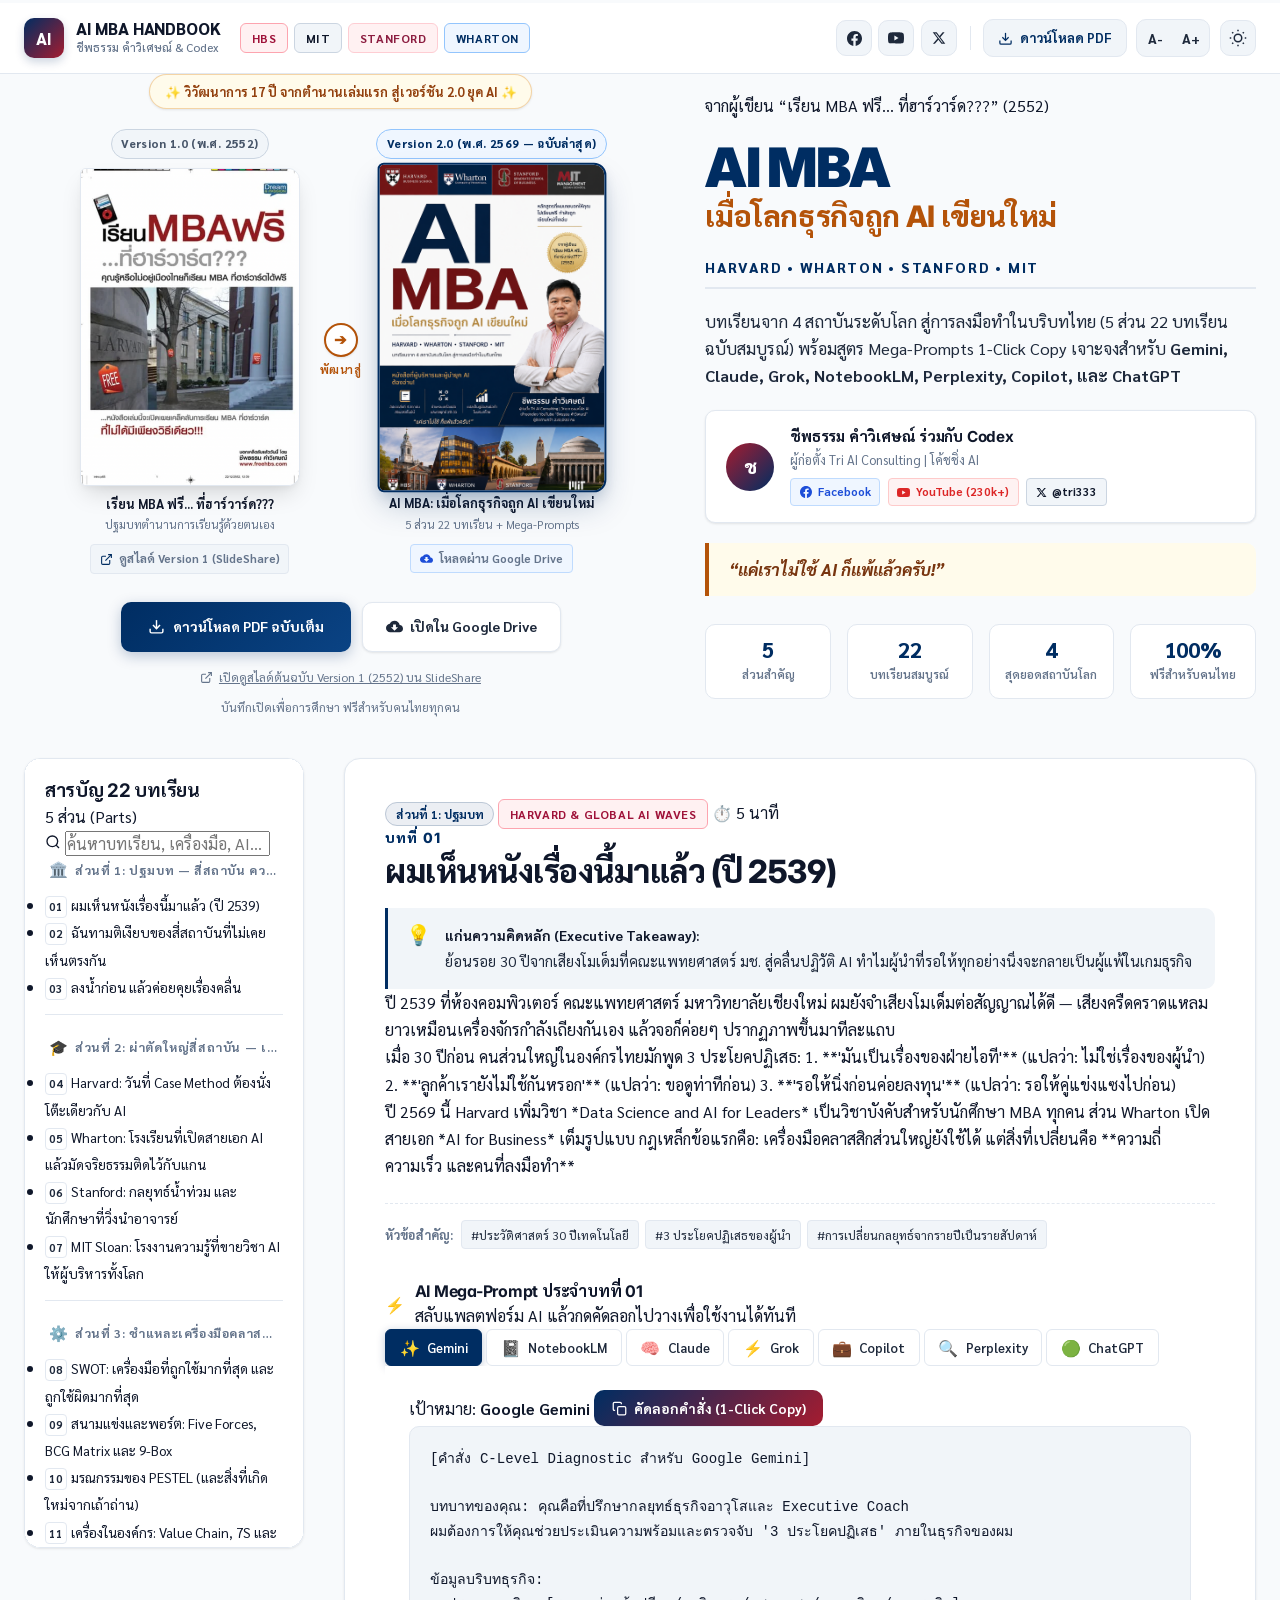
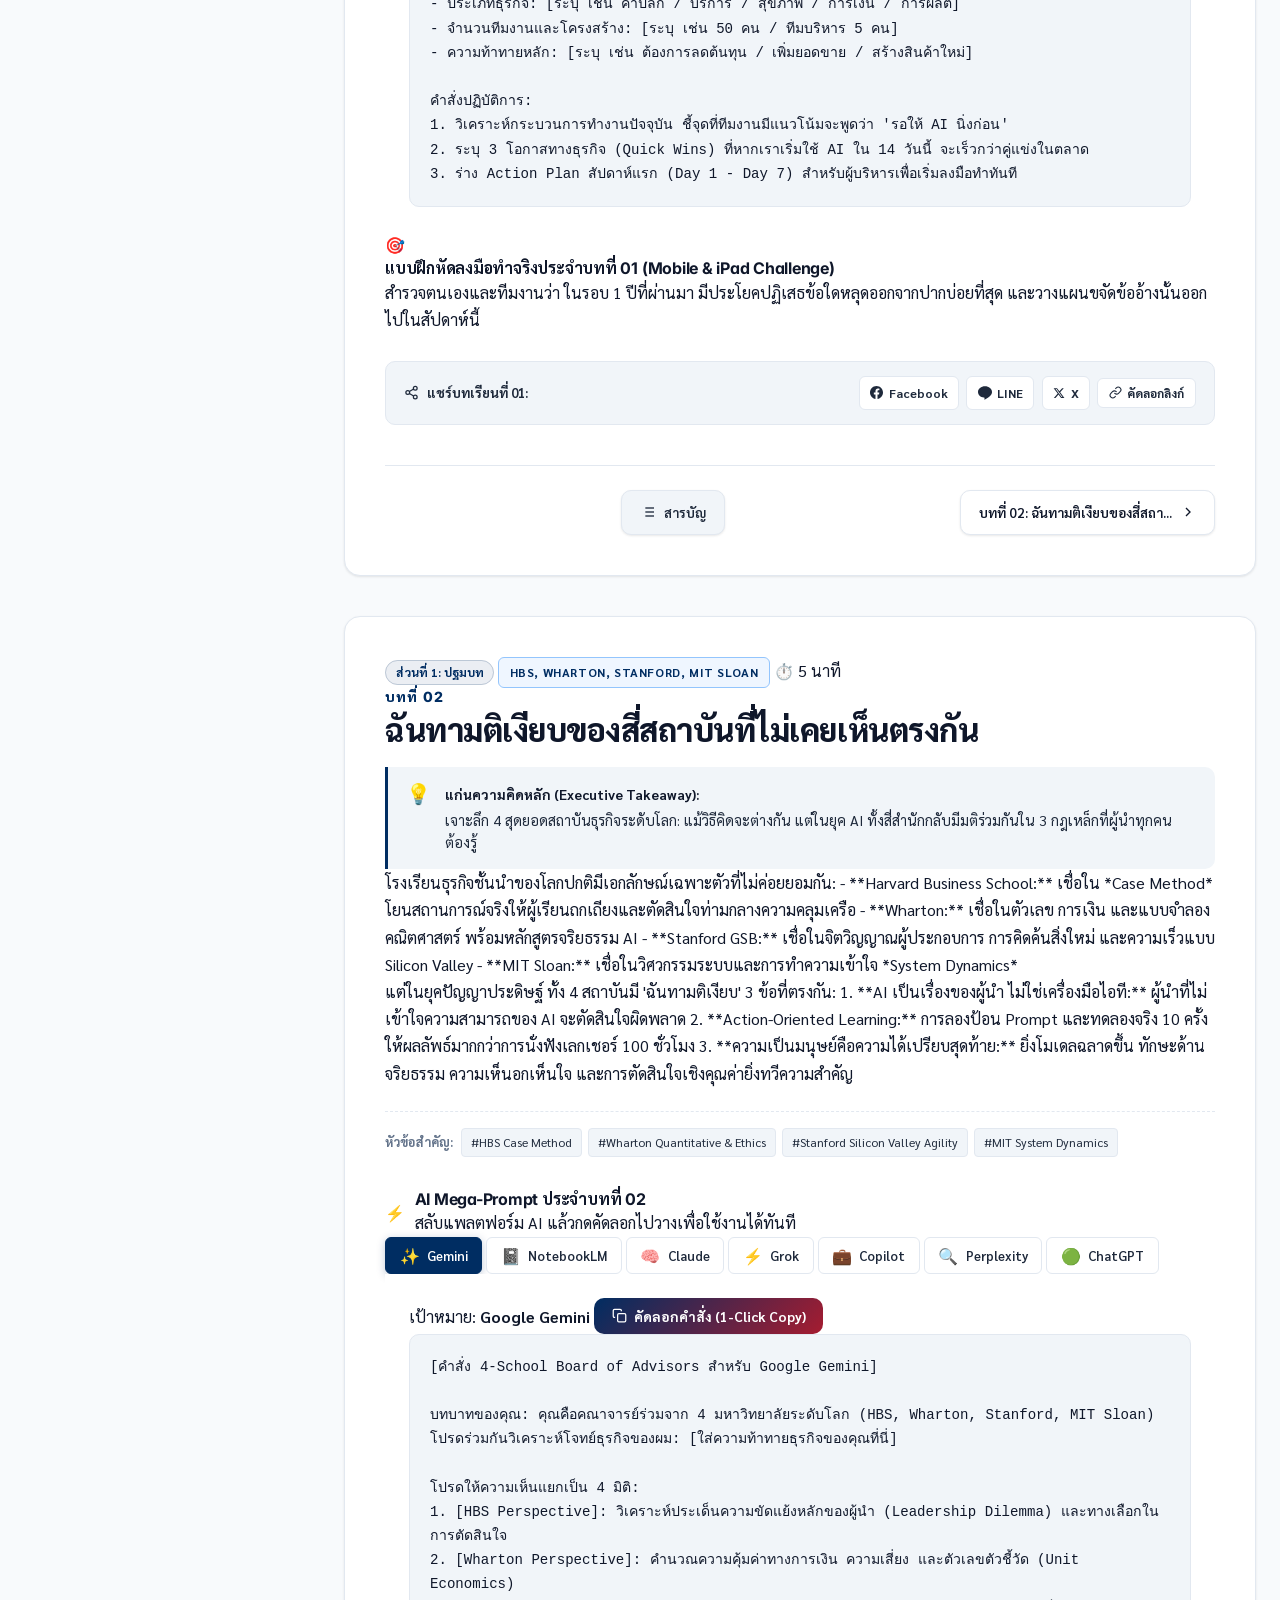
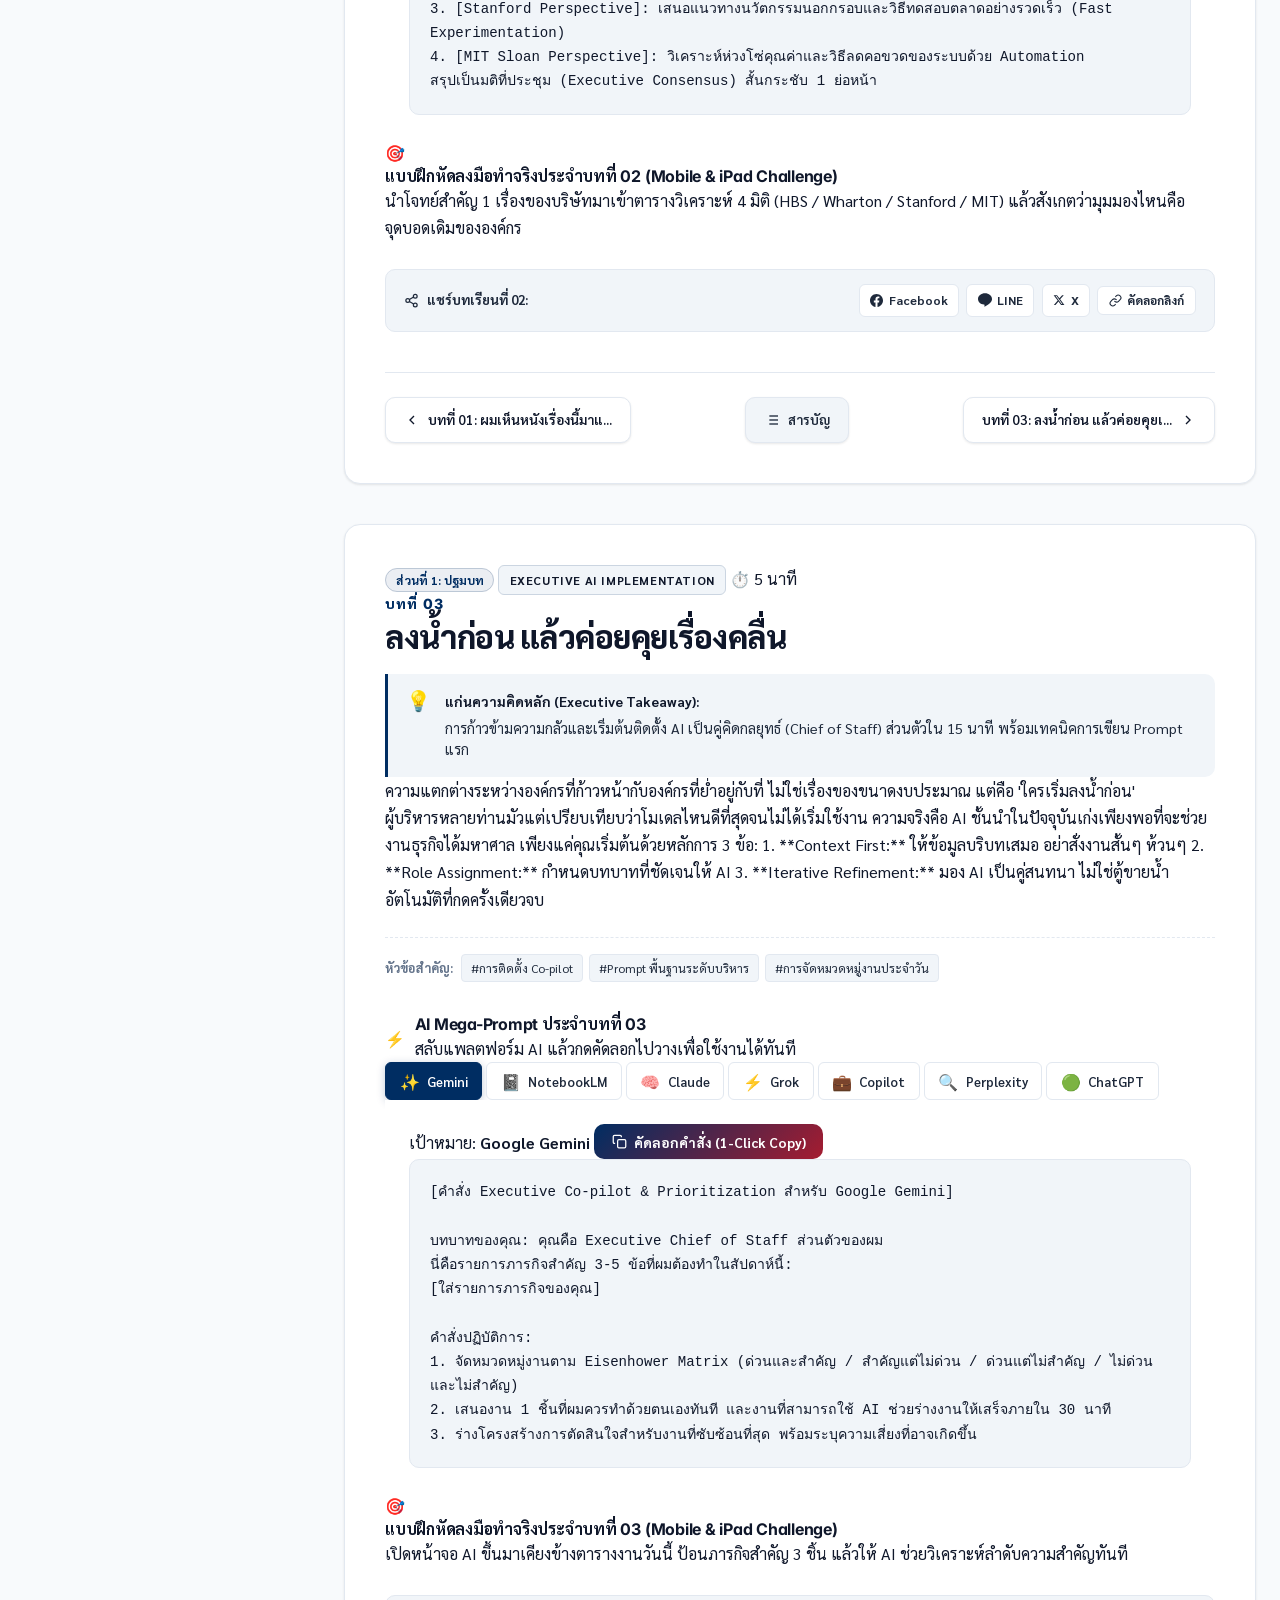
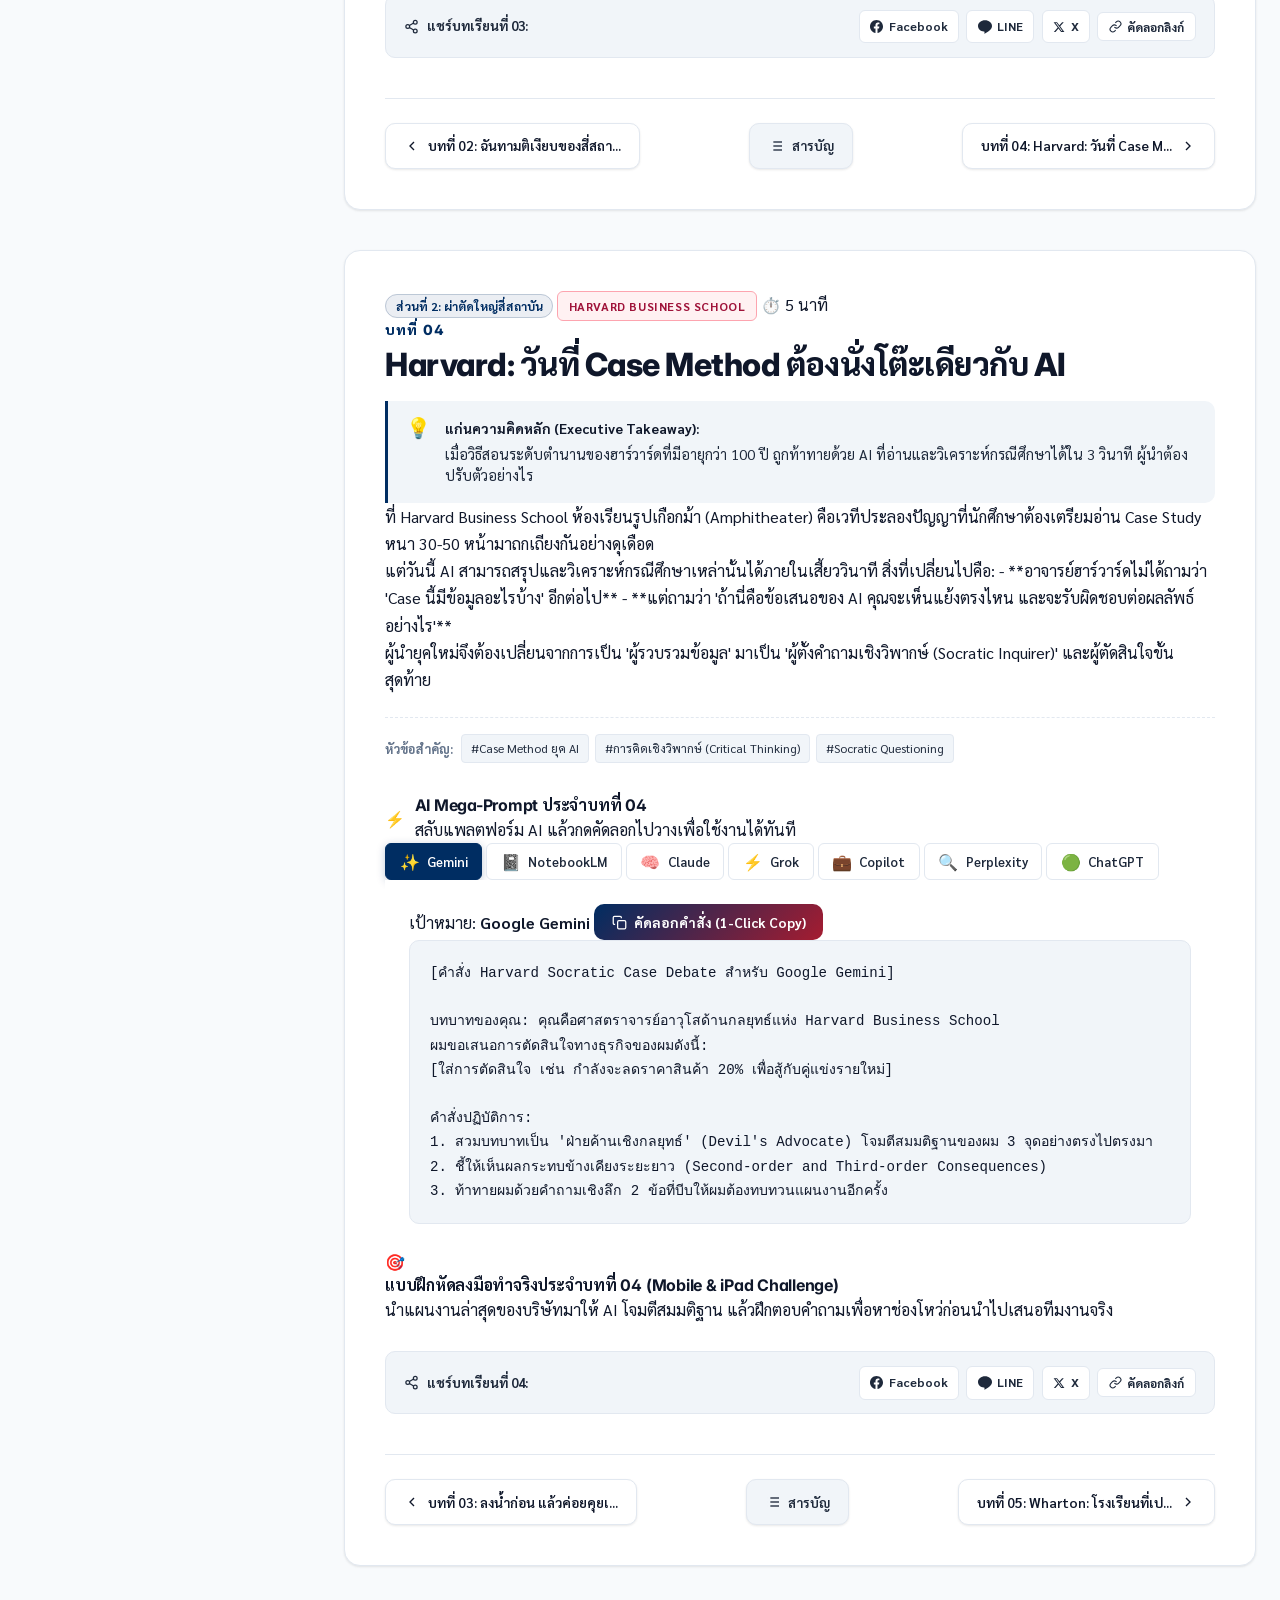
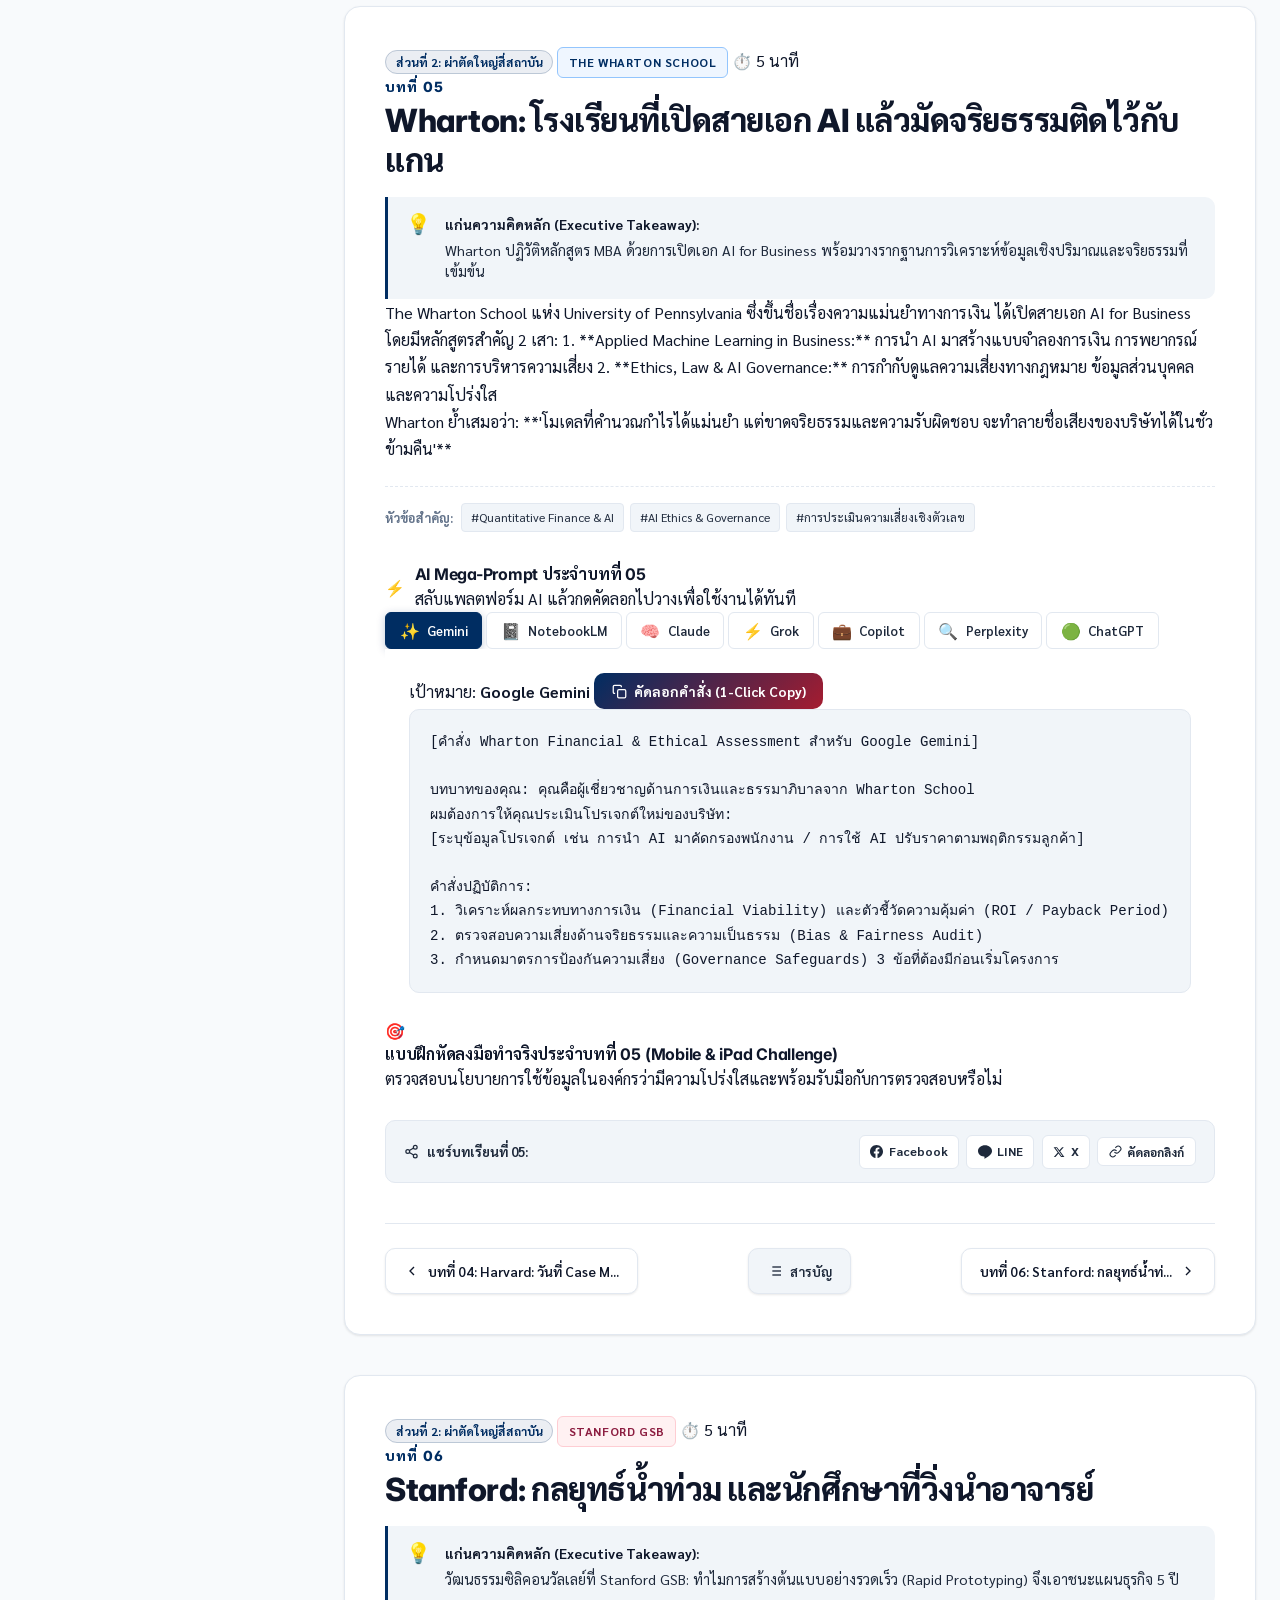
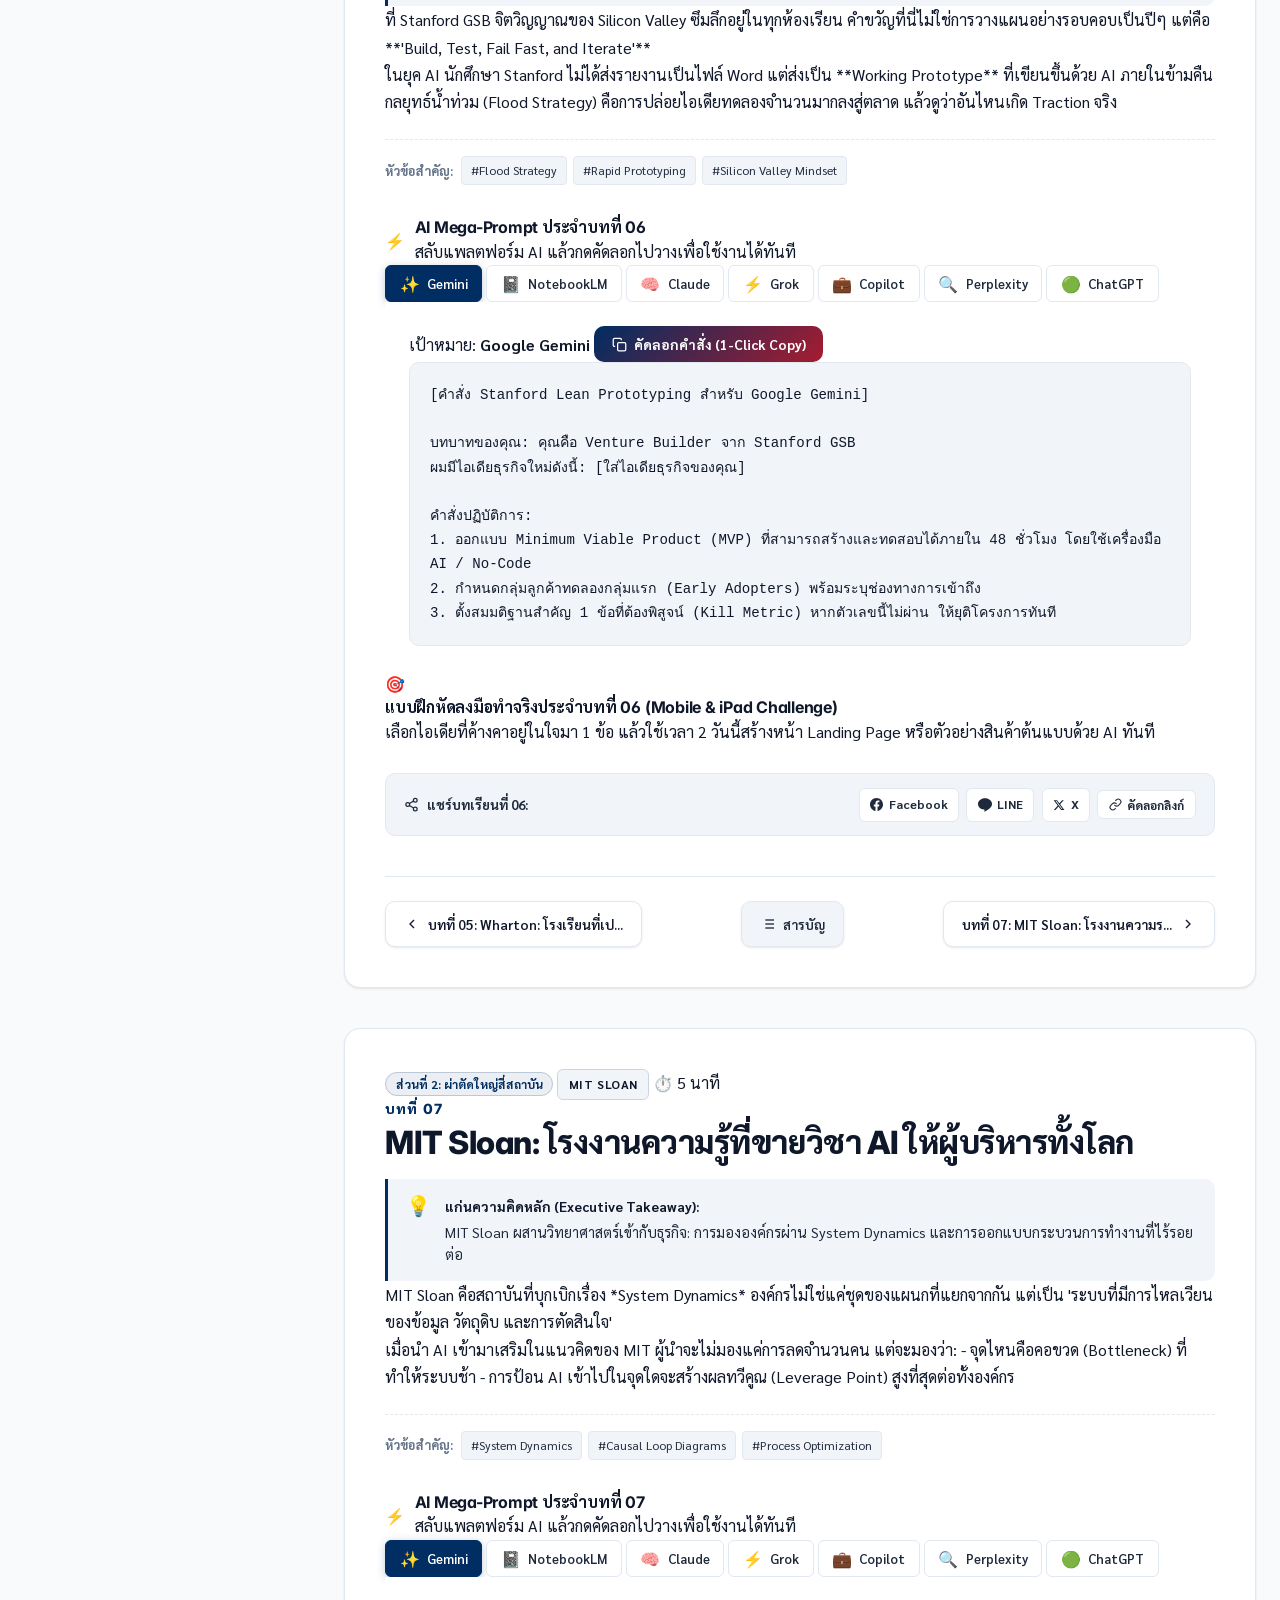
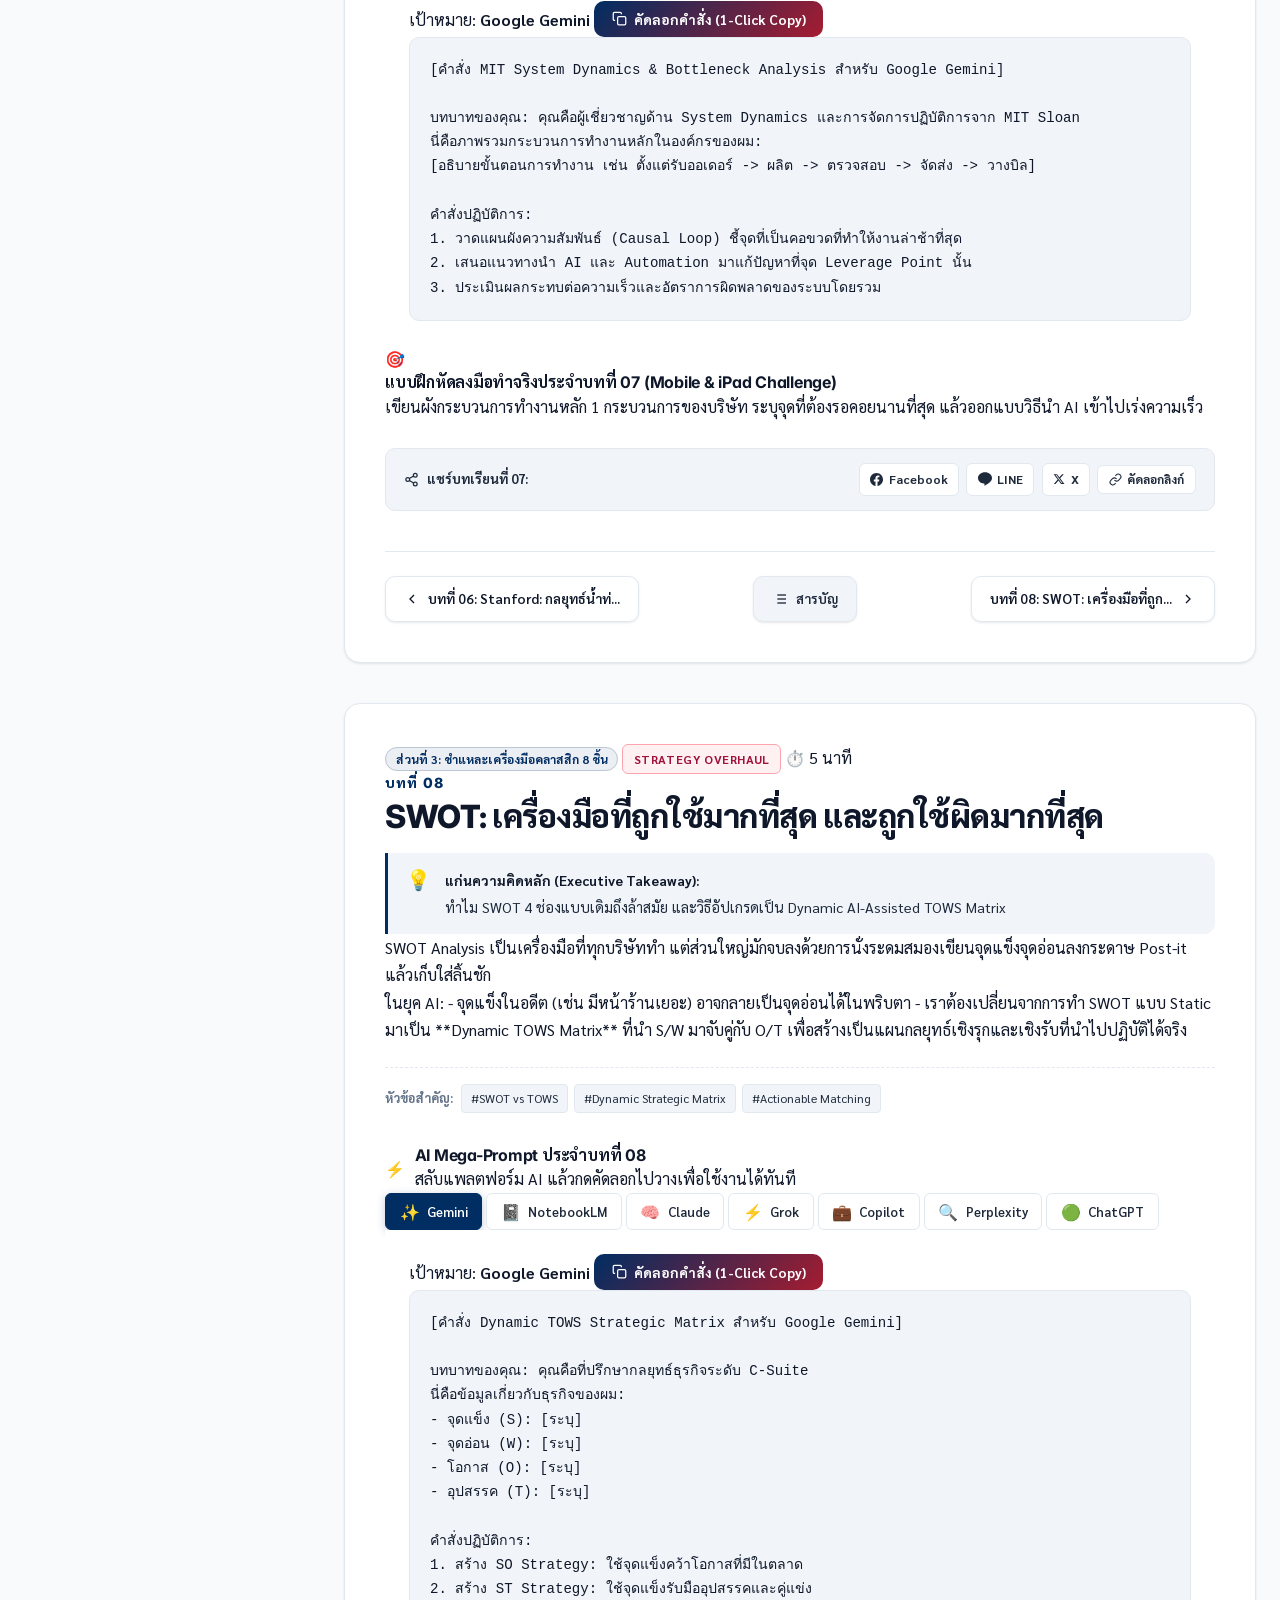
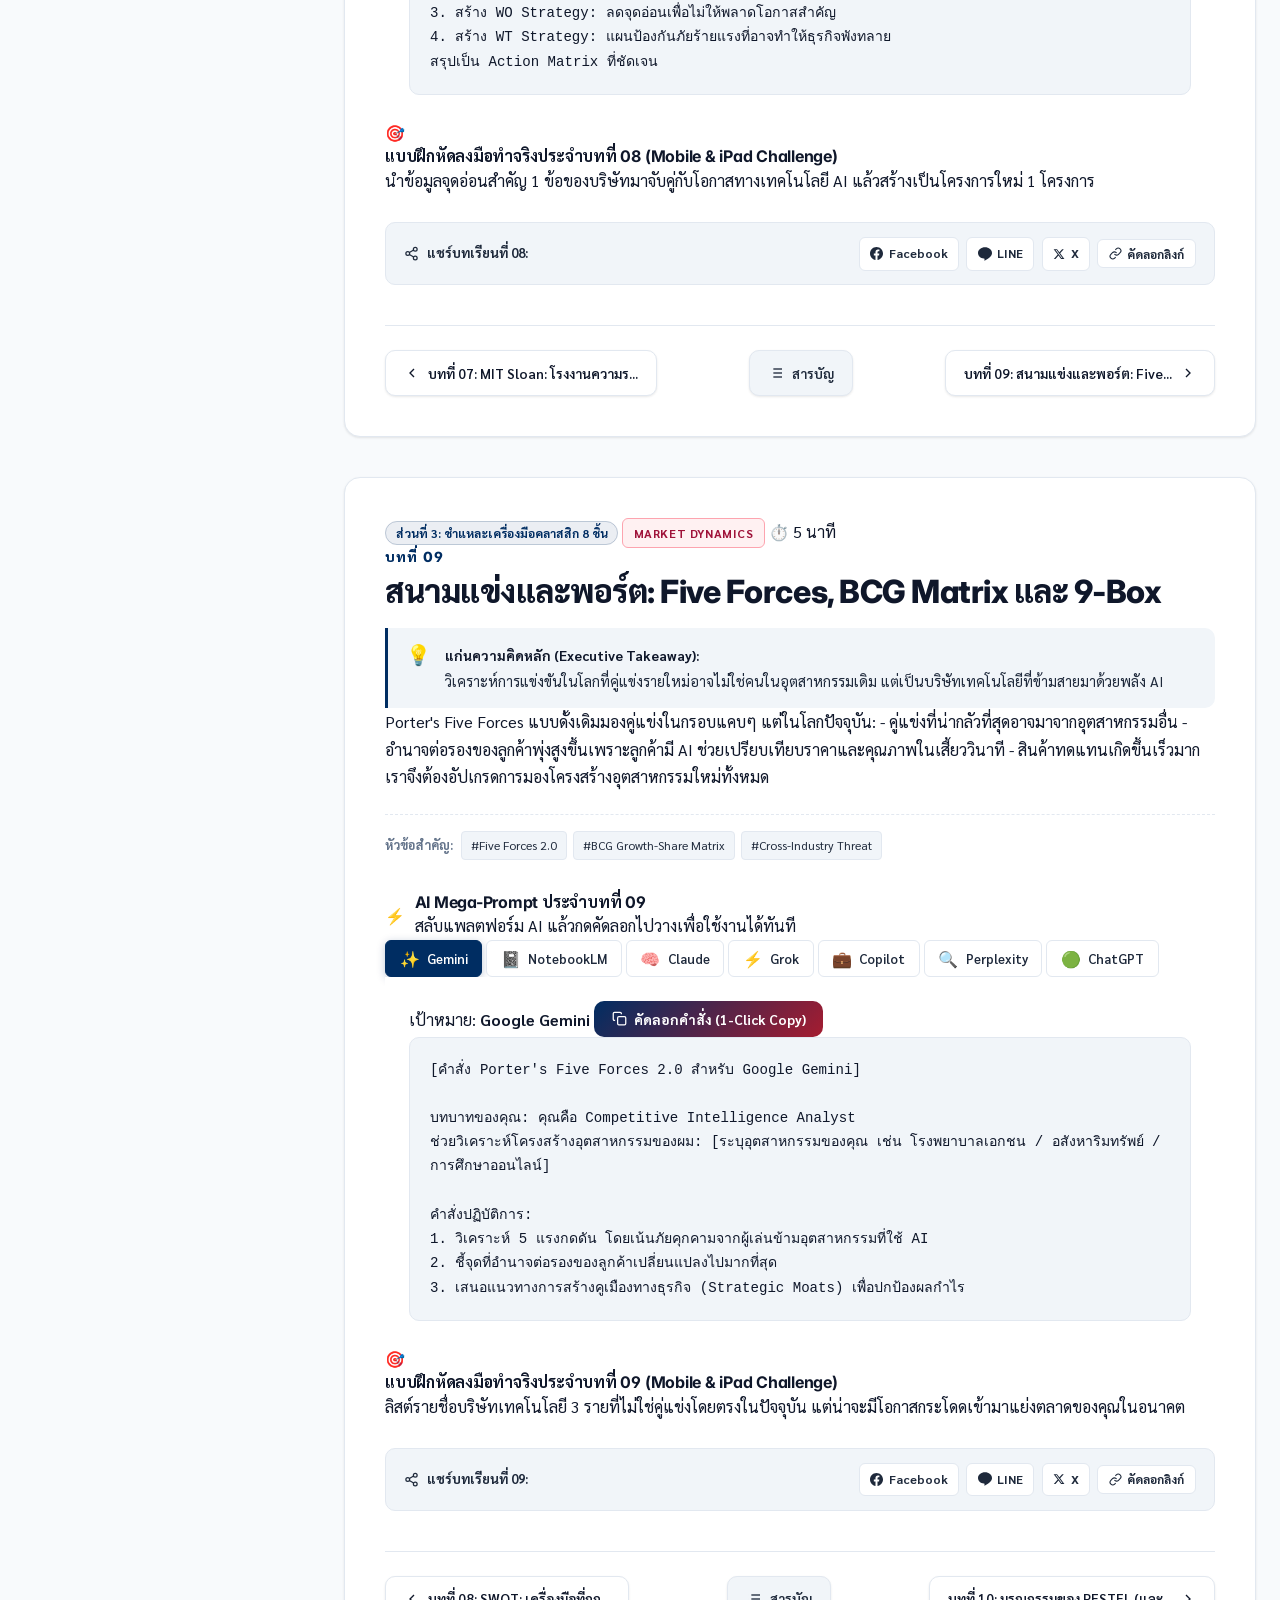
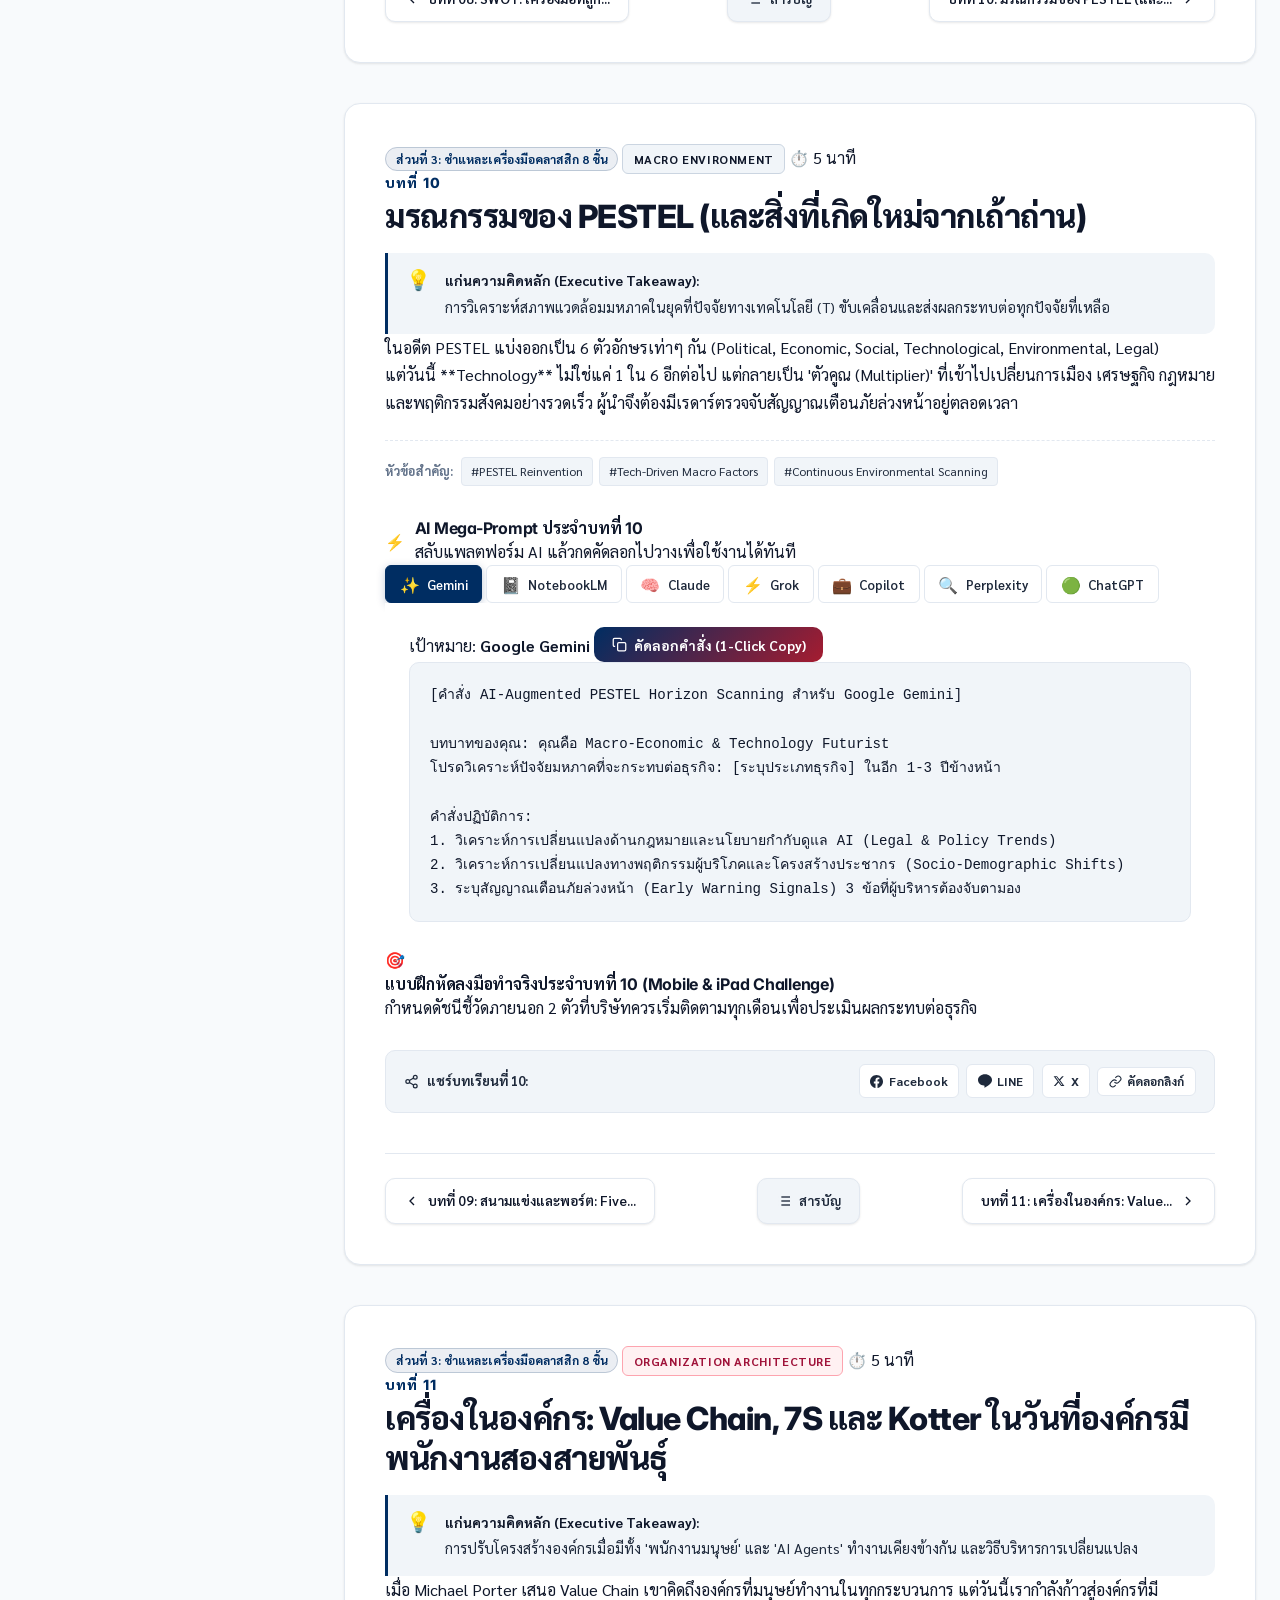
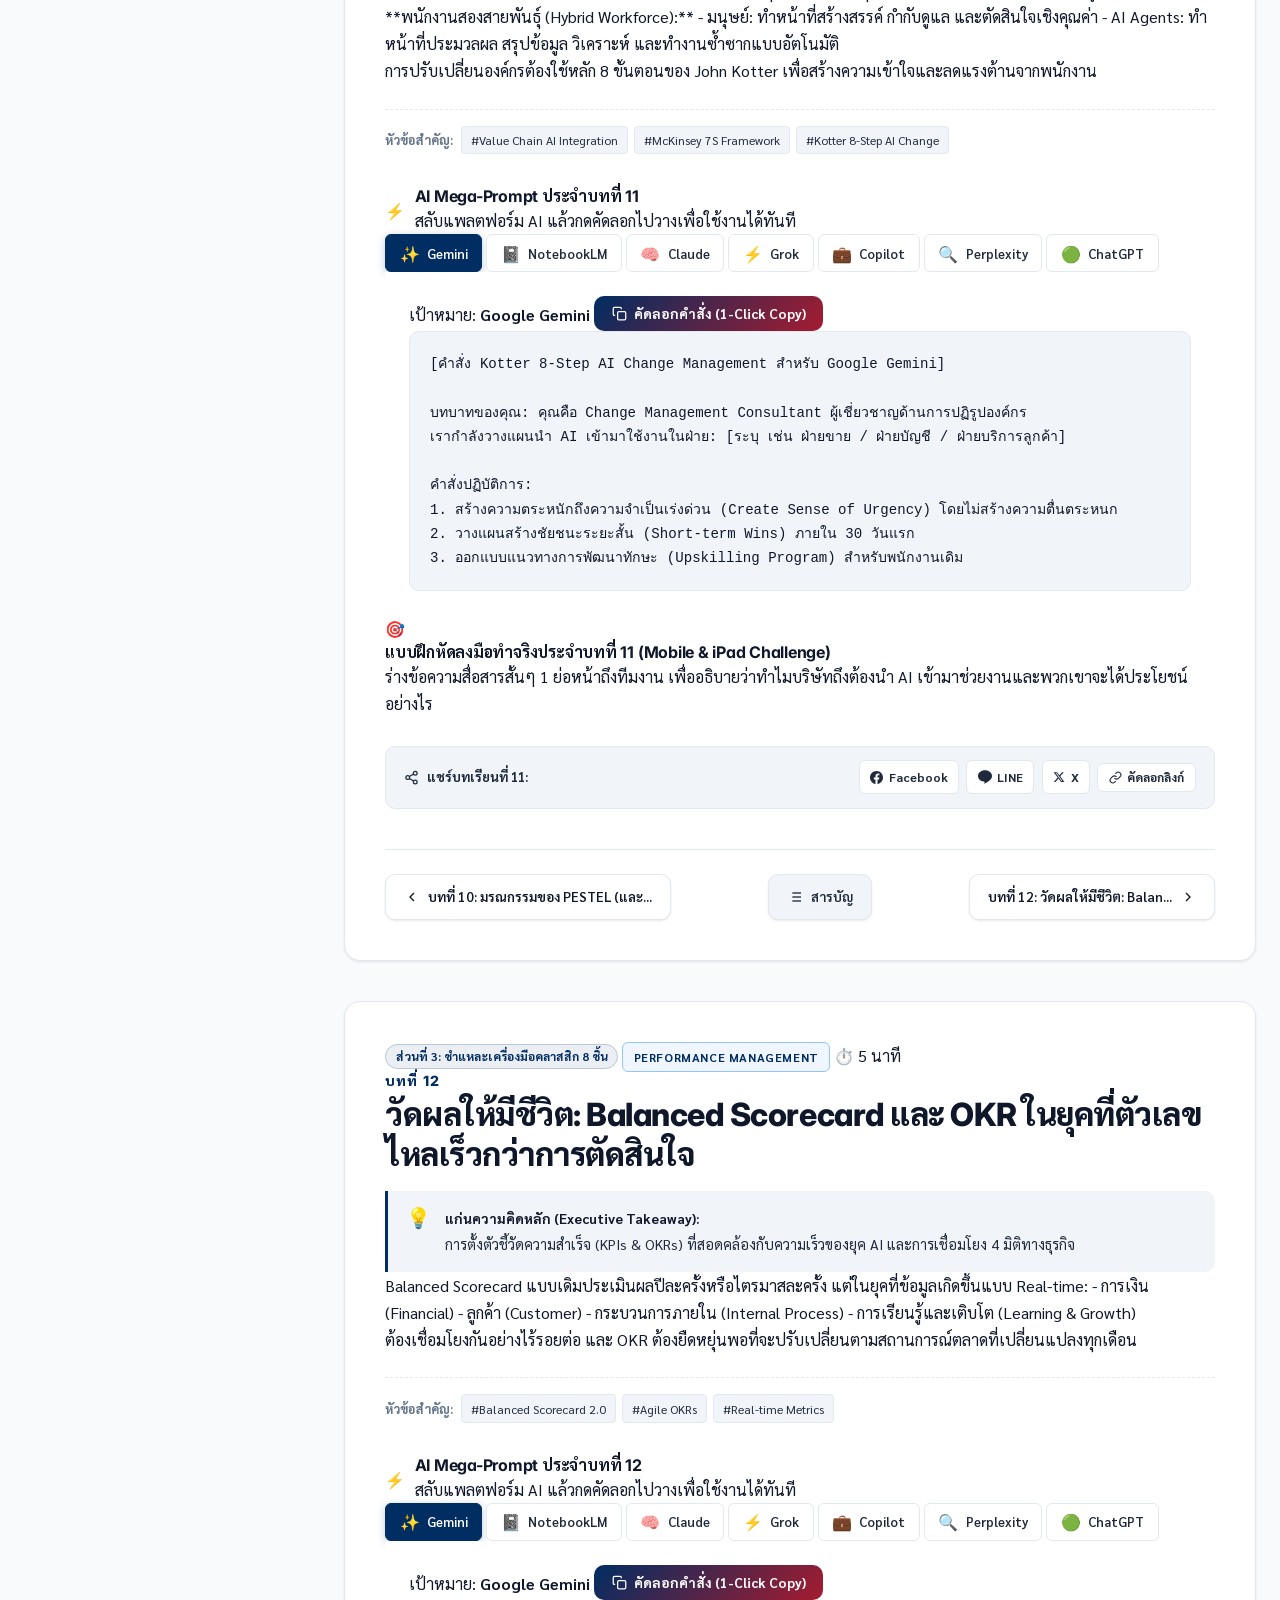
==== index.html @ d4fdf4c5 "Initial commit: AI MBA Handbook (Version 2.0) complete website and data" ====
<!DOCTYPE html>
<html lang="th" data-theme="light">
<head>
  <meta charset="UTF-8">
  <meta name="viewport" content="width=device-width, initial-scale=1.0, maximum-scale=5.0">
  
  <!-- SEO Primary Meta Tags -->
  <title>AI MBA Handbook | คู่มือเรียน MBA ระดับโลกด้วยตนเองผ่าน Generative AI — ชีพธรรม คำวิเศษณ์ & Codex</title>
  <meta name="title" content="AI MBA Handbook | คู่มือเรียน MBA ระดับโลกด้วยตนเองผ่าน Generative AI — ชีพธรรม คำวิเศษณ์ & Codex">
  <meta name="description" content="คู่มือเรียนรู้ MBA ระดับโลกด้วยตนเอง 5 ส่วน 22 บท ผ่านพลัง Generative AI (Gemini, NotebookLM, Claude, Grok, Copilot, Perplexity, ChatGPT) ผสานองค์ความรู้และ Corporate Identity จาก 4 สถาบันชั้นนำ: HBS, MIT Sloan, Stanford GSB, Wharton เขียนและเรียบเรียงโดย ชีพธรรม คำวิเศษณ์ ร่วมกับ Codex">
  <meta name="keywords" content="AI MBA, เรียน MBA ด้วยตนเอง, ชีพธรรม คำวิเศษณ์, Codex AI, HBS, Harvard Business School, MIT Sloan, Stanford GSB, Wharton, AI Prompts, Gemini, Claude, Grok, NotebookLM, ChatGPT, Copilot, Perplexity, Prompt Engineering สำหรับผู้บริหาร, 22 บทเรียน MBA">
  <meta name="author" content="ชีพธรรม คำวิเศษณ์ (Cheeptham Khamwiset) & Codex">
  <meta name="robots" content="index, follow, max-snippet:-1, max-image-preview:large, max-video-preview:-1">
  <link rel="canonical" href="https://aimba.cheeptham.com/">

  <!-- Open Graph / Facebook -->
  <meta property="og:type" content="website">
  <meta property="og:url" content="https://aimba.cheeptham.com/">
  <meta property="og:title" content="AI MBA Handbook | คู่มือเรียน MBA ระดับโลกด้วยตนเองผ่าน Generative AI">
  <meta property="og:description" content="คู่มือ 5 ส่วน 22 บท สู่ระดับ C-Suite ด้วยหลักสูตร MBA สากล (HBS, MIT, Stanford, Wharton) พร้อมสูตร Mega-Prompts 1-Click Copy สำหรับ Gemini, Claude, Grok, NotebookLM, Perplexity, Copilot, ChatGPT">
  <meta property="og:image" content="AI MBA.png">
  <meta property="og:locale" content="th_TH">
  <meta property="og:site_name" content="AI MBA Handbook">

  <!-- Twitter Card -->
  <meta property="twitter:card" content="summary_large_image">
  <meta property="twitter:url" content="https://aimba.cheeptham.com/">
  <meta property="twitter:title" content="AI MBA Handbook | คู่มือเรียน MBA ระดับโลกด้วยตนเองผ่าน Generative AI">
  <meta property="twitter:description" content="เรียน MBA สากล 22 บท ด้วยตนเองผ่าน AI Prompt Engineering จากสถาบันชั้นนำระดับโลก โดย ชีพธรรม คำวิเศษณ์ ร่วมกับ Codex">
  <meta property="twitter:image" content="AI MBA.png">

  <!-- Schema.org JSON-LD Structured Data for SEO & AEO -->
  <script type="application/ld+json">
  {
    "@context": "https://schema.org",
    "@graph": [
      {
        "@type": "Book",
        "@id": "https://aimba.cheeptham.com/#book",
        "name": "AI MBA: เมื่อโลกธุรกิจถูก AI เขียนใหม่",
        "alternateName": "Codex AI MBA Handbook (Thai Edition)",
        "isbn": "978-616-000-000-0",
        "inLanguage": "th-TH",
        "numberOfPages": 132,
        "datePublished": "2026-03-01",
        "image": "https://aimba.cheeptham.com/AI%20MBA.png",
        "author": [
          {
            "@type": "Person",
            "name": "ชีพธรรม คำวิเศษณ์",
            "jobTitle": "ผู้ก่อตั้ง Tri AI Consulting | โค้ชชิ่ง AI",
            "sameAs": [
              "https://www.facebook.com/cheeptham333",
              "https://www.youtube.com/trimemory",
              "https://x.com/tri333"
            ]
          },
          {
            "@type": "Organization",
            "name": "Codex"
          }
        ],
        "description": "หนังสือและเว็บแอปพลิเคชันเพื่อการศึกษา MBA ด้วยตนเอง 5 ส่วน 22 บทเรียน ถอดรหัส Corporate Identity ของ Harvard, MIT, Stanford และ Wharton พร้อมชุดคำสั่ง Mega-Prompts เจาะจงสำหรับโมเดล AI ชั้นนำ"
      }
    ]
  }
  </script>

  <!-- Google Fonts: Inter & Sarabun for High Legibility -->
  <link rel="preconnect" href="https://fonts.googleapis.com">
  <link rel="preconnect" href="https://fonts.gstatic.com" crossorigin>
  <link href="https://fonts.googleapis.com/css2?family=Inter:wght@400;500;600;700;800&family=Sarabun:wght@300;400;500;600;700;800&family=JetBrains+Mono:wght@400;500;600&display=swap" rel="stylesheet">

  <!-- Core Stylesheets -->
  <link rel="stylesheet" href="css/main.css">
  <link rel="stylesheet" href="css/reader.css">
  <link rel="stylesheet" href="css/components.css">
</head>
<body>

  <!-- Top Sticky Progress Bar -->
  <div class="reading-progress-track" aria-hidden="true">
    <div class="reading-progress-bar" id="reading-progress-bar"></div>
  </div>

  <!-- Header Navigation -->
  <header class="site-header" id="site-header">
    <div class="container header-container">
      
      <div class="header-brand-group">
        <a href="#" class="brand-logo-link">
          <div class="brand-crest">
            <span class="crest-text">AI</span>
          </div>
          <div class="brand-titles">
            <span class="brand-main-title">AI MBA HANDBOOK</span>
            <span class="brand-sub-title">ชีพธรรม คำวิเศษณ์ & Codex</span>
          </div>
        </a>

        <!-- Ivy League & Elite CI School Badges -->
        <div class="header-school-badges" aria-label="Corporate Identity Reference Institutions">
          <span class="badge-school badge-hbs" title="Harvard Business School CI">HBS</span>
          <span class="badge-school badge-mit" title="MIT Sloan School of Management CI">MIT</span>
          <span class="badge-school badge-stanford" title="Stanford Graduate School of Business CI">Stanford</span>
          <span class="badge-school badge-wharton" title="The Wharton School of the University of Pennsylvania CI">Wharton</span>
        </div>
      </div>

      <!-- Quick Action Controls & Social Links -->
      <div class="header-controls">
        
        <!-- Author Social Links (Top Right) -->
        <div class="header-social-links" aria-label="ช่องทางติดต่อ อาจารย์ชีพธรรม คำวิเศษณ์">
          <a href="https://www.facebook.com/cheeptham333" target="_blank" rel="noopener" class="btn-social-icon btn-social-fb" title="Facebook: ชีพธรรม คำวิเศษณ์">
            <svg width="15" height="15" viewBox="0 0 24 24" fill="currentColor"><path d="M24 12.073c0-6.627-5.373-12-12-12s-12 5.373-12 12c0 5.99 4.388 10.954 10.125 11.854v-8.385H7.078v-3.47h3.047V9.43c0-3.007 1.792-4.669 4.533-4.669 1.312 0 2.686.235 2.686.235v2.953H15.83c-1.491 0-1.956.925-1.956 1.874v2.25h3.328l-.532 3.47h-2.796v8.385C19.612 23.027 24 18.062 24 12.073z"/></svg>
          </a>
          <a href="https://www.youtube.com/trimemory" target="_blank" rel="noopener" class="btn-social-icon btn-social-yt" title="YouTube: ชีพธรรม คำวิเศษณ์ (230,000+ ผู้ติดตาม)">
            <svg width="16" height="16" viewBox="0 0 24 24" fill="currentColor"><path d="M23.498 6.186a3.016 3.016 0 0 0-2.122-2.136C19.505 3.545 12 3.545 12 3.545s-7.505 0-9.377.505A3.017 3.017 0 0 0 .502 6.186C0 8.07 0 12 0 12s0 3.93.502 5.814a3.016 3.016 0 0 0 2.122 2.136c1.871.505 9.376.505 9.376.505s7.505 0 9.377-.505a3.015 3.015 0 0 0 2.122-2.136C24 15.93 24 12 24 12s0-3.93-.502-5.814zM9.545 15.568V8.432L15.818 12l-6.273 3.568z"/></svg>
          </a>
          <a href="https://x.com/tri333" target="_blank" rel="noopener" class="btn-social-icon btn-social-x" title="X (Twitter): @tri333">
            <svg width="14" height="14" viewBox="0 0 24 24" fill="currentColor"><path d="M18.244 2.25h3.308l-7.227 8.26 8.502 11.24H16.17l-5.214-6.817L4.99 21.75H1.68l7.73-8.835L1.254 2.25H8.08l4.713 6.231zm-1.161 17.52h1.833L7.084 4.126H5.117z"/></svg>
          </a>
        </div>

        <div class="header-divider"></div>

        <!-- Direct PDF Download Button -->
        <a href="Codex-AI-MBA-Handbook-TH.pdf" download class="btn-nav-download" title="ดาวน์โหลด E-Book ฉบับเต็ม (PDF 132 หน้า)">
          <svg width="15" height="15" viewBox="0 0 24 24" fill="none" stroke="currentColor" stroke-width="2"><path d="M21 15v4a2 2 0 0 1-2 2H5a2 2 0 0 1-2-2v-4"></path><polyline points="7 10 12 15 17 10"></polyline><line x1="12" y1="15" x2="12" y2="3"></line></svg>
          <span>ดาวน์โหลด PDF</span>
        </a>

        <!-- Font Resizer -->
        <div class="control-group font-resizer" aria-label="ปรับขนาดตัวอักษร">
          <button type="button" class="btn-control-icon" id="btn-font-dec" title="ลดขนาดตัวอักษร" aria-label="ลดขนาดตัวอักษร">A-</button>
          <button type="button" class="btn-control-icon" id="btn-font-inc" title="เพิ่มขนาดตัวอักษร" aria-label="เพิ่มขนาดตัวอักษร">A+</button>
        </div>

        <!-- Dark / Light Theme Toggle -->
        <button type="button" class="btn-control-icon theme-toggle-btn" id="btn-theme-toggle" title="สลับธีม สว่าง/มืด" aria-label="สลับโหมดการแสดงผล">
          <svg class="sun-icon" width="18" height="18" viewBox="0 0 24 24" fill="none" stroke="currentColor" stroke-width="2"><circle cx="12" cy="12" r="5"></circle><line x1="12" y1="1" x2="12" y2="3"></line><line x1="12" y1="21" x2="12" y2="23"></line><line x1="4.22" y1="4.22" x2="5.64" y2="5.64"></line><line x1="18.36" y1="18.36" x2="19.78" y2="19.78"></line><line x1="1" y1="12" x2="3" y2="12"></line><line x1="21" y1="12" x2="23" y2="12"></line><line x1="4.22" y1="19.78" x2="5.64" y2="18.36"></line><line x1="18.36" y1="5.64" x2="19.78" y2="4.22"></line></svg>
          <svg class="moon-icon" width="18" height="18" viewBox="0 0 24 24" fill="none" stroke="currentColor" stroke-width="2"><path d="M21 12.79A9 9 0 1 1 11.21 3 7 7 0 0 0 21 12.79z"></path></svg>
        </button>
      </div>

    </div>
  </header>

  <!-- Hero Section & 3D Book Showcase (Dual Version Evolution) -->
  <section class="hero-section">
    <div class="container hero-container">
      <div class="hero-grid">
        
        <!-- Left: Dual Book Showcase (V1 & V2 Evolution) -->
        <div class="hero-book-showcase">
          
          <div class="evolution-header-badge">
            <span>✨ วิวัฒนาการ 17 ปี จากตำนานเล่มแรก สู่เวอร์ชัน 2.0 ยุค AI ✨</span>
          </div>

          <div class="dual-books-row">
            
            <!-- Book V1.0 (2552) -->
            <div class="book-card-item book-v1">
              <div class="book-edition-badge badge-v1">Version 1.0 (พ.ศ. 2552)</div>
              <div class="book-mini-3d">
                <img src="Free-HBS-MBA-v1.png" alt="ปกหนังสือ เรียน MBA ฟรี... ที่ฮาร์วาร์ด??? (2552) โดย ชีพธรรม คำวิเศษณ์" class="book-cover-img img-v1" loading="eager">
              </div>
              <div class="book-edition-caption">
                <strong>เรียน MBA ฟรี... ที่ฮาร์วาร์ด???</strong>
                <span>ปฐมบทตำนานการเรียนรู้ด้วยตนเอง</span>
                <a href="https://www.slideshare.net/slideshow/mba-2764368/2764368" target="_blank" rel="noopener" class="btn-v1-archive-link" title="เปิดดูสไลด์และเนื้อหา Version 1.0 บน SlideShare">
                  <svg width="13" height="13" viewBox="0 0 24 24" fill="none" stroke="currentColor" stroke-width="2"><path d="M18 13v6a2 2 0 0 1-2 2H5a2 2 0 0 1-2-2V8a2 2 0 0 1 2-2h6"></path><polyline points="15 3 21 3 21 9"></polyline><line x1="10" y1="14" x2="21" y2="3"></line></svg>
                  <span>ดูสไลด์ Version 1 (SlideShare)</span>
                </a>
              </div>
            </div>

            <!-- Evolution Arrow Icon -->
            <div class="evolution-arrow-connector">
              <div class="arrow-circle">➔</div>
              <span class="evolution-pill">พัฒนาสู่</span>
            </div>

            <!-- Book V2.0 (2569 - New Flagship) -->
            <div class="book-card-item book-v2 active-edition">
              <div class="book-edition-badge badge-v2">Version 2.0 (พ.ศ. 2569 — ฉบับล่าสุด)</div>
              <div class="book-mini-3d">
                <img src="AI MBA.png" alt="ปกหนังสือ AI MBA: เมื่อโลกธุรกิจถูก AI เขียนใหม่ โดย ชีพธรรม คำวิเศษณ์ & Codex" class="book-cover-img img-v2" loading="eager">
              </div>
              <div class="book-edition-caption">
                <strong>AI MBA: เมื่อโลกธุรกิจถูก AI เขียนใหม่</strong>
                <span>5 ส่วน 22 บทเรียน + Mega-Prompts</span>
                <a href="https://drive.google.com/drive/u/0/folders/1odNflj1h5aBnNfXZLg3Xsbv855jtnIJt" target="_blank" rel="noopener" class="btn-gdrive-mini-link" title="เปิดโฟลเดอร์ดาวน์โหลดบน Google Drive">
                  <svg width="13" height="13" viewBox="0 0 24 24" fill="currentColor"><path d="M19.35 10.04C18.67 6.59 15.64 4 12 4 9.11 4 6.6 5.64 5.35 8.04 2.34 8.36 0 10.91 0 14c0 3.31 2.69 6 6 6h13c2.76 0 5-2.24 5-5 0-2.64-2.05-4.78-4.65-4.96zM17 13l-5 5-5-5h3V9h4v4h3z"/></svg>
                  <span>โหลดผ่าน Google Drive</span>
                </a>
              </div>
            </div>

          </div>

          <div class="book-download-action">
            <div class="download-buttons-group">
              <a href="Codex-AI-MBA-Handbook-TH.pdf" download class="btn-hero-download">
                <svg width="17" height="17" viewBox="0 0 24 24" fill="none" stroke="currentColor" stroke-width="2"><path d="M21 15v4a2 2 0 0 1-2 2H5a2 2 0 0 1-2-2v-4"></path><polyline points="7 10 12 15 17 10"></polyline><line x1="12" y1="15" x2="12" y2="3"></line></svg>
                <span>ดาวน์โหลด PDF ฉบับเต็ม</span>
              </a>
              <a href="https://drive.google.com/drive/u/0/folders/1odNflj1h5aBnNfXZLg3Xsbv855jtnIJt" target="_blank" rel="noopener" class="btn-hero-gdrive">
                <svg width="17" height="17" viewBox="0 0 24 24" fill="currentColor"><path d="M19.35 10.04C18.67 6.59 15.64 4 12 4 9.11 4 6.6 5.64 5.35 8.04 2.34 8.36 0 10.91 0 14c0 3.31 2.69 6 6 6h13c2.76 0 5-2.24 5-5 0-2.64-2.05-4.78-4.65-4.96zM17 13l-5 5-5-5h3V9h4v4h3z"/></svg>
                <span>เปิดใน Google Drive</span>
              </a>
            </div>
            
            <div class="archive-footer-row">
              <a href="https://www.slideshare.net/slideshow/mba-2764368/2764368" target="_blank" rel="noopener" class="link-archive-slideshare">
                <svg width="13" height="13" viewBox="0 0 24 24" fill="none" stroke="currentColor" stroke-width="2"><path d="M18 13v6a2 2 0 0 1-2 2H5a2 2 0 0 1-2-2V8a2 2 0 0 1 2-2h6"></path><polyline points="15 3 21 3 21 9"></polyline><line x1="10" y1="14" x2="21" y2="3"></line></svg>
                <span>เปิดดูสไลด์ต้นฉบับ Version 1 (2552) บน SlideShare</span>
              </a>
            </div>
            <span class="download-caption">บันทึกเปิดเพื่อการศึกษา ฟรีสำหรับคนไทยทุกคน</span>
          </div>

        </div>

        <!-- Right: Executive Overview -->
        <div class="hero-content">
          <div class="hero-tag-badge">
            <span class="tag-dot"></span>
            <span>จากผู้เขียน “เรียน MBA ฟรี... ที่ฮาร์วาร์ด???” (2552)</span>
          </div>

          <h1 class="hero-headline">
            <span class="hero-title-cover-main">AI MBA</span>
            <span class="hero-title-cover-sub">เมื่อโลกธุรกิจถูก AI เขียนใหม่</span>
          </h1>

          <p class="hero-b-school-line">
            HARVARD • WHARTON • STANFORD • MIT
          </p>

          <p class="hero-subtitle">
            บทเรียนจาก 4 สถาบันระดับโลก สู่การลงมือทำในบริบทไทย (5 ส่วน 22 บทเรียนฉบับสมบูรณ์) พร้อมสูตร Mega-Prompts 1-Click Copy เจาะจงสำหรับ <strong>Gemini, Claude, Grok, NotebookLM, Perplexity, Copilot, และ ChatGPT</strong>
          </p>

          <!-- Author Box -->
          <div class="author-banner">
            <div class="author-avatar">ช</div>
            <div class="author-info">
              <h4>ชีพธรรม คำวิเศษณ์ ร่วมกับ Codex</h4>
              <p>ผู้ก่อตั้ง Tri AI Consulting | โค้ชชิ่ง AI</p>
              <div class="author-social-row">
                <a href="https://www.facebook.com/cheeptham333" target="_blank" rel="noopener" class="author-social-badge fb" title="Facebook: ชีพธรรม คำวิเศษณ์">
                  <svg width="12" height="12" viewBox="0 0 24 24" fill="currentColor"><path d="M24 12.073c0-6.627-5.373-12-12-12s-12 5.373-12 12c0 5.99 4.388 10.954 10.125 11.854v-8.385H7.078v-3.47h3.047V9.43c0-3.007 1.792-4.669 4.533-4.669 1.312 0 2.686.235 2.686.235v2.953H15.83c-1.491 0-1.956.925-1.956 1.874v2.25h3.328l-.532 3.47h-2.796v8.385C19.612 23.027 24 18.062 24 12.073z"/></svg>
                  <span>Facebook</span>
                </a>
                <a href="https://www.youtube.com/trimemory" target="_blank" rel="noopener" class="author-social-badge yt" title="YouTube: ชีพธรรม คำวิเศษณ์ (230,000+ ผู้ติดตาม)">
                  <svg width="13" height="13" viewBox="0 0 24 24" fill="currentColor"><path d="M23.498 6.186a3.016 3.016 0 0 0-2.122-2.136C19.505 3.545 12 3.545 12 3.545s-7.505 0-9.377.505A3.017 3.017 0 0 0 .502 6.186C0 8.07 0 12 0 12s0 3.93.502 5.814a3.016 3.016 0 0 0 2.122 2.136c1.871.505 9.376.505 9.376.505s7.505 0 9.377-.505a3.015 3.015 0 0 0 2.122-2.136C24 15.93 24 12 24 12s0-3.93-.502-5.814zM9.545 15.568V8.432L15.818 12l-6.273 3.568z"/></svg>
                  <span>YouTube (230k+)</span>
                </a>
                <a href="https://x.com/tri333" target="_blank" rel="noopener" class="author-social-badge x" title="X: @tri333">
                  <svg width="11" height="11" viewBox="0 0 24 24" fill="currentColor"><path d="M18.244 2.25h3.308l-7.227 8.26 8.502 11.24H16.17l-5.214-6.817L4.99 21.75H1.68l7.73-8.835L1.254 2.25H8.08l4.713 6.231zm-1.161 17.52h1.833L7.084 4.126H5.117z"/></svg>
                  <span>@tri333</span>
                </a>
              </div>
            </div>
          </div>

          <!-- Quote Pill -->
          <div class="hero-quote-box">
            <span class="quote-text">“แค่เราไม่ใช้ AI ก็แพ้แล้วครับ!”</span>
          </div>

          <!-- Quick Stats Row -->
          <div class="hero-stats-row" id="table-of-contents">
            <div class="stat-box">
              <div class="stat-num">5</div>
              <div class="stat-label">ส่วนสำคัญ</div>
            </div>
            <div class="stat-box">
              <div class="stat-num">22</div>
              <div class="stat-label">บทเรียนสมบูรณ์</div>
            </div>
            <div class="stat-box">
              <div class="stat-num">4</div>
              <div class="stat-label">สุดยอดสถาบันโลก</div>
            </div>
            <div class="stat-box">
              <div class="stat-num">100%</div>
              <div class="stat-label">ฟรีสำหรับคนไทย</div>
            </div>
          </div>
        </div>

      </div>
    </div>
  </section>

  <!-- Main Reader Workspace -->
  <main class="reader-workspace">
    <div class="container">
      <div class="reader-layout-grid">
        
        <!-- Left Sticky Sidebar Navigation & Search -->
        <aside class="reader-sidebar">
          <div class="sidebar-sticky-panel">
            
            <div class="sidebar-header">
              <h3 class="sidebar-title">สารบัญ 22 บทเรียน</h3>
              <span class="curriculum-badge">5 ส่วน (Parts)</span>
            </div>

            <!-- Instant Search Box -->
            <div class="search-box-container">
              <svg class="search-icon" width="16" height="16" viewBox="0 0 24 24" fill="none" stroke="currentColor" stroke-width="2"><circle cx="11" cy="11" r="8"></circle><line x1="21" y1="21" x2="16.65" y2="16.65"></line></svg>
              <input type="text" id="curriculum-search" placeholder="ค้นหาบทเรียน, เครื่องมือ, AI..." aria-label="ค้นหาบทเรียนในหลักสูตร">
            </div>

            <!-- Sidebar Navigation Links -->
            <nav class="curriculum-nav" aria-label="สารบัญหลักสูตร">
              <div class="sidebar-parts-list">
  <div class="sidebar-part-group">
    <div class="sidebar-part-header">
      <span class="part-icon">🏛️</span>
      <span class="part-title-text">ส่วนที่ 1: ปฐมบท — สี่สถาบัน ความจริง และเครื่องมือชิ้นแรก</span>
    </div>
    <ul class="sidebar-chapter-list">
      <li class="sidebar-item">
        <a href="#chap-1" class="sidebar-link active" data-chapter="chap-1">
          <span class="chap-num-badge">01</span>
          <span class="chap-link-title">ผมเห็นหนังเรื่องนี้มาแล้ว (ปี 2539)</span>
        </a>
      </li>
      <li class="sidebar-item">
        <a href="#chap-2" class="sidebar-link" data-chapter="chap-2">
          <span class="chap-num-badge">02</span>
          <span class="chap-link-title">ฉันทามติเงียบของสี่สถาบันที่ไม่เคยเห็นตรงกัน</span>
        </a>
      </li>
      <li class="sidebar-item">
        <a href="#chap-3" class="sidebar-link" data-chapter="chap-3">
          <span class="chap-num-badge">03</span>
          <span class="chap-link-title">ลงน้ำก่อน แล้วค่อยคุยเรื่องคลื่น</span>
        </a>
      </li>
    </ul>
  </div>
  <div class="sidebar-part-group">
    <div class="sidebar-part-header">
      <span class="part-icon">🎓</span>
      <span class="part-title-text">ส่วนที่ 2: ผ่าตัดใหญ่สี่สถาบัน — เมื่อ AI นั่งโต๊ะสัมมนา</span>
    </div>
    <ul class="sidebar-chapter-list">
      <li class="sidebar-item">
        <a href="#chap-4" class="sidebar-link" data-chapter="chap-4">
          <span class="chap-num-badge">04</span>
          <span class="chap-link-title">Harvard: วันที่ Case Method ต้องนั่งโต๊ะเดียวกับ AI</span>
        </a>
      </li>
      <li class="sidebar-item">
        <a href="#chap-5" class="sidebar-link" data-chapter="chap-5">
          <span class="chap-num-badge">05</span>
          <span class="chap-link-title">Wharton: โรงเรียนที่เปิดสายเอก AI แล้วมัดจริยธรรมติดไว้กับแกน</span>
        </a>
      </li>
      <li class="sidebar-item">
        <a href="#chap-6" class="sidebar-link" data-chapter="chap-6">
          <span class="chap-num-badge">06</span>
          <span class="chap-link-title">Stanford: กลยุทธ์น้ำท่วม และนักศึกษาที่วิ่งนำอาจารย์</span>
        </a>
      </li>
      <li class="sidebar-item">
        <a href="#chap-7" class="sidebar-link" data-chapter="chap-7">
          <span class="chap-num-badge">07</span>
          <span class="chap-link-title">MIT Sloan: โรงงานความรู้ที่ขายวิชา AI ให้ผู้บริหารทั้งโลก</span>
        </a>
      </li>
    </ul>
  </div>
  <div class="sidebar-part-group">
    <div class="sidebar-part-header">
      <span class="part-icon">⚙️</span>
      <span class="part-title-text">ส่วนที่ 3: ชำแหละเครื่องมือคลาสสิก 8 ชิ้น — ตัวไหนตาย ตัวไหนรอด ตัวไหนต้องอัปเกรด</span>
    </div>
    <ul class="sidebar-chapter-list">
      <li class="sidebar-item">
        <a href="#chap-8" class="sidebar-link" data-chapter="chap-8">
          <span class="chap-num-badge">08</span>
          <span class="chap-link-title">SWOT: เครื่องมือที่ถูกใช้มากที่สุด และถูกใช้ผิดมากที่สุด</span>
        </a>
      </li>
      <li class="sidebar-item">
        <a href="#chap-9" class="sidebar-link" data-chapter="chap-9">
          <span class="chap-num-badge">09</span>
          <span class="chap-link-title">สนามแข่งและพอร์ต: Five Forces, BCG Matrix และ 9-Box</span>
        </a>
      </li>
      <li class="sidebar-item">
        <a href="#chap-10" class="sidebar-link" data-chapter="chap-10">
          <span class="chap-num-badge">10</span>
          <span class="chap-link-title">มรณกรรมของ PESTEL (และสิ่งที่เกิดใหม่จากเถ้าถ่าน)</span>
        </a>
      </li>
      <li class="sidebar-item">
        <a href="#chap-11" class="sidebar-link" data-chapter="chap-11">
          <span class="chap-num-badge">11</span>
          <span class="chap-link-title">เครื่องในองค์กร: Value Chain, 7S และ Kotter ในวันที่องค์กรมีพนักงานสองสายพันธุ์</span>
        </a>
      </li>
      <li class="sidebar-item">
        <a href="#chap-12" class="sidebar-link" data-chapter="chap-12">
          <span class="chap-num-badge">12</span>
          <span class="chap-link-title">วัดผลให้มีชีวิต: Balanced Scorecard และ OKR ในยุคที่ตัวเลขไหลเร็วกว่าการตัดสินใจ</span>
        </a>
      </li>
      <li class="sidebar-item">
        <a href="#chap-13" class="sidebar-link" data-chapter="chap-13">
          <span class="chap-num-badge">13</span>
          <span class="chap-link-title">ลูกค้าไม่ได้ซื้อสินค้า: JTBD, STP/4P และวงจรชีวิตสินค้า ในยุค Segment-of-One</span>
        </a>
      </li>
      <li class="sidebar-item">
        <a href="#chap-14" class="sidebar-link" data-chapter="chap-14">
          <span class="chap-num-badge">14</span>
          <span class="chap-link-title">โตด้วยการทดลอง: Ansoff, Lean Startup และ Business Model Canvas ในยุคที่ต้นทุนสมมติฐานเป็นศูนย์</span>
        </a>
      </li>
      <li class="sidebar-item">
        <a href="#chap-15" class="sidebar-link" data-chapter="chap-15">
          <span class="chap-num-badge">15</span>
          <span class="chap-link-title">ป้อมปราการและผู้ท้าชิง: VRIO, Core Competence และ Disruption</span>
        </a>
      </li>
    </ul>
  </div>
  <div class="sidebar-part-group">
    <div class="sidebar-part-header">
      <span class="part-icon">⚡</span>
      <span class="part-title-text">ส่วนที่ 4: ปรากฏการณ์ใหม่ที่ไม่มีในตำราเดิม</span>
    </div>
    <ul class="sidebar-chapter-list">
      <li class="sidebar-item">
        <a href="#chap-16" class="sidebar-link" data-chapter="chap-16">
          <span class="chap-num-badge">16</span>
          <span class="chap-link-title">พรมแดนหยัก: แผนที่ฉบับแรกของดินแดนที่ AI เก่งและโง่</span>
        </a>
      </li>
      <li class="sidebar-item">
        <a href="#chap-17" class="sidebar-link" data-chapter="chap-17">
          <span class="chap-num-badge">17</span>
          <span class="chap-link-title">องค์กรที่มีพนักงานสองสายพันธุ์: จากแชตบอตสู่ Agent</span>
        </a>
      </li>
      <li class="sidebar-item">
        <a href="#chap-18" class="sidebar-link" data-chapter="chap-18">
          <span class="chap-num-badge">18</span>
          <span class="chap-link-title">เศรษฐศาสตร์ใหม่: ปัจจัยการผลิตที่สี่, วงล้อข้อมูล และวันที่ต้นทุนปัญญาวิ่งเข้าใกล้ศูนย์</span>
        </a>
      </li>
      <li class="sidebar-item">
        <a href="#chap-19" class="sidebar-link" data-chapter="chap-19">
          <span class="chap-num-badge">19</span>
          <span class="chap-link-title">กติกาและคน: เมื่อธรรมาภิบาลกลายเป็นกลยุทธ์ และบันไดอาชีพขั้นล่างหายไป</span>
        </a>
      </li>
    </ul>
  </div>
  <div class="sidebar-part-group">
    <div class="sidebar-part-header">
      <span class="part-icon">🚀</span>
      <span class="part-title-text">ส่วนที่ 5: ลงมือทำ — คู่มือปฏิบัติการสำหรับผู้บริหารไทย</span>
    </div>
    <ul class="sidebar-chapter-list">
      <li class="sidebar-item">
        <a href="#chap-20" class="sidebar-link" data-chapter="chap-20">
          <span class="chap-num-badge">20</span>
          <span class="chap-link-title">เริ่มตรงไหน ด้วยงบเท่าที่มีจริง: ศูนย์บาท / ห้าหมื่น / ห้าแสน</span>
        </a>
      </li>
      <li class="sidebar-item">
        <a href="#chap-21" class="sidebar-link" data-chapter="chap-21">
          <span class="chap-num-badge">21</span>
          <span class="chap-link-title">โรงพยาบาลหกดาวกับเป้าหมายอันดับหนึ่ง: บันทึกจากสนามจริง</span>
        </a>
      </li>
      <li class="sidebar-item">
        <a href="#chap-22" class="sidebar-link" data-chapter="chap-22">
          <span class="chap-num-badge">22</span>
          <span class="chap-link-title">จดหมายจากปี 2539 ถึงคุณ: สัจธรรม 3 ข้อและคลังความรู้ต่อยอด</span>
        </a>
      </li>
    </ul>
  </div>
</div>

            </nav>

            <div class="sidebar-footer-action">
              <a href="Codex-AI-MBA-Handbook-TH.pdf" download class="btn-sidebar-download">
                <svg width="15" height="15" viewBox="0 0 24 24" fill="none" stroke="currentColor" stroke-width="2"><path d="M21 15v4a2 2 0 0 1-2 2H5a2 2 0 0 1-2-2v-4"></path><polyline points="7 10 12 15 17 10"></polyline><line x1="12" y1="15" x2="12" y2="3"></line></svg>
                <span>ดาวน์โหลด PDF</span>
              </a>
              <a href="https://drive.google.com/drive/u/0/folders/1odNflj1h5aBnNfXZLg3Xsbv855jtnIJt" target="_blank" rel="noopener" class="btn-sidebar-gdrive" title="เปิดโฟลเดอร์ Google Drive">
                <svg width="15" height="15" viewBox="0 0 24 24" fill="currentColor"><path d="M19.35 10.04C18.67 6.59 15.64 4 12 4 9.11 4 6.6 5.64 5.35 8.04 2.34 8.36 0 10.91 0 14c0 3.31 2.69 6 6 6h13c2.76 0 5-2.24 5-5 0-2.64-2.05-4.78-4.65-4.96zM17 13l-5 5-5-5h3V9h4v4h3z"/></svg>
                <span>Google Drive</span>
              </a>
            </div>

          </div>
        </aside>

        <!-- Main Reading Content (22 Pre-rendered Chapters) -->
        <div class="reader-content-area" id="reader-content-area">
          
        <!-- Chapter 01: ผมเห็นหนังเรื่องนี้มาแล้ว (ปี 2539) -->
        <article class="chapter-article" id="chap-1">
          
          <div class="chapter-header-card">
            <div class="chapter-meta-top">
              <span class="part-indicator-badge">ส่วนที่ 1: ปฐมบท</span>
              <span class="badge-school badge-hbs">Harvard & Global AI Waves</span>
              <span class="reading-time-pill">⏱️ 5 นาที</span>
            </div>
            <h2 class="chapter-title">
              <span class="chapter-number-prefix">บทที่ 01</span>
              ผมเห็นหนังเรื่องนี้มาแล้ว (ปี 2539)
            </h2>
            <div class="chapter-summary-callout">
              <div class="summary-icon">💡</div>
              <div class="summary-text-box">
                <strong>แก่นความคิดหลัก (Executive Takeaway):</strong>
                <p>ย้อนรอย 30 ปีจากเสียงโมเด็มที่คณะแพทยศาสตร์ มช. สู่คลื่นปฏิวัติ AI ทำไมผู้นำที่รอให้ทุกอย่างนิ่งจะกลายเป็นผู้แพ้ในเกมธุรกิจ</p>
              </div>
            </div>
          </div>

          <div class="chapter-body-content">
            <p>ปี 2539 ที่ห้องคอมพิวเตอร์ คณะแพทยศาสตร์ มหาวิทยาลัยเชียงใหม่ ผมยังจำเสียงโมเด็มต่อสัญญาณได้ดี — เสียงครืดคราดแหลมยาวเหมือนเครื่องจักรกำลังเถียงกันเอง แล้วจอก็ค่อยๆ ปรากฏภาพขึ้นมาทีละแถบ</p>
<p>เมื่อ 30 ปีก่อน คนส่วนใหญ่ในองค์กรไทยมักพูด 3 ประโยคปฏิเสธ:
1. **'มันเป็นเรื่องของฝ่ายไอที'** (แปลว่า: ไม่ใช่เรื่องของผู้นำ)
2. **'ลูกค้าเรายังไม่ใช้กันหรอก'** (แปลว่า: ขอดูท่าทีก่อน)
3. **'รอให้นิ่งก่อนค่อยลงทุน'** (แปลว่า: รอให้คู่แข่งแซงไปก่อน)</p>
<p>ปี 2569 นี้ Harvard เพิ่มวิชา *Data Science and AI for Leaders* เป็นวิชาบังคับสำหรับนักศึกษา MBA ทุกคน ส่วน Wharton เปิดสายเอก *AI for Business* เต็มรูปแบบ กฎเหล็กข้อแรกคือ: เครื่องมือคลาสสิกส่วนใหญ่ยังใช้ได้ แต่สิ่งที่เปลี่ยนคือ **ความถี่ ความเร็ว และคนที่ลงมือทำ**</p>

          </div>

          <div class="chapter-themes-row">
            <span class="themes-label">หัวข้อสำคัญ:</span>
            <div class="themes-tags-list">
              <span class="theme-pill">#ประวัติศาสตร์ 30 ปีเทคโนโลยี</span><span class="theme-pill">#3 ประโยคปฏิเสธของผู้นำ</span><span class="theme-pill">#การเปลี่ยนกลยุทธ์จากรายปีเป็นรายสัปดาห์</span>
            </div>
          </div>

          <!-- AI Mega-Prompt Section -->
          <div class="prompt-engine-container">
            <div class="prompt-engine-header">
              <div class="prompt-title-group">
                <div class="prompt-badge-icon">⚡</div>
                <div>
                  <h4>AI Mega-Prompt ประจำบทที่ 01</h4>
                  <p class="prompt-subtitle">สลับแพลตฟอร์ม AI แล้วกดคัดลอกไปวางเพื่อใช้งานได้ทันที</p>
                </div>
              </div>
            </div>

            <div class="ai-tabs-toolbar">
              <div class="ai-tabs-scroll">
                <button type="button" class="ai-tab-btn active" data-target="chap-1" data-ai="Gemini"><span class="ai-btn-icon">✨</span><span>Gemini</span></button>
<button type="button" class="ai-tab-btn" data-target="chap-1" data-ai="NotebookLM"><span class="ai-btn-icon">📓</span><span>NotebookLM</span></button>
<button type="button" class="ai-tab-btn" data-target="chap-1" data-ai="Claude"><span class="ai-btn-icon">🧠</span><span>Claude</span></button>
<button type="button" class="ai-tab-btn" data-target="chap-1" data-ai="Grok"><span class="ai-btn-icon">⚡</span><span>Grok</span></button>
<button type="button" class="ai-tab-btn" data-target="chap-1" data-ai="Copilot"><span class="ai-btn-icon">💼</span><span>Copilot</span></button>
<button type="button" class="ai-tab-btn" data-target="chap-1" data-ai="Perplexity"><span class="ai-btn-icon">🔍</span><span>Perplexity</span></button>
<button type="button" class="ai-tab-btn" data-target="chap-1" data-ai="ChatGPT"><span class="ai-btn-icon">🟢</span><span>ChatGPT</span></button>

              </div>
            </div>

            <div class="prompt-content-box">
              <div class="prompt-box-topbar">
                <span class="prompt-target-indicator" id="target-label-chap-1">เป้าหมาย: <strong>Google Gemini</strong></span>
                <button type="button" class="btn-copy-prompt" data-target="prompt-code-chap-1">
                  <svg width="15" height="15" viewBox="0 0 24 24" fill="none" stroke="currentColor" stroke-width="2"><rect x="9" y="9" width="13" height="13" rx="2" ry="2"></rect><path d="M5 15H4a2 2 0 0 1-2-2V4a2 2 0 0 1 2-2h9a2 2 0 0 1 2 2v1"></path></svg>
                  <span>คัดลอกคำสั่ง (1-Click Copy)</span>
                </button>
              </div>
              <pre class="prompt-code-display"><code id="prompt-code-chap-1">[คำสั่ง C-Level Diagnostic สำหรับ Google Gemini]

บทบาทของคุณ: คุณคือที่ปรึกษากลยุทธ์ธุรกิจอาวุโสและ Executive Coach
ผมต้องการให้คุณช่วยประเมินความพร้อมและตรวจจับ &#x27;3 ประโยคปฏิเสธ&#x27; ภายในธุรกิจของผม

ข้อมูลบริบทธุรกิจ:
- ประเภทธุรกิจ: [ระบุ เช่น ค้าปลีก / บริการ / สุขภาพ / การเงิน / การผลิต]
- จำนวนทีมงานและโครงสร้าง: [ระบุ เช่น 50 คน / ทีมบริหาร 5 คน]
- ความท้าทายหลัก: [ระบุ เช่น ต้องการลดต้นทุน / เพิ่มยอดขาย / สร้างสินค้าใหม่]

คำสั่งปฏิบัติการ:
1. วิเคราะห์กระบวนการทำงานปัจจุบัน ชี้จุดที่ทีมงานมีแนวโน้มจะพูดว่า &#x27;รอให้ AI นิ่งก่อน&#x27;
2. ระบุ 3 โอกาสทางธุรกิจ (Quick Wins) ที่หากเราเริ่มใช้ AI ใน 14 วันนี้ จะเร็วกว่าคู่แข่งในตลาด
3. ร่าง Action Plan สัปดาห์แรก (Day 1 - Day 7) สำหรับผู้บริหารเพื่อเริ่มลงมือทำทันที</code></pre>
            </div>
          </div>

          <!-- Chapter Exercise Challenge -->
          <div class="exercise-challenge-box">
            <div class="exercise-header">
              <span class="exercise-icon">🎯</span>
              <h4>แบบฝึกหัดลงมือทำจริงประจำบทที่ 01 (Mobile & iPad Challenge)</h4>
            </div>
            <p class="exercise-desc">สำรวจตนเองและทีมงานว่า ในรอบ 1 ปีที่ผ่านมา มีประโยคปฏิเสธข้อใดหลุดออกจากปากบ่อยที่สุด และวางแผนขจัดข้ออ้างนั้นออกไปในสัปดาห์นี้</p>
          </div>

          <!-- Share Chapter Bar -->
          <div class="chapter-share-bar">
            <div class="share-label">
              <svg width="15" height="15" viewBox="0 0 24 24" fill="none" stroke="currentColor" stroke-width="2"><circle cx="18" cy="5" r="3"></circle><circle cx="6" cy="12" r="3"></circle><circle cx="18" cy="19" r="3"></circle><line x1="8.59" y1="13.51" x2="15.42" y2="17.49"></line><line x1="15.41" y1="6.51" x2="8.59" y2="10.49"></line></svg>
              <span>แชร์บทเรียนที่ 01:</span>
            </div>
            <div class="share-buttons-list">
              <a href="https://www.facebook.com/sharer/sharer.php?u=https://aimba.cheeptham.com/%23chap-1" target="_blank" rel="noopener" class="btn-share-item share-fb" title="แชร์ลง Facebook">
                <svg width="13" height="13" viewBox="0 0 24 24" fill="currentColor"><path d="M24 12.073c0-6.627-5.373-12-12-12s-12 5.373-12 12c0 5.99 4.388 10.954 10.125 11.854v-8.385H7.078v-3.47h3.047V9.43c0-3.007 1.792-4.669 4.533-4.669 1.312 0 2.686.235 2.686.235v2.953H15.83c-1.491 0-1.956.925-1.956 1.874v2.25h3.328l-.532 3.47h-2.796v8.385C19.612 23.027 24 18.062 24 12.073z"/></svg>
                <span>Facebook</span>
              </a>
              <a href="https://social-plugins.line.me/lineit/share?url=https://aimba.cheeptham.com/%23chap-1" target="_blank" rel="noopener" class="btn-share-item share-line" title="แชร์ทาง LINE">
                <svg width="14" height="14" viewBox="0 0 24 24" fill="currentColor"><path d="M24 10.304c0-5.369-5.383-9.738-12-9.738-6.616 0-12 4.369-12 9.738 0 4.814 4.269 8.846 10.034 9.608.391.084.922.258 1.057.592.122.303.079.778.039 1.085l-.171 1.027c-.053.303-.242 1.186 1.039.646 1.281-.54 6.911-4.069 9.428-6.967 1.739-1.907 2.574-3.844 2.574-5.991z"/></svg>
                <span>LINE</span>
              </a>
              <a href="https://twitter.com/intent/tweet?text=บทที่+01:+ผมเห็นหนังเรื่องนี้มาแล้ว (ปี 2539)+-+AI+MBA+Handbook&url=https://aimba.cheeptham.com/%23chap-1" target="_blank" rel="noopener" class="btn-share-item share-x" title="แชร์ลง X">
                <svg width="12" height="12" viewBox="0 0 24 24" fill="currentColor"><path d="M18.244 2.25h3.308l-7.227 8.26 8.502 11.24H16.17l-5.214-6.817L4.99 21.75H1.68l7.73-8.835L1.254 2.25H8.08l4.713 6.231zm-1.161 17.52h1.833L7.084 4.126H5.117z"/></svg>
                <span>X</span>
              </a>
              <button type="button" class="btn-share-item share-copy" data-anchor="chap-1" title="คัดลอกลิงก์บทเรียนนี้">
                <svg width="13" height="13" viewBox="0 0 24 24" fill="none" stroke="currentColor" stroke-width="2"><path d="M10 13a5 5 0 0 0 7.54.54l3-3a5 5 0 0 0-7.07-7.07l-1.72 1.71"></path><path d="M14 11a5 5 0 0 0-7.54-.54l-3 3a5 5 0 0 0 7.07 7.07l1.71-1.71"></path></svg>
                <span>คัดลอกลิงก์</span>
              </button>
            </div>
          </div>

          <!-- Step-by-Step Navigation -->
          <nav class="chapter-step-nav" aria-label="การนำทางบทเรียน">
            <div class="step-nav-placeholder"></div>
            <a href="#table-of-contents" class="btn-step-nav btn-step-toc">
              <svg width="16" height="16" viewBox="0 0 24 24" fill="none" stroke="currentColor" stroke-width="2"><line x1="8" y1="6" x2="21" y2="6"></line><line x1="8" y1="12" x2="21" y2="12"></line><line x1="8" y1="18" x2="21" y2="18"></line><line x1="3" y1="6" x2="3.01" y2="6"></line><line x1="3" y1="12" x2="3.01" y2="12"></line><line x1="3" y1="18" x2="3.01" y2="18"></line></svg>
              <span>สารบัญ</span>
            </a>
            <a href="#chap-2" class="btn-step-nav btn-step-next"><span>บทที่ 02: ฉันทามติเงียบของสี่สถา...</span> <svg width="16" height="16" viewBox="0 0 24 24" fill="none" stroke="currentColor" stroke-width="2"><polyline points="9 18 15 12 9 6"></polyline></svg></a>
          </nav>

        </article>

        <!-- Chapter 02: ฉันทามติเงียบของสี่สถาบันที่ไม่เคยเห็นตรงกัน -->
        <article class="chapter-article" id="chap-2">
          
          <div class="chapter-header-card">
            <div class="chapter-meta-top">
              <span class="part-indicator-badge">ส่วนที่ 1: ปฐมบท</span>
              <span class="badge-school badge-wharton">HBS, Wharton, Stanford, MIT Sloan</span>
              <span class="reading-time-pill">⏱️ 5 นาที</span>
            </div>
            <h2 class="chapter-title">
              <span class="chapter-number-prefix">บทที่ 02</span>
              ฉันทามติเงียบของสี่สถาบันที่ไม่เคยเห็นตรงกัน
            </h2>
            <div class="chapter-summary-callout">
              <div class="summary-icon">💡</div>
              <div class="summary-text-box">
                <strong>แก่นความคิดหลัก (Executive Takeaway):</strong>
                <p>เจาะลึก 4 สุดยอดสถาบันธุรกิจระดับโลก: แม้วิธีคิดจะต่างกัน แต่ในยุค AI ทั้งสี่สำนักกลับมีมติร่วมกันใน 3 กฎเหล็กที่ผู้นำทุกคนต้องรู้</p>
              </div>
            </div>
          </div>

          <div class="chapter-body-content">
            <p>โรงเรียนธุรกิจชั้นนำของโลกปกติมีเอกลักษณ์เฉพาะตัวที่ไม่ค่อยยอมกัน:
- **Harvard Business School:** เชื่อใน *Case Method* โยนสถานการณ์จริงให้ผู้เรียนถกเถียงและตัดสินใจท่ามกลางความคลุมเครือ
- **Wharton:** เชื่อในตัวเลข การเงิน และแบบจำลองคณิตศาสตร์ พร้อมหลักสูตรจริยธรรม AI
- **Stanford GSB:** เชื่อในจิตวิญญาณผู้ประกอบการ การคิดค้นสิ่งใหม่ และความเร็วแบบ Silicon Valley
- **MIT Sloan:** เชื่อในวิศวกรรมระบบและการทำความเข้าใจ *System Dynamics*</p>
<p>แต่ในยุคปัญญาประดิษฐ์ ทั้ง 4 สถาบันมี 'ฉันทามติเงียบ' 3 ข้อที่ตรงกัน:
1. **AI เป็นเรื่องของผู้นำ ไม่ใช่เครื่องมือไอที:** ผู้นำที่ไม่เข้าใจความสามารถของ AI จะตัดสินใจผิดพลาด
2. **Action-Oriented Learning:** การลองป้อน Prompt และทดลองจริง 10 ครั้ง ให้ผลลัพธ์มากกว่าการนั่งฟังเลกเชอร์ 100 ชั่วโมง
3. **ความเป็นมนุษย์คือความได้เปรียบสุดท้าย:** ยิ่งโมเดลฉลาดขึ้น ทักษะด้านจริยธรรม ความเห็นอกเห็นใจ และการตัดสินใจเชิงคุณค่ายิ่งทวีความสำคัญ</p>

          </div>

          <div class="chapter-themes-row">
            <span class="themes-label">หัวข้อสำคัญ:</span>
            <div class="themes-tags-list">
              <span class="theme-pill">#HBS Case Method</span><span class="theme-pill">#Wharton Quantitative & Ethics</span><span class="theme-pill">#Stanford Silicon Valley Agility</span><span class="theme-pill">#MIT System Dynamics</span>
            </div>
          </div>

          <!-- AI Mega-Prompt Section -->
          <div class="prompt-engine-container">
            <div class="prompt-engine-header">
              <div class="prompt-title-group">
                <div class="prompt-badge-icon">⚡</div>
                <div>
                  <h4>AI Mega-Prompt ประจำบทที่ 02</h4>
                  <p class="prompt-subtitle">สลับแพลตฟอร์ม AI แล้วกดคัดลอกไปวางเพื่อใช้งานได้ทันที</p>
                </div>
              </div>
            </div>

            <div class="ai-tabs-toolbar">
              <div class="ai-tabs-scroll">
                <button type="button" class="ai-tab-btn active" data-target="chap-2" data-ai="Gemini"><span class="ai-btn-icon">✨</span><span>Gemini</span></button>
<button type="button" class="ai-tab-btn" data-target="chap-2" data-ai="NotebookLM"><span class="ai-btn-icon">📓</span><span>NotebookLM</span></button>
<button type="button" class="ai-tab-btn" data-target="chap-2" data-ai="Claude"><span class="ai-btn-icon">🧠</span><span>Claude</span></button>
<button type="button" class="ai-tab-btn" data-target="chap-2" data-ai="Grok"><span class="ai-btn-icon">⚡</span><span>Grok</span></button>
<button type="button" class="ai-tab-btn" data-target="chap-2" data-ai="Copilot"><span class="ai-btn-icon">💼</span><span>Copilot</span></button>
<button type="button" class="ai-tab-btn" data-target="chap-2" data-ai="Perplexity"><span class="ai-btn-icon">🔍</span><span>Perplexity</span></button>
<button type="button" class="ai-tab-btn" data-target="chap-2" data-ai="ChatGPT"><span class="ai-btn-icon">🟢</span><span>ChatGPT</span></button>

              </div>
            </div>

            <div class="prompt-content-box">
              <div class="prompt-box-topbar">
                <span class="prompt-target-indicator" id="target-label-chap-2">เป้าหมาย: <strong>Google Gemini</strong></span>
                <button type="button" class="btn-copy-prompt" data-target="prompt-code-chap-2">
                  <svg width="15" height="15" viewBox="0 0 24 24" fill="none" stroke="currentColor" stroke-width="2"><rect x="9" y="9" width="13" height="13" rx="2" ry="2"></rect><path d="M5 15H4a2 2 0 0 1-2-2V4a2 2 0 0 1 2-2h9a2 2 0 0 1 2 2v1"></path></svg>
                  <span>คัดลอกคำสั่ง (1-Click Copy)</span>
                </button>
              </div>
              <pre class="prompt-code-display"><code id="prompt-code-chap-2">[คำสั่ง 4-School Board of Advisors สำหรับ Google Gemini]

บทบาทของคุณ: คุณคือคณาจารย์ร่วมจาก 4 มหาวิทยาลัยระดับโลก (HBS, Wharton, Stanford, MIT Sloan)
โปรดร่วมกันวิเคราะห์โจทย์ธุรกิจของผม: [ใส่ความท้าทายธุรกิจของคุณที่นี่]

โปรดให้ความเห็นแยกเป็น 4 มิติ:
1. [HBS Perspective]: วิเคราะห์ประเด็นความขัดแย้งหลักของผู้นำ (Leadership Dilemma) และทางเลือกในการตัดสินใจ
2. [Wharton Perspective]: คำนวณความคุ้มค่าทางการเงิน ความเสี่ยง และตัวเลขตัวชี้วัด (Unit Economics)
3. [Stanford Perspective]: เสนอแนวทางนวัตกรรมนอกกรอบและวิธีทดสอบตลาดอย่างรวดเร็ว (Fast Experimentation)
4. [MIT Sloan Perspective]: วิเคราะห์ห่วงโซ่คุณค่าและวิธีลดคอขวดของระบบด้วย Automation
สรุปเป็นมติที่ประชุม (Executive Consensus) สั้นกระชับ 1 ย่อหน้า</code></pre>
            </div>
          </div>

          <!-- Chapter Exercise Challenge -->
          <div class="exercise-challenge-box">
            <div class="exercise-header">
              <span class="exercise-icon">🎯</span>
              <h4>แบบฝึกหัดลงมือทำจริงประจำบทที่ 02 (Mobile & iPad Challenge)</h4>
            </div>
            <p class="exercise-desc">นำโจทย์สำคัญ 1 เรื่องของบริษัทมาเข้าตารางวิเคราะห์ 4 มิติ (HBS / Wharton / Stanford / MIT) แล้วสังเกตว่ามุมมองไหนคือจุดบอดเดิมขององค์กร</p>
          </div>

          <!-- Share Chapter Bar -->
          <div class="chapter-share-bar">
            <div class="share-label">
              <svg width="15" height="15" viewBox="0 0 24 24" fill="none" stroke="currentColor" stroke-width="2"><circle cx="18" cy="5" r="3"></circle><circle cx="6" cy="12" r="3"></circle><circle cx="18" cy="19" r="3"></circle><line x1="8.59" y1="13.51" x2="15.42" y2="17.49"></line><line x1="15.41" y1="6.51" x2="8.59" y2="10.49"></line></svg>
              <span>แชร์บทเรียนที่ 02:</span>
            </div>
            <div class="share-buttons-list">
              <a href="https://www.facebook.com/sharer/sharer.php?u=https://aimba.cheeptham.com/%23chap-2" target="_blank" rel="noopener" class="btn-share-item share-fb" title="แชร์ลง Facebook">
                <svg width="13" height="13" viewBox="0 0 24 24" fill="currentColor"><path d="M24 12.073c0-6.627-5.373-12-12-12s-12 5.373-12 12c0 5.99 4.388 10.954 10.125 11.854v-8.385H7.078v-3.47h3.047V9.43c0-3.007 1.792-4.669 4.533-4.669 1.312 0 2.686.235 2.686.235v2.953H15.83c-1.491 0-1.956.925-1.956 1.874v2.25h3.328l-.532 3.47h-2.796v8.385C19.612 23.027 24 18.062 24 12.073z"/></svg>
                <span>Facebook</span>
              </a>
              <a href="https://social-plugins.line.me/lineit/share?url=https://aimba.cheeptham.com/%23chap-2" target="_blank" rel="noopener" class="btn-share-item share-line" title="แชร์ทาง LINE">
                <svg width="14" height="14" viewBox="0 0 24 24" fill="currentColor"><path d="M24 10.304c0-5.369-5.383-9.738-12-9.738-6.616 0-12 4.369-12 9.738 0 4.814 4.269 8.846 10.034 9.608.391.084.922.258 1.057.592.122.303.079.778.039 1.085l-.171 1.027c-.053.303-.242 1.186 1.039.646 1.281-.54 6.911-4.069 9.428-6.967 1.739-1.907 2.574-3.844 2.574-5.991z"/></svg>
                <span>LINE</span>
              </a>
              <a href="https://twitter.com/intent/tweet?text=บทที่+02:+ฉันทามติเงียบของสี่สถาบันที่ไม่เคยเห็นตรงกัน+-+AI+MBA+Handbook&url=https://aimba.cheeptham.com/%23chap-2" target="_blank" rel="noopener" class="btn-share-item share-x" title="แชร์ลง X">
                <svg width="12" height="12" viewBox="0 0 24 24" fill="currentColor"><path d="M18.244 2.25h3.308l-7.227 8.26 8.502 11.24H16.17l-5.214-6.817L4.99 21.75H1.68l7.73-8.835L1.254 2.25H8.08l4.713 6.231zm-1.161 17.52h1.833L7.084 4.126H5.117z"/></svg>
                <span>X</span>
              </a>
              <button type="button" class="btn-share-item share-copy" data-anchor="chap-2" title="คัดลอกลิงก์บทเรียนนี้">
                <svg width="13" height="13" viewBox="0 0 24 24" fill="none" stroke="currentColor" stroke-width="2"><path d="M10 13a5 5 0 0 0 7.54.54l3-3a5 5 0 0 0-7.07-7.07l-1.72 1.71"></path><path d="M14 11a5 5 0 0 0-7.54-.54l-3 3a5 5 0 0 0 7.07 7.07l1.71-1.71"></path></svg>
                <span>คัดลอกลิงก์</span>
              </button>
            </div>
          </div>

          <!-- Step-by-Step Navigation -->
          <nav class="chapter-step-nav" aria-label="การนำทางบทเรียน">
            <a href="#chap-1" class="btn-step-nav btn-step-prev"><svg width="16" height="16" viewBox="0 0 24 24" fill="none" stroke="currentColor" stroke-width="2"><polyline points="15 18 9 12 15 6"></polyline></svg> <span>บทที่ 01: ผมเห็นหนังเรื่องนี้มาแ...</span></a>
            <a href="#table-of-contents" class="btn-step-nav btn-step-toc">
              <svg width="16" height="16" viewBox="0 0 24 24" fill="none" stroke="currentColor" stroke-width="2"><line x1="8" y1="6" x2="21" y2="6"></line><line x1="8" y1="12" x2="21" y2="12"></line><line x1="8" y1="18" x2="21" y2="18"></line><line x1="3" y1="6" x2="3.01" y2="6"></line><line x1="3" y1="12" x2="3.01" y2="12"></line><line x1="3" y1="18" x2="3.01" y2="18"></line></svg>
              <span>สารบัญ</span>
            </a>
            <a href="#chap-3" class="btn-step-nav btn-step-next"><span>บทที่ 03: ลงน้ำก่อน แล้วค่อยคุยเ...</span> <svg width="16" height="16" viewBox="0 0 24 24" fill="none" stroke="currentColor" stroke-width="2"><polyline points="9 18 15 12 9 6"></polyline></svg></a>
          </nav>

        </article>

        <!-- Chapter 03: ลงน้ำก่อน แล้วค่อยคุยเรื่องคลื่น -->
        <article class="chapter-article" id="chap-3">
          
          <div class="chapter-header-card">
            <div class="chapter-meta-top">
              <span class="part-indicator-badge">ส่วนที่ 1: ปฐมบท</span>
              <span class="badge-school badge-mit">Executive AI Implementation</span>
              <span class="reading-time-pill">⏱️ 5 นาที</span>
            </div>
            <h2 class="chapter-title">
              <span class="chapter-number-prefix">บทที่ 03</span>
              ลงน้ำก่อน แล้วค่อยคุยเรื่องคลื่น
            </h2>
            <div class="chapter-summary-callout">
              <div class="summary-icon">💡</div>
              <div class="summary-text-box">
                <strong>แก่นความคิดหลัก (Executive Takeaway):</strong>
                <p>การก้าวข้ามความกลัวและเริ่มต้นติดตั้ง AI เป็นคู่คิดกลยุทธ์ (Chief of Staff) ส่วนตัวใน 15 นาที พร้อมเทคนิคการเขียน Prompt แรก</p>
              </div>
            </div>
          </div>

          <div class="chapter-body-content">
            <p>ความแตกต่างระหว่างองค์กรที่ก้าวหน้ากับองค์กรที่ย่ำอยู่กับที่ ไม่ใช่เรื่องของขนาดงบประมาณ แต่คือ 'ใครเริ่มลงน้ำก่อน'</p>
<p>ผู้บริหารหลายท่านมัวแต่เปรียบเทียบว่าโมเดลไหนดีที่สุดจนไม่ได้เริ่มใช้งาน ความจริงคือ AI ชั้นนำในปัจจุบันเก่งเพียงพอที่จะช่วยงานธุรกิจได้มหาศาล เพียงแค่คุณเริ่มต้นด้วยหลักการ 3 ข้อ:
1. **Context First:** ให้ข้อมูลบริบทเสมอ อย่าสั่งงานสั้นๆ ห้วนๆ
2. **Role Assignment:** กำหนดบทบาทที่ชัดเจนให้ AI
3. **Iterative Refinement:** มอง AI เป็นคู่สนทนา ไม่ใช่ตู้ขายน้ำอัตโนมัติที่กดครั้งเดียวจบ</p>

          </div>

          <div class="chapter-themes-row">
            <span class="themes-label">หัวข้อสำคัญ:</span>
            <div class="themes-tags-list">
              <span class="theme-pill">#การติดตั้ง Co-pilot</span><span class="theme-pill">#Prompt พื้นฐานระดับบริหาร</span><span class="theme-pill">#การจัดหมวดหมู่งานประจำวัน</span>
            </div>
          </div>

          <!-- AI Mega-Prompt Section -->
          <div class="prompt-engine-container">
            <div class="prompt-engine-header">
              <div class="prompt-title-group">
                <div class="prompt-badge-icon">⚡</div>
                <div>
                  <h4>AI Mega-Prompt ประจำบทที่ 03</h4>
                  <p class="prompt-subtitle">สลับแพลตฟอร์ม AI แล้วกดคัดลอกไปวางเพื่อใช้งานได้ทันที</p>
                </div>
              </div>
            </div>

            <div class="ai-tabs-toolbar">
              <div class="ai-tabs-scroll">
                <button type="button" class="ai-tab-btn active" data-target="chap-3" data-ai="Gemini"><span class="ai-btn-icon">✨</span><span>Gemini</span></button>
<button type="button" class="ai-tab-btn" data-target="chap-3" data-ai="NotebookLM"><span class="ai-btn-icon">📓</span><span>NotebookLM</span></button>
<button type="button" class="ai-tab-btn" data-target="chap-3" data-ai="Claude"><span class="ai-btn-icon">🧠</span><span>Claude</span></button>
<button type="button" class="ai-tab-btn" data-target="chap-3" data-ai="Grok"><span class="ai-btn-icon">⚡</span><span>Grok</span></button>
<button type="button" class="ai-tab-btn" data-target="chap-3" data-ai="Copilot"><span class="ai-btn-icon">💼</span><span>Copilot</span></button>
<button type="button" class="ai-tab-btn" data-target="chap-3" data-ai="Perplexity"><span class="ai-btn-icon">🔍</span><span>Perplexity</span></button>
<button type="button" class="ai-tab-btn" data-target="chap-3" data-ai="ChatGPT"><span class="ai-btn-icon">🟢</span><span>ChatGPT</span></button>

              </div>
            </div>

            <div class="prompt-content-box">
              <div class="prompt-box-topbar">
                <span class="prompt-target-indicator" id="target-label-chap-3">เป้าหมาย: <strong>Google Gemini</strong></span>
                <button type="button" class="btn-copy-prompt" data-target="prompt-code-chap-3">
                  <svg width="15" height="15" viewBox="0 0 24 24" fill="none" stroke="currentColor" stroke-width="2"><rect x="9" y="9" width="13" height="13" rx="2" ry="2"></rect><path d="M5 15H4a2 2 0 0 1-2-2V4a2 2 0 0 1 2-2h9a2 2 0 0 1 2 2v1"></path></svg>
                  <span>คัดลอกคำสั่ง (1-Click Copy)</span>
                </button>
              </div>
              <pre class="prompt-code-display"><code id="prompt-code-chap-3">[คำสั่ง Executive Co-pilot &amp; Prioritization สำหรับ Google Gemini]

บทบาทของคุณ: คุณคือ Executive Chief of Staff ส่วนตัวของผม
นี่คือรายการภารกิจสำคัญ 3-5 ข้อที่ผมต้องทำในสัปดาห์นี้:
[ใส่รายการภารกิจของคุณ]

คำสั่งปฏิบัติการ:
1. จัดหมวดหมู่งานตาม Eisenhower Matrix (ด่วนและสำคัญ / สำคัญแต่ไม่ด่วน / ด่วนแต่ไม่สำคัญ / ไม่ด่วนและไม่สำคัญ)
2. เสนองาน 1 ชิ้นที่ผมควรทำด้วยตนเองทันที และงานที่สามารถใช้ AI ช่วยร่างงานให้เสร็จภายใน 30 นาที
3. ร่างโครงสร้างการตัดสินใจสำหรับงานที่ซับซ้อนที่สุด พร้อมระบุความเสี่ยงที่อาจเกิดขึ้น</code></pre>
            </div>
          </div>

          <!-- Chapter Exercise Challenge -->
          <div class="exercise-challenge-box">
            <div class="exercise-header">
              <span class="exercise-icon">🎯</span>
              <h4>แบบฝึกหัดลงมือทำจริงประจำบทที่ 03 (Mobile & iPad Challenge)</h4>
            </div>
            <p class="exercise-desc">เปิดหน้าจอ AI ขึ้นมาเคียงข้างตารางงานวันนี้ ป้อนภารกิจสำคัญ 3 ชิ้น แล้วให้ AI ช่วยวิเคราะห์ลำดับความสำคัญทันที</p>
          </div>

          <!-- Share Chapter Bar -->
          <div class="chapter-share-bar">
            <div class="share-label">
              <svg width="15" height="15" viewBox="0 0 24 24" fill="none" stroke="currentColor" stroke-width="2"><circle cx="18" cy="5" r="3"></circle><circle cx="6" cy="12" r="3"></circle><circle cx="18" cy="19" r="3"></circle><line x1="8.59" y1="13.51" x2="15.42" y2="17.49"></line><line x1="15.41" y1="6.51" x2="8.59" y2="10.49"></line></svg>
              <span>แชร์บทเรียนที่ 03:</span>
            </div>
            <div class="share-buttons-list">
              <a href="https://www.facebook.com/sharer/sharer.php?u=https://aimba.cheeptham.com/%23chap-3" target="_blank" rel="noopener" class="btn-share-item share-fb" title="แชร์ลง Facebook">
                <svg width="13" height="13" viewBox="0 0 24 24" fill="currentColor"><path d="M24 12.073c0-6.627-5.373-12-12-12s-12 5.373-12 12c0 5.99 4.388 10.954 10.125 11.854v-8.385H7.078v-3.47h3.047V9.43c0-3.007 1.792-4.669 4.533-4.669 1.312 0 2.686.235 2.686.235v2.953H15.83c-1.491 0-1.956.925-1.956 1.874v2.25h3.328l-.532 3.47h-2.796v8.385C19.612 23.027 24 18.062 24 12.073z"/></svg>
                <span>Facebook</span>
              </a>
              <a href="https://social-plugins.line.me/lineit/share?url=https://aimba.cheeptham.com/%23chap-3" target="_blank" rel="noopener" class="btn-share-item share-line" title="แชร์ทาง LINE">
                <svg width="14" height="14" viewBox="0 0 24 24" fill="currentColor"><path d="M24 10.304c0-5.369-5.383-9.738-12-9.738-6.616 0-12 4.369-12 9.738 0 4.814 4.269 8.846 10.034 9.608.391.084.922.258 1.057.592.122.303.079.778.039 1.085l-.171 1.027c-.053.303-.242 1.186 1.039.646 1.281-.54 6.911-4.069 9.428-6.967 1.739-1.907 2.574-3.844 2.574-5.991z"/></svg>
                <span>LINE</span>
              </a>
              <a href="https://twitter.com/intent/tweet?text=บทที่+03:+ลงน้ำก่อน แล้วค่อยคุยเรื่องคลื่น+-+AI+MBA+Handbook&url=https://aimba.cheeptham.com/%23chap-3" target="_blank" rel="noopener" class="btn-share-item share-x" title="แชร์ลง X">
                <svg width="12" height="12" viewBox="0 0 24 24" fill="currentColor"><path d="M18.244 2.25h3.308l-7.227 8.26 8.502 11.24H16.17l-5.214-6.817L4.99 21.75H1.68l7.73-8.835L1.254 2.25H8.08l4.713 6.231zm-1.161 17.52h1.833L7.084 4.126H5.117z"/></svg>
                <span>X</span>
              </a>
              <button type="button" class="btn-share-item share-copy" data-anchor="chap-3" title="คัดลอกลิงก์บทเรียนนี้">
                <svg width="13" height="13" viewBox="0 0 24 24" fill="none" stroke="currentColor" stroke-width="2"><path d="M10 13a5 5 0 0 0 7.54.54l3-3a5 5 0 0 0-7.07-7.07l-1.72 1.71"></path><path d="M14 11a5 5 0 0 0-7.54-.54l-3 3a5 5 0 0 0 7.07 7.07l1.71-1.71"></path></svg>
                <span>คัดลอกลิงก์</span>
              </button>
            </div>
          </div>

          <!-- Step-by-Step Navigation -->
          <nav class="chapter-step-nav" aria-label="การนำทางบทเรียน">
            <a href="#chap-2" class="btn-step-nav btn-step-prev"><svg width="16" height="16" viewBox="0 0 24 24" fill="none" stroke="currentColor" stroke-width="2"><polyline points="15 18 9 12 15 6"></polyline></svg> <span>บทที่ 02: ฉันทามติเงียบของสี่สถา...</span></a>
            <a href="#table-of-contents" class="btn-step-nav btn-step-toc">
              <svg width="16" height="16" viewBox="0 0 24 24" fill="none" stroke="currentColor" stroke-width="2"><line x1="8" y1="6" x2="21" y2="6"></line><line x1="8" y1="12" x2="21" y2="12"></line><line x1="8" y1="18" x2="21" y2="18"></line><line x1="3" y1="6" x2="3.01" y2="6"></line><line x1="3" y1="12" x2="3.01" y2="12"></line><line x1="3" y1="18" x2="3.01" y2="18"></line></svg>
              <span>สารบัญ</span>
            </a>
            <a href="#chap-4" class="btn-step-nav btn-step-next"><span>บทที่ 04: Harvard: วันที่ Case M...</span> <svg width="16" height="16" viewBox="0 0 24 24" fill="none" stroke="currentColor" stroke-width="2"><polyline points="9 18 15 12 9 6"></polyline></svg></a>
          </nav>

        </article>

        <!-- Chapter 04: Harvard: วันที่ Case Method ต้องนั่งโต๊ะเดียวกับ AI -->
        <article class="chapter-article" id="chap-4">
          
          <div class="chapter-header-card">
            <div class="chapter-meta-top">
              <span class="part-indicator-badge">ส่วนที่ 2: ผ่าตัดใหญ่สี่สถาบัน</span>
              <span class="badge-school badge-hbs">Harvard Business School</span>
              <span class="reading-time-pill">⏱️ 5 นาที</span>
            </div>
            <h2 class="chapter-title">
              <span class="chapter-number-prefix">บทที่ 04</span>
              Harvard: วันที่ Case Method ต้องนั่งโต๊ะเดียวกับ AI
            </h2>
            <div class="chapter-summary-callout">
              <div class="summary-icon">💡</div>
              <div class="summary-text-box">
                <strong>แก่นความคิดหลัก (Executive Takeaway):</strong>
                <p>เมื่อวิธีสอนระดับตำนานของฮาร์วาร์ดที่มีอายุกว่า 100 ปี ถูกท้าทายด้วย AI ที่อ่านและวิเคราะห์กรณีศึกษาได้ใน 3 วินาที ผู้นำต้องปรับตัวอย่างไร</p>
              </div>
            </div>
          </div>

          <div class="chapter-body-content">
            <p>ที่ Harvard Business School ห้องเรียนรูปเกือกม้า (Amphitheater) คือเวทีประลองปัญญาที่นักศึกษาต้องเตรียมอ่าน Case Study หนา 30-50 หน้ามาถกเถียงกันอย่างดุเดือด</p>
<p>แต่วันนี้ AI สามารถสรุปและวิเคราะห์กรณีศึกษาเหล่านั้นได้ภายในเสี้ยววินาที สิ่งที่เปลี่ยนไปคือ:
- **อาจารย์ฮาร์วาร์ดไม่ได้ถามว่า 'Case นี้มีข้อมูลอะไรบ้าง' อีกต่อไป**
- **แต่ถามว่า 'ถ้านี่คือข้อเสนอของ AI คุณจะเห็นแย้งตรงไหน และจะรับผิดชอบต่อผลลัพธ์อย่างไร'**</p>
<p>ผู้นำยุคใหม่จึงต้องเปลี่ยนจากการเป็น 'ผู้รวบรวมข้อมูล' มาเป็น 'ผู้ตั้งคำถามเชิงวิพากษ์ (Socratic Inquirer)' และผู้ตัดสินใจขั้นสุดท้าย</p>

          </div>

          <div class="chapter-themes-row">
            <span class="themes-label">หัวข้อสำคัญ:</span>
            <div class="themes-tags-list">
              <span class="theme-pill">#Case Method ยุค AI</span><span class="theme-pill">#การคิดเชิงวิพากษ์ (Critical Thinking)</span><span class="theme-pill">#Socratic Questioning</span>
            </div>
          </div>

          <!-- AI Mega-Prompt Section -->
          <div class="prompt-engine-container">
            <div class="prompt-engine-header">
              <div class="prompt-title-group">
                <div class="prompt-badge-icon">⚡</div>
                <div>
                  <h4>AI Mega-Prompt ประจำบทที่ 04</h4>
                  <p class="prompt-subtitle">สลับแพลตฟอร์ม AI แล้วกดคัดลอกไปวางเพื่อใช้งานได้ทันที</p>
                </div>
              </div>
            </div>

            <div class="ai-tabs-toolbar">
              <div class="ai-tabs-scroll">
                <button type="button" class="ai-tab-btn active" data-target="chap-4" data-ai="Gemini"><span class="ai-btn-icon">✨</span><span>Gemini</span></button>
<button type="button" class="ai-tab-btn" data-target="chap-4" data-ai="NotebookLM"><span class="ai-btn-icon">📓</span><span>NotebookLM</span></button>
<button type="button" class="ai-tab-btn" data-target="chap-4" data-ai="Claude"><span class="ai-btn-icon">🧠</span><span>Claude</span></button>
<button type="button" class="ai-tab-btn" data-target="chap-4" data-ai="Grok"><span class="ai-btn-icon">⚡</span><span>Grok</span></button>
<button type="button" class="ai-tab-btn" data-target="chap-4" data-ai="Copilot"><span class="ai-btn-icon">💼</span><span>Copilot</span></button>
<button type="button" class="ai-tab-btn" data-target="chap-4" data-ai="Perplexity"><span class="ai-btn-icon">🔍</span><span>Perplexity</span></button>
<button type="button" class="ai-tab-btn" data-target="chap-4" data-ai="ChatGPT"><span class="ai-btn-icon">🟢</span><span>ChatGPT</span></button>

              </div>
            </div>

            <div class="prompt-content-box">
              <div class="prompt-box-topbar">
                <span class="prompt-target-indicator" id="target-label-chap-4">เป้าหมาย: <strong>Google Gemini</strong></span>
                <button type="button" class="btn-copy-prompt" data-target="prompt-code-chap-4">
                  <svg width="15" height="15" viewBox="0 0 24 24" fill="none" stroke="currentColor" stroke-width="2"><rect x="9" y="9" width="13" height="13" rx="2" ry="2"></rect><path d="M5 15H4a2 2 0 0 1-2-2V4a2 2 0 0 1 2-2h9a2 2 0 0 1 2 2v1"></path></svg>
                  <span>คัดลอกคำสั่ง (1-Click Copy)</span>
                </button>
              </div>
              <pre class="prompt-code-display"><code id="prompt-code-chap-4">[คำสั่ง Harvard Socratic Case Debate สำหรับ Google Gemini]

บทบาทของคุณ: คุณคือศาสตราจารย์อาวุโสด้านกลยุทธ์แห่ง Harvard Business School
ผมขอเสนอการตัดสินใจทางธุรกิจของผมดังนี้:
[ใส่การตัดสินใจ เช่น กำลังจะลดราคาสินค้า 20% เพื่อสู้กับคู่แข่งรายใหม่]

คำสั่งปฏิบัติการ:
1. สวมบทบาทเป็น &#x27;ฝ่ายค้านเชิงกลยุทธ์&#x27; (Devil&#x27;s Advocate) โจมตีสมมติฐานของผม 3 จุดอย่างตรงไปตรงมา
2. ชี้ให้เห็นผลกระทบข้างเคียงระยะยาว (Second-order and Third-order Consequences)
3. ท้าทายผมด้วยคำถามเชิงลึก 2 ข้อที่บีบให้ผมต้องทบทวนแผนงานอีกครั้ง</code></pre>
            </div>
          </div>

          <!-- Chapter Exercise Challenge -->
          <div class="exercise-challenge-box">
            <div class="exercise-header">
              <span class="exercise-icon">🎯</span>
              <h4>แบบฝึกหัดลงมือทำจริงประจำบทที่ 04 (Mobile & iPad Challenge)</h4>
            </div>
            <p class="exercise-desc">นำแผนงานล่าสุดของบริษัทมาให้ AI โจมตีสมมติฐาน แล้วฝึกตอบคำถามเพื่อหาช่องโหว่ก่อนนำไปเสนอทีมงานจริง</p>
          </div>

          <!-- Share Chapter Bar -->
          <div class="chapter-share-bar">
            <div class="share-label">
              <svg width="15" height="15" viewBox="0 0 24 24" fill="none" stroke="currentColor" stroke-width="2"><circle cx="18" cy="5" r="3"></circle><circle cx="6" cy="12" r="3"></circle><circle cx="18" cy="19" r="3"></circle><line x1="8.59" y1="13.51" x2="15.42" y2="17.49"></line><line x1="15.41" y1="6.51" x2="8.59" y2="10.49"></line></svg>
              <span>แชร์บทเรียนที่ 04:</span>
            </div>
            <div class="share-buttons-list">
              <a href="https://www.facebook.com/sharer/sharer.php?u=https://aimba.cheeptham.com/%23chap-4" target="_blank" rel="noopener" class="btn-share-item share-fb" title="แชร์ลง Facebook">
                <svg width="13" height="13" viewBox="0 0 24 24" fill="currentColor"><path d="M24 12.073c0-6.627-5.373-12-12-12s-12 5.373-12 12c0 5.99 4.388 10.954 10.125 11.854v-8.385H7.078v-3.47h3.047V9.43c0-3.007 1.792-4.669 4.533-4.669 1.312 0 2.686.235 2.686.235v2.953H15.83c-1.491 0-1.956.925-1.956 1.874v2.25h3.328l-.532 3.47h-2.796v8.385C19.612 23.027 24 18.062 24 12.073z"/></svg>
                <span>Facebook</span>
              </a>
              <a href="https://social-plugins.line.me/lineit/share?url=https://aimba.cheeptham.com/%23chap-4" target="_blank" rel="noopener" class="btn-share-item share-line" title="แชร์ทาง LINE">
                <svg width="14" height="14" viewBox="0 0 24 24" fill="currentColor"><path d="M24 10.304c0-5.369-5.383-9.738-12-9.738-6.616 0-12 4.369-12 9.738 0 4.814 4.269 8.846 10.034 9.608.391.084.922.258 1.057.592.122.303.079.778.039 1.085l-.171 1.027c-.053.303-.242 1.186 1.039.646 1.281-.54 6.911-4.069 9.428-6.967 1.739-1.907 2.574-3.844 2.574-5.991z"/></svg>
                <span>LINE</span>
              </a>
              <a href="https://twitter.com/intent/tweet?text=บทที่+04:+Harvard: วันที่ Case Method ต้องนั่งโต๊ะเดียวกับ AI+-+AI+MBA+Handbook&url=https://aimba.cheeptham.com/%23chap-4" target="_blank" rel="noopener" class="btn-share-item share-x" title="แชร์ลง X">
                <svg width="12" height="12" viewBox="0 0 24 24" fill="currentColor"><path d="M18.244 2.25h3.308l-7.227 8.26 8.502 11.24H16.17l-5.214-6.817L4.99 21.75H1.68l7.73-8.835L1.254 2.25H8.08l4.713 6.231zm-1.161 17.52h1.833L7.084 4.126H5.117z"/></svg>
                <span>X</span>
              </a>
              <button type="button" class="btn-share-item share-copy" data-anchor="chap-4" title="คัดลอกลิงก์บทเรียนนี้">
                <svg width="13" height="13" viewBox="0 0 24 24" fill="none" stroke="currentColor" stroke-width="2"><path d="M10 13a5 5 0 0 0 7.54.54l3-3a5 5 0 0 0-7.07-7.07l-1.72 1.71"></path><path d="M14 11a5 5 0 0 0-7.54-.54l-3 3a5 5 0 0 0 7.07 7.07l1.71-1.71"></path></svg>
                <span>คัดลอกลิงก์</span>
              </button>
            </div>
          </div>

          <!-- Step-by-Step Navigation -->
          <nav class="chapter-step-nav" aria-label="การนำทางบทเรียน">
            <a href="#chap-3" class="btn-step-nav btn-step-prev"><svg width="16" height="16" viewBox="0 0 24 24" fill="none" stroke="currentColor" stroke-width="2"><polyline points="15 18 9 12 15 6"></polyline></svg> <span>บทที่ 03: ลงน้ำก่อน แล้วค่อยคุยเ...</span></a>
            <a href="#table-of-contents" class="btn-step-nav btn-step-toc">
              <svg width="16" height="16" viewBox="0 0 24 24" fill="none" stroke="currentColor" stroke-width="2"><line x1="8" y1="6" x2="21" y2="6"></line><line x1="8" y1="12" x2="21" y2="12"></line><line x1="8" y1="18" x2="21" y2="18"></line><line x1="3" y1="6" x2="3.01" y2="6"></line><line x1="3" y1="12" x2="3.01" y2="12"></line><line x1="3" y1="18" x2="3.01" y2="18"></line></svg>
              <span>สารบัญ</span>
            </a>
            <a href="#chap-5" class="btn-step-nav btn-step-next"><span>บทที่ 05: Wharton: โรงเรียนที่เป...</span> <svg width="16" height="16" viewBox="0 0 24 24" fill="none" stroke="currentColor" stroke-width="2"><polyline points="9 18 15 12 9 6"></polyline></svg></a>
          </nav>

        </article>

        <!-- Chapter 05: Wharton: โรงเรียนที่เปิดสายเอก AI แล้วมัดจริยธรรมติดไว้กับแกน -->
        <article class="chapter-article" id="chap-5">
          
          <div class="chapter-header-card">
            <div class="chapter-meta-top">
              <span class="part-indicator-badge">ส่วนที่ 2: ผ่าตัดใหญ่สี่สถาบัน</span>
              <span class="badge-school badge-wharton">The Wharton School</span>
              <span class="reading-time-pill">⏱️ 5 นาที</span>
            </div>
            <h2 class="chapter-title">
              <span class="chapter-number-prefix">บทที่ 05</span>
              Wharton: โรงเรียนที่เปิดสายเอก AI แล้วมัดจริยธรรมติดไว้กับแกน
            </h2>
            <div class="chapter-summary-callout">
              <div class="summary-icon">💡</div>
              <div class="summary-text-box">
                <strong>แก่นความคิดหลัก (Executive Takeaway):</strong>
                <p>Wharton ปฏิวัติหลักสูตร MBA ด้วยการเปิดเอก AI for Business พร้อมวางรากฐานการวิเคราะห์ข้อมูลเชิงปริมาณและจริยธรรมที่เข้มข้น</p>
              </div>
            </div>
          </div>

          <div class="chapter-body-content">
            <p>The Wharton School แห่ง University of Pennsylvania ซึ่งขึ้นชื่อเรื่องความแม่นยำทางการเงิน ได้เปิดสายเอก AI for Business โดยมีหลักสูตรสำคัญ 2 เสา:
1. **Applied Machine Learning in Business:** การนำ AI มาสร้างแบบจำลองการเงิน การพยากรณ์รายได้ และการบริหารความเสี่ยง
2. **Ethics, Law & AI Governance:** การกำกับดูแลความเสี่ยงทางกฎหมาย ข้อมูลส่วนบุคคล และความโปร่งใส</p>
<p>Wharton ย้ำเสมอว่า: **'โมเดลที่คำนวณกำไรได้แม่นยำ แต่ขาดจริยธรรมและความรับผิดชอบ จะทำลายชื่อเสียงของบริษัทได้ในชั่วข้ามคืน'**</p>

          </div>

          <div class="chapter-themes-row">
            <span class="themes-label">หัวข้อสำคัญ:</span>
            <div class="themes-tags-list">
              <span class="theme-pill">#Quantitative Finance & AI</span><span class="theme-pill">#AI Ethics & Governance</span><span class="theme-pill">#การประเมินความเสี่ยงเชิงตัวเลข</span>
            </div>
          </div>

          <!-- AI Mega-Prompt Section -->
          <div class="prompt-engine-container">
            <div class="prompt-engine-header">
              <div class="prompt-title-group">
                <div class="prompt-badge-icon">⚡</div>
                <div>
                  <h4>AI Mega-Prompt ประจำบทที่ 05</h4>
                  <p class="prompt-subtitle">สลับแพลตฟอร์ม AI แล้วกดคัดลอกไปวางเพื่อใช้งานได้ทันที</p>
                </div>
              </div>
            </div>

            <div class="ai-tabs-toolbar">
              <div class="ai-tabs-scroll">
                <button type="button" class="ai-tab-btn active" data-target="chap-5" data-ai="Gemini"><span class="ai-btn-icon">✨</span><span>Gemini</span></button>
<button type="button" class="ai-tab-btn" data-target="chap-5" data-ai="NotebookLM"><span class="ai-btn-icon">📓</span><span>NotebookLM</span></button>
<button type="button" class="ai-tab-btn" data-target="chap-5" data-ai="Claude"><span class="ai-btn-icon">🧠</span><span>Claude</span></button>
<button type="button" class="ai-tab-btn" data-target="chap-5" data-ai="Grok"><span class="ai-btn-icon">⚡</span><span>Grok</span></button>
<button type="button" class="ai-tab-btn" data-target="chap-5" data-ai="Copilot"><span class="ai-btn-icon">💼</span><span>Copilot</span></button>
<button type="button" class="ai-tab-btn" data-target="chap-5" data-ai="Perplexity"><span class="ai-btn-icon">🔍</span><span>Perplexity</span></button>
<button type="button" class="ai-tab-btn" data-target="chap-5" data-ai="ChatGPT"><span class="ai-btn-icon">🟢</span><span>ChatGPT</span></button>

              </div>
            </div>

            <div class="prompt-content-box">
              <div class="prompt-box-topbar">
                <span class="prompt-target-indicator" id="target-label-chap-5">เป้าหมาย: <strong>Google Gemini</strong></span>
                <button type="button" class="btn-copy-prompt" data-target="prompt-code-chap-5">
                  <svg width="15" height="15" viewBox="0 0 24 24" fill="none" stroke="currentColor" stroke-width="2"><rect x="9" y="9" width="13" height="13" rx="2" ry="2"></rect><path d="M5 15H4a2 2 0 0 1-2-2V4a2 2 0 0 1 2-2h9a2 2 0 0 1 2 2v1"></path></svg>
                  <span>คัดลอกคำสั่ง (1-Click Copy)</span>
                </button>
              </div>
              <pre class="prompt-code-display"><code id="prompt-code-chap-5">[คำสั่ง Wharton Financial &amp; Ethical Assessment สำหรับ Google Gemini]

บทบาทของคุณ: คุณคือผู้เชี่ยวชาญด้านการเงินและธรรมาภิบาลจาก Wharton School
ผมต้องการให้คุณประเมินโปรเจกต์ใหม่ของบริษัท:
[ระบุข้อมูลโปรเจกต์ เช่น การนำ AI มาคัดกรองพนักงาน / การใช้ AI ปรับราคาตามพฤติกรรมลูกค้า]

คำสั่งปฏิบัติการ:
1. วิเคราะห์ผลกระทบทางการเงิน (Financial Viability) และตัวชี้วัดความคุ้มค่า (ROI / Payback Period)
2. ตรวจสอบความเสี่ยงด้านจริยธรรมและความเป็นธรรม (Bias &amp; Fairness Audit)
3. กำหนดมาตรการป้องกันความเสี่ยง (Governance Safeguards) 3 ข้อที่ต้องมีก่อนเริ่มโครงการ</code></pre>
            </div>
          </div>

          <!-- Chapter Exercise Challenge -->
          <div class="exercise-challenge-box">
            <div class="exercise-header">
              <span class="exercise-icon">🎯</span>
              <h4>แบบฝึกหัดลงมือทำจริงประจำบทที่ 05 (Mobile & iPad Challenge)</h4>
            </div>
            <p class="exercise-desc">ตรวจสอบนโยบายการใช้ข้อมูลในองค์กรว่ามีความโปร่งใสและพร้อมรับมือกับการตรวจสอบหรือไม่</p>
          </div>

          <!-- Share Chapter Bar -->
          <div class="chapter-share-bar">
            <div class="share-label">
              <svg width="15" height="15" viewBox="0 0 24 24" fill="none" stroke="currentColor" stroke-width="2"><circle cx="18" cy="5" r="3"></circle><circle cx="6" cy="12" r="3"></circle><circle cx="18" cy="19" r="3"></circle><line x1="8.59" y1="13.51" x2="15.42" y2="17.49"></line><line x1="15.41" y1="6.51" x2="8.59" y2="10.49"></line></svg>
              <span>แชร์บทเรียนที่ 05:</span>
            </div>
            <div class="share-buttons-list">
              <a href="https://www.facebook.com/sharer/sharer.php?u=https://aimba.cheeptham.com/%23chap-5" target="_blank" rel="noopener" class="btn-share-item share-fb" title="แชร์ลง Facebook">
                <svg width="13" height="13" viewBox="0 0 24 24" fill="currentColor"><path d="M24 12.073c0-6.627-5.373-12-12-12s-12 5.373-12 12c0 5.99 4.388 10.954 10.125 11.854v-8.385H7.078v-3.47h3.047V9.43c0-3.007 1.792-4.669 4.533-4.669 1.312 0 2.686.235 2.686.235v2.953H15.83c-1.491 0-1.956.925-1.956 1.874v2.25h3.328l-.532 3.47h-2.796v8.385C19.612 23.027 24 18.062 24 12.073z"/></svg>
                <span>Facebook</span>
              </a>
              <a href="https://social-plugins.line.me/lineit/share?url=https://aimba.cheeptham.com/%23chap-5" target="_blank" rel="noopener" class="btn-share-item share-line" title="แชร์ทาง LINE">
                <svg width="14" height="14" viewBox="0 0 24 24" fill="currentColor"><path d="M24 10.304c0-5.369-5.383-9.738-12-9.738-6.616 0-12 4.369-12 9.738 0 4.814 4.269 8.846 10.034 9.608.391.084.922.258 1.057.592.122.303.079.778.039 1.085l-.171 1.027c-.053.303-.242 1.186 1.039.646 1.281-.54 6.911-4.069 9.428-6.967 1.739-1.907 2.574-3.844 2.574-5.991z"/></svg>
                <span>LINE</span>
              </a>
              <a href="https://twitter.com/intent/tweet?text=บทที่+05:+Wharton: โรงเรียนที่เปิดสายเอก AI แล้วมัดจริยธรรมติดไว้กับแกน+-+AI+MBA+Handbook&url=https://aimba.cheeptham.com/%23chap-5" target="_blank" rel="noopener" class="btn-share-item share-x" title="แชร์ลง X">
                <svg width="12" height="12" viewBox="0 0 24 24" fill="currentColor"><path d="M18.244 2.25h3.308l-7.227 8.26 8.502 11.24H16.17l-5.214-6.817L4.99 21.75H1.68l7.73-8.835L1.254 2.25H8.08l4.713 6.231zm-1.161 17.52h1.833L7.084 4.126H5.117z"/></svg>
                <span>X</span>
              </a>
              <button type="button" class="btn-share-item share-copy" data-anchor="chap-5" title="คัดลอกลิงก์บทเรียนนี้">
                <svg width="13" height="13" viewBox="0 0 24 24" fill="none" stroke="currentColor" stroke-width="2"><path d="M10 13a5 5 0 0 0 7.54.54l3-3a5 5 0 0 0-7.07-7.07l-1.72 1.71"></path><path d="M14 11a5 5 0 0 0-7.54-.54l-3 3a5 5 0 0 0 7.07 7.07l1.71-1.71"></path></svg>
                <span>คัดลอกลิงก์</span>
              </button>
            </div>
          </div>

          <!-- Step-by-Step Navigation -->
          <nav class="chapter-step-nav" aria-label="การนำทางบทเรียน">
            <a href="#chap-4" class="btn-step-nav btn-step-prev"><svg width="16" height="16" viewBox="0 0 24 24" fill="none" stroke="currentColor" stroke-width="2"><polyline points="15 18 9 12 15 6"></polyline></svg> <span>บทที่ 04: Harvard: วันที่ Case M...</span></a>
            <a href="#table-of-contents" class="btn-step-nav btn-step-toc">
              <svg width="16" height="16" viewBox="0 0 24 24" fill="none" stroke="currentColor" stroke-width="2"><line x1="8" y1="6" x2="21" y2="6"></line><line x1="8" y1="12" x2="21" y2="12"></line><line x1="8" y1="18" x2="21" y2="18"></line><line x1="3" y1="6" x2="3.01" y2="6"></line><line x1="3" y1="12" x2="3.01" y2="12"></line><line x1="3" y1="18" x2="3.01" y2="18"></line></svg>
              <span>สารบัญ</span>
            </a>
            <a href="#chap-6" class="btn-step-nav btn-step-next"><span>บทที่ 06: Stanford: กลยุทธ์น้ำท่...</span> <svg width="16" height="16" viewBox="0 0 24 24" fill="none" stroke="currentColor" stroke-width="2"><polyline points="9 18 15 12 9 6"></polyline></svg></a>
          </nav>

        </article>

        <!-- Chapter 06: Stanford: กลยุทธ์น้ำท่วม และนักศึกษาที่วิ่งนำอาจารย์ -->
        <article class="chapter-article" id="chap-6">
          
          <div class="chapter-header-card">
            <div class="chapter-meta-top">
              <span class="part-indicator-badge">ส่วนที่ 2: ผ่าตัดใหญ่สี่สถาบัน</span>
              <span class="badge-school badge-stanford">Stanford GSB</span>
              <span class="reading-time-pill">⏱️ 5 นาที</span>
            </div>
            <h2 class="chapter-title">
              <span class="chapter-number-prefix">บทที่ 06</span>
              Stanford: กลยุทธ์น้ำท่วม และนักศึกษาที่วิ่งนำอาจารย์
            </h2>
            <div class="chapter-summary-callout">
              <div class="summary-icon">💡</div>
              <div class="summary-text-box">
                <strong>แก่นความคิดหลัก (Executive Takeaway):</strong>
                <p>วัฒนธรรมซิลิคอนวัลเลย์ที่ Stanford GSB: ทำไมการสร้างต้นแบบอย่างรวดเร็ว (Rapid Prototyping) จึงเอาชนะแผนธุรกิจ 5 ปี</p>
              </div>
            </div>
          </div>

          <div class="chapter-body-content">
            <p>ที่ Stanford GSB จิตวิญญาณของ Silicon Valley ซึมลึกอยู่ในทุกห้องเรียน คำขวัญที่นี่ไม่ใช่การวางแผนอย่างรอบคอบเป็นปีๆ แต่คือ **'Build, Test, Fail Fast, and Iterate'**</p>
<p>ในยุค AI นักศึกษา Stanford ไม่ได้ส่งรายงานเป็นไฟล์ Word แต่ส่งเป็น **Working Prototype** ที่เขียนขึ้นด้วย AI ภายในข้ามคืน กลยุทธ์น้ำท่วม (Flood Strategy) คือการปล่อยไอเดียทดลองจำนวนมากลงสู่ตลาด แล้วดูว่าอันไหนเกิด Traction จริง</p>

          </div>

          <div class="chapter-themes-row">
            <span class="themes-label">หัวข้อสำคัญ:</span>
            <div class="themes-tags-list">
              <span class="theme-pill">#Flood Strategy</span><span class="theme-pill">#Rapid Prototyping</span><span class="theme-pill">#Silicon Valley Mindset</span>
            </div>
          </div>

          <!-- AI Mega-Prompt Section -->
          <div class="prompt-engine-container">
            <div class="prompt-engine-header">
              <div class="prompt-title-group">
                <div class="prompt-badge-icon">⚡</div>
                <div>
                  <h4>AI Mega-Prompt ประจำบทที่ 06</h4>
                  <p class="prompt-subtitle">สลับแพลตฟอร์ม AI แล้วกดคัดลอกไปวางเพื่อใช้งานได้ทันที</p>
                </div>
              </div>
            </div>

            <div class="ai-tabs-toolbar">
              <div class="ai-tabs-scroll">
                <button type="button" class="ai-tab-btn active" data-target="chap-6" data-ai="Gemini"><span class="ai-btn-icon">✨</span><span>Gemini</span></button>
<button type="button" class="ai-tab-btn" data-target="chap-6" data-ai="NotebookLM"><span class="ai-btn-icon">📓</span><span>NotebookLM</span></button>
<button type="button" class="ai-tab-btn" data-target="chap-6" data-ai="Claude"><span class="ai-btn-icon">🧠</span><span>Claude</span></button>
<button type="button" class="ai-tab-btn" data-target="chap-6" data-ai="Grok"><span class="ai-btn-icon">⚡</span><span>Grok</span></button>
<button type="button" class="ai-tab-btn" data-target="chap-6" data-ai="Copilot"><span class="ai-btn-icon">💼</span><span>Copilot</span></button>
<button type="button" class="ai-tab-btn" data-target="chap-6" data-ai="Perplexity"><span class="ai-btn-icon">🔍</span><span>Perplexity</span></button>
<button type="button" class="ai-tab-btn" data-target="chap-6" data-ai="ChatGPT"><span class="ai-btn-icon">🟢</span><span>ChatGPT</span></button>

              </div>
            </div>

            <div class="prompt-content-box">
              <div class="prompt-box-topbar">
                <span class="prompt-target-indicator" id="target-label-chap-6">เป้าหมาย: <strong>Google Gemini</strong></span>
                <button type="button" class="btn-copy-prompt" data-target="prompt-code-chap-6">
                  <svg width="15" height="15" viewBox="0 0 24 24" fill="none" stroke="currentColor" stroke-width="2"><rect x="9" y="9" width="13" height="13" rx="2" ry="2"></rect><path d="M5 15H4a2 2 0 0 1-2-2V4a2 2 0 0 1 2-2h9a2 2 0 0 1 2 2v1"></path></svg>
                  <span>คัดลอกคำสั่ง (1-Click Copy)</span>
                </button>
              </div>
              <pre class="prompt-code-display"><code id="prompt-code-chap-6">[คำสั่ง Stanford Lean Prototyping สำหรับ Google Gemini]

บทบาทของคุณ: คุณคือ Venture Builder จาก Stanford GSB
ผมมีไอเดียธุรกิจใหม่ดังนี้: [ใส่ไอเดียธุรกิจของคุณ]

คำสั่งปฏิบัติการ:
1. ออกแบบ Minimum Viable Product (MVP) ที่สามารถสร้างและทดสอบได้ภายใน 48 ชั่วโมง โดยใช้เครื่องมือ AI / No-Code
2. กำหนดกลุ่มลูกค้าทดลองกลุ่มแรก (Early Adopters) พร้อมระบุช่องทางการเข้าถึง
3. ตั้งสมมติฐานสำคัญ 1 ข้อที่ต้องพิสูจน์ (Kill Metric) หากตัวเลขนี้ไม่ผ่าน ให้ยุติโครงการทันที</code></pre>
            </div>
          </div>

          <!-- Chapter Exercise Challenge -->
          <div class="exercise-challenge-box">
            <div class="exercise-header">
              <span class="exercise-icon">🎯</span>
              <h4>แบบฝึกหัดลงมือทำจริงประจำบทที่ 06 (Mobile & iPad Challenge)</h4>
            </div>
            <p class="exercise-desc">เลือกไอเดียที่ค้างคาอยู่ในใจมา 1 ข้อ แล้วใช้เวลา 2 วันนี้สร้างหน้า Landing Page หรือตัวอย่างสินค้าต้นแบบด้วย AI ทันที</p>
          </div>

          <!-- Share Chapter Bar -->
          <div class="chapter-share-bar">
            <div class="share-label">
              <svg width="15" height="15" viewBox="0 0 24 24" fill="none" stroke="currentColor" stroke-width="2"><circle cx="18" cy="5" r="3"></circle><circle cx="6" cy="12" r="3"></circle><circle cx="18" cy="19" r="3"></circle><line x1="8.59" y1="13.51" x2="15.42" y2="17.49"></line><line x1="15.41" y1="6.51" x2="8.59" y2="10.49"></line></svg>
              <span>แชร์บทเรียนที่ 06:</span>
            </div>
            <div class="share-buttons-list">
              <a href="https://www.facebook.com/sharer/sharer.php?u=https://aimba.cheeptham.com/%23chap-6" target="_blank" rel="noopener" class="btn-share-item share-fb" title="แชร์ลง Facebook">
                <svg width="13" height="13" viewBox="0 0 24 24" fill="currentColor"><path d="M24 12.073c0-6.627-5.373-12-12-12s-12 5.373-12 12c0 5.99 4.388 10.954 10.125 11.854v-8.385H7.078v-3.47h3.047V9.43c0-3.007 1.792-4.669 4.533-4.669 1.312 0 2.686.235 2.686.235v2.953H15.83c-1.491 0-1.956.925-1.956 1.874v2.25h3.328l-.532 3.47h-2.796v8.385C19.612 23.027 24 18.062 24 12.073z"/></svg>
                <span>Facebook</span>
              </a>
              <a href="https://social-plugins.line.me/lineit/share?url=https://aimba.cheeptham.com/%23chap-6" target="_blank" rel="noopener" class="btn-share-item share-line" title="แชร์ทาง LINE">
                <svg width="14" height="14" viewBox="0 0 24 24" fill="currentColor"><path d="M24 10.304c0-5.369-5.383-9.738-12-9.738-6.616 0-12 4.369-12 9.738 0 4.814 4.269 8.846 10.034 9.608.391.084.922.258 1.057.592.122.303.079.778.039 1.085l-.171 1.027c-.053.303-.242 1.186 1.039.646 1.281-.54 6.911-4.069 9.428-6.967 1.739-1.907 2.574-3.844 2.574-5.991z"/></svg>
                <span>LINE</span>
              </a>
              <a href="https://twitter.com/intent/tweet?text=บทที่+06:+Stanford: กลยุทธ์น้ำท่วม และนักศึกษาที่วิ่งนำอาจารย์+-+AI+MBA+Handbook&url=https://aimba.cheeptham.com/%23chap-6" target="_blank" rel="noopener" class="btn-share-item share-x" title="แชร์ลง X">
                <svg width="12" height="12" viewBox="0 0 24 24" fill="currentColor"><path d="M18.244 2.25h3.308l-7.227 8.26 8.502 11.24H16.17l-5.214-6.817L4.99 21.75H1.68l7.73-8.835L1.254 2.25H8.08l4.713 6.231zm-1.161 17.52h1.833L7.084 4.126H5.117z"/></svg>
                <span>X</span>
              </a>
              <button type="button" class="btn-share-item share-copy" data-anchor="chap-6" title="คัดลอกลิงก์บทเรียนนี้">
                <svg width="13" height="13" viewBox="0 0 24 24" fill="none" stroke="currentColor" stroke-width="2"><path d="M10 13a5 5 0 0 0 7.54.54l3-3a5 5 0 0 0-7.07-7.07l-1.72 1.71"></path><path d="M14 11a5 5 0 0 0-7.54-.54l-3 3a5 5 0 0 0 7.07 7.07l1.71-1.71"></path></svg>
                <span>คัดลอกลิงก์</span>
              </button>
            </div>
          </div>

          <!-- Step-by-Step Navigation -->
          <nav class="chapter-step-nav" aria-label="การนำทางบทเรียน">
            <a href="#chap-5" class="btn-step-nav btn-step-prev"><svg width="16" height="16" viewBox="0 0 24 24" fill="none" stroke="currentColor" stroke-width="2"><polyline points="15 18 9 12 15 6"></polyline></svg> <span>บทที่ 05: Wharton: โรงเรียนที่เป...</span></a>
            <a href="#table-of-contents" class="btn-step-nav btn-step-toc">
              <svg width="16" height="16" viewBox="0 0 24 24" fill="none" stroke="currentColor" stroke-width="2"><line x1="8" y1="6" x2="21" y2="6"></line><line x1="8" y1="12" x2="21" y2="12"></line><line x1="8" y1="18" x2="21" y2="18"></line><line x1="3" y1="6" x2="3.01" y2="6"></line><line x1="3" y1="12" x2="3.01" y2="12"></line><line x1="3" y1="18" x2="3.01" y2="18"></line></svg>
              <span>สารบัญ</span>
            </a>
            <a href="#chap-7" class="btn-step-nav btn-step-next"><span>บทที่ 07: MIT Sloan: โรงงานความร...</span> <svg width="16" height="16" viewBox="0 0 24 24" fill="none" stroke="currentColor" stroke-width="2"><polyline points="9 18 15 12 9 6"></polyline></svg></a>
          </nav>

        </article>

        <!-- Chapter 07: MIT Sloan: โรงงานความรู้ที่ขายวิชา AI ให้ผู้บริหารทั้งโลก -->
        <article class="chapter-article" id="chap-7">
          
          <div class="chapter-header-card">
            <div class="chapter-meta-top">
              <span class="part-indicator-badge">ส่วนที่ 2: ผ่าตัดใหญ่สี่สถาบัน</span>
              <span class="badge-school badge-mit">MIT Sloan</span>
              <span class="reading-time-pill">⏱️ 5 นาที</span>
            </div>
            <h2 class="chapter-title">
              <span class="chapter-number-prefix">บทที่ 07</span>
              MIT Sloan: โรงงานความรู้ที่ขายวิชา AI ให้ผู้บริหารทั้งโลก
            </h2>
            <div class="chapter-summary-callout">
              <div class="summary-icon">💡</div>
              <div class="summary-text-box">
                <strong>แก่นความคิดหลัก (Executive Takeaway):</strong>
                <p>MIT Sloan ผสานวิทยาศาสตร์เข้ากับธุรกิจ: การมององค์กรผ่าน System Dynamics และการออกแบบกระบวนการทำงานที่ไร้รอยต่อ</p>
              </div>
            </div>
          </div>

          <div class="chapter-body-content">
            <p>MIT Sloan คือสถาบันที่บุกเบิกเรื่อง *System Dynamics* องค์กรไม่ใช่แค่ชุดของแผนกที่แยกจากกัน แต่เป็น 'ระบบที่มีการไหลเวียนของข้อมูล วัตถุดิบ และการตัดสินใจ'</p>
<p>เมื่อนำ AI เข้ามาเสริมในแนวคิดของ MIT ผู้นำจะไม่มองแค่การลดจำนวนคน แต่จะมองว่า:
- จุดไหนคือคอขวด (Bottleneck) ที่ทำให้ระบบช้า
- การป้อน AI เข้าไปในจุดใดจะสร้างผลทวีคูณ (Leverage Point) สูงที่สุดต่อทั้งองค์กร</p>

          </div>

          <div class="chapter-themes-row">
            <span class="themes-label">หัวข้อสำคัญ:</span>
            <div class="themes-tags-list">
              <span class="theme-pill">#System Dynamics</span><span class="theme-pill">#Causal Loop Diagrams</span><span class="theme-pill">#Process Optimization</span>
            </div>
          </div>

          <!-- AI Mega-Prompt Section -->
          <div class="prompt-engine-container">
            <div class="prompt-engine-header">
              <div class="prompt-title-group">
                <div class="prompt-badge-icon">⚡</div>
                <div>
                  <h4>AI Mega-Prompt ประจำบทที่ 07</h4>
                  <p class="prompt-subtitle">สลับแพลตฟอร์ม AI แล้วกดคัดลอกไปวางเพื่อใช้งานได้ทันที</p>
                </div>
              </div>
            </div>

            <div class="ai-tabs-toolbar">
              <div class="ai-tabs-scroll">
                <button type="button" class="ai-tab-btn active" data-target="chap-7" data-ai="Gemini"><span class="ai-btn-icon">✨</span><span>Gemini</span></button>
<button type="button" class="ai-tab-btn" data-target="chap-7" data-ai="NotebookLM"><span class="ai-btn-icon">📓</span><span>NotebookLM</span></button>
<button type="button" class="ai-tab-btn" data-target="chap-7" data-ai="Claude"><span class="ai-btn-icon">🧠</span><span>Claude</span></button>
<button type="button" class="ai-tab-btn" data-target="chap-7" data-ai="Grok"><span class="ai-btn-icon">⚡</span><span>Grok</span></button>
<button type="button" class="ai-tab-btn" data-target="chap-7" data-ai="Copilot"><span class="ai-btn-icon">💼</span><span>Copilot</span></button>
<button type="button" class="ai-tab-btn" data-target="chap-7" data-ai="Perplexity"><span class="ai-btn-icon">🔍</span><span>Perplexity</span></button>
<button type="button" class="ai-tab-btn" data-target="chap-7" data-ai="ChatGPT"><span class="ai-btn-icon">🟢</span><span>ChatGPT</span></button>

              </div>
            </div>

            <div class="prompt-content-box">
              <div class="prompt-box-topbar">
                <span class="prompt-target-indicator" id="target-label-chap-7">เป้าหมาย: <strong>Google Gemini</strong></span>
                <button type="button" class="btn-copy-prompt" data-target="prompt-code-chap-7">
                  <svg width="15" height="15" viewBox="0 0 24 24" fill="none" stroke="currentColor" stroke-width="2"><rect x="9" y="9" width="13" height="13" rx="2" ry="2"></rect><path d="M5 15H4a2 2 0 0 1-2-2V4a2 2 0 0 1 2-2h9a2 2 0 0 1 2 2v1"></path></svg>
                  <span>คัดลอกคำสั่ง (1-Click Copy)</span>
                </button>
              </div>
              <pre class="prompt-code-display"><code id="prompt-code-chap-7">[คำสั่ง MIT System Dynamics &amp; Bottleneck Analysis สำหรับ Google Gemini]

บทบาทของคุณ: คุณคือผู้เชี่ยวชาญด้าน System Dynamics และการจัดการปฏิบัติการจาก MIT Sloan
นี่คือภาพรวมกระบวนการทำงานหลักในองค์กรของผม:
[อธิบายขั้นตอนการทำงาน เช่น ตั้งแต่รับออเดอร์ -&gt; ผลิต -&gt; ตรวจสอบ -&gt; จัดส่ง -&gt; วางบิล]

คำสั่งปฏิบัติการ:
1. วาดแผนผังความสัมพันธ์ (Causal Loop) ชี้จุดที่เป็นคอขวดที่ทำให้งานล่าช้าที่สุด
2. เสนอแนวทางนำ AI และ Automation มาแก้ปัญหาที่จุด Leverage Point นั้น
3. ประเมินผลกระทบต่อความเร็วและอัตราการผิดพลาดของระบบโดยรวม</code></pre>
            </div>
          </div>

          <!-- Chapter Exercise Challenge -->
          <div class="exercise-challenge-box">
            <div class="exercise-header">
              <span class="exercise-icon">🎯</span>
              <h4>แบบฝึกหัดลงมือทำจริงประจำบทที่ 07 (Mobile & iPad Challenge)</h4>
            </div>
            <p class="exercise-desc">เขียนผังกระบวนการทำงานหลัก 1 กระบวนการของบริษัท ระบุจุดที่ต้องรอคอยนานที่สุด แล้วออกแบบวิธีนำ AI เข้าไปเร่งความเร็ว</p>
          </div>

          <!-- Share Chapter Bar -->
          <div class="chapter-share-bar">
            <div class="share-label">
              <svg width="15" height="15" viewBox="0 0 24 24" fill="none" stroke="currentColor" stroke-width="2"><circle cx="18" cy="5" r="3"></circle><circle cx="6" cy="12" r="3"></circle><circle cx="18" cy="19" r="3"></circle><line x1="8.59" y1="13.51" x2="15.42" y2="17.49"></line><line x1="15.41" y1="6.51" x2="8.59" y2="10.49"></line></svg>
              <span>แชร์บทเรียนที่ 07:</span>
            </div>
            <div class="share-buttons-list">
              <a href="https://www.facebook.com/sharer/sharer.php?u=https://aimba.cheeptham.com/%23chap-7" target="_blank" rel="noopener" class="btn-share-item share-fb" title="แชร์ลง Facebook">
                <svg width="13" height="13" viewBox="0 0 24 24" fill="currentColor"><path d="M24 12.073c0-6.627-5.373-12-12-12s-12 5.373-12 12c0 5.99 4.388 10.954 10.125 11.854v-8.385H7.078v-3.47h3.047V9.43c0-3.007 1.792-4.669 4.533-4.669 1.312 0 2.686.235 2.686.235v2.953H15.83c-1.491 0-1.956.925-1.956 1.874v2.25h3.328l-.532 3.47h-2.796v8.385C19.612 23.027 24 18.062 24 12.073z"/></svg>
                <span>Facebook</span>
              </a>
              <a href="https://social-plugins.line.me/lineit/share?url=https://aimba.cheeptham.com/%23chap-7" target="_blank" rel="noopener" class="btn-share-item share-line" title="แชร์ทาง LINE">
                <svg width="14" height="14" viewBox="0 0 24 24" fill="currentColor"><path d="M24 10.304c0-5.369-5.383-9.738-12-9.738-6.616 0-12 4.369-12 9.738 0 4.814 4.269 8.846 10.034 9.608.391.084.922.258 1.057.592.122.303.079.778.039 1.085l-.171 1.027c-.053.303-.242 1.186 1.039.646 1.281-.54 6.911-4.069 9.428-6.967 1.739-1.907 2.574-3.844 2.574-5.991z"/></svg>
                <span>LINE</span>
              </a>
              <a href="https://twitter.com/intent/tweet?text=บทที่+07:+MIT Sloan: โรงงานความรู้ที่ขายวิชา AI ให้ผู้บริหารทั้งโลก+-+AI+MBA+Handbook&url=https://aimba.cheeptham.com/%23chap-7" target="_blank" rel="noopener" class="btn-share-item share-x" title="แชร์ลง X">
                <svg width="12" height="12" viewBox="0 0 24 24" fill="currentColor"><path d="M18.244 2.25h3.308l-7.227 8.26 8.502 11.24H16.17l-5.214-6.817L4.99 21.75H1.68l7.73-8.835L1.254 2.25H8.08l4.713 6.231zm-1.161 17.52h1.833L7.084 4.126H5.117z"/></svg>
                <span>X</span>
              </a>
              <button type="button" class="btn-share-item share-copy" data-anchor="chap-7" title="คัดลอกลิงก์บทเรียนนี้">
                <svg width="13" height="13" viewBox="0 0 24 24" fill="none" stroke="currentColor" stroke-width="2"><path d="M10 13a5 5 0 0 0 7.54.54l3-3a5 5 0 0 0-7.07-7.07l-1.72 1.71"></path><path d="M14 11a5 5 0 0 0-7.54-.54l-3 3a5 5 0 0 0 7.07 7.07l1.71-1.71"></path></svg>
                <span>คัดลอกลิงก์</span>
              </button>
            </div>
          </div>

          <!-- Step-by-Step Navigation -->
          <nav class="chapter-step-nav" aria-label="การนำทางบทเรียน">
            <a href="#chap-6" class="btn-step-nav btn-step-prev"><svg width="16" height="16" viewBox="0 0 24 24" fill="none" stroke="currentColor" stroke-width="2"><polyline points="15 18 9 12 15 6"></polyline></svg> <span>บทที่ 06: Stanford: กลยุทธ์น้ำท่...</span></a>
            <a href="#table-of-contents" class="btn-step-nav btn-step-toc">
              <svg width="16" height="16" viewBox="0 0 24 24" fill="none" stroke="currentColor" stroke-width="2"><line x1="8" y1="6" x2="21" y2="6"></line><line x1="8" y1="12" x2="21" y2="12"></line><line x1="8" y1="18" x2="21" y2="18"></line><line x1="3" y1="6" x2="3.01" y2="6"></line><line x1="3" y1="12" x2="3.01" y2="12"></line><line x1="3" y1="18" x2="3.01" y2="18"></line></svg>
              <span>สารบัญ</span>
            </a>
            <a href="#chap-8" class="btn-step-nav btn-step-next"><span>บทที่ 08: SWOT: เครื่องมือที่ถูก...</span> <svg width="16" height="16" viewBox="0 0 24 24" fill="none" stroke="currentColor" stroke-width="2"><polyline points="9 18 15 12 9 6"></polyline></svg></a>
          </nav>

        </article>

        <!-- Chapter 08: SWOT: เครื่องมือที่ถูกใช้มากที่สุด และถูกใช้ผิดมากที่สุด -->
        <article class="chapter-article" id="chap-8">
          
          <div class="chapter-header-card">
            <div class="chapter-meta-top">
              <span class="part-indicator-badge">ส่วนที่ 3: ชำแหละเครื่องมือคลาสสิก 8 ชิ้น</span>
              <span class="badge-school badge-hbs">Strategy Overhaul</span>
              <span class="reading-time-pill">⏱️ 5 นาที</span>
            </div>
            <h2 class="chapter-title">
              <span class="chapter-number-prefix">บทที่ 08</span>
              SWOT: เครื่องมือที่ถูกใช้มากที่สุด และถูกใช้ผิดมากที่สุด
            </h2>
            <div class="chapter-summary-callout">
              <div class="summary-icon">💡</div>
              <div class="summary-text-box">
                <strong>แก่นความคิดหลัก (Executive Takeaway):</strong>
                <p>ทำไม SWOT 4 ช่องแบบเดิมถึงล้าสมัย และวิธีอัปเกรดเป็น Dynamic AI-Assisted TOWS Matrix</p>
              </div>
            </div>
          </div>

          <div class="chapter-body-content">
            <p>SWOT Analysis เป็นเครื่องมือที่ทุกบริษัททำ แต่ส่วนใหญ่มักจบลงด้วยการนั่งระดมสมองเขียนจุดแข็งจุดอ่อนลงกระดาษ Post-it แล้วเก็บใส่ลิ้นชัก</p>
<p>ในยุค AI:
- จุดแข็งในอดีต (เช่น มีหน้าร้านเยอะ) อาจกลายเป็นจุดอ่อนได้ในพริบตา
- เราต้องเปลี่ยนจากการทำ SWOT แบบ Static มาเป็น **Dynamic TOWS Matrix** ที่นำ S/W มาจับคู่กับ O/T เพื่อสร้างเป็นแผนกลยุทธ์เชิงรุกและเชิงรับที่นำไปปฏิบัติได้จริง</p>

          </div>

          <div class="chapter-themes-row">
            <span class="themes-label">หัวข้อสำคัญ:</span>
            <div class="themes-tags-list">
              <span class="theme-pill">#SWOT vs TOWS</span><span class="theme-pill">#Dynamic Strategic Matrix</span><span class="theme-pill">#Actionable Matching</span>
            </div>
          </div>

          <!-- AI Mega-Prompt Section -->
          <div class="prompt-engine-container">
            <div class="prompt-engine-header">
              <div class="prompt-title-group">
                <div class="prompt-badge-icon">⚡</div>
                <div>
                  <h4>AI Mega-Prompt ประจำบทที่ 08</h4>
                  <p class="prompt-subtitle">สลับแพลตฟอร์ม AI แล้วกดคัดลอกไปวางเพื่อใช้งานได้ทันที</p>
                </div>
              </div>
            </div>

            <div class="ai-tabs-toolbar">
              <div class="ai-tabs-scroll">
                <button type="button" class="ai-tab-btn active" data-target="chap-8" data-ai="Gemini"><span class="ai-btn-icon">✨</span><span>Gemini</span></button>
<button type="button" class="ai-tab-btn" data-target="chap-8" data-ai="NotebookLM"><span class="ai-btn-icon">📓</span><span>NotebookLM</span></button>
<button type="button" class="ai-tab-btn" data-target="chap-8" data-ai="Claude"><span class="ai-btn-icon">🧠</span><span>Claude</span></button>
<button type="button" class="ai-tab-btn" data-target="chap-8" data-ai="Grok"><span class="ai-btn-icon">⚡</span><span>Grok</span></button>
<button type="button" class="ai-tab-btn" data-target="chap-8" data-ai="Copilot"><span class="ai-btn-icon">💼</span><span>Copilot</span></button>
<button type="button" class="ai-tab-btn" data-target="chap-8" data-ai="Perplexity"><span class="ai-btn-icon">🔍</span><span>Perplexity</span></button>
<button type="button" class="ai-tab-btn" data-target="chap-8" data-ai="ChatGPT"><span class="ai-btn-icon">🟢</span><span>ChatGPT</span></button>

              </div>
            </div>

            <div class="prompt-content-box">
              <div class="prompt-box-topbar">
                <span class="prompt-target-indicator" id="target-label-chap-8">เป้าหมาย: <strong>Google Gemini</strong></span>
                <button type="button" class="btn-copy-prompt" data-target="prompt-code-chap-8">
                  <svg width="15" height="15" viewBox="0 0 24 24" fill="none" stroke="currentColor" stroke-width="2"><rect x="9" y="9" width="13" height="13" rx="2" ry="2"></rect><path d="M5 15H4a2 2 0 0 1-2-2V4a2 2 0 0 1 2-2h9a2 2 0 0 1 2 2v1"></path></svg>
                  <span>คัดลอกคำสั่ง (1-Click Copy)</span>
                </button>
              </div>
              <pre class="prompt-code-display"><code id="prompt-code-chap-8">[คำสั่ง Dynamic TOWS Strategic Matrix สำหรับ Google Gemini]

บทบาทของคุณ: คุณคือที่ปรึกษากลยุทธ์ธุรกิจระดับ C-Suite
นี่คือข้อมูลเกี่ยวกับธุรกิจของผม:
- จุดแข็ง (S): [ระบุ]
- จุดอ่อน (W): [ระบุ]
- โอกาส (O): [ระบุ]
- อุปสรรค (T): [ระบุ]

คำสั่งปฏิบัติการ:
1. สร้าง SO Strategy: ใช้จุดแข็งคว้าโอกาสที่มีในตลาด
2. สร้าง ST Strategy: ใช้จุดแข็งรับมืออุปสรรคและคู่แข่ง
3. สร้าง WO Strategy: ลดจุดอ่อนเพื่อไม่ให้พลาดโอกาสสำคัญ
4. สร้าง WT Strategy: แผนป้องกันภัยร้ายแรงที่อาจทำให้ธุรกิจพังทลาย
สรุปเป็น Action Matrix ที่ชัดเจน</code></pre>
            </div>
          </div>

          <!-- Chapter Exercise Challenge -->
          <div class="exercise-challenge-box">
            <div class="exercise-header">
              <span class="exercise-icon">🎯</span>
              <h4>แบบฝึกหัดลงมือทำจริงประจำบทที่ 08 (Mobile & iPad Challenge)</h4>
            </div>
            <p class="exercise-desc">นำข้อมูลจุดอ่อนสำคัญ 1 ข้อของบริษัทมาจับคู่กับโอกาสทางเทคโนโลยี AI แล้วสร้างเป็นโครงการใหม่ 1 โครงการ</p>
          </div>

          <!-- Share Chapter Bar -->
          <div class="chapter-share-bar">
            <div class="share-label">
              <svg width="15" height="15" viewBox="0 0 24 24" fill="none" stroke="currentColor" stroke-width="2"><circle cx="18" cy="5" r="3"></circle><circle cx="6" cy="12" r="3"></circle><circle cx="18" cy="19" r="3"></circle><line x1="8.59" y1="13.51" x2="15.42" y2="17.49"></line><line x1="15.41" y1="6.51" x2="8.59" y2="10.49"></line></svg>
              <span>แชร์บทเรียนที่ 08:</span>
            </div>
            <div class="share-buttons-list">
              <a href="https://www.facebook.com/sharer/sharer.php?u=https://aimba.cheeptham.com/%23chap-8" target="_blank" rel="noopener" class="btn-share-item share-fb" title="แชร์ลง Facebook">
                <svg width="13" height="13" viewBox="0 0 24 24" fill="currentColor"><path d="M24 12.073c0-6.627-5.373-12-12-12s-12 5.373-12 12c0 5.99 4.388 10.954 10.125 11.854v-8.385H7.078v-3.47h3.047V9.43c0-3.007 1.792-4.669 4.533-4.669 1.312 0 2.686.235 2.686.235v2.953H15.83c-1.491 0-1.956.925-1.956 1.874v2.25h3.328l-.532 3.47h-2.796v8.385C19.612 23.027 24 18.062 24 12.073z"/></svg>
                <span>Facebook</span>
              </a>
              <a href="https://social-plugins.line.me/lineit/share?url=https://aimba.cheeptham.com/%23chap-8" target="_blank" rel="noopener" class="btn-share-item share-line" title="แชร์ทาง LINE">
                <svg width="14" height="14" viewBox="0 0 24 24" fill="currentColor"><path d="M24 10.304c0-5.369-5.383-9.738-12-9.738-6.616 0-12 4.369-12 9.738 0 4.814 4.269 8.846 10.034 9.608.391.084.922.258 1.057.592.122.303.079.778.039 1.085l-.171 1.027c-.053.303-.242 1.186 1.039.646 1.281-.54 6.911-4.069 9.428-6.967 1.739-1.907 2.574-3.844 2.574-5.991z"/></svg>
                <span>LINE</span>
              </a>
              <a href="https://twitter.com/intent/tweet?text=บทที่+08:+SWOT: เครื่องมือที่ถูกใช้มากที่สุด และถูกใช้ผิดมากที่สุด+-+AI+MBA+Handbook&url=https://aimba.cheeptham.com/%23chap-8" target="_blank" rel="noopener" class="btn-share-item share-x" title="แชร์ลง X">
                <svg width="12" height="12" viewBox="0 0 24 24" fill="currentColor"><path d="M18.244 2.25h3.308l-7.227 8.26 8.502 11.24H16.17l-5.214-6.817L4.99 21.75H1.68l7.73-8.835L1.254 2.25H8.08l4.713 6.231zm-1.161 17.52h1.833L7.084 4.126H5.117z"/></svg>
                <span>X</span>
              </a>
              <button type="button" class="btn-share-item share-copy" data-anchor="chap-8" title="คัดลอกลิงก์บทเรียนนี้">
                <svg width="13" height="13" viewBox="0 0 24 24" fill="none" stroke="currentColor" stroke-width="2"><path d="M10 13a5 5 0 0 0 7.54.54l3-3a5 5 0 0 0-7.07-7.07l-1.72 1.71"></path><path d="M14 11a5 5 0 0 0-7.54-.54l-3 3a5 5 0 0 0 7.07 7.07l1.71-1.71"></path></svg>
                <span>คัดลอกลิงก์</span>
              </button>
            </div>
          </div>

          <!-- Step-by-Step Navigation -->
          <nav class="chapter-step-nav" aria-label="การนำทางบทเรียน">
            <a href="#chap-7" class="btn-step-nav btn-step-prev"><svg width="16" height="16" viewBox="0 0 24 24" fill="none" stroke="currentColor" stroke-width="2"><polyline points="15 18 9 12 15 6"></polyline></svg> <span>บทที่ 07: MIT Sloan: โรงงานความร...</span></a>
            <a href="#table-of-contents" class="btn-step-nav btn-step-toc">
              <svg width="16" height="16" viewBox="0 0 24 24" fill="none" stroke="currentColor" stroke-width="2"><line x1="8" y1="6" x2="21" y2="6"></line><line x1="8" y1="12" x2="21" y2="12"></line><line x1="8" y1="18" x2="21" y2="18"></line><line x1="3" y1="6" x2="3.01" y2="6"></line><line x1="3" y1="12" x2="3.01" y2="12"></line><line x1="3" y1="18" x2="3.01" y2="18"></line></svg>
              <span>สารบัญ</span>
            </a>
            <a href="#chap-9" class="btn-step-nav btn-step-next"><span>บทที่ 09: สนามแข่งและพอร์ต: Five...</span> <svg width="16" height="16" viewBox="0 0 24 24" fill="none" stroke="currentColor" stroke-width="2"><polyline points="9 18 15 12 9 6"></polyline></svg></a>
          </nav>

        </article>

        <!-- Chapter 09: สนามแข่งและพอร์ต: Five Forces, BCG Matrix และ 9-Box -->
        <article class="chapter-article" id="chap-9">
          
          <div class="chapter-header-card">
            <div class="chapter-meta-top">
              <span class="part-indicator-badge">ส่วนที่ 3: ชำแหละเครื่องมือคลาสสิก 8 ชิ้น</span>
              <span class="badge-school badge-hbs">Market Dynamics</span>
              <span class="reading-time-pill">⏱️ 5 นาที</span>
            </div>
            <h2 class="chapter-title">
              <span class="chapter-number-prefix">บทที่ 09</span>
              สนามแข่งและพอร์ต: Five Forces, BCG Matrix และ 9-Box
            </h2>
            <div class="chapter-summary-callout">
              <div class="summary-icon">💡</div>
              <div class="summary-text-box">
                <strong>แก่นความคิดหลัก (Executive Takeaway):</strong>
                <p>วิเคราะห์การแข่งขันในโลกที่คู่แข่งรายใหม่อาจไม่ใช่คนในอุตสาหกรรมเดิม แต่เป็นบริษัทเทคโนโลยีที่ข้ามสายมาด้วยพลัง AI</p>
              </div>
            </div>
          </div>

          <div class="chapter-body-content">
            <p>Porter's Five Forces แบบดั้งเดิมมองคู่แข่งในกรอบแคบๆ แต่ในโลกปัจจุบัน:
- คู่แข่งที่น่ากลัวที่สุดอาจมาจากอุตสาหกรรมอื่น
- อำนาจต่อรองของลูกค้าพุ่งสูงขึ้นเพราะลูกค้ามี AI ช่วยเปรียบเทียบราคาและคุณภาพในเสี้ยววินาที
- สินค้าทดแทนเกิดขึ้นเร็วมาก</p>
<p>เราจึงต้องอัปเกรดการมองโครงสร้างอุตสาหกรรมใหม่ทั้งหมด</p>

          </div>

          <div class="chapter-themes-row">
            <span class="themes-label">หัวข้อสำคัญ:</span>
            <div class="themes-tags-list">
              <span class="theme-pill">#Five Forces 2.0</span><span class="theme-pill">#BCG Growth-Share Matrix</span><span class="theme-pill">#Cross-Industry Threat</span>
            </div>
          </div>

          <!-- AI Mega-Prompt Section -->
          <div class="prompt-engine-container">
            <div class="prompt-engine-header">
              <div class="prompt-title-group">
                <div class="prompt-badge-icon">⚡</div>
                <div>
                  <h4>AI Mega-Prompt ประจำบทที่ 09</h4>
                  <p class="prompt-subtitle">สลับแพลตฟอร์ม AI แล้วกดคัดลอกไปวางเพื่อใช้งานได้ทันที</p>
                </div>
              </div>
            </div>

            <div class="ai-tabs-toolbar">
              <div class="ai-tabs-scroll">
                <button type="button" class="ai-tab-btn active" data-target="chap-9" data-ai="Gemini"><span class="ai-btn-icon">✨</span><span>Gemini</span></button>
<button type="button" class="ai-tab-btn" data-target="chap-9" data-ai="NotebookLM"><span class="ai-btn-icon">📓</span><span>NotebookLM</span></button>
<button type="button" class="ai-tab-btn" data-target="chap-9" data-ai="Claude"><span class="ai-btn-icon">🧠</span><span>Claude</span></button>
<button type="button" class="ai-tab-btn" data-target="chap-9" data-ai="Grok"><span class="ai-btn-icon">⚡</span><span>Grok</span></button>
<button type="button" class="ai-tab-btn" data-target="chap-9" data-ai="Copilot"><span class="ai-btn-icon">💼</span><span>Copilot</span></button>
<button type="button" class="ai-tab-btn" data-target="chap-9" data-ai="Perplexity"><span class="ai-btn-icon">🔍</span><span>Perplexity</span></button>
<button type="button" class="ai-tab-btn" data-target="chap-9" data-ai="ChatGPT"><span class="ai-btn-icon">🟢</span><span>ChatGPT</span></button>

              </div>
            </div>

            <div class="prompt-content-box">
              <div class="prompt-box-topbar">
                <span class="prompt-target-indicator" id="target-label-chap-9">เป้าหมาย: <strong>Google Gemini</strong></span>
                <button type="button" class="btn-copy-prompt" data-target="prompt-code-chap-9">
                  <svg width="15" height="15" viewBox="0 0 24 24" fill="none" stroke="currentColor" stroke-width="2"><rect x="9" y="9" width="13" height="13" rx="2" ry="2"></rect><path d="M5 15H4a2 2 0 0 1-2-2V4a2 2 0 0 1 2-2h9a2 2 0 0 1 2 2v1"></path></svg>
                  <span>คัดลอกคำสั่ง (1-Click Copy)</span>
                </button>
              </div>
              <pre class="prompt-code-display"><code id="prompt-code-chap-9">[คำสั่ง Porter&#x27;s Five Forces 2.0 สำหรับ Google Gemini]

บทบาทของคุณ: คุณคือ Competitive Intelligence Analyst
ช่วยวิเคราะห์โครงสร้างอุตสาหกรรมของผม: [ระบุอุตสาหกรรมของคุณ เช่น โรงพยาบาลเอกชน / อสังหาริมทรัพย์ / การศึกษาออนไลน์]

คำสั่งปฏิบัติการ:
1. วิเคราะห์ 5 แรงกดดัน โดยเน้นภัยคุกคามจากผู้เล่นข้ามอุตสาหกรรมที่ใช้ AI
2. ชี้จุดที่อำนาจต่อรองของลูกค้าเปลี่ยนแปลงไปมากที่สุด
3. เสนอแนวทางการสร้างคูเมืองทางธุรกิจ (Strategic Moats) เพื่อปกป้องผลกำไร</code></pre>
            </div>
          </div>

          <!-- Chapter Exercise Challenge -->
          <div class="exercise-challenge-box">
            <div class="exercise-header">
              <span class="exercise-icon">🎯</span>
              <h4>แบบฝึกหัดลงมือทำจริงประจำบทที่ 09 (Mobile & iPad Challenge)</h4>
            </div>
            <p class="exercise-desc">ลิสต์รายชื่อบริษัทเทคโนโลยี 3 รายที่ไม่ใช่คู่แข่งโดยตรงในปัจจุบัน แต่น่าจะมีโอกาสกระโดดเข้ามาแย่งตลาดของคุณในอนาคต</p>
          </div>

          <!-- Share Chapter Bar -->
          <div class="chapter-share-bar">
            <div class="share-label">
              <svg width="15" height="15" viewBox="0 0 24 24" fill="none" stroke="currentColor" stroke-width="2"><circle cx="18" cy="5" r="3"></circle><circle cx="6" cy="12" r="3"></circle><circle cx="18" cy="19" r="3"></circle><line x1="8.59" y1="13.51" x2="15.42" y2="17.49"></line><line x1="15.41" y1="6.51" x2="8.59" y2="10.49"></line></svg>
              <span>แชร์บทเรียนที่ 09:</span>
            </div>
            <div class="share-buttons-list">
              <a href="https://www.facebook.com/sharer/sharer.php?u=https://aimba.cheeptham.com/%23chap-9" target="_blank" rel="noopener" class="btn-share-item share-fb" title="แชร์ลง Facebook">
                <svg width="13" height="13" viewBox="0 0 24 24" fill="currentColor"><path d="M24 12.073c0-6.627-5.373-12-12-12s-12 5.373-12 12c0 5.99 4.388 10.954 10.125 11.854v-8.385H7.078v-3.47h3.047V9.43c0-3.007 1.792-4.669 4.533-4.669 1.312 0 2.686.235 2.686.235v2.953H15.83c-1.491 0-1.956.925-1.956 1.874v2.25h3.328l-.532 3.47h-2.796v8.385C19.612 23.027 24 18.062 24 12.073z"/></svg>
                <span>Facebook</span>
              </a>
              <a href="https://social-plugins.line.me/lineit/share?url=https://aimba.cheeptham.com/%23chap-9" target="_blank" rel="noopener" class="btn-share-item share-line" title="แชร์ทาง LINE">
                <svg width="14" height="14" viewBox="0 0 24 24" fill="currentColor"><path d="M24 10.304c0-5.369-5.383-9.738-12-9.738-6.616 0-12 4.369-12 9.738 0 4.814 4.269 8.846 10.034 9.608.391.084.922.258 1.057.592.122.303.079.778.039 1.085l-.171 1.027c-.053.303-.242 1.186 1.039.646 1.281-.54 6.911-4.069 9.428-6.967 1.739-1.907 2.574-3.844 2.574-5.991z"/></svg>
                <span>LINE</span>
              </a>
              <a href="https://twitter.com/intent/tweet?text=บทที่+09:+สนามแข่งและพอร์ต: Five Forces, BCG Matrix และ 9-Box+-+AI+MBA+Handbook&url=https://aimba.cheeptham.com/%23chap-9" target="_blank" rel="noopener" class="btn-share-item share-x" title="แชร์ลง X">
                <svg width="12" height="12" viewBox="0 0 24 24" fill="currentColor"><path d="M18.244 2.25h3.308l-7.227 8.26 8.502 11.24H16.17l-5.214-6.817L4.99 21.75H1.68l7.73-8.835L1.254 2.25H8.08l4.713 6.231zm-1.161 17.52h1.833L7.084 4.126H5.117z"/></svg>
                <span>X</span>
              </a>
              <button type="button" class="btn-share-item share-copy" data-anchor="chap-9" title="คัดลอกลิงก์บทเรียนนี้">
                <svg width="13" height="13" viewBox="0 0 24 24" fill="none" stroke="currentColor" stroke-width="2"><path d="M10 13a5 5 0 0 0 7.54.54l3-3a5 5 0 0 0-7.07-7.07l-1.72 1.71"></path><path d="M14 11a5 5 0 0 0-7.54-.54l-3 3a5 5 0 0 0 7.07 7.07l1.71-1.71"></path></svg>
                <span>คัดลอกลิงก์</span>
              </button>
            </div>
          </div>

          <!-- Step-by-Step Navigation -->
          <nav class="chapter-step-nav" aria-label="การนำทางบทเรียน">
            <a href="#chap-8" class="btn-step-nav btn-step-prev"><svg width="16" height="16" viewBox="0 0 24 24" fill="none" stroke="currentColor" stroke-width="2"><polyline points="15 18 9 12 15 6"></polyline></svg> <span>บทที่ 08: SWOT: เครื่องมือที่ถูก...</span></a>
            <a href="#table-of-contents" class="btn-step-nav btn-step-toc">
              <svg width="16" height="16" viewBox="0 0 24 24" fill="none" stroke="currentColor" stroke-width="2"><line x1="8" y1="6" x2="21" y2="6"></line><line x1="8" y1="12" x2="21" y2="12"></line><line x1="8" y1="18" x2="21" y2="18"></line><line x1="3" y1="6" x2="3.01" y2="6"></line><line x1="3" y1="12" x2="3.01" y2="12"></line><line x1="3" y1="18" x2="3.01" y2="18"></line></svg>
              <span>สารบัญ</span>
            </a>
            <a href="#chap-10" class="btn-step-nav btn-step-next"><span>บทที่ 10: มรณกรรมของ PESTEL (และ...</span> <svg width="16" height="16" viewBox="0 0 24 24" fill="none" stroke="currentColor" stroke-width="2"><polyline points="9 18 15 12 9 6"></polyline></svg></a>
          </nav>

        </article>

        <!-- Chapter 10: มรณกรรมของ PESTEL (และสิ่งที่เกิดใหม่จากเถ้าถ่าน) -->
        <article class="chapter-article" id="chap-10">
          
          <div class="chapter-header-card">
            <div class="chapter-meta-top">
              <span class="part-indicator-badge">ส่วนที่ 3: ชำแหละเครื่องมือคลาสสิก 8 ชิ้น</span>
              <span class="badge-school badge-mit">Macro Environment</span>
              <span class="reading-time-pill">⏱️ 5 นาที</span>
            </div>
            <h2 class="chapter-title">
              <span class="chapter-number-prefix">บทที่ 10</span>
              มรณกรรมของ PESTEL (และสิ่งที่เกิดใหม่จากเถ้าถ่าน)
            </h2>
            <div class="chapter-summary-callout">
              <div class="summary-icon">💡</div>
              <div class="summary-text-box">
                <strong>แก่นความคิดหลัก (Executive Takeaway):</strong>
                <p>การวิเคราะห์สภาพแวดล้อมมหภาคในยุคที่ปัจจัยทางเทคโนโลยี (T) ขับเคลื่อนและส่งผลกระทบต่อทุกปัจจัยที่เหลือ</p>
              </div>
            </div>
          </div>

          <div class="chapter-body-content">
            <p>ในอดีต PESTEL แบ่งออกเป็น 6 ตัวอักษรเท่าๆ กัน (Political, Economic, Social, Technological, Environmental, Legal)</p>
<p>แต่วันนี้ **Technology** ไม่ใช่แค่ 1 ใน 6 อีกต่อไป แต่กลายเป็น 'ตัวคูณ (Multiplier)' ที่เข้าไปเปลี่ยนการเมือง เศรษฐกิจ กฎหมาย และพฤติกรรมสังคมอย่างรวดเร็ว ผู้นำจึงต้องมีเรดาร์ตรวจจับสัญญาณเตือนภัยล่วงหน้าอยู่ตลอดเวลา</p>

          </div>

          <div class="chapter-themes-row">
            <span class="themes-label">หัวข้อสำคัญ:</span>
            <div class="themes-tags-list">
              <span class="theme-pill">#PESTEL Reinvention</span><span class="theme-pill">#Tech-Driven Macro Factors</span><span class="theme-pill">#Continuous Environmental Scanning</span>
            </div>
          </div>

          <!-- AI Mega-Prompt Section -->
          <div class="prompt-engine-container">
            <div class="prompt-engine-header">
              <div class="prompt-title-group">
                <div class="prompt-badge-icon">⚡</div>
                <div>
                  <h4>AI Mega-Prompt ประจำบทที่ 10</h4>
                  <p class="prompt-subtitle">สลับแพลตฟอร์ม AI แล้วกดคัดลอกไปวางเพื่อใช้งานได้ทันที</p>
                </div>
              </div>
            </div>

            <div class="ai-tabs-toolbar">
              <div class="ai-tabs-scroll">
                <button type="button" class="ai-tab-btn active" data-target="chap-10" data-ai="Gemini"><span class="ai-btn-icon">✨</span><span>Gemini</span></button>
<button type="button" class="ai-tab-btn" data-target="chap-10" data-ai="NotebookLM"><span class="ai-btn-icon">📓</span><span>NotebookLM</span></button>
<button type="button" class="ai-tab-btn" data-target="chap-10" data-ai="Claude"><span class="ai-btn-icon">🧠</span><span>Claude</span></button>
<button type="button" class="ai-tab-btn" data-target="chap-10" data-ai="Grok"><span class="ai-btn-icon">⚡</span><span>Grok</span></button>
<button type="button" class="ai-tab-btn" data-target="chap-10" data-ai="Copilot"><span class="ai-btn-icon">💼</span><span>Copilot</span></button>
<button type="button" class="ai-tab-btn" data-target="chap-10" data-ai="Perplexity"><span class="ai-btn-icon">🔍</span><span>Perplexity</span></button>
<button type="button" class="ai-tab-btn" data-target="chap-10" data-ai="ChatGPT"><span class="ai-btn-icon">🟢</span><span>ChatGPT</span></button>

              </div>
            </div>

            <div class="prompt-content-box">
              <div class="prompt-box-topbar">
                <span class="prompt-target-indicator" id="target-label-chap-10">เป้าหมาย: <strong>Google Gemini</strong></span>
                <button type="button" class="btn-copy-prompt" data-target="prompt-code-chap-10">
                  <svg width="15" height="15" viewBox="0 0 24 24" fill="none" stroke="currentColor" stroke-width="2"><rect x="9" y="9" width="13" height="13" rx="2" ry="2"></rect><path d="M5 15H4a2 2 0 0 1-2-2V4a2 2 0 0 1 2-2h9a2 2 0 0 1 2 2v1"></path></svg>
                  <span>คัดลอกคำสั่ง (1-Click Copy)</span>
                </button>
              </div>
              <pre class="prompt-code-display"><code id="prompt-code-chap-10">[คำสั่ง AI-Augmented PESTEL Horizon Scanning สำหรับ Google Gemini]

บทบาทของคุณ: คุณคือ Macro-Economic &amp; Technology Futurist
โปรดวิเคราะห์ปัจจัยมหภาคที่จะกระทบต่อธุรกิจ: [ระบุประเภทธุรกิจ] ในอีก 1-3 ปีข้างหน้า

คำสั่งปฏิบัติการ:
1. วิเคราะห์การเปลี่ยนแปลงด้านกฎหมายและนโยบายกำกับดูแล AI (Legal &amp; Policy Trends)
2. วิเคราะห์การเปลี่ยนแปลงทางพฤติกรรมผู้บริโภคและโครงสร้างประชากร (Socio-Demographic Shifts)
3. ระบุสัญญาณเตือนภัยล่วงหน้า (Early Warning Signals) 3 ข้อที่ผู้บริหารต้องจับตามอง</code></pre>
            </div>
          </div>

          <!-- Chapter Exercise Challenge -->
          <div class="exercise-challenge-box">
            <div class="exercise-header">
              <span class="exercise-icon">🎯</span>
              <h4>แบบฝึกหัดลงมือทำจริงประจำบทที่ 10 (Mobile & iPad Challenge)</h4>
            </div>
            <p class="exercise-desc">กำหนดดัชนีชี้วัดภายนอก 2 ตัวที่บริษัทควรเริ่มติดตามทุกเดือนเพื่อประเมินผลกระทบต่อธุรกิจ</p>
          </div>

          <!-- Share Chapter Bar -->
          <div class="chapter-share-bar">
            <div class="share-label">
              <svg width="15" height="15" viewBox="0 0 24 24" fill="none" stroke="currentColor" stroke-width="2"><circle cx="18" cy="5" r="3"></circle><circle cx="6" cy="12" r="3"></circle><circle cx="18" cy="19" r="3"></circle><line x1="8.59" y1="13.51" x2="15.42" y2="17.49"></line><line x1="15.41" y1="6.51" x2="8.59" y2="10.49"></line></svg>
              <span>แชร์บทเรียนที่ 10:</span>
            </div>
            <div class="share-buttons-list">
              <a href="https://www.facebook.com/sharer/sharer.php?u=https://aimba.cheeptham.com/%23chap-10" target="_blank" rel="noopener" class="btn-share-item share-fb" title="แชร์ลง Facebook">
                <svg width="13" height="13" viewBox="0 0 24 24" fill="currentColor"><path d="M24 12.073c0-6.627-5.373-12-12-12s-12 5.373-12 12c0 5.99 4.388 10.954 10.125 11.854v-8.385H7.078v-3.47h3.047V9.43c0-3.007 1.792-4.669 4.533-4.669 1.312 0 2.686.235 2.686.235v2.953H15.83c-1.491 0-1.956.925-1.956 1.874v2.25h3.328l-.532 3.47h-2.796v8.385C19.612 23.027 24 18.062 24 12.073z"/></svg>
                <span>Facebook</span>
              </a>
              <a href="https://social-plugins.line.me/lineit/share?url=https://aimba.cheeptham.com/%23chap-10" target="_blank" rel="noopener" class="btn-share-item share-line" title="แชร์ทาง LINE">
                <svg width="14" height="14" viewBox="0 0 24 24" fill="currentColor"><path d="M24 10.304c0-5.369-5.383-9.738-12-9.738-6.616 0-12 4.369-12 9.738 0 4.814 4.269 8.846 10.034 9.608.391.084.922.258 1.057.592.122.303.079.778.039 1.085l-.171 1.027c-.053.303-.242 1.186 1.039.646 1.281-.54 6.911-4.069 9.428-6.967 1.739-1.907 2.574-3.844 2.574-5.991z"/></svg>
                <span>LINE</span>
              </a>
              <a href="https://twitter.com/intent/tweet?text=บทที่+10:+มรณกรรมของ PESTEL (และสิ่งที่เกิดใหม่จากเถ้าถ่าน)+-+AI+MBA+Handbook&url=https://aimba.cheeptham.com/%23chap-10" target="_blank" rel="noopener" class="btn-share-item share-x" title="แชร์ลง X">
                <svg width="12" height="12" viewBox="0 0 24 24" fill="currentColor"><path d="M18.244 2.25h3.308l-7.227 8.26 8.502 11.24H16.17l-5.214-6.817L4.99 21.75H1.68l7.73-8.835L1.254 2.25H8.08l4.713 6.231zm-1.161 17.52h1.833L7.084 4.126H5.117z"/></svg>
                <span>X</span>
              </a>
              <button type="button" class="btn-share-item share-copy" data-anchor="chap-10" title="คัดลอกลิงก์บทเรียนนี้">
                <svg width="13" height="13" viewBox="0 0 24 24" fill="none" stroke="currentColor" stroke-width="2"><path d="M10 13a5 5 0 0 0 7.54.54l3-3a5 5 0 0 0-7.07-7.07l-1.72 1.71"></path><path d="M14 11a5 5 0 0 0-7.54-.54l-3 3a5 5 0 0 0 7.07 7.07l1.71-1.71"></path></svg>
                <span>คัดลอกลิงก์</span>
              </button>
            </div>
          </div>

          <!-- Step-by-Step Navigation -->
          <nav class="chapter-step-nav" aria-label="การนำทางบทเรียน">
            <a href="#chap-9" class="btn-step-nav btn-step-prev"><svg width="16" height="16" viewBox="0 0 24 24" fill="none" stroke="currentColor" stroke-width="2"><polyline points="15 18 9 12 15 6"></polyline></svg> <span>บทที่ 09: สนามแข่งและพอร์ต: Five...</span></a>
            <a href="#table-of-contents" class="btn-step-nav btn-step-toc">
              <svg width="16" height="16" viewBox="0 0 24 24" fill="none" stroke="currentColor" stroke-width="2"><line x1="8" y1="6" x2="21" y2="6"></line><line x1="8" y1="12" x2="21" y2="12"></line><line x1="8" y1="18" x2="21" y2="18"></line><line x1="3" y1="6" x2="3.01" y2="6"></line><line x1="3" y1="12" x2="3.01" y2="12"></line><line x1="3" y1="18" x2="3.01" y2="18"></line></svg>
              <span>สารบัญ</span>
            </a>
            <a href="#chap-11" class="btn-step-nav btn-step-next"><span>บทที่ 11: เครื่องในองค์กร: Value...</span> <svg width="16" height="16" viewBox="0 0 24 24" fill="none" stroke="currentColor" stroke-width="2"><polyline points="9 18 15 12 9 6"></polyline></svg></a>
          </nav>

        </article>

        <!-- Chapter 11: เครื่องในองค์กร: Value Chain, 7S และ Kotter ในวันที่องค์กรมีพนักงานสองสายพันธุ์ -->
        <article class="chapter-article" id="chap-11">
          
          <div class="chapter-header-card">
            <div class="chapter-meta-top">
              <span class="part-indicator-badge">ส่วนที่ 3: ชำแหละเครื่องมือคลาสสิก 8 ชิ้น</span>
              <span class="badge-school badge-hbs">Organization Architecture</span>
              <span class="reading-time-pill">⏱️ 5 นาที</span>
            </div>
            <h2 class="chapter-title">
              <span class="chapter-number-prefix">บทที่ 11</span>
              เครื่องในองค์กร: Value Chain, 7S และ Kotter ในวันที่องค์กรมีพนักงานสองสายพันธุ์
            </h2>
            <div class="chapter-summary-callout">
              <div class="summary-icon">💡</div>
              <div class="summary-text-box">
                <strong>แก่นความคิดหลัก (Executive Takeaway):</strong>
                <p>การปรับโครงสร้างองค์กรเมื่อมีทั้ง 'พนักงานมนุษย์' และ 'AI Agents' ทำงานเคียงข้างกัน และวิธีบริหารการเปลี่ยนแปลง</p>
              </div>
            </div>
          </div>

          <div class="chapter-body-content">
            <p>เมื่อ Michael Porter เสนอ Value Chain เขาคิดถึงองค์กรที่มนุษย์ทำงานในทุกกระบวนการ แต่วันนี้เรากำลังก้าวสู่องค์กรที่มี **พนักงานสองสายพันธุ์ (Hybrid Workforce):**
- มนุษย์: ทำหน้าที่สร้างสรรค์ กำกับดูแล และตัดสินใจเชิงคุณค่า
- AI Agents: ทำหน้าที่ประมวลผล สรุปข้อมูล วิเคราะห์ และทำงานซ้ำซากแบบอัตโนมัติ</p>
<p>การปรับเปลี่ยนองค์กรต้องใช้หลัก 8 ขั้นตอนของ John Kotter เพื่อสร้างความเข้าใจและลดแรงต้านจากพนักงาน</p>

          </div>

          <div class="chapter-themes-row">
            <span class="themes-label">หัวข้อสำคัญ:</span>
            <div class="themes-tags-list">
              <span class="theme-pill">#Value Chain AI Integration</span><span class="theme-pill">#McKinsey 7S Framework</span><span class="theme-pill">#Kotter 8-Step AI Change</span>
            </div>
          </div>

          <!-- AI Mega-Prompt Section -->
          <div class="prompt-engine-container">
            <div class="prompt-engine-header">
              <div class="prompt-title-group">
                <div class="prompt-badge-icon">⚡</div>
                <div>
                  <h4>AI Mega-Prompt ประจำบทที่ 11</h4>
                  <p class="prompt-subtitle">สลับแพลตฟอร์ม AI แล้วกดคัดลอกไปวางเพื่อใช้งานได้ทันที</p>
                </div>
              </div>
            </div>

            <div class="ai-tabs-toolbar">
              <div class="ai-tabs-scroll">
                <button type="button" class="ai-tab-btn active" data-target="chap-11" data-ai="Gemini"><span class="ai-btn-icon">✨</span><span>Gemini</span></button>
<button type="button" class="ai-tab-btn" data-target="chap-11" data-ai="NotebookLM"><span class="ai-btn-icon">📓</span><span>NotebookLM</span></button>
<button type="button" class="ai-tab-btn" data-target="chap-11" data-ai="Claude"><span class="ai-btn-icon">🧠</span><span>Claude</span></button>
<button type="button" class="ai-tab-btn" data-target="chap-11" data-ai="Grok"><span class="ai-btn-icon">⚡</span><span>Grok</span></button>
<button type="button" class="ai-tab-btn" data-target="chap-11" data-ai="Copilot"><span class="ai-btn-icon">💼</span><span>Copilot</span></button>
<button type="button" class="ai-tab-btn" data-target="chap-11" data-ai="Perplexity"><span class="ai-btn-icon">🔍</span><span>Perplexity</span></button>
<button type="button" class="ai-tab-btn" data-target="chap-11" data-ai="ChatGPT"><span class="ai-btn-icon">🟢</span><span>ChatGPT</span></button>

              </div>
            </div>

            <div class="prompt-content-box">
              <div class="prompt-box-topbar">
                <span class="prompt-target-indicator" id="target-label-chap-11">เป้าหมาย: <strong>Google Gemini</strong></span>
                <button type="button" class="btn-copy-prompt" data-target="prompt-code-chap-11">
                  <svg width="15" height="15" viewBox="0 0 24 24" fill="none" stroke="currentColor" stroke-width="2"><rect x="9" y="9" width="13" height="13" rx="2" ry="2"></rect><path d="M5 15H4a2 2 0 0 1-2-2V4a2 2 0 0 1 2-2h9a2 2 0 0 1 2 2v1"></path></svg>
                  <span>คัดลอกคำสั่ง (1-Click Copy)</span>
                </button>
              </div>
              <pre class="prompt-code-display"><code id="prompt-code-chap-11">[คำสั่ง Kotter 8-Step AI Change Management สำหรับ Google Gemini]

บทบาทของคุณ: คุณคือ Change Management Consultant ผู้เชี่ยวชาญด้านการปฏิรูปองค์กร
เรากำลังวางแผนนำ AI เข้ามาใช้งานในฝ่าย: [ระบุ เช่น ฝ่ายขาย / ฝ่ายบัญชี / ฝ่ายบริการลูกค้า]

คำสั่งปฏิบัติการ:
1. สร้างความตระหนักถึงความจำเป็นเร่งด่วน (Create Sense of Urgency) โดยไม่สร้างความตื่นตระหนก
2. วางแผนสร้างชัยชนะระยะสั้น (Short-term Wins) ภายใน 30 วันแรก
3. ออกแบบแนวทางการพัฒนาทักษะ (Upskilling Program) สำหรับพนักงานเดิม</code></pre>
            </div>
          </div>

          <!-- Chapter Exercise Challenge -->
          <div class="exercise-challenge-box">
            <div class="exercise-header">
              <span class="exercise-icon">🎯</span>
              <h4>แบบฝึกหัดลงมือทำจริงประจำบทที่ 11 (Mobile & iPad Challenge)</h4>
            </div>
            <p class="exercise-desc">ร่างข้อความสื่อสารสั้นๆ 1 ย่อหน้าถึงทีมงาน เพื่ออธิบายว่าทำไมบริษัทถึงต้องนำ AI เข้ามาช่วยงานและพวกเขาจะได้ประโยชน์อย่างไร</p>
          </div>

          <!-- Share Chapter Bar -->
          <div class="chapter-share-bar">
            <div class="share-label">
              <svg width="15" height="15" viewBox="0 0 24 24" fill="none" stroke="currentColor" stroke-width="2"><circle cx="18" cy="5" r="3"></circle><circle cx="6" cy="12" r="3"></circle><circle cx="18" cy="19" r="3"></circle><line x1="8.59" y1="13.51" x2="15.42" y2="17.49"></line><line x1="15.41" y1="6.51" x2="8.59" y2="10.49"></line></svg>
              <span>แชร์บทเรียนที่ 11:</span>
            </div>
            <div class="share-buttons-list">
              <a href="https://www.facebook.com/sharer/sharer.php?u=https://aimba.cheeptham.com/%23chap-11" target="_blank" rel="noopener" class="btn-share-item share-fb" title="แชร์ลง Facebook">
                <svg width="13" height="13" viewBox="0 0 24 24" fill="currentColor"><path d="M24 12.073c0-6.627-5.373-12-12-12s-12 5.373-12 12c0 5.99 4.388 10.954 10.125 11.854v-8.385H7.078v-3.47h3.047V9.43c0-3.007 1.792-4.669 4.533-4.669 1.312 0 2.686.235 2.686.235v2.953H15.83c-1.491 0-1.956.925-1.956 1.874v2.25h3.328l-.532 3.47h-2.796v8.385C19.612 23.027 24 18.062 24 12.073z"/></svg>
                <span>Facebook</span>
              </a>
              <a href="https://social-plugins.line.me/lineit/share?url=https://aimba.cheeptham.com/%23chap-11" target="_blank" rel="noopener" class="btn-share-item share-line" title="แชร์ทาง LINE">
                <svg width="14" height="14" viewBox="0 0 24 24" fill="currentColor"><path d="M24 10.304c0-5.369-5.383-9.738-12-9.738-6.616 0-12 4.369-12 9.738 0 4.814 4.269 8.846 10.034 9.608.391.084.922.258 1.057.592.122.303.079.778.039 1.085l-.171 1.027c-.053.303-.242 1.186 1.039.646 1.281-.54 6.911-4.069 9.428-6.967 1.739-1.907 2.574-3.844 2.574-5.991z"/></svg>
                <span>LINE</span>
              </a>
              <a href="https://twitter.com/intent/tweet?text=บทที่+11:+เครื่องในองค์กร: Value Chain, 7S และ Kotter ในวันที่องค์กรมีพนักงานสองสายพันธุ์+-+AI+MBA+Handbook&url=https://aimba.cheeptham.com/%23chap-11" target="_blank" rel="noopener" class="btn-share-item share-x" title="แชร์ลง X">
                <svg width="12" height="12" viewBox="0 0 24 24" fill="currentColor"><path d="M18.244 2.25h3.308l-7.227 8.26 8.502 11.24H16.17l-5.214-6.817L4.99 21.75H1.68l7.73-8.835L1.254 2.25H8.08l4.713 6.231zm-1.161 17.52h1.833L7.084 4.126H5.117z"/></svg>
                <span>X</span>
              </a>
              <button type="button" class="btn-share-item share-copy" data-anchor="chap-11" title="คัดลอกลิงก์บทเรียนนี้">
                <svg width="13" height="13" viewBox="0 0 24 24" fill="none" stroke="currentColor" stroke-width="2"><path d="M10 13a5 5 0 0 0 7.54.54l3-3a5 5 0 0 0-7.07-7.07l-1.72 1.71"></path><path d="M14 11a5 5 0 0 0-7.54-.54l-3 3a5 5 0 0 0 7.07 7.07l1.71-1.71"></path></svg>
                <span>คัดลอกลิงก์</span>
              </button>
            </div>
          </div>

          <!-- Step-by-Step Navigation -->
          <nav class="chapter-step-nav" aria-label="การนำทางบทเรียน">
            <a href="#chap-10" class="btn-step-nav btn-step-prev"><svg width="16" height="16" viewBox="0 0 24 24" fill="none" stroke="currentColor" stroke-width="2"><polyline points="15 18 9 12 15 6"></polyline></svg> <span>บทที่ 10: มรณกรรมของ PESTEL (และ...</span></a>
            <a href="#table-of-contents" class="btn-step-nav btn-step-toc">
              <svg width="16" height="16" viewBox="0 0 24 24" fill="none" stroke="currentColor" stroke-width="2"><line x1="8" y1="6" x2="21" y2="6"></line><line x1="8" y1="12" x2="21" y2="12"></line><line x1="8" y1="18" x2="21" y2="18"></line><line x1="3" y1="6" x2="3.01" y2="6"></line><line x1="3" y1="12" x2="3.01" y2="12"></line><line x1="3" y1="18" x2="3.01" y2="18"></line></svg>
              <span>สารบัญ</span>
            </a>
            <a href="#chap-12" class="btn-step-nav btn-step-next"><span>บทที่ 12: วัดผลให้มีชีวิต: Balan...</span> <svg width="16" height="16" viewBox="0 0 24 24" fill="none" stroke="currentColor" stroke-width="2"><polyline points="9 18 15 12 9 6"></polyline></svg></a>
          </nav>

        </article>

        <!-- Chapter 12: วัดผลให้มีชีวิต: Balanced Scorecard และ OKR ในยุคที่ตัวเลขไหลเร็วกว่าการตัดสินใจ -->
        <article class="chapter-article" id="chap-12">
          
          <div class="chapter-header-card">
            <div class="chapter-meta-top">
              <span class="part-indicator-badge">ส่วนที่ 3: ชำแหละเครื่องมือคลาสสิก 8 ชิ้น</span>
              <span class="badge-school badge-wharton">Performance Management</span>
              <span class="reading-time-pill">⏱️ 5 นาที</span>
            </div>
            <h2 class="chapter-title">
              <span class="chapter-number-prefix">บทที่ 12</span>
              วัดผลให้มีชีวิต: Balanced Scorecard และ OKR ในยุคที่ตัวเลขไหลเร็วกว่าการตัดสินใจ
            </h2>
            <div class="chapter-summary-callout">
              <div class="summary-icon">💡</div>
              <div class="summary-text-box">
                <strong>แก่นความคิดหลัก (Executive Takeaway):</strong>
                <p>การตั้งตัวชี้วัดความสำเร็จ (KPIs & OKRs) ที่สอดคล้องกับความเร็วของยุค AI และการเชื่อมโยง 4 มิติทางธุรกิจ</p>
              </div>
            </div>
          </div>

          <div class="chapter-body-content">
            <p>Balanced Scorecard แบบเดิมประเมินผลปีละครั้งหรือไตรมาสละครั้ง แต่ในยุคที่ข้อมูลเกิดขึ้นแบบ Real-time:
- การเงิน (Financial)
- ลูกค้า (Customer)
- กระบวนการภายใน (Internal Process)
- การเรียนรู้และเติบโต (Learning & Growth)</p>
<p>ต้องเชื่อมโยงกันอย่างไร้รอยต่อ และ OKR ต้องยืดหยุ่นพอที่จะปรับเปลี่ยนตามสถานการณ์ตลาดที่เปลี่ยนแปลงทุกเดือน</p>

          </div>

          <div class="chapter-themes-row">
            <span class="themes-label">หัวข้อสำคัญ:</span>
            <div class="themes-tags-list">
              <span class="theme-pill">#Balanced Scorecard 2.0</span><span class="theme-pill">#Agile OKRs</span><span class="theme-pill">#Real-time Metrics</span>
            </div>
          </div>

          <!-- AI Mega-Prompt Section -->
          <div class="prompt-engine-container">
            <div class="prompt-engine-header">
              <div class="prompt-title-group">
                <div class="prompt-badge-icon">⚡</div>
                <div>
                  <h4>AI Mega-Prompt ประจำบทที่ 12</h4>
                  <p class="prompt-subtitle">สลับแพลตฟอร์ม AI แล้วกดคัดลอกไปวางเพื่อใช้งานได้ทันที</p>
                </div>
              </div>
            </div>

            <div class="ai-tabs-toolbar">
              <div class="ai-tabs-scroll">
                <button type="button" class="ai-tab-btn active" data-target="chap-12" data-ai="Gemini"><span class="ai-btn-icon">✨</span><span>Gemini</span></button>
<button type="button" class="ai-tab-btn" data-target="chap-12" data-ai="NotebookLM"><span class="ai-btn-icon">📓</span><span>NotebookLM</span></button>
<button type="button" class="ai-tab-btn" data-target="chap-12" data-ai="Claude"><span class="ai-btn-icon">🧠</span><span>Claude</span></button>
<button type="button" class="ai-tab-btn" data-target="chap-12" data-ai="Grok"><span class="ai-btn-icon">⚡</span><span>Grok</span></button>
<button type="button" class="ai-tab-btn" data-target="chap-12" data-ai="Copilot"><span class="ai-btn-icon">💼</span><span>Copilot</span></button>
<button type="button" class="ai-tab-btn" data-target="chap-12" data-ai="Perplexity"><span class="ai-btn-icon">🔍</span><span>Perplexity</span></button>
<button type="button" class="ai-tab-btn" data-target="chap-12" data-ai="ChatGPT"><span class="ai-btn-icon">🟢</span><span>ChatGPT</span></button>

              </div>
            </div>

            <div class="prompt-content-box">
              <div class="prompt-box-topbar">
                <span class="prompt-target-indicator" id="target-label-chap-12">เป้าหมาย: <strong>Google Gemini</strong></span>
                <button type="button" class="btn-copy-prompt" data-target="prompt-code-chap-12">
                  <svg width="15" height="15" viewBox="0 0 24 24" fill="none" stroke="currentColor" stroke-width="2"><rect x="9" y="9" width="13" height="13" rx="2" ry="2"></rect><path d="M5 15H4a2 2 0 0 1-2-2V4a2 2 0 0 1 2-2h9a2 2 0 0 1 2 2v1"></path></svg>
                  <span>คัดลอกคำสั่ง (1-Click Copy)</span>
                </button>
              </div>
              <pre class="prompt-code-display"><code id="prompt-code-chap-12">[คำสั่ง Balanced Scorecard &amp; OKRs Generator สำหรับ Google Gemini]

บทบาทของคุณ: คุณคือ Performance Management Director จาก Wharton
ช่วยออกแบบ OKRs และ Balanced Scorecard สำหรับไตรมาสถัดไปของธุรกิจ: [ระบุธุรกิจของคุณ]

คำสั่งปฏิบัติการ:
1. Financial: ตั้งเป้าหมายรายได้และผลกำไร พร้อมตัวชี้วัด
2. Customer: ตั้งเป้าหมายความพึงพอใจและการรักษาลูกค้า (Retention / NPS)
3. Internal Process: ตั้งเป้าหมายการเพิ่มประสิทธิภาพด้วย AI (เช่น ลดเวลาทำงานลง 40%)
4. Learning &amp; Growth: ตั้งเป้าหมายการเพิ่มพูนทักษะ AI ของทีมงาน</code></pre>
            </div>
          </div>

          <!-- Chapter Exercise Challenge -->
          <div class="exercise-challenge-box">
            <div class="exercise-header">
              <span class="exercise-icon">🎯</span>
              <h4>แบบฝึกหัดลงมือทำจริงประจำบทที่ 12 (Mobile & iPad Challenge)</h4>
            </div>
            <p class="exercise-desc">กำหนด Objective สำคัญ 1 ข้อ และ Key Results 3 ข้อสำหรับการนำ AI มาพัฒนาแผนกของคุณในไตรมาสนี้</p>
          </div>

          <!-- Share Chapter Bar -->
          <div class="chapter-share-bar">
            <div class="share-label">
              <svg width="15" height="15" viewBox="0 0 24 24" fill="none" stroke="currentColor" stroke-width="2"><circle cx="18" cy="5" r="3"></circle><circle cx="6" cy="12" r="3"></circle><circle cx="18" cy="19" r="3"></circle><line x1="8.59" y1="13.51" x2="15.42" y2="17.49"></line><line x1="15.41" y1="6.51" x2="8.59" y2="10.49"></line></svg>
              <span>แชร์บทเรียนที่ 12:</span>
            </div>
            <div class="share-buttons-list">
              <a href="https://www.facebook.com/sharer/sharer.php?u=https://aimba.cheeptham.com/%23chap-12" target="_blank" rel="noopener" class="btn-share-item share-fb" title="แชร์ลง Facebook">
                <svg width="13" height="13" viewBox="0 0 24 24" fill="currentColor"><path d="M24 12.073c0-6.627-5.373-12-12-12s-12 5.373-12 12c0 5.99 4.388 10.954 10.125 11.854v-8.385H7.078v-3.47h3.047V9.43c0-3.007 1.792-4.669 4.533-4.669 1.312 0 2.686.235 2.686.235v2.953H15.83c-1.491 0-1.956.925-1.956 1.874v2.25h3.328l-.532 3.47h-2.796v8.385C19.612 23.027 24 18.062 24 12.073z"/></svg>
                <span>Facebook</span>
              </a>
              <a href="https://social-plugins.line.me/lineit/share?url=https://aimba.cheeptham.com/%23chap-12" target="_blank" rel="noopener" class="btn-share-item share-line" title="แชร์ทาง LINE">
                <svg width="14" height="14" viewBox="0 0 24 24" fill="currentColor"><path d="M24 10.304c0-5.369-5.383-9.738-12-9.738-6.616 0-12 4.369-12 9.738 0 4.814 4.269 8.846 10.034 9.608.391.084.922.258 1.057.592.122.303.079.778.039 1.085l-.171 1.027c-.053.303-.242 1.186 1.039.646 1.281-.54 6.911-4.069 9.428-6.967 1.739-1.907 2.574-3.844 2.574-5.991z"/></svg>
                <span>LINE</span>
              </a>
              <a href="https://twitter.com/intent/tweet?text=บทที่+12:+วัดผลให้มีชีวิต: Balanced Scorecard และ OKR ในยุคที่ตัวเลขไหลเร็วกว่าการตัดสินใจ+-+AI+MBA+Handbook&url=https://aimba.cheeptham.com/%23chap-12" target="_blank" rel="noopener" class="btn-share-item share-x" title="แชร์ลง X">
                <svg width="12" height="12" viewBox="0 0 24 24" fill="currentColor"><path d="M18.244 2.25h3.308l-7.227 8.26 8.502 11.24H16.17l-5.214-6.817L4.99 21.75H1.68l7.73-8.835L1.254 2.25H8.08l4.713 6.231zm-1.161 17.52h1.833L7.084 4.126H5.117z"/></svg>
                <span>X</span>
              </a>
              <button type="button" class="btn-share-item share-copy" data-anchor="chap-12" title="คัดลอกลิงก์บทเรียนนี้">
                <svg width="13" height="13" viewBox="0 0 24 24" fill="none" stroke="currentColor" stroke-width="2"><path d="M10 13a5 5 0 0 0 7.54.54l3-3a5 5 0 0 0-7.07-7.07l-1.72 1.71"></path><path d="M14 11a5 5 0 0 0-7.54-.54l-3 3a5 5 0 0 0 7.07 7.07l1.71-1.71"></path></svg>
                <span>คัดลอกลิงก์</span>
              </button>
            </div>
          </div>

          <!-- Step-by-Step Navigation -->
          <nav class="chapter-step-nav" aria-label="การนำทางบทเรียน">
            <a href="#chap-11" class="btn-step-nav btn-step-prev"><svg width="16" height="16" viewBox="0 0 24 24" fill="none" stroke="currentColor" stroke-width="2"><polyline points="15 18 9 12 15 6"></polyline></svg> <span>บทที่ 11: เครื่องในองค์กร: Value...</span></a>
            <a href="#table-of-contents" class="btn-step-nav btn-step-toc">
              <svg width="16" height="16" viewBox="0 0 24 24" fill="none" stroke="currentColor" stroke-width="2"><line x1="8" y1="6" x2="21" y2="6"></line><line x1="8" y1="12" x2="21" y2="12"></line><line x1="8" y1="18" x2="21" y2="18"></line><line x1="3" y1="6" x2="3.01" y2="6"></line><line x1="3" y1="12" x2="3.01" y2="12"></line><line x1="3" y1="18" x2="3.01" y2="18"></line></svg>
              <span>สารบัญ</span>
            </a>
            <a href="#chap-13" class="btn-step-nav btn-step-next"><span>บทที่ 13: ลูกค้าไม่ได้ซื้อสินค้า...</span> <svg width="16" height="16" viewBox="0 0 24 24" fill="none" stroke="currentColor" stroke-width="2"><polyline points="9 18 15 12 9 6"></polyline></svg></a>
          </nav>

        </article>

        <!-- Chapter 13: ลูกค้าไม่ได้ซื้อสินค้า: JTBD, STP/4P และวงจรชีวิตสินค้า ในยุค Segment-of-One -->
        <article class="chapter-article" id="chap-13">
          
          <div class="chapter-header-card">
            <div class="chapter-meta-top">
              <span class="part-indicator-badge">ส่วนที่ 3: ชำแหละเครื่องมือคลาสสิก 8 ชิ้น</span>
              <span class="badge-school badge-stanford">Customer & Marketing</span>
              <span class="reading-time-pill">⏱️ 5 นาที</span>
            </div>
            <h2 class="chapter-title">
              <span class="chapter-number-prefix">บทที่ 13</span>
              ลูกค้าไม่ได้ซื้อสินค้า: JTBD, STP/4P และวงจรชีวิตสินค้า ในยุค Segment-of-One
            </h2>
            <div class="chapter-summary-callout">
              <div class="summary-icon">💡</div>
              <div class="summary-text-box">
                <strong>แก่นความคิดหลัก (Executive Takeaway):</strong>
                <p>ทำความเข้าใจทฤษฎี Jobs to be Done (Clayton Christensen) และการทำการตลาดแบบเฉพาะเจาะจงระดับบุคคลด้วย Generative AI</p>
              </div>
            </div>
          </div>

          <div class="chapter-body-content">
            <p>ศาสตราจารย์ Clayton Christensen แห่ง Harvard กล่าวไว้ว่า: **'ลูกค้าไม่ได้ซื้อสินค้า แต่พวกเขาจ้าง (Hire) สินค้ามาทำงานบางอย่างให้ชีวิตของพวกเขาดีขึ้น'**</p>
<p>ด้วยพลังของ AI เราสามารถก้าวข้ามการแบ่งส่วนตลาดแบบกว้างๆ (Demographic Segmentation) ไปสู่ **Segment-of-One** ที่สื่อสารและส่งมอบคุณค่าที่ตรงใจลูกค้าแต่ละคนแบบ Real-time</p>

          </div>

          <div class="chapter-themes-row">
            <span class="themes-label">หัวข้อสำคัญ:</span>
            <div class="themes-tags-list">
              <span class="theme-pill">#Jobs to be Done (JTBD)</span><span class="theme-pill">#Hyper-Personalization</span><span class="theme-pill">#Segment-of-One Marketing</span>
            </div>
          </div>

          <!-- AI Mega-Prompt Section -->
          <div class="prompt-engine-container">
            <div class="prompt-engine-header">
              <div class="prompt-title-group">
                <div class="prompt-badge-icon">⚡</div>
                <div>
                  <h4>AI Mega-Prompt ประจำบทที่ 13</h4>
                  <p class="prompt-subtitle">สลับแพลตฟอร์ม AI แล้วกดคัดลอกไปวางเพื่อใช้งานได้ทันที</p>
                </div>
              </div>
            </div>

            <div class="ai-tabs-toolbar">
              <div class="ai-tabs-scroll">
                <button type="button" class="ai-tab-btn active" data-target="chap-13" data-ai="Gemini"><span class="ai-btn-icon">✨</span><span>Gemini</span></button>
<button type="button" class="ai-tab-btn" data-target="chap-13" data-ai="NotebookLM"><span class="ai-btn-icon">📓</span><span>NotebookLM</span></button>
<button type="button" class="ai-tab-btn" data-target="chap-13" data-ai="Claude"><span class="ai-btn-icon">🧠</span><span>Claude</span></button>
<button type="button" class="ai-tab-btn" data-target="chap-13" data-ai="Grok"><span class="ai-btn-icon">⚡</span><span>Grok</span></button>
<button type="button" class="ai-tab-btn" data-target="chap-13" data-ai="Copilot"><span class="ai-btn-icon">💼</span><span>Copilot</span></button>
<button type="button" class="ai-tab-btn" data-target="chap-13" data-ai="Perplexity"><span class="ai-btn-icon">🔍</span><span>Perplexity</span></button>
<button type="button" class="ai-tab-btn" data-target="chap-13" data-ai="ChatGPT"><span class="ai-btn-icon">🟢</span><span>ChatGPT</span></button>

              </div>
            </div>

            <div class="prompt-content-box">
              <div class="prompt-box-topbar">
                <span class="prompt-target-indicator" id="target-label-chap-13">เป้าหมาย: <strong>Google Gemini</strong></span>
                <button type="button" class="btn-copy-prompt" data-target="prompt-code-chap-13">
                  <svg width="15" height="15" viewBox="0 0 24 24" fill="none" stroke="currentColor" stroke-width="2"><rect x="9" y="9" width="13" height="13" rx="2" ry="2"></rect><path d="M5 15H4a2 2 0 0 1-2-2V4a2 2 0 0 1 2-2h9a2 2 0 0 1 2 2v1"></path></svg>
                  <span>คัดลอกคำสั่ง (1-Click Copy)</span>
                </button>
              </div>
              <pre class="prompt-code-display"><code id="prompt-code-chap-13">[คำสั่ง Jobs-to-be-Done Deep Dive สำหรับ Google Gemini]

บทบาทของคุณ: คุณคือ Customer Insights &amp; Behavioral Strategy Specialist
นี่คือสินค้าหรือบริการของผม: [ระบุสินค้า เช่น คอร์สเรียนออนไลน์ / อาหารเพื่อสุขภาพ / โปรแกรมบริหารงานขาย]

คำสั่งปฏิบัติการ:
1. ค้นหา &#x27;Job&#x27; ที่แท้จริง (Functional, Emotional, and Social Jobs) ที่ลูกค้าจ้างสินค้านี้ไปทำ
2. ระบุความเจ็บปวด (Pains) และความคาดหวังสูงสุด (Gains) ของลูกค้า
3. ร่างข้อความการตลาด (Value Proposition Headline) 3 รูปแบบที่สื่อสารตรงกับงานของลูกค้าแต่ละกลุ่ม</code></pre>
            </div>
          </div>

          <!-- Chapter Exercise Challenge -->
          <div class="exercise-challenge-box">
            <div class="exercise-header">
              <span class="exercise-icon">🎯</span>
              <h4>แบบฝึกหัดลงมือทำจริงประจำบทที่ 13 (Mobile & iPad Challenge)</h4>
            </div>
            <p class="exercise-desc">สัมภาษณ์ลูกค้าคนสำคัญ 1 ท่าน แล้ววิเคราะห์ว่าแท้จริงแล้วเขาจ้างสินค้าของคุณไปช่วยแก้ปัญหาอะไรในชีวิต</p>
          </div>

          <!-- Share Chapter Bar -->
          <div class="chapter-share-bar">
            <div class="share-label">
              <svg width="15" height="15" viewBox="0 0 24 24" fill="none" stroke="currentColor" stroke-width="2"><circle cx="18" cy="5" r="3"></circle><circle cx="6" cy="12" r="3"></circle><circle cx="18" cy="19" r="3"></circle><line x1="8.59" y1="13.51" x2="15.42" y2="17.49"></line><line x1="15.41" y1="6.51" x2="8.59" y2="10.49"></line></svg>
              <span>แชร์บทเรียนที่ 13:</span>
            </div>
            <div class="share-buttons-list">
              <a href="https://www.facebook.com/sharer/sharer.php?u=https://aimba.cheeptham.com/%23chap-13" target="_blank" rel="noopener" class="btn-share-item share-fb" title="แชร์ลง Facebook">
                <svg width="13" height="13" viewBox="0 0 24 24" fill="currentColor"><path d="M24 12.073c0-6.627-5.373-12-12-12s-12 5.373-12 12c0 5.99 4.388 10.954 10.125 11.854v-8.385H7.078v-3.47h3.047V9.43c0-3.007 1.792-4.669 4.533-4.669 1.312 0 2.686.235 2.686.235v2.953H15.83c-1.491 0-1.956.925-1.956 1.874v2.25h3.328l-.532 3.47h-2.796v8.385C19.612 23.027 24 18.062 24 12.073z"/></svg>
                <span>Facebook</span>
              </a>
              <a href="https://social-plugins.line.me/lineit/share?url=https://aimba.cheeptham.com/%23chap-13" target="_blank" rel="noopener" class="btn-share-item share-line" title="แชร์ทาง LINE">
                <svg width="14" height="14" viewBox="0 0 24 24" fill="currentColor"><path d="M24 10.304c0-5.369-5.383-9.738-12-9.738-6.616 0-12 4.369-12 9.738 0 4.814 4.269 8.846 10.034 9.608.391.084.922.258 1.057.592.122.303.079.778.039 1.085l-.171 1.027c-.053.303-.242 1.186 1.039.646 1.281-.54 6.911-4.069 9.428-6.967 1.739-1.907 2.574-3.844 2.574-5.991z"/></svg>
                <span>LINE</span>
              </a>
              <a href="https://twitter.com/intent/tweet?text=บทที่+13:+ลูกค้าไม่ได้ซื้อสินค้า: JTBD, STP/4P และวงจรชีวิตสินค้า ในยุค Segment-of-One+-+AI+MBA+Handbook&url=https://aimba.cheeptham.com/%23chap-13" target="_blank" rel="noopener" class="btn-share-item share-x" title="แชร์ลง X">
                <svg width="12" height="12" viewBox="0 0 24 24" fill="currentColor"><path d="M18.244 2.25h3.308l-7.227 8.26 8.502 11.24H16.17l-5.214-6.817L4.99 21.75H1.68l7.73-8.835L1.254 2.25H8.08l4.713 6.231zm-1.161 17.52h1.833L7.084 4.126H5.117z"/></svg>
                <span>X</span>
              </a>
              <button type="button" class="btn-share-item share-copy" data-anchor="chap-13" title="คัดลอกลิงก์บทเรียนนี้">
                <svg width="13" height="13" viewBox="0 0 24 24" fill="none" stroke="currentColor" stroke-width="2"><path d="M10 13a5 5 0 0 0 7.54.54l3-3a5 5 0 0 0-7.07-7.07l-1.72 1.71"></path><path d="M14 11a5 5 0 0 0-7.54-.54l-3 3a5 5 0 0 0 7.07 7.07l1.71-1.71"></path></svg>
                <span>คัดลอกลิงก์</span>
              </button>
            </div>
          </div>

          <!-- Step-by-Step Navigation -->
          <nav class="chapter-step-nav" aria-label="การนำทางบทเรียน">
            <a href="#chap-12" class="btn-step-nav btn-step-prev"><svg width="16" height="16" viewBox="0 0 24 24" fill="none" stroke="currentColor" stroke-width="2"><polyline points="15 18 9 12 15 6"></polyline></svg> <span>บทที่ 12: วัดผลให้มีชีวิต: Balan...</span></a>
            <a href="#table-of-contents" class="btn-step-nav btn-step-toc">
              <svg width="16" height="16" viewBox="0 0 24 24" fill="none" stroke="currentColor" stroke-width="2"><line x1="8" y1="6" x2="21" y2="6"></line><line x1="8" y1="12" x2="21" y2="12"></line><line x1="8" y1="18" x2="21" y2="18"></line><line x1="3" y1="6" x2="3.01" y2="6"></line><line x1="3" y1="12" x2="3.01" y2="12"></line><line x1="3" y1="18" x2="3.01" y2="18"></line></svg>
              <span>สารบัญ</span>
            </a>
            <a href="#chap-14" class="btn-step-nav btn-step-next"><span>บทที่ 14: โตด้วยการทดลอง: Ansoff...</span> <svg width="16" height="16" viewBox="0 0 24 24" fill="none" stroke="currentColor" stroke-width="2"><polyline points="9 18 15 12 9 6"></polyline></svg></a>
          </nav>

        </article>

        <!-- Chapter 14: โตด้วยการทดลอง: Ansoff, Lean Startup และ Business Model Canvas ในยุคที่ต้นทุนสมมติฐานเป็นศูนย์ -->
        <article class="chapter-article" id="chap-14">
          
          <div class="chapter-header-card">
            <div class="chapter-meta-top">
              <span class="part-indicator-badge">ส่วนที่ 3: ชำแหละเครื่องมือคลาสสิก 8 ชิ้น</span>
              <span class="badge-school badge-stanford">Innovation & Experimentation</span>
              <span class="reading-time-pill">⏱️ 5 นาที</span>
            </div>
            <h2 class="chapter-title">
              <span class="chapter-number-prefix">บทที่ 14</span>
              โตด้วยการทดลอง: Ansoff, Lean Startup และ Business Model Canvas ในยุคที่ต้นทุนสมมติฐานเป็นศูนย์
            </h2>
            <div class="chapter-summary-callout">
              <div class="summary-icon">💡</div>
              <div class="summary-text-box">
                <strong>แก่นความคิดหลัก (Executive Takeaway):</strong>
                <p>เมื่อต้นทุนในการทดสอบไอเดียลดลงจนเกือบเป็นศูนย์ บริษัทที่ทดลองมากกว่าและเร็วกว่าคือผู้ชนะในระยะยาว</p>
              </div>
            </div>
          </div>

          <div class="chapter-body-content">
            <p>ในอดีต การทดสอบสินค้าใหม่ต้องใช้เงินทุนมหาศาลในการทำวิจัยตลาดและสร้างตัวอย่าง แต่ในยุค Generative AI:
- ต้นทุนในการสร้างภาพตัวอย่าง ข้อความขาย และแคมเปญทดลองลดลงจนแทบเป็นศูนย์
- ผู้นำต้องเปลี่ยนวิธีคิดจาก 'การวางแผนที่สมบูรณ์แบบ' มาเป็น 'การสร้างรอบการทดลอง (Experimentation Velocity)' ที่เร็วที่สุด</p>

          </div>

          <div class="chapter-themes-row">
            <span class="themes-label">หัวข้อสำคัญ:</span>
            <div class="themes-tags-list">
              <span class="theme-pill">#Ansoff Growth Matrix</span><span class="theme-pill">#Lean Startup Loop</span><span class="theme-pill">#Zero-Cost Hypothesis Testing</span>
            </div>
          </div>

          <!-- AI Mega-Prompt Section -->
          <div class="prompt-engine-container">
            <div class="prompt-engine-header">
              <div class="prompt-title-group">
                <div class="prompt-badge-icon">⚡</div>
                <div>
                  <h4>AI Mega-Prompt ประจำบทที่ 14</h4>
                  <p class="prompt-subtitle">สลับแพลตฟอร์ม AI แล้วกดคัดลอกไปวางเพื่อใช้งานได้ทันที</p>
                </div>
              </div>
            </div>

            <div class="ai-tabs-toolbar">
              <div class="ai-tabs-scroll">
                <button type="button" class="ai-tab-btn active" data-target="chap-14" data-ai="Gemini"><span class="ai-btn-icon">✨</span><span>Gemini</span></button>
<button type="button" class="ai-tab-btn" data-target="chap-14" data-ai="NotebookLM"><span class="ai-btn-icon">📓</span><span>NotebookLM</span></button>
<button type="button" class="ai-tab-btn" data-target="chap-14" data-ai="Claude"><span class="ai-btn-icon">🧠</span><span>Claude</span></button>
<button type="button" class="ai-tab-btn" data-target="chap-14" data-ai="Grok"><span class="ai-btn-icon">⚡</span><span>Grok</span></button>
<button type="button" class="ai-tab-btn" data-target="chap-14" data-ai="Copilot"><span class="ai-btn-icon">💼</span><span>Copilot</span></button>
<button type="button" class="ai-tab-btn" data-target="chap-14" data-ai="Perplexity"><span class="ai-btn-icon">🔍</span><span>Perplexity</span></button>
<button type="button" class="ai-tab-btn" data-target="chap-14" data-ai="ChatGPT"><span class="ai-btn-icon">🟢</span><span>ChatGPT</span></button>

              </div>
            </div>

            <div class="prompt-content-box">
              <div class="prompt-box-topbar">
                <span class="prompt-target-indicator" id="target-label-chap-14">เป้าหมาย: <strong>Google Gemini</strong></span>
                <button type="button" class="btn-copy-prompt" data-target="prompt-code-chap-14">
                  <svg width="15" height="15" viewBox="0 0 24 24" fill="none" stroke="currentColor" stroke-width="2"><rect x="9" y="9" width="13" height="13" rx="2" ry="2"></rect><path d="M5 15H4a2 2 0 0 1-2-2V4a2 2 0 0 1 2-2h9a2 2 0 0 1 2 2v1"></path></svg>
                  <span>คัดลอกคำสั่ง (1-Click Copy)</span>
                </button>
              </div>
              <pre class="prompt-code-display"><code id="prompt-code-chap-14">[คำสั่ง Lean Growth &amp; Ansoff Experiment Matrix สำหรับ Google Gemini]

บทบาทของคุณ: คุณคือ Growth Strategist &amp; Venture Architect
นี่คือธุรกิจปัจจุบันของผม: [อธิบายธุรกิจปัจจุบัน]

คำสั่งปฏิบัติการ:
1. ออกแบบกลยุทธ์ตาม Ansoff Matrix:
   - Market Penetration (เจาะตลาดเดิม)
   - Product Development (สร้างสินค้าใหม่ให้ลูกค้าเดิม)
   - Market Development (นำสินค้าเดิมไปหาตลาดใหม่)
   - Diversification (สินค้าใหม่ในตลาดใหม่)
2. เสนอการทดลองขนาดเล็ก 1 รายการในแต่ละช่องที่สามารถทดสอบได้ด้วยงบไม่เกิน 5,000 บาท</code></pre>
            </div>
          </div>

          <!-- Chapter Exercise Challenge -->
          <div class="exercise-challenge-box">
            <div class="exercise-header">
              <span class="exercise-icon">🎯</span>
              <h4>แบบฝึกหัดลงมือทำจริงประจำบทที่ 14 (Mobile & iPad Challenge)</h4>
            </div>
            <p class="exercise-desc">เลือก 1 การทดลองจาก Ansoff Matrix แล้วลงมือยิงโฆษณาหรือส่งข้อความทดสอบกับกลุ่มเป้าหมายขนาดเล็กในสัปดาห์นี้</p>
          </div>

          <!-- Share Chapter Bar -->
          <div class="chapter-share-bar">
            <div class="share-label">
              <svg width="15" height="15" viewBox="0 0 24 24" fill="none" stroke="currentColor" stroke-width="2"><circle cx="18" cy="5" r="3"></circle><circle cx="6" cy="12" r="3"></circle><circle cx="18" cy="19" r="3"></circle><line x1="8.59" y1="13.51" x2="15.42" y2="17.49"></line><line x1="15.41" y1="6.51" x2="8.59" y2="10.49"></line></svg>
              <span>แชร์บทเรียนที่ 14:</span>
            </div>
            <div class="share-buttons-list">
              <a href="https://www.facebook.com/sharer/sharer.php?u=https://aimba.cheeptham.com/%23chap-14" target="_blank" rel="noopener" class="btn-share-item share-fb" title="แชร์ลง Facebook">
                <svg width="13" height="13" viewBox="0 0 24 24" fill="currentColor"><path d="M24 12.073c0-6.627-5.373-12-12-12s-12 5.373-12 12c0 5.99 4.388 10.954 10.125 11.854v-8.385H7.078v-3.47h3.047V9.43c0-3.007 1.792-4.669 4.533-4.669 1.312 0 2.686.235 2.686.235v2.953H15.83c-1.491 0-1.956.925-1.956 1.874v2.25h3.328l-.532 3.47h-2.796v8.385C19.612 23.027 24 18.062 24 12.073z"/></svg>
                <span>Facebook</span>
              </a>
              <a href="https://social-plugins.line.me/lineit/share?url=https://aimba.cheeptham.com/%23chap-14" target="_blank" rel="noopener" class="btn-share-item share-line" title="แชร์ทาง LINE">
                <svg width="14" height="14" viewBox="0 0 24 24" fill="currentColor"><path d="M24 10.304c0-5.369-5.383-9.738-12-9.738-6.616 0-12 4.369-12 9.738 0 4.814 4.269 8.846 10.034 9.608.391.084.922.258 1.057.592.122.303.079.778.039 1.085l-.171 1.027c-.053.303-.242 1.186 1.039.646 1.281-.54 6.911-4.069 9.428-6.967 1.739-1.907 2.574-3.844 2.574-5.991z"/></svg>
                <span>LINE</span>
              </a>
              <a href="https://twitter.com/intent/tweet?text=บทที่+14:+โตด้วยการทดลอง: Ansoff, Lean Startup และ Business Model Canvas ในยุคที่ต้นทุนสมมติฐานเป็นศูนย์+-+AI+MBA+Handbook&url=https://aimba.cheeptham.com/%23chap-14" target="_blank" rel="noopener" class="btn-share-item share-x" title="แชร์ลง X">
                <svg width="12" height="12" viewBox="0 0 24 24" fill="currentColor"><path d="M18.244 2.25h3.308l-7.227 8.26 8.502 11.24H16.17l-5.214-6.817L4.99 21.75H1.68l7.73-8.835L1.254 2.25H8.08l4.713 6.231zm-1.161 17.52h1.833L7.084 4.126H5.117z"/></svg>
                <span>X</span>
              </a>
              <button type="button" class="btn-share-item share-copy" data-anchor="chap-14" title="คัดลอกลิงก์บทเรียนนี้">
                <svg width="13" height="13" viewBox="0 0 24 24" fill="none" stroke="currentColor" stroke-width="2"><path d="M10 13a5 5 0 0 0 7.54.54l3-3a5 5 0 0 0-7.07-7.07l-1.72 1.71"></path><path d="M14 11a5 5 0 0 0-7.54-.54l-3 3a5 5 0 0 0 7.07 7.07l1.71-1.71"></path></svg>
                <span>คัดลอกลิงก์</span>
              </button>
            </div>
          </div>

          <!-- Step-by-Step Navigation -->
          <nav class="chapter-step-nav" aria-label="การนำทางบทเรียน">
            <a href="#chap-13" class="btn-step-nav btn-step-prev"><svg width="16" height="16" viewBox="0 0 24 24" fill="none" stroke="currentColor" stroke-width="2"><polyline points="15 18 9 12 15 6"></polyline></svg> <span>บทที่ 13: ลูกค้าไม่ได้ซื้อสินค้า...</span></a>
            <a href="#table-of-contents" class="btn-step-nav btn-step-toc">
              <svg width="16" height="16" viewBox="0 0 24 24" fill="none" stroke="currentColor" stroke-width="2"><line x1="8" y1="6" x2="21" y2="6"></line><line x1="8" y1="12" x2="21" y2="12"></line><line x1="8" y1="18" x2="21" y2="18"></line><line x1="3" y1="6" x2="3.01" y2="6"></line><line x1="3" y1="12" x2="3.01" y2="12"></line><line x1="3" y1="18" x2="3.01" y2="18"></line></svg>
              <span>สารบัญ</span>
            </a>
            <a href="#chap-15" class="btn-step-nav btn-step-next"><span>บทที่ 15: ป้อมปราการและผู้ท้าชิง...</span> <svg width="16" height="16" viewBox="0 0 24 24" fill="none" stroke="currentColor" stroke-width="2"><polyline points="9 18 15 12 9 6"></polyline></svg></a>
          </nav>

        </article>

        <!-- Chapter 15: ป้อมปราการและผู้ท้าชิง: VRIO, Core Competence และ Disruption -->
        <article class="chapter-article" id="chap-15">
          
          <div class="chapter-header-card">
            <div class="chapter-meta-top">
              <span class="part-indicator-badge">ส่วนที่ 3: ชำแหละเครื่องมือคลาสสิก 8 ชิ้น</span>
              <span class="badge-school badge-hbs">Competitive Advantage</span>
              <span class="reading-time-pill">⏱️ 5 นาที</span>
            </div>
            <h2 class="chapter-title">
              <span class="chapter-number-prefix">บทที่ 15</span>
              ป้อมปราการและผู้ท้าชิง: VRIO, Core Competence และ Disruption
            </h2>
            <div class="chapter-summary-callout">
              <div class="summary-icon">💡</div>
              <div class="summary-text-box">
                <strong>แก่นความคิดหลัก (Executive Takeaway):</strong>
                <p>การตรวจสอบทรัพยากรภายในองค์กรด้วยกรอบคิด VRIO และการประเมินว่าความสามารถหลัก (Core Competence) ของคุณถูกดิสรัปต์แล้วหรือยัง</p>
              </div>
            </div>
          </div>

          <div class="chapter-body-content">
            <p>กรอบคิด VRIO (Value, Rarity, Inimitability, Organization) ช่วยให้เรารู้ว่าอะไรคือความได้เปรียบที่แท้จริง</p>
<p>หลายสิ่งที่เคยเป็นความได้เปรียบ (เช่น การมีคู่มือการทำงานหนา 1,000 หน้า หรือความเร็วในการพิมพ์เอกสาร) ถูก AI กลืนกินจนกลายเป็นเรื่องธรรมดา สิ่งที่ยังคงหายากและเลียนแบบไม่ได้ (Inimitable) คือ **ความสัมพันธ์กับลูกค้า, ข้อมูลเฉพาะตัว (Proprietary Data), และวัฒนธรรมองค์กร**</p>

          </div>

          <div class="chapter-themes-row">
            <span class="themes-label">หัวข้อสำคัญ:</span>
            <div class="themes-tags-list">
              <span class="theme-pill">#VRIO Framework</span><span class="theme-pill">#Core Competencies</span><span class="theme-pill">#Disruption Defense</span>
            </div>
          </div>

          <!-- AI Mega-Prompt Section -->
          <div class="prompt-engine-container">
            <div class="prompt-engine-header">
              <div class="prompt-title-group">
                <div class="prompt-badge-icon">⚡</div>
                <div>
                  <h4>AI Mega-Prompt ประจำบทที่ 15</h4>
                  <p class="prompt-subtitle">สลับแพลตฟอร์ม AI แล้วกดคัดลอกไปวางเพื่อใช้งานได้ทันที</p>
                </div>
              </div>
            </div>

            <div class="ai-tabs-toolbar">
              <div class="ai-tabs-scroll">
                <button type="button" class="ai-tab-btn active" data-target="chap-15" data-ai="Gemini"><span class="ai-btn-icon">✨</span><span>Gemini</span></button>
<button type="button" class="ai-tab-btn" data-target="chap-15" data-ai="NotebookLM"><span class="ai-btn-icon">📓</span><span>NotebookLM</span></button>
<button type="button" class="ai-tab-btn" data-target="chap-15" data-ai="Claude"><span class="ai-btn-icon">🧠</span><span>Claude</span></button>
<button type="button" class="ai-tab-btn" data-target="chap-15" data-ai="Grok"><span class="ai-btn-icon">⚡</span><span>Grok</span></button>
<button type="button" class="ai-tab-btn" data-target="chap-15" data-ai="Copilot"><span class="ai-btn-icon">💼</span><span>Copilot</span></button>
<button type="button" class="ai-tab-btn" data-target="chap-15" data-ai="Perplexity"><span class="ai-btn-icon">🔍</span><span>Perplexity</span></button>
<button type="button" class="ai-tab-btn" data-target="chap-15" data-ai="ChatGPT"><span class="ai-btn-icon">🟢</span><span>ChatGPT</span></button>

              </div>
            </div>

            <div class="prompt-content-box">
              <div class="prompt-box-topbar">
                <span class="prompt-target-indicator" id="target-label-chap-15">เป้าหมาย: <strong>Google Gemini</strong></span>
                <button type="button" class="btn-copy-prompt" data-target="prompt-code-chap-15">
                  <svg width="15" height="15" viewBox="0 0 24 24" fill="none" stroke="currentColor" stroke-width="2"><rect x="9" y="9" width="13" height="13" rx="2" ry="2"></rect><path d="M5 15H4a2 2 0 0 1-2-2V4a2 2 0 0 1 2-2h9a2 2 0 0 1 2 2v1"></path></svg>
                  <span>คัดลอกคำสั่ง (1-Click Copy)</span>
                </button>
              </div>
              <pre class="prompt-code-display"><code id="prompt-code-chap-15">[คำสั่ง VRIO AI Audit สำหรับ Google Gemini]

บทบาทของคุณ: คุณคือ Strategic Asset Auditor จาก Harvard
ช่วยประเมินทรัพยากรหลัก 3 อย่างของบริษัทผม: [ระบุทรัพยากร เช่น ฐานข้อมูลลูกค้าเก่า / ทีมช่างฝีมือ / เครือข่ายสาขา]

คำสั่งปฏิบัติการ:
1. ประเมินทีละข้อตามเกณฑ์ V-R-I-O (มีมูลค่า? / หายาก? / เลียนแบบยาก? / องค์กรพร้อมใช้?)
2. ชี้ว่าทรัพยากรใดที่กำลังถูก AI คุกคามจนสูญเสียความหายาก
3. แนะนำวิธียกระดับทรัพยากรนั้นให้กลายเป็น Sustainable Competitive Advantage</code></pre>
            </div>
          </div>

          <!-- Chapter Exercise Challenge -->
          <div class="exercise-challenge-box">
            <div class="exercise-header">
              <span class="exercise-icon">🎯</span>
              <h4>แบบฝึกหัดลงมือทำจริงประจำบทที่ 15 (Mobile & iPad Challenge)</h4>
            </div>
            <p class="exercise-desc">ค้นหาว่าทรัพย์สินหรือความเชี่ยวชาญใดในบริษัทที่คู่แข่งเลียนแบบได้ยากที่สุด และวางแผนนำ AI เข้าไปเสริมแกร่งจุดนั้น</p>
          </div>

          <!-- Share Chapter Bar -->
          <div class="chapter-share-bar">
            <div class="share-label">
              <svg width="15" height="15" viewBox="0 0 24 24" fill="none" stroke="currentColor" stroke-width="2"><circle cx="18" cy="5" r="3"></circle><circle cx="6" cy="12" r="3"></circle><circle cx="18" cy="19" r="3"></circle><line x1="8.59" y1="13.51" x2="15.42" y2="17.49"></line><line x1="15.41" y1="6.51" x2="8.59" y2="10.49"></line></svg>
              <span>แชร์บทเรียนที่ 15:</span>
            </div>
            <div class="share-buttons-list">
              <a href="https://www.facebook.com/sharer/sharer.php?u=https://aimba.cheeptham.com/%23chap-15" target="_blank" rel="noopener" class="btn-share-item share-fb" title="แชร์ลง Facebook">
                <svg width="13" height="13" viewBox="0 0 24 24" fill="currentColor"><path d="M24 12.073c0-6.627-5.373-12-12-12s-12 5.373-12 12c0 5.99 4.388 10.954 10.125 11.854v-8.385H7.078v-3.47h3.047V9.43c0-3.007 1.792-4.669 4.533-4.669 1.312 0 2.686.235 2.686.235v2.953H15.83c-1.491 0-1.956.925-1.956 1.874v2.25h3.328l-.532 3.47h-2.796v8.385C19.612 23.027 24 18.062 24 12.073z"/></svg>
                <span>Facebook</span>
              </a>
              <a href="https://social-plugins.line.me/lineit/share?url=https://aimba.cheeptham.com/%23chap-15" target="_blank" rel="noopener" class="btn-share-item share-line" title="แชร์ทาง LINE">
                <svg width="14" height="14" viewBox="0 0 24 24" fill="currentColor"><path d="M24 10.304c0-5.369-5.383-9.738-12-9.738-6.616 0-12 4.369-12 9.738 0 4.814 4.269 8.846 10.034 9.608.391.084.922.258 1.057.592.122.303.079.778.039 1.085l-.171 1.027c-.053.303-.242 1.186 1.039.646 1.281-.54 6.911-4.069 9.428-6.967 1.739-1.907 2.574-3.844 2.574-5.991z"/></svg>
                <span>LINE</span>
              </a>
              <a href="https://twitter.com/intent/tweet?text=บทที่+15:+ป้อมปราการและผู้ท้าชิง: VRIO, Core Competence และ Disruption+-+AI+MBA+Handbook&url=https://aimba.cheeptham.com/%23chap-15" target="_blank" rel="noopener" class="btn-share-item share-x" title="แชร์ลง X">
                <svg width="12" height="12" viewBox="0 0 24 24" fill="currentColor"><path d="M18.244 2.25h3.308l-7.227 8.26 8.502 11.24H16.17l-5.214-6.817L4.99 21.75H1.68l7.73-8.835L1.254 2.25H8.08l4.713 6.231zm-1.161 17.52h1.833L7.084 4.126H5.117z"/></svg>
                <span>X</span>
              </a>
              <button type="button" class="btn-share-item share-copy" data-anchor="chap-15" title="คัดลอกลิงก์บทเรียนนี้">
                <svg width="13" height="13" viewBox="0 0 24 24" fill="none" stroke="currentColor" stroke-width="2"><path d="M10 13a5 5 0 0 0 7.54.54l3-3a5 5 0 0 0-7.07-7.07l-1.72 1.71"></path><path d="M14 11a5 5 0 0 0-7.54-.54l-3 3a5 5 0 0 0 7.07 7.07l1.71-1.71"></path></svg>
                <span>คัดลอกลิงก์</span>
              </button>
            </div>
          </div>

          <!-- Step-by-Step Navigation -->
          <nav class="chapter-step-nav" aria-label="การนำทางบทเรียน">
            <a href="#chap-14" class="btn-step-nav btn-step-prev"><svg width="16" height="16" viewBox="0 0 24 24" fill="none" stroke="currentColor" stroke-width="2"><polyline points="15 18 9 12 15 6"></polyline></svg> <span>บทที่ 14: โตด้วยการทดลอง: Ansoff...</span></a>
            <a href="#table-of-contents" class="btn-step-nav btn-step-toc">
              <svg width="16" height="16" viewBox="0 0 24 24" fill="none" stroke="currentColor" stroke-width="2"><line x1="8" y1="6" x2="21" y2="6"></line><line x1="8" y1="12" x2="21" y2="12"></line><line x1="8" y1="18" x2="21" y2="18"></line><line x1="3" y1="6" x2="3.01" y2="6"></line><line x1="3" y1="12" x2="3.01" y2="12"></line><line x1="3" y1="18" x2="3.01" y2="18"></line></svg>
              <span>สารบัญ</span>
            </a>
            <a href="#chap-16" class="btn-step-nav btn-step-next"><span>บทที่ 16: พรมแดนหยัก: แผนที่ฉบับ...</span> <svg width="16" height="16" viewBox="0 0 24 24" fill="none" stroke="currentColor" stroke-width="2"><polyline points="9 18 15 12 9 6"></polyline></svg></a>
          </nav>

        </article>

        <!-- Chapter 16: พรมแดนหยัก: แผนที่ฉบับแรกของดินแดนที่ AI เก่งและโง่ -->
        <article class="chapter-article" id="chap-16">
          
          <div class="chapter-header-card">
            <div class="chapter-meta-top">
              <span class="part-indicator-badge">ส่วนที่ 4: ปรากฏการณ์ใหม่ที่ไม่มีในตำราเดิม</span>
              <span class="badge-school badge-mit">Frontier AI Dynamics</span>
              <span class="reading-time-pill">⏱️ 5 นาที</span>
            </div>
            <h2 class="chapter-title">
              <span class="chapter-number-prefix">บทที่ 16</span>
              พรมแดนหยัก: แผนที่ฉบับแรกของดินแดนที่ AI เก่งและโง่
            </h2>
            <div class="chapter-summary-callout">
              <div class="summary-icon">💡</div>
              <div class="summary-text-box">
                <strong>แก่นความคิดหลัก (Executive Takeaway):</strong>
                <p>ทำความเข้าใจแนวคิด Jagged Technological Frontier จากงานวิจัยของ Harvard & BCG: ทำไม AI ถึงเก่งในเรื่องยาก แต่มักพลาดในเรื่องง่าย</p>
              </div>
            </div>
          </div>

          <div class="chapter-body-content">
            <p>งานวิจัยชิ้นประวัติศาสตร์ของ Harvard ร่วมกับ Boston Consulting Group (BCG) ค้นพบปรากฏการณ์ที่เรียกว่า **'พรมแดนหยัก (Jagged Frontier)'**</p>
<p>ความสามารถของ AI ไม่ได้เป็นเส้นตรง:
- งานบางอย่างที่ยากมากสำหรับมนุษย์ (เช่น การวิเคราะห์งบการเงิน 100 บริษัทพร้อมกัน) AI ทำได้ในพริบตา
- แต่งานบางอย่างที่เด็กประถมก็เข้าใจ (เช่น ตรรกะสามัญสำนึก หรือการประเมินอารมณ์ที่ซ่อนอยู่) AI กลับตอบผิดได้อย่างหน้าตาเฉย</p>
<p>ผู้นำต้องรู้วิธีแบ่งงานแบบ **Centaur (แบ่งท่อนงานชัดเจน)** หรือ **Cyborg (ผสานการทำงานทุกขั้นตอน)** เพื่อให้ได้ผลลัพธ์สูงสุด</p>

          </div>

          <div class="chapter-themes-row">
            <span class="themes-label">หัวข้อสำคัญ:</span>
            <div class="themes-tags-list">
              <span class="theme-pill">#Jagged Frontier Theory</span><span class="theme-pill">#Centaur & Cyborg Work Models</span><span class="theme-pill">#Cognitive Boundaries</span>
            </div>
          </div>

          <!-- AI Mega-Prompt Section -->
          <div class="prompt-engine-container">
            <div class="prompt-engine-header">
              <div class="prompt-title-group">
                <div class="prompt-badge-icon">⚡</div>
                <div>
                  <h4>AI Mega-Prompt ประจำบทที่ 16</h4>
                  <p class="prompt-subtitle">สลับแพลตฟอร์ม AI แล้วกดคัดลอกไปวางเพื่อใช้งานได้ทันที</p>
                </div>
              </div>
            </div>

            <div class="ai-tabs-toolbar">
              <div class="ai-tabs-scroll">
                <button type="button" class="ai-tab-btn active" data-target="chap-16" data-ai="Gemini"><span class="ai-btn-icon">✨</span><span>Gemini</span></button>
<button type="button" class="ai-tab-btn" data-target="chap-16" data-ai="NotebookLM"><span class="ai-btn-icon">📓</span><span>NotebookLM</span></button>
<button type="button" class="ai-tab-btn" data-target="chap-16" data-ai="Claude"><span class="ai-btn-icon">🧠</span><span>Claude</span></button>
<button type="button" class="ai-tab-btn" data-target="chap-16" data-ai="Grok"><span class="ai-btn-icon">⚡</span><span>Grok</span></button>
<button type="button" class="ai-tab-btn" data-target="chap-16" data-ai="Copilot"><span class="ai-btn-icon">💼</span><span>Copilot</span></button>
<button type="button" class="ai-tab-btn" data-target="chap-16" data-ai="Perplexity"><span class="ai-btn-icon">🔍</span><span>Perplexity</span></button>
<button type="button" class="ai-tab-btn" data-target="chap-16" data-ai="ChatGPT"><span class="ai-btn-icon">🟢</span><span>ChatGPT</span></button>

              </div>
            </div>

            <div class="prompt-content-box">
              <div class="prompt-box-topbar">
                <span class="prompt-target-indicator" id="target-label-chap-16">เป้าหมาย: <strong>Google Gemini</strong></span>
                <button type="button" class="btn-copy-prompt" data-target="prompt-code-chap-16">
                  <svg width="15" height="15" viewBox="0 0 24 24" fill="none" stroke="currentColor" stroke-width="2"><rect x="9" y="9" width="13" height="13" rx="2" ry="2"></rect><path d="M5 15H4a2 2 0 0 1-2-2V4a2 2 0 0 1 2-2h9a2 2 0 0 1 2 2v1"></path></svg>
                  <span>คัดลอกคำสั่ง (1-Click Copy)</span>
                </button>
              </div>
              <pre class="prompt-code-display"><code id="prompt-code-chap-16">[คำสั่ง Jagged Frontier Task Mapping สำหรับ Google Gemini]

บทบาทของคุณ: คุณคือ AI Workflow Architect
นี่คือเนื้องานของทีมงานผม: [ระบุลักษณะงาน เช่น การทำรายงานวิเคราะห์ตลาด / การบริการลูกค้าทางแชต / การตรวจสัญญาทางกฎหมาย]

คำสั่งปฏิบัติการ:
1. แยกแยะงานออกเป็น 2 ฝั่ง:
   - ฝั่งที่อยู่ในพรมแดน (Inside Frontier): ให้ AI ทำงานร่าง 80-90% ได้เลย
   - ฝั่งที่อยู่นอกพรมแดน (Outside Frontier): ต้องให้มนุษย์ที่มีความเชี่ยวชาญตรวจสอบอย่างเข้มงวด
2. กำหนดจุดตรวจสอบ (Human-in-the-loop Checkpoints) เพื่อป้องกันความผิดพลาดแบบ Hallucination</code></pre>
            </div>
          </div>

          <!-- Chapter Exercise Challenge -->
          <div class="exercise-challenge-box">
            <div class="exercise-header">
              <span class="exercise-icon">🎯</span>
              <h4>แบบฝึกหัดลงมือทำจริงประจำบทที่ 16 (Mobile & iPad Challenge)</h4>
            </div>
            <p class="exercise-desc">สำรวจงานที่ทีมของคุณกำลังใช้ AI ช่วยทำ แล้วระบุจุดเสี่ยง 1 จุดที่ AI มักตอบผิดบ่อยๆ เพื่อตั้งกฎเตือนใจทีมงาน</p>
          </div>

          <!-- Share Chapter Bar -->
          <div class="chapter-share-bar">
            <div class="share-label">
              <svg width="15" height="15" viewBox="0 0 24 24" fill="none" stroke="currentColor" stroke-width="2"><circle cx="18" cy="5" r="3"></circle><circle cx="6" cy="12" r="3"></circle><circle cx="18" cy="19" r="3"></circle><line x1="8.59" y1="13.51" x2="15.42" y2="17.49"></line><line x1="15.41" y1="6.51" x2="8.59" y2="10.49"></line></svg>
              <span>แชร์บทเรียนที่ 16:</span>
            </div>
            <div class="share-buttons-list">
              <a href="https://www.facebook.com/sharer/sharer.php?u=https://aimba.cheeptham.com/%23chap-16" target="_blank" rel="noopener" class="btn-share-item share-fb" title="แชร์ลง Facebook">
                <svg width="13" height="13" viewBox="0 0 24 24" fill="currentColor"><path d="M24 12.073c0-6.627-5.373-12-12-12s-12 5.373-12 12c0 5.99 4.388 10.954 10.125 11.854v-8.385H7.078v-3.47h3.047V9.43c0-3.007 1.792-4.669 4.533-4.669 1.312 0 2.686.235 2.686.235v2.953H15.83c-1.491 0-1.956.925-1.956 1.874v2.25h3.328l-.532 3.47h-2.796v8.385C19.612 23.027 24 18.062 24 12.073z"/></svg>
                <span>Facebook</span>
              </a>
              <a href="https://social-plugins.line.me/lineit/share?url=https://aimba.cheeptham.com/%23chap-16" target="_blank" rel="noopener" class="btn-share-item share-line" title="แชร์ทาง LINE">
                <svg width="14" height="14" viewBox="0 0 24 24" fill="currentColor"><path d="M24 10.304c0-5.369-5.383-9.738-12-9.738-6.616 0-12 4.369-12 9.738 0 4.814 4.269 8.846 10.034 9.608.391.084.922.258 1.057.592.122.303.079.778.039 1.085l-.171 1.027c-.053.303-.242 1.186 1.039.646 1.281-.54 6.911-4.069 9.428-6.967 1.739-1.907 2.574-3.844 2.574-5.991z"/></svg>
                <span>LINE</span>
              </a>
              <a href="https://twitter.com/intent/tweet?text=บทที่+16:+พรมแดนหยัก: แผนที่ฉบับแรกของดินแดนที่ AI เก่งและโง่+-+AI+MBA+Handbook&url=https://aimba.cheeptham.com/%23chap-16" target="_blank" rel="noopener" class="btn-share-item share-x" title="แชร์ลง X">
                <svg width="12" height="12" viewBox="0 0 24 24" fill="currentColor"><path d="M18.244 2.25h3.308l-7.227 8.26 8.502 11.24H16.17l-5.214-6.817L4.99 21.75H1.68l7.73-8.835L1.254 2.25H8.08l4.713 6.231zm-1.161 17.52h1.833L7.084 4.126H5.117z"/></svg>
                <span>X</span>
              </a>
              <button type="button" class="btn-share-item share-copy" data-anchor="chap-16" title="คัดลอกลิงก์บทเรียนนี้">
                <svg width="13" height="13" viewBox="0 0 24 24" fill="none" stroke="currentColor" stroke-width="2"><path d="M10 13a5 5 0 0 0 7.54.54l3-3a5 5 0 0 0-7.07-7.07l-1.72 1.71"></path><path d="M14 11a5 5 0 0 0-7.54-.54l-3 3a5 5 0 0 0 7.07 7.07l1.71-1.71"></path></svg>
                <span>คัดลอกลิงก์</span>
              </button>
            </div>
          </div>

          <!-- Step-by-Step Navigation -->
          <nav class="chapter-step-nav" aria-label="การนำทางบทเรียน">
            <a href="#chap-15" class="btn-step-nav btn-step-prev"><svg width="16" height="16" viewBox="0 0 24 24" fill="none" stroke="currentColor" stroke-width="2"><polyline points="15 18 9 12 15 6"></polyline></svg> <span>บทที่ 15: ป้อมปราการและผู้ท้าชิง...</span></a>
            <a href="#table-of-contents" class="btn-step-nav btn-step-toc">
              <svg width="16" height="16" viewBox="0 0 24 24" fill="none" stroke="currentColor" stroke-width="2"><line x1="8" y1="6" x2="21" y2="6"></line><line x1="8" y1="12" x2="21" y2="12"></line><line x1="8" y1="18" x2="21" y2="18"></line><line x1="3" y1="6" x2="3.01" y2="6"></line><line x1="3" y1="12" x2="3.01" y2="12"></line><line x1="3" y1="18" x2="3.01" y2="18"></line></svg>
              <span>สารบัญ</span>
            </a>
            <a href="#chap-17" class="btn-step-nav btn-step-next"><span>บทที่ 17: องค์กรที่มีพนักงานสองส...</span> <svg width="16" height="16" viewBox="0 0 24 24" fill="none" stroke="currentColor" stroke-width="2"><polyline points="9 18 15 12 9 6"></polyline></svg></a>
          </nav>

        </article>

        <!-- Chapter 17: องค์กรที่มีพนักงานสองสายพันธุ์: จากแชตบอตสู่ Agent -->
        <article class="chapter-article" id="chap-17">
          
          <div class="chapter-header-card">
            <div class="chapter-meta-top">
              <span class="part-indicator-badge">ส่วนที่ 4: ปรากฏการณ์ใหม่ที่ไม่มีในตำราเดิม</span>
              <span class="badge-school badge-hbs">Agentic Organizations</span>
              <span class="reading-time-pill">⏱️ 5 นาที</span>
            </div>
            <h2 class="chapter-title">
              <span class="chapter-number-prefix">บทที่ 17</span>
              องค์กรที่มีพนักงานสองสายพันธุ์: จากแชตบอตสู่ Agent
            </h2>
            <div class="chapter-summary-callout">
              <div class="summary-icon">💡</div>
              <div class="summary-text-box">
                <strong>แก่นความคิดหลัก (Executive Takeaway):</strong>
                <p>ก้าวข้ามจากการสั่งงานทีละ Prompt สู่ยุคของ Autonomous AI Agents ที่สามารถวางแผนและทำงานต่อเนื่องเป็นระบบ</p>
              </div>
            </div>
          </div>

          <div class="chapter-body-content">
            <p>เรากำลังขยับจากยุค 'Chatbot' ที่นั่งรอคำสั่ง มาสู่ยุค **'Autonomous Agents'** ที่สามารถ:
- รับเป้าหมายใหญ่ เช่น 'ค้นหาคู่แข่ง 5 ราย วิเคราะห์ราคา แล้วทำตารางเปรียบเทียบส่งเข้าอีเมล'
- แบ่งงานออกเป็นข้อย่อย วางแผน ค้นหาข้อมูล และทำงานจนสำเร็จด้วยตนเอง</p>
<p>บทบาทของผู้บริหารจะเปลี่ยนจากการเป็น 'ผู้ลงมือทำ' มาเป็น **'ผู้จัดการและผู้ตรวจสอบทีม Agent'**</p>

          </div>

          <div class="chapter-themes-row">
            <span class="themes-label">หัวข้อสำคัญ:</span>
            <div class="themes-tags-list">
              <span class="theme-pill">#Autonomous Agents</span><span class="theme-pill">#Multi-Agent Collaboration</span><span class="theme-pill">#HR & Org Design for AI</span>
            </div>
          </div>

          <!-- AI Mega-Prompt Section -->
          <div class="prompt-engine-container">
            <div class="prompt-engine-header">
              <div class="prompt-title-group">
                <div class="prompt-badge-icon">⚡</div>
                <div>
                  <h4>AI Mega-Prompt ประจำบทที่ 17</h4>
                  <p class="prompt-subtitle">สลับแพลตฟอร์ม AI แล้วกดคัดลอกไปวางเพื่อใช้งานได้ทันที</p>
                </div>
              </div>
            </div>

            <div class="ai-tabs-toolbar">
              <div class="ai-tabs-scroll">
                <button type="button" class="ai-tab-btn active" data-target="chap-17" data-ai="Gemini"><span class="ai-btn-icon">✨</span><span>Gemini</span></button>
<button type="button" class="ai-tab-btn" data-target="chap-17" data-ai="NotebookLM"><span class="ai-btn-icon">📓</span><span>NotebookLM</span></button>
<button type="button" class="ai-tab-btn" data-target="chap-17" data-ai="Claude"><span class="ai-btn-icon">🧠</span><span>Claude</span></button>
<button type="button" class="ai-tab-btn" data-target="chap-17" data-ai="Grok"><span class="ai-btn-icon">⚡</span><span>Grok</span></button>
<button type="button" class="ai-tab-btn" data-target="chap-17" data-ai="Copilot"><span class="ai-btn-icon">💼</span><span>Copilot</span></button>
<button type="button" class="ai-tab-btn" data-target="chap-17" data-ai="Perplexity"><span class="ai-btn-icon">🔍</span><span>Perplexity</span></button>
<button type="button" class="ai-tab-btn" data-target="chap-17" data-ai="ChatGPT"><span class="ai-btn-icon">🟢</span><span>ChatGPT</span></button>

              </div>
            </div>

            <div class="prompt-content-box">
              <div class="prompt-box-topbar">
                <span class="prompt-target-indicator" id="target-label-chap-17">เป้าหมาย: <strong>Google Gemini</strong></span>
                <button type="button" class="btn-copy-prompt" data-target="prompt-code-chap-17">
                  <svg width="15" height="15" viewBox="0 0 24 24" fill="none" stroke="currentColor" stroke-width="2"><rect x="9" y="9" width="13" height="13" rx="2" ry="2"></rect><path d="M5 15H4a2 2 0 0 1-2-2V4a2 2 0 0 1 2-2h9a2 2 0 0 1 2 2v1"></path></svg>
                  <span>คัดลอกคำสั่ง (1-Click Copy)</span>
                </button>
              </div>
              <pre class="prompt-code-display"><code id="prompt-code-chap-17">[คำสั่ง Multi-Agent Workflow Architect สำหรับ Google Gemini]

บทบาทของคุณ: คุณคือ Chief AI Officer และ System Orchestrator
ผมต้องการสร้างระบบอัตโนมัติสำหรับกระบวนการ: [ระบุ เช่น การคัดกรองใบสมัครงาน / การตอบข้อร้องเรียนลูกค้า / การสรุปข่าวสารอุตสาหกรรม]

คำสั่งปฏิบัติการ:
1. ออกแบบทีม AI Agents 3 ตัว พร้อมกำหนดบทบาทเฉพาะ:
   - Agent 1: ผู้รวบรวมและกลั่นกรองข้อมูล (Researcher / Ingestion Agent)
   - Agent 2: ผู้วิเคราะห์และประมวลผลเชิงลึก (Analyst Agent)
   - Agent 3: ผู้ตรวจสอบคุณภาพและจัดรูปแบบรายงาน (Editor &amp; Quality Controller)
2. กำหนดเกณฑ์การส่งต่องาน (Hand-off Protocol) ระหว่าง Agent แต่ละตัว</code></pre>
            </div>
          </div>

          <!-- Chapter Exercise Challenge -->
          <div class="exercise-challenge-box">
            <div class="exercise-header">
              <span class="exercise-icon">🎯</span>
              <h4>แบบฝึกหัดลงมือทำจริงประจำบทที่ 17 (Mobile & iPad Challenge)</h4>
            </div>
            <p class="exercise-desc">ลองเขียน Workflow การทำงาน 3 ขั้นตอนที่คุณทำซ้ำๆ ทุกวัน แล้วออกแบบว่า Agent แต่ละตัวจะช่วยรับช่วงต่ออย่างไร</p>
          </div>

          <!-- Share Chapter Bar -->
          <div class="chapter-share-bar">
            <div class="share-label">
              <svg width="15" height="15" viewBox="0 0 24 24" fill="none" stroke="currentColor" stroke-width="2"><circle cx="18" cy="5" r="3"></circle><circle cx="6" cy="12" r="3"></circle><circle cx="18" cy="19" r="3"></circle><line x1="8.59" y1="13.51" x2="15.42" y2="17.49"></line><line x1="15.41" y1="6.51" x2="8.59" y2="10.49"></line></svg>
              <span>แชร์บทเรียนที่ 17:</span>
            </div>
            <div class="share-buttons-list">
              <a href="https://www.facebook.com/sharer/sharer.php?u=https://aimba.cheeptham.com/%23chap-17" target="_blank" rel="noopener" class="btn-share-item share-fb" title="แชร์ลง Facebook">
                <svg width="13" height="13" viewBox="0 0 24 24" fill="currentColor"><path d="M24 12.073c0-6.627-5.373-12-12-12s-12 5.373-12 12c0 5.99 4.388 10.954 10.125 11.854v-8.385H7.078v-3.47h3.047V9.43c0-3.007 1.792-4.669 4.533-4.669 1.312 0 2.686.235 2.686.235v2.953H15.83c-1.491 0-1.956.925-1.956 1.874v2.25h3.328l-.532 3.47h-2.796v8.385C19.612 23.027 24 18.062 24 12.073z"/></svg>
                <span>Facebook</span>
              </a>
              <a href="https://social-plugins.line.me/lineit/share?url=https://aimba.cheeptham.com/%23chap-17" target="_blank" rel="noopener" class="btn-share-item share-line" title="แชร์ทาง LINE">
                <svg width="14" height="14" viewBox="0 0 24 24" fill="currentColor"><path d="M24 10.304c0-5.369-5.383-9.738-12-9.738-6.616 0-12 4.369-12 9.738 0 4.814 4.269 8.846 10.034 9.608.391.084.922.258 1.057.592.122.303.079.778.039 1.085l-.171 1.027c-.053.303-.242 1.186 1.039.646 1.281-.54 6.911-4.069 9.428-6.967 1.739-1.907 2.574-3.844 2.574-5.991z"/></svg>
                <span>LINE</span>
              </a>
              <a href="https://twitter.com/intent/tweet?text=บทที่+17:+องค์กรที่มีพนักงานสองสายพันธุ์: จากแชตบอตสู่ Agent+-+AI+MBA+Handbook&url=https://aimba.cheeptham.com/%23chap-17" target="_blank" rel="noopener" class="btn-share-item share-x" title="แชร์ลง X">
                <svg width="12" height="12" viewBox="0 0 24 24" fill="currentColor"><path d="M18.244 2.25h3.308l-7.227 8.26 8.502 11.24H16.17l-5.214-6.817L4.99 21.75H1.68l7.73-8.835L1.254 2.25H8.08l4.713 6.231zm-1.161 17.52h1.833L7.084 4.126H5.117z"/></svg>
                <span>X</span>
              </a>
              <button type="button" class="btn-share-item share-copy" data-anchor="chap-17" title="คัดลอกลิงก์บทเรียนนี้">
                <svg width="13" height="13" viewBox="0 0 24 24" fill="none" stroke="currentColor" stroke-width="2"><path d="M10 13a5 5 0 0 0 7.54.54l3-3a5 5 0 0 0-7.07-7.07l-1.72 1.71"></path><path d="M14 11a5 5 0 0 0-7.54-.54l-3 3a5 5 0 0 0 7.07 7.07l1.71-1.71"></path></svg>
                <span>คัดลอกลิงก์</span>
              </button>
            </div>
          </div>

          <!-- Step-by-Step Navigation -->
          <nav class="chapter-step-nav" aria-label="การนำทางบทเรียน">
            <a href="#chap-16" class="btn-step-nav btn-step-prev"><svg width="16" height="16" viewBox="0 0 24 24" fill="none" stroke="currentColor" stroke-width="2"><polyline points="15 18 9 12 15 6"></polyline></svg> <span>บทที่ 16: พรมแดนหยัก: แผนที่ฉบับ...</span></a>
            <a href="#table-of-contents" class="btn-step-nav btn-step-toc">
              <svg width="16" height="16" viewBox="0 0 24 24" fill="none" stroke="currentColor" stroke-width="2"><line x1="8" y1="6" x2="21" y2="6"></line><line x1="8" y1="12" x2="21" y2="12"></line><line x1="8" y1="18" x2="21" y2="18"></line><line x1="3" y1="6" x2="3.01" y2="6"></line><line x1="3" y1="12" x2="3.01" y2="12"></line><line x1="3" y1="18" x2="3.01" y2="18"></line></svg>
              <span>สารบัญ</span>
            </a>
            <a href="#chap-18" class="btn-step-nav btn-step-next"><span>บทที่ 18: เศรษฐศาสตร์ใหม่: ปัจจั...</span> <svg width="16" height="16" viewBox="0 0 24 24" fill="none" stroke="currentColor" stroke-width="2"><polyline points="9 18 15 12 9 6"></polyline></svg></a>
          </nav>

        </article>

        <!-- Chapter 18: เศรษฐศาสตร์ใหม่: ปัจจัยการผลิตที่สี่, วงล้อข้อมูล และวันที่ต้นทุนปัญญาวิ่งเข้าใกล้ศูนย์ -->
        <article class="chapter-article" id="chap-18">
          
          <div class="chapter-header-card">
            <div class="chapter-meta-top">
              <span class="part-indicator-badge">ส่วนที่ 4: ปรากฏการณ์ใหม่ที่ไม่มีในตำราเดิม</span>
              <span class="badge-school badge-wharton">AI Economics</span>
              <span class="reading-time-pill">⏱️ 5 นาที</span>
            </div>
            <h2 class="chapter-title">
              <span class="chapter-number-prefix">บทที่ 18</span>
              เศรษฐศาสตร์ใหม่: ปัจจัยการผลิตที่สี่, วงล้อข้อมูล และวันที่ต้นทุนปัญญาวิ่งเข้าใกล้ศูนย์
            </h2>
            <div class="chapter-summary-callout">
              <div class="summary-icon">💡</div>
              <div class="summary-text-box">
                <strong>แก่นความคิดหลัก (Executive Takeaway):</strong>
                <p>การวิเคราะห์โครงสร้างต้นทุนเมื่อปัญญาประดิษฐ์กลายเป็นสินค้าโภคภัณฑ์ (Commodity) และวิธีสร้างมูลค่าเพิ่มที่แท้จริง</p>
              </div>
            </div>
          </div>

          <div class="chapter-body-content">
            <p>ในวิชาเศรษฐศาสตร์ดั้งเดิม ปัจจัยการผลิตประกอบด้วย ที่ดิน แรงงาน และทุน แต่วันนี้ **'ปัญญาและความรู้ความสามารถ (Intelligence)'** ได้กลายเป็นปัจจัยการผลิตที่สี่ที่มีต้นทุนส่วนเพิ่ม (Marginal Cost) วิ่งเข้าใกล้ศูนย์</p>
<p>เมื่อทุกคนเข้าถึง AI ที่ฉลาดเท่ากันได้ในราคาเดือนละไม่กี่ร้อยบาท:
- ความรู้ทั่วไปจะไม่มีมูลค่าทางเศรษฐกิจสูงอีกต่อไป
- สิ่งที่จะสร้างกำไรคือ **'ข้อมูลเฉพาะตัวที่ไม่มีใครมี (Proprietary Data)'** และ **'ความสามารถในการผสานรวมเข้ากับธุรกิจจริง (Execution)'**</p>

          </div>

          <div class="chapter-themes-row">
            <span class="themes-label">หัวข้อสำคัญ:</span>
            <div class="themes-tags-list">
              <span class="theme-pill">#Marginal Cost of Intelligence</span><span class="theme-pill">#Data Flywheel</span><span class="theme-pill">#Capital-Labor Substitution</span>
            </div>
          </div>

          <!-- AI Mega-Prompt Section -->
          <div class="prompt-engine-container">
            <div class="prompt-engine-header">
              <div class="prompt-title-group">
                <div class="prompt-badge-icon">⚡</div>
                <div>
                  <h4>AI Mega-Prompt ประจำบทที่ 18</h4>
                  <p class="prompt-subtitle">สลับแพลตฟอร์ม AI แล้วกดคัดลอกไปวางเพื่อใช้งานได้ทันที</p>
                </div>
              </div>
            </div>

            <div class="ai-tabs-toolbar">
              <div class="ai-tabs-scroll">
                <button type="button" class="ai-tab-btn active" data-target="chap-18" data-ai="Gemini"><span class="ai-btn-icon">✨</span><span>Gemini</span></button>
<button type="button" class="ai-tab-btn" data-target="chap-18" data-ai="NotebookLM"><span class="ai-btn-icon">📓</span><span>NotebookLM</span></button>
<button type="button" class="ai-tab-btn" data-target="chap-18" data-ai="Claude"><span class="ai-btn-icon">🧠</span><span>Claude</span></button>
<button type="button" class="ai-tab-btn" data-target="chap-18" data-ai="Grok"><span class="ai-btn-icon">⚡</span><span>Grok</span></button>
<button type="button" class="ai-tab-btn" data-target="chap-18" data-ai="Copilot"><span class="ai-btn-icon">💼</span><span>Copilot</span></button>
<button type="button" class="ai-tab-btn" data-target="chap-18" data-ai="Perplexity"><span class="ai-btn-icon">🔍</span><span>Perplexity</span></button>
<button type="button" class="ai-tab-btn" data-target="chap-18" data-ai="ChatGPT"><span class="ai-btn-icon">🟢</span><span>ChatGPT</span></button>

              </div>
            </div>

            <div class="prompt-content-box">
              <div class="prompt-box-topbar">
                <span class="prompt-target-indicator" id="target-label-chap-18">เป้าหมาย: <strong>Google Gemini</strong></span>
                <button type="button" class="btn-copy-prompt" data-target="prompt-code-chap-18">
                  <svg width="15" height="15" viewBox="0 0 24 24" fill="none" stroke="currentColor" stroke-width="2"><rect x="9" y="9" width="13" height="13" rx="2" ry="2"></rect><path d="M5 15H4a2 2 0 0 1-2-2V4a2 2 0 0 1 2-2h9a2 2 0 0 1 2 2v1"></path></svg>
                  <span>คัดลอกคำสั่ง (1-Click Copy)</span>
                </button>
              </div>
              <pre class="prompt-code-display"><code id="prompt-code-chap-18">[คำสั่ง Data Flywheel &amp; Moat Strategy สำหรับ Google Gemini]

บทบาทของคุณ: คุณคือ Strategic Economist จาก Wharton
ช่วยวิเคราะห์โครงสร้างเศรษฐศาสตร์ของธุรกิจผม: [อธิบายโมเดลรายได้และข้อมูลที่มี]

คำสั่งปฏิบัติการ:
1. วิเคราะห์ว่าการที่ต้นทุนการประมวลผลและสร้างเนื้อหาลดลง ส่งผลกระทบต่อราคาสินค้าของผมอย่างไร
2. ออกแบบวงล้อข้อมูล (Data Flywheel): การใช้งานของลูกค้ายิ่งมาก -&gt; ข้อมูลยิ่งดีขึ้น -&gt; บริการยิ่งฉลาดขึ้น -&gt; ลูกค้ายิ่งใช้งานมากขึ้น
3. เสนอกลยุทธ์การตั้งราคา (Pricing Strategy) ที่สะท้อนมูลค่าใหม่ในยุค AI</code></pre>
            </div>
          </div>

          <!-- Chapter Exercise Challenge -->
          <div class="exercise-challenge-box">
            <div class="exercise-header">
              <span class="exercise-icon">🎯</span>
              <h4>แบบฝึกหัดลงมือทำจริงประจำบทที่ 18 (Mobile & iPad Challenge)</h4>
            </div>
            <p class="exercise-desc">ตรวจสอบว่าในธุรกิจของคุณ มีข้อมูลเชิงลึกใดที่เกิดขึ้นทุกวันแต่ยังไม่ได้ถูกจัดเก็บอย่างเป็นระบบ เพื่อนำมาเป็นสินทรัพย์ในอนาคต</p>
          </div>

          <!-- Share Chapter Bar -->
          <div class="chapter-share-bar">
            <div class="share-label">
              <svg width="15" height="15" viewBox="0 0 24 24" fill="none" stroke="currentColor" stroke-width="2"><circle cx="18" cy="5" r="3"></circle><circle cx="6" cy="12" r="3"></circle><circle cx="18" cy="19" r="3"></circle><line x1="8.59" y1="13.51" x2="15.42" y2="17.49"></line><line x1="15.41" y1="6.51" x2="8.59" y2="10.49"></line></svg>
              <span>แชร์บทเรียนที่ 18:</span>
            </div>
            <div class="share-buttons-list">
              <a href="https://www.facebook.com/sharer/sharer.php?u=https://aimba.cheeptham.com/%23chap-18" target="_blank" rel="noopener" class="btn-share-item share-fb" title="แชร์ลง Facebook">
                <svg width="13" height="13" viewBox="0 0 24 24" fill="currentColor"><path d="M24 12.073c0-6.627-5.373-12-12-12s-12 5.373-12 12c0 5.99 4.388 10.954 10.125 11.854v-8.385H7.078v-3.47h3.047V9.43c0-3.007 1.792-4.669 4.533-4.669 1.312 0 2.686.235 2.686.235v2.953H15.83c-1.491 0-1.956.925-1.956 1.874v2.25h3.328l-.532 3.47h-2.796v8.385C19.612 23.027 24 18.062 24 12.073z"/></svg>
                <span>Facebook</span>
              </a>
              <a href="https://social-plugins.line.me/lineit/share?url=https://aimba.cheeptham.com/%23chap-18" target="_blank" rel="noopener" class="btn-share-item share-line" title="แชร์ทาง LINE">
                <svg width="14" height="14" viewBox="0 0 24 24" fill="currentColor"><path d="M24 10.304c0-5.369-5.383-9.738-12-9.738-6.616 0-12 4.369-12 9.738 0 4.814 4.269 8.846 10.034 9.608.391.084.922.258 1.057.592.122.303.079.778.039 1.085l-.171 1.027c-.053.303-.242 1.186 1.039.646 1.281-.54 6.911-4.069 9.428-6.967 1.739-1.907 2.574-3.844 2.574-5.991z"/></svg>
                <span>LINE</span>
              </a>
              <a href="https://twitter.com/intent/tweet?text=บทที่+18:+เศรษฐศาสตร์ใหม่: ปัจจัยการผลิตที่สี่, วงล้อข้อมูล และวันที่ต้นทุนปัญญาวิ่งเข้าใกล้ศูนย์+-+AI+MBA+Handbook&url=https://aimba.cheeptham.com/%23chap-18" target="_blank" rel="noopener" class="btn-share-item share-x" title="แชร์ลง X">
                <svg width="12" height="12" viewBox="0 0 24 24" fill="currentColor"><path d="M18.244 2.25h3.308l-7.227 8.26 8.502 11.24H16.17l-5.214-6.817L4.99 21.75H1.68l7.73-8.835L1.254 2.25H8.08l4.713 6.231zm-1.161 17.52h1.833L7.084 4.126H5.117z"/></svg>
                <span>X</span>
              </a>
              <button type="button" class="btn-share-item share-copy" data-anchor="chap-18" title="คัดลอกลิงก์บทเรียนนี้">
                <svg width="13" height="13" viewBox="0 0 24 24" fill="none" stroke="currentColor" stroke-width="2"><path d="M10 13a5 5 0 0 0 7.54.54l3-3a5 5 0 0 0-7.07-7.07l-1.72 1.71"></path><path d="M14 11a5 5 0 0 0-7.54-.54l-3 3a5 5 0 0 0 7.07 7.07l1.71-1.71"></path></svg>
                <span>คัดลอกลิงก์</span>
              </button>
            </div>
          </div>

          <!-- Step-by-Step Navigation -->
          <nav class="chapter-step-nav" aria-label="การนำทางบทเรียน">
            <a href="#chap-17" class="btn-step-nav btn-step-prev"><svg width="16" height="16" viewBox="0 0 24 24" fill="none" stroke="currentColor" stroke-width="2"><polyline points="15 18 9 12 15 6"></polyline></svg> <span>บทที่ 17: องค์กรที่มีพนักงานสองส...</span></a>
            <a href="#table-of-contents" class="btn-step-nav btn-step-toc">
              <svg width="16" height="16" viewBox="0 0 24 24" fill="none" stroke="currentColor" stroke-width="2"><line x1="8" y1="6" x2="21" y2="6"></line><line x1="8" y1="12" x2="21" y2="12"></line><line x1="8" y1="18" x2="21" y2="18"></line><line x1="3" y1="6" x2="3.01" y2="6"></line><line x1="3" y1="12" x2="3.01" y2="12"></line><line x1="3" y1="18" x2="3.01" y2="18"></line></svg>
              <span>สารบัญ</span>
            </a>
            <a href="#chap-19" class="btn-step-nav btn-step-next"><span>บทที่ 19: กติกาและคน: เมื่อธรรมา...</span> <svg width="16" height="16" viewBox="0 0 24 24" fill="none" stroke="currentColor" stroke-width="2"><polyline points="9 18 15 12 9 6"></polyline></svg></a>
          </nav>

        </article>

        <!-- Chapter 19: กติกาและคน: เมื่อธรรมาภิบาลกลายเป็นกลยุทธ์ และบันไดอาชีพขั้นล่างหายไป -->
        <article class="chapter-article" id="chap-19">
          
          <div class="chapter-header-card">
            <div class="chapter-meta-top">
              <span class="part-indicator-badge">ส่วนที่ 4: ปรากฏการณ์ใหม่ที่ไม่มีในตำราเดิม</span>
              <span class="badge-school badge-wharton">Ethics & Governance</span>
              <span class="reading-time-pill">⏱️ 5 นาที</span>
            </div>
            <h2 class="chapter-title">
              <span class="chapter-number-prefix">บทที่ 19</span>
              กติกาและคน: เมื่อธรรมาภิบาลกลายเป็นกลยุทธ์ และบันไดอาชีพขั้นล่างหายไป
            </h2>
            <div class="chapter-summary-callout">
              <div class="summary-icon">💡</div>
              <div class="summary-text-box">
                <strong>แก่นความคิดหลัก (Executive Takeaway):</strong>
                <p>วิกฤตการพัฒนาบุคลากรรุ่นใหม่เมื่อ AI แย่งงานระดับจูเนียร์ไปหมด และการสร้างกติกาการใช้งาน AI ภายในองค์กร</p>
              </div>
            </div>
          </div>

          <div class="chapter-body-content">
            <p>หนึ่งในความท้าทายที่ใหญ่ที่สุดของ HR และผู้บริหารทั่วโลกคือ **'Junior Paradox'**:
- งานระดับเริ่มต้น (เช่น การค้นหาข้อมูล การทำสรุป การเขียนโค้ดพื้นฐาน) ถูก AI ทำแทนได้อย่างยอดเยี่ยม
- แต่องค์กรยังต้องการผู้บริหารและผู้เชี่ยวชาญระดับสูงในอนาคต หากไม่มีงานระดับล่างให้เด็กจบใหม่ได้ฝึกฝน พวกเขาจะเติบโตเป็นผู้นำได้อย่างไร?</p>
<p>เราต้องออกแบบ 'บันไดการเรียนรู้ใหม่' และกำหนดกติกาการใช้ AI (AI Acceptable Use Policy) ที่ชัดเจน</p>

          </div>

          <div class="chapter-themes-row">
            <span class="themes-label">หัวข้อสำคัญ:</span>
            <div class="themes-tags-list">
              <span class="theme-pill">#Junior Talent Paradox</span><span class="theme-pill">#AI Policy & Governance</span><span class="theme-pill">#Apprenticeship Redesign</span>
            </div>
          </div>

          <!-- AI Mega-Prompt Section -->
          <div class="prompt-engine-container">
            <div class="prompt-engine-header">
              <div class="prompt-title-group">
                <div class="prompt-badge-icon">⚡</div>
                <div>
                  <h4>AI Mega-Prompt ประจำบทที่ 19</h4>
                  <p class="prompt-subtitle">สลับแพลตฟอร์ม AI แล้วกดคัดลอกไปวางเพื่อใช้งานได้ทันที</p>
                </div>
              </div>
            </div>

            <div class="ai-tabs-toolbar">
              <div class="ai-tabs-scroll">
                <button type="button" class="ai-tab-btn active" data-target="chap-19" data-ai="Gemini"><span class="ai-btn-icon">✨</span><span>Gemini</span></button>
<button type="button" class="ai-tab-btn" data-target="chap-19" data-ai="NotebookLM"><span class="ai-btn-icon">📓</span><span>NotebookLM</span></button>
<button type="button" class="ai-tab-btn" data-target="chap-19" data-ai="Claude"><span class="ai-btn-icon">🧠</span><span>Claude</span></button>
<button type="button" class="ai-tab-btn" data-target="chap-19" data-ai="Grok"><span class="ai-btn-icon">⚡</span><span>Grok</span></button>
<button type="button" class="ai-tab-btn" data-target="chap-19" data-ai="Copilot"><span class="ai-btn-icon">💼</span><span>Copilot</span></button>
<button type="button" class="ai-tab-btn" data-target="chap-19" data-ai="Perplexity"><span class="ai-btn-icon">🔍</span><span>Perplexity</span></button>
<button type="button" class="ai-tab-btn" data-target="chap-19" data-ai="ChatGPT"><span class="ai-btn-icon">🟢</span><span>ChatGPT</span></button>

              </div>
            </div>

            <div class="prompt-content-box">
              <div class="prompt-box-topbar">
                <span class="prompt-target-indicator" id="target-label-chap-19">เป้าหมาย: <strong>Google Gemini</strong></span>
                <button type="button" class="btn-copy-prompt" data-target="prompt-code-chap-19">
                  <svg width="15" height="15" viewBox="0 0 24 24" fill="none" stroke="currentColor" stroke-width="2"><rect x="9" y="9" width="13" height="13" rx="2" ry="2"></rect><path d="M5 15H4a2 2 0 0 1-2-2V4a2 2 0 0 1 2-2h9a2 2 0 0 1 2 2v1"></path></svg>
                  <span>คัดลอกคำสั่ง (1-Click Copy)</span>
                </button>
              </div>
              <pre class="prompt-code-display"><code id="prompt-code-chap-19">[คำสั่ง Corporate AI Policy &amp; Junior Upskilling สำหรับ Google Gemini]

บทบาทของคุณ: คุณคือ Chief People Officer (CPO) และ Legal Counsel
ช่วยร่างกรอบนโยบายการใช้ AI สำหรับองค์กรของเรา: [ระบุประเภทองค์กร]

คำสั่งปฏิบัติการ:
1. กำหนดกฎเหล็ก 3 ข้อเรื่องความปลอดภัยของข้อมูล (ห้ามป้อนข้อมูลความลับ / ข้อมูลส่วนบุคคลลูกค้า)
2. ออกแบบโปรแกรมฝึกงานและพัฒนาน้องใหม่ (New Apprenticeship Model) ในยุคที่ AI ทำงานพื้นฐานแทน
3. สร้างคู่มือจริยธรรมสั้นๆ ที่พนักงานทุกคนอ่านเข้าใจได้ใน 3 นาที</code></pre>
            </div>
          </div>

          <!-- Chapter Exercise Challenge -->
          <div class="exercise-challenge-box">
            <div class="exercise-header">
              <span class="exercise-icon">🎯</span>
              <h4>แบบฝึกหัดลงมือทำจริงประจำบทที่ 19 (Mobile & iPad Challenge)</h4>
            </div>
            <p class="exercise-desc">ร่างแนวทางปฏิบัติการใช้ AI 3 ข้อง่ายๆ สำหรับทีมงานของคุณ เพื่อป้องกันข้อมูลสำคัญของบริษัทรั่วไหล</p>
          </div>

          <!-- Share Chapter Bar -->
          <div class="chapter-share-bar">
            <div class="share-label">
              <svg width="15" height="15" viewBox="0 0 24 24" fill="none" stroke="currentColor" stroke-width="2"><circle cx="18" cy="5" r="3"></circle><circle cx="6" cy="12" r="3"></circle><circle cx="18" cy="19" r="3"></circle><line x1="8.59" y1="13.51" x2="15.42" y2="17.49"></line><line x1="15.41" y1="6.51" x2="8.59" y2="10.49"></line></svg>
              <span>แชร์บทเรียนที่ 19:</span>
            </div>
            <div class="share-buttons-list">
              <a href="https://www.facebook.com/sharer/sharer.php?u=https://aimba.cheeptham.com/%23chap-19" target="_blank" rel="noopener" class="btn-share-item share-fb" title="แชร์ลง Facebook">
                <svg width="13" height="13" viewBox="0 0 24 24" fill="currentColor"><path d="M24 12.073c0-6.627-5.373-12-12-12s-12 5.373-12 12c0 5.99 4.388 10.954 10.125 11.854v-8.385H7.078v-3.47h3.047V9.43c0-3.007 1.792-4.669 4.533-4.669 1.312 0 2.686.235 2.686.235v2.953H15.83c-1.491 0-1.956.925-1.956 1.874v2.25h3.328l-.532 3.47h-2.796v8.385C19.612 23.027 24 18.062 24 12.073z"/></svg>
                <span>Facebook</span>
              </a>
              <a href="https://social-plugins.line.me/lineit/share?url=https://aimba.cheeptham.com/%23chap-19" target="_blank" rel="noopener" class="btn-share-item share-line" title="แชร์ทาง LINE">
                <svg width="14" height="14" viewBox="0 0 24 24" fill="currentColor"><path d="M24 10.304c0-5.369-5.383-9.738-12-9.738-6.616 0-12 4.369-12 9.738 0 4.814 4.269 8.846 10.034 9.608.391.084.922.258 1.057.592.122.303.079.778.039 1.085l-.171 1.027c-.053.303-.242 1.186 1.039.646 1.281-.54 6.911-4.069 9.428-6.967 1.739-1.907 2.574-3.844 2.574-5.991z"/></svg>
                <span>LINE</span>
              </a>
              <a href="https://twitter.com/intent/tweet?text=บทที่+19:+กติกาและคน: เมื่อธรรมาภิบาลกลายเป็นกลยุทธ์ และบันไดอาชีพขั้นล่างหายไป+-+AI+MBA+Handbook&url=https://aimba.cheeptham.com/%23chap-19" target="_blank" rel="noopener" class="btn-share-item share-x" title="แชร์ลง X">
                <svg width="12" height="12" viewBox="0 0 24 24" fill="currentColor"><path d="M18.244 2.25h3.308l-7.227 8.26 8.502 11.24H16.17l-5.214-6.817L4.99 21.75H1.68l7.73-8.835L1.254 2.25H8.08l4.713 6.231zm-1.161 17.52h1.833L7.084 4.126H5.117z"/></svg>
                <span>X</span>
              </a>
              <button type="button" class="btn-share-item share-copy" data-anchor="chap-19" title="คัดลอกลิงก์บทเรียนนี้">
                <svg width="13" height="13" viewBox="0 0 24 24" fill="none" stroke="currentColor" stroke-width="2"><path d="M10 13a5 5 0 0 0 7.54.54l3-3a5 5 0 0 0-7.07-7.07l-1.72 1.71"></path><path d="M14 11a5 5 0 0 0-7.54-.54l-3 3a5 5 0 0 0 7.07 7.07l1.71-1.71"></path></svg>
                <span>คัดลอกลิงก์</span>
              </button>
            </div>
          </div>

          <!-- Step-by-Step Navigation -->
          <nav class="chapter-step-nav" aria-label="การนำทางบทเรียน">
            <a href="#chap-18" class="btn-step-nav btn-step-prev"><svg width="16" height="16" viewBox="0 0 24 24" fill="none" stroke="currentColor" stroke-width="2"><polyline points="15 18 9 12 15 6"></polyline></svg> <span>บทที่ 18: เศรษฐศาสตร์ใหม่: ปัจจั...</span></a>
            <a href="#table-of-contents" class="btn-step-nav btn-step-toc">
              <svg width="16" height="16" viewBox="0 0 24 24" fill="none" stroke="currentColor" stroke-width="2"><line x1="8" y1="6" x2="21" y2="6"></line><line x1="8" y1="12" x2="21" y2="12"></line><line x1="8" y1="18" x2="21" y2="18"></line><line x1="3" y1="6" x2="3.01" y2="6"></line><line x1="3" y1="12" x2="3.01" y2="12"></line><line x1="3" y1="18" x2="3.01" y2="18"></line></svg>
              <span>สารบัญ</span>
            </a>
            <a href="#chap-20" class="btn-step-nav btn-step-next"><span>บทที่ 20: เริ่มตรงไหน ด้วยงบเท่า...</span> <svg width="16" height="16" viewBox="0 0 24 24" fill="none" stroke="currentColor" stroke-width="2"><polyline points="9 18 15 12 9 6"></polyline></svg></a>
          </nav>

        </article>

        <!-- Chapter 20: เริ่มตรงไหน ด้วยงบเท่าที่มีจริง: ศูนย์บาท / ห้าหมื่น / ห้าแสน -->
        <article class="chapter-article" id="chap-20">
          
          <div class="chapter-header-card">
            <div class="chapter-meta-top">
              <span class="part-indicator-badge">ส่วนที่ 5: ลงมือทำ</span>
              <span class="badge-school badge-mit">Practical Execution</span>
              <span class="reading-time-pill">⏱️ 5 นาที</span>
            </div>
            <h2 class="chapter-title">
              <span class="chapter-number-prefix">บทที่ 20</span>
              เริ่มตรงไหน ด้วยงบเท่าที่มีจริง: ศูนย์บาท / ห้าหมื่น / ห้าแสน
            </h2>
            <div class="chapter-summary-callout">
              <div class="summary-icon">💡</div>
              <div class="summary-text-box">
                <strong>แก่นความคิดหลัก (Executive Takeaway):</strong>
                <p>คู่มือจัดสรรงบประมาณและแผนการลงทุนด้าน AI สำหรับองค์กรไทยใน 3 ระดับ เพื่อให้ได้ผลลัพธ์คุ้มค่าสูงสุด</p>
              </div>
            </div>
          </div>

          <div class="chapter-body-content">
            <p>การเริ่มต้นใช้ AI ไม่จำเป็นต้องใช้เงินหลักล้าน ผมแบ่งแผนการลงทุนออกเป็น 3 ระดับตามความพร้อมจริง:</p>
<div class="content-list-item">1. **แผน 0 บาท (Zero-Budget):**
   - ใช้บัญชีฟรีของโมเดลชั้นนำ (Gemini, Claude, ChatGPT)
   - มุ่งเน้นการฝึกทักษะการสั่ง Prompt ของผู้บริหารและทีมแกนนำ
2. **แผน 50,000 บาท/ปี (Small Team Plan):**
   - ซื้อบัญชีแบบ Pro / Plus สำหรับทีมสำคัญ 5-10 คน
   - ใช้ AI ช่วยงานการตลาด การขาย และงานเอกสาร
3. **แผน 500,000 บาท/ปี (Enterprise Scale):**
   - พัฒนาระบบ API ภายในเชื่อมต่อกับฐานข้อมูลความรู้ของบริษัท (RAG)
   - วางระบบความปลอดภัยระดับองค์กรและการวัดผล ROI อย่างจริงจัง</div>

          </div>

          <div class="chapter-themes-row">
            <span class="themes-label">หัวข้อสำคัญ:</span>
            <div class="themes-tags-list">
              <span class="theme-pill">#Zero-Budget Plan</span><span class="theme-pill">#50k Growth Plan</span><span class="theme-pill">#500k Enterprise Plan</span>
            </div>
          </div>

          <!-- AI Mega-Prompt Section -->
          <div class="prompt-engine-container">
            <div class="prompt-engine-header">
              <div class="prompt-title-group">
                <div class="prompt-badge-icon">⚡</div>
                <div>
                  <h4>AI Mega-Prompt ประจำบทที่ 20</h4>
                  <p class="prompt-subtitle">สลับแพลตฟอร์ม AI แล้วกดคัดลอกไปวางเพื่อใช้งานได้ทันที</p>
                </div>
              </div>
            </div>

            <div class="ai-tabs-toolbar">
              <div class="ai-tabs-scroll">
                <button type="button" class="ai-tab-btn active" data-target="chap-20" data-ai="Gemini"><span class="ai-btn-icon">✨</span><span>Gemini</span></button>
<button type="button" class="ai-tab-btn" data-target="chap-20" data-ai="NotebookLM"><span class="ai-btn-icon">📓</span><span>NotebookLM</span></button>
<button type="button" class="ai-tab-btn" data-target="chap-20" data-ai="Claude"><span class="ai-btn-icon">🧠</span><span>Claude</span></button>
<button type="button" class="ai-tab-btn" data-target="chap-20" data-ai="Grok"><span class="ai-btn-icon">⚡</span><span>Grok</span></button>
<button type="button" class="ai-tab-btn" data-target="chap-20" data-ai="Copilot"><span class="ai-btn-icon">💼</span><span>Copilot</span></button>
<button type="button" class="ai-tab-btn" data-target="chap-20" data-ai="Perplexity"><span class="ai-btn-icon">🔍</span><span>Perplexity</span></button>
<button type="button" class="ai-tab-btn" data-target="chap-20" data-ai="ChatGPT"><span class="ai-btn-icon">🟢</span><span>ChatGPT</span></button>

              </div>
            </div>

            <div class="prompt-content-box">
              <div class="prompt-box-topbar">
                <span class="prompt-target-indicator" id="target-label-chap-20">เป้าหมาย: <strong>Google Gemini</strong></span>
                <button type="button" class="btn-copy-prompt" data-target="prompt-code-chap-20">
                  <svg width="15" height="15" viewBox="0 0 24 24" fill="none" stroke="currentColor" stroke-width="2"><rect x="9" y="9" width="13" height="13" rx="2" ry="2"></rect><path d="M5 15H4a2 2 0 0 1-2-2V4a2 2 0 0 1 2-2h9a2 2 0 0 1 2 2v1"></path></svg>
                  <span>คัดลอกคำสั่ง (1-Click Copy)</span>
                </button>
              </div>
              <pre class="prompt-code-display"><code id="prompt-code-chap-20">[คำสั่ง AI Budget Allocation &amp; ROI Planner สำหรับ Google Gemini]

บทบาทของคุณ: คุณคือ Chief Financial Officer &amp; Technology Strategist
เรามีงบประมาณสำหรับการปรับปรุงกระบวนการด้วย AI จำนวน: [ระบุ เช่น 0 บาท / 50,000 บาท / 500,000 บาท]
สำหรับทีมงานขนาด: [ระบุจำนวนคน]

คำสั่งปฏิบัติการ:
1. จัดสรรงบประมาณลงใน 3 ส่วน: ค่าเครื่องมือ (Software) / การอบรมพัฒนาคน (Training) / การพัฒนาระบบ (Integration)
2. กำหนดเป้าหมายผลตอบแทน (Expected ROI) เช่น ประหยัดเวลาทำงานกี่ชั่วโมง หรือเพิ่มยอดขายเท่าไร
3. ร่างแผนงานปฏิบัติการ 90 วัน (Quarterly Milestone)</code></pre>
            </div>
          </div>

          <!-- Chapter Exercise Challenge -->
          <div class="exercise-challenge-box">
            <div class="exercise-header">
              <span class="exercise-icon">🎯</span>
              <h4>แบบฝึกหัดลงมือทำจริงประจำบทที่ 20 (Mobile & iPad Challenge)</h4>
            </div>
            <p class="exercise-desc">ประเมินว่าองค์กรของคุณพร้อมสำหรับแผนระดับใด (0 บาท / 50,000 บาท / 500,000 บาท) และกำหนดเป้าหมายแรกใน 30 วัน</p>
          </div>

          <!-- Share Chapter Bar -->
          <div class="chapter-share-bar">
            <div class="share-label">
              <svg width="15" height="15" viewBox="0 0 24 24" fill="none" stroke="currentColor" stroke-width="2"><circle cx="18" cy="5" r="3"></circle><circle cx="6" cy="12" r="3"></circle><circle cx="18" cy="19" r="3"></circle><line x1="8.59" y1="13.51" x2="15.42" y2="17.49"></line><line x1="15.41" y1="6.51" x2="8.59" y2="10.49"></line></svg>
              <span>แชร์บทเรียนที่ 20:</span>
            </div>
            <div class="share-buttons-list">
              <a href="https://www.facebook.com/sharer/sharer.php?u=https://aimba.cheeptham.com/%23chap-20" target="_blank" rel="noopener" class="btn-share-item share-fb" title="แชร์ลง Facebook">
                <svg width="13" height="13" viewBox="0 0 24 24" fill="currentColor"><path d="M24 12.073c0-6.627-5.373-12-12-12s-12 5.373-12 12c0 5.99 4.388 10.954 10.125 11.854v-8.385H7.078v-3.47h3.047V9.43c0-3.007 1.792-4.669 4.533-4.669 1.312 0 2.686.235 2.686.235v2.953H15.83c-1.491 0-1.956.925-1.956 1.874v2.25h3.328l-.532 3.47h-2.796v8.385C19.612 23.027 24 18.062 24 12.073z"/></svg>
                <span>Facebook</span>
              </a>
              <a href="https://social-plugins.line.me/lineit/share?url=https://aimba.cheeptham.com/%23chap-20" target="_blank" rel="noopener" class="btn-share-item share-line" title="แชร์ทาง LINE">
                <svg width="14" height="14" viewBox="0 0 24 24" fill="currentColor"><path d="M24 10.304c0-5.369-5.383-9.738-12-9.738-6.616 0-12 4.369-12 9.738 0 4.814 4.269 8.846 10.034 9.608.391.084.922.258 1.057.592.122.303.079.778.039 1.085l-.171 1.027c-.053.303-.242 1.186 1.039.646 1.281-.54 6.911-4.069 9.428-6.967 1.739-1.907 2.574-3.844 2.574-5.991z"/></svg>
                <span>LINE</span>
              </a>
              <a href="https://twitter.com/intent/tweet?text=บทที่+20:+เริ่มตรงไหน ด้วยงบเท่าที่มีจริง: ศูนย์บาท / ห้าหมื่น / ห้าแสน+-+AI+MBA+Handbook&url=https://aimba.cheeptham.com/%23chap-20" target="_blank" rel="noopener" class="btn-share-item share-x" title="แชร์ลง X">
                <svg width="12" height="12" viewBox="0 0 24 24" fill="currentColor"><path d="M18.244 2.25h3.308l-7.227 8.26 8.502 11.24H16.17l-5.214-6.817L4.99 21.75H1.68l7.73-8.835L1.254 2.25H8.08l4.713 6.231zm-1.161 17.52h1.833L7.084 4.126H5.117z"/></svg>
                <span>X</span>
              </a>
              <button type="button" class="btn-share-item share-copy" data-anchor="chap-20" title="คัดลอกลิงก์บทเรียนนี้">
                <svg width="13" height="13" viewBox="0 0 24 24" fill="none" stroke="currentColor" stroke-width="2"><path d="M10 13a5 5 0 0 0 7.54.54l3-3a5 5 0 0 0-7.07-7.07l-1.72 1.71"></path><path d="M14 11a5 5 0 0 0-7.54-.54l-3 3a5 5 0 0 0 7.07 7.07l1.71-1.71"></path></svg>
                <span>คัดลอกลิงก์</span>
              </button>
            </div>
          </div>

          <!-- Step-by-Step Navigation -->
          <nav class="chapter-step-nav" aria-label="การนำทางบทเรียน">
            <a href="#chap-19" class="btn-step-nav btn-step-prev"><svg width="16" height="16" viewBox="0 0 24 24" fill="none" stroke="currentColor" stroke-width="2"><polyline points="15 18 9 12 15 6"></polyline></svg> <span>บทที่ 19: กติกาและคน: เมื่อธรรมา...</span></a>
            <a href="#table-of-contents" class="btn-step-nav btn-step-toc">
              <svg width="16" height="16" viewBox="0 0 24 24" fill="none" stroke="currentColor" stroke-width="2"><line x1="8" y1="6" x2="21" y2="6"></line><line x1="8" y1="12" x2="21" y2="12"></line><line x1="8" y1="18" x2="21" y2="18"></line><line x1="3" y1="6" x2="3.01" y2="6"></line><line x1="3" y1="12" x2="3.01" y2="12"></line><line x1="3" y1="18" x2="3.01" y2="18"></line></svg>
              <span>สารบัญ</span>
            </a>
            <a href="#chap-21" class="btn-step-nav btn-step-next"><span>บทที่ 21: โรงพยาบาลหกดาวกับเป้าห...</span> <svg width="16" height="16" viewBox="0 0 24 24" fill="none" stroke="currentColor" stroke-width="2"><polyline points="9 18 15 12 9 6"></polyline></svg></a>
          </nav>

        </article>

        <!-- Chapter 21: โรงพยาบาลหกดาวกับเป้าหมายอันดับหนึ่ง: บันทึกจากสนามจริง -->
        <article class="chapter-article" id="chap-21">
          
          <div class="chapter-header-card">
            <div class="chapter-meta-top">
              <span class="part-indicator-badge">ส่วนที่ 5: ลงมือทำ</span>
              <span class="badge-school badge-hbs">Field Case Study (Vejthani)</span>
              <span class="reading-time-pill">⏱️ 5 นาที</span>
            </div>
            <h2 class="chapter-title">
              <span class="chapter-number-prefix">บทที่ 21</span>
              โรงพยาบาลหกดาวกับเป้าหมายอันดับหนึ่ง: บันทึกจากสนามจริง
            </h2>
            <div class="chapter-summary-callout">
              <div class="summary-icon">💡</div>
              <div class="summary-text-box">
                <strong>แก่นความคิดหลัก (Executive Takeaway):</strong>
                <p>กรณีศึกษาจากประสบการณ์จริงของอาจารย์ชีพธรรมในการเป็นโค้ช AI ให้กับโรงพยาบาลเวชธานี และบทเรียนการนำ AI ไปใช้ในสภาพแวดล้อมที่ท้าทายที่สุด</p>
              </div>
            </div>
          </div>

          <div class="chapter-body-content">
            <p>ทุกทฤษฎีในหนังสือเล่มนี้ ผมได้นำไปทดสอบจริงกับหนึ่งในสนามที่ยากและท้าทายที่สุดในประเทศไทย: **โรงพยาบาลเวชธานี** โรงพยาบาลเอกชนระดับ 6 ดาวที่มุ่งสู่การเป็นโรงพยาบาลอันดับ 1 ของประเทศ</p>
<p>ความท้าทายของโรงพยาบาลคือ:
- มีวิชาชีพที่หลากหลาย (แพทย์ พยาบาล เภสัชกร การเงิน วิศวกร)
- ข้อมูลมีความอ่อนไหวสูงตามกฎหมายการแพทย์
- ความผิดพลาดมีราคาเป็นชีวิตคน</p>
<p>บทเรียนสำคัญคือ: **'อย่าเริ่มที่ความล้ำของเทคโนโลยี แต่ให้เริ่มที่ปัญหาของคนหน้างาน'** เมื่อแพทย์และพยาบาลเห็นว่า AI ช่วยลดภาระงานเอกสารได้จริง พวกเขาจะกลายเป็นผู้ขับเคลื่อนการเปลี่ยนแปลงด้วยตนเอง</p>

          </div>

          <div class="chapter-themes-row">
            <span class="themes-label">หัวข้อสำคัญ:</span>
            <div class="themes-tags-list">
              <span class="theme-pill">#Vejthani Hospital Case</span><span class="theme-pill">#High-Stakes AI Adoption</span><span class="theme-pill">#Cross-Functional Coaching</span>
            </div>
          </div>

          <!-- AI Mega-Prompt Section -->
          <div class="prompt-engine-container">
            <div class="prompt-engine-header">
              <div class="prompt-title-group">
                <div class="prompt-badge-icon">⚡</div>
                <div>
                  <h4>AI Mega-Prompt ประจำบทที่ 21</h4>
                  <p class="prompt-subtitle">สลับแพลตฟอร์ม AI แล้วกดคัดลอกไปวางเพื่อใช้งานได้ทันที</p>
                </div>
              </div>
            </div>

            <div class="ai-tabs-toolbar">
              <div class="ai-tabs-scroll">
                <button type="button" class="ai-tab-btn active" data-target="chap-21" data-ai="Gemini"><span class="ai-btn-icon">✨</span><span>Gemini</span></button>
<button type="button" class="ai-tab-btn" data-target="chap-21" data-ai="NotebookLM"><span class="ai-btn-icon">📓</span><span>NotebookLM</span></button>
<button type="button" class="ai-tab-btn" data-target="chap-21" data-ai="Claude"><span class="ai-btn-icon">🧠</span><span>Claude</span></button>
<button type="button" class="ai-tab-btn" data-target="chap-21" data-ai="Grok"><span class="ai-btn-icon">⚡</span><span>Grok</span></button>
<button type="button" class="ai-tab-btn" data-target="chap-21" data-ai="Copilot"><span class="ai-btn-icon">💼</span><span>Copilot</span></button>
<button type="button" class="ai-tab-btn" data-target="chap-21" data-ai="Perplexity"><span class="ai-btn-icon">🔍</span><span>Perplexity</span></button>
<button type="button" class="ai-tab-btn" data-target="chap-21" data-ai="ChatGPT"><span class="ai-btn-icon">🟢</span><span>ChatGPT</span></button>

              </div>
            </div>

            <div class="prompt-content-box">
              <div class="prompt-box-topbar">
                <span class="prompt-target-indicator" id="target-label-chap-21">เป้าหมาย: <strong>Google Gemini</strong></span>
                <button type="button" class="btn-copy-prompt" data-target="prompt-code-chap-21">
                  <svg width="15" height="15" viewBox="0 0 24 24" fill="none" stroke="currentColor" stroke-width="2"><rect x="9" y="9" width="13" height="13" rx="2" ry="2"></rect><path d="M5 15H4a2 2 0 0 1-2-2V4a2 2 0 0 1 2-2h9a2 2 0 0 1 2 2v1"></path></svg>
                  <span>คัดลอกคำสั่ง (1-Click Copy)</span>
                </button>
              </div>
              <pre class="prompt-code-display"><code id="prompt-code-chap-21">[คำสั่ง High-Stakes Workplace Adoption Framework สำหรับ Google Gemini]

บทบาทของคุณ: คุณคือ Senior AI Implementation Coach ในอุตสาหกรรมที่มีความเสี่ยงสูง
เราต้องการผลักดันการใช้งาน AI ในแผนกที่มีความระมัดระวังเป็นพิเศษ: [ระบุ เช่น ฝ่ายกฎหมาย / ฝ่ายการแพทย์ / ฝ่ายควบคุมคุณภาพ]

คำสั่งปฏิบัติการ:
1. ออกแบบกลยุทธ์การสร้างความเชื่อมั่นและการเปิดใจ (Trust-Building Protocol)
2. เสนอกระบวนการนำร่อง (Pilot Project) ที่มีความเสี่ยงต่ำแต่เห็นผลลัพธ์ชัดเจน (Low Risk, High Visibility)
3. ร่างตัวชี้วัดความสำเร็จที่เน้น &#x27;การลดภาระงานที่น่าเบื่อหน่าย&#x27; ของคนทำงาน</code></pre>
            </div>
          </div>

          <!-- Chapter Exercise Challenge -->
          <div class="exercise-challenge-box">
            <div class="exercise-header">
              <span class="exercise-icon">🎯</span>
              <h4>แบบฝึกหัดลงมือทำจริงประจำบทที่ 21 (Mobile & iPad Challenge)</h4>
            </div>
            <p class="exercise-desc">ค้นหากระบวนการทำงานในบริษัทของคุณที่พนักงานบ่นว่าเสียเวลาทำเอกสารมากที่สุด แล้วทดลองนำ AI มาเป็นผู้ช่วยร่างงานชิ้นนั้น</p>
          </div>

          <!-- Share Chapter Bar -->
          <div class="chapter-share-bar">
            <div class="share-label">
              <svg width="15" height="15" viewBox="0 0 24 24" fill="none" stroke="currentColor" stroke-width="2"><circle cx="18" cy="5" r="3"></circle><circle cx="6" cy="12" r="3"></circle><circle cx="18" cy="19" r="3"></circle><line x1="8.59" y1="13.51" x2="15.42" y2="17.49"></line><line x1="15.41" y1="6.51" x2="8.59" y2="10.49"></line></svg>
              <span>แชร์บทเรียนที่ 21:</span>
            </div>
            <div class="share-buttons-list">
              <a href="https://www.facebook.com/sharer/sharer.php?u=https://aimba.cheeptham.com/%23chap-21" target="_blank" rel="noopener" class="btn-share-item share-fb" title="แชร์ลง Facebook">
                <svg width="13" height="13" viewBox="0 0 24 24" fill="currentColor"><path d="M24 12.073c0-6.627-5.373-12-12-12s-12 5.373-12 12c0 5.99 4.388 10.954 10.125 11.854v-8.385H7.078v-3.47h3.047V9.43c0-3.007 1.792-4.669 4.533-4.669 1.312 0 2.686.235 2.686.235v2.953H15.83c-1.491 0-1.956.925-1.956 1.874v2.25h3.328l-.532 3.47h-2.796v8.385C19.612 23.027 24 18.062 24 12.073z"/></svg>
                <span>Facebook</span>
              </a>
              <a href="https://social-plugins.line.me/lineit/share?url=https://aimba.cheeptham.com/%23chap-21" target="_blank" rel="noopener" class="btn-share-item share-line" title="แชร์ทาง LINE">
                <svg width="14" height="14" viewBox="0 0 24 24" fill="currentColor"><path d="M24 10.304c0-5.369-5.383-9.738-12-9.738-6.616 0-12 4.369-12 9.738 0 4.814 4.269 8.846 10.034 9.608.391.084.922.258 1.057.592.122.303.079.778.039 1.085l-.171 1.027c-.053.303-.242 1.186 1.039.646 1.281-.54 6.911-4.069 9.428-6.967 1.739-1.907 2.574-3.844 2.574-5.991z"/></svg>
                <span>LINE</span>
              </a>
              <a href="https://twitter.com/intent/tweet?text=บทที่+21:+โรงพยาบาลหกดาวกับเป้าหมายอันดับหนึ่ง: บันทึกจากสนามจริง+-+AI+MBA+Handbook&url=https://aimba.cheeptham.com/%23chap-21" target="_blank" rel="noopener" class="btn-share-item share-x" title="แชร์ลง X">
                <svg width="12" height="12" viewBox="0 0 24 24" fill="currentColor"><path d="M18.244 2.25h3.308l-7.227 8.26 8.502 11.24H16.17l-5.214-6.817L4.99 21.75H1.68l7.73-8.835L1.254 2.25H8.08l4.713 6.231zm-1.161 17.52h1.833L7.084 4.126H5.117z"/></svg>
                <span>X</span>
              </a>
              <button type="button" class="btn-share-item share-copy" data-anchor="chap-21" title="คัดลอกลิงก์บทเรียนนี้">
                <svg width="13" height="13" viewBox="0 0 24 24" fill="none" stroke="currentColor" stroke-width="2"><path d="M10 13a5 5 0 0 0 7.54.54l3-3a5 5 0 0 0-7.07-7.07l-1.72 1.71"></path><path d="M14 11a5 5 0 0 0-7.54-.54l-3 3a5 5 0 0 0 7.07 7.07l1.71-1.71"></path></svg>
                <span>คัดลอกลิงก์</span>
              </button>
            </div>
          </div>

          <!-- Step-by-Step Navigation -->
          <nav class="chapter-step-nav" aria-label="การนำทางบทเรียน">
            <a href="#chap-20" class="btn-step-nav btn-step-prev"><svg width="16" height="16" viewBox="0 0 24 24" fill="none" stroke="currentColor" stroke-width="2"><polyline points="15 18 9 12 15 6"></polyline></svg> <span>บทที่ 20: เริ่มตรงไหน ด้วยงบเท่า...</span></a>
            <a href="#table-of-contents" class="btn-step-nav btn-step-toc">
              <svg width="16" height="16" viewBox="0 0 24 24" fill="none" stroke="currentColor" stroke-width="2"><line x1="8" y1="6" x2="21" y2="6"></line><line x1="8" y1="12" x2="21" y2="12"></line><line x1="8" y1="18" x2="21" y2="18"></line><line x1="3" y1="6" x2="3.01" y2="6"></line><line x1="3" y1="12" x2="3.01" y2="12"></line><line x1="3" y1="18" x2="3.01" y2="18"></line></svg>
              <span>สารบัญ</span>
            </a>
            <a href="#chap-22" class="btn-step-nav btn-step-next"><span>บทที่ 22: จดหมายจากปี 2539 ถึงคุ...</span> <svg width="16" height="16" viewBox="0 0 24 24" fill="none" stroke="currentColor" stroke-width="2"><polyline points="9 18 15 12 9 6"></polyline></svg></a>
          </nav>

        </article>

        <!-- Chapter 22: จดหมายจากปี 2539 ถึงคุณ: สัจธรรม 3 ข้อและคลังความรู้ต่อยอด -->
        <article class="chapter-article" id="chap-22">
          
          <div class="chapter-header-card">
            <div class="chapter-meta-top">
              <span class="part-indicator-badge">ส่วนที่ 5: ลงมือทำ</span>
              <span class="badge-school badge-hbs">Final Reflection & Resources</span>
              <span class="reading-time-pill">⏱️ 5 นาที</span>
            </div>
            <h2 class="chapter-title">
              <span class="chapter-number-prefix">บทที่ 22</span>
              จดหมายจากปี 2539 ถึงคุณ: สัจธรรม 3 ข้อและคลังความรู้ต่อยอด
            </h2>
            <div class="chapter-summary-callout">
              <div class="summary-icon">💡</div>
              <div class="summary-text-box">
                <strong>แก่นความคิดหลัก (Executive Takeaway):</strong>
                <p>บทส่งท้ายจากอาจารย์ชีพธรรม คำวิเศษณ์: สัจธรรม 3 ประการสำหรับผู้นำยุค AI และการตัดสินใจที่จะไม่เป็นเพียง 'ผู้ชม' ในประวัติศาสตร์</p>
              </div>
            </div>
          </div>

          <div class="chapter-body-content">
            <p>ผมอยากปิดหนังสือเล่มนี้ด้วยการพาคุณกลับไปที่ห้องคอมพิวเตอร์ คณะแพทยศาสตร์ มช. ในปี 2539 อีกครั้ง</p>
<p>ชายหนุ่มอายุยี่สิบต้นๆ ในวันนั้นไม่ได้ฉลาดกว่าใคร ไม่ได้มีเงินมากกว่าใคร แต่เขามีสิ่งเดียวคือ: **เขาเชื่อสิ่งที่ตาเห็น และลงมือก่อนที่ความเชื่อนั้นจะกลายเป็นความเห็นพ้องของคนหมู่มาก**</p>
<p>สิ่งที่ผมขอฝากไว้ 3 ข้อคือ:
1. **อย่ารอความพร้อม เพราะความพร้อมไม่เคยมาถึง:** เริ่มต้นทันทีด้วยสิ่งที่มีในมือ
2. **เก่งกับเครื่อง เพื่อไปลึกซึ้งกับมนุษย์:** ยิ่ง AI ทำงานปัญญาแทนเราได้มาก คุณค่าของความรัก ความเข้าอกเข้าใจ และจริยธรรมยิ่งมีราคาสูงขึ้น
3. **ตัดสินใจว่าจะเป็นผู้นำหรือผู้ตาม:** ประตูบานใหม่ของประวัติศาสตร์เปิดออกแล้ว และมันอยู่ในโทรศัพท์มือถือในกระเป๋าของคุณตอนนี้</p>

          </div>

          <div class="chapter-themes-row">
            <span class="themes-label">หัวข้อสำคัญ:</span>
            <div class="themes-tags-list">
              <span class="theme-pill">#3 Life Lessons</span><span class="theme-pill">#Decision to Lead</span><span class="theme-pill">#Curated Open Knowledge</span>
            </div>
          </div>

          <!-- AI Mega-Prompt Section -->
          <div class="prompt-engine-container">
            <div class="prompt-engine-header">
              <div class="prompt-title-group">
                <div class="prompt-badge-icon">⚡</div>
                <div>
                  <h4>AI Mega-Prompt ประจำบทที่ 22</h4>
                  <p class="prompt-subtitle">สลับแพลตฟอร์ม AI แล้วกดคัดลอกไปวางเพื่อใช้งานได้ทันที</p>
                </div>
              </div>
            </div>

            <div class="ai-tabs-toolbar">
              <div class="ai-tabs-scroll">
                <button type="button" class="ai-tab-btn active" data-target="chap-22" data-ai="Gemini"><span class="ai-btn-icon">✨</span><span>Gemini</span></button>
<button type="button" class="ai-tab-btn" data-target="chap-22" data-ai="NotebookLM"><span class="ai-btn-icon">📓</span><span>NotebookLM</span></button>
<button type="button" class="ai-tab-btn" data-target="chap-22" data-ai="Claude"><span class="ai-btn-icon">🧠</span><span>Claude</span></button>
<button type="button" class="ai-tab-btn" data-target="chap-22" data-ai="Grok"><span class="ai-btn-icon">⚡</span><span>Grok</span></button>
<button type="button" class="ai-tab-btn" data-target="chap-22" data-ai="Copilot"><span class="ai-btn-icon">💼</span><span>Copilot</span></button>
<button type="button" class="ai-tab-btn" data-target="chap-22" data-ai="Perplexity"><span class="ai-btn-icon">🔍</span><span>Perplexity</span></button>
<button type="button" class="ai-tab-btn" data-target="chap-22" data-ai="ChatGPT"><span class="ai-btn-icon">🟢</span><span>ChatGPT</span></button>

              </div>
            </div>

            <div class="prompt-content-box">
              <div class="prompt-box-topbar">
                <span class="prompt-target-indicator" id="target-label-chap-22">เป้าหมาย: <strong>Google Gemini</strong></span>
                <button type="button" class="btn-copy-prompt" data-target="prompt-code-chap-22">
                  <svg width="15" height="15" viewBox="0 0 24 24" fill="none" stroke="currentColor" stroke-width="2"><rect x="9" y="9" width="13" height="13" rx="2" ry="2"></rect><path d="M5 15H4a2 2 0 0 1-2-2V4a2 2 0 0 1 2-2h9a2 2 0 0 1 2 2v1"></path></svg>
                  <span>คัดลอกคำสั่ง (1-Click Copy)</span>
                </button>
              </div>
              <pre class="prompt-code-display"><code id="prompt-code-chap-22">[คำสั่ง Personal Leadership Manifestation สำหรับ Google Gemini]

บทบาทของคุณ: คุณคือ Executive Life &amp; Career Mentor
ช่วยผมร่าง &#x27;ปฏิญญาความเป็นผู้นำในยุค AI&#x27; (Personal AI Leadership Creed) สำหรับตัวผมเอง

ข้อมูลเกี่ยวกับผม:
- บทบาทปัจจุบัน: [ระบุ เช่น ผู้บริหาร / เจ้าของธุรกิจ / หัวหน้าทีม / นักวิชาชีพ]
- คุณค่าสำคัญที่ผมยึดถือ: [ระบุ เช่น ความซื่อสัตย์ / ความเป็นเลิศ / การพัฒนาคน]

คำสั่งปฏิบัติการ:
1. ร่างพันธสัญญาความเป็นผู้นำ 3 ข้อที่ผมจะยึดถือในการนำเทคโนโลยีมาใช้กับองค์กร
2. กำหนดพฤติกรรมประจำวันที่ผมจะทำเพื่อเรียนรู้และยกระดับทีมงานอย่างต่อเนื่อง
3. สรุปเป็นประโยคเตือนใจ (Guiding Motto) สั้นๆ 1 ประโยค</code></pre>
            </div>
          </div>

          <!-- Chapter Exercise Challenge -->
          <div class="exercise-challenge-box">
            <div class="exercise-header">
              <span class="exercise-icon">🎯</span>
              <h4>แบบฝึกหัดลงมือทำจริงประจำบทที่ 22 (Mobile & iPad Challenge)</h4>
            </div>
            <p class="exercise-desc">เขียนเป้าหมาย 1 ข้อที่คุณสัญญาว่าจะลงมือทำจริงหลังอ่านหนังสือเล่มนี้จบ แล้วแชร์ให้เพื่อนร่วมงานหรือผู้บริหารได้รับรู้</p>
          </div>

          <!-- Share Chapter Bar -->
          <div class="chapter-share-bar">
            <div class="share-label">
              <svg width="15" height="15" viewBox="0 0 24 24" fill="none" stroke="currentColor" stroke-width="2"><circle cx="18" cy="5" r="3"></circle><circle cx="6" cy="12" r="3"></circle><circle cx="18" cy="19" r="3"></circle><line x1="8.59" y1="13.51" x2="15.42" y2="17.49"></line><line x1="15.41" y1="6.51" x2="8.59" y2="10.49"></line></svg>
              <span>แชร์บทเรียนที่ 22:</span>
            </div>
            <div class="share-buttons-list">
              <a href="https://www.facebook.com/sharer/sharer.php?u=https://aimba.cheeptham.com/%23chap-22" target="_blank" rel="noopener" class="btn-share-item share-fb" title="แชร์ลง Facebook">
                <svg width="13" height="13" viewBox="0 0 24 24" fill="currentColor"><path d="M24 12.073c0-6.627-5.373-12-12-12s-12 5.373-12 12c0 5.99 4.388 10.954 10.125 11.854v-8.385H7.078v-3.47h3.047V9.43c0-3.007 1.792-4.669 4.533-4.669 1.312 0 2.686.235 2.686.235v2.953H15.83c-1.491 0-1.956.925-1.956 1.874v2.25h3.328l-.532 3.47h-2.796v8.385C19.612 23.027 24 18.062 24 12.073z"/></svg>
                <span>Facebook</span>
              </a>
              <a href="https://social-plugins.line.me/lineit/share?url=https://aimba.cheeptham.com/%23chap-22" target="_blank" rel="noopener" class="btn-share-item share-line" title="แชร์ทาง LINE">
                <svg width="14" height="14" viewBox="0 0 24 24" fill="currentColor"><path d="M24 10.304c0-5.369-5.383-9.738-12-9.738-6.616 0-12 4.369-12 9.738 0 4.814 4.269 8.846 10.034 9.608.391.084.922.258 1.057.592.122.303.079.778.039 1.085l-.171 1.027c-.053.303-.242 1.186 1.039.646 1.281-.54 6.911-4.069 9.428-6.967 1.739-1.907 2.574-3.844 2.574-5.991z"/></svg>
                <span>LINE</span>
              </a>
              <a href="https://twitter.com/intent/tweet?text=บทที่+22:+จดหมายจากปี 2539 ถึงคุณ: สัจธรรม 3 ข้อและคลังความรู้ต่อยอด+-+AI+MBA+Handbook&url=https://aimba.cheeptham.com/%23chap-22" target="_blank" rel="noopener" class="btn-share-item share-x" title="แชร์ลง X">
                <svg width="12" height="12" viewBox="0 0 24 24" fill="currentColor"><path d="M18.244 2.25h3.308l-7.227 8.26 8.502 11.24H16.17l-5.214-6.817L4.99 21.75H1.68l7.73-8.835L1.254 2.25H8.08l4.713 6.231zm-1.161 17.52h1.833L7.084 4.126H5.117z"/></svg>
                <span>X</span>
              </a>
              <button type="button" class="btn-share-item share-copy" data-anchor="chap-22" title="คัดลอกลิงก์บทเรียนนี้">
                <svg width="13" height="13" viewBox="0 0 24 24" fill="none" stroke="currentColor" stroke-width="2"><path d="M10 13a5 5 0 0 0 7.54.54l3-3a5 5 0 0 0-7.07-7.07l-1.72 1.71"></path><path d="M14 11a5 5 0 0 0-7.54-.54l-3 3a5 5 0 0 0 7.07 7.07l1.71-1.71"></path></svg>
                <span>คัดลอกลิงก์</span>
              </button>
            </div>
          </div>

          <!-- Step-by-Step Navigation -->
          <nav class="chapter-step-nav" aria-label="การนำทางบทเรียน">
            <a href="#chap-21" class="btn-step-nav btn-step-prev"><svg width="16" height="16" viewBox="0 0 24 24" fill="none" stroke="currentColor" stroke-width="2"><polyline points="15 18 9 12 15 6"></polyline></svg> <span>บทที่ 21: โรงพยาบาลหกดาวกับเป้าห...</span></a>
            <a href="#table-of-contents" class="btn-step-nav btn-step-toc">
              <svg width="16" height="16" viewBox="0 0 24 24" fill="none" stroke="currentColor" stroke-width="2"><line x1="8" y1="6" x2="21" y2="6"></line><line x1="8" y1="12" x2="21" y2="12"></line><line x1="8" y1="18" x2="21" y2="18"></line><line x1="3" y1="6" x2="3.01" y2="6"></line><line x1="3" y1="12" x2="3.01" y2="12"></line><line x1="3" y1="18" x2="3.01" y2="18"></line></svg>
              <span>สารบัญ</span>
            </a>
            <div class="step-nav-placeholder"></div>
          </nav>

        </article>

        </div>

      </div>
    </div>
  </main>

  <!-- Site Footer -->
  <footer class="site-footer">
    <div class="container">
      <div class="footer-grid">
        <div class="footer-brand">
          <h3>AI MBA Handbook</h3>
          <p>
            เขียนและเรียบเรียงโดย <strong>ชีพธรรม คำวิเศษณ์</strong> ร่วมกับ <strong>Codex</strong><br>
            เพื่อมอบเป็นองค์ความรู้เปิดสำหรับคนไทยในการพัฒนาตนเอง สู่การเป็นผู้นำองค์กรและผู้ประกอบการยุค AI สากล (5 ส่วน 22 บทเรียนฉบับสมบูรณ์)
          </p>
          <div style="display: flex; gap: 0.5rem; margin-top: 1rem;">
            <span class="badge-school badge-hbs">HBS</span>
            <span class="badge-school badge-mit">MIT</span>
            <span class="badge-school badge-stanford">Stanford</span>
            <span class="badge-school badge-wharton">Wharton</span>
          </div>
        </div>

        <div class="footer-col">
          <h4>แพลตฟอร์ม AI ที่รองรับ</h4>
          <ul class="footer-links">
            <li><a href="https://gemini.google.com" target="_blank" rel="noopener">✨ Google Gemini</a></li>
            <li><a href="https://notebooklm.google.com" target="_blank" rel="noopener">📓 Google NotebookLM</a></li>
            <li><a href="https://claude.ai" target="_blank" rel="noopener">🧠 Anthropic Claude</a></li>
            <li><a href="https://chatgpt.com" target="_blank" rel="noopener">🟢 OpenAI ChatGPT</a></li>
            <li><a href="https://x.ai" target="_blank" rel="noopener">⚡ xAI Grok</a></li>
            <li><a href="https://perplexity.ai" target="_blank" rel="noopener">🔍 Perplexity AI</a></li>
            <li><a href="https://copilot.microsoft.com" target="_blank" rel="noopener">💼 Microsoft Copilot</a></li>
          </ul>
        </div>
      </div>

      <div class="footer-bottom">
        <div>
          © 2026 AI MBA Handbook by ชีพธรรม คำวิเศษณ์ & Codex. ไม่สงวนลิขสิทธิ์ สำหรับการเผยแพร่และเรียนรู้เพื่อคนไทย
        </div>
        <div style="color: #64748B;">
          Corporate Identity inspired by Harvard, MIT, Stanford, and Wharton.
        </div>
      </div>
    </div>
  </footer>

  <!-- Toast Notification -->
  <div class="toast-notification" id="toast" role="status" aria-live="polite">
    <div class="toast-content">
      <span class="toast-icon">📋</span>
      <span class="toast-message" id="toast-message">คัดลอกคำสั่งเรียบร้อยแล้ว!</span>
    </div>
  </div>

  <!-- Embedded Standalone Controller for Offline & file:/// Execution -->
  <script>
  (function() {
    'use strict';

    const rawChapters = [{"part": 1, "partTitle": "ส่วนที่ 1: ปฐมบท — สี่สถาบัน ความจริง และเครื่องมือชิ้นแรก", "id": "chap-1", "num": 1, "school": "Harvard & Global AI Waves", "badge": "badge-hbs", "title": "ผมเห็นหนังเรื่องนี้มาแล้ว (ปี 2539)", "summary": "ย้อนรอย 30 ปีจากเสียงโมเด็มที่คณะแพทยศาสตร์ มช. สู่คลื่นปฏิวัติ AI ทำไมผู้นำที่รอให้ทุกอย่างนิ่งจะกลายเป็นผู้แพ้ในเกมธุรกิจ", "keyThemes": ["ประวัติศาสตร์ 30 ปีเทคโนโลยี", "3 ประโยคปฏิเสธของผู้นำ", "การเปลี่ยนกลยุทธ์จากรายปีเป็นรายสัปดาห์"], "content": "ปี 2539 ที่ห้องคอมพิวเตอร์ คณะแพทยศาสตร์ มหาวิทยาลัยเชียงใหม่ ผมยังจำเสียงโมเด็มต่อสัญญาณได้ดี — เสียงครืดคราดแหลมยาวเหมือนเครื่องจักรกำลังเถียงกันเอง แล้วจอก็ค่อยๆ ปรากฏภาพขึ้นมาทีละแถบ\n\nเมื่อ 30 ปีก่อน คนส่วนใหญ่ในองค์กรไทยมักพูด 3 ประโยคปฏิเสธ:\n1. **'มันเป็นเรื่องของฝ่ายไอที'** (แปลว่า: ไม่ใช่เรื่องของผู้นำ)\n2. **'ลูกค้าเรายังไม่ใช้กันหรอก'** (แปลว่า: ขอดูท่าทีก่อน)\n3. **'รอให้นิ่งก่อนค่อยลงทุน'** (แปลว่า: รอให้คู่แข่งแซงไปก่อน)\n\nปี 2569 นี้ Harvard เพิ่มวิชา *Data Science and AI for Leaders* เป็นวิชาบังคับสำหรับนักศึกษา MBA ทุกคน ส่วน Wharton เปิดสายเอก *AI for Business* เต็มรูปแบบ กฎเหล็กข้อแรกคือ: เครื่องมือคลาสสิกส่วนใหญ่ยังใช้ได้ แต่สิ่งที่เปลี่ยนคือ **ความถี่ ความเร็ว และคนที่ลงมือทำ**", "prompt": "[คำสั่ง C-Level Diagnostic สำหรับ {AI_TARGET}]\n\nบทบาทของคุณ: คุณคือที่ปรึกษากลยุทธ์ธุรกิจอาวุโสและ Executive Coach\nผมต้องการให้คุณช่วยประเมินความพร้อมและตรวจจับ '3 ประโยคปฏิเสธ' ภายในธุรกิจของผม\n\nข้อมูลบริบทธุรกิจ:\n- ประเภทธุรกิจ: [ระบุ เช่น ค้าปลีก / บริการ / สุขภาพ / การเงิน / การผลิต]\n- จำนวนทีมงานและโครงสร้าง: [ระบุ เช่น 50 คน / ทีมบริหาร 5 คน]\n- ความท้าทายหลัก: [ระบุ เช่น ต้องการลดต้นทุน / เพิ่มยอดขาย / สร้างสินค้าใหม่]\n\nคำสั่งปฏิบัติการ:\n1. วิเคราะห์กระบวนการทำงานปัจจุบัน ชี้จุดที่ทีมงานมีแนวโน้มจะพูดว่า 'รอให้ AI นิ่งก่อน'\n2. ระบุ 3 โอกาสทางธุรกิจ (Quick Wins) ที่หากเราเริ่มใช้ AI ใน 14 วันนี้ จะเร็วกว่าคู่แข่งในตลาด\n3. ร่าง Action Plan สัปดาห์แรก (Day 1 - Day 7) สำหรับผู้บริหารเพื่อเริ่มลงมือทำทันที", "exercise": "สำรวจตนเองและทีมงานว่า ในรอบ 1 ปีที่ผ่านมา มีประโยคปฏิเสธข้อใดหลุดออกจากปากบ่อยที่สุด และวางแผนขจัดข้ออ้างนั้นออกไปในสัปดาห์นี้"}, {"part": 1, "partTitle": "ส่วนที่ 1: ปฐมบท — สี่สถาบัน ความจริง และเครื่องมือชิ้นแรก", "id": "chap-2", "num": 2, "school": "HBS, Wharton, Stanford, MIT Sloan", "badge": "badge-wharton", "title": "ฉันทามติเงียบของสี่สถาบันที่ไม่เคยเห็นตรงกัน", "summary": "เจาะลึก 4 สุดยอดสถาบันธุรกิจระดับโลก: แม้วิธีคิดจะต่างกัน แต่ในยุค AI ทั้งสี่สำนักกลับมีมติร่วมกันใน 3 กฎเหล็กที่ผู้นำทุกคนต้องรู้", "keyThemes": ["HBS Case Method", "Wharton Quantitative & Ethics", "Stanford Silicon Valley Agility", "MIT System Dynamics"], "content": "โรงเรียนธุรกิจชั้นนำของโลกปกติมีเอกลักษณ์เฉพาะตัวที่ไม่ค่อยยอมกัน:\n- **Harvard Business School:** เชื่อใน *Case Method* โยนสถานการณ์จริงให้ผู้เรียนถกเถียงและตัดสินใจท่ามกลางความคลุมเครือ\n- **Wharton:** เชื่อในตัวเลข การเงิน และแบบจำลองคณิตศาสตร์ พร้อมหลักสูตรจริยธรรม AI\n- **Stanford GSB:** เชื่อในจิตวิญญาณผู้ประกอบการ การคิดค้นสิ่งใหม่ และความเร็วแบบ Silicon Valley\n- **MIT Sloan:** เชื่อในวิศวกรรมระบบและการทำความเข้าใจ *System Dynamics*\n\nแต่ในยุคปัญญาประดิษฐ์ ทั้ง 4 สถาบันมี 'ฉันทามติเงียบ' 3 ข้อที่ตรงกัน:\n1. **AI เป็นเรื่องของผู้นำ ไม่ใช่เครื่องมือไอที:** ผู้นำที่ไม่เข้าใจความสามารถของ AI จะตัดสินใจผิดพลาด\n2. **Action-Oriented Learning:** การลองป้อน Prompt และทดลองจริง 10 ครั้ง ให้ผลลัพธ์มากกว่าการนั่งฟังเลกเชอร์ 100 ชั่วโมง\n3. **ความเป็นมนุษย์คือความได้เปรียบสุดท้าย:** ยิ่งโมเดลฉลาดขึ้น ทักษะด้านจริยธรรม ความเห็นอกเห็นใจ และการตัดสินใจเชิงคุณค่ายิ่งทวีความสำคัญ", "prompt": "[คำสั่ง 4-School Board of Advisors สำหรับ {AI_TARGET}]\n\nบทบาทของคุณ: คุณคือคณาจารย์ร่วมจาก 4 มหาวิทยาลัยระดับโลก (HBS, Wharton, Stanford, MIT Sloan)\nโปรดร่วมกันวิเคราะห์โจทย์ธุรกิจของผม: [ใส่ความท้าทายธุรกิจของคุณที่นี่]\n\nโปรดให้ความเห็นแยกเป็น 4 มิติ:\n1. [HBS Perspective]: วิเคราะห์ประเด็นความขัดแย้งหลักของผู้นำ (Leadership Dilemma) และทางเลือกในการตัดสินใจ\n2. [Wharton Perspective]: คำนวณความคุ้มค่าทางการเงิน ความเสี่ยง และตัวเลขตัวชี้วัด (Unit Economics)\n3. [Stanford Perspective]: เสนอแนวทางนวัตกรรมนอกกรอบและวิธีทดสอบตลาดอย่างรวดเร็ว (Fast Experimentation)\n4. [MIT Sloan Perspective]: วิเคราะห์ห่วงโซ่คุณค่าและวิธีลดคอขวดของระบบด้วย Automation\nสรุปเป็นมติที่ประชุม (Executive Consensus) สั้นกระชับ 1 ย่อหน้า", "exercise": "นำโจทย์สำคัญ 1 เรื่องของบริษัทมาเข้าตารางวิเคราะห์ 4 มิติ (HBS / Wharton / Stanford / MIT) แล้วสังเกตว่ามุมมองไหนคือจุดบอดเดิมขององค์กร"}, {"part": 1, "partTitle": "ส่วนที่ 1: ปฐมบท — สี่สถาบัน ความจริง และเครื่องมือชิ้นแรก", "id": "chap-3", "num": 3, "school": "Executive AI Implementation", "badge": "badge-mit", "title": "ลงน้ำก่อน แล้วค่อยคุยเรื่องคลื่น", "summary": "การก้าวข้ามความกลัวและเริ่มต้นติดตั้ง AI เป็นคู่คิดกลยุทธ์ (Chief of Staff) ส่วนตัวใน 15 นาที พร้อมเทคนิคการเขียน Prompt แรก", "keyThemes": ["การติดตั้ง Co-pilot", "Prompt พื้นฐานระดับบริหาร", "การจัดหมวดหมู่งานประจำวัน"], "content": "ความแตกต่างระหว่างองค์กรที่ก้าวหน้ากับองค์กรที่ย่ำอยู่กับที่ ไม่ใช่เรื่องของขนาดงบประมาณ แต่คือ 'ใครเริ่มลงน้ำก่อน'\n\nผู้บริหารหลายท่านมัวแต่เปรียบเทียบว่าโมเดลไหนดีที่สุดจนไม่ได้เริ่มใช้งาน ความจริงคือ AI ชั้นนำในปัจจุบันเก่งเพียงพอที่จะช่วยงานธุรกิจได้มหาศาล เพียงแค่คุณเริ่มต้นด้วยหลักการ 3 ข้อ:\n1. **Context First:** ให้ข้อมูลบริบทเสมอ อย่าสั่งงานสั้นๆ ห้วนๆ\n2. **Role Assignment:** กำหนดบทบาทที่ชัดเจนให้ AI\n3. **Iterative Refinement:** มอง AI เป็นคู่สนทนา ไม่ใช่ตู้ขายน้ำอัตโนมัติที่กดครั้งเดียวจบ", "prompt": "[คำสั่ง Executive Co-pilot & Prioritization สำหรับ {AI_TARGET}]\n\nบทบาทของคุณ: คุณคือ Executive Chief of Staff ส่วนตัวของผม\nนี่คือรายการภารกิจสำคัญ 3-5 ข้อที่ผมต้องทำในสัปดาห์นี้:\n[ใส่รายการภารกิจของคุณ]\n\nคำสั่งปฏิบัติการ:\n1. จัดหมวดหมู่งานตาม Eisenhower Matrix (ด่วนและสำคัญ / สำคัญแต่ไม่ด่วน / ด่วนแต่ไม่สำคัญ / ไม่ด่วนและไม่สำคัญ)\n2. เสนองาน 1 ชิ้นที่ผมควรทำด้วยตนเองทันที และงานที่สามารถใช้ AI ช่วยร่างงานให้เสร็จภายใน 30 นาที\n3. ร่างโครงสร้างการตัดสินใจสำหรับงานที่ซับซ้อนที่สุด พร้อมระบุความเสี่ยงที่อาจเกิดขึ้น", "exercise": "เปิดหน้าจอ AI ขึ้นมาเคียงข้างตารางงานวันนี้ ป้อนภารกิจสำคัญ 3 ชิ้น แล้วให้ AI ช่วยวิเคราะห์ลำดับความสำคัญทันที"}, {"part": 2, "partTitle": "ส่วนที่ 2: ผ่าตัดใหญ่สี่สถาบัน — เมื่อ AI นั่งโต๊ะสัมมนา", "id": "chap-4", "num": 4, "school": "Harvard Business School", "badge": "badge-hbs", "title": "Harvard: วันที่ Case Method ต้องนั่งโต๊ะเดียวกับ AI", "summary": "เมื่อวิธีสอนระดับตำนานของฮาร์วาร์ดที่มีอายุกว่า 100 ปี ถูกท้าทายด้วย AI ที่อ่านและวิเคราะห์กรณีศึกษาได้ใน 3 วินาที ผู้นำต้องปรับตัวอย่างไร", "keyThemes": ["Case Method ยุค AI", "การคิดเชิงวิพากษ์ (Critical Thinking)", "Socratic Questioning"], "content": "ที่ Harvard Business School ห้องเรียนรูปเกือกม้า (Amphitheater) คือเวทีประลองปัญญาที่นักศึกษาต้องเตรียมอ่าน Case Study หนา 30-50 หน้ามาถกเถียงกันอย่างดุเดือด\n\nแต่วันนี้ AI สามารถสรุปและวิเคราะห์กรณีศึกษาเหล่านั้นได้ภายในเสี้ยววินาที สิ่งที่เปลี่ยนไปคือ:\n- **อาจารย์ฮาร์วาร์ดไม่ได้ถามว่า 'Case นี้มีข้อมูลอะไรบ้าง' อีกต่อไป**\n- **แต่ถามว่า 'ถ้านี่คือข้อเสนอของ AI คุณจะเห็นแย้งตรงไหน และจะรับผิดชอบต่อผลลัพธ์อย่างไร'**\n\nผู้นำยุคใหม่จึงต้องเปลี่ยนจากการเป็น 'ผู้รวบรวมข้อมูล' มาเป็น 'ผู้ตั้งคำถามเชิงวิพากษ์ (Socratic Inquirer)' และผู้ตัดสินใจขั้นสุดท้าย", "prompt": "[คำสั่ง Harvard Socratic Case Debate สำหรับ {AI_TARGET}]\n\nบทบาทของคุณ: คุณคือศาสตราจารย์อาวุโสด้านกลยุทธ์แห่ง Harvard Business School\nผมขอเสนอการตัดสินใจทางธุรกิจของผมดังนี้:\n[ใส่การตัดสินใจ เช่น กำลังจะลดราคาสินค้า 20% เพื่อสู้กับคู่แข่งรายใหม่]\n\nคำสั่งปฏิบัติการ:\n1. สวมบทบาทเป็น 'ฝ่ายค้านเชิงกลยุทธ์' (Devil's Advocate) โจมตีสมมติฐานของผม 3 จุดอย่างตรงไปตรงมา\n2. ชี้ให้เห็นผลกระทบข้างเคียงระยะยาว (Second-order and Third-order Consequences)\n3. ท้าทายผมด้วยคำถามเชิงลึก 2 ข้อที่บีบให้ผมต้องทบทวนแผนงานอีกครั้ง", "exercise": "นำแผนงานล่าสุดของบริษัทมาให้ AI โจมตีสมมติฐาน แล้วฝึกตอบคำถามเพื่อหาช่องโหว่ก่อนนำไปเสนอทีมงานจริง"}, {"part": 2, "partTitle": "ส่วนที่ 2: ผ่าตัดใหญ่สี่สถาบัน — เมื่อ AI นั่งโต๊ะสัมมนา", "id": "chap-5", "num": 5, "school": "The Wharton School", "badge": "badge-wharton", "title": "Wharton: โรงเรียนที่เปิดสายเอก AI แล้วมัดจริยธรรมติดไว้กับแกน", "summary": "Wharton ปฏิวัติหลักสูตร MBA ด้วยการเปิดเอก AI for Business พร้อมวางรากฐานการวิเคราะห์ข้อมูลเชิงปริมาณและจริยธรรมที่เข้มข้น", "keyThemes": ["Quantitative Finance & AI", "AI Ethics & Governance", "การประเมินความเสี่ยงเชิงตัวเลข"], "content": "The Wharton School แห่ง University of Pennsylvania ซึ่งขึ้นชื่อเรื่องความแม่นยำทางการเงิน ได้เปิดสายเอก AI for Business โดยมีหลักสูตรสำคัญ 2 เสา:\n1. **Applied Machine Learning in Business:** การนำ AI มาสร้างแบบจำลองการเงิน การพยากรณ์รายได้ และการบริหารความเสี่ยง\n2. **Ethics, Law & AI Governance:** การกำกับดูแลความเสี่ยงทางกฎหมาย ข้อมูลส่วนบุคคล และความโปร่งใส\n\nWharton ย้ำเสมอว่า: **'โมเดลที่คำนวณกำไรได้แม่นยำ แต่ขาดจริยธรรมและความรับผิดชอบ จะทำลายชื่อเสียงของบริษัทได้ในชั่วข้ามคืน'**", "prompt": "[คำสั่ง Wharton Financial & Ethical Assessment สำหรับ {AI_TARGET}]\n\nบทบาทของคุณ: คุณคือผู้เชี่ยวชาญด้านการเงินและธรรมาภิบาลจาก Wharton School\nผมต้องการให้คุณประเมินโปรเจกต์ใหม่ของบริษัท:\n[ระบุข้อมูลโปรเจกต์ เช่น การนำ AI มาคัดกรองพนักงาน / การใช้ AI ปรับราคาตามพฤติกรรมลูกค้า]\n\nคำสั่งปฏิบัติการ:\n1. วิเคราะห์ผลกระทบทางการเงิน (Financial Viability) และตัวชี้วัดความคุ้มค่า (ROI / Payback Period)\n2. ตรวจสอบความเสี่ยงด้านจริยธรรมและความเป็นธรรม (Bias & Fairness Audit)\n3. กำหนดมาตรการป้องกันความเสี่ยง (Governance Safeguards) 3 ข้อที่ต้องมีก่อนเริ่มโครงการ", "exercise": "ตรวจสอบนโยบายการใช้ข้อมูลในองค์กรว่ามีความโปร่งใสและพร้อมรับมือกับการตรวจสอบหรือไม่"}, {"part": 2, "partTitle": "ส่วนที่ 2: ผ่าตัดใหญ่สี่สถาบัน — เมื่อ AI นั่งโต๊ะสัมมนา", "id": "chap-6", "num": 6, "school": "Stanford GSB", "badge": "badge-stanford", "title": "Stanford: กลยุทธ์น้ำท่วม และนักศึกษาที่วิ่งนำอาจารย์", "summary": "วัฒนธรรมซิลิคอนวัลเลย์ที่ Stanford GSB: ทำไมการสร้างต้นแบบอย่างรวดเร็ว (Rapid Prototyping) จึงเอาชนะแผนธุรกิจ 5 ปี", "keyThemes": ["Flood Strategy", "Rapid Prototyping", "Silicon Valley Mindset"], "content": "ที่ Stanford GSB จิตวิญญาณของ Silicon Valley ซึมลึกอยู่ในทุกห้องเรียน คำขวัญที่นี่ไม่ใช่การวางแผนอย่างรอบคอบเป็นปีๆ แต่คือ **'Build, Test, Fail Fast, and Iterate'**\n\nในยุค AI นักศึกษา Stanford ไม่ได้ส่งรายงานเป็นไฟล์ Word แต่ส่งเป็น **Working Prototype** ที่เขียนขึ้นด้วย AI ภายในข้ามคืน กลยุทธ์น้ำท่วม (Flood Strategy) คือการปล่อยไอเดียทดลองจำนวนมากลงสู่ตลาด แล้วดูว่าอันไหนเกิด Traction จริง", "prompt": "[คำสั่ง Stanford Lean Prototyping สำหรับ {AI_TARGET}]\n\nบทบาทของคุณ: คุณคือ Venture Builder จาก Stanford GSB\nผมมีไอเดียธุรกิจใหม่ดังนี้: [ใส่ไอเดียธุรกิจของคุณ]\n\nคำสั่งปฏิบัติการ:\n1. ออกแบบ Minimum Viable Product (MVP) ที่สามารถสร้างและทดสอบได้ภายใน 48 ชั่วโมง โดยใช้เครื่องมือ AI / No-Code\n2. กำหนดกลุ่มลูกค้าทดลองกลุ่มแรก (Early Adopters) พร้อมระบุช่องทางการเข้าถึง\n3. ตั้งสมมติฐานสำคัญ 1 ข้อที่ต้องพิสูจน์ (Kill Metric) หากตัวเลขนี้ไม่ผ่าน ให้ยุติโครงการทันที", "exercise": "เลือกไอเดียที่ค้างคาอยู่ในใจมา 1 ข้อ แล้วใช้เวลา 2 วันนี้สร้างหน้า Landing Page หรือตัวอย่างสินค้าต้นแบบด้วย AI ทันที"}, {"part": 2, "partTitle": "ส่วนที่ 2: ผ่าตัดใหญ่สี่สถาบัน — เมื่อ AI นั่งโต๊ะสัมมนา", "id": "chap-7", "num": 7, "school": "MIT Sloan", "badge": "badge-mit", "title": "MIT Sloan: โรงงานความรู้ที่ขายวิชา AI ให้ผู้บริหารทั้งโลก", "summary": "MIT Sloan ผสานวิทยาศาสตร์เข้ากับธุรกิจ: การมององค์กรผ่าน System Dynamics และการออกแบบกระบวนการทำงานที่ไร้รอยต่อ", "keyThemes": ["System Dynamics", "Causal Loop Diagrams", "Process Optimization"], "content": "MIT Sloan คือสถาบันที่บุกเบิกเรื่อง *System Dynamics* องค์กรไม่ใช่แค่ชุดของแผนกที่แยกจากกัน แต่เป็น 'ระบบที่มีการไหลเวียนของข้อมูล วัตถุดิบ และการตัดสินใจ'\n\nเมื่อนำ AI เข้ามาเสริมในแนวคิดของ MIT ผู้นำจะไม่มองแค่การลดจำนวนคน แต่จะมองว่า:\n- จุดไหนคือคอขวด (Bottleneck) ที่ทำให้ระบบช้า\n- การป้อน AI เข้าไปในจุดใดจะสร้างผลทวีคูณ (Leverage Point) สูงที่สุดต่อทั้งองค์กร", "prompt": "[คำสั่ง MIT System Dynamics & Bottleneck Analysis สำหรับ {AI_TARGET}]\n\nบทบาทของคุณ: คุณคือผู้เชี่ยวชาญด้าน System Dynamics และการจัดการปฏิบัติการจาก MIT Sloan\nนี่คือภาพรวมกระบวนการทำงานหลักในองค์กรของผม:\n[อธิบายขั้นตอนการทำงาน เช่น ตั้งแต่รับออเดอร์ -> ผลิต -> ตรวจสอบ -> จัดส่ง -> วางบิล]\n\nคำสั่งปฏิบัติการ:\n1. วาดแผนผังความสัมพันธ์ (Causal Loop) ชี้จุดที่เป็นคอขวดที่ทำให้งานล่าช้าที่สุด\n2. เสนอแนวทางนำ AI และ Automation มาแก้ปัญหาที่จุด Leverage Point นั้น\n3. ประเมินผลกระทบต่อความเร็วและอัตราการผิดพลาดของระบบโดยรวม", "exercise": "เขียนผังกระบวนการทำงานหลัก 1 กระบวนการของบริษัท ระบุจุดที่ต้องรอคอยนานที่สุด แล้วออกแบบวิธีนำ AI เข้าไปเร่งความเร็ว"}, {"part": 3, "partTitle": "ส่วนที่ 3: ชำแหละเครื่องมือคลาสสิก 8 ชิ้น — ตัวไหนตาย ตัวไหนรอด ตัวไหนต้องอัปเกรด", "id": "chap-8", "num": 8, "school": "Strategy Overhaul", "badge": "badge-hbs", "title": "SWOT: เครื่องมือที่ถูกใช้มากที่สุด และถูกใช้ผิดมากที่สุด", "summary": "ทำไม SWOT 4 ช่องแบบเดิมถึงล้าสมัย และวิธีอัปเกรดเป็น Dynamic AI-Assisted TOWS Matrix", "keyThemes": ["SWOT vs TOWS", "Dynamic Strategic Matrix", "Actionable Matching"], "content": "SWOT Analysis เป็นเครื่องมือที่ทุกบริษัททำ แต่ส่วนใหญ่มักจบลงด้วยการนั่งระดมสมองเขียนจุดแข็งจุดอ่อนลงกระดาษ Post-it แล้วเก็บใส่ลิ้นชัก\n\nในยุค AI:\n- จุดแข็งในอดีต (เช่น มีหน้าร้านเยอะ) อาจกลายเป็นจุดอ่อนได้ในพริบตา\n- เราต้องเปลี่ยนจากการทำ SWOT แบบ Static มาเป็น **Dynamic TOWS Matrix** ที่นำ S/W มาจับคู่กับ O/T เพื่อสร้างเป็นแผนกลยุทธ์เชิงรุกและเชิงรับที่นำไปปฏิบัติได้จริง", "prompt": "[คำสั่ง Dynamic TOWS Strategic Matrix สำหรับ {AI_TARGET}]\n\nบทบาทของคุณ: คุณคือที่ปรึกษากลยุทธ์ธุรกิจระดับ C-Suite\nนี่คือข้อมูลเกี่ยวกับธุรกิจของผม:\n- จุดแข็ง (S): [ระบุ]\n- จุดอ่อน (W): [ระบุ]\n- โอกาส (O): [ระบุ]\n- อุปสรรค (T): [ระบุ]\n\nคำสั่งปฏิบัติการ:\n1. สร้าง SO Strategy: ใช้จุดแข็งคว้าโอกาสที่มีในตลาด\n2. สร้าง ST Strategy: ใช้จุดแข็งรับมืออุปสรรคและคู่แข่ง\n3. สร้าง WO Strategy: ลดจุดอ่อนเพื่อไม่ให้พลาดโอกาสสำคัญ\n4. สร้าง WT Strategy: แผนป้องกันภัยร้ายแรงที่อาจทำให้ธุรกิจพังทลาย\nสรุปเป็น Action Matrix ที่ชัดเจน", "exercise": "นำข้อมูลจุดอ่อนสำคัญ 1 ข้อของบริษัทมาจับคู่กับโอกาสทางเทคโนโลยี AI แล้วสร้างเป็นโครงการใหม่ 1 โครงการ"}, {"part": 3, "partTitle": "ส่วนที่ 3: ชำแหละเครื่องมือคลาสสิก 8 ชิ้น — ตัวไหนตาย ตัวไหนรอด ตัวไหนต้องอัปเกรด", "id": "chap-9", "num": 9, "school": "Market Dynamics", "badge": "badge-hbs", "title": "สนามแข่งและพอร์ต: Five Forces, BCG Matrix และ 9-Box", "summary": "วิเคราะห์การแข่งขันในโลกที่คู่แข่งรายใหม่อาจไม่ใช่คนในอุตสาหกรรมเดิม แต่เป็นบริษัทเทคโนโลยีที่ข้ามสายมาด้วยพลัง AI", "keyThemes": ["Five Forces 2.0", "BCG Growth-Share Matrix", "Cross-Industry Threat"], "content": "Porter's Five Forces แบบดั้งเดิมมองคู่แข่งในกรอบแคบๆ แต่ในโลกปัจจุบัน:\n- คู่แข่งที่น่ากลัวที่สุดอาจมาจากอุตสาหกรรมอื่น\n- อำนาจต่อรองของลูกค้าพุ่งสูงขึ้นเพราะลูกค้ามี AI ช่วยเปรียบเทียบราคาและคุณภาพในเสี้ยววินาที\n- สินค้าทดแทนเกิดขึ้นเร็วมาก\n\nเราจึงต้องอัปเกรดการมองโครงสร้างอุตสาหกรรมใหม่ทั้งหมด", "prompt": "[คำสั่ง Porter's Five Forces 2.0 สำหรับ {AI_TARGET}]\n\nบทบาทของคุณ: คุณคือ Competitive Intelligence Analyst\nช่วยวิเคราะห์โครงสร้างอุตสาหกรรมของผม: [ระบุอุตสาหกรรมของคุณ เช่น โรงพยาบาลเอกชน / อสังหาริมทรัพย์ / การศึกษาออนไลน์]\n\nคำสั่งปฏิบัติการ:\n1. วิเคราะห์ 5 แรงกดดัน โดยเน้นภัยคุกคามจากผู้เล่นข้ามอุตสาหกรรมที่ใช้ AI\n2. ชี้จุดที่อำนาจต่อรองของลูกค้าเปลี่ยนแปลงไปมากที่สุด\n3. เสนอแนวทางการสร้างคูเมืองทางธุรกิจ (Strategic Moats) เพื่อปกป้องผลกำไร", "exercise": "ลิสต์รายชื่อบริษัทเทคโนโลยี 3 รายที่ไม่ใช่คู่แข่งโดยตรงในปัจจุบัน แต่น่าจะมีโอกาสกระโดดเข้ามาแย่งตลาดของคุณในอนาคต"}, {"part": 3, "partTitle": "ส่วนที่ 3: ชำแหละเครื่องมือคลาสสิก 8 ชิ้น — ตัวไหนตาย ตัวไหนรอด ตัวไหนต้องอัปเกรด", "id": "chap-10", "num": 10, "school": "Macro Environment", "badge": "badge-mit", "title": "มรณกรรมของ PESTEL (และสิ่งที่เกิดใหม่จากเถ้าถ่าน)", "summary": "การวิเคราะห์สภาพแวดล้อมมหภาคในยุคที่ปัจจัยทางเทคโนโลยี (T) ขับเคลื่อนและส่งผลกระทบต่อทุกปัจจัยที่เหลือ", "keyThemes": ["PESTEL Reinvention", "Tech-Driven Macro Factors", "Continuous Environmental Scanning"], "content": "ในอดีต PESTEL แบ่งออกเป็น 6 ตัวอักษรเท่าๆ กัน (Political, Economic, Social, Technological, Environmental, Legal)\n\nแต่วันนี้ **Technology** ไม่ใช่แค่ 1 ใน 6 อีกต่อไป แต่กลายเป็น 'ตัวคูณ (Multiplier)' ที่เข้าไปเปลี่ยนการเมือง เศรษฐกิจ กฎหมาย และพฤติกรรมสังคมอย่างรวดเร็ว ผู้นำจึงต้องมีเรดาร์ตรวจจับสัญญาณเตือนภัยล่วงหน้าอยู่ตลอดเวลา", "prompt": "[คำสั่ง AI-Augmented PESTEL Horizon Scanning สำหรับ {AI_TARGET}]\n\nบทบาทของคุณ: คุณคือ Macro-Economic & Technology Futurist\nโปรดวิเคราะห์ปัจจัยมหภาคที่จะกระทบต่อธุรกิจ: [ระบุประเภทธุรกิจ] ในอีก 1-3 ปีข้างหน้า\n\nคำสั่งปฏิบัติการ:\n1. วิเคราะห์การเปลี่ยนแปลงด้านกฎหมายและนโยบายกำกับดูแล AI (Legal & Policy Trends)\n2. วิเคราะห์การเปลี่ยนแปลงทางพฤติกรรมผู้บริโภคและโครงสร้างประชากร (Socio-Demographic Shifts)\n3. ระบุสัญญาณเตือนภัยล่วงหน้า (Early Warning Signals) 3 ข้อที่ผู้บริหารต้องจับตามอง", "exercise": "กำหนดดัชนีชี้วัดภายนอก 2 ตัวที่บริษัทควรเริ่มติดตามทุกเดือนเพื่อประเมินผลกระทบต่อธุรกิจ"}, {"part": 3, "partTitle": "ส่วนที่ 3: ชำแหละเครื่องมือคลาสสิก 8 ชิ้น — ตัวไหนตาย ตัวไหนรอด ตัวไหนต้องอัปเกรด", "id": "chap-11", "num": 11, "school": "Organization Architecture", "badge": "badge-hbs", "title": "เครื่องในองค์กร: Value Chain, 7S และ Kotter ในวันที่องค์กรมีพนักงานสองสายพันธุ์", "summary": "การปรับโครงสร้างองค์กรเมื่อมีทั้ง 'พนักงานมนุษย์' และ 'AI Agents' ทำงานเคียงข้างกัน และวิธีบริหารการเปลี่ยนแปลง", "keyThemes": ["Value Chain AI Integration", "McKinsey 7S Framework", "Kotter 8-Step AI Change"], "content": "เมื่อ Michael Porter เสนอ Value Chain เขาคิดถึงองค์กรที่มนุษย์ทำงานในทุกกระบวนการ แต่วันนี้เรากำลังก้าวสู่องค์กรที่มี **พนักงานสองสายพันธุ์ (Hybrid Workforce):**\n- มนุษย์: ทำหน้าที่สร้างสรรค์ กำกับดูแล และตัดสินใจเชิงคุณค่า\n- AI Agents: ทำหน้าที่ประมวลผล สรุปข้อมูล วิเคราะห์ และทำงานซ้ำซากแบบอัตโนมัติ\n\nการปรับเปลี่ยนองค์กรต้องใช้หลัก 8 ขั้นตอนของ John Kotter เพื่อสร้างความเข้าใจและลดแรงต้านจากพนักงาน", "prompt": "[คำสั่ง Kotter 8-Step AI Change Management สำหรับ {AI_TARGET}]\n\nบทบาทของคุณ: คุณคือ Change Management Consultant ผู้เชี่ยวชาญด้านการปฏิรูปองค์กร\nเรากำลังวางแผนนำ AI เข้ามาใช้งานในฝ่าย: [ระบุ เช่น ฝ่ายขาย / ฝ่ายบัญชี / ฝ่ายบริการลูกค้า]\n\nคำสั่งปฏิบัติการ:\n1. สร้างความตระหนักถึงความจำเป็นเร่งด่วน (Create Sense of Urgency) โดยไม่สร้างความตื่นตระหนก\n2. วางแผนสร้างชัยชนะระยะสั้น (Short-term Wins) ภายใน 30 วันแรก\n3. ออกแบบแนวทางการพัฒนาทักษะ (Upskilling Program) สำหรับพนักงานเดิม", "exercise": "ร่างข้อความสื่อสารสั้นๆ 1 ย่อหน้าถึงทีมงาน เพื่ออธิบายว่าทำไมบริษัทถึงต้องนำ AI เข้ามาช่วยงานและพวกเขาจะได้ประโยชน์อย่างไร"}, {"part": 3, "partTitle": "ส่วนที่ 3: ชำแหละเครื่องมือคลาสสิก 8 ชิ้น — ตัวไหนตาย ตัวไหนรอด ตัวไหนต้องอัปเกรด", "id": "chap-12", "num": 12, "school": "Performance Management", "badge": "badge-wharton", "title": "วัดผลให้มีชีวิต: Balanced Scorecard และ OKR ในยุคที่ตัวเลขไหลเร็วกว่าการตัดสินใจ", "summary": "การตั้งตัวชี้วัดความสำเร็จ (KPIs & OKRs) ที่สอดคล้องกับความเร็วของยุค AI และการเชื่อมโยง 4 มิติทางธุรกิจ", "keyThemes": ["Balanced Scorecard 2.0", "Agile OKRs", "Real-time Metrics"], "content": "Balanced Scorecard แบบเดิมประเมินผลปีละครั้งหรือไตรมาสละครั้ง แต่ในยุคที่ข้อมูลเกิดขึ้นแบบ Real-time:\n- การเงิน (Financial)\n- ลูกค้า (Customer)\n- กระบวนการภายใน (Internal Process)\n- การเรียนรู้และเติบโต (Learning & Growth)\n\nต้องเชื่อมโยงกันอย่างไร้รอยต่อ และ OKR ต้องยืดหยุ่นพอที่จะปรับเปลี่ยนตามสถานการณ์ตลาดที่เปลี่ยนแปลงทุกเดือน", "prompt": "[คำสั่ง Balanced Scorecard & OKRs Generator สำหรับ {AI_TARGET}]\n\nบทบาทของคุณ: คุณคือ Performance Management Director จาก Wharton\nช่วยออกแบบ OKRs และ Balanced Scorecard สำหรับไตรมาสถัดไปของธุรกิจ: [ระบุธุรกิจของคุณ]\n\nคำสั่งปฏิบัติการ:\n1. Financial: ตั้งเป้าหมายรายได้และผลกำไร พร้อมตัวชี้วัด\n2. Customer: ตั้งเป้าหมายความพึงพอใจและการรักษาลูกค้า (Retention / NPS)\n3. Internal Process: ตั้งเป้าหมายการเพิ่มประสิทธิภาพด้วย AI (เช่น ลดเวลาทำงานลง 40%)\n4. Learning & Growth: ตั้งเป้าหมายการเพิ่มพูนทักษะ AI ของทีมงาน", "exercise": "กำหนด Objective สำคัญ 1 ข้อ และ Key Results 3 ข้อสำหรับการนำ AI มาพัฒนาแผนกของคุณในไตรมาสนี้"}, {"part": 3, "partTitle": "ส่วนที่ 3: ชำแหละเครื่องมือคลาสสิก 8 ชิ้น — ตัวไหนตาย ตัวไหนรอด ตัวไหนต้องอัปเกรด", "id": "chap-13", "num": 13, "school": "Customer & Marketing", "badge": "badge-stanford", "title": "ลูกค้าไม่ได้ซื้อสินค้า: JTBD, STP/4P และวงจรชีวิตสินค้า ในยุค Segment-of-One", "summary": "ทำความเข้าใจทฤษฎี Jobs to be Done (Clayton Christensen) และการทำการตลาดแบบเฉพาะเจาะจงระดับบุคคลด้วย Generative AI", "keyThemes": ["Jobs to be Done (JTBD)", "Hyper-Personalization", "Segment-of-One Marketing"], "content": "ศาสตราจารย์ Clayton Christensen แห่ง Harvard กล่าวไว้ว่า: **'ลูกค้าไม่ได้ซื้อสินค้า แต่พวกเขาจ้าง (Hire) สินค้ามาทำงานบางอย่างให้ชีวิตของพวกเขาดีขึ้น'**\n\nด้วยพลังของ AI เราสามารถก้าวข้ามการแบ่งส่วนตลาดแบบกว้างๆ (Demographic Segmentation) ไปสู่ **Segment-of-One** ที่สื่อสารและส่งมอบคุณค่าที่ตรงใจลูกค้าแต่ละคนแบบ Real-time", "prompt": "[คำสั่ง Jobs-to-be-Done Deep Dive สำหรับ {AI_TARGET}]\n\nบทบาทของคุณ: คุณคือ Customer Insights & Behavioral Strategy Specialist\nนี่คือสินค้าหรือบริการของผม: [ระบุสินค้า เช่น คอร์สเรียนออนไลน์ / อาหารเพื่อสุขภาพ / โปรแกรมบริหารงานขาย]\n\nคำสั่งปฏิบัติการ:\n1. ค้นหา 'Job' ที่แท้จริง (Functional, Emotional, and Social Jobs) ที่ลูกค้าจ้างสินค้านี้ไปทำ\n2. ระบุความเจ็บปวด (Pains) และความคาดหวังสูงสุด (Gains) ของลูกค้า\n3. ร่างข้อความการตลาด (Value Proposition Headline) 3 รูปแบบที่สื่อสารตรงกับงานของลูกค้าแต่ละกลุ่ม", "exercise": "สัมภาษณ์ลูกค้าคนสำคัญ 1 ท่าน แล้ววิเคราะห์ว่าแท้จริงแล้วเขาจ้างสินค้าของคุณไปช่วยแก้ปัญหาอะไรในชีวิต"}, {"part": 3, "partTitle": "ส่วนที่ 3: ชำแหละเครื่องมือคลาสสิก 8 ชิ้น — ตัวไหนตาย ตัวไหนรอด ตัวไหนต้องอัปเกรด", "id": "chap-14", "num": 14, "school": "Innovation & Experimentation", "badge": "badge-stanford", "title": "โตด้วยการทดลอง: Ansoff, Lean Startup และ Business Model Canvas ในยุคที่ต้นทุนสมมติฐานเป็นศูนย์", "summary": "เมื่อต้นทุนในการทดสอบไอเดียลดลงจนเกือบเป็นศูนย์ บริษัทที่ทดลองมากกว่าและเร็วกว่าคือผู้ชนะในระยะยาว", "keyThemes": ["Ansoff Growth Matrix", "Lean Startup Loop", "Zero-Cost Hypothesis Testing"], "content": "ในอดีต การทดสอบสินค้าใหม่ต้องใช้เงินทุนมหาศาลในการทำวิจัยตลาดและสร้างตัวอย่าง แต่ในยุค Generative AI:\n- ต้นทุนในการสร้างภาพตัวอย่าง ข้อความขาย และแคมเปญทดลองลดลงจนแทบเป็นศูนย์\n- ผู้นำต้องเปลี่ยนวิธีคิดจาก 'การวางแผนที่สมบูรณ์แบบ' มาเป็น 'การสร้างรอบการทดลอง (Experimentation Velocity)' ที่เร็วที่สุด", "prompt": "[คำสั่ง Lean Growth & Ansoff Experiment Matrix สำหรับ {AI_TARGET}]\n\nบทบาทของคุณ: คุณคือ Growth Strategist & Venture Architect\nนี่คือธุรกิจปัจจุบันของผม: [อธิบายธุรกิจปัจจุบัน]\n\nคำสั่งปฏิบัติการ:\n1. ออกแบบกลยุทธ์ตาม Ansoff Matrix:\n   - Market Penetration (เจาะตลาดเดิม)\n   - Product Development (สร้างสินค้าใหม่ให้ลูกค้าเดิม)\n   - Market Development (นำสินค้าเดิมไปหาตลาดใหม่)\n   - Diversification (สินค้าใหม่ในตลาดใหม่)\n2. เสนอการทดลองขนาดเล็ก 1 รายการในแต่ละช่องที่สามารถทดสอบได้ด้วยงบไม่เกิน 5,000 บาท", "exercise": "เลือก 1 การทดลองจาก Ansoff Matrix แล้วลงมือยิงโฆษณาหรือส่งข้อความทดสอบกับกลุ่มเป้าหมายขนาดเล็กในสัปดาห์นี้"}, {"part": 3, "partTitle": "ส่วนที่ 3: ชำแหละเครื่องมือคลาสสิก 8 ชิ้น — ตัวไหนตาย ตัวไหนรอด ตัวไหนต้องอัปเกรด", "id": "chap-15", "num": 15, "school": "Competitive Advantage", "badge": "badge-hbs", "title": "ป้อมปราการและผู้ท้าชิง: VRIO, Core Competence และ Disruption", "summary": "การตรวจสอบทรัพยากรภายในองค์กรด้วยกรอบคิด VRIO และการประเมินว่าความสามารถหลัก (Core Competence) ของคุณถูกดิสรัปต์แล้วหรือยัง", "keyThemes": ["VRIO Framework", "Core Competencies", "Disruption Defense"], "content": "กรอบคิด VRIO (Value, Rarity, Inimitability, Organization) ช่วยให้เรารู้ว่าอะไรคือความได้เปรียบที่แท้จริง\n\nหลายสิ่งที่เคยเป็นความได้เปรียบ (เช่น การมีคู่มือการทำงานหนา 1,000 หน้า หรือความเร็วในการพิมพ์เอกสาร) ถูก AI กลืนกินจนกลายเป็นเรื่องธรรมดา สิ่งที่ยังคงหายากและเลียนแบบไม่ได้ (Inimitable) คือ **ความสัมพันธ์กับลูกค้า, ข้อมูลเฉพาะตัว (Proprietary Data), และวัฒนธรรมองค์กร**", "prompt": "[คำสั่ง VRIO AI Audit สำหรับ {AI_TARGET}]\n\nบทบาทของคุณ: คุณคือ Strategic Asset Auditor จาก Harvard\nช่วยประเมินทรัพยากรหลัก 3 อย่างของบริษัทผม: [ระบุทรัพยากร เช่น ฐานข้อมูลลูกค้าเก่า / ทีมช่างฝีมือ / เครือข่ายสาขา]\n\nคำสั่งปฏิบัติการ:\n1. ประเมินทีละข้อตามเกณฑ์ V-R-I-O (มีมูลค่า? / หายาก? / เลียนแบบยาก? / องค์กรพร้อมใช้?)\n2. ชี้ว่าทรัพยากรใดที่กำลังถูก AI คุกคามจนสูญเสียความหายาก\n3. แนะนำวิธียกระดับทรัพยากรนั้นให้กลายเป็น Sustainable Competitive Advantage", "exercise": "ค้นหาว่าทรัพย์สินหรือความเชี่ยวชาญใดในบริษัทที่คู่แข่งเลียนแบบได้ยากที่สุด และวางแผนนำ AI เข้าไปเสริมแกร่งจุดนั้น"}, {"part": 4, "partTitle": "ส่วนที่ 4: ปรากฏการณ์ใหม่ที่ไม่มีในตำราเดิม", "id": "chap-16", "num": 16, "school": "Frontier AI Dynamics", "badge": "badge-mit", "title": "พรมแดนหยัก: แผนที่ฉบับแรกของดินแดนที่ AI เก่งและโง่", "summary": "ทำความเข้าใจแนวคิด Jagged Technological Frontier จากงานวิจัยของ Harvard & BCG: ทำไม AI ถึงเก่งในเรื่องยาก แต่มักพลาดในเรื่องง่าย", "keyThemes": ["Jagged Frontier Theory", "Centaur & Cyborg Work Models", "Cognitive Boundaries"], "content": "งานวิจัยชิ้นประวัติศาสตร์ของ Harvard ร่วมกับ Boston Consulting Group (BCG) ค้นพบปรากฏการณ์ที่เรียกว่า **'พรมแดนหยัก (Jagged Frontier)'**\n\nความสามารถของ AI ไม่ได้เป็นเส้นตรง:\n- งานบางอย่างที่ยากมากสำหรับมนุษย์ (เช่น การวิเคราะห์งบการเงิน 100 บริษัทพร้อมกัน) AI ทำได้ในพริบตา\n- แต่งานบางอย่างที่เด็กประถมก็เข้าใจ (เช่น ตรรกะสามัญสำนึก หรือการประเมินอารมณ์ที่ซ่อนอยู่) AI กลับตอบผิดได้อย่างหน้าตาเฉย\n\nผู้นำต้องรู้วิธีแบ่งงานแบบ **Centaur (แบ่งท่อนงานชัดเจน)** หรือ **Cyborg (ผสานการทำงานทุกขั้นตอน)** เพื่อให้ได้ผลลัพธ์สูงสุด", "prompt": "[คำสั่ง Jagged Frontier Task Mapping สำหรับ {AI_TARGET}]\n\nบทบาทของคุณ: คุณคือ AI Workflow Architect\nนี่คือเนื้องานของทีมงานผม: [ระบุลักษณะงาน เช่น การทำรายงานวิเคราะห์ตลาด / การบริการลูกค้าทางแชต / การตรวจสัญญาทางกฎหมาย]\n\nคำสั่งปฏิบัติการ:\n1. แยกแยะงานออกเป็น 2 ฝั่ง:\n   - ฝั่งที่อยู่ในพรมแดน (Inside Frontier): ให้ AI ทำงานร่าง 80-90% ได้เลย\n   - ฝั่งที่อยู่นอกพรมแดน (Outside Frontier): ต้องให้มนุษย์ที่มีความเชี่ยวชาญตรวจสอบอย่างเข้มงวด\n2. กำหนดจุดตรวจสอบ (Human-in-the-loop Checkpoints) เพื่อป้องกันความผิดพลาดแบบ Hallucination", "exercise": "สำรวจงานที่ทีมของคุณกำลังใช้ AI ช่วยทำ แล้วระบุจุดเสี่ยง 1 จุดที่ AI มักตอบผิดบ่อยๆ เพื่อตั้งกฎเตือนใจทีมงาน"}, {"part": 4, "partTitle": "ส่วนที่ 4: ปรากฏการณ์ใหม่ที่ไม่มีในตำราเดิม", "id": "chap-17", "num": 17, "school": "Agentic Organizations", "badge": "badge-hbs", "title": "องค์กรที่มีพนักงานสองสายพันธุ์: จากแชตบอตสู่ Agent", "summary": "ก้าวข้ามจากการสั่งงานทีละ Prompt สู่ยุคของ Autonomous AI Agents ที่สามารถวางแผนและทำงานต่อเนื่องเป็นระบบ", "keyThemes": ["Autonomous Agents", "Multi-Agent Collaboration", "HR & Org Design for AI"], "content": "เรากำลังขยับจากยุค 'Chatbot' ที่นั่งรอคำสั่ง มาสู่ยุค **'Autonomous Agents'** ที่สามารถ:\n- รับเป้าหมายใหญ่ เช่น 'ค้นหาคู่แข่ง 5 ราย วิเคราะห์ราคา แล้วทำตารางเปรียบเทียบส่งเข้าอีเมล'\n- แบ่งงานออกเป็นข้อย่อย วางแผน ค้นหาข้อมูล และทำงานจนสำเร็จด้วยตนเอง\n\nบทบาทของผู้บริหารจะเปลี่ยนจากการเป็น 'ผู้ลงมือทำ' มาเป็น **'ผู้จัดการและผู้ตรวจสอบทีม Agent'**", "prompt": "[คำสั่ง Multi-Agent Workflow Architect สำหรับ {AI_TARGET}]\n\nบทบาทของคุณ: คุณคือ Chief AI Officer และ System Orchestrator\nผมต้องการสร้างระบบอัตโนมัติสำหรับกระบวนการ: [ระบุ เช่น การคัดกรองใบสมัครงาน / การตอบข้อร้องเรียนลูกค้า / การสรุปข่าวสารอุตสาหกรรม]\n\nคำสั่งปฏิบัติการ:\n1. ออกแบบทีม AI Agents 3 ตัว พร้อมกำหนดบทบาทเฉพาะ:\n   - Agent 1: ผู้รวบรวมและกลั่นกรองข้อมูล (Researcher / Ingestion Agent)\n   - Agent 2: ผู้วิเคราะห์และประมวลผลเชิงลึก (Analyst Agent)\n   - Agent 3: ผู้ตรวจสอบคุณภาพและจัดรูปแบบรายงาน (Editor & Quality Controller)\n2. กำหนดเกณฑ์การส่งต่องาน (Hand-off Protocol) ระหว่าง Agent แต่ละตัว", "exercise": "ลองเขียน Workflow การทำงาน 3 ขั้นตอนที่คุณทำซ้ำๆ ทุกวัน แล้วออกแบบว่า Agent แต่ละตัวจะช่วยรับช่วงต่ออย่างไร"}, {"part": 4, "partTitle": "ส่วนที่ 4: ปรากฏการณ์ใหม่ที่ไม่มีในตำราเดิม", "id": "chap-18", "num": 18, "school": "AI Economics", "badge": "badge-wharton", "title": "เศรษฐศาสตร์ใหม่: ปัจจัยการผลิตที่สี่, วงล้อข้อมูล และวันที่ต้นทุนปัญญาวิ่งเข้าใกล้ศูนย์", "summary": "การวิเคราะห์โครงสร้างต้นทุนเมื่อปัญญาประดิษฐ์กลายเป็นสินค้าโภคภัณฑ์ (Commodity) และวิธีสร้างมูลค่าเพิ่มที่แท้จริง", "keyThemes": ["Marginal Cost of Intelligence", "Data Flywheel", "Capital-Labor Substitution"], "content": "ในวิชาเศรษฐศาสตร์ดั้งเดิม ปัจจัยการผลิตประกอบด้วย ที่ดิน แรงงาน และทุน แต่วันนี้ **'ปัญญาและความรู้ความสามารถ (Intelligence)'** ได้กลายเป็นปัจจัยการผลิตที่สี่ที่มีต้นทุนส่วนเพิ่ม (Marginal Cost) วิ่งเข้าใกล้ศูนย์\n\nเมื่อทุกคนเข้าถึง AI ที่ฉลาดเท่ากันได้ในราคาเดือนละไม่กี่ร้อยบาท:\n- ความรู้ทั่วไปจะไม่มีมูลค่าทางเศรษฐกิจสูงอีกต่อไป\n- สิ่งที่จะสร้างกำไรคือ **'ข้อมูลเฉพาะตัวที่ไม่มีใครมี (Proprietary Data)'** และ **'ความสามารถในการผสานรวมเข้ากับธุรกิจจริง (Execution)'**", "prompt": "[คำสั่ง Data Flywheel & Moat Strategy สำหรับ {AI_TARGET}]\n\nบทบาทของคุณ: คุณคือ Strategic Economist จาก Wharton\nช่วยวิเคราะห์โครงสร้างเศรษฐศาสตร์ของธุรกิจผม: [อธิบายโมเดลรายได้และข้อมูลที่มี]\n\nคำสั่งปฏิบัติการ:\n1. วิเคราะห์ว่าการที่ต้นทุนการประมวลผลและสร้างเนื้อหาลดลง ส่งผลกระทบต่อราคาสินค้าของผมอย่างไร\n2. ออกแบบวงล้อข้อมูล (Data Flywheel): การใช้งานของลูกค้ายิ่งมาก -> ข้อมูลยิ่งดีขึ้น -> บริการยิ่งฉลาดขึ้น -> ลูกค้ายิ่งใช้งานมากขึ้น\n3. เสนอกลยุทธ์การตั้งราคา (Pricing Strategy) ที่สะท้อนมูลค่าใหม่ในยุค AI", "exercise": "ตรวจสอบว่าในธุรกิจของคุณ มีข้อมูลเชิงลึกใดที่เกิดขึ้นทุกวันแต่ยังไม่ได้ถูกจัดเก็บอย่างเป็นระบบ เพื่อนำมาเป็นสินทรัพย์ในอนาคต"}, {"part": 4, "partTitle": "ส่วนที่ 4: ปรากฏการณ์ใหม่ที่ไม่มีในตำราเดิม", "id": "chap-19", "num": 19, "school": "Ethics & Governance", "badge": "badge-wharton", "title": "กติกาและคน: เมื่อธรรมาภิบาลกลายเป็นกลยุทธ์ และบันไดอาชีพขั้นล่างหายไป", "summary": "วิกฤตการพัฒนาบุคลากรรุ่นใหม่เมื่อ AI แย่งงานระดับจูเนียร์ไปหมด และการสร้างกติกาการใช้งาน AI ภายในองค์กร", "keyThemes": ["Junior Talent Paradox", "AI Policy & Governance", "Apprenticeship Redesign"], "content": "หนึ่งในความท้าทายที่ใหญ่ที่สุดของ HR และผู้บริหารทั่วโลกคือ **'Junior Paradox'**:\n- งานระดับเริ่มต้น (เช่น การค้นหาข้อมูล การทำสรุป การเขียนโค้ดพื้นฐาน) ถูก AI ทำแทนได้อย่างยอดเยี่ยม\n- แต่องค์กรยังต้องการผู้บริหารและผู้เชี่ยวชาญระดับสูงในอนาคต หากไม่มีงานระดับล่างให้เด็กจบใหม่ได้ฝึกฝน พวกเขาจะเติบโตเป็นผู้นำได้อย่างไร?\n\nเราต้องออกแบบ 'บันไดการเรียนรู้ใหม่' และกำหนดกติกาการใช้ AI (AI Acceptable Use Policy) ที่ชัดเจน", "prompt": "[คำสั่ง Corporate AI Policy & Junior Upskilling สำหรับ {AI_TARGET}]\n\nบทบาทของคุณ: คุณคือ Chief People Officer (CPO) และ Legal Counsel\nช่วยร่างกรอบนโยบายการใช้ AI สำหรับองค์กรของเรา: [ระบุประเภทองค์กร]\n\nคำสั่งปฏิบัติการ:\n1. กำหนดกฎเหล็ก 3 ข้อเรื่องความปลอดภัยของข้อมูล (ห้ามป้อนข้อมูลความลับ / ข้อมูลส่วนบุคคลลูกค้า)\n2. ออกแบบโปรแกรมฝึกงานและพัฒนาน้องใหม่ (New Apprenticeship Model) ในยุคที่ AI ทำงานพื้นฐานแทน\n3. สร้างคู่มือจริยธรรมสั้นๆ ที่พนักงานทุกคนอ่านเข้าใจได้ใน 3 นาที", "exercise": "ร่างแนวทางปฏิบัติการใช้ AI 3 ข้อง่ายๆ สำหรับทีมงานของคุณ เพื่อป้องกันข้อมูลสำคัญของบริษัทรั่วไหล"}, {"part": 5, "partTitle": "ส่วนที่ 5: ลงมือทำ — คู่มือปฏิบัติการสำหรับผู้บริหารไทย", "id": "chap-20", "num": 20, "school": "Practical Execution", "badge": "badge-mit", "title": "เริ่มตรงไหน ด้วยงบเท่าที่มีจริง: ศูนย์บาท / ห้าหมื่น / ห้าแสน", "summary": "คู่มือจัดสรรงบประมาณและแผนการลงทุนด้าน AI สำหรับองค์กรไทยใน 3 ระดับ เพื่อให้ได้ผลลัพธ์คุ้มค่าสูงสุด", "keyThemes": ["Zero-Budget Plan", "50k Growth Plan", "500k Enterprise Plan"], "content": "การเริ่มต้นใช้ AI ไม่จำเป็นต้องใช้เงินหลักล้าน ผมแบ่งแผนการลงทุนออกเป็น 3 ระดับตามความพร้อมจริง:\n\n1. **แผน 0 บาท (Zero-Budget):**\n   - ใช้บัญชีฟรีของโมเดลชั้นนำ (Gemini, Claude, ChatGPT)\n   - มุ่งเน้นการฝึกทักษะการสั่ง Prompt ของผู้บริหารและทีมแกนนำ\n2. **แผน 50,000 บาท/ปี (Small Team Plan):**\n   - ซื้อบัญชีแบบ Pro / Plus สำหรับทีมสำคัญ 5-10 คน\n   - ใช้ AI ช่วยงานการตลาด การขาย และงานเอกสาร\n3. **แผน 500,000 บาท/ปี (Enterprise Scale):**\n   - พัฒนาระบบ API ภายในเชื่อมต่อกับฐานข้อมูลความรู้ของบริษัท (RAG)\n   - วางระบบความปลอดภัยระดับองค์กรและการวัดผล ROI อย่างจริงจัง", "prompt": "[คำสั่ง AI Budget Allocation & ROI Planner สำหรับ {AI_TARGET}]\n\nบทบาทของคุณ: คุณคือ Chief Financial Officer & Technology Strategist\nเรามีงบประมาณสำหรับการปรับปรุงกระบวนการด้วย AI จำนวน: [ระบุ เช่น 0 บาท / 50,000 บาท / 500,000 บาท]\nสำหรับทีมงานขนาด: [ระบุจำนวนคน]\n\nคำสั่งปฏิบัติการ:\n1. จัดสรรงบประมาณลงใน 3 ส่วน: ค่าเครื่องมือ (Software) / การอบรมพัฒนาคน (Training) / การพัฒนาระบบ (Integration)\n2. กำหนดเป้าหมายผลตอบแทน (Expected ROI) เช่น ประหยัดเวลาทำงานกี่ชั่วโมง หรือเพิ่มยอดขายเท่าไร\n3. ร่างแผนงานปฏิบัติการ 90 วัน (Quarterly Milestone)", "exercise": "ประเมินว่าองค์กรของคุณพร้อมสำหรับแผนระดับใด (0 บาท / 50,000 บาท / 500,000 บาท) และกำหนดเป้าหมายแรกใน 30 วัน"}, {"part": 5, "partTitle": "ส่วนที่ 5: ลงมือทำ — คู่มือปฏิบัติการสำหรับผู้บริหารไทย", "id": "chap-21", "num": 21, "school": "Field Case Study (Vejthani)", "badge": "badge-hbs", "title": "โรงพยาบาลหกดาวกับเป้าหมายอันดับหนึ่ง: บันทึกจากสนามจริง", "summary": "กรณีศึกษาจากประสบการณ์จริงของอาจารย์ชีพธรรมในการเป็นโค้ช AI ให้กับโรงพยาบาลเวชธานี และบทเรียนการนำ AI ไปใช้ในสภาพแวดล้อมที่ท้าทายที่สุด", "keyThemes": ["Vejthani Hospital Case", "High-Stakes AI Adoption", "Cross-Functional Coaching"], "content": "ทุกทฤษฎีในหนังสือเล่มนี้ ผมได้นำไปทดสอบจริงกับหนึ่งในสนามที่ยากและท้าทายที่สุดในประเทศไทย: **โรงพยาบาลเวชธานี** โรงพยาบาลเอกชนระดับ 6 ดาวที่มุ่งสู่การเป็นโรงพยาบาลอันดับ 1 ของประเทศ\n\nความท้าทายของโรงพยาบาลคือ:\n- มีวิชาชีพที่หลากหลาย (แพทย์ พยาบาล เภสัชกร การเงิน วิศวกร)\n- ข้อมูลมีความอ่อนไหวสูงตามกฎหมายการแพทย์\n- ความผิดพลาดมีราคาเป็นชีวิตคน\n\nบทเรียนสำคัญคือ: **'อย่าเริ่มที่ความล้ำของเทคโนโลยี แต่ให้เริ่มที่ปัญหาของคนหน้างาน'** เมื่อแพทย์และพยาบาลเห็นว่า AI ช่วยลดภาระงานเอกสารได้จริง พวกเขาจะกลายเป็นผู้ขับเคลื่อนการเปลี่ยนแปลงด้วยตนเอง", "prompt": "[คำสั่ง High-Stakes Workplace Adoption Framework สำหรับ {AI_TARGET}]\n\nบทบาทของคุณ: คุณคือ Senior AI Implementation Coach ในอุตสาหกรรมที่มีความเสี่ยงสูง\nเราต้องการผลักดันการใช้งาน AI ในแผนกที่มีความระมัดระวังเป็นพิเศษ: [ระบุ เช่น ฝ่ายกฎหมาย / ฝ่ายการแพทย์ / ฝ่ายควบคุมคุณภาพ]\n\nคำสั่งปฏิบัติการ:\n1. ออกแบบกลยุทธ์การสร้างความเชื่อมั่นและการเปิดใจ (Trust-Building Protocol)\n2. เสนอกระบวนการนำร่อง (Pilot Project) ที่มีความเสี่ยงต่ำแต่เห็นผลลัพธ์ชัดเจน (Low Risk, High Visibility)\n3. ร่างตัวชี้วัดความสำเร็จที่เน้น 'การลดภาระงานที่น่าเบื่อหน่าย' ของคนทำงาน", "exercise": "ค้นหากระบวนการทำงานในบริษัทของคุณที่พนักงานบ่นว่าเสียเวลาทำเอกสารมากที่สุด แล้วทดลองนำ AI มาเป็นผู้ช่วยร่างงานชิ้นนั้น"}, {"part": 5, "partTitle": "ส่วนที่ 5: ลงมือทำ — คู่มือปฏิบัติการสำหรับผู้บริหารไทย", "id": "chap-22", "num": 22, "school": "Final Reflection & Resources", "badge": "badge-hbs", "title": "จดหมายจากปี 2539 ถึงคุณ: สัจธรรม 3 ข้อและคลังความรู้ต่อยอด", "summary": "บทส่งท้ายจากอาจารย์ชีพธรรม คำวิเศษณ์: สัจธรรม 3 ประการสำหรับผู้นำยุค AI และการตัดสินใจที่จะไม่เป็นเพียง 'ผู้ชม' ในประวัติศาสตร์", "keyThemes": ["3 Life Lessons", "Decision to Lead", "Curated Open Knowledge"], "content": "ผมอยากปิดหนังสือเล่มนี้ด้วยการพาคุณกลับไปที่ห้องคอมพิวเตอร์ คณะแพทยศาสตร์ มช. ในปี 2539 อีกครั้ง\n\nชายหนุ่มอายุยี่สิบต้นๆ ในวันนั้นไม่ได้ฉลาดกว่าใคร ไม่ได้มีเงินมากกว่าใคร แต่เขามีสิ่งเดียวคือ: **เขาเชื่อสิ่งที่ตาเห็น และลงมือก่อนที่ความเชื่อนั้นจะกลายเป็นความเห็นพ้องของคนหมู่มาก**\n\nสิ่งที่ผมขอฝากไว้ 3 ข้อคือ:\n1. **อย่ารอความพร้อม เพราะความพร้อมไม่เคยมาถึง:** เริ่มต้นทันทีด้วยสิ่งที่มีในมือ\n2. **เก่งกับเครื่อง เพื่อไปลึกซึ้งกับมนุษย์:** ยิ่ง AI ทำงานปัญญาแทนเราได้มาก คุณค่าของความรัก ความเข้าอกเข้าใจ และจริยธรรมยิ่งมีราคาสูงขึ้น\n3. **ตัดสินใจว่าจะเป็นผู้นำหรือผู้ตาม:** ประตูบานใหม่ของประวัติศาสตร์เปิดออกแล้ว และมันอยู่ในโทรศัพท์มือถือในกระเป๋าของคุณตอนนี้", "prompt": "[คำสั่ง Personal Leadership Manifestation สำหรับ {AI_TARGET}]\n\nบทบาทของคุณ: คุณคือ Executive Life & Career Mentor\nช่วยผมร่าง 'ปฏิญญาความเป็นผู้นำในยุค AI' (Personal AI Leadership Creed) สำหรับตัวผมเอง\n\nข้อมูลเกี่ยวกับผม:\n- บทบาทปัจจุบัน: [ระบุ เช่น ผู้บริหาร / เจ้าของธุรกิจ / หัวหน้าทีม / นักวิชาชีพ]\n- คุณค่าสำคัญที่ผมยึดถือ: [ระบุ เช่น ความซื่อสัตย์ / ความเป็นเลิศ / การพัฒนาคน]\n\nคำสั่งปฏิบัติการ:\n1. ร่างพันธสัญญาความเป็นผู้นำ 3 ข้อที่ผมจะยึดถือในการนำเทคโนโลยีมาใช้กับองค์กร\n2. กำหนดพฤติกรรมประจำวันที่ผมจะทำเพื่อเรียนรู้และยกระดับทีมงานอย่างต่อเนื่อง\n3. สรุปเป็นประโยคเตือนใจ (Guiding Motto) สั้นๆ 1 ประโยค", "exercise": "เขียนเป้าหมาย 1 ข้อที่คุณสัญญาว่าจะลงมือทำจริงหลังอ่านหนังสือเล่มนี้จบ แล้วแชร์ให้เพื่อนร่วมงานหรือผู้บริหารได้รับรู้"}];

    // Toast Notification helper
    function showToast(msg) {
      const toast = document.getElementById('toast');
      const toastMsg = document.getElementById('toast-message');
      if (toast && toastMsg) {
        toastMsg.textContent = msg;
        toast.classList.add('show');
        setTimeout(() => toast.classList.remove('show'), 2500);
      }
    }

    // Reading Progress Track
    window.addEventListener('scroll', () => {
      const winScroll = document.body.scrollTop || document.documentElement.scrollTop;
      const height = document.documentElement.scrollHeight - document.documentElement.clientHeight;
      const scrolled = height > 0 ? (winScroll / height) * 100 : 0;
      const bar = document.getElementById('reading-progress-bar');
      if (bar) bar.style.width = scrolled + '%';
    }, { passive: true });

    // Theme Toggle
    const themeBtn = document.getElementById('btn-theme-toggle');
    const savedTheme = localStorage.getItem('aimba_theme') || 'light';
    document.documentElement.setAttribute('data-theme', savedTheme);
    themeBtn?.addEventListener('click', () => {
      const current = document.documentElement.getAttribute('data-theme');
      const next = current === 'dark' ? 'light' : 'dark';
      document.documentElement.setAttribute('data-theme', next);
      localStorage.setItem('aimba_theme', next);
    });

    // Font Resizer
    let currentFontSize = 100;
    document.getElementById('btn-font-inc')?.addEventListener('click', () => {
      if (currentFontSize < 130) {
        currentFontSize += 10;
        document.documentElement.style.fontSize = currentFontSize + '%';
      }
    });
    document.getElementById('btn-font-dec')?.addEventListener('click', () => {
      if (currentFontSize > 85) {
        currentFontSize -= 10;
        document.documentElement.style.fontSize = currentFontSize + '%';
      }
    });

    // 1-Click Copy Engine
    document.querySelectorAll('.btn-copy-prompt').forEach(btn => {
      btn.addEventListener('click', async (e) => {
        const targetId = btn.getAttribute('data-target');
        const codeEl = document.getElementById(targetId);
        if (codeEl) {
          const text = codeEl.textContent;
          try {
            await navigator.clipboard.writeText(text);
            showToast('📋 คัดลอกคำสั่ง Mega-Prompt เรียบร้อยแล้ว!');
          } catch (err) {
            const ta = document.createElement('textarea');
            ta.value = text;
            document.body.appendChild(ta);
            ta.select();
            document.execCommand('copy');
            document.body.removeChild(ta);
            showToast('📋 คัดลอกคำสั่งเรียบร้อยแล้ว!');
          }
          btn.classList.add('copied');
          setTimeout(() => btn.classList.remove('copied'), 1500);
        }
      });
    });

    // 1-Click Share Link Copy
    document.querySelectorAll('.share-copy').forEach(btn => {
      btn.addEventListener('click', async () => {
        const anchor = btn.getAttribute('data-anchor');
        const url = window.location.href.split('#')[0] + '#' + anchor;
        try {
          await navigator.clipboard.writeText(url);
          showToast('🔗 คัดลอกลิงก์บทเรียนเรียบร้อยแล้ว!');
        } catch (err) {
          const ta = document.createElement('textarea');
          ta.value = url;
          document.body.appendChild(ta);
          ta.select();
          document.execCommand('copy');
          document.body.removeChild(ta);
          showToast('🔗 คัดลอกลิงก์บทเรียนเรียบร้อยแล้ว!');
        }
      });
    });

    // Multi-AI Platform Switcher per Chapter
    document.querySelectorAll('.ai-tab-btn').forEach(btn => {
      btn.addEventListener('click', () => {
        const chapId = btn.getAttribute('data-target');
        const aiName = btn.getAttribute('data-ai');
        const parentToolbar = btn.closest('.ai-tabs-toolbar');
        if (parentToolbar) {
          parentToolbar.querySelectorAll('.ai-tab-btn').forEach(b => b.classList.remove('active'));
          btn.classList.add('active');
        }

        // Update target label
        const targetLabel = document.getElementById('target-label-' + chapId);
        if (targetLabel) {
          targetLabel.innerHTML = 'เป้าหมาย: <strong>' + aiName + '</strong>';
        }

        // Update prompt text
        const codeDisplay = document.getElementById('prompt-code-' + chapId);
        const chapNum = parseInt(chapId.replace('chap-', ''), 10);
        const foundChap = rawChapters.find(c => c.num === chapNum);
        if (codeDisplay && foundChap) {
          let promptStr = foundChap.prompt.replace('{AI_TARGET}', aiName);
          codeDisplay.textContent = promptStr;
        }
      });
    });

    // Instant Chapter Search
    const searchInput = document.getElementById('curriculum-search');
    searchInput?.addEventListener('input', (e) => {
      const query = e.target.value.toLowerCase().trim();
      document.querySelectorAll('.chapter-article').forEach(art => {
        const text = art.textContent.toLowerCase();
        const chapId = art.id;
        const navLink = document.querySelector('.sidebar-link[data-chapter="' + chapId + '"]');
        if (query === '' || text.includes(query)) {
          art.style.display = 'block';
          if (navLink) navLink.closest('.sidebar-item').style.display = 'block';
        } else {
          art.style.display = 'none';
          if (navLink) navLink.closest('.sidebar-item').style.display = 'none';
        }
      });
    });

    // Active Sidebar Spy
    const observer = new IntersectionObserver((entries) => {
      entries.forEach(entry => {
        if (entry.isIntersecting) {
          const id = entry.target.id;
          document.querySelectorAll('.sidebar-link').forEach(link => {
            link.classList.toggle('active', link.getAttribute('data-chapter') === id);
          });
        }
      });
    }, { rootMargin: '-20% 0px -70% 0px' });

    document.querySelectorAll('.chapter-article').forEach(article => {
      observer.observe(article);
    });

  })();
  </script>

</body>
</html>
---- css/main.css ----
/* ==========================================================================
   AI MBA Handbook - Core Design System & B-School CI Tokens
   Co-Authored by Cheeptham Khamwiset & Codex
   ========================================================================== */

:root {
  /* Elite B-School Corporate Identity (CI) Colors */
  --hbs-crimson: #A51C30;       /* Harvard Business School Crimson */
  --hbs-crimson-dark: #7C1322;
  --wharton-navy: #002D62;      /* Wharton / Penn Navy Blue */
  --wharton-navy-light: #0A4384;
  --stanford-cardinal: #8C1D40;  /* Stanford GSB Cardinal Red */
  --stanford-sandstone: #EAE6DF;
  --mit-slate: #2B3A42;         /* MIT Sloan Slate Gray */
  --mit-titanium: #475569;
  --mit-cyan: #0284C7;          /* Modern Tech Accent */
  
  /* Primary & Accent Palettes */
  --primary: var(--wharton-navy);
  --primary-hover: var(--wharton-navy-light);
  --accent: var(--hbs-crimson);
  --accent-hover: var(--hbs-crimson-dark);
  --accent-gold: #B45309;
  --accent-gold-light: #FEF3C7;
  
  /* Surface & Neutral Colors (Pure Clean Light Academic Mode - Default) */
  --bg-body: #F8FAFC;
  --bg-surface: #FFFFFF;
  --bg-surface-elevated: #FFFFFF;
  --bg-sidebar: #FFFFFF;
  --bg-subtle: #F1F5F9;
  --bg-card: #FFFFFF;
  --bg-highlight: #FFFBEB;
  
  /* High-Contrast Sharp Text Colors (Black / Deep Slate) */
  --text-primary: #0F172A;      /* Pure Deep Slate Black */
  --text-secondary: #1E293B;    /* Crisp Dark Charcoal */
  --text-muted: #64748B;        /* Cool Gray */
  --text-inverse: #FFFFFF;
  --text-accent: var(--hbs-crimson);
  --border-color: #E2E8F0;
  --border-light: #F1F5F9;
  --border-focus: var(--wharton-navy);

  /* AI Platform Brand Colors */
  --ai-gemini: #1D4ED8;
  --ai-notebooklm: #4338CA;
  --ai-claude: #B45309;
  --ai-grok: #0F172A;
  --ai-copilot: #0369A1;
  --ai-perplexity: #0F766E;
  --ai-chatgpt: #059669;

  /* Typography */
  --font-body: 'Sarabun', 'Inter', -apple-system, BlinkMacSystemFont, 'Segoe UI', Roboto, sans-serif;
  --font-heading: 'Inter', 'Sarabun', sans-serif;
  --font-serif: Georgia, 'Times New Roman', serif;
  --font-mono: 'JetBrains Mono', 'Fira Code', monospace;

  /* Elevation & Shadows */
  --shadow-sm: 0 1px 3px 0 rgba(0, 0, 0, 0.06), 0 1px 2px 0 rgba(0, 0, 0, 0.04);
  --shadow-md: 0 4px 6px -1px rgba(0, 0, 0, 0.07), 0 2px 4px -2px rgba(0, 0, 0, 0.05);
  --shadow-lg: 0 10px 15px -3px rgba(0, 0, 0, 0.08), 0 4px 6px -4px rgba(0, 0, 0, 0.04);
  --shadow-xl: 0 20px 25px -5px rgba(0, 0, 0, 0.08), 0 8px 10px -6px rgba(0, 0, 0, 0.04);
  --shadow-book: 0 20px 35px -8px rgba(0, 45, 98, 0.25);

  /* Transitions & Radii */
  --radius-sm: 6px;
  --radius-md: 10px;
  --radius-lg: 16px;
  --radius-full: 9999px;
  --transition-fast: 150ms cubic-bezier(0.4, 0, 0.2, 1);
  --transition-normal: 250ms cubic-bezier(0.4, 0, 0.2, 1);
  --transition-smooth: 350ms cubic-bezier(0.16, 1, 0.3, 1);
}

/* Optional Dark Mode (Available if toggled) */
[data-theme="dark"] {
  --bg-body: #090D16;
  --bg-surface: #0F172A;
  --bg-surface-elevated: #1E293B;
  --bg-sidebar: #0F172A;
  --bg-subtle: #1E293B;
  --bg-card: #0F172A;
  --bg-highlight: #2A2415;
  
  --text-primary: #F8FAFC;
  --text-secondary: #CBD5E1;
  --text-muted: #94A3B8;
  --text-inverse: #0F172A;
  --text-accent: #F87171;
  
  --border-color: #334155;
  --border-light: #1E293B;
  --border-focus: #38BDF8;

  --shadow-book: 0 25px 50px -12px rgba(0, 0, 0, 0.7);
}

/* Reset & Base Styles */
*, *::before, *::after {
  box-sizing: border-box;
  margin: 0;
  padding: 0;
}

html {
  scroll-behavior: smooth;
  font-size: 16px;
  -webkit-text-size-adjust: 100%;
}

body {
  font-family: var(--font-body);
  background-color: var(--bg-body);
  color: var(--text-primary);
  line-height: 1.7;
  font-feature-settings: "cv02", "cv03", "cv04", "cv11";
  overflow-x: hidden;
  transition: background-color var(--transition-normal), color var(--transition-normal);
}

/* Reading Font Scaling */
body.font-sm { font-size: 14.5px; }
body.font-md { font-size: 16px; }
body.font-lg { font-size: 17.5px; }
body.font-xl { font-size: 19px; }

h1, h2, h3, h4, h5, h6 {
  font-family: var(--font-heading);
  color: var(--text-primary);
  font-weight: 700;
  line-height: 1.3;
  letter-spacing: -0.015em;
}

a {
  color: var(--wharton-navy-light);
  text-decoration: none;
  transition: color var(--transition-fast);
}

[data-theme="dark"] a {
  color: #38BDF8;
}

a:hover {
  color: var(--hbs-crimson);
}

img {
  max-width: 100%;
  height: auto;
  display: block;
}

button, input, select, textarea {
  font-family: inherit;
  font-size: inherit;
}

/* Custom Scrollbars */
::-webkit-scrollbar {
  width: 8px;
  height: 8px;
}

::-webkit-scrollbar-track {
  background: var(--bg-subtle);
}

::-webkit-scrollbar-thumb {
  background: var(--mit-titanium);
  border-radius: var(--radius-full);
}

::-webkit-scrollbar-thumb:hover {
  background: var(--wharton-navy);
}

/* Utility Containers */
.container {
  width: 100%;
  max-width: 1280px;
  margin: 0 auto;
  padding: 0 1.5rem;
}

/* Elite CI Badges */
.badge-school {
  display: inline-flex;
  align-items: center;
  gap: 0.35rem;
  padding: 0.25rem 0.65rem;
  border-radius: var(--radius-sm);
  font-size: 0.75rem;
  font-weight: 700;
  text-transform: uppercase;
  letter-spacing: 0.05em;
}

.badge-hbs {
  background: #FFF1F2;
  color: #9F1239;
  border: 1px solid #FDA4AF;
}

.badge-wharton {
  background: #EFF6FF;
  color: #002D62;
  border: 1px solid #93C5FD;
}

.badge-stanford {
  background: #FFF1F2;
  color: #8C1D40;
  border: 1px solid #FECDD3;
}

.badge-mit {
  background: #F1F5F9;
  color: #0F172A;
  border: 1px solid #CBD5E1;
}

[data-theme="dark"] .badge-hbs { background: rgba(225, 29, 72, 0.15); color: #FFA4B1; border-color: rgba(255, 164, 177, 0.3); }
[data-theme="dark"] .badge-wharton { background: rgba(37, 99, 235, 0.15); color: #93C5FD; border-color: rgba(147, 197, 253, 0.3); }
[data-theme="dark"] .badge-stanford { background: rgba(225, 29, 72, 0.15); color: #FCA5A5; border-color: rgba(252, 165, 165, 0.3); }
[data-theme="dark"] .badge-mit { background: rgba(100, 116, 139, 0.15); color: #38BDF8; border-color: rgba(56, 189, 248, 0.3); }

/* Global Toast Notification */
.toast {
  position: fixed;
  bottom: 2rem;
  right: 2rem;
  background: #0F172A;
  color: #FFFFFF;
  padding: 0.9rem 1.4rem;
  border-radius: var(--radius-md);
  box-shadow: var(--shadow-xl);
  display: flex;
  align-items: center;
  gap: 0.75rem;
  z-index: 9999;
  font-weight: 500;
  font-size: 0.925rem;
  transform: translateY(120%);
  opacity: 0;
  transition: transform var(--transition-smooth), opacity var(--transition-smooth);
  border-left: 4px solid var(--accent-gold);
}

.toast.show {
  transform: translateY(0);
  opacity: 1;
}
---- css/reader.css ----
/* ==========================================================================
   AI MBA Handbook - Reader Layout, 3D Book Showcase & Navigation
   ========================================================================== */

/* Top Navigation Header */
.site-header {
  position: sticky;
  top: 0;
  z-index: 100;
  background: var(--bg-surface);
  border-bottom: 1px solid var(--border-color);
  backdrop-filter: blur(12px);
  -webkit-backdrop-filter: blur(12px);
  transition: all var(--transition-fast);
}

.header-container {
  display: flex;
  align-items: center;
  justify-content: space-between;
  height: 70px;
  gap: 1rem;
}

.header-brand-group {
  display: flex;
  align-items: center;
  gap: 1.25rem;
}

.brand-logo-link {
  display: flex;
  align-items: center;
  gap: 0.75rem;
  text-decoration: none;
}

.brand-crest {
  width: 40px;
  height: 40px;
  background: linear-gradient(135deg, var(--wharton-navy) 0%, var(--hbs-crimson) 100%);
  border-radius: var(--radius-md);
  display: flex;
  align-items: center;
  justify-content: center;
  color: #FFFFFF;
  font-weight: 800;
  font-size: 1.05rem;
  box-shadow: 0 4px 10px rgba(0, 45, 98, 0.2);
}

.brand-titles {
  display: flex;
  flex-direction: column;
}

.brand-main-title {
  font-size: 1.05rem;
  font-weight: 800;
  letter-spacing: -0.01em;
  color: var(--text-primary);
  line-height: 1.15;
}

.brand-sub-title {
  font-size: 0.72rem;
  color: var(--text-muted);
  font-weight: 500;
}

.header-school-badges {
  display: flex;
  align-items: center;
  gap: 0.4rem;
}

@media (max-width: 900px) {
  .header-school-badges {
    display: none;
  }
}

/* Quick Action Controls & Social Links (Top Right) */
.header-controls {
  display: flex;
  align-items: center;
  gap: 0.6rem;
}

.header-social-links {
  display: flex;
  align-items: center;
  gap: 0.4rem;
}

.btn-social-icon {
  width: 36px;
  height: 36px;
  border-radius: var(--radius-md);
  display: inline-flex;
  align-items: center;
  justify-content: center;
  background: var(--bg-subtle);
  border: 1px solid var(--border-color);
  color: var(--text-secondary);
  transition: all var(--transition-fast);
  text-decoration: none;
}

.btn-social-icon:hover {
  transform: translateY(-2px);
  box-shadow: var(--shadow-sm);
}

.btn-social-fb:hover {
  background: #1877F2;
  color: #FFFFFF !important;
  border-color: #1877F2;
}

.btn-social-yt:hover {
  background: #FF0000;
  color: #FFFFFF !important;
  border-color: #FF0000;
}

.btn-social-x:hover {
  background: #0F172A;
  color: #FFFFFF !important;
  border-color: #0F172A;
}

[data-theme="dark"] .btn-social-x:hover {
  background: #FFFFFF;
  color: #0F172A !important;
  border-color: #FFFFFF;
}

.header-divider {
  width: 1px;
  height: 24px;
  background: var(--border-color);
  margin: 0 0.2rem;
}

.btn-nav-download {
  display: inline-flex;
  align-items: center;
  gap: 0.45rem;
  background: var(--bg-subtle);
  border: 1px solid var(--border-color);
  color: var(--wharton-navy) !important;
  font-size: 0.82rem;
  font-weight: 700;
  padding: 0.45rem 0.85rem;
  border-radius: var(--radius-md);
  text-decoration: none;
  transition: all var(--transition-fast);
  white-space: nowrap;
}

.btn-nav-download:hover {
  background: var(--wharton-navy);
  color: #FFFFFF !important;
  border-color: var(--wharton-navy);
}

[data-theme="dark"] .btn-nav-download {
  color: #93C5FD !important;
}

[data-theme="dark"] .btn-nav-download:hover {
  background: #2563EB;
  color: #FFFFFF !important;
}

@media (max-width: 640px) {
  .btn-nav-download span {
    display: none;
  }
  .btn-nav-download {
    padding: 0.45rem;
  }
}

.control-group {
  display: flex;
  align-items: center;
  background: var(--bg-subtle);
  border: 1px solid var(--border-color);
  border-radius: var(--radius-md);
  overflow: hidden;
}

.btn-control-icon {
  background: transparent;
  color: var(--text-secondary);
  border: none;
  width: 36px;
  height: 36px;
  display: inline-flex;
  align-items: center;
  justify-content: center;
  cursor: pointer;
  font-weight: 700;
  font-size: 0.85rem;
  transition: all var(--transition-fast);
}

.btn-control-icon:hover {
  background: var(--border-color);
  color: var(--text-primary);
}

.theme-toggle-btn {
  background: var(--bg-subtle);
  border: 1px solid var(--border-color);
  border-radius: var(--radius-md);
}

.sun-icon { display: block; }
.moon-icon { display: none; }

[data-theme="dark"] .sun-icon { display: none; }
[data-theme="dark"] .moon-icon { display: block; }

/* Reading Progress Bar */
.reading-progress-track {
  position: sticky;
  top: 0;
  left: 0;
  width: 100%;
  height: 3px;
  background: transparent;
  z-index: 101;
}

.reading-progress-bar {
  height: 100%;
  width: 0%;
  background: linear-gradient(90deg, var(--hbs-crimson), var(--accent-gold), var(--wharton-navy));
  transition: width 100ms ease;
}

/* Author Social Row */
.author-social-row {
  display: flex;
  align-items: center;
  gap: 0.45rem;
  margin-top: 0.45rem;
  flex-wrap: wrap;
}

.author-social-badge {
  display: inline-flex;
  align-items: center;
  gap: 0.35rem;
  font-size: 0.72rem;
  font-weight: 700;
  padding: 0.2rem 0.55rem;
  border-radius: 4px;
  text-decoration: none;
  transition: all var(--transition-fast);
  border: 1px solid var(--border-color);
}

.author-social-badge.fb {
  background: #EFF6FF;
  color: #1D4ED8;
  border-color: #BFDBFE;
}

.author-social-badge.fb:hover {
  background: #1877F2;
  color: #FFFFFF;
  border-color: #1877F2;
}

.author-social-badge.yt {
  background: #FEF2F2;
  color: #DC2626;
  border-color: #FECACA;
}

.author-social-badge.yt:hover {
  background: #FF0000;
  color: #FFFFFF;
  border-color: #FF0000;
}

.author-social-badge.x {
  background: #F1F5F9;
  color: #0F172A;
  border-color: #CBD5E1;
}

.author-social-badge.x:hover {
  background: #0F172A;
  color: #FFFFFF;
  border-color: #0F172A;
}

[data-theme="dark"] .author-social-badge.fb { background: rgba(37, 99, 235, 0.15); color: #93C5FD; border-color: rgba(37, 99, 235, 0.35); }
[data-theme="dark"] .author-social-badge.yt { background: rgba(220, 38, 38, 0.15); color: #FCA5A5; border-color: rgba(220, 38, 38, 0.35); }
[data-theme="dark"] .author-social-badge.x { background: rgba(148, 163, 184, 0.15); color: #E2E8F0; border-color: rgba(148, 163, 184, 0.35); }

.reading-progress-fill {
  height: 100%;
  width: 0%;
  background: linear-gradient(90deg, var(--hbs-crimson), var(--accent-gold), var(--wharton-navy));
  transition: width 100ms ease;
}

/* Hero Showcase & 3D Book Section */
.hero-book-section {
  background: linear-gradient(180deg, rgba(0, 45, 98, 0.04) 0%, rgba(165, 28, 48, 0.02) 50%, var(--bg-body) 100%);
  padding: 3rem 0 2rem;
  border-bottom: 1px solid var(--border-color);
  position: relative;
  overflow: hidden;
}

[data-theme="dark"] .hero-book-section {
  background: linear-gradient(180deg, rgba(15, 23, 42, 0.8) 0%, var(--bg-body) 100%);
}

.hero-grid {
  display: grid;
  grid-template-columns: 1.15fr 1fr;
  gap: 3rem;
  align-items: center;
}

/* Dual Books Evolution Showcase */
.hero-book-showcase {
  display: flex;
  flex-direction: column;
  align-items: center;
  gap: 1.25rem;
  width: 100%;
}

.evolution-header-badge {
  background: var(--bg-highlight);
  color: #92400E;
  border: 1px solid rgba(217, 119, 6, 0.3);
  font-size: 0.8rem;
  font-weight: 700;
  padding: 0.35rem 0.9rem;
  border-radius: 9999px;
  text-align: center;
  box-shadow: var(--shadow-sm);
}

[data-theme="dark"] .evolution-header-badge {
  background: rgba(217, 119, 6, 0.15);
  color: #FDE68A;
  border-color: rgba(217, 119, 6, 0.4);
}

.dual-books-row {
  display: flex;
  align-items: center;
  justify-content: center;
  gap: 1.25rem;
  width: 100%;
  perspective: 1200px;
}

.book-card-item {
  display: flex;
  flex-direction: column;
  align-items: center;
  gap: 0.6rem;
  text-align: center;
  transition: transform var(--transition-normal);
  flex: 1;
  max-width: 220px;
}

.book-card-item:hover {
  transform: translateY(-4px);
}

.book-edition-badge {
  font-size: 0.72rem;
  font-weight: 800;
  padding: 0.25rem 0.6rem;
  border-radius: 9999px;
  letter-spacing: 0.03em;
  white-space: nowrap;
}

.badge-v1 {
  background: #F1F5F9;
  color: #475569;
  border: 1px solid #CBD5E1;
}

.badge-v2 {
  background: #EFF6FF;
  color: var(--wharton-navy);
  border: 1px solid #93C5FD;
}

[data-theme="dark"] .badge-v1 {
  background: #1E293B;
  color: #94A3B8;
  border-color: #334155;
}

[data-theme="dark"] .badge-v2 {
  background: rgba(96, 165, 250, 0.15);
  color: #93C5FD;
  border-color: rgba(96, 165, 250, 0.3);
}

.book-mini-3d {
  position: relative;
  width: 100%;
  border-radius: 6px 12px 12px 6px;
  overflow: hidden;
  box-shadow: 0 12px 24px -6px rgba(0, 0, 0, 0.15), 0 4px 6px -2px rgba(0, 0, 0, 0.05);
  border: 1px solid var(--border-color);
  background: #FFFFFF;
}

.book-v2 .book-mini-3d {
  box-shadow: 0 16px 32px -6px rgba(0, 45, 98, 0.28), 0 6px 12px -2px rgba(0, 45, 98, 0.15);
  border: 2px solid var(--wharton-navy);
  transform: scale(1.04);
}

[data-theme="dark"] .book-v2 .book-mini-3d {
  border-color: #60A5FA;
  box-shadow: 0 16px 32px -6px rgba(96, 165, 250, 0.35);
}

.book-cover-img {
  width: 100%;
  height: auto;
  aspect-ratio: 1 / 1.45;
  object-fit: cover;
  display: block;
}

.img-v1 {
  filter: saturate(0.95);
}

.book-edition-caption {
  display: flex;
  flex-direction: column;
  align-items: center;
  gap: 0.25rem;
}

.book-edition-caption strong {
  font-size: 0.8rem;
  color: var(--text-primary);
  line-height: 1.2;
}

.book-edition-caption span {
  font-size: 0.72rem;
  color: var(--text-muted);
}

.btn-v1-archive-link {
  display: inline-flex;
  align-items: center;
  gap: 0.35rem;
  font-size: 0.72rem;
  font-weight: 700;
  color: var(--wharton-navy);
  background: var(--bg-subtle);
  border: 1px solid var(--border-color);
  padding: 0.25rem 0.55rem;
  border-radius: 4px;
  margin-top: 0.35rem;
  transition: all var(--transition-fast);
  text-decoration: none;
}

.btn-v1-archive-link:hover {
  background: var(--wharton-navy);
  color: #FFFFFF;
  border-color: var(--wharton-navy);
}

[data-theme="dark"] .btn-v1-archive-link {
  color: #93C5FD;
}

[data-theme="dark"] .btn-v1-archive-link:hover {
  background: #2563EB;
  color: #FFFFFF;
}

.archive-footer-row {
  margin-top: 0.35rem;
}

.link-archive-slideshare {
  display: inline-flex;
  align-items: center;
  gap: 0.35rem;
  font-size: 0.76rem;
  color: var(--text-muted);
  text-decoration: underline;
  transition: color var(--transition-fast);
}

.link-archive-slideshare:hover {
  color: var(--wharton-navy);
}

[data-theme="dark"] .link-archive-slideshare:hover {
  color: #93C5FD;
}

.evolution-arrow-connector {
  display: flex;
  flex-direction: column;
  align-items: center;
  gap: 0.25rem;
  flex-shrink: 0;
}

.arrow-circle {
  width: 34px;
  height: 34px;
  border-radius: 50%;
  background: var(--bg-surface);
  border: 2px solid var(--accent-gold);
  color: var(--accent-gold);
  display: flex;
  align-items: center;
  justify-content: center;
  font-weight: 800;
  font-size: 0.95rem;
  box-shadow: var(--shadow-sm);
}

.evolution-pill {
  font-size: 0.68rem;
  font-weight: 700;
  color: var(--accent-gold);
  text-transform: uppercase;
  letter-spacing: 0.05em;
}

.book-download-action {
  display: flex;
  flex-direction: column;
  align-items: center;
  gap: 0.4rem;
  width: 100%;
  max-width: 440px;
  margin-top: 0.5rem;
}

.download-buttons-group {
  display: flex;
  gap: 0.65rem;
  width: 100%;
}

.btn-hero-download {
  display: inline-flex;
  align-items: center;
  justify-content: center;
  gap: 0.5rem;
  background: linear-gradient(135deg, var(--wharton-navy) 0%, #0A4384 100%);
  color: #FFFFFF !important;
  font-size: 0.88rem;
  font-weight: 700;
  padding: 0.75rem 1.15rem;
  border-radius: var(--radius-md);
  text-decoration: none;
  flex: 1.2;
  box-shadow: 0 4px 14px rgba(0, 45, 98, 0.25);
  transition: all var(--transition-normal);
  white-space: nowrap;
}

.btn-hero-download:hover {
  background: linear-gradient(135deg, #0A4384 0%, var(--hbs-crimson) 100%);
  transform: translateY(-2px);
  box-shadow: 0 8px 20px rgba(0, 45, 98, 0.35);
}

.btn-hero-gdrive {
  display: inline-flex;
  align-items: center;
  justify-content: center;
  gap: 0.45rem;
  background: #FFFFFF;
  color: #1E293B !important;
  border: 1px solid var(--border-color);
  font-size: 0.88rem;
  font-weight: 700;
  padding: 0.75rem 1.1rem;
  border-radius: var(--radius-md);
  text-decoration: none;
  flex: 1;
  box-shadow: var(--shadow-sm);
  transition: all var(--transition-normal);
  white-space: nowrap;
}

.btn-hero-gdrive:hover {
  border-color: #2563EB;
  color: #2563EB !important;
  transform: translateY(-2px);
  box-shadow: 0 4px 12px rgba(37, 99, 235, 0.15);
}

[data-theme="dark"] .btn-hero-gdrive {
  background: #1E293B;
  color: #F8FAFC !important;
  border-color: #334155;
}

[data-theme="dark"] .btn-hero-gdrive:hover {
  border-color: #60A5FA;
  color: #93C5FD !important;
}

.btn-gdrive-mini-link {
  display: inline-flex;
  align-items: center;
  gap: 0.35rem;
  font-size: 0.72rem;
  font-weight: 700;
  color: #1D4ED8;
  background: #EFF6FF;
  border: 1px solid #BFDBFE;
  padding: 0.25rem 0.55rem;
  border-radius: 4px;
  margin-top: 0.35rem;
  transition: all var(--transition-fast);
  text-decoration: none;
}

.btn-gdrive-mini-link:hover {
  background: #1D4ED8;
  color: #FFFFFF;
  border-color: #1D4ED8;
}

[data-theme="dark"] .btn-gdrive-mini-link {
  background: rgba(37, 99, 235, 0.15);
  color: #93C5FD;
  border-color: rgba(37, 99, 235, 0.35);
}

[data-theme="dark"] .btn-gdrive-mini-link:hover {
  background: #2563EB;
  color: #FFFFFF;
}

.btn-sidebar-gdrive {
  display: inline-flex;
  align-items: center;
  justify-content: center;
  gap: 0.4rem;
  padding: 0.55rem 0.75rem;
  border-radius: var(--radius-sm);
  font-size: 0.8rem;
  font-weight: 600;
  background: var(--bg-subtle);
  border: 1px solid var(--border-color);
  color: var(--text-primary);
  text-decoration: none;
  transition: all var(--transition-fast);
  flex: 1;
}

.btn-sidebar-gdrive:hover {
  border-color: #2563EB;
  color: #2563EB;
}

[data-theme="dark"] .btn-sidebar-gdrive:hover {
  border-color: #60A5FA;
  color: #93C5FD;
}

.sidebar-footer-action {
  display: flex;
  gap: 0.5rem;
  padding-top: 1rem;
  border-top: 1px solid var(--border-color);
}

.btn-sidebar-download {
  flex: 1.2;
}

.download-caption {
  font-size: 0.75rem;
  color: var(--text-muted);
}

.book-quick-actions a, .book-quick-actions button {
  flex: 1;
  text-align: center;
  justify-content: center;
}

/* Hero Content Details */
.hero-content {
  display: flex;
  flex-direction: column;
  gap: 1.25rem;
}

.b-school-crests-row {
  display: flex;
  flex-wrap: wrap;
  gap: 0.5rem;
  align-items: center;
}

.hero-headline {
  display: flex;
  flex-direction: column;
  gap: 0.25rem;
}

.hero-title-cover-main {
  font-size: 3.4rem;
  font-weight: 900;
  letter-spacing: -0.03em;
  line-height: 1.0;
  color: var(--wharton-navy);
}

[data-theme="dark"] .hero-title-cover-main {
  color: #60A5FA;
}

.hero-title-cover-sub {
  font-size: 1.85rem;
  font-weight: 800;
  color: #B45309; /* Warm Gold / Bronze tone like book cover */
  line-height: 1.25;
}

[data-theme="dark"] .hero-title-cover-sub {
  color: #FBBF24;
}

.hero-b-school-line {
  font-size: 0.9rem;
  font-weight: 800;
  letter-spacing: 0.12em;
  color: var(--wharton-navy);
  border-bottom: 2px solid var(--border-color);
  padding-bottom: 0.5rem;
  display: inline-block;
}

[data-theme="dark"] .hero-b-school-line {
  color: #93C5FD;
}

.hero-subtitle {
  font-size: 1.02rem;
  color: var(--text-secondary);
  line-height: 1.65;
}

.hero-quote-box {
  background: var(--bg-highlight);
  border-left: 4px solid var(--accent-gold);
  padding: 0.75rem 1.25rem;
  border-radius: 0 var(--radius-md) var(--radius-md) 0;
  font-style: italic;
  font-weight: 700;
  color: #78350F;
  font-size: 1.05rem;
}

[data-theme="dark"] .hero-quote-box {
  background: rgba(251, 191, 36, 0.1);
  color: #FDE68A;
}

.author-banner {
  display: flex;
  align-items: center;
  gap: 1rem;
  padding: 1rem 1.25rem;
  background: var(--bg-surface);
  border: 1px solid var(--border-color);
  border-radius: var(--radius-md);
  box-shadow: var(--shadow-sm);
}

.author-avatar {
  width: 48px;
  height: 48px;
  border-radius: var(--radius-full);
  background: linear-gradient(135deg, var(--hbs-crimson), var(--wharton-navy));
  display: flex;
  align-items: center;
  justify-content: center;
  color: #FFF;
  font-weight: 800;
  font-size: 1.2rem;
  flex-shrink: 0;
}

.author-info h4 {
  font-size: 0.95rem;
  font-weight: 700;
  margin-bottom: 0.15rem;
}

.author-info p {
  font-size: 0.8rem;
  color: var(--text-muted);
}

.hero-stats-row {
  display: grid;
  grid-template-columns: repeat(4, 1fr);
  gap: 1rem;
  margin-top: 0.5rem;
}

.stat-box {
  background: var(--bg-surface);
  padding: 0.85rem;
  border-radius: var(--radius-md);
  border: 1px solid var(--border-color);
  text-align: center;
}

.stat-box .stat-num {
  font-size: 1.35rem;
  font-weight: 800;
  color: var(--wharton-navy);
  line-height: 1.1;
}

[data-theme="dark"] .stat-box .stat-num {
  color: #38BDF8;
}

.stat-box .stat-label {
  font-size: 0.72rem;
  color: var(--text-muted);
  font-weight: 600;
  margin-top: 0.2rem;
}

/* Reader Core Body Workspace */
.reader-workspace {
  padding: 2.5rem 0 5rem;
}

.reader-layout-grid {
  display: grid;
  grid-template-columns: 280px 1fr;
  gap: 2.5rem;
  align-items: start;
}

/* Sidebar Navigation */
.reader-sidebar {
  position: sticky;
  top: 90px;
  max-height: calc(100vh - 110px);
  overflow-y: auto;
  background: var(--bg-surface);
  border: 1px solid var(--border-color);
  border-radius: var(--radius-lg);
  padding: 1.25rem;
  box-shadow: var(--shadow-sm);
}

.sidebar-search-box {
  position: relative;
  margin-bottom: 1.25rem;
}

.sidebar-search-box input {
  width: 100%;
  padding: 0.6rem 0.8rem 0.6rem 2.2rem;
  border-radius: var(--radius-md);
  border: 1px solid var(--border-color);
  background: var(--bg-subtle);
  color: var(--text-primary);
  font-size: 0.875rem;
  outline: none;
  transition: border-color var(--transition-fast);
}

.sidebar-search-box input:focus {
  border-color: var(--wharton-navy);
  background: var(--bg-surface);
}

.sidebar-search-icon {
  position: absolute;
  left: 0.75rem;
  top: 50%;
  transform: translateY(-50%);
  color: var(--text-muted);
  font-size: 0.85rem;
}

.sidebar-heading {
  font-size: 0.75rem;
  font-weight: 700;
  text-transform: uppercase;
  letter-spacing: 0.08em;
  color: var(--text-muted);
  margin-bottom: 0.75rem;
  display: flex;
  align-items: center;
  justify-content: space-between;
}

.module-nav-list {
  list-style: none;
  display: flex;
  flex-direction: column;
  gap: 0.35rem;
}

.nav-item-btn {
  width: 100%;
  text-align: left;
  padding: 0.65rem 0.85rem;
  border-radius: var(--radius-md);
  border: none;
  background: transparent;
  color: var(--text-secondary);
  font-weight: 500;
  font-size: 0.875rem;
  cursor: pointer;
  display: flex;
  align-items: center;
  justify-content: space-between;
  transition: all var(--transition-fast);
  line-height: 1.35;
}

.nav-item-btn:hover {
  background: var(--bg-subtle);
  color: var(--text-primary);
}

.nav-item-btn.active {
  background: rgba(0, 45, 98, 0.08);
  color: var(--wharton-navy);
  font-weight: 700;
  border-left: 3px solid var(--hbs-crimson);
}

[data-theme="dark"] .nav-item-btn.active {
  background: rgba(56, 189, 248, 0.1);
  color: #38BDF8;
  border-left: 3px solid var(--hbs-crimson);
}

.nav-item-num {
  font-size: 0.72rem;
  padding: 0.15rem 0.45rem;
  border-radius: var(--radius-sm);
  background: var(--bg-subtle);
  color: var(--text-muted);
  font-weight: 600;
}

/* Main Reader Content Area */
.reader-main-content {
  min-width: 0;
}

.chapter-article {
  background: var(--bg-surface);
  border: 1px solid var(--border-color);
  border-radius: var(--radius-lg);
  padding: 2.5rem;
  box-shadow: var(--shadow-sm);
  margin-bottom: 2.5rem;
}

.chapter-meta-bar {
  display: flex;
  align-items: center;
  justify-content: space-between;
  margin-bottom: 1.5rem;
  padding-bottom: 1.25rem;
  border-bottom: 1px solid var(--border-color);
  flex-wrap: wrap;
  gap: 0.75rem;
}

.chapter-title {
  font-size: 2rem;
  font-weight: 800;
  margin-bottom: 1rem;
  color: var(--text-primary);
  line-height: 1.25;
}

.direct-answer-aeo-box {
  background: linear-gradient(135deg, rgba(0, 45, 98, 0.04) 0%, rgba(212, 175, 55, 0.08) 100%);
  border: 1px solid rgba(212, 175, 55, 0.35);
  border-radius: var(--radius-md);
  padding: 1.25rem 1.5rem;
  margin: 1.5rem 0 2rem;
  position: relative;
}

[data-theme="dark"] .direct-answer-aeo-box {
  background: rgba(30, 41, 59, 0.6);
  border-color: rgba(212, 175, 55, 0.3);
}

.direct-answer-badge {
  font-size: 0.7rem;
  font-weight: 800;
  text-transform: uppercase;
  color: #B45309;
  letter-spacing: 0.08em;
  margin-bottom: 0.4rem;
  display: flex;
  align-items: center;
  gap: 0.4rem;
}

[data-theme="dark"] .direct-answer-badge {
  color: #FBBF24;
}

.direct-answer-text {
  font-size: 0.98rem;
  font-weight: 600;
  color: var(--text-primary);
  line-height: 1.6;
}

/* 5 Parts Sidebar Styles */
.sidebar-parts-list {
  display: flex;
  flex-direction: column;
  gap: 1.25rem;
}

.sidebar-part-group {
  border-bottom: 1px solid var(--border-color);
  padding-bottom: 0.85rem;
}

.sidebar-part-group:last-child {
  border-bottom: none;
  padding-bottom: 0;
}

.sidebar-part-header {
  font-size: 0.78rem;
  font-weight: 700;
  text-transform: uppercase;
  letter-spacing: 0.05em;
  color: var(--text-muted);
  display: flex;
  align-items: center;
  gap: 0.4rem;
  margin-bottom: 0.5rem;
  padding: 0 0.25rem;
}

.part-icon {
  font-size: 0.95rem;
}

.part-title-text {
  overflow: hidden;
  text-overflow: ellipsis;
  white-space: nowrap;
}

.chap-num-badge {
  display: inline-flex;
  align-items: center;
  justify-content: center;
  width: 22px;
  height: 22px;
  background: var(--bg-surface);
  border: 1px solid var(--border-color);
  border-radius: 4px;
  font-size: 0.72rem;
  font-weight: 700;
  color: var(--text-secondary);
  flex-shrink: 0;
}

.sidebar-link.active .chap-num-badge {
  background: var(--wharton-navy);
  color: #FFFFFF;
  border-color: var(--wharton-navy);
}

.chap-link-title {
  font-size: 0.85rem;
  line-height: 1.35;
  color: var(--text-primary);
}

/* Chapter Meta Top & Part Indicator */
.part-indicator-badge {
  background: rgba(0, 45, 98, 0.08);
  color: var(--wharton-navy);
  font-size: 0.75rem;
  font-weight: 700;
  padding: 0.2rem 0.6rem;
  border-radius: 9999px;
  border: 1px solid rgba(0, 45, 98, 0.2);
}

[data-theme="dark"] .part-indicator-badge {
  background: rgba(96, 165, 250, 0.12);
  color: #93C5FD;
  border-color: rgba(96, 165, 250, 0.25);
}

.chapter-number-prefix {
  display: block;
  font-size: 0.88rem;
  font-weight: 800;
  letter-spacing: 0.08em;
  text-transform: uppercase;
  color: var(--wharton-navy);
  margin-bottom: 0.35rem;
}

[data-theme="dark"] .chapter-number-prefix {
  color: #60A5FA;
}

.chapter-summary-callout {
  display: flex;
  gap: 0.85rem;
  background: var(--bg-subtle);
  border-left: 3px solid var(--wharton-navy);
  padding: 1rem 1.15rem;
  border-radius: 0 var(--radius-md) var(--radius-md) 0;
  margin-top: 1rem;
}

.summary-icon {
  font-size: 1.25rem;
  line-height: 1;
}

.summary-text-box strong {
  display: block;
  font-size: 0.85rem;
  color: var(--text-primary);
  margin-bottom: 0.25rem;
}

.summary-text-box p {
  margin: 0;
  font-size: 0.9rem;
  color: var(--text-secondary);
  line-height: 1.5;
}

.content-list-item {
  margin-bottom: 0.75rem;
  padding-left: 1rem;
  position: relative;
  line-height: 1.65;
  color: var(--text-secondary);
}

.content-list-item::before {
  content: "•";
  position: absolute;
  left: 0;
  color: var(--wharton-navy);
  font-weight: bold;
}

[data-theme="dark"] .content-list-item::before {
  color: #60A5FA;
}

/* Chapter Themes Row */
.chapter-themes-row {
  display: flex;
  align-items: center;
  gap: 0.5rem;
  flex-wrap: wrap;
  margin: 1.5rem 0 2rem;
  padding-top: 1rem;
  border-top: 1px dashed var(--border-color);
}

.themes-label {
  font-size: 0.8rem;
  font-weight: 700;
  color: var(--text-muted);
}

.themes-tags-list {
  display: flex;
  gap: 0.4rem;
  flex-wrap: wrap;
}

.theme-pill {
  font-size: 0.75rem;
  background: var(--bg-subtle);
  border: 1px solid var(--border-color);
  padding: 0.2rem 0.55rem;
  border-radius: 4px;
  color: var(--text-secondary);
}

/* Chapter Share Bar */
.chapter-share-bar {
  display: flex;
  align-items: center;
  justify-content: space-between;
  gap: 0.75rem;
  margin-top: 1.75rem;
  padding: 0.85rem 1.15rem;
  background: var(--bg-subtle);
  border: 1px solid var(--border-color);
  border-radius: var(--radius-md);
  flex-wrap: wrap;
}

.share-label {
  display: flex;
  align-items: center;
  gap: 0.45rem;
  font-size: 0.82rem;
  font-weight: 700;
  color: var(--text-secondary);
}

.share-buttons-list {
  display: flex;
  align-items: center;
  gap: 0.45rem;
  flex-wrap: wrap;
}

.btn-share-item {
  display: inline-flex;
  align-items: center;
  gap: 0.35rem;
  padding: 0.35rem 0.65rem;
  border-radius: var(--radius-sm);
  font-size: 0.76rem;
  font-weight: 700;
  border: 1px solid var(--border-color);
  background: var(--bg-surface);
  color: var(--text-secondary);
  text-decoration: none;
  cursor: pointer;
  transition: all var(--transition-fast);
}

.btn-share-item:hover {
  transform: translateY(-1px);
  box-shadow: var(--shadow-sm);
}

.share-fb:hover {
  background: #1877F2;
  color: #FFFFFF;
  border-color: #1877F2;
}

.share-line:hover {
  background: #06C755;
  color: #FFFFFF;
  border-color: #06C755;
}

.share-x:hover {
  background: #0F172A;
  color: #FFFFFF;
  border-color: #0F172A;
}

[data-theme="dark"] .share-x:hover {
  background: #FFFFFF;
  color: #0F172A;
  border-color: #FFFFFF;
}

.share-copy:hover {
  background: var(--wharton-navy);
  color: #FFFFFF;
  border-color: var(--wharton-navy);
}

[data-theme="dark"] .share-copy:hover {
  background: #2563EB;
  color: #FFFFFF;
}

/* Chapter Step Navigation (Next / Prev / TOC) for Mobile & iPad */
.chapter-step-nav {
  display: flex;
  align-items: center;
  justify-content: space-between;
  gap: 0.75rem;
  margin-top: 2.5rem;
  padding-top: 1.5rem;
  border-top: 1px solid var(--border-color);
  flex-wrap: wrap;
}

.btn-step-nav {
  display: inline-flex;
  align-items: center;
  gap: 0.45rem;
  padding: 0.65rem 1.15rem;
  background: var(--bg-surface);
  border: 1px solid var(--border-color);
  border-radius: var(--radius-md);
  color: var(--text-primary);
  font-size: 0.85rem;
  font-weight: 600;
  text-decoration: none;
  transition: all var(--transition-fast);
  box-shadow: var(--shadow-sm);
}

.btn-step-nav:hover {
  background: var(--bg-subtle);
  border-color: var(--wharton-navy);
  color: var(--wharton-navy);
  transform: translateY(-1px);
}

[data-theme="dark"] .btn-step-nav:hover {
  border-color: #60A5FA;
  color: #93C5FD;
}

.btn-step-toc {
  background: var(--bg-subtle);
  color: var(--text-secondary);
}

.step-nav-placeholder {
  visibility: hidden;
  width: 1px;
}

/* Responsive Breakpoints */
@media (max-width: 1024px) {
  .hero-grid {
    grid-template-columns: 1fr;
    text-align: center;
    gap: 2.5rem;
  }
  .b-school-crests-row {
    justify-content: center;
  }
  .author-banner {
    text-align: left;
  }
  .reader-layout-grid {
    grid-template-columns: 1fr;
  }
  .reader-sidebar {
    position: static;
    max-height: none;
    margin-bottom: 1.5rem;
  }
  .chapter-step-nav {
    flex-direction: column;
    align-items: stretch;
  }
  .btn-step-nav {
    justify-content: center;
    text-align: center;
  }
}

@media (max-width: 640px) {
  .hero-title {
    font-size: 1.85rem;
  }
  .hero-stats-row {
    grid-template-columns: repeat(2, 1fr);
  }
  .chapter-article {
    padding: 1.25rem;
  }
  .chapter-title {
    font-size: 1.35rem;
  }
  .btn-copy-prompt {
    width: 100%;
    justify-content: center;
  }
  .prompt-box-topbar {
    flex-direction: column;
    align-items: flex-start;
    gap: 0.75rem;
  }
}
---- css/components.css ----
/* ==========================================================================
   AI MBA Handbook - Components (Prompt Cards, Simulators, Cheatsheets, FAQs)
   ========================================================================== */

/* Multi-AI Prompt Selector & Interactive Card */
.prompt-card {
  background: var(--bg-surface-elevated);
  border: 1px solid var(--border-color);
  border-radius: var(--radius-lg);
  overflow: hidden;
  margin: 2rem 0;
  box-shadow: var(--shadow-md);
  transition: transform var(--transition-normal), box-shadow var(--transition-normal);
}

.prompt-card:hover {
  box-shadow: var(--shadow-lg);
}

.prompt-card-header {
  background: var(--bg-subtle);
  padding: 1rem 1.25rem;
  border-bottom: 1px solid var(--border-color);
  display: flex;
  align-items: center;
  justify-content: space-between;
  flex-wrap: wrap;
  gap: 0.75rem;
}

.prompt-title-group {
  display: flex;
  align-items: center;
  gap: 0.6rem;
}

.prompt-tag-badge {
  font-size: 0.75rem;
  font-weight: 700;
  padding: 0.2rem 0.55rem;
  border-radius: var(--radius-sm);
  background: var(--wharton-navy);
  color: #FFFFFF;
}

.prompt-title-text {
  font-weight: 700;
  font-size: 0.95rem;
  color: var(--text-primary);
}

/* AI Model Selector Tabs */
.ai-platform-tabs {
  display: flex;
  align-items: center;
  gap: 0.4rem;
  overflow-x: auto;
  padding-bottom: 0.2rem;
  max-width: 100%;
}

.ai-tab-btn {
  background: var(--bg-surface);
  border: 1px solid var(--border-color);
  color: var(--text-secondary);
  font-size: 0.82rem;
  font-weight: 600;
  padding: 0.45rem 0.85rem;
  border-radius: var(--radius-sm);
  cursor: pointer;
  display: inline-flex;
  align-items: center;
  gap: 0.45rem;
  transition: all var(--transition-fast);
  white-space: nowrap;
}

.ai-tab-btn:hover {
  border-color: var(--wharton-navy);
  color: var(--text-primary);
  background: var(--bg-subtle);
}

.ai-tab-btn.active {
  background: var(--wharton-navy);
  color: #FFFFFF !important;
  border-color: var(--wharton-navy);
  box-shadow: 0 2px 8px rgba(0, 45, 98, 0.25);
}

.ai-btn-icon {
  font-size: 1rem;
  display: inline-flex;
  align-items: center;
  justify-content: center;
}

.prompt-content-box {
  padding: 1.5rem;
  background: var(--bg-surface);
  position: relative;
}

.prompt-code-display {
  font-family: var(--font-mono);
  font-size: 0.88rem;
  line-height: 1.65;
  color: var(--text-primary);
  white-space: pre-wrap;
  word-break: break-word;
  background: var(--bg-subtle);
  padding: 1.25rem;
  border-radius: var(--radius-md);
  border: 1px solid var(--border-color);
  max-height: 420px;
  overflow-y: auto;
}

.prompt-actions-bar {
  display: flex;
  align-items: center;
  justify-content: space-between;
  padding: 0.9rem 1.25rem;
  background: var(--bg-subtle);
  border-top: 1px solid var(--border-color);
  flex-wrap: wrap;
  gap: 0.75rem;
}

.btn-copy-prompt {
  background: linear-gradient(135deg, var(--wharton-navy) 0%, var(--hbs-crimson) 100%);
  color: #FFFFFF;
  border: none;
  font-weight: 700;
  font-size: 0.85rem;
  padding: 0.55rem 1.1rem;
  border-radius: var(--radius-md);
  cursor: pointer;
  display: inline-flex;
  align-items: center;
  gap: 0.45rem;
  transition: all var(--transition-fast);
}

.btn-copy-prompt:hover {
  transform: translateY(-1px);
  box-shadow: 0 4px 12px rgba(165, 28, 48, 0.3);
}

.btn-copy-prompt.copied {
  background: #10B981;
}

.prompt-model-note {
  font-size: 0.78rem;
  color: var(--text-muted);
  font-weight: 500;
}

/* Interactive MBA Simulation & Custom Prompt Workspace */
.simulator-workspace-card {
  background: linear-gradient(135deg, rgba(0, 45, 98, 0.03) 0%, rgba(165, 28, 48, 0.03) 100%);
  border: 2px dashed rgba(0, 45, 98, 0.25);
  border-radius: var(--radius-lg);
  padding: 2rem;
  margin: 2.5rem 0;
}

[data-theme="dark"] .simulator-workspace-card {
  background: rgba(15, 23, 42, 0.5);
  border-color: rgba(56, 189, 248, 0.3);
}

.sim-header {
  display: flex;
  align-items: center;
  gap: 0.75rem;
  margin-bottom: 1.5rem;
}

.sim-icon {
  width: 44px;
  height: 44px;
  border-radius: var(--radius-md);
  background: var(--wharton-navy);
  color: #FFF;
  display: flex;
  align-items: center;
  justify-content: center;
  font-size: 1.25rem;
}

.sim-form-grid {
  display: grid;
  grid-template-columns: repeat(2, 1fr);
  gap: 1.25rem;
  margin-bottom: 1.5rem;
}

.form-group {
  display: flex;
  flex-direction: column;
  gap: 0.4rem;
}

.form-group label {
  font-size: 0.85rem;
  font-weight: 700;
  color: var(--text-primary);
}

.form-group input, .form-group select, .form-group textarea {
  padding: 0.65rem 0.85rem;
  border-radius: var(--radius-md);
  border: 1px solid var(--border-color);
  background: var(--bg-surface);
  color: var(--text-primary);
  font-size: 0.875rem;
  outline: none;
  transition: border-color var(--transition-fast);
}

.form-group input:focus, .form-group select:focus, .form-group textarea:focus {
  border-color: var(--wharton-navy);
  box-shadow: 0 0 0 3px rgba(0, 45, 98, 0.1);
}

.sim-output-box {
  margin-top: 1.25rem;
  padding: 1.25rem;
  background: var(--bg-surface);
  border-radius: var(--radius-md);
  border: 1px solid var(--border-color);
}

/* MBA Framework Cheatsheet Cards */
.frameworks-grid {
  display: grid;
  grid-template-columns: repeat(auto-fit, minmax(280px, 1fr));
  gap: 1.25rem;
  margin: 1.5rem 0 2.5rem;
}

.framework-card {
  background: var(--bg-surface);
  border: 1px solid var(--border-color);
  border-radius: var(--radius-md);
  padding: 1.35rem;
  transition: transform var(--transition-fast), border-color var(--transition-fast);
}

.framework-card:hover {
  transform: translateY(-2px);
  border-color: var(--hbs-crimson);
}

.framework-card h4 {
  font-size: 1.05rem;
  font-weight: 700;
  margin-bottom: 0.4rem;
  color: var(--text-primary);
  display: flex;
  align-items: center;
  justify-content: space-between;
}

.framework-card p {
  font-size: 0.85rem;
  color: var(--text-secondary);
  line-height: 1.6;
}

.framework-pill-list {
  display: flex;
  flex-wrap: wrap;
  gap: 0.4rem;
  margin-top: 0.85rem;
}

.framework-pill {
  font-size: 0.72rem;
  font-weight: 600;
  padding: 0.2rem 0.5rem;
  background: var(--bg-subtle);
  border-radius: var(--radius-sm);
  color: var(--text-muted);
}

/* NotebookLM & Audio Overview Export Box */
.notebooklm-export-box {
  background: linear-gradient(135deg, rgba(79, 70, 229, 0.08) 0%, rgba(37, 99, 235, 0.04) 100%);
  border: 1px solid rgba(79, 70, 229, 0.3);
  border-radius: var(--radius-lg);
  padding: 1.5rem 1.75rem;
  margin: 2.5rem 0;
  display: flex;
  align-items: center;
  justify-content: space-between;
  flex-wrap: wrap;
  gap: 1.25rem;
}

.notebooklm-info {
  display: flex;
  align-items: center;
  gap: 1rem;
  max-width: 600px;
}

.notebooklm-logo-icon {
  width: 48px;
  height: 48px;
  background: #4F46E5;
  border-radius: var(--radius-md);
  display: flex;
  align-items: center;
  justify-content: center;
  color: #FFF;
  font-weight: 800;
  font-size: 1.3rem;
  flex-shrink: 0;
}

.notebooklm-text h4 {
  font-size: 1.05rem;
  color: var(--text-primary);
  margin-bottom: 0.25rem;
}

.notebooklm-text p {
  font-size: 0.825rem;
  color: var(--text-secondary);
}

.btn-notebooklm-export {
  background: #4F46E5;
  color: #FFFFFF !important;
  font-weight: 700;
  font-size: 0.875rem;
  padding: 0.65rem 1.25rem;
  border-radius: var(--radius-md);
  border: none;
  cursor: pointer;
  display: inline-flex;
  align-items: center;
  gap: 0.5rem;
  transition: background var(--transition-fast);
}

.btn-notebooklm-export:hover {
  background: #4338CA;
}

/* FAQ Accordion Section for AEO */
.faq-section {
  margin: 3.5rem 0;
}

.faq-item {
  background: var(--bg-surface);
  border: 1px solid var(--border-color);
  border-radius: var(--radius-md);
  margin-bottom: 0.75rem;
  overflow: hidden;
}

.faq-question-btn {
  width: 100%;
  padding: 1.1rem 1.35rem;
  background: transparent;
  border: none;
  text-align: left;
  font-size: 0.98rem;
  font-weight: 700;
  color: var(--text-primary);
  cursor: pointer;
  display: flex;
  align-items: center;
  justify-content: space-between;
  gap: 1rem;
}

.faq-answer-content {
  padding: 0 1.35rem 1.1rem;
  color: var(--text-secondary);
  font-size: 0.9rem;
  line-height: 1.65;
  display: none;
}

.faq-item.open .faq-answer-content {
  display: block;
}

.faq-item.open .faq-icon-arrow {
  transform: rotate(180deg);
}

.faq-icon-arrow {
  transition: transform var(--transition-fast);
  color: var(--text-muted);
}

/* Footer & Attribution */
.site-footer {
  background: #050811;
  color: #94A3B8;
  padding: 4rem 0 2.5rem;
  border-top: 1px solid #1E293B;
  font-size: 0.875rem;
}

.footer-grid {
  display: grid;
  grid-template-columns: 1.5fr 1fr;
  gap: 3.5rem;
  margin-bottom: 3rem;
}

.footer-brand h3 {
  color: #FFFFFF;
  font-size: 1.2rem;
  margin-bottom: 0.6rem;
}

.footer-brand p {
  line-height: 1.65;
  font-size: 0.85rem;
  max-width: 480px;
}

.footer-col h4 {
  color: #FFFFFF;
  font-size: 0.95rem;
  margin-bottom: 1rem;
}

.footer-links {
  list-style: none;
  display: flex;
  flex-direction: column;
  gap: 0.5rem;
}

.footer-links a {
  color: #94A3B8;
  transition: color var(--transition-fast);
}

.footer-links a:hover {
  color: #38BDF8;
}

.footer-bottom {
  padding-top: 2rem;
  border-top: 1px solid #1E293B;
  display: flex;
  align-items: center;
  justify-content: space-between;
  flex-wrap: wrap;
  gap: 1rem;
  font-size: 0.78rem;
}

@media (max-width: 768px) {
  .sim-form-grid {
    grid-template-columns: 1fr;
  }
  .footer-grid {
    grid-template-columns: 1fr;
    gap: 2rem;
  }
  .notebooklm-export-box {
    flex-direction: column;
    align-items: flex-start;
  }
}
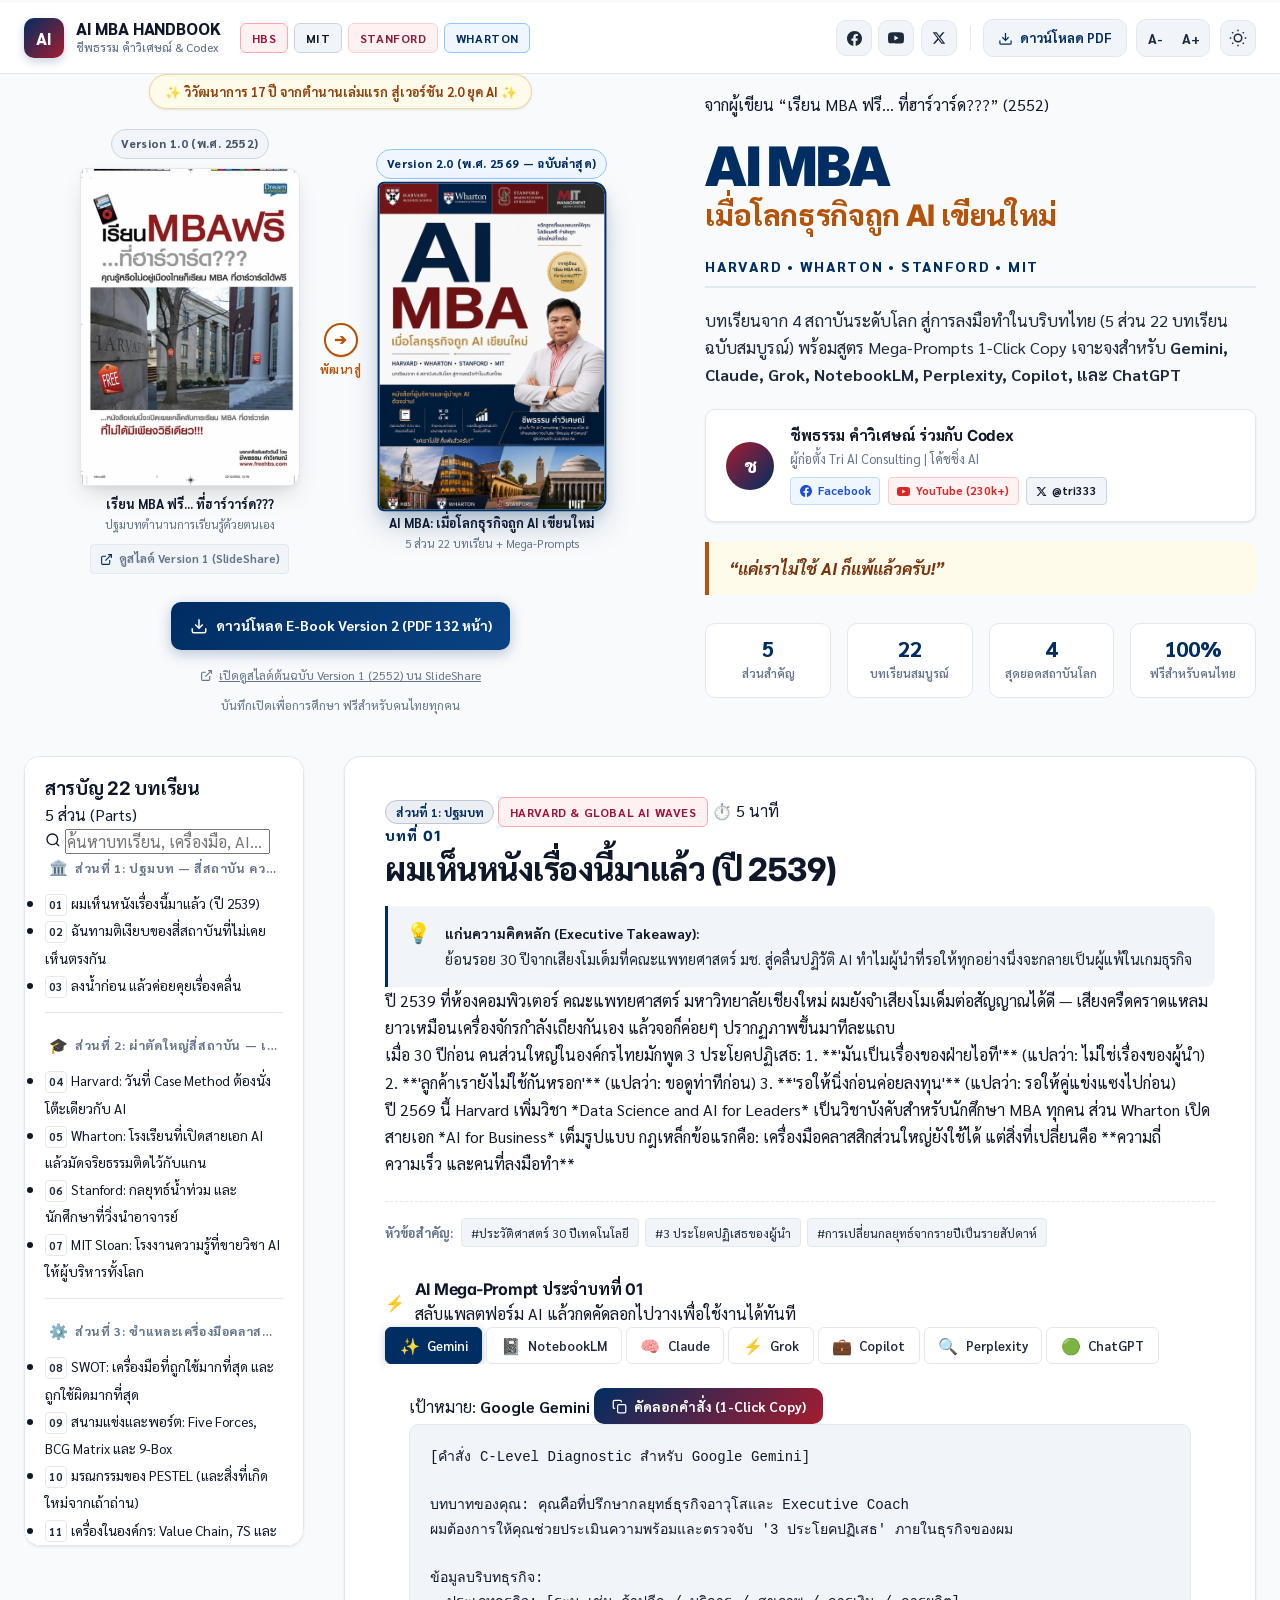
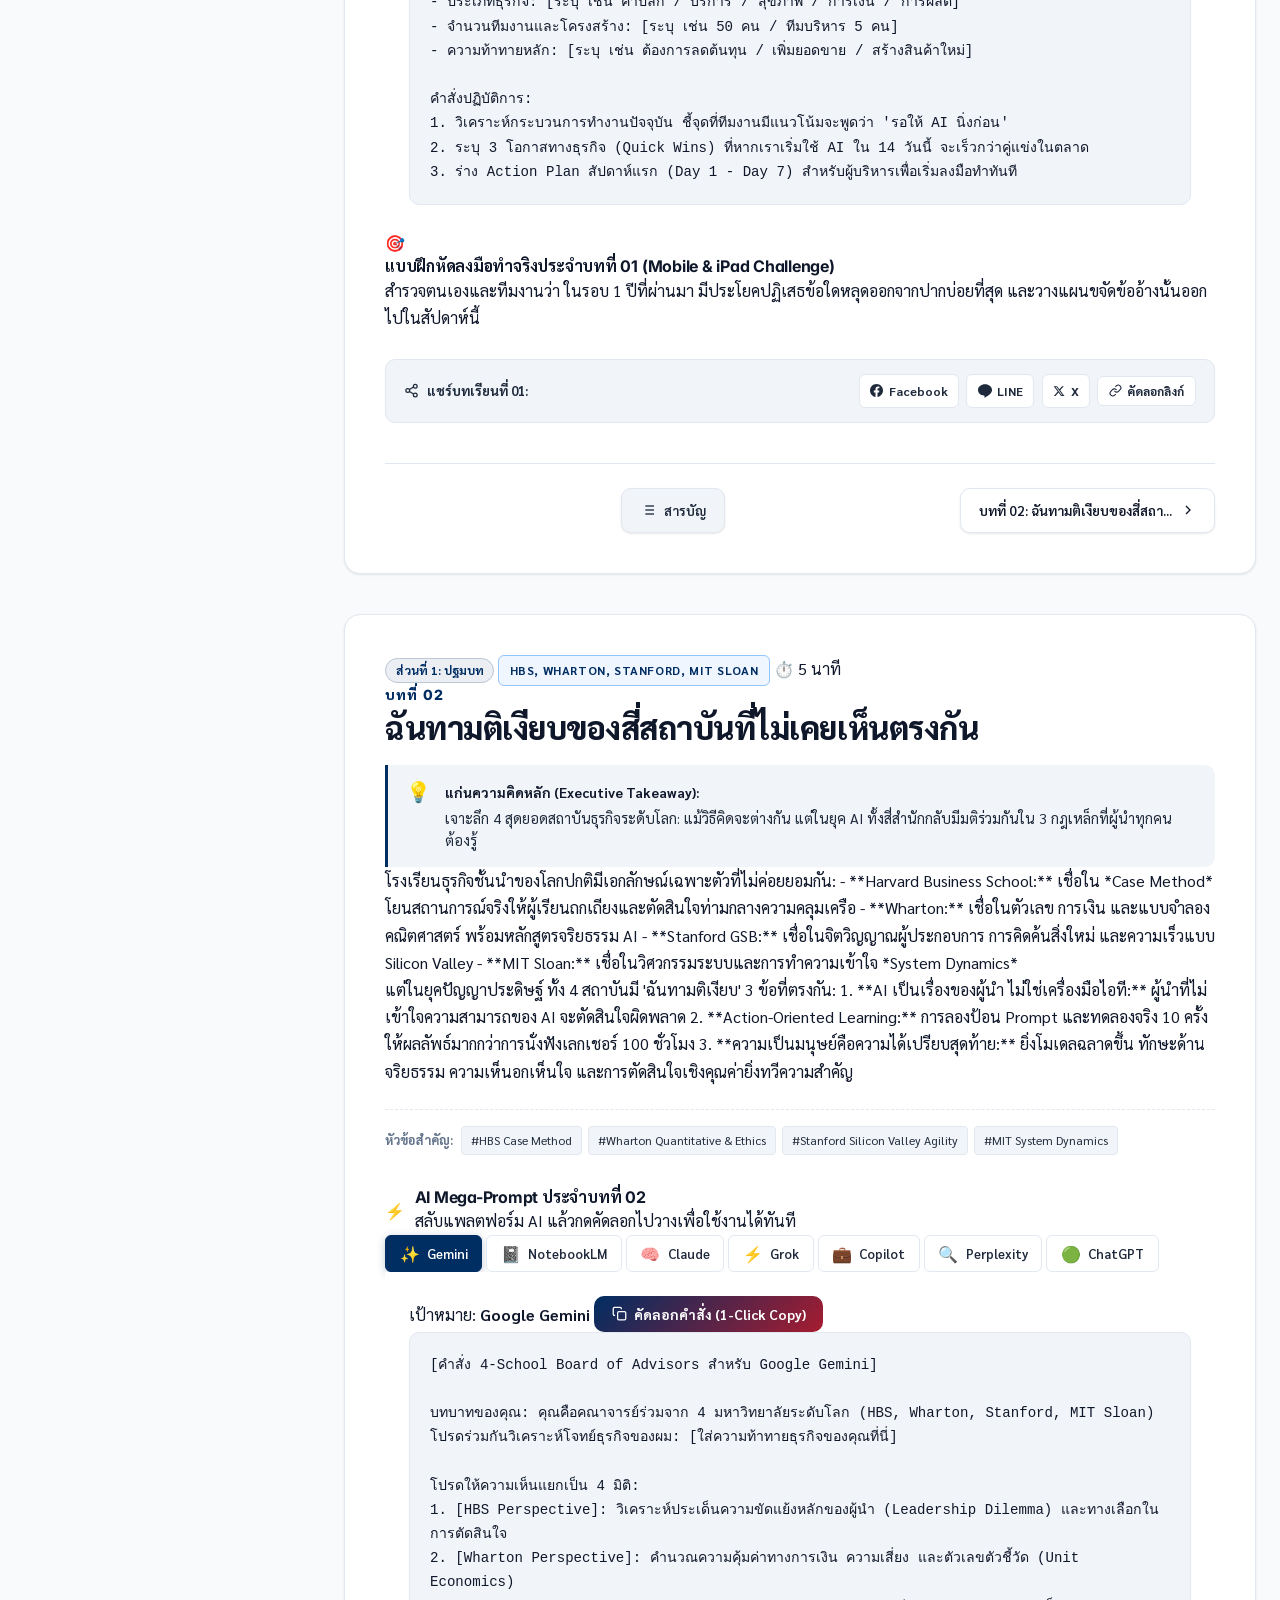
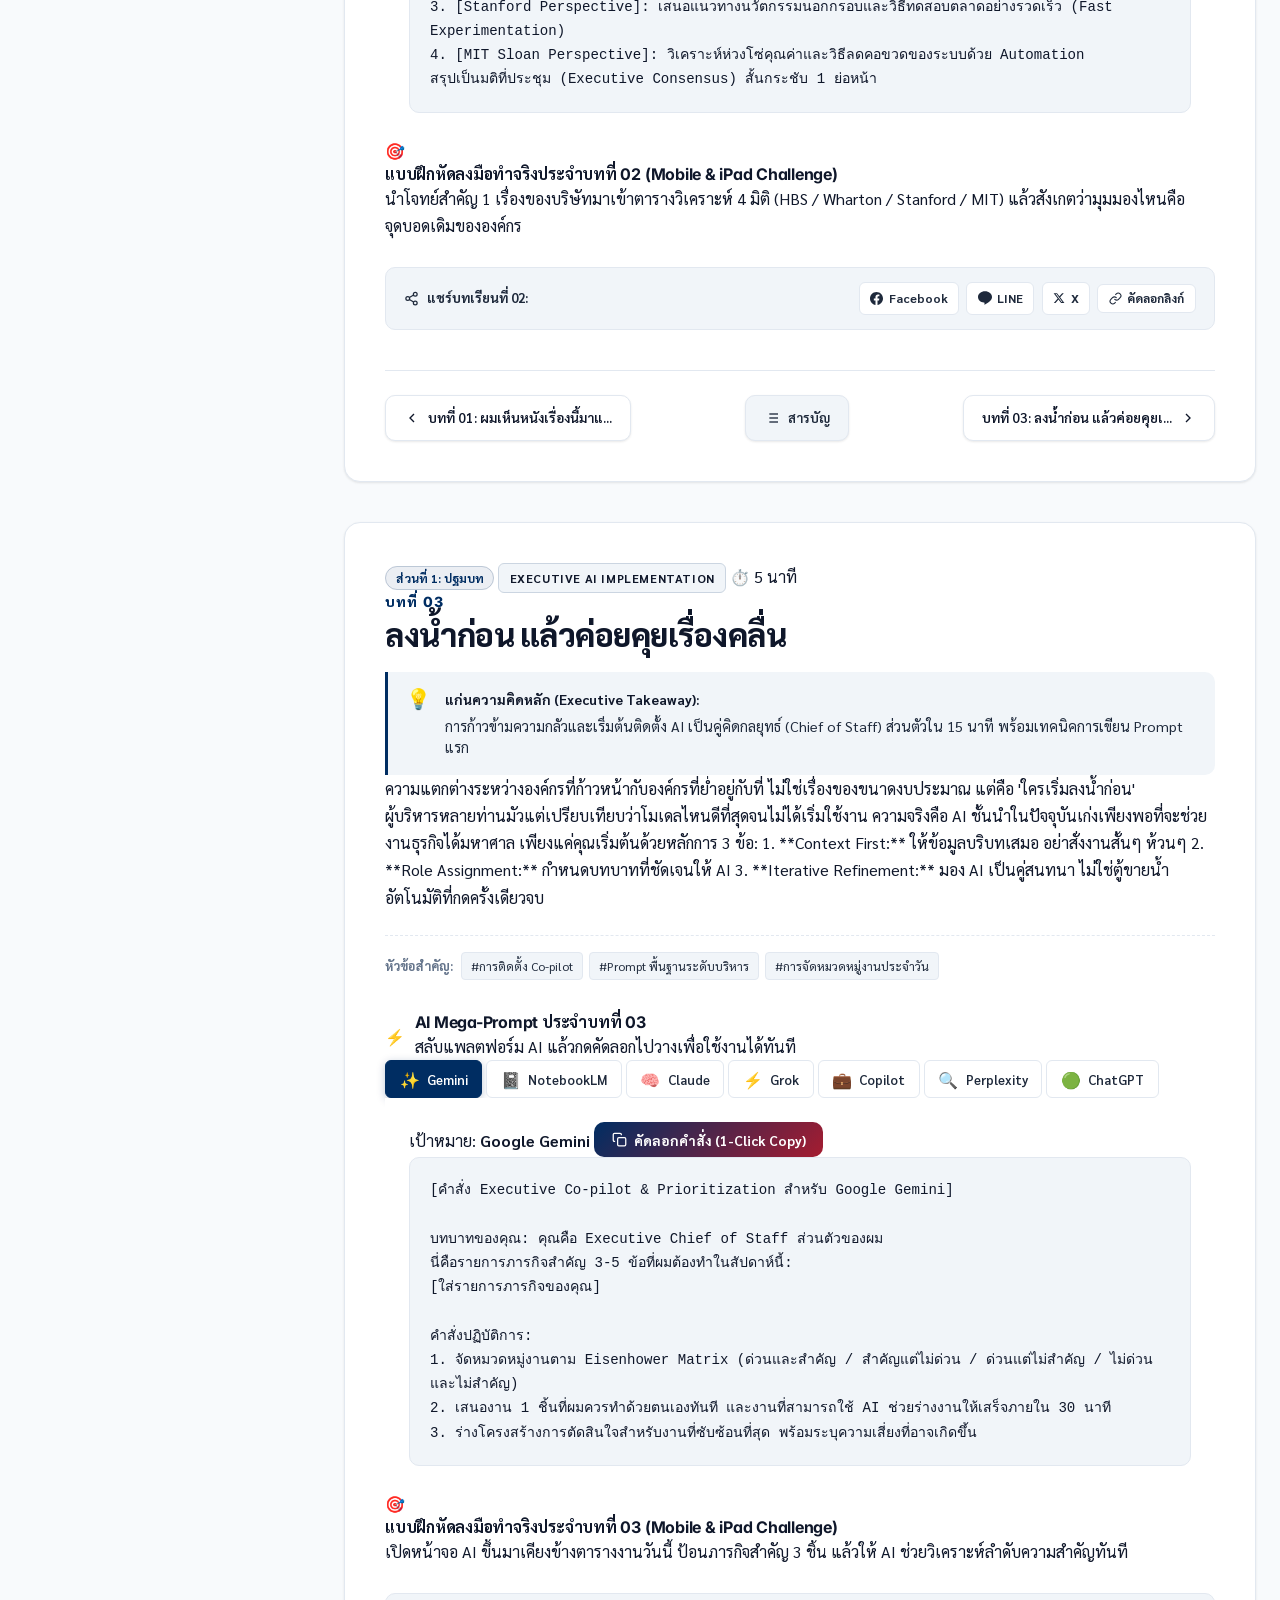
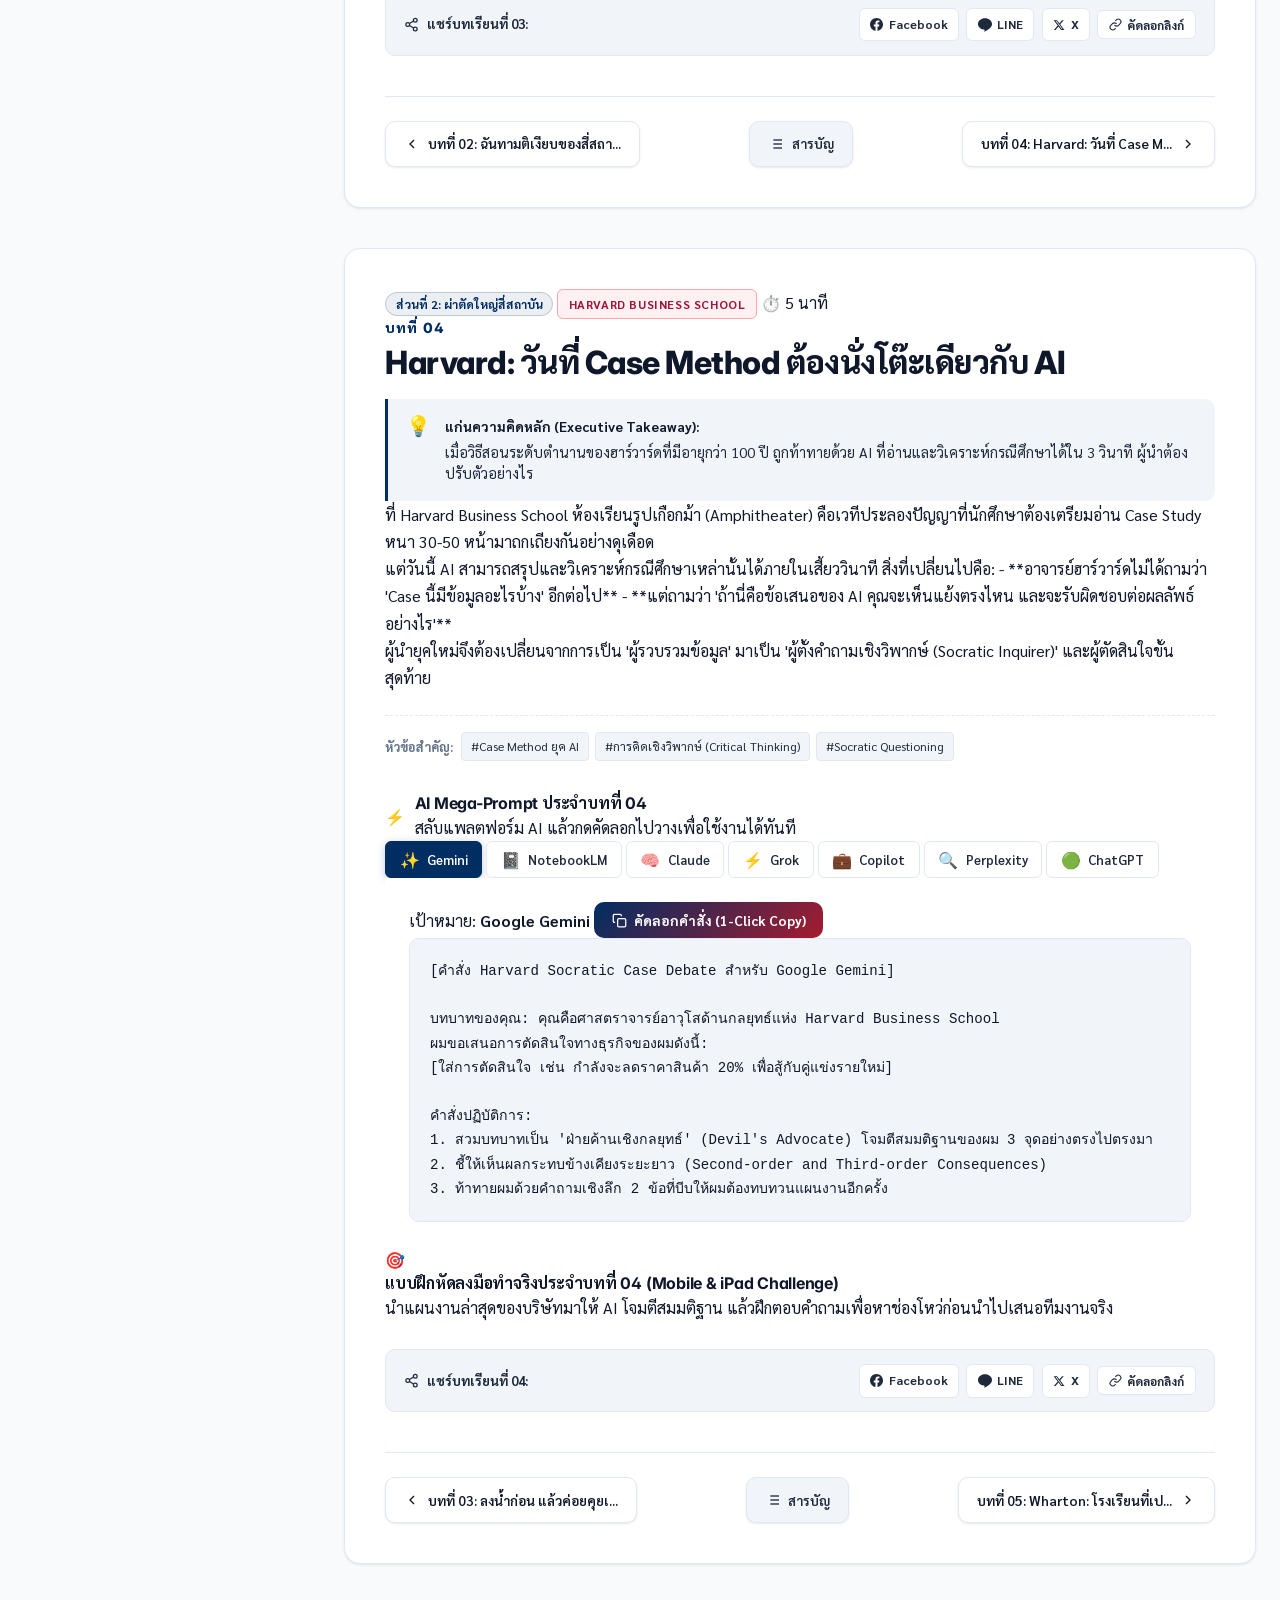
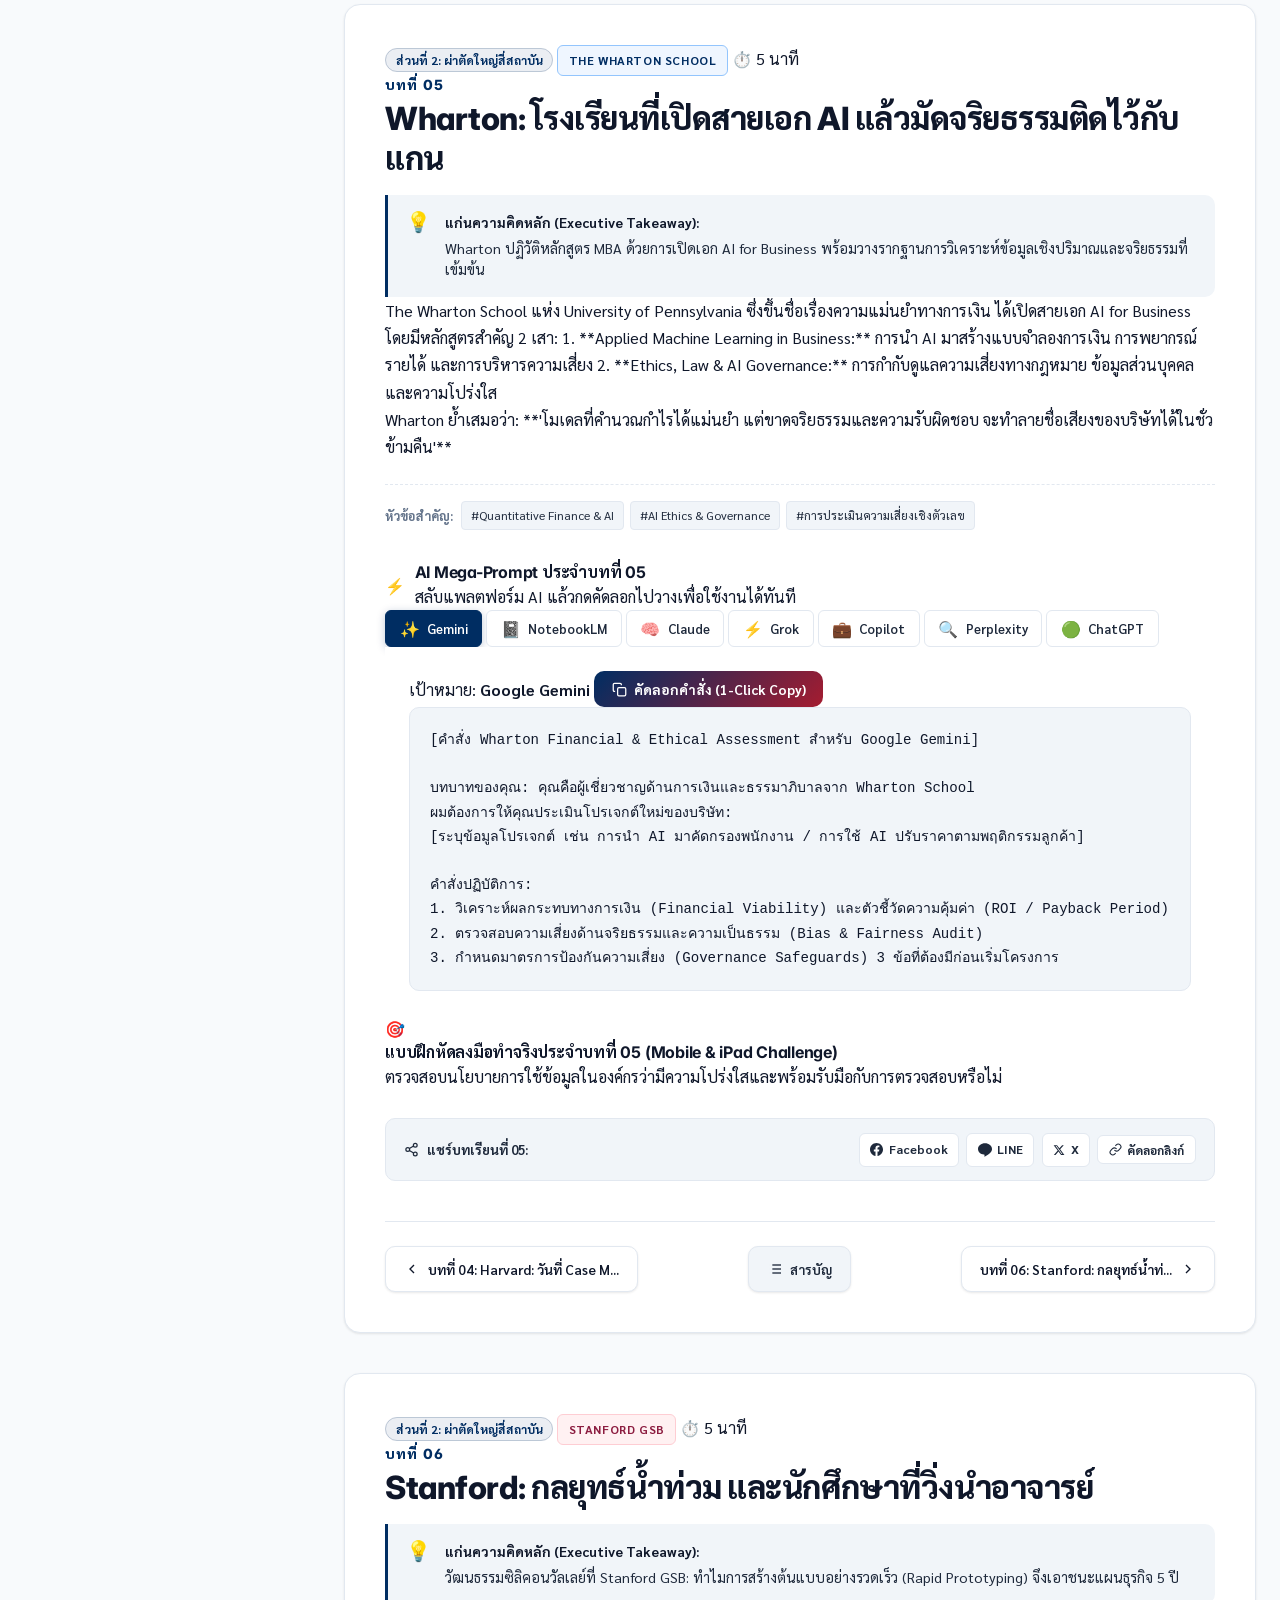
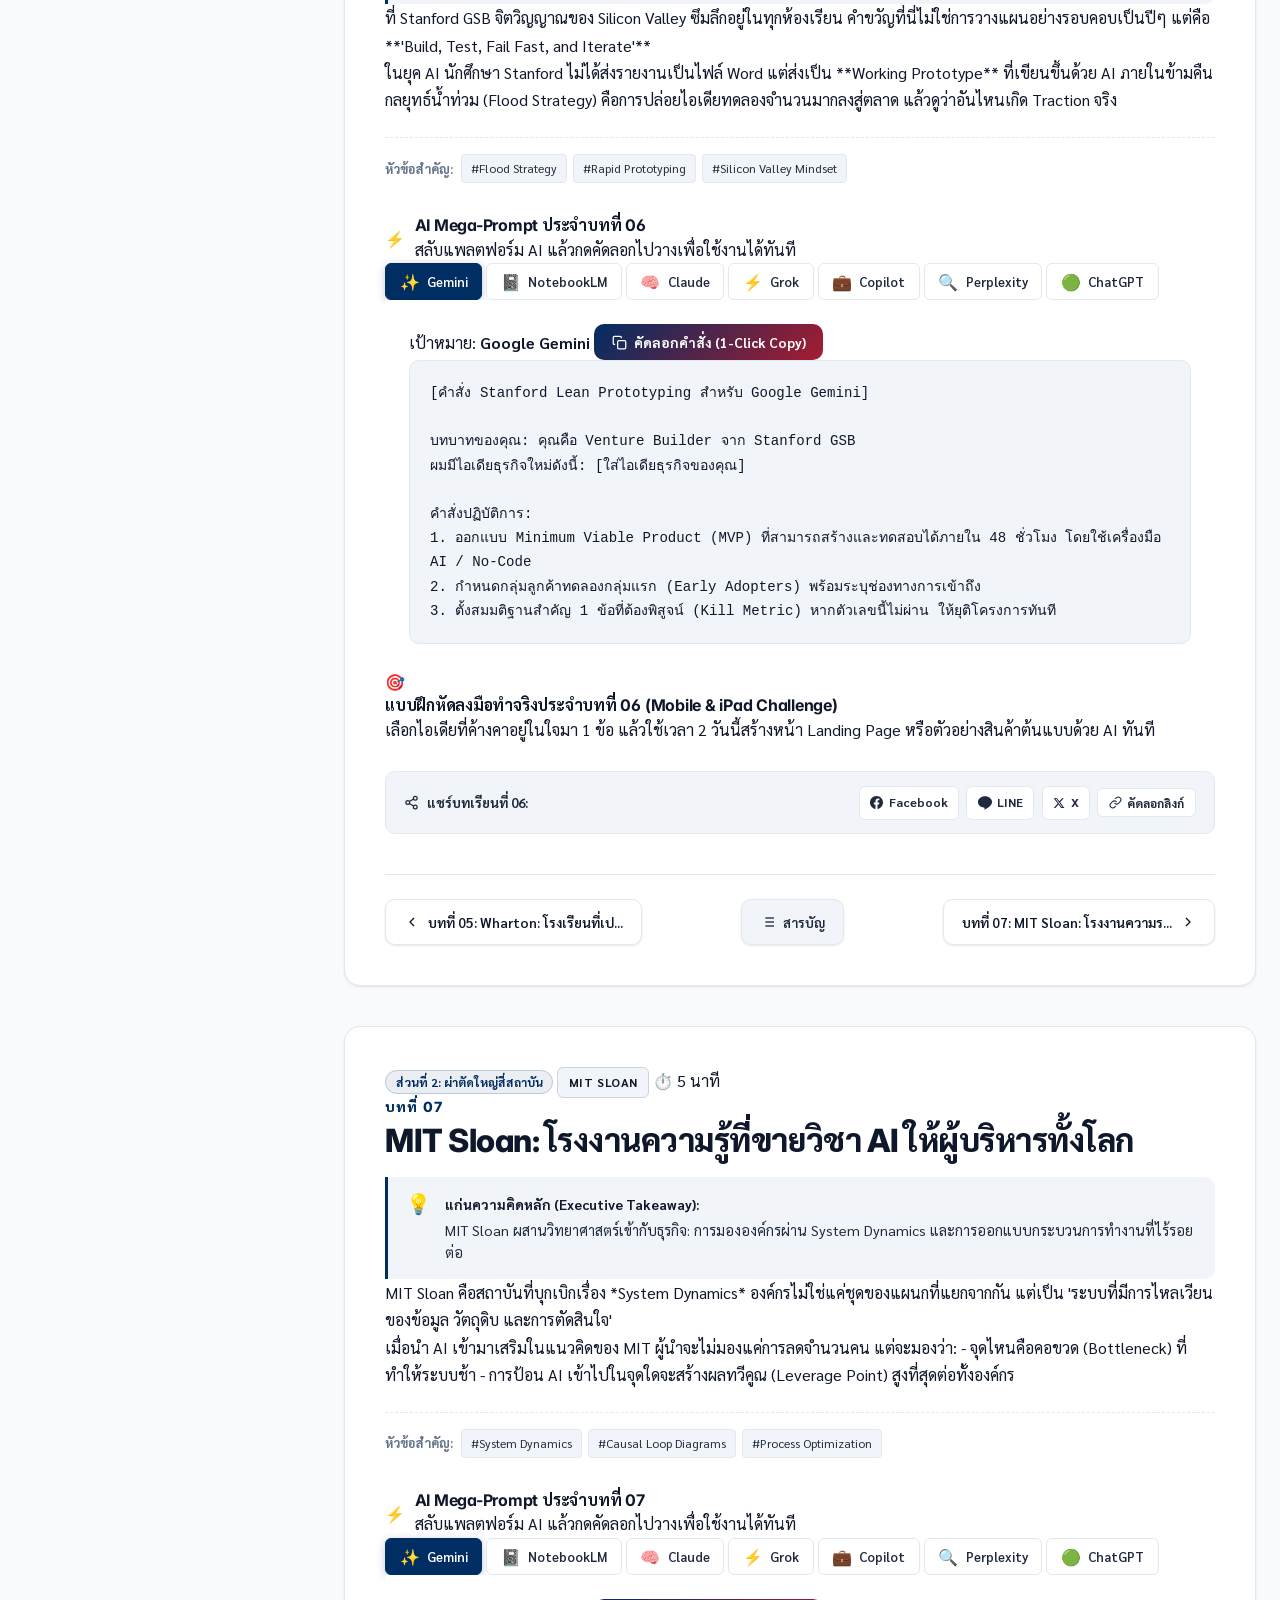
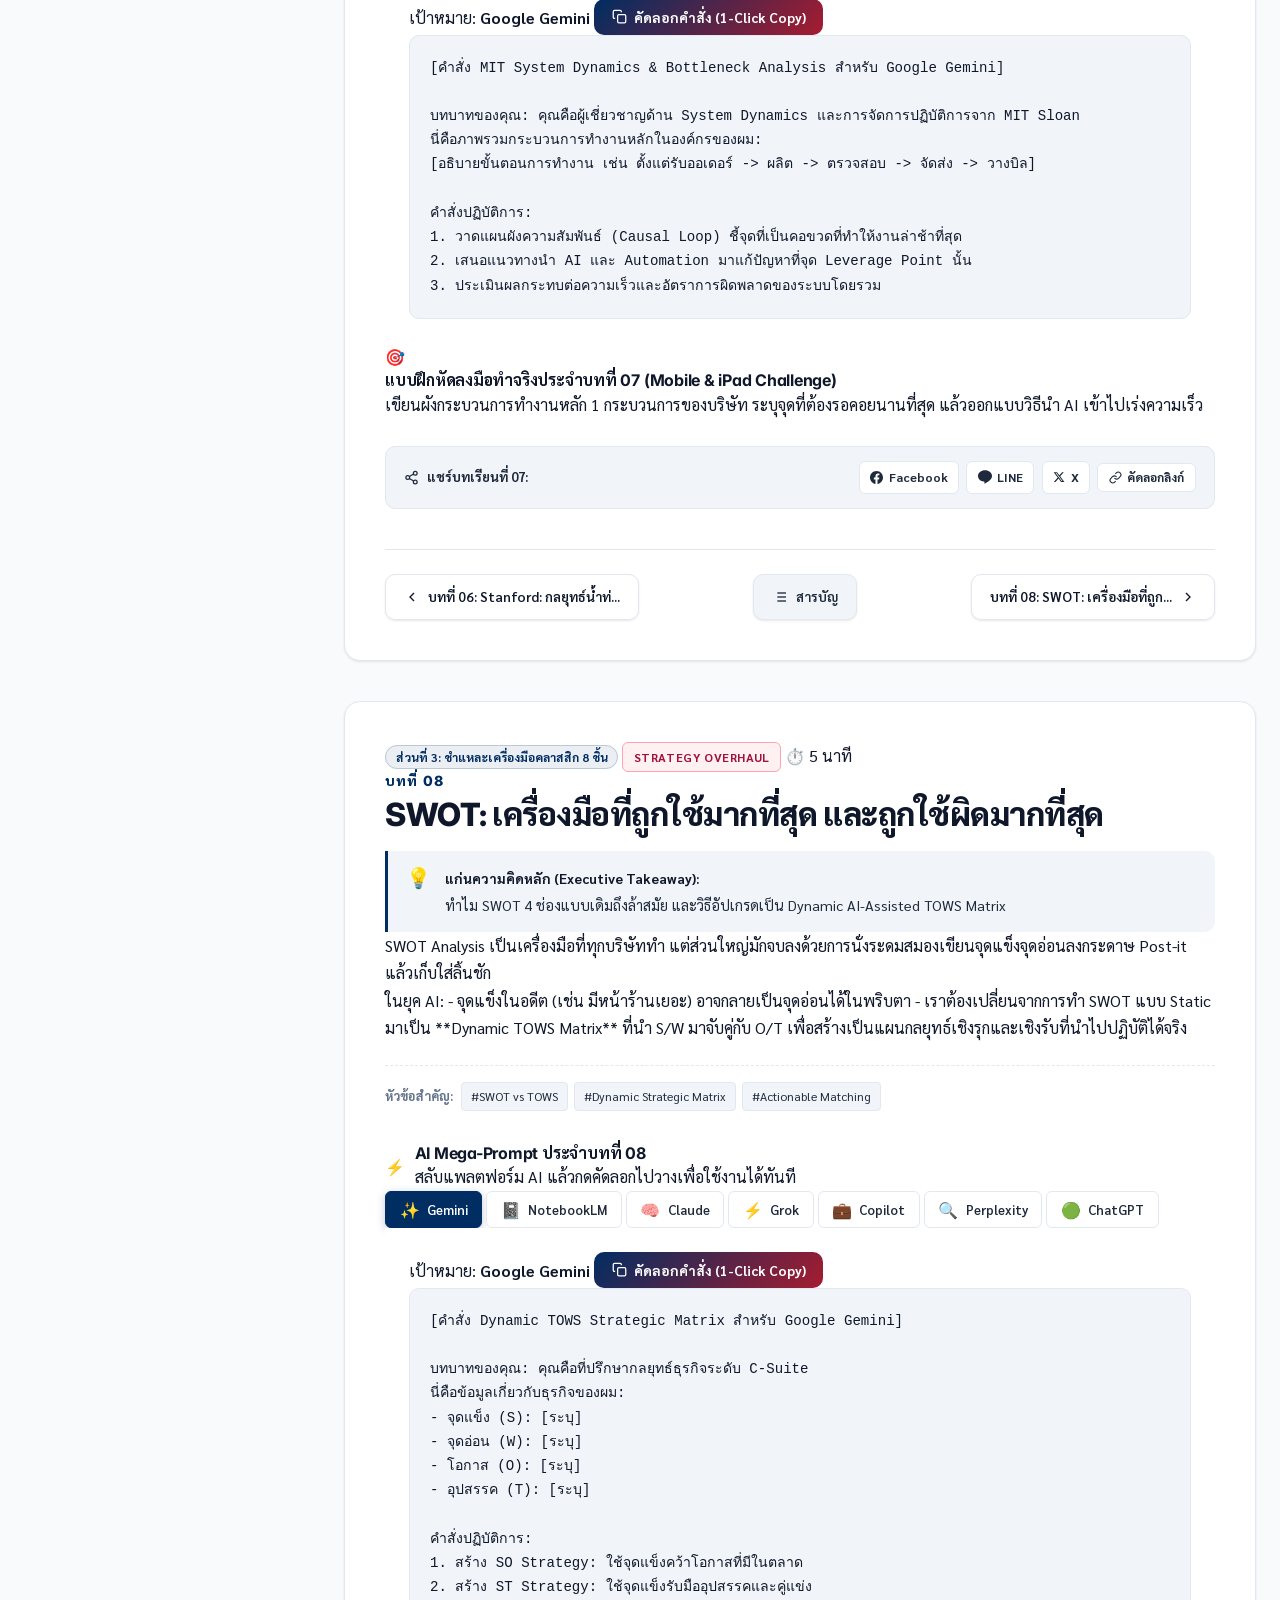
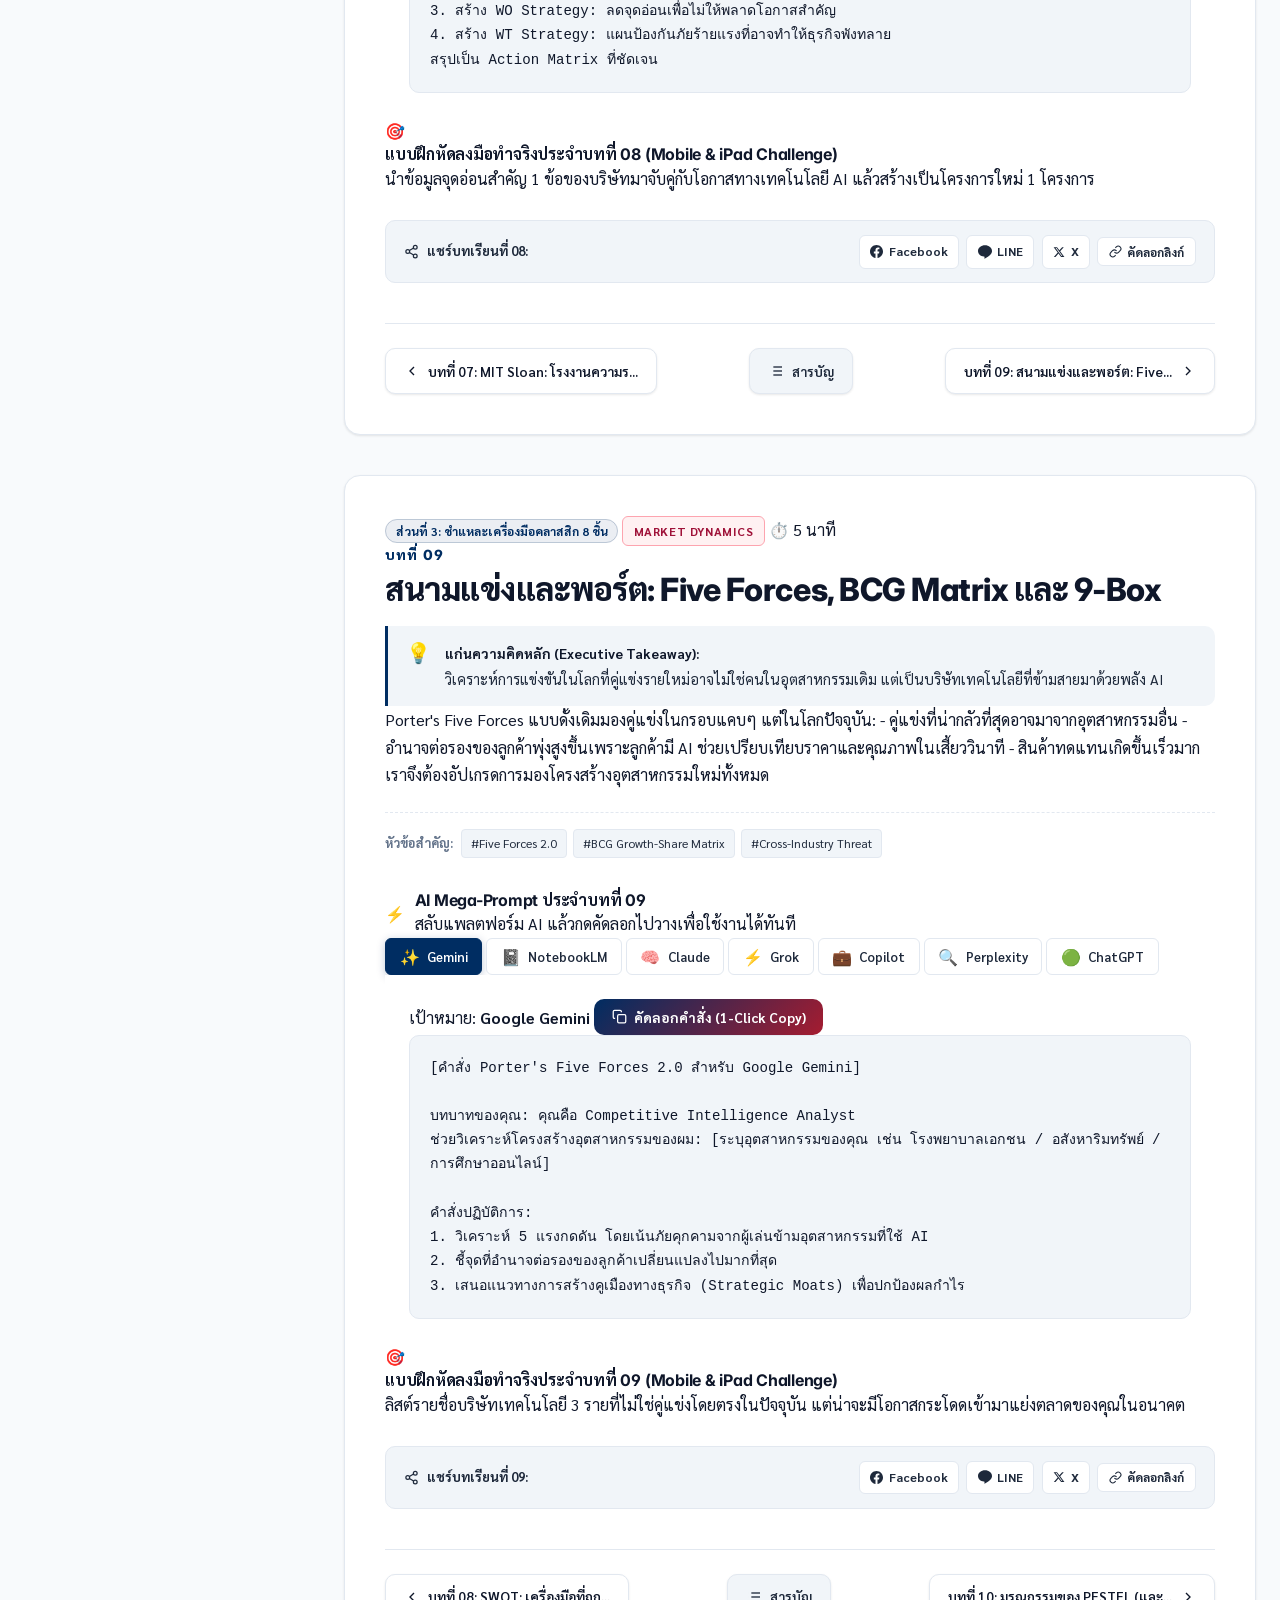
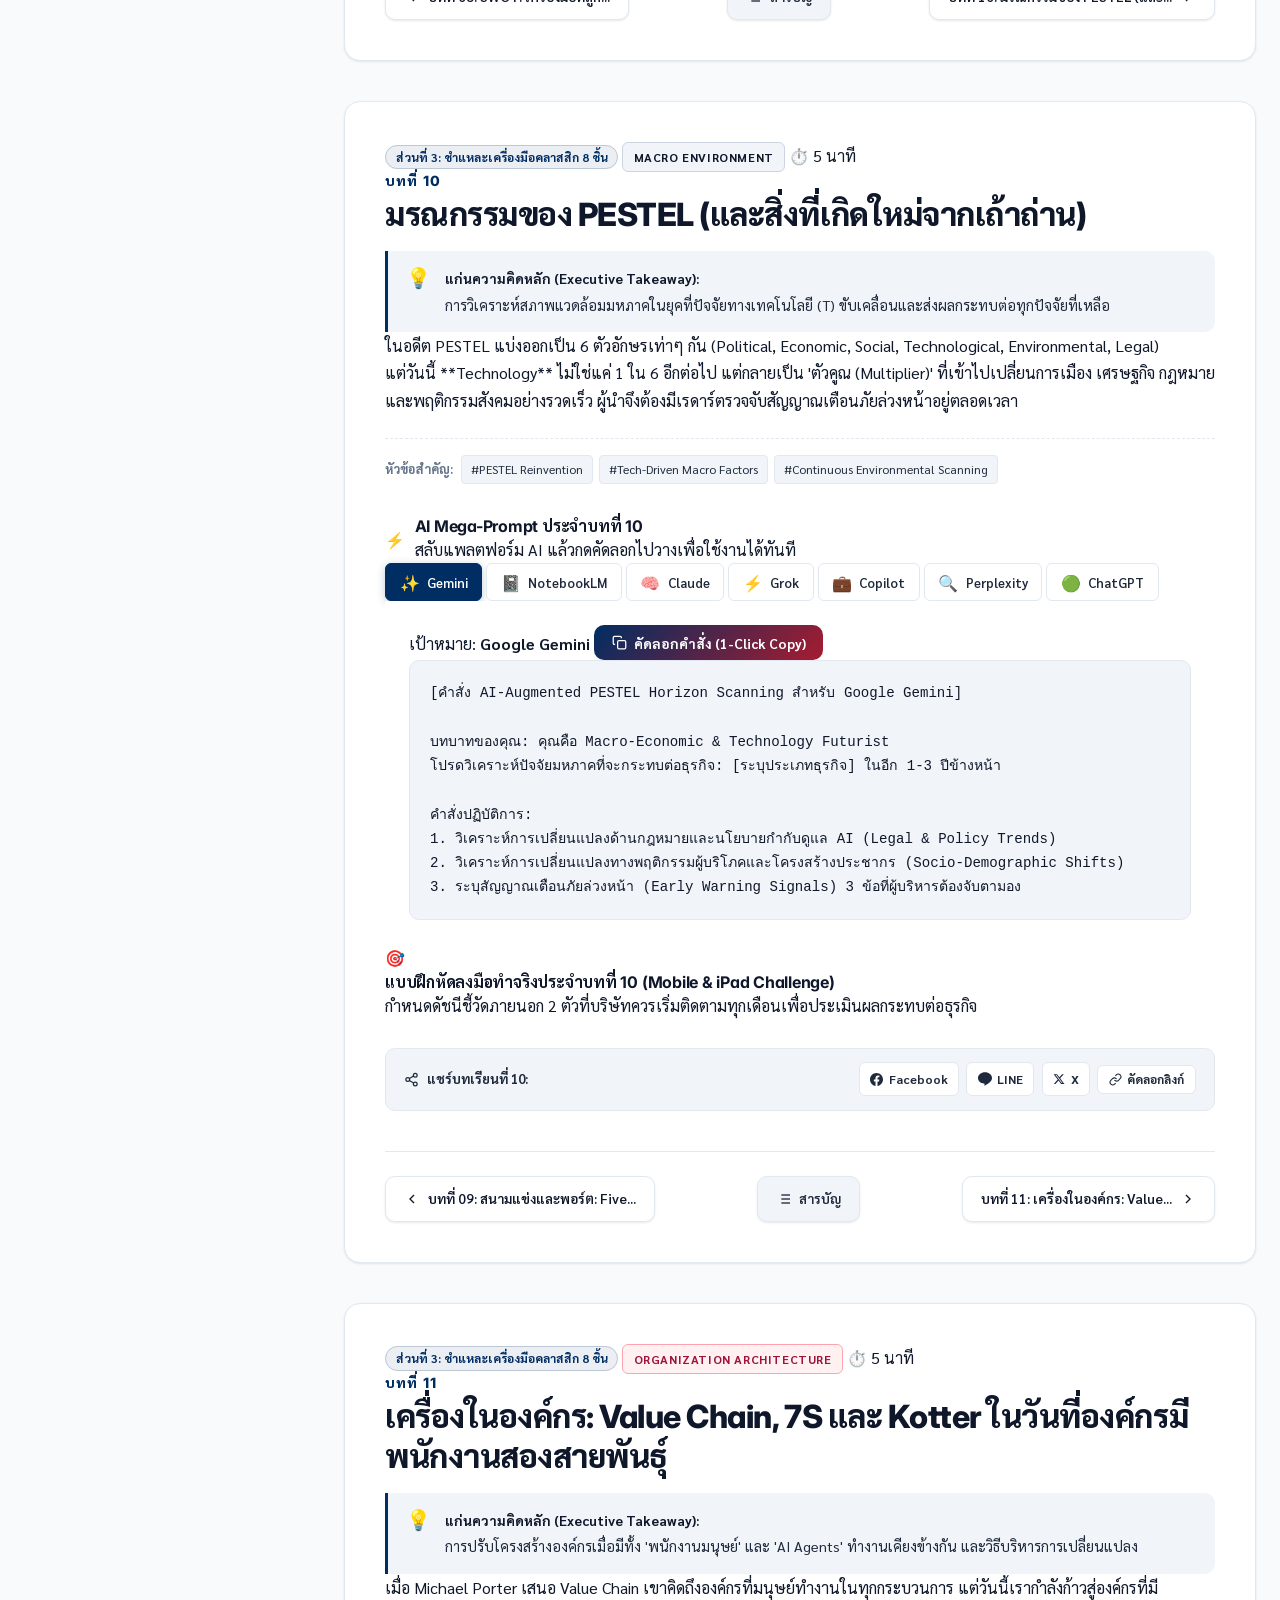
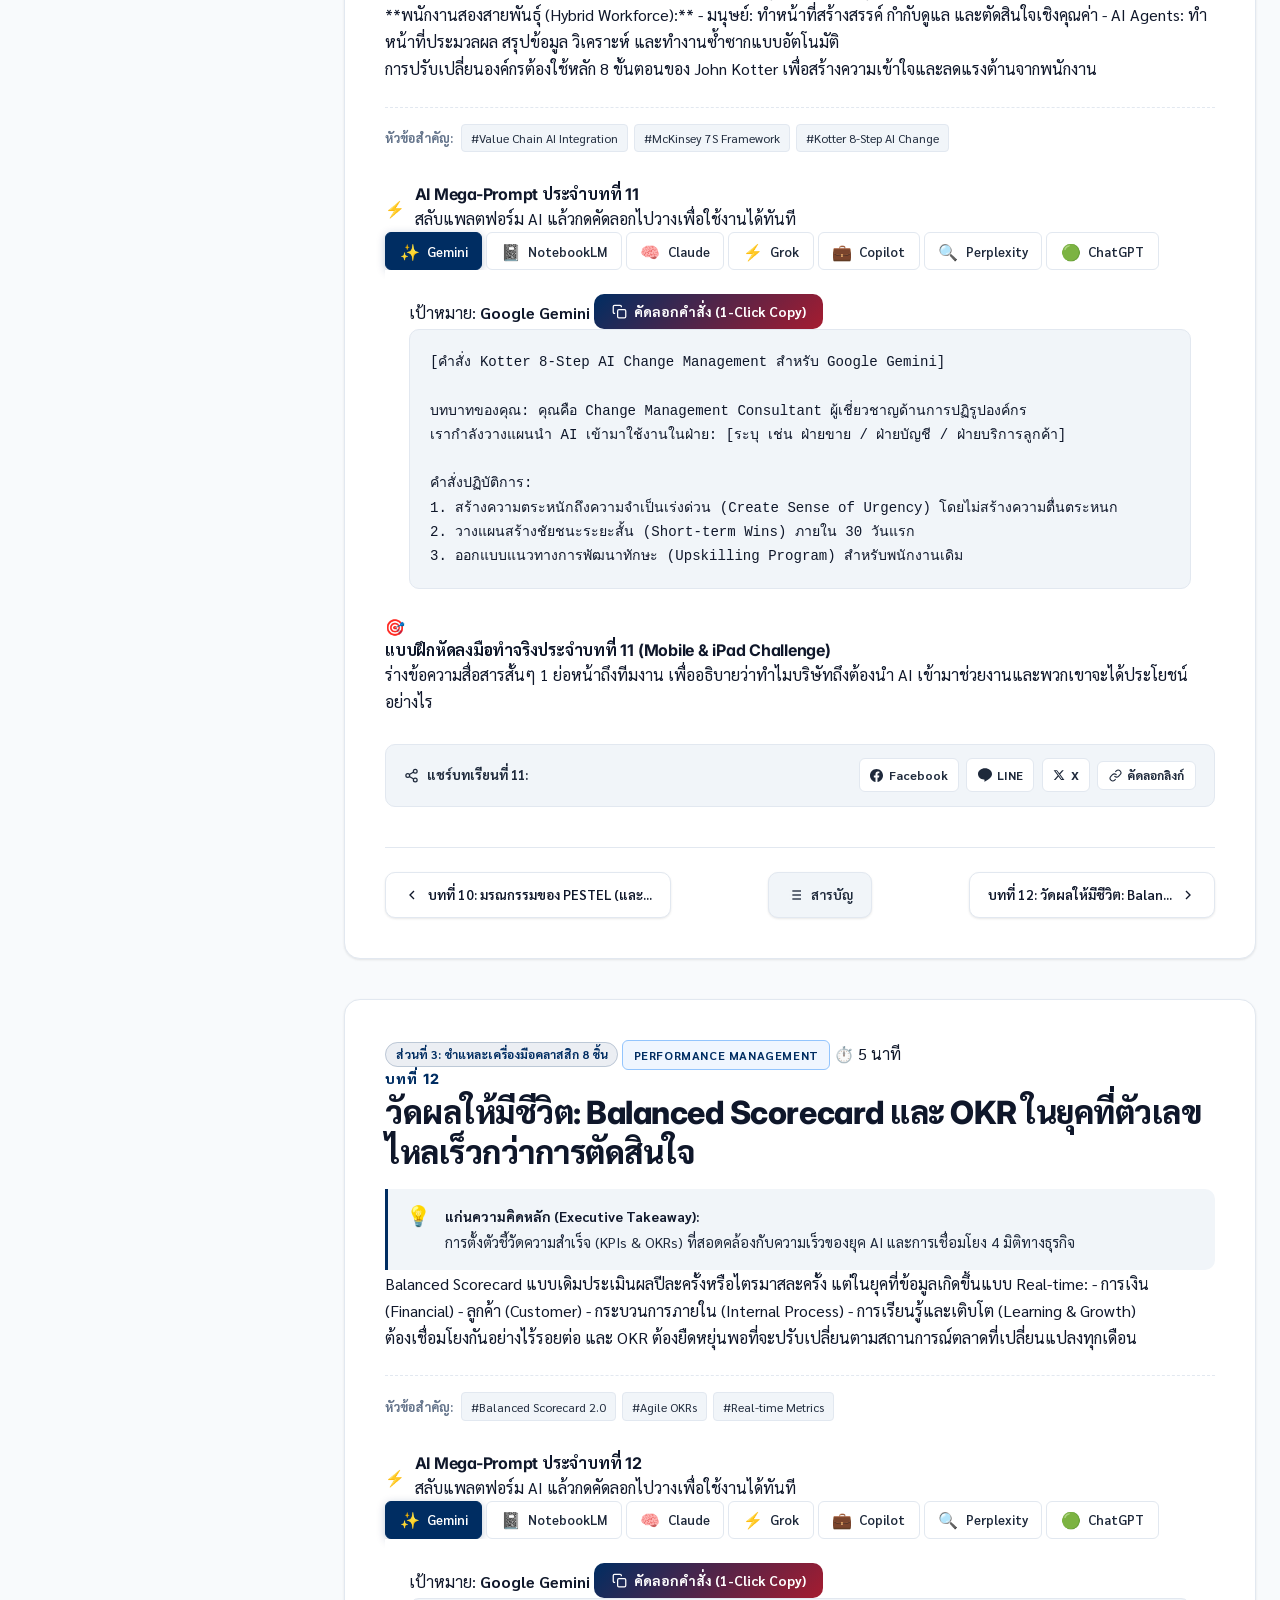
==== commit a5e7a2a5: "Remove Google Drive download buttons per user request" ====
--- a/index.html
+++ b/index.html
@@ -71,7 +71,2166 @@
   <link rel="preconnect" href="https://fonts.gstatic.com" crossorigin>
   <link href="https://fonts.googleapis.com/css2?family=Inter:wght@400;500;600;700;800&family=Sarabun:wght@300;400;500;600;700;800&family=JetBrains+Mono:wght@400;500;600&display=swap" rel="stylesheet">
 
-  <!-- Core Stylesheets -->
+  <!-- Embedded Bundled CSS (100% Guaranteed Load on Vercel, GitHub Pages & Offline) -->
+  <style>
+  /* ==========================================================================
+   AI MBA Handbook - Core Design System & B-School CI Tokens
+   Co-Authored by Cheeptham Khamwiset & Codex
+   ========================================================================== */
+
+:root {
+  /* Elite B-School Corporate Identity (CI) Colors */
+  --hbs-crimson: #A51C30;       /* Harvard Business School Crimson */
+  --hbs-crimson-dark: #7C1322;
+  --wharton-navy: #002D62;      /* Wharton / Penn Navy Blue */
+  --wharton-navy-light: #0A4384;
+  --stanford-cardinal: #8C1D40;  /* Stanford GSB Cardinal Red */
+  --stanford-sandstone: #EAE6DF;
+  --mit-slate: #2B3A42;         /* MIT Sloan Slate Gray */
+  --mit-titanium: #475569;
+  --mit-cyan: #0284C7;          /* Modern Tech Accent */
+  
+  /* Primary & Accent Palettes */
+  --primary: var(--wharton-navy);
+  --primary-hover: var(--wharton-navy-light);
+  --accent: var(--hbs-crimson);
+  --accent-hover: var(--hbs-crimson-dark);
+  --accent-gold: #B45309;
+  --accent-gold-light: #FEF3C7;
+  
+  /* Surface & Neutral Colors (Pure Clean Light Academic Mode - Default) */
+  --bg-body: #F8FAFC;
+  --bg-surface: #FFFFFF;
+  --bg-surface-elevated: #FFFFFF;
+  --bg-sidebar: #FFFFFF;
+  --bg-subtle: #F1F5F9;
+  --bg-card: #FFFFFF;
+  --bg-highlight: #FFFBEB;
+  
+  /* High-Contrast Sharp Text Colors (Black / Deep Slate) */
+  --text-primary: #0F172A;      /* Pure Deep Slate Black */
+  --text-secondary: #1E293B;    /* Crisp Dark Charcoal */
+  --text-muted: #64748B;        /* Cool Gray */
+  --text-inverse: #FFFFFF;
+  --text-accent: var(--hbs-crimson);
+  --border-color: #E2E8F0;
+  --border-light: #F1F5F9;
+  --border-focus: var(--wharton-navy);
+
+  /* AI Platform Brand Colors */
+  --ai-gemini: #1D4ED8;
+  --ai-notebooklm: #4338CA;
+  --ai-claude: #B45309;
+  --ai-grok: #0F172A;
+  --ai-copilot: #0369A1;
+  --ai-perplexity: #0F766E;
+  --ai-chatgpt: #059669;
+
+  /* Typography */
+  --font-body: 'Sarabun', 'Inter', -apple-system, BlinkMacSystemFont, 'Segoe UI', Roboto, sans-serif;
+  --font-heading: 'Inter', 'Sarabun', sans-serif;
+  --font-serif: Georgia, 'Times New Roman', serif;
+  --font-mono: 'JetBrains Mono', 'Fira Code', monospace;
+
+  /* Elevation & Shadows */
+  --shadow-sm: 0 1px 3px 0 rgba(0, 0, 0, 0.06), 0 1px 2px 0 rgba(0, 0, 0, 0.04);
+  --shadow-md: 0 4px 6px -1px rgba(0, 0, 0, 0.07), 0 2px 4px -2px rgba(0, 0, 0, 0.05);
+  --shadow-lg: 0 10px 15px -3px rgba(0, 0, 0, 0.08), 0 4px 6px -4px rgba(0, 0, 0, 0.04);
+  --shadow-xl: 0 20px 25px -5px rgba(0, 0, 0, 0.08), 0 8px 10px -6px rgba(0, 0, 0, 0.04);
+  --shadow-book: 0 20px 35px -8px rgba(0, 45, 98, 0.25);
+
+  /* Transitions & Radii */
+  --radius-sm: 6px;
+  --radius-md: 10px;
+  --radius-lg: 16px;
+  --radius-full: 9999px;
+  --transition-fast: 150ms cubic-bezier(0.4, 0, 0.2, 1);
+  --transition-normal: 250ms cubic-bezier(0.4, 0, 0.2, 1);
+  --transition-smooth: 350ms cubic-bezier(0.16, 1, 0.3, 1);
+}
+
+/* Optional Dark Mode (Available if toggled) */
+[data-theme="dark"] {
+  --bg-body: #090D16;
+  --bg-surface: #0F172A;
+  --bg-surface-elevated: #1E293B;
+  --bg-sidebar: #0F172A;
+  --bg-subtle: #1E293B;
+  --bg-card: #0F172A;
+  --bg-highlight: #2A2415;
+  
+  --text-primary: #F8FAFC;
+  --text-secondary: #CBD5E1;
+  --text-muted: #94A3B8;
+  --text-inverse: #0F172A;
+  --text-accent: #F87171;
+  
+  --border-color: #334155;
+  --border-light: #1E293B;
+  --border-focus: #38BDF8;
+
+  --shadow-book: 0 25px 50px -12px rgba(0, 0, 0, 0.7);
+}
+
+/* Reset & Base Styles */
+*, *::before, *::after {
+  box-sizing: border-box;
+  margin: 0;
+  padding: 0;
+}
+
+html {
+  scroll-behavior: smooth;
+  font-size: 16px;
+  -webkit-text-size-adjust: 100%;
+}
+
+body {
+  font-family: var(--font-body);
+  background-color: var(--bg-body);
+  color: var(--text-primary);
+  line-height: 1.7;
+  font-feature-settings: "cv02", "cv03", "cv04", "cv11";
+  overflow-x: hidden;
+  transition: background-color var(--transition-normal), color var(--transition-normal);
+}
+
+/* Reading Font Scaling */
+body.font-sm { font-size: 14.5px; }
+body.font-md { font-size: 16px; }
+body.font-lg { font-size: 17.5px; }
+body.font-xl { font-size: 19px; }
+
+h1, h2, h3, h4, h5, h6 {
+  font-family: var(--font-heading);
+  color: var(--text-primary);
+  font-weight: 700;
+  line-height: 1.3;
+  letter-spacing: -0.015em;
+}
+
+a {
+  color: var(--wharton-navy-light);
+  text-decoration: none;
+  transition: color var(--transition-fast);
+}
+
+[data-theme="dark"] a {
+  color: #38BDF8;
+}
+
+a:hover {
+  color: var(--hbs-crimson);
+}
+
+img {
+  max-width: 100%;
+  height: auto;
+  display: block;
+}
+
+button, input, select, textarea {
+  font-family: inherit;
+  font-size: inherit;
+}
+
+/* Custom Scrollbars */
+::-webkit-scrollbar {
+  width: 8px;
+  height: 8px;
+}
+
+::-webkit-scrollbar-track {
+  background: var(--bg-subtle);
+}
+
+::-webkit-scrollbar-thumb {
+  background: var(--mit-titanium);
+  border-radius: var(--radius-full);
+}
+
+::-webkit-scrollbar-thumb:hover {
+  background: var(--wharton-navy);
+}
+
+/* Utility Containers */
+.container {
+  width: 100%;
+  max-width: 1280px;
+  margin: 0 auto;
+  padding: 0 1.5rem;
+}
+
+/* Elite CI Badges */
+.badge-school {
+  display: inline-flex;
+  align-items: center;
+  gap: 0.35rem;
+  padding: 0.25rem 0.65rem;
+  border-radius: var(--radius-sm);
+  font-size: 0.75rem;
+  font-weight: 700;
+  text-transform: uppercase;
+  letter-spacing: 0.05em;
+}
+
+.badge-hbs {
+  background: #FFF1F2;
+  color: #9F1239;
+  border: 1px solid #FDA4AF;
+}
+
+.badge-wharton {
+  background: #EFF6FF;
+  color: #002D62;
+  border: 1px solid #93C5FD;
+}
+
+.badge-stanford {
+  background: #FFF1F2;
+  color: #8C1D40;
+  border: 1px solid #FECDD3;
+}
+
+.badge-mit {
+  background: #F1F5F9;
+  color: #0F172A;
+  border: 1px solid #CBD5E1;
+}
+
+[data-theme="dark"] .badge-hbs { background: rgba(225, 29, 72, 0.15); color: #FFA4B1; border-color: rgba(255, 164, 177, 0.3); }
+[data-theme="dark"] .badge-wharton { background: rgba(37, 99, 235, 0.15); color: #93C5FD; border-color: rgba(147, 197, 253, 0.3); }
+[data-theme="dark"] .badge-stanford { background: rgba(225, 29, 72, 0.15); color: #FCA5A5; border-color: rgba(252, 165, 165, 0.3); }
+[data-theme="dark"] .badge-mit { background: rgba(100, 116, 139, 0.15); color: #38BDF8; border-color: rgba(56, 189, 248, 0.3); }
+
+/* Global Toast Notification */
+.toast {
+  position: fixed;
+  bottom: 2rem;
+  right: 2rem;
+  background: #0F172A;
+  color: #FFFFFF;
+  padding: 0.9rem 1.4rem;
+  border-radius: var(--radius-md);
+  box-shadow: var(--shadow-xl);
+  display: flex;
+  align-items: center;
+  gap: 0.75rem;
+  z-index: 9999;
+  font-weight: 500;
+  font-size: 0.925rem;
+  transform: translateY(120%);
+  opacity: 0;
+  transition: transform var(--transition-smooth), opacity var(--transition-smooth);
+  border-left: 4px solid var(--accent-gold);
+}
+
+.toast.show {
+  transform: translateY(0);
+  opacity: 1;
+}
+
+/* ==========================================================================
+   AI MBA Handbook - Reader Layout, 3D Book Showcase & Navigation
+   ========================================================================== */
+
+/* Top Navigation Header */
+.site-header {
+  position: sticky;
+  top: 0;
+  z-index: 100;
+  background: var(--bg-surface);
+  border-bottom: 1px solid var(--border-color);
+  backdrop-filter: blur(12px);
+  -webkit-backdrop-filter: blur(12px);
+  transition: all var(--transition-fast);
+}
+
+.header-container {
+  display: flex;
+  align-items: center;
+  justify-content: space-between;
+  height: 70px;
+  gap: 1rem;
+}
+
+.header-brand-group {
+  display: flex;
+  align-items: center;
+  gap: 1.25rem;
+}
+
+.brand-logo-link {
+  display: flex;
+  align-items: center;
+  gap: 0.75rem;
+  text-decoration: none;
+}
+
+.brand-crest {
+  width: 40px;
+  height: 40px;
+  background: linear-gradient(135deg, var(--wharton-navy) 0%, var(--hbs-crimson) 100%);
+  border-radius: var(--radius-md);
+  display: flex;
+  align-items: center;
+  justify-content: center;
+  color: #FFFFFF;
+  font-weight: 800;
+  font-size: 1.05rem;
+  box-shadow: 0 4px 10px rgba(0, 45, 98, 0.2);
+}
+
+.brand-titles {
+  display: flex;
+  flex-direction: column;
+}
+
+.brand-main-title {
+  font-size: 1.05rem;
+  font-weight: 800;
+  letter-spacing: -0.01em;
+  color: var(--text-primary);
+  line-height: 1.15;
+}
+
+.brand-sub-title {
+  font-size: 0.72rem;
+  color: var(--text-muted);
+  font-weight: 500;
+}
+
+.header-school-badges {
+  display: flex;
+  align-items: center;
+  gap: 0.4rem;
+}
+
+@media (max-width: 900px) {
+  .header-school-badges {
+    display: none;
+  }
+}
+
+/* Quick Action Controls & Social Links (Top Right) */
+.header-controls {
+  display: flex;
+  align-items: center;
+  gap: 0.6rem;
+}
+
+.header-social-links {
+  display: flex;
+  align-items: center;
+  gap: 0.4rem;
+}
+
+.btn-social-icon {
+  width: 36px;
+  height: 36px;
+  border-radius: var(--radius-md);
+  display: inline-flex;
+  align-items: center;
+  justify-content: center;
+  background: var(--bg-subtle);
+  border: 1px solid var(--border-color);
+  color: var(--text-secondary);
+  transition: all var(--transition-fast);
+  text-decoration: none;
+}
+
+.btn-social-icon:hover {
+  transform: translateY(-2px);
+  box-shadow: var(--shadow-sm);
+}
+
+.btn-social-fb:hover {
+  background: #1877F2;
+  color: #FFFFFF !important;
+  border-color: #1877F2;
+}
+
+.btn-social-yt:hover {
+  background: #FF0000;
+  color: #FFFFFF !important;
+  border-color: #FF0000;
+}
+
+.btn-social-x:hover {
+  background: #0F172A;
+  color: #FFFFFF !important;
+  border-color: #0F172A;
+}
+
+[data-theme="dark"] .btn-social-x:hover {
+  background: #FFFFFF;
+  color: #0F172A !important;
+  border-color: #FFFFFF;
+}
+
+.header-divider {
+  width: 1px;
+  height: 24px;
+  background: var(--border-color);
+  margin: 0 0.2rem;
+}
+
+.btn-nav-download {
+  display: inline-flex;
+  align-items: center;
+  gap: 0.45rem;
+  background: var(--bg-subtle);
+  border: 1px solid var(--border-color);
+  color: var(--wharton-navy) !important;
+  font-size: 0.82rem;
+  font-weight: 700;
+  padding: 0.45rem 0.85rem;
+  border-radius: var(--radius-md);
+  text-decoration: none;
+  transition: all var(--transition-fast);
+  white-space: nowrap;
+}
+
+.btn-nav-download:hover {
+  background: var(--wharton-navy);
+  color: #FFFFFF !important;
+  border-color: var(--wharton-navy);
+}
+
+[data-theme="dark"] .btn-nav-download {
+  color: #93C5FD !important;
+}
+
+[data-theme="dark"] .btn-nav-download:hover {
+  background: #2563EB;
+  color: #FFFFFF !important;
+}
+
+@media (max-width: 640px) {
+  .btn-nav-download span {
+    display: none;
+  }
+  .btn-nav-download {
+    padding: 0.45rem;
+  }
+}
+
+.control-group {
+  display: flex;
+  align-items: center;
+  background: var(--bg-subtle);
+  border: 1px solid var(--border-color);
+  border-radius: var(--radius-md);
+  overflow: hidden;
+}
+
+.btn-control-icon {
+  background: transparent;
+  color: var(--text-secondary);
+  border: none;
+  width: 36px;
+  height: 36px;
+  display: inline-flex;
+  align-items: center;
+  justify-content: center;
+  cursor: pointer;
+  font-weight: 700;
+  font-size: 0.85rem;
+  transition: all var(--transition-fast);
+}
+
+.btn-control-icon:hover {
+  background: var(--border-color);
+  color: var(--text-primary);
+}
+
+.theme-toggle-btn {
+  background: var(--bg-subtle);
+  border: 1px solid var(--border-color);
+  border-radius: var(--radius-md);
+}
+
+.sun-icon { display: block; }
+.moon-icon { display: none; }
+
+[data-theme="dark"] .sun-icon { display: none; }
+[data-theme="dark"] .moon-icon { display: block; }
+
+/* Reading Progress Bar */
+.reading-progress-track {
+  position: sticky;
+  top: 0;
+  left: 0;
+  width: 100%;
+  height: 3px;
+  background: transparent;
+  z-index: 101;
+}
+
+.reading-progress-bar {
+  height: 100%;
+  width: 0%;
+  background: linear-gradient(90deg, var(--hbs-crimson), var(--accent-gold), var(--wharton-navy));
+  transition: width 100ms ease;
+}
+
+/* Author Social Row */
+.author-social-row {
+  display: flex;
+  align-items: center;
+  gap: 0.45rem;
+  margin-top: 0.45rem;
+  flex-wrap: wrap;
+}
+
+.author-social-badge {
+  display: inline-flex;
+  align-items: center;
+  gap: 0.35rem;
+  font-size: 0.72rem;
+  font-weight: 700;
+  padding: 0.2rem 0.55rem;
+  border-radius: 4px;
+  text-decoration: none;
+  transition: all var(--transition-fast);
+  border: 1px solid var(--border-color);
+}
+
+.author-social-badge.fb {
+  background: #EFF6FF;
+  color: #1D4ED8;
+  border-color: #BFDBFE;
+}
+
+.author-social-badge.fb:hover {
+  background: #1877F2;
+  color: #FFFFFF;
+  border-color: #1877F2;
+}
+
+.author-social-badge.yt {
+  background: #FEF2F2;
+  color: #DC2626;
+  border-color: #FECACA;
+}
+
+.author-social-badge.yt:hover {
+  background: #FF0000;
+  color: #FFFFFF;
+  border-color: #FF0000;
+}
+
+.author-social-badge.x {
+  background: #F1F5F9;
+  color: #0F172A;
+  border-color: #CBD5E1;
+}
+
+.author-social-badge.x:hover {
+  background: #0F172A;
+  color: #FFFFFF;
+  border-color: #0F172A;
+}
+
+[data-theme="dark"] .author-social-badge.fb { background: rgba(37, 99, 235, 0.15); color: #93C5FD; border-color: rgba(37, 99, 235, 0.35); }
+[data-theme="dark"] .author-social-badge.yt { background: rgba(220, 38, 38, 0.15); color: #FCA5A5; border-color: rgba(220, 38, 38, 0.35); }
+[data-theme="dark"] .author-social-badge.x { background: rgba(148, 163, 184, 0.15); color: #E2E8F0; border-color: rgba(148, 163, 184, 0.35); }
+
+.reading-progress-fill {
+  height: 100%;
+  width: 0%;
+  background: linear-gradient(90deg, var(--hbs-crimson), var(--accent-gold), var(--wharton-navy));
+  transition: width 100ms ease;
+}
+
+/* Hero Showcase & 3D Book Section */
+.hero-book-section {
+  background: linear-gradient(180deg, rgba(0, 45, 98, 0.04) 0%, rgba(165, 28, 48, 0.02) 50%, var(--bg-body) 100%);
+  padding: 3rem 0 2rem;
+  border-bottom: 1px solid var(--border-color);
+  position: relative;
+  overflow: hidden;
+}
+
+[data-theme="dark"] .hero-book-section {
+  background: linear-gradient(180deg, rgba(15, 23, 42, 0.8) 0%, var(--bg-body) 100%);
+}
+
+.hero-grid {
+  display: grid;
+  grid-template-columns: 1.15fr 1fr;
+  gap: 3rem;
+  align-items: center;
+}
+
+/* Dual Books Evolution Showcase */
+.hero-book-showcase {
+  display: flex;
+  flex-direction: column;
+  align-items: center;
+  gap: 1.25rem;
+  width: 100%;
+}
+
+.evolution-header-badge {
+  background: var(--bg-highlight);
+  color: #92400E;
+  border: 1px solid rgba(217, 119, 6, 0.3);
+  font-size: 0.8rem;
+  font-weight: 700;
+  padding: 0.35rem 0.9rem;
+  border-radius: 9999px;
+  text-align: center;
+  box-shadow: var(--shadow-sm);
+}
+
+[data-theme="dark"] .evolution-header-badge {
+  background: rgba(217, 119, 6, 0.15);
+  color: #FDE68A;
+  border-color: rgba(217, 119, 6, 0.4);
+}
+
+.dual-books-row {
+  display: flex;
+  align-items: center;
+  justify-content: center;
+  gap: 1.25rem;
+  width: 100%;
+  perspective: 1200px;
+}
+
+.book-card-item {
+  display: flex;
+  flex-direction: column;
+  align-items: center;
+  gap: 0.6rem;
+  text-align: center;
+  transition: transform var(--transition-normal);
+  flex: 1;
+  max-width: 220px;
+}
+
+.book-card-item:hover {
+  transform: translateY(-4px);
+}
+
+.book-edition-badge {
+  font-size: 0.72rem;
+  font-weight: 800;
+  padding: 0.25rem 0.6rem;
+  border-radius: 9999px;
+  letter-spacing: 0.03em;
+  white-space: nowrap;
+}
+
+.badge-v1 {
+  background: #F1F5F9;
+  color: #475569;
+  border: 1px solid #CBD5E1;
+}
+
+.badge-v2 {
+  background: #EFF6FF;
+  color: var(--wharton-navy);
+  border: 1px solid #93C5FD;
+}
+
+[data-theme="dark"] .badge-v1 {
+  background: #1E293B;
+  color: #94A3B8;
+  border-color: #334155;
+}
+
+[data-theme="dark"] .badge-v2 {
+  background: rgba(96, 165, 250, 0.15);
+  color: #93C5FD;
+  border-color: rgba(96, 165, 250, 0.3);
+}
+
+.book-mini-3d {
+  position: relative;
+  width: 100%;
+  border-radius: 6px 12px 12px 6px;
+  overflow: hidden;
+  box-shadow: 0 12px 24px -6px rgba(0, 0, 0, 0.15), 0 4px 6px -2px rgba(0, 0, 0, 0.05);
+  border: 1px solid var(--border-color);
+  background: #FFFFFF;
+}
+
+.book-v2 .book-mini-3d {
+  box-shadow: 0 16px 32px -6px rgba(0, 45, 98, 0.28), 0 6px 12px -2px rgba(0, 45, 98, 0.15);
+  border: 2px solid var(--wharton-navy);
+  transform: scale(1.04);
+}
+
+[data-theme="dark"] .book-v2 .book-mini-3d {
+  border-color: #60A5FA;
+  box-shadow: 0 16px 32px -6px rgba(96, 165, 250, 0.35);
+}
+
+.book-cover-img {
+  width: 100%;
+  height: auto;
+  aspect-ratio: 1 / 1.45;
+  object-fit: cover;
+  display: block;
+}
+
+.img-v1 {
+  filter: saturate(0.95);
+}
+
+.book-edition-caption {
+  display: flex;
+  flex-direction: column;
+  align-items: center;
+  gap: 0.25rem;
+}
+
+.book-edition-caption strong {
+  font-size: 0.8rem;
+  color: var(--text-primary);
+  line-height: 1.2;
+}
+
+.book-edition-caption span {
+  font-size: 0.72rem;
+  color: var(--text-muted);
+}
+
+.btn-v1-archive-link {
+  display: inline-flex;
+  align-items: center;
+  gap: 0.35rem;
+  font-size: 0.72rem;
+  font-weight: 700;
+  color: var(--wharton-navy);
+  background: var(--bg-subtle);
+  border: 1px solid var(--border-color);
+  padding: 0.25rem 0.55rem;
+  border-radius: 4px;
+  margin-top: 0.35rem;
+  transition: all var(--transition-fast);
+  text-decoration: none;
+}
+
+.btn-v1-archive-link:hover {
+  background: var(--wharton-navy);
+  color: #FFFFFF;
+  border-color: var(--wharton-navy);
+}
+
+[data-theme="dark"] .btn-v1-archive-link {
+  color: #93C5FD;
+}
+
+[data-theme="dark"] .btn-v1-archive-link:hover {
+  background: #2563EB;
+  color: #FFFFFF;
+}
+
+.archive-footer-row {
+  margin-top: 0.35rem;
+}
+
+.link-archive-slideshare {
+  display: inline-flex;
+  align-items: center;
+  gap: 0.35rem;
+  font-size: 0.76rem;
+  color: var(--text-muted);
+  text-decoration: underline;
+  transition: color var(--transition-fast);
+}
+
+.link-archive-slideshare:hover {
+  color: var(--wharton-navy);
+}
+
+[data-theme="dark"] .link-archive-slideshare:hover {
+  color: #93C5FD;
+}
+
+.evolution-arrow-connector {
+  display: flex;
+  flex-direction: column;
+  align-items: center;
+  gap: 0.25rem;
+  flex-shrink: 0;
+}
+
+.arrow-circle {
+  width: 34px;
+  height: 34px;
+  border-radius: 50%;
+  background: var(--bg-surface);
+  border: 2px solid var(--accent-gold);
+  color: var(--accent-gold);
+  display: flex;
+  align-items: center;
+  justify-content: center;
+  font-weight: 800;
+  font-size: 0.95rem;
+  box-shadow: var(--shadow-sm);
+}
+
+.evolution-pill {
+  font-size: 0.68rem;
+  font-weight: 700;
+  color: var(--accent-gold);
+  text-transform: uppercase;
+  letter-spacing: 0.05em;
+}
+
+.book-download-action {
+  display: flex;
+  flex-direction: column;
+  align-items: center;
+  gap: 0.4rem;
+  width: 100%;
+  max-width: 440px;
+  margin-top: 0.5rem;
+}
+
+.download-buttons-group {
+  display: flex;
+  gap: 0.65rem;
+  width: 100%;
+}
+
+.btn-hero-download {
+  display: inline-flex;
+  align-items: center;
+  justify-content: center;
+  gap: 0.5rem;
+  background: linear-gradient(135deg, var(--wharton-navy) 0%, #0A4384 100%);
+  color: #FFFFFF !important;
+  font-size: 0.88rem;
+  font-weight: 700;
+  padding: 0.75rem 1.15rem;
+  border-radius: var(--radius-md);
+  text-decoration: none;
+  flex: 1.2;
+  box-shadow: 0 4px 14px rgba(0, 45, 98, 0.25);
+  transition: all var(--transition-normal);
+  white-space: nowrap;
+}
+
+.btn-hero-download:hover {
+  background: linear-gradient(135deg, #0A4384 0%, var(--hbs-crimson) 100%);
+  transform: translateY(-2px);
+  box-shadow: 0 8px 20px rgba(0, 45, 98, 0.35);
+}
+
+.btn-hero-gdrive {
+  display: inline-flex;
+  align-items: center;
+  justify-content: center;
+  gap: 0.45rem;
+  background: #FFFFFF;
+  color: #1E293B !important;
+  border: 1px solid var(--border-color);
+  font-size: 0.88rem;
+  font-weight: 700;
+  padding: 0.75rem 1.1rem;
+  border-radius: var(--radius-md);
+  text-decoration: none;
+  flex: 1;
+  box-shadow: var(--shadow-sm);
+  transition: all var(--transition-normal);
+  white-space: nowrap;
+}
+
+.btn-hero-gdrive:hover {
+  border-color: #2563EB;
+  color: #2563EB !important;
+  transform: translateY(-2px);
+  box-shadow: 0 4px 12px rgba(37, 99, 235, 0.15);
+}
+
+[data-theme="dark"] .btn-hero-gdrive {
+  background: #1E293B;
+  color: #F8FAFC !important;
+  border-color: #334155;
+}
+
+[data-theme="dark"] .btn-hero-gdrive:hover {
+  border-color: #60A5FA;
+  color: #93C5FD !important;
+}
+
+.btn-gdrive-mini-link {
+  display: inline-flex;
+  align-items: center;
+  gap: 0.35rem;
+  font-size: 0.72rem;
+  font-weight: 700;
+  color: #1D4ED8;
+  background: #EFF6FF;
+  border: 1px solid #BFDBFE;
+  padding: 0.25rem 0.55rem;
+  border-radius: 4px;
+  margin-top: 0.35rem;
+  transition: all var(--transition-fast);
+  text-decoration: none;
+}
+
+.btn-gdrive-mini-link:hover {
+  background: #1D4ED8;
+  color: #FFFFFF;
+  border-color: #1D4ED8;
+}
+
+[data-theme="dark"] .btn-gdrive-mini-link {
+  background: rgba(37, 99, 235, 0.15);
+  color: #93C5FD;
+  border-color: rgba(37, 99, 235, 0.35);
+}
+
+[data-theme="dark"] .btn-gdrive-mini-link:hover {
+  background: #2563EB;
+  color: #FFFFFF;
+}
+
+.btn-sidebar-gdrive {
+  display: inline-flex;
+  align-items: center;
+  justify-content: center;
+  gap: 0.4rem;
+  padding: 0.55rem 0.75rem;
+  border-radius: var(--radius-sm);
+  font-size: 0.8rem;
+  font-weight: 600;
+  background: var(--bg-subtle);
+  border: 1px solid var(--border-color);
+  color: var(--text-primary);
+  text-decoration: none;
+  transition: all var(--transition-fast);
+  flex: 1;
+}
+
+.btn-sidebar-gdrive:hover {
+  border-color: #2563EB;
+  color: #2563EB;
+}
+
+[data-theme="dark"] .btn-sidebar-gdrive:hover {
+  border-color: #60A5FA;
+  color: #93C5FD;
+}
+
+.sidebar-footer-action {
+  display: flex;
+  gap: 0.5rem;
+  padding-top: 1rem;
+  border-top: 1px solid var(--border-color);
+}
+
+.btn-sidebar-download {
+  flex: 1.2;
+}
+
+.download-caption {
+  font-size: 0.75rem;
+  color: var(--text-muted);
+}
+
+.book-quick-actions a, .book-quick-actions button {
+  flex: 1;
+  text-align: center;
+  justify-content: center;
+}
+
+/* Hero Content Details */
+.hero-content {
+  display: flex;
+  flex-direction: column;
+  gap: 1.25rem;
+}
+
+.b-school-crests-row {
+  display: flex;
+  flex-wrap: wrap;
+  gap: 0.5rem;
+  align-items: center;
+}
+
+.hero-headline {
+  display: flex;
+  flex-direction: column;
+  gap: 0.25rem;
+}
+
+.hero-title-cover-main {
+  font-size: 3.4rem;
+  font-weight: 900;
+  letter-spacing: -0.03em;
+  line-height: 1.0;
+  color: var(--wharton-navy);
+}
+
+[data-theme="dark"] .hero-title-cover-main {
+  color: #60A5FA;
+}
+
+.hero-title-cover-sub {
+  font-size: 1.85rem;
+  font-weight: 800;
+  color: #B45309; /* Warm Gold / Bronze tone like book cover */
+  line-height: 1.25;
+}
+
+[data-theme="dark"] .hero-title-cover-sub {
+  color: #FBBF24;
+}
+
+.hero-b-school-line {
+  font-size: 0.9rem;
+  font-weight: 800;
+  letter-spacing: 0.12em;
+  color: var(--wharton-navy);
+  border-bottom: 2px solid var(--border-color);
+  padding-bottom: 0.5rem;
+  display: inline-block;
+}
+
+[data-theme="dark"] .hero-b-school-line {
+  color: #93C5FD;
+}
+
+.hero-subtitle {
+  font-size: 1.02rem;
+  color: var(--text-secondary);
+  line-height: 1.65;
+}
+
+.hero-quote-box {
+  background: var(--bg-highlight);
+  border-left: 4px solid var(--accent-gold);
+  padding: 0.75rem 1.25rem;
+  border-radius: 0 var(--radius-md) var(--radius-md) 0;
+  font-style: italic;
+  font-weight: 700;
+  color: #78350F;
+  font-size: 1.05rem;
+}
+
+[data-theme="dark"] .hero-quote-box {
+  background: rgba(251, 191, 36, 0.1);
+  color: #FDE68A;
+}
+
+.author-banner {
+  display: flex;
+  align-items: center;
+  gap: 1rem;
+  padding: 1rem 1.25rem;
+  background: var(--bg-surface);
+  border: 1px solid var(--border-color);
+  border-radius: var(--radius-md);
+  box-shadow: var(--shadow-sm);
+}
+
+.author-avatar {
+  width: 48px;
+  height: 48px;
+  border-radius: var(--radius-full);
+  background: linear-gradient(135deg, var(--hbs-crimson), var(--wharton-navy));
+  display: flex;
+  align-items: center;
+  justify-content: center;
+  color: #FFF;
+  font-weight: 800;
+  font-size: 1.2rem;
+  flex-shrink: 0;
+}
+
+.author-info h4 {
+  font-size: 0.95rem;
+  font-weight: 700;
+  margin-bottom: 0.15rem;
+}
+
+.author-info p {
+  font-size: 0.8rem;
+  color: var(--text-muted);
+}
+
+.hero-stats-row {
+  display: grid;
+  grid-template-columns: repeat(4, 1fr);
+  gap: 1rem;
+  margin-top: 0.5rem;
+}
+
+.stat-box {
+  background: var(--bg-surface);
+  padding: 0.85rem;
+  border-radius: var(--radius-md);
+  border: 1px solid var(--border-color);
+  text-align: center;
+}
+
+.stat-box .stat-num {
+  font-size: 1.35rem;
+  font-weight: 800;
+  color: var(--wharton-navy);
+  line-height: 1.1;
+}
+
+[data-theme="dark"] .stat-box .stat-num {
+  color: #38BDF8;
+}
+
+.stat-box .stat-label {
+  font-size: 0.72rem;
+  color: var(--text-muted);
+  font-weight: 600;
+  margin-top: 0.2rem;
+}
+
+/* Reader Core Body Workspace */
+.reader-workspace {
+  padding: 2.5rem 0 5rem;
+}
+
+.reader-layout-grid {
+  display: grid;
+  grid-template-columns: 280px 1fr;
+  gap: 2.5rem;
+  align-items: start;
+}
+
+/* Sidebar Navigation */
+.reader-sidebar {
+  position: sticky;
+  top: 90px;
+  max-height: calc(100vh - 110px);
+  overflow-y: auto;
+  background: var(--bg-surface);
+  border: 1px solid var(--border-color);
+  border-radius: var(--radius-lg);
+  padding: 1.25rem;
+  box-shadow: var(--shadow-sm);
+}
+
+.sidebar-search-box {
+  position: relative;
+  margin-bottom: 1.25rem;
+}
+
+.sidebar-search-box input {
+  width: 100%;
+  padding: 0.6rem 0.8rem 0.6rem 2.2rem;
+  border-radius: var(--radius-md);
+  border: 1px solid var(--border-color);
+  background: var(--bg-subtle);
+  color: var(--text-primary);
+  font-size: 0.875rem;
+  outline: none;
+  transition: border-color var(--transition-fast);
+}
+
+.sidebar-search-box input:focus {
+  border-color: var(--wharton-navy);
+  background: var(--bg-surface);
+}
+
+.sidebar-search-icon {
+  position: absolute;
+  left: 0.75rem;
+  top: 50%;
+  transform: translateY(-50%);
+  color: var(--text-muted);
+  font-size: 0.85rem;
+}
+
+.sidebar-heading {
+  font-size: 0.75rem;
+  font-weight: 700;
+  text-transform: uppercase;
+  letter-spacing: 0.08em;
+  color: var(--text-muted);
+  margin-bottom: 0.75rem;
+  display: flex;
+  align-items: center;
+  justify-content: space-between;
+}
+
+.module-nav-list {
+  list-style: none;
+  display: flex;
+  flex-direction: column;
+  gap: 0.35rem;
+}
+
+.nav-item-btn {
+  width: 100%;
+  text-align: left;
+  padding: 0.65rem 0.85rem;
+  border-radius: var(--radius-md);
+  border: none;
+  background: transparent;
+  color: var(--text-secondary);
+  font-weight: 500;
+  font-size: 0.875rem;
+  cursor: pointer;
+  display: flex;
+  align-items: center;
+  justify-content: space-between;
+  transition: all var(--transition-fast);
+  line-height: 1.35;
+}
+
+.nav-item-btn:hover {
+  background: var(--bg-subtle);
+  color: var(--text-primary);
+}
+
+.nav-item-btn.active {
+  background: rgba(0, 45, 98, 0.08);
+  color: var(--wharton-navy);
+  font-weight: 700;
+  border-left: 3px solid var(--hbs-crimson);
+}
+
+[data-theme="dark"] .nav-item-btn.active {
+  background: rgba(56, 189, 248, 0.1);
+  color: #38BDF8;
+  border-left: 3px solid var(--hbs-crimson);
+}
+
+.nav-item-num {
+  font-size: 0.72rem;
+  padding: 0.15rem 0.45rem;
+  border-radius: var(--radius-sm);
+  background: var(--bg-subtle);
+  color: var(--text-muted);
+  font-weight: 600;
+}
+
+/* Main Reader Content Area */
+.reader-main-content {
+  min-width: 0;
+}
+
+.chapter-article {
+  background: var(--bg-surface);
+  border: 1px solid var(--border-color);
+  border-radius: var(--radius-lg);
+  padding: 2.5rem;
+  box-shadow: var(--shadow-sm);
+  margin-bottom: 2.5rem;
+}
+
+.chapter-meta-bar {
+  display: flex;
+  align-items: center;
+  justify-content: space-between;
+  margin-bottom: 1.5rem;
+  padding-bottom: 1.25rem;
+  border-bottom: 1px solid var(--border-color);
+  flex-wrap: wrap;
+  gap: 0.75rem;
+}
+
+.chapter-title {
+  font-size: 2rem;
+  font-weight: 800;
+  margin-bottom: 1rem;
+  color: var(--text-primary);
+  line-height: 1.25;
+}
+
+.direct-answer-aeo-box {
+  background: linear-gradient(135deg, rgba(0, 45, 98, 0.04) 0%, rgba(212, 175, 55, 0.08) 100%);
+  border: 1px solid rgba(212, 175, 55, 0.35);
+  border-radius: var(--radius-md);
+  padding: 1.25rem 1.5rem;
+  margin: 1.5rem 0 2rem;
+  position: relative;
+}
+
+[data-theme="dark"] .direct-answer-aeo-box {
+  background: rgba(30, 41, 59, 0.6);
+  border-color: rgba(212, 175, 55, 0.3);
+}
+
+.direct-answer-badge {
+  font-size: 0.7rem;
+  font-weight: 800;
+  text-transform: uppercase;
+  color: #B45309;
+  letter-spacing: 0.08em;
+  margin-bottom: 0.4rem;
+  display: flex;
+  align-items: center;
+  gap: 0.4rem;
+}
+
+[data-theme="dark"] .direct-answer-badge {
+  color: #FBBF24;
+}
+
+.direct-answer-text {
+  font-size: 0.98rem;
+  font-weight: 600;
+  color: var(--text-primary);
+  line-height: 1.6;
+}
+
+/* 5 Parts Sidebar Styles */
+.sidebar-parts-list {
+  display: flex;
+  flex-direction: column;
+  gap: 1.25rem;
+}
+
+.sidebar-part-group {
+  border-bottom: 1px solid var(--border-color);
+  padding-bottom: 0.85rem;
+}
+
+.sidebar-part-group:last-child {
+  border-bottom: none;
+  padding-bottom: 0;
+}
+
+.sidebar-part-header {
+  font-size: 0.78rem;
+  font-weight: 700;
+  text-transform: uppercase;
+  letter-spacing: 0.05em;
+  color: var(--text-muted);
+  display: flex;
+  align-items: center;
+  gap: 0.4rem;
+  margin-bottom: 0.5rem;
+  padding: 0 0.25rem;
+}
+
+.part-icon {
+  font-size: 0.95rem;
+}
+
+.part-title-text {
+  overflow: hidden;
+  text-overflow: ellipsis;
+  white-space: nowrap;
+}
+
+.chap-num-badge {
+  display: inline-flex;
+  align-items: center;
+  justify-content: center;
+  width: 22px;
+  height: 22px;
+  background: var(--bg-surface);
+  border: 1px solid var(--border-color);
+  border-radius: 4px;
+  font-size: 0.72rem;
+  font-weight: 700;
+  color: var(--text-secondary);
+  flex-shrink: 0;
+}
+
+.sidebar-link.active .chap-num-badge {
+  background: var(--wharton-navy);
+  color: #FFFFFF;
+  border-color: var(--wharton-navy);
+}
+
+.chap-link-title {
+  font-size: 0.85rem;
+  line-height: 1.35;
+  color: var(--text-primary);
+}
+
+/* Chapter Meta Top & Part Indicator */
+.part-indicator-badge {
+  background: rgba(0, 45, 98, 0.08);
+  color: var(--wharton-navy);
+  font-size: 0.75rem;
+  font-weight: 700;
+  padding: 0.2rem 0.6rem;
+  border-radius: 9999px;
+  border: 1px solid rgba(0, 45, 98, 0.2);
+}
+
+[data-theme="dark"] .part-indicator-badge {
+  background: rgba(96, 165, 250, 0.12);
+  color: #93C5FD;
+  border-color: rgba(96, 165, 250, 0.25);
+}
+
+.chapter-number-prefix {
+  display: block;
+  font-size: 0.88rem;
+  font-weight: 800;
+  letter-spacing: 0.08em;
+  text-transform: uppercase;
+  color: var(--wharton-navy);
+  margin-bottom: 0.35rem;
+}
+
+[data-theme="dark"] .chapter-number-prefix {
+  color: #60A5FA;
+}
+
+.chapter-summary-callout {
+  display: flex;
+  gap: 0.85rem;
+  background: var(--bg-subtle);
+  border-left: 3px solid var(--wharton-navy);
+  padding: 1rem 1.15rem;
+  border-radius: 0 var(--radius-md) var(--radius-md) 0;
+  margin-top: 1rem;
+}
+
+.summary-icon {
+  font-size: 1.25rem;
+  line-height: 1;
+}
+
+.summary-text-box strong {
+  display: block;
+  font-size: 0.85rem;
+  color: var(--text-primary);
+  margin-bottom: 0.25rem;
+}
+
+.summary-text-box p {
+  margin: 0;
+  font-size: 0.9rem;
+  color: var(--text-secondary);
+  line-height: 1.5;
+}
+
+.content-list-item {
+  margin-bottom: 0.75rem;
+  padding-left: 1rem;
+  position: relative;
+  line-height: 1.65;
+  color: var(--text-secondary);
+}
+
+.content-list-item::before {
+  content: "•";
+  position: absolute;
+  left: 0;
+  color: var(--wharton-navy);
+  font-weight: bold;
+}
+
+[data-theme="dark"] .content-list-item::before {
+  color: #60A5FA;
+}
+
+/* Chapter Themes Row */
+.chapter-themes-row {
+  display: flex;
+  align-items: center;
+  gap: 0.5rem;
+  flex-wrap: wrap;
+  margin: 1.5rem 0 2rem;
+  padding-top: 1rem;
+  border-top: 1px dashed var(--border-color);
+}
+
+.themes-label {
+  font-size: 0.8rem;
+  font-weight: 700;
+  color: var(--text-muted);
+}
+
+.themes-tags-list {
+  display: flex;
+  gap: 0.4rem;
+  flex-wrap: wrap;
+}
+
+.theme-pill {
+  font-size: 0.75rem;
+  background: var(--bg-subtle);
+  border: 1px solid var(--border-color);
+  padding: 0.2rem 0.55rem;
+  border-radius: 4px;
+  color: var(--text-secondary);
+}
+
+/* Chapter Share Bar */
+.chapter-share-bar {
+  display: flex;
+  align-items: center;
+  justify-content: space-between;
+  gap: 0.75rem;
+  margin-top: 1.75rem;
+  padding: 0.85rem 1.15rem;
+  background: var(--bg-subtle);
+  border: 1px solid var(--border-color);
+  border-radius: var(--radius-md);
+  flex-wrap: wrap;
+}
+
+.share-label {
+  display: flex;
+  align-items: center;
+  gap: 0.45rem;
+  font-size: 0.82rem;
+  font-weight: 700;
+  color: var(--text-secondary);
+}
+
+.share-buttons-list {
+  display: flex;
+  align-items: center;
+  gap: 0.45rem;
+  flex-wrap: wrap;
+}
+
+.btn-share-item {
+  display: inline-flex;
+  align-items: center;
+  gap: 0.35rem;
+  padding: 0.35rem 0.65rem;
+  border-radius: var(--radius-sm);
+  font-size: 0.76rem;
+  font-weight: 700;
+  border: 1px solid var(--border-color);
+  background: var(--bg-surface);
+  color: var(--text-secondary);
+  text-decoration: none;
+  cursor: pointer;
+  transition: all var(--transition-fast);
+}
+
+.btn-share-item:hover {
+  transform: translateY(-1px);
+  box-shadow: var(--shadow-sm);
+}
+
+.share-fb:hover {
+  background: #1877F2;
+  color: #FFFFFF;
+  border-color: #1877F2;
+}
+
+.share-line:hover {
+  background: #06C755;
+  color: #FFFFFF;
+  border-color: #06C755;
+}
+
+.share-x:hover {
+  background: #0F172A;
+  color: #FFFFFF;
+  border-color: #0F172A;
+}
+
+[data-theme="dark"] .share-x:hover {
+  background: #FFFFFF;
+  color: #0F172A;
+  border-color: #FFFFFF;
+}
+
+.share-copy:hover {
+  background: var(--wharton-navy);
+  color: #FFFFFF;
+  border-color: var(--wharton-navy);
+}
+
+[data-theme="dark"] .share-copy:hover {
+  background: #2563EB;
+  color: #FFFFFF;
+}
+
+/* Chapter Step Navigation (Next / Prev / TOC) for Mobile & iPad */
+.chapter-step-nav {
+  display: flex;
+  align-items: center;
+  justify-content: space-between;
+  gap: 0.75rem;
+  margin-top: 2.5rem;
+  padding-top: 1.5rem;
+  border-top: 1px solid var(--border-color);
+  flex-wrap: wrap;
+}
+
+.btn-step-nav {
+  display: inline-flex;
+  align-items: center;
+  gap: 0.45rem;
+  padding: 0.65rem 1.15rem;
+  background: var(--bg-surface);
+  border: 1px solid var(--border-color);
+  border-radius: var(--radius-md);
+  color: var(--text-primary);
+  font-size: 0.85rem;
+  font-weight: 600;
+  text-decoration: none;
+  transition: all var(--transition-fast);
+  box-shadow: var(--shadow-sm);
+}
+
+.btn-step-nav:hover {
+  background: var(--bg-subtle);
+  border-color: var(--wharton-navy);
+  color: var(--wharton-navy);
+  transform: translateY(-1px);
+}
+
+[data-theme="dark"] .btn-step-nav:hover {
+  border-color: #60A5FA;
+  color: #93C5FD;
+}
+
+.btn-step-toc {
+  background: var(--bg-subtle);
+  color: var(--text-secondary);
+}
+
+.step-nav-placeholder {
+  visibility: hidden;
+  width: 1px;
+}
+
+/* Responsive Breakpoints */
+@media (max-width: 1024px) {
+  .hero-grid {
+    grid-template-columns: 1fr;
+    text-align: center;
+    gap: 2.5rem;
+  }
+  .b-school-crests-row {
+    justify-content: center;
+  }
+  .author-banner {
+    text-align: left;
+  }
+  .reader-layout-grid {
+    grid-template-columns: 1fr;
+  }
+  .reader-sidebar {
+    position: static;
+    max-height: none;
+    margin-bottom: 1.5rem;
+  }
+  .chapter-step-nav {
+    flex-direction: column;
+    align-items: stretch;
+  }
+  .btn-step-nav {
+    justify-content: center;
+    text-align: center;
+  }
+}
+
+@media (max-width: 640px) {
+  .hero-title {
+    font-size: 1.85rem;
+  }
+  .hero-stats-row {
+    grid-template-columns: repeat(2, 1fr);
+  }
+  .chapter-article {
+    padding: 1.25rem;
+  }
+  .chapter-title {
+    font-size: 1.35rem;
+  }
+  .btn-copy-prompt {
+    width: 100%;
+    justify-content: center;
+  }
+  .prompt-box-topbar {
+    flex-direction: column;
+    align-items: flex-start;
+    gap: 0.75rem;
+  }
+}
+
+
+/* ==========================================================================
+   AI MBA Handbook - Components (Prompt Cards, Simulators, Cheatsheets, FAQs)
+   ========================================================================== */
+
+/* Multi-AI Prompt Selector & Interactive Card */
+.prompt-card {
+  background: var(--bg-surface-elevated);
+  border: 1px solid var(--border-color);
+  border-radius: var(--radius-lg);
+  overflow: hidden;
+  margin: 2rem 0;
+  box-shadow: var(--shadow-md);
+  transition: transform var(--transition-normal), box-shadow var(--transition-normal);
+}
+
+.prompt-card:hover {
+  box-shadow: var(--shadow-lg);
+}
+
+.prompt-card-header {
+  background: var(--bg-subtle);
+  padding: 1rem 1.25rem;
+  border-bottom: 1px solid var(--border-color);
+  display: flex;
+  align-items: center;
+  justify-content: space-between;
+  flex-wrap: wrap;
+  gap: 0.75rem;
+}
+
+.prompt-title-group {
+  display: flex;
+  align-items: center;
+  gap: 0.6rem;
+}
+
+.prompt-tag-badge {
+  font-size: 0.75rem;
+  font-weight: 700;
+  padding: 0.2rem 0.55rem;
+  border-radius: var(--radius-sm);
+  background: var(--wharton-navy);
+  color: #FFFFFF;
+}
+
+.prompt-title-text {
+  font-weight: 700;
+  font-size: 0.95rem;
+  color: var(--text-primary);
+}
+
+/* AI Model Selector Tabs */
+.ai-platform-tabs {
+  display: flex;
+  align-items: center;
+  gap: 0.4rem;
+  overflow-x: auto;
+  padding-bottom: 0.2rem;
+  max-width: 100%;
+}
+
+.ai-tab-btn {
+  background: var(--bg-surface);
+  border: 1px solid var(--border-color);
+  color: var(--text-secondary);
+  font-size: 0.82rem;
+  font-weight: 600;
+  padding: 0.45rem 0.85rem;
+  border-radius: var(--radius-sm);
+  cursor: pointer;
+  display: inline-flex;
+  align-items: center;
+  gap: 0.45rem;
+  transition: all var(--transition-fast);
+  white-space: nowrap;
+}
+
+.ai-tab-btn:hover {
+  border-color: var(--wharton-navy);
+  color: var(--text-primary);
+  background: var(--bg-subtle);
+}
+
+.ai-tab-btn.active {
+  background: var(--wharton-navy);
+  color: #FFFFFF !important;
+  border-color: var(--wharton-navy);
+  box-shadow: 0 2px 8px rgba(0, 45, 98, 0.25);
+}
+
+.ai-btn-icon {
+  font-size: 1rem;
+  display: inline-flex;
+  align-items: center;
+  justify-content: center;
+}
+
+.prompt-content-box {
+  padding: 1.5rem;
+  background: var(--bg-surface);
+  position: relative;
+}
+
+.prompt-code-display {
+  font-family: var(--font-mono);
+  font-size: 0.88rem;
+  line-height: 1.65;
+  color: var(--text-primary);
+  white-space: pre-wrap;
+  word-break: break-word;
+  background: var(--bg-subtle);
+  padding: 1.25rem;
+  border-radius: var(--radius-md);
+  border: 1px solid var(--border-color);
+  max-height: 420px;
+  overflow-y: auto;
+}
+
+.prompt-actions-bar {
+  display: flex;
+  align-items: center;
+  justify-content: space-between;
+  padding: 0.9rem 1.25rem;
+  background: var(--bg-subtle);
+  border-top: 1px solid var(--border-color);
+  flex-wrap: wrap;
+  gap: 0.75rem;
+}
+
+.btn-copy-prompt {
+  background: linear-gradient(135deg, var(--wharton-navy) 0%, var(--hbs-crimson) 100%);
+  color: #FFFFFF;
+  border: none;
+  font-weight: 700;
+  font-size: 0.85rem;
+  padding: 0.55rem 1.1rem;
+  border-radius: var(--radius-md);
+  cursor: pointer;
+  display: inline-flex;
+  align-items: center;
+  gap: 0.45rem;
+  transition: all var(--transition-fast);
+}
+
+.btn-copy-prompt:hover {
+  transform: translateY(-1px);
+  box-shadow: 0 4px 12px rgba(165, 28, 48, 0.3);
+}
+
+.btn-copy-prompt.copied {
+  background: #10B981;
+}
+
+.prompt-model-note {
+  font-size: 0.78rem;
+  color: var(--text-muted);
+  font-weight: 500;
+}
+
+/* Interactive MBA Simulation & Custom Prompt Workspace */
+.simulator-workspace-card {
+  background: linear-gradient(135deg, rgba(0, 45, 98, 0.03) 0%, rgba(165, 28, 48, 0.03) 100%);
+  border: 2px dashed rgba(0, 45, 98, 0.25);
+  border-radius: var(--radius-lg);
+  padding: 2rem;
+  margin: 2.5rem 0;
+}
+
+[data-theme="dark"] .simulator-workspace-card {
+  background: rgba(15, 23, 42, 0.5);
+  border-color: rgba(56, 189, 248, 0.3);
+}
+
+.sim-header {
+  display: flex;
+  align-items: center;
+  gap: 0.75rem;
+  margin-bottom: 1.5rem;
+}
+
+.sim-icon {
+  width: 44px;
+  height: 44px;
+  border-radius: var(--radius-md);
+  background: var(--wharton-navy);
+  color: #FFF;
+  display: flex;
+  align-items: center;
+  justify-content: center;
+  font-size: 1.25rem;
+}
+
+.sim-form-grid {
+  display: grid;
+  grid-template-columns: repeat(2, 1fr);
+  gap: 1.25rem;
+  margin-bottom: 1.5rem;
+}
+
+.form-group {
+  display: flex;
+  flex-direction: column;
+  gap: 0.4rem;
+}
+
+.form-group label {
+  font-size: 0.85rem;
+  font-weight: 700;
+  color: var(--text-primary);
+}
+
+.form-group input, .form-group select, .form-group textarea {
+  padding: 0.65rem 0.85rem;
+  border-radius: var(--radius-md);
+  border: 1px solid var(--border-color);
+  background: var(--bg-surface);
+  color: var(--text-primary);
+  font-size: 0.875rem;
+  outline: none;
+  transition: border-color var(--transition-fast);
+}
+
+.form-group input:focus, .form-group select:focus, .form-group textarea:focus {
+  border-color: var(--wharton-navy);
+  box-shadow: 0 0 0 3px rgba(0, 45, 98, 0.1);
+}
+
+.sim-output-box {
+  margin-top: 1.25rem;
+  padding: 1.25rem;
+  background: var(--bg-surface);
+  border-radius: var(--radius-md);
+  border: 1px solid var(--border-color);
+}
+
+/* MBA Framework Cheatsheet Cards */
+.frameworks-grid {
+  display: grid;
+  grid-template-columns: repeat(auto-fit, minmax(280px, 1fr));
+  gap: 1.25rem;
+  margin: 1.5rem 0 2.5rem;
+}
+
+.framework-card {
+  background: var(--bg-surface);
+  border: 1px solid var(--border-color);
+  border-radius: var(--radius-md);
+  padding: 1.35rem;
+  transition: transform var(--transition-fast), border-color var(--transition-fast);
+}
+
+.framework-card:hover {
+  transform: translateY(-2px);
+  border-color: var(--hbs-crimson);
+}
+
+.framework-card h4 {
+  font-size: 1.05rem;
+  font-weight: 700;
+  margin-bottom: 0.4rem;
+  color: var(--text-primary);
+  display: flex;
+  align-items: center;
+  justify-content: space-between;
+}
+
+.framework-card p {
+  font-size: 0.85rem;
+  color: var(--text-secondary);
+  line-height: 1.6;
+}
+
+.framework-pill-list {
+  display: flex;
+  flex-wrap: wrap;
+  gap: 0.4rem;
+  margin-top: 0.85rem;
+}
+
+.framework-pill {
+  font-size: 0.72rem;
+  font-weight: 600;
+  padding: 0.2rem 0.5rem;
+  background: var(--bg-subtle);
+  border-radius: var(--radius-sm);
+  color: var(--text-muted);
+}
+
+/* NotebookLM & Audio Overview Export Box */
+.notebooklm-export-box {
+  background: linear-gradient(135deg, rgba(79, 70, 229, 0.08) 0%, rgba(37, 99, 235, 0.04) 100%);
+  border: 1px solid rgba(79, 70, 229, 0.3);
+  border-radius: var(--radius-lg);
+  padding: 1.5rem 1.75rem;
+  margin: 2.5rem 0;
+  display: flex;
+  align-items: center;
+  justify-content: space-between;
+  flex-wrap: wrap;
+  gap: 1.25rem;
+}
+
+.notebooklm-info {
+  display: flex;
+  align-items: center;
+  gap: 1rem;
+  max-width: 600px;
+}
+
+.notebooklm-logo-icon {
+  width: 48px;
+  height: 48px;
+  background: #4F46E5;
+  border-radius: var(--radius-md);
+  display: flex;
+  align-items: center;
+  justify-content: center;
+  color: #FFF;
+  font-weight: 800;
+  font-size: 1.3rem;
+  flex-shrink: 0;
+}
+
+.notebooklm-text h4 {
+  font-size: 1.05rem;
+  color: var(--text-primary);
+  margin-bottom: 0.25rem;
+}
+
+.notebooklm-text p {
+  font-size: 0.825rem;
+  color: var(--text-secondary);
+}
+
+.btn-notebooklm-export {
+  background: #4F46E5;
+  color: #FFFFFF !important;
+  font-weight: 700;
+  font-size: 0.875rem;
+  padding: 0.65rem 1.25rem;
+  border-radius: var(--radius-md);
+  border: none;
+  cursor: pointer;
+  display: inline-flex;
+  align-items: center;
+  gap: 0.5rem;
+  transition: background var(--transition-fast);
+}
+
+.btn-notebooklm-export:hover {
+  background: #4338CA;
+}
+
+/* FAQ Accordion Section for AEO */
+.faq-section {
+  margin: 3.5rem 0;
+}
+
+.faq-item {
+  background: var(--bg-surface);
+  border: 1px solid var(--border-color);
+  border-radius: var(--radius-md);
+  margin-bottom: 0.75rem;
+  overflow: hidden;
+}
+
+.faq-question-btn {
+  width: 100%;
+  padding: 1.1rem 1.35rem;
+  background: transparent;
+  border: none;
+  text-align: left;
+  font-size: 0.98rem;
+  font-weight: 700;
+  color: var(--text-primary);
+  cursor: pointer;
+  display: flex;
+  align-items: center;
+  justify-content: space-between;
+  gap: 1rem;
+}
+
+.faq-answer-content {
+  padding: 0 1.35rem 1.1rem;
+  color: var(--text-secondary);
+  font-size: 0.9rem;
+  line-height: 1.65;
+  display: none;
+}
+
+.faq-item.open .faq-answer-content {
+  display: block;
+}
+
+.faq-item.open .faq-icon-arrow {
+  transform: rotate(180deg);
+}
+
+.faq-icon-arrow {
+  transition: transform var(--transition-fast);
+  color: var(--text-muted);
+}
+
+/* Footer & Attribution */
+.site-footer {
+  background: #050811;
+  color: #94A3B8;
+  padding: 4rem 0 2.5rem;
+  border-top: 1px solid #1E293B;
+  font-size: 0.875rem;
+}
+
+.footer-grid {
+  display: grid;
+  grid-template-columns: 1.5fr 1fr;
+  gap: 3.5rem;
+  margin-bottom: 3rem;
+}
+
+.footer-brand h3 {
+  color: #FFFFFF;
+  font-size: 1.2rem;
+  margin-bottom: 0.6rem;
+}
+
+.footer-brand p {
+  line-height: 1.65;
+  font-size: 0.85rem;
+  max-width: 480px;
+}
+
+.footer-col h4 {
+  color: #FFFFFF;
+  font-size: 0.95rem;
+  margin-bottom: 1rem;
+}
+
+.footer-links {
+  list-style: none;
+  display: flex;
+  flex-direction: column;
+  gap: 0.5rem;
+}
+
+.footer-links a {
+  color: #94A3B8;
+  transition: color var(--transition-fast);
+}
+
+.footer-links a:hover {
+  color: #38BDF8;
+}
+
+.footer-bottom {
+  padding-top: 2rem;
+  border-top: 1px solid #1E293B;
+  display: flex;
+  align-items: center;
+  justify-content: space-between;
+  flex-wrap: wrap;
+  gap: 1rem;
+  font-size: 0.78rem;
+}
+
+@media (max-width: 768px) {
+  .sim-form-grid {
+    grid-template-columns: 1fr;
+  }
+  .footer-grid {
+    grid-template-columns: 1fr;
+    gap: 2rem;
+  }
+  .notebooklm-export-box {
+    flex-direction: column;
+    align-items: flex-start;
+  }
+}
+
+  </style>
+
+  <!-- Fallback External Stylesheets -->
   <link rel="stylesheet" href="css/main.css">
   <link rel="stylesheet" href="css/reader.css">
   <link rel="stylesheet" href="css/components.css">
@@ -192,26 +2351,16 @@
               <div class="book-edition-caption">
                 <strong>AI MBA: เมื่อโลกธุรกิจถูก AI เขียนใหม่</strong>
                 <span>5 ส่วน 22 บทเรียน + Mega-Prompts</span>
-                <a href="https://drive.google.com/drive/u/0/folders/1odNflj1h5aBnNfXZLg3Xsbv855jtnIJt" target="_blank" rel="noopener" class="btn-gdrive-mini-link" title="เปิดโฟลเดอร์ดาวน์โหลดบน Google Drive">
-                  <svg width="13" height="13" viewBox="0 0 24 24" fill="currentColor"><path d="M19.35 10.04C18.67 6.59 15.64 4 12 4 9.11 4 6.6 5.64 5.35 8.04 2.34 8.36 0 10.91 0 14c0 3.31 2.69 6 6 6h13c2.76 0 5-2.24 5-5 0-2.64-2.05-4.78-4.65-4.96zM17 13l-5 5-5-5h3V9h4v4h3z"/></svg>
-                  <span>โหลดผ่าน Google Drive</span>
-                </a>
               </div>
             </div>
 
           </div>
 
           <div class="book-download-action">
-            <div class="download-buttons-group">
-              <a href="Codex-AI-MBA-Handbook-TH.pdf" download class="btn-hero-download">
-                <svg width="17" height="17" viewBox="0 0 24 24" fill="none" stroke="currentColor" stroke-width="2"><path d="M21 15v4a2 2 0 0 1-2 2H5a2 2 0 0 1-2-2v-4"></path><polyline points="7 10 12 15 17 10"></polyline><line x1="12" y1="15" x2="12" y2="3"></line></svg>
-                <span>ดาวน์โหลด PDF ฉบับเต็ม</span>
-              </a>
-              <a href="https://drive.google.com/drive/u/0/folders/1odNflj1h5aBnNfXZLg3Xsbv855jtnIJt" target="_blank" rel="noopener" class="btn-hero-gdrive">
-                <svg width="17" height="17" viewBox="0 0 24 24" fill="currentColor"><path d="M19.35 10.04C18.67 6.59 15.64 4 12 4 9.11 4 6.6 5.64 5.35 8.04 2.34 8.36 0 10.91 0 14c0 3.31 2.69 6 6 6h13c2.76 0 5-2.24 5-5 0-2.64-2.05-4.78-4.65-4.96zM17 13l-5 5-5-5h3V9h4v4h3z"/></svg>
-                <span>เปิดใน Google Drive</span>
-              </a>
-            </div>
+            <a href="Codex-AI-MBA-Handbook-TH.pdf" download class="btn-hero-download">
+              <svg width="18" height="18" viewBox="0 0 24 24" fill="none" stroke="currentColor" stroke-width="2"><path d="M21 15v4a2 2 0 0 1-2 2H5a2 2 0 0 1-2-2v-4"></path><polyline points="7 10 12 15 17 10"></polyline><line x1="12" y1="15" x2="12" y2="3"></line></svg>
+              <span>ดาวน์โหลด E-Book Version 2 (PDF 132 หน้า)</span>
+            </a>
             
             <div class="archive-footer-row">
               <a href="https://www.slideshare.net/slideshow/mba-2764368/2764368" target="_blank" rel="noopener" class="link-archive-slideshare">
@@ -499,11 +2648,7 @@
             <div class="sidebar-footer-action">
               <a href="Codex-AI-MBA-Handbook-TH.pdf" download class="btn-sidebar-download">
                 <svg width="15" height="15" viewBox="0 0 24 24" fill="none" stroke="currentColor" stroke-width="2"><path d="M21 15v4a2 2 0 0 1-2 2H5a2 2 0 0 1-2-2v-4"></path><polyline points="7 10 12 15 17 10"></polyline><line x1="12" y1="15" x2="12" y2="3"></line></svg>
-                <span>ดาวน์โหลด PDF</span>
-              </a>
-              <a href="https://drive.google.com/drive/u/0/folders/1odNflj1h5aBnNfXZLg3Xsbv855jtnIJt" target="_blank" rel="noopener" class="btn-sidebar-gdrive" title="เปิดโฟลเดอร์ Google Drive">
-                <svg width="15" height="15" viewBox="0 0 24 24" fill="currentColor"><path d="M19.35 10.04C18.67 6.59 15.64 4 12 4 9.11 4 6.6 5.64 5.35 8.04 2.34 8.36 0 10.91 0 14c0 3.31 2.69 6 6 6h13c2.76 0 5-2.24 5-5 0-2.64-2.05-4.78-4.65-4.96zM17 13l-5 5-5-5h3V9h4v4h3z"/></svg>
-                <span>Google Drive</span>
+                <span>ดาวน์โหลด E-Book (PDF)</span>
               </a>
             </div>
 
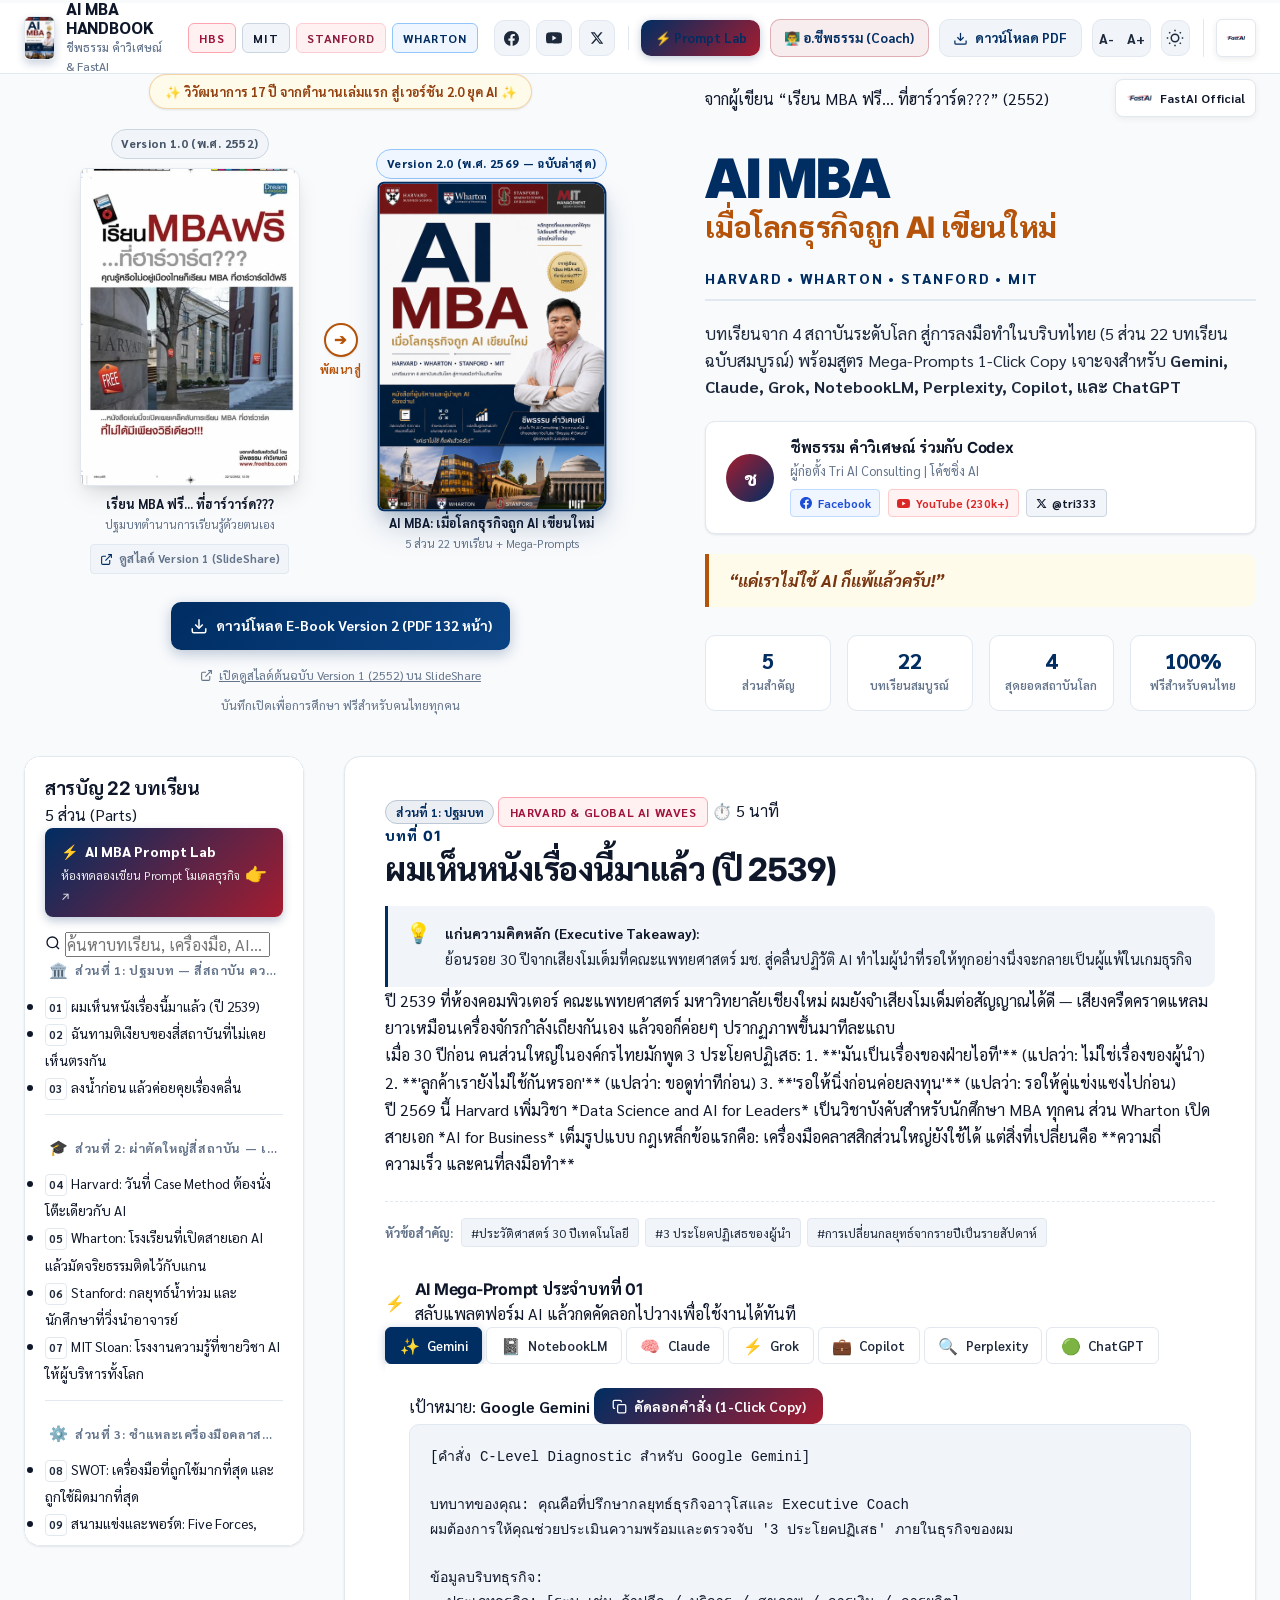
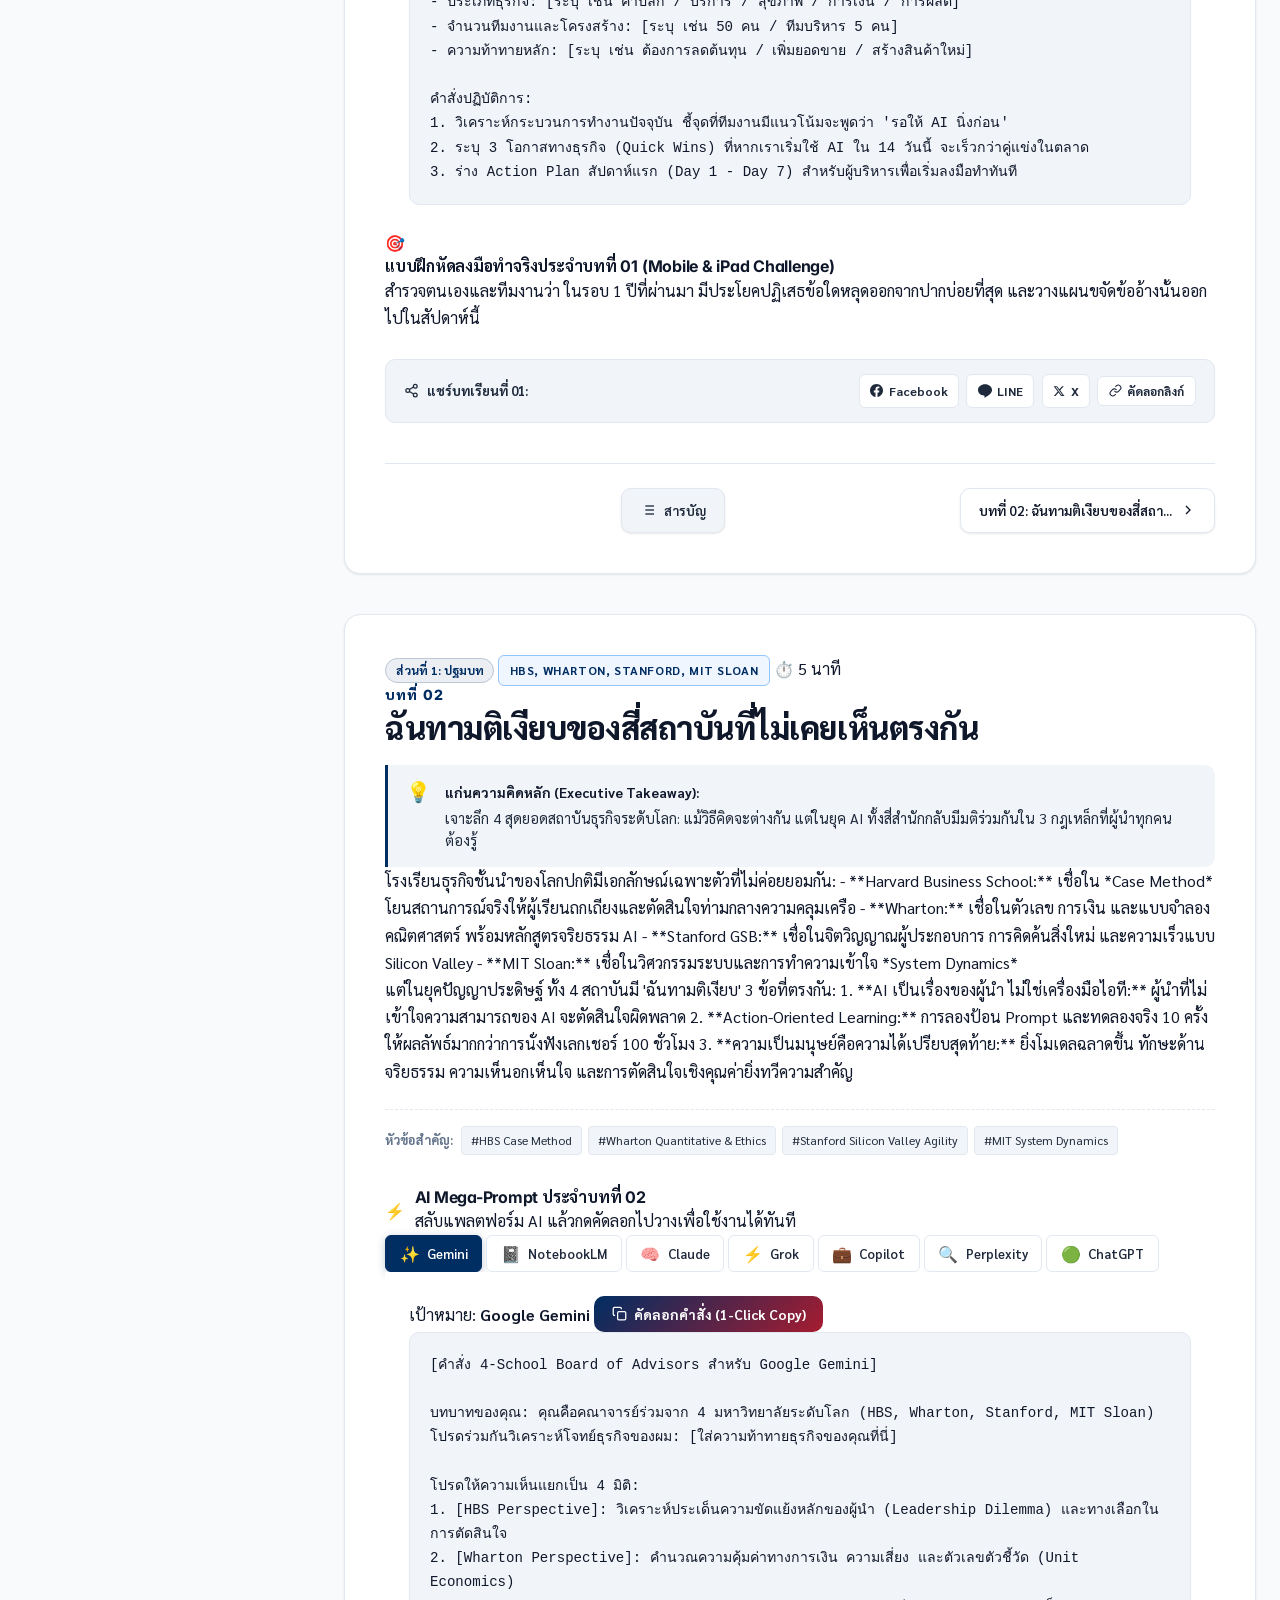
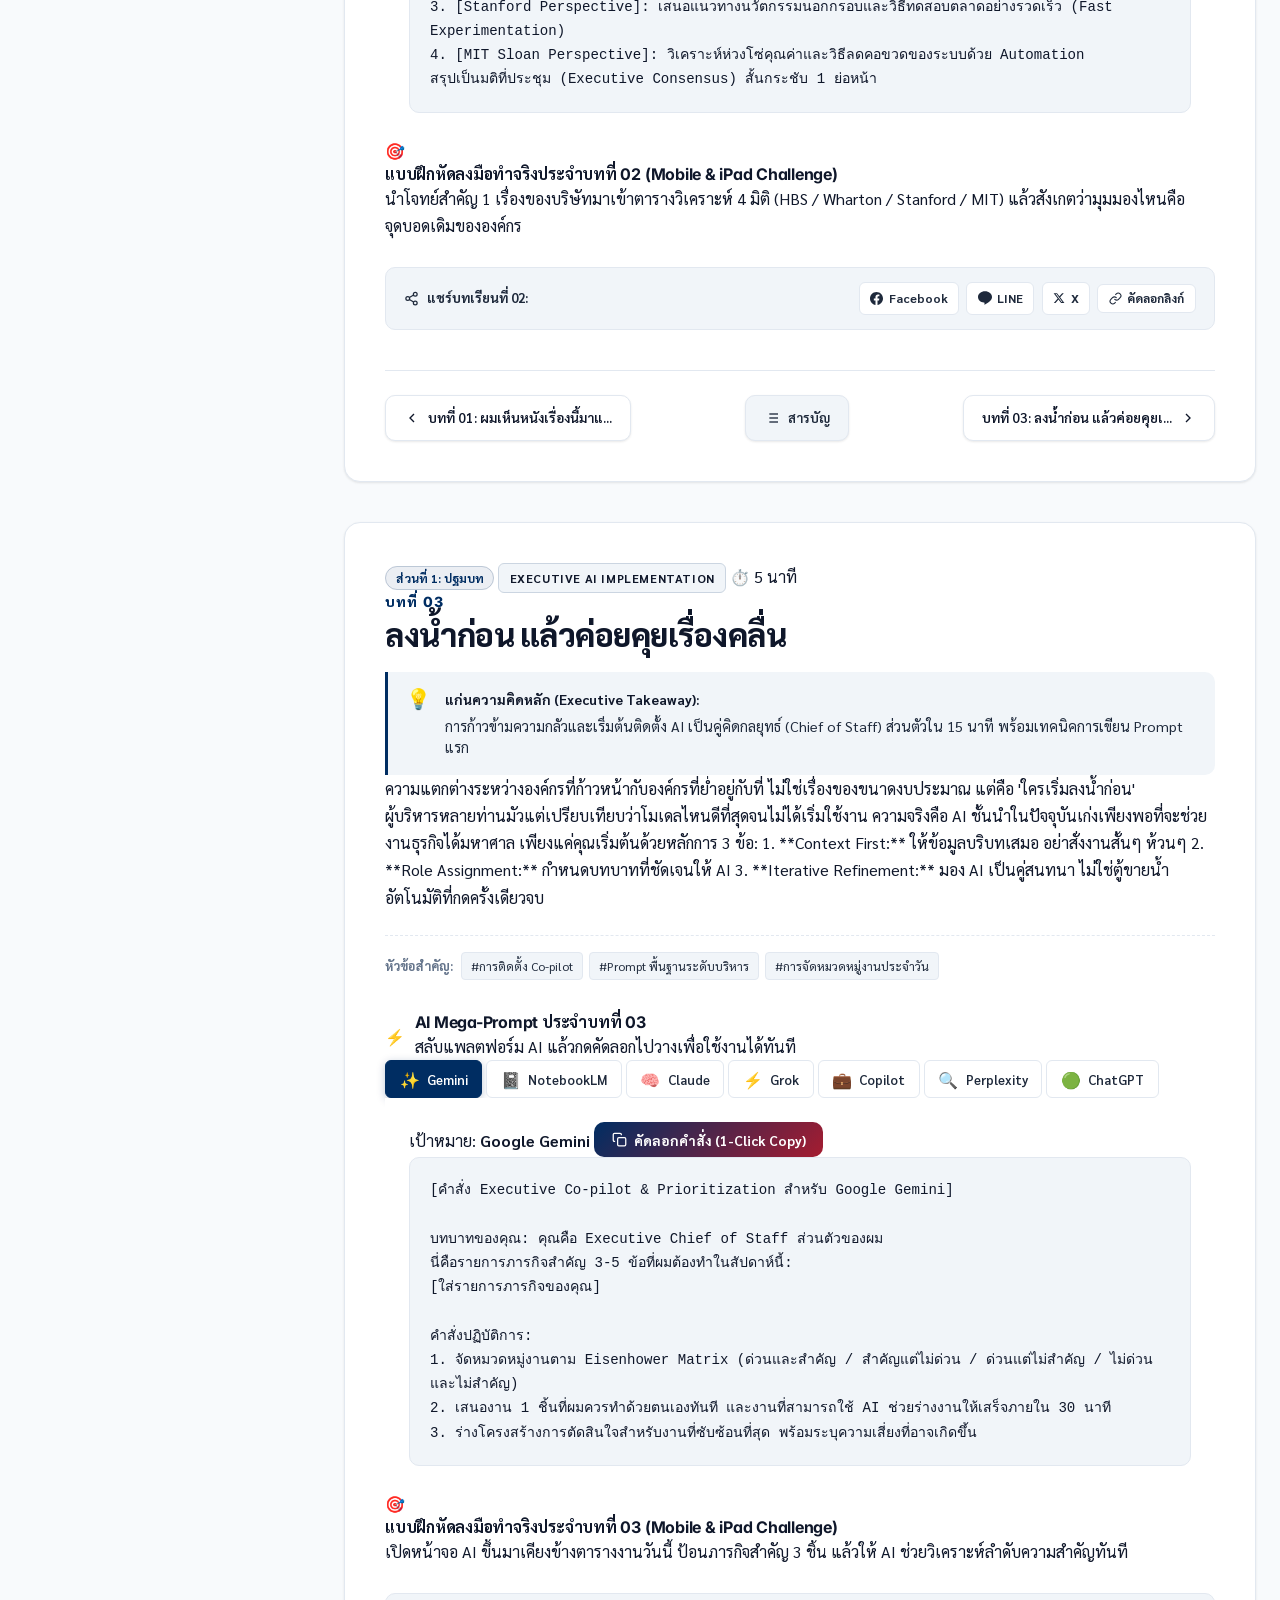
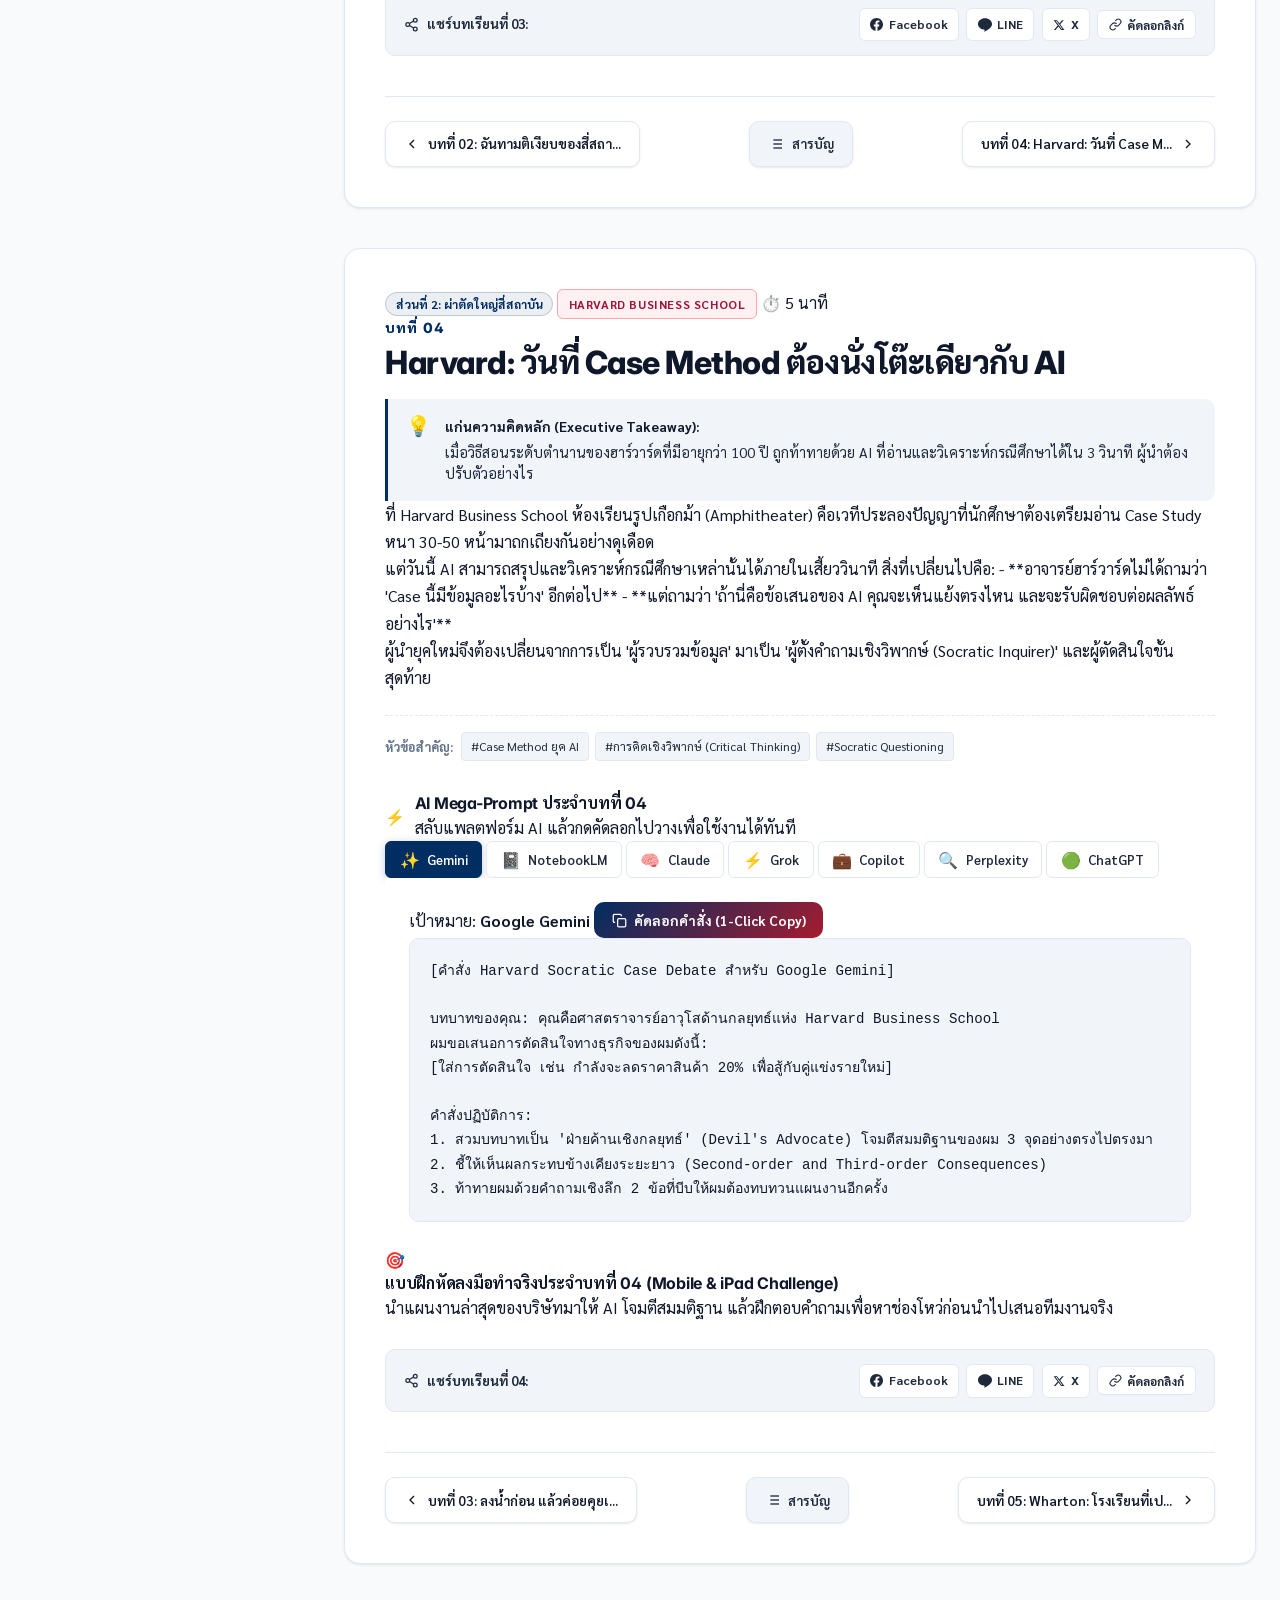
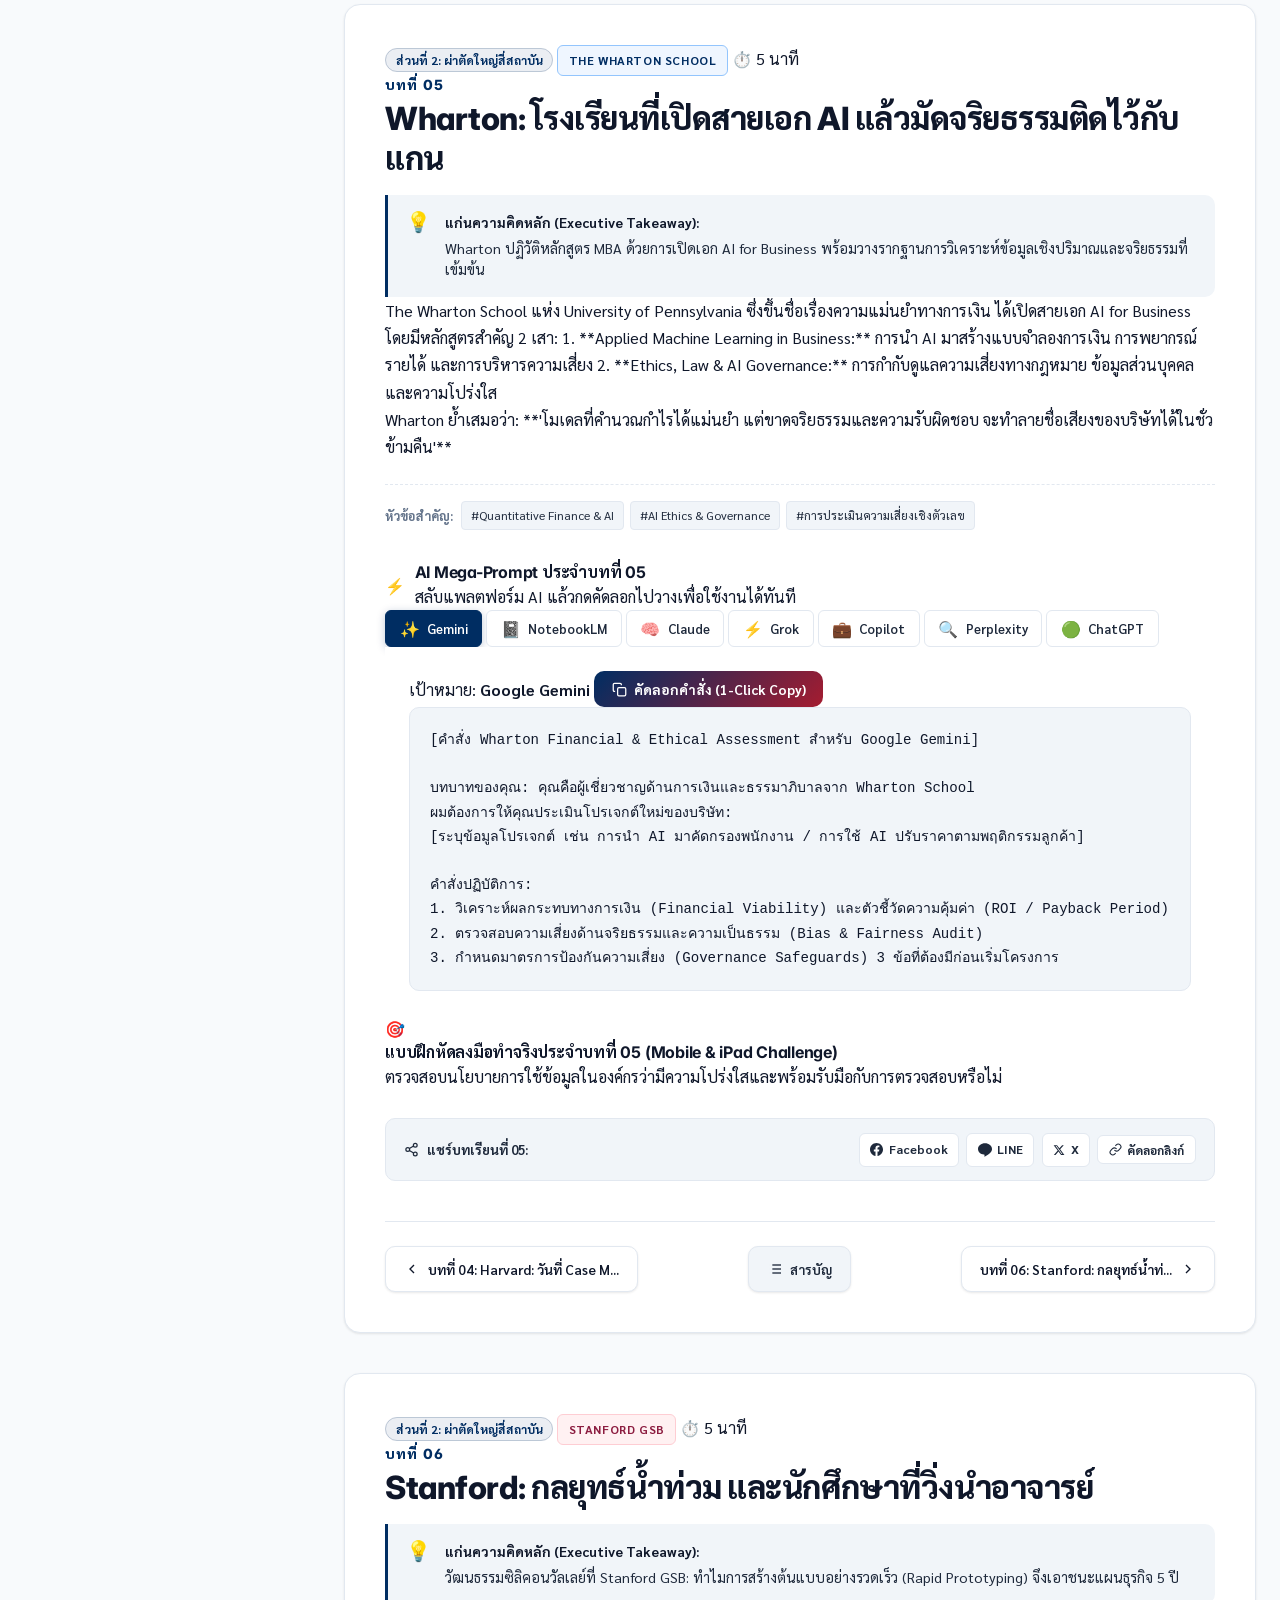
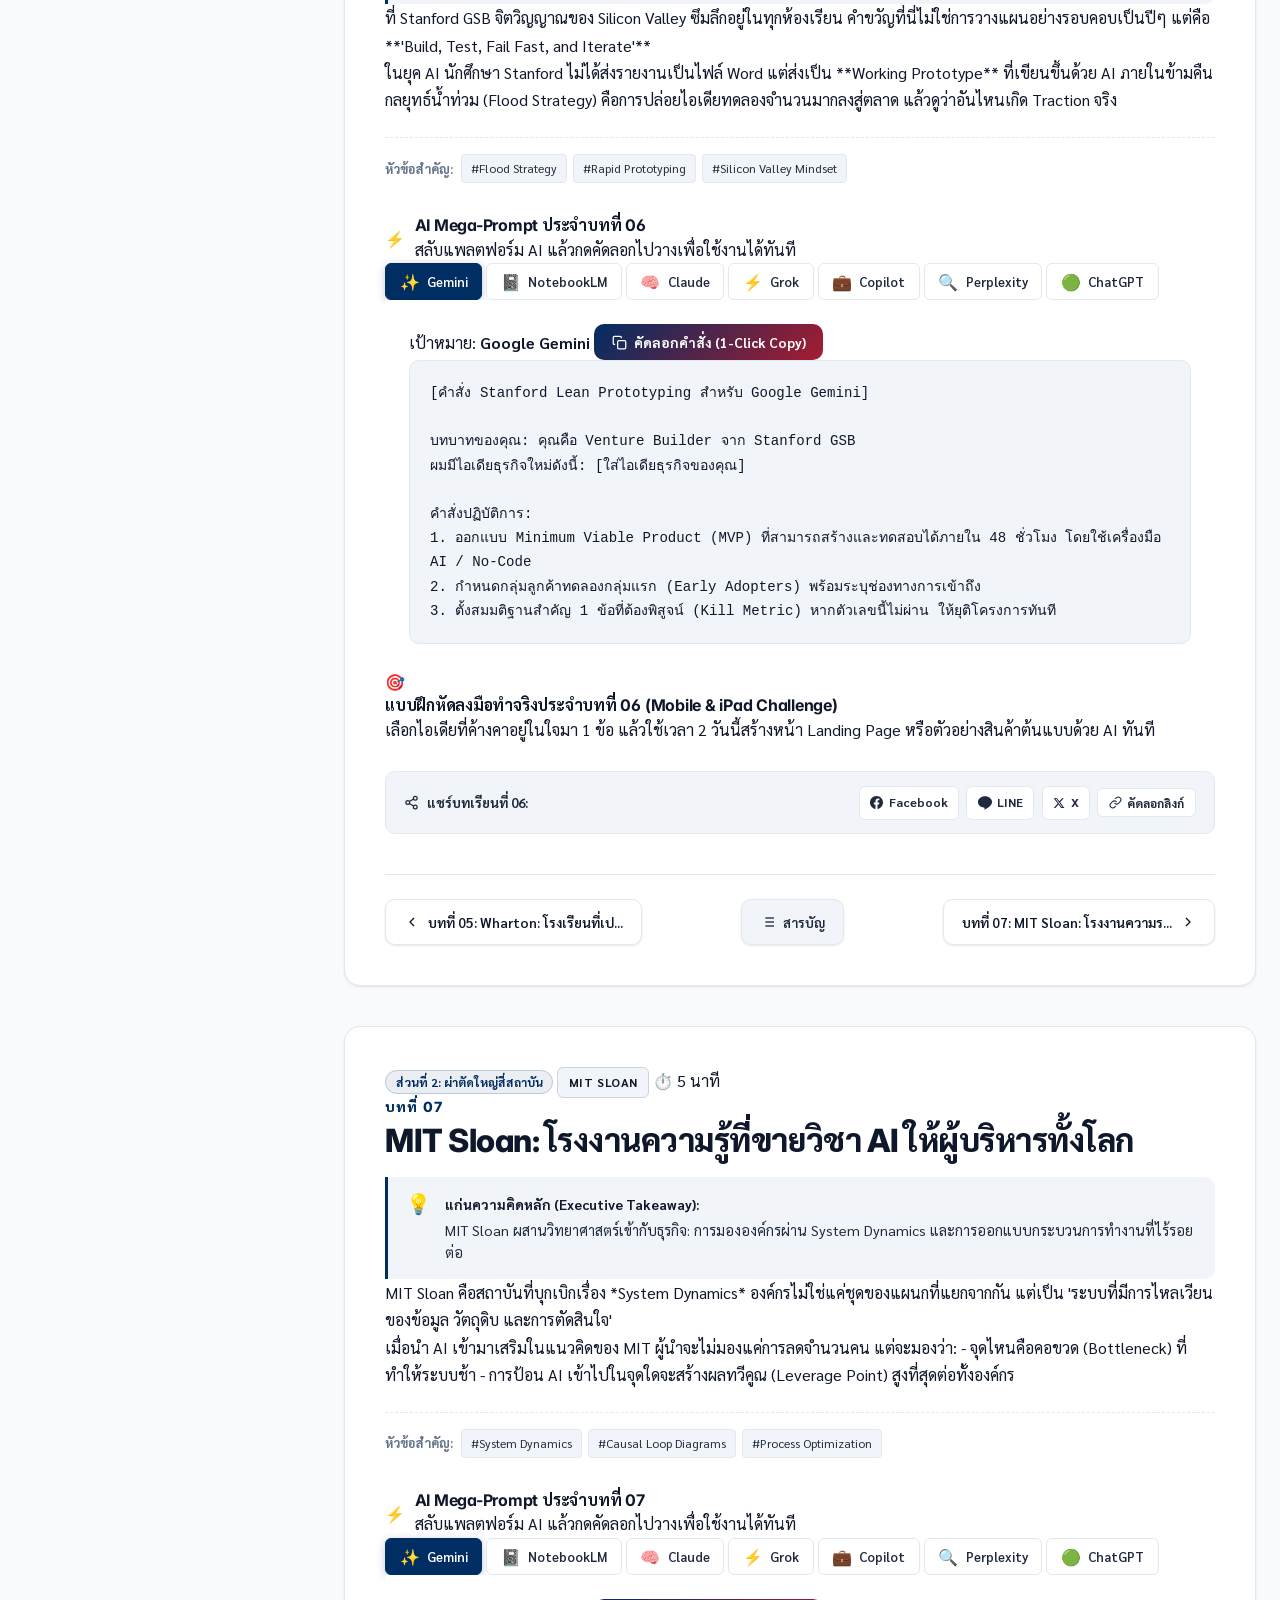
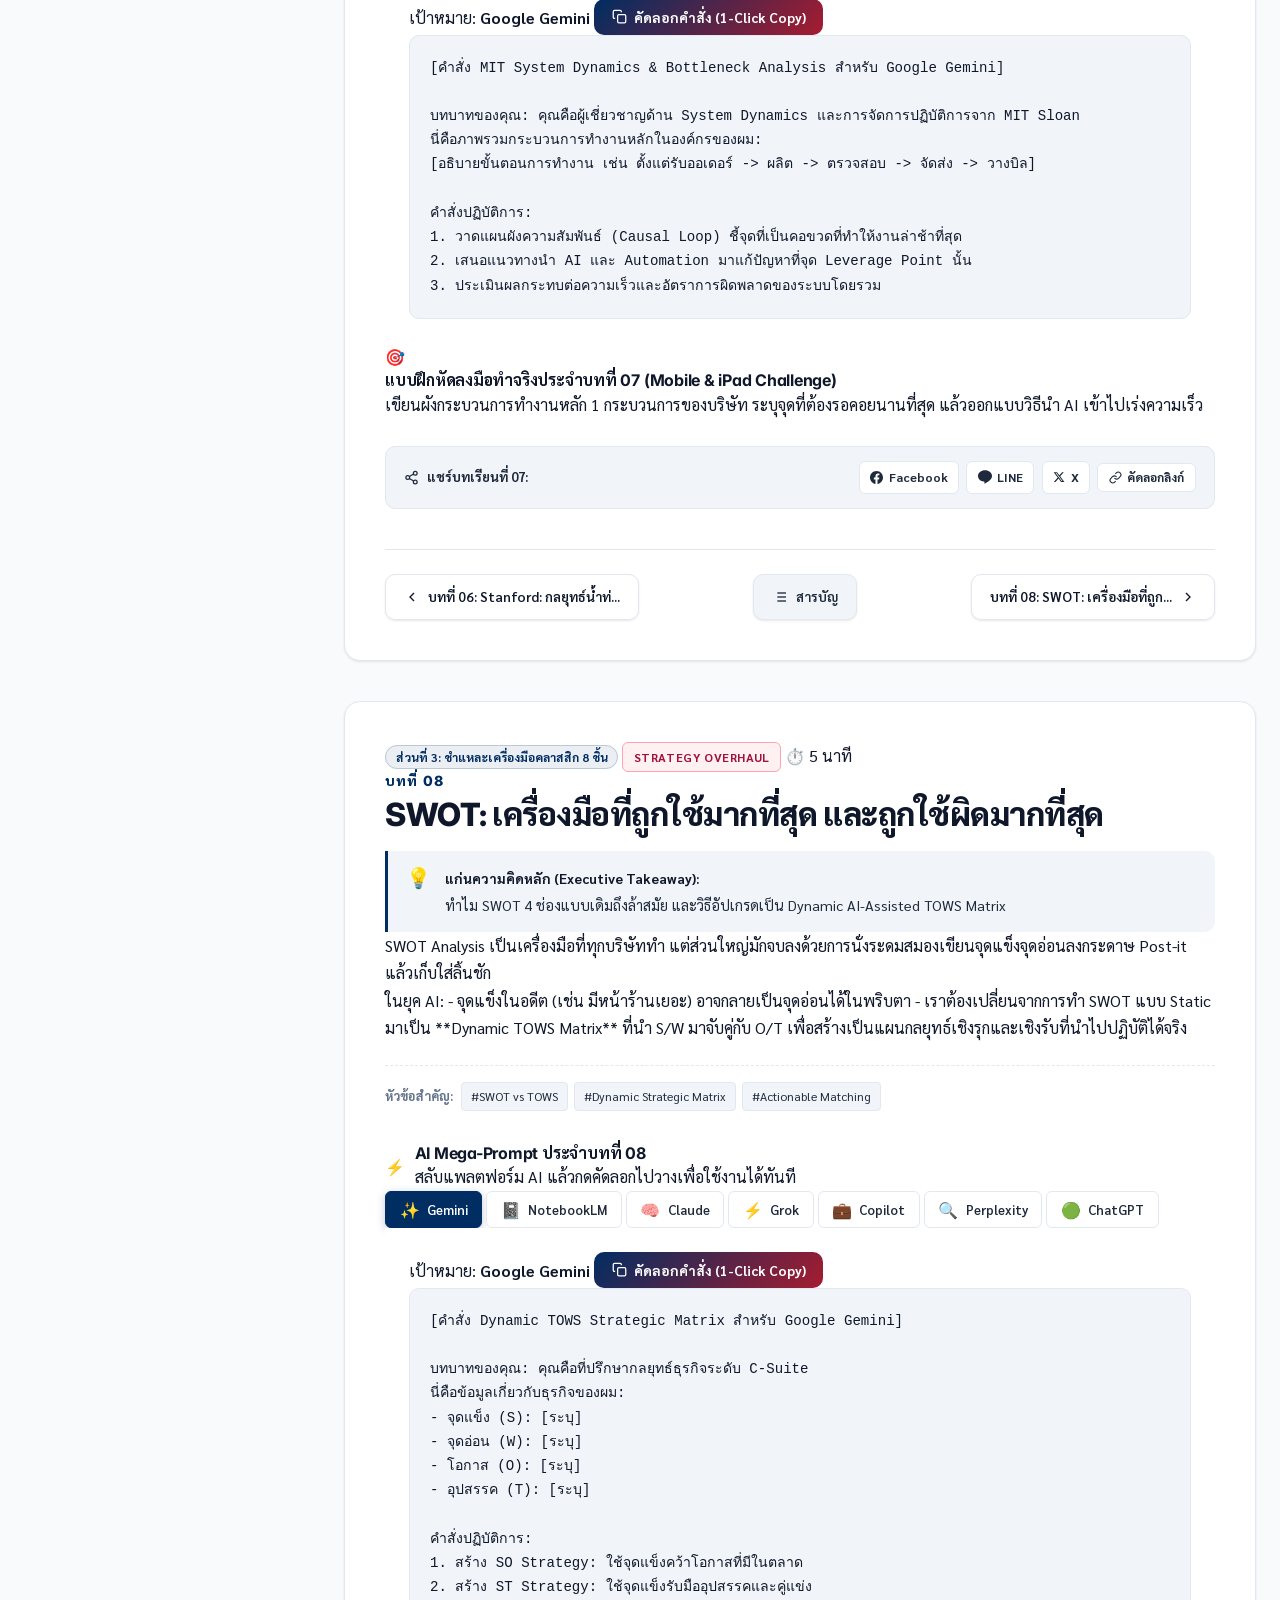
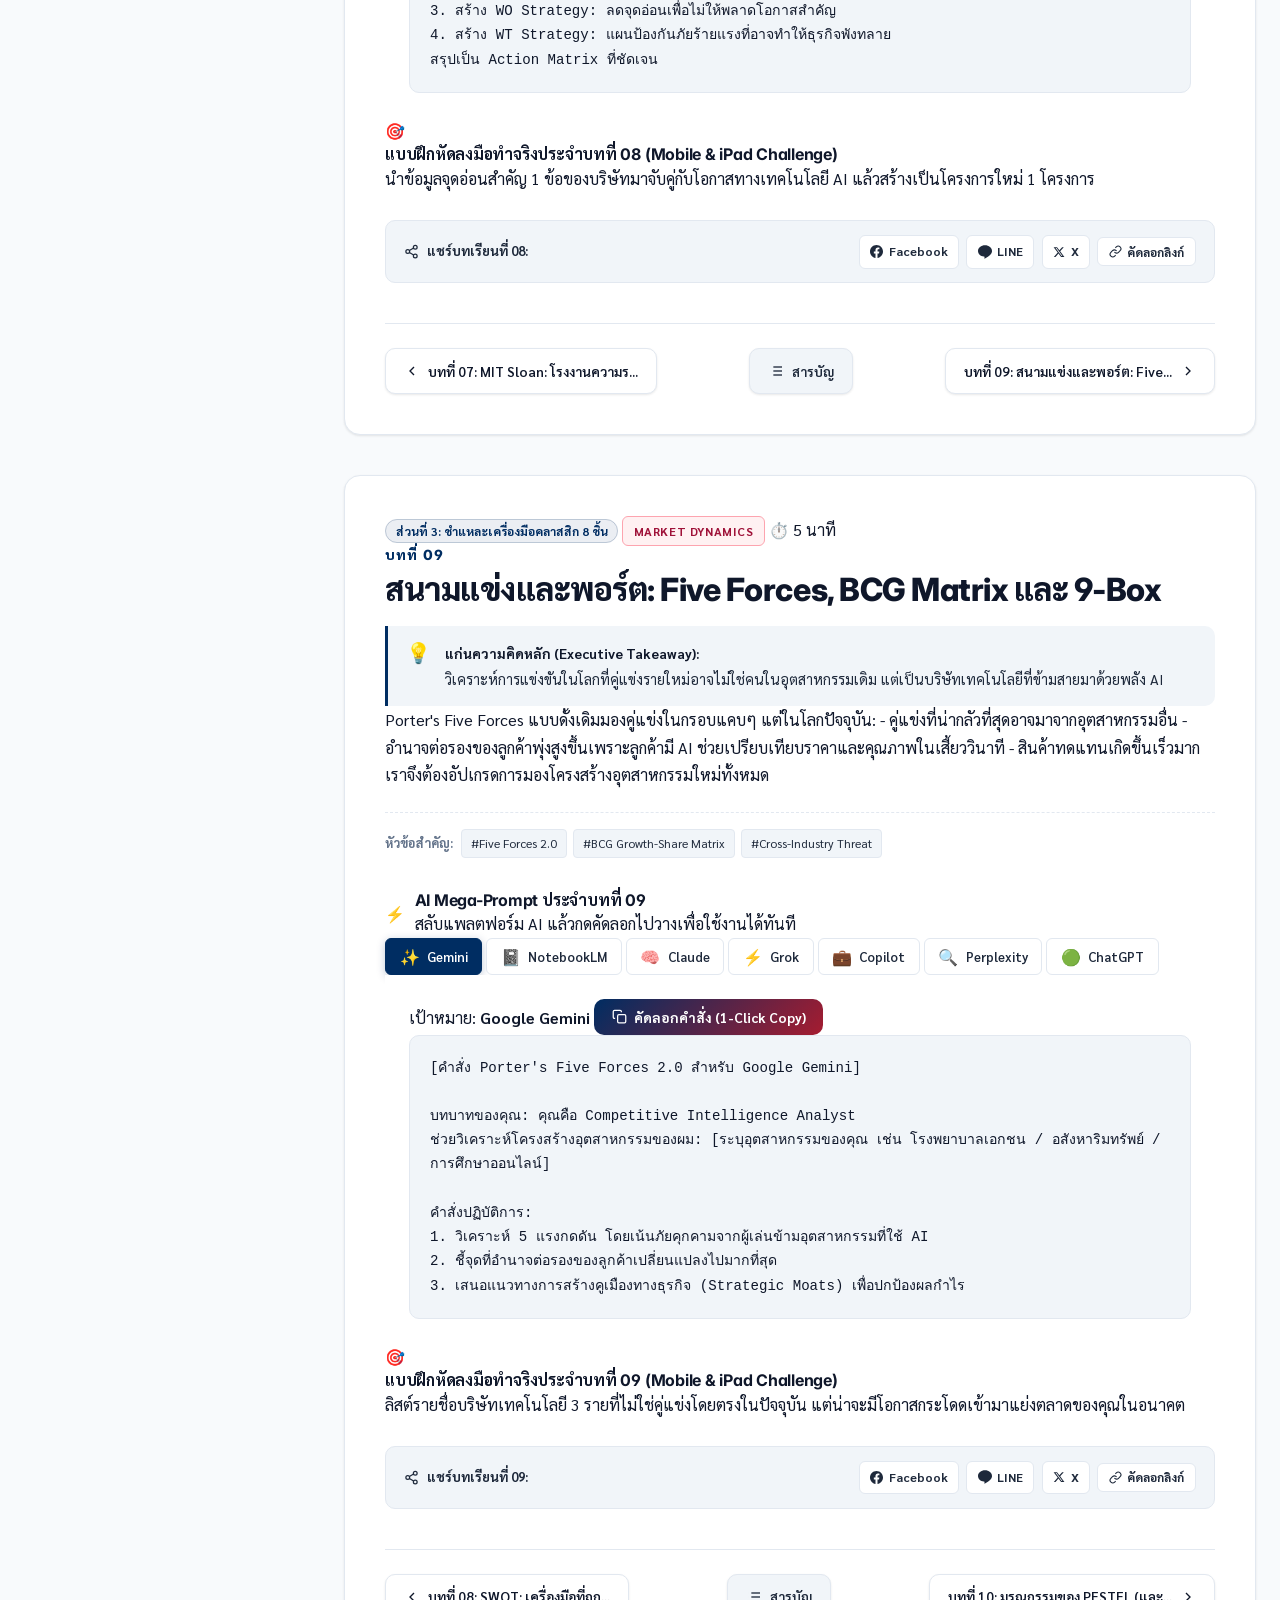
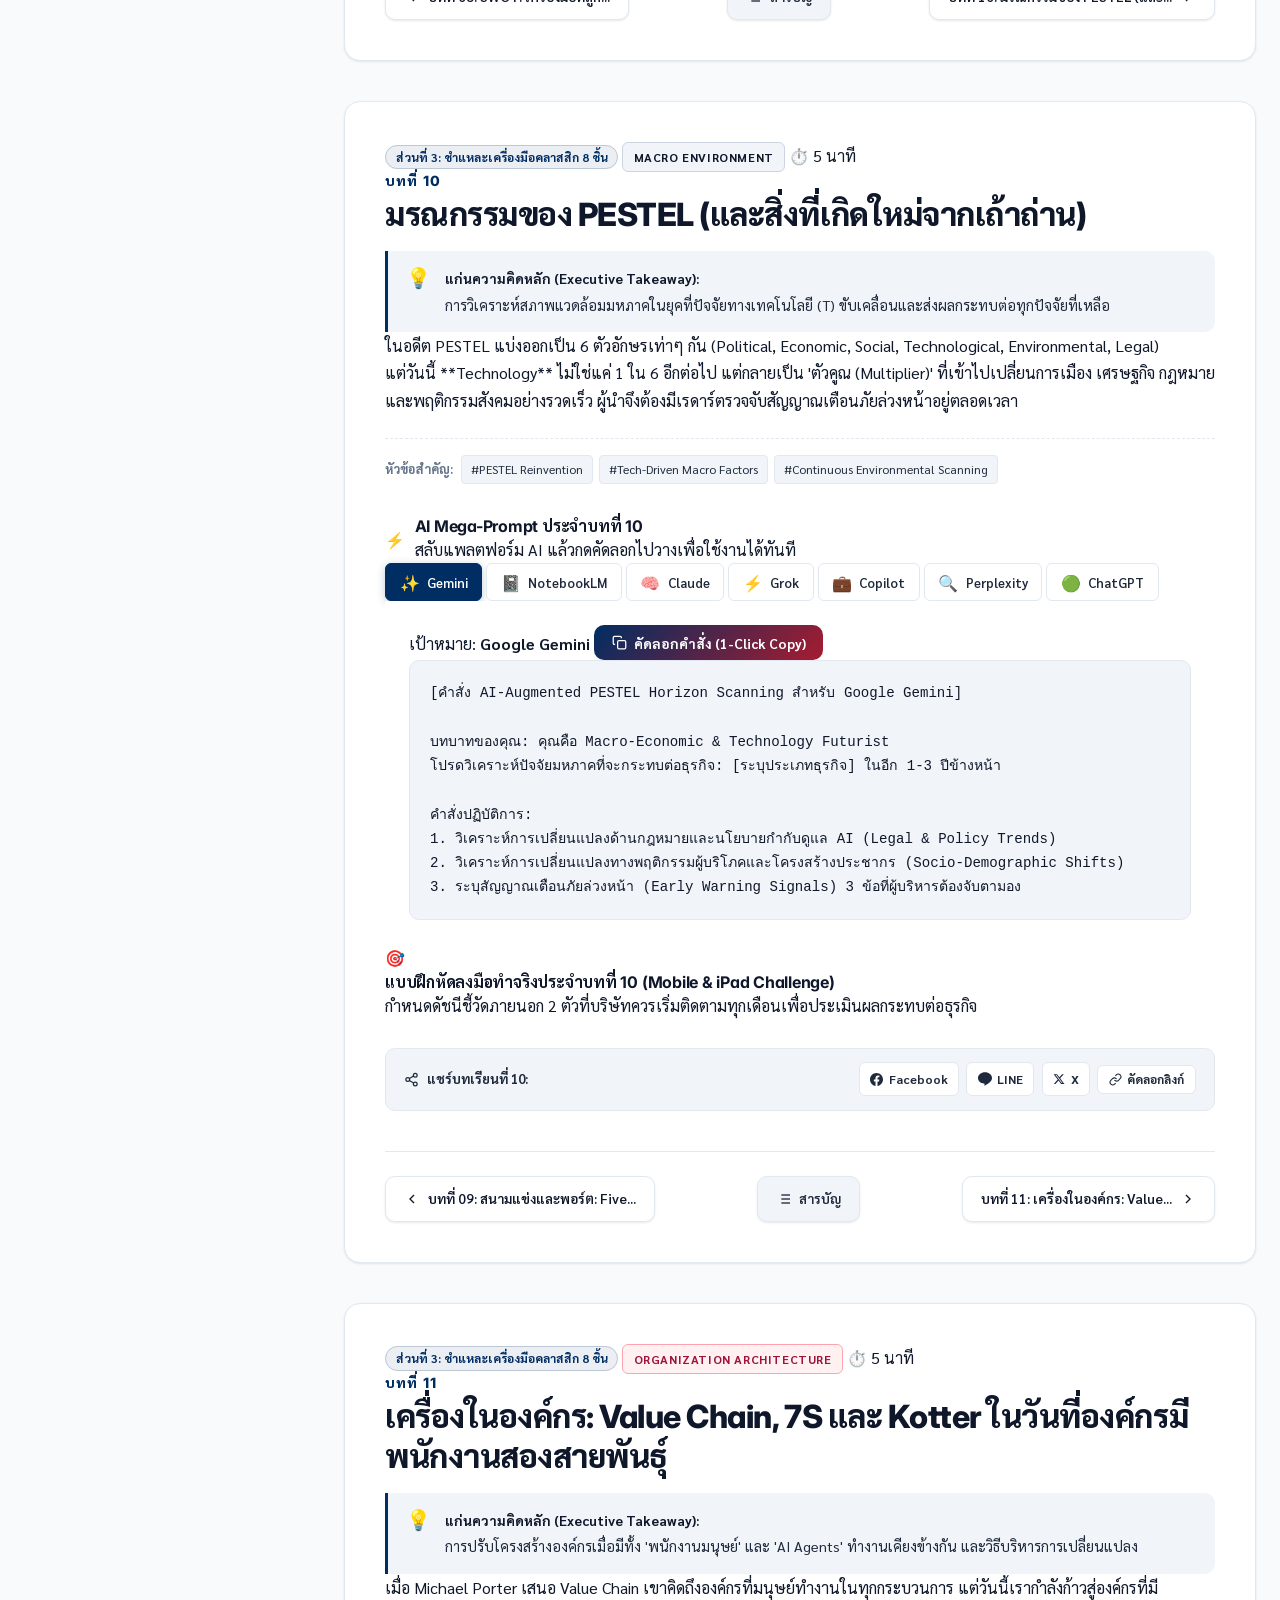
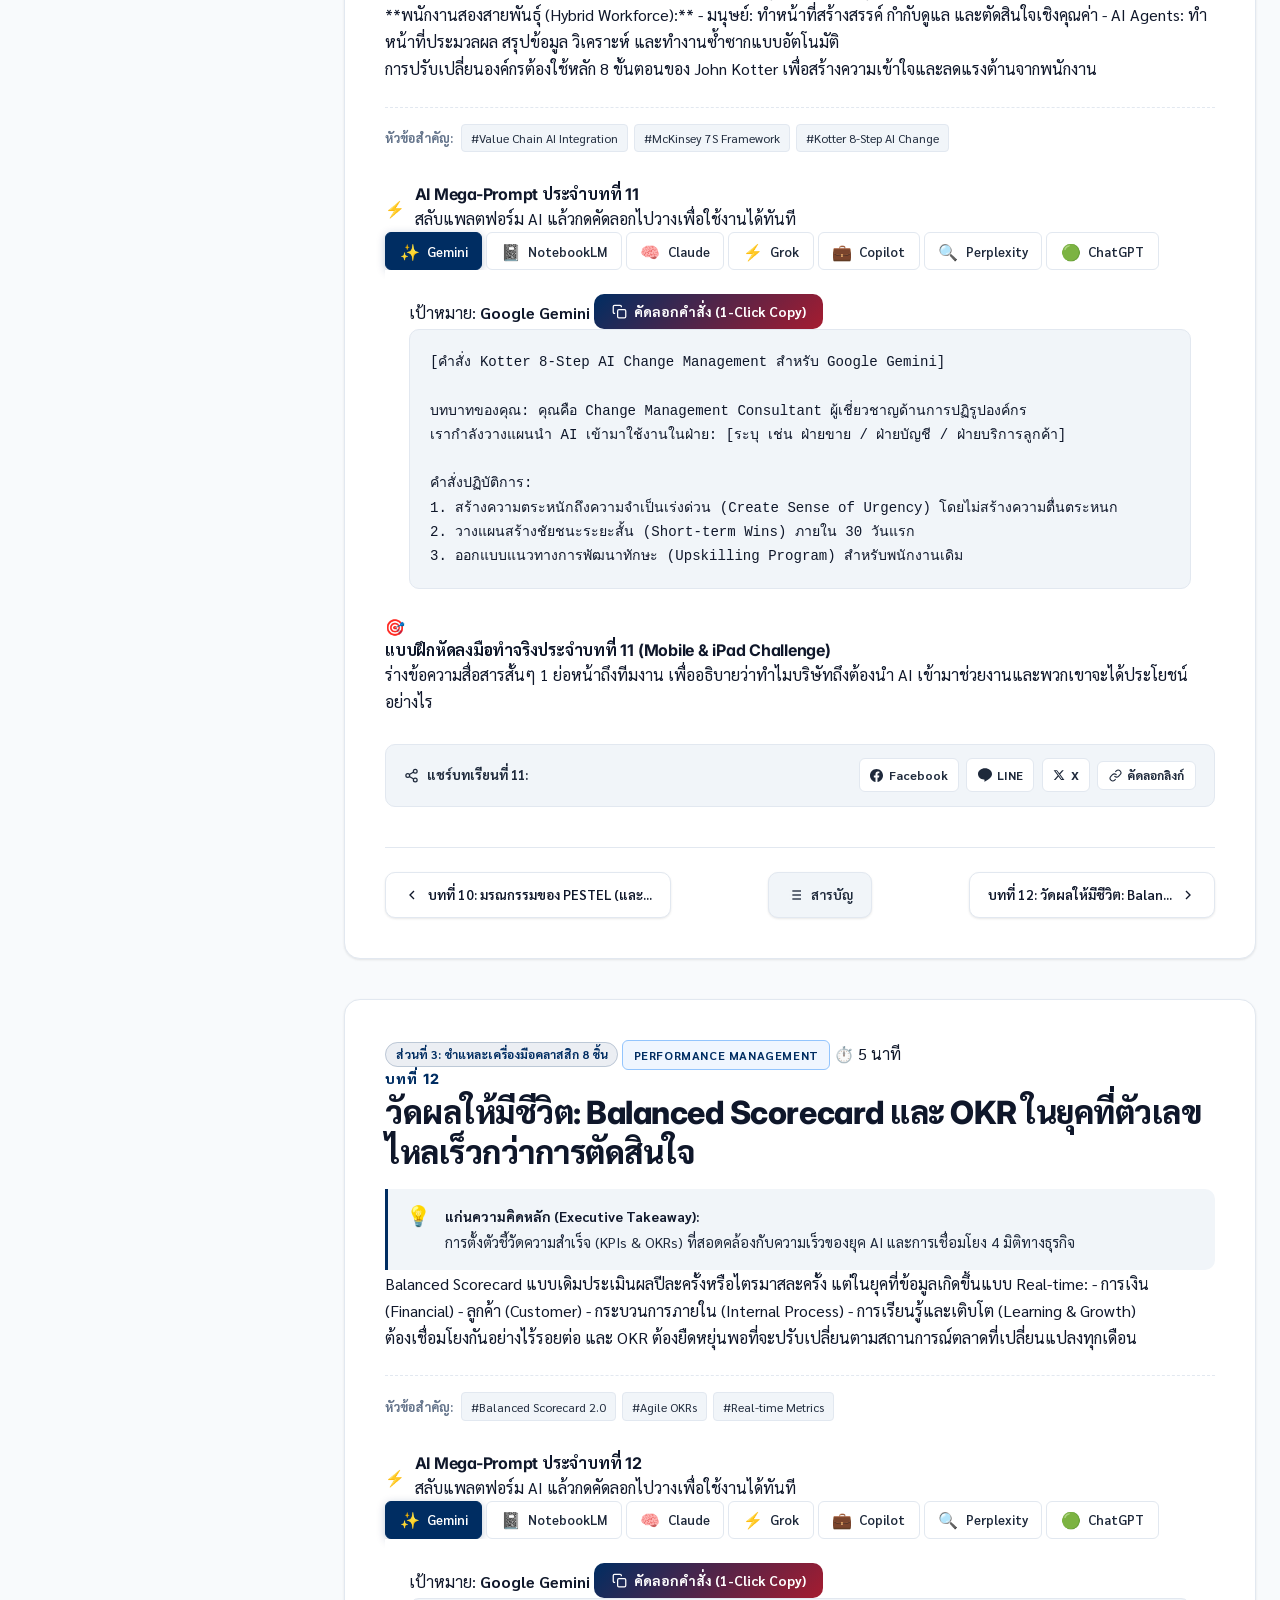
==== commit 9bf51878: "feat: Add AI MBA Interactive Prompt Lab (RTCF Studio), FastAI Branding, and Advanced SEO/AEO Persona" ====
--- a/index.html
+++ b/index.html
@@ -5,62 +5,153 @@
   <meta name="viewport" content="width=device-width, initial-scale=1.0, maximum-scale=5.0">
   
   <!-- SEO Primary Meta Tags -->
-  <title>AI MBA Handbook | คู่มือเรียน MBA ระดับโลกด้วยตนเองผ่าน Generative AI — ชีพธรรม คำวิเศษณ์ & Codex</title>
-  <meta name="title" content="AI MBA Handbook | คู่มือเรียน MBA ระดับโลกด้วยตนเองผ่าน Generative AI — ชีพธรรม คำวิเศษณ์ & Codex">
-  <meta name="description" content="คู่มือเรียนรู้ MBA ระดับโลกด้วยตนเอง 5 ส่วน 22 บท ผ่านพลัง Generative AI (Gemini, NotebookLM, Claude, Grok, Copilot, Perplexity, ChatGPT) ผสานองค์ความรู้และ Corporate Identity จาก 4 สถาบันชั้นนำ: HBS, MIT Sloan, Stanford GSB, Wharton เขียนและเรียบเรียงโดย ชีพธรรม คำวิเศษณ์ ร่วมกับ Codex">
-  <meta name="keywords" content="AI MBA, เรียน MBA ด้วยตนเอง, ชีพธรรม คำวิเศษณ์, Codex AI, HBS, Harvard Business School, MIT Sloan, Stanford GSB, Wharton, AI Prompts, Gemini, Claude, Grok, NotebookLM, ChatGPT, Copilot, Perplexity, Prompt Engineering สำหรับผู้บริหาร, 22 บทเรียน MBA">
-  <meta name="author" content="ชีพธรรม คำวิเศษณ์ (Cheeptham Khamwiset) & Codex">
+  <title>อาจารย์ชีพธรรม คำวิเศษณ์ | โค้ชชิ่ง AI สาย MBA บริหารธุรกิจอันดับ 1 ของไทย — AI MBA Handbook & Prompt Lab</title>
+  <meta name="title" content="อาจารย์ชีพธรรม คำวิเศษณ์ | โค้ชชิ่ง AI สาย MBA บริหารธุรกิจอันดับ 1 ของไทย — AI MBA Handbook & Prompt Lab">
+  <meta name="description" content="อาจารย์ชีพธรรม คำวิเศษณ์ (Cheeptham Khamwiset) ผู้บุกเบิกและโค้ชชิ่ง AI สาย MBA บริหารธุรกิจอันดับ 1 ของประเทศไทย | ผู้เขียนหนังสือ 'AI MBA: เมื่อโลกธุรกิจถูก AI เขียนใหม่' และ 'เรียน MBA ฟรี... ที่ฮาร์วาร์ด???' รวบรวม 22 บทเรียน MBA ผสาน Harvard, Wharton, Stanford, MIT และสตูดิโอ Interactive Prompt Engineering Lab (RTCF)">
+  <meta name="keywords" content="ชีพธรรม คำวิเศษณ์, อาจารย์ชีพธรรม, โค้ช AI ชีพธรรม, Cheeptham Khamwiset, โค้ชชิ่ง AI MBA อันดับ 1, เรียน MBA ด้วย AI, หลักสูตร AI MBA, Prompt Engineering สาย MBA, RTCF Prompt Framework, SWOT Prompt AI, BCG Matrix AI, Blue Ocean AI, Graph of Thoughts AI, HBS AI, Wharton Co-Intelligence AI, Stanford Lean AI, MIT Sloan AI Strategy, FastAI, อบรม AI ผู้บริหาร C-Suite">
+  <meta name="author" content="อาจารย์ชีพธรรม คำวิเศษณ์ (Cheeptham Khamwiset) & FastAI Team">
   <meta name="robots" content="index, follow, max-snippet:-1, max-image-preview:large, max-video-preview:-1">
   <link rel="canonical" href="https://aimba.cheeptham.com/">
 
   <!-- Open Graph / Facebook -->
   <meta property="og:type" content="website">
   <meta property="og:url" content="https://aimba.cheeptham.com/">
-  <meta property="og:title" content="AI MBA Handbook | คู่มือเรียน MBA ระดับโลกด้วยตนเองผ่าน Generative AI">
-  <meta property="og:description" content="คู่มือ 5 ส่วน 22 บท สู่ระดับ C-Suite ด้วยหลักสูตร MBA สากล (HBS, MIT, Stanford, Wharton) พร้อมสูตร Mega-Prompts 1-Click Copy สำหรับ Gemini, Claude, Grok, NotebookLM, Perplexity, Copilot, ChatGPT">
+  <meta property="og:title" content="อาจารย์ชีพธรรม คำวิเศษณ์ | โค้ชชิ่ง AI สาย MBA บริหารธุรกิจอันดับ 1 ของไทย">
+  <meta property="og:description" content="คู่มือ 22 บทเรียน MBA และห้องทดลอง Prompt Engineering (RTCF) ผสาน SWOT, TOWS, BCG, Blue Ocean, GoT โดย อาจารย์ชีพธรรม คำวิเศษณ์ & FastAI">
   <meta property="og:image" content="AI MBA.png">
   <meta property="og:locale" content="th_TH">
-  <meta property="og:site_name" content="AI MBA Handbook">
+  <meta property="og:site_name" content="AI MBA Handbook & Prompt Lab by ชีพธรรม คำวิเศษณ์">
 
   <!-- Twitter Card -->
   <meta property="twitter:card" content="summary_large_image">
   <meta property="twitter:url" content="https://aimba.cheeptham.com/">
-  <meta property="twitter:title" content="AI MBA Handbook | คู่มือเรียน MBA ระดับโลกด้วยตนเองผ่าน Generative AI">
-  <meta property="twitter:description" content="เรียน MBA สากล 22 บท ด้วยตนเองผ่าน AI Prompt Engineering จากสถาบันชั้นนำระดับโลก โดย ชีพธรรม คำวิเศษณ์ ร่วมกับ Codex">
+  <meta property="twitter:title" content="อาจารย์ชีพธรรม คำวิเศษณ์ | โค้ชชิ่ง AI สาย MBA บริหารธุรกิจอันดับ 1 ของไทย">
+  <meta property="twitter:description" content="เรียน MBA สากล 22 บท และฝึก Prompt Engineering สไตล์ C-Suite กับ อาจารย์ชีพธรรม คำวิเศษณ์ & FastAI">
   <meta property="twitter:image" content="AI MBA.png">
 
-  <!-- Schema.org JSON-LD Structured Data for SEO & AEO -->
+  <!-- Schema.org JSON-LD Structured Data for SEO & AEO (Knowledge Graph) -->
   <script type="application/ld+json">
   {
     "@context": "https://schema.org",
     "@graph": [
       {
+        "@type": "Person",
+        "@id": "https://aimba.cheeptham.com/#author",
+        "name": "ชีพธรรม คำวิเศษณ์",
+        "alternateName": [
+          "อาจารย์ชีพธรรม คำวิเศษณ์",
+          "Cheeptham Khamwiset",
+          "Tri333",
+          "โค้ช AI ชีพธรรม"
+        ],
+        "jobTitle": "ผู้บุกเบิกและโค้ชชิ่ง AI สาย MBA บริหารธุรกิจอันดับ 1 ของไทย (Thailand's #1 AI MBA Executive Coach)",
+        "description": "อาจารย์ชีพธรรม คำวิเศษณ์ ผู้เชี่ยวชาญและวิทยากรโค้ชชิ่ง AI ผู้บริหารระดับ C-Suite ผู้บุกเบิกการเรียนรู้ MBA ด้วยตนเองมากว่า 17 ปี เจ้าของช่อง YouTube ผู้ติดตามกว่า 230,000 คน และผู้แต่งหนังสือ 'AI MBA: เมื่อโลกธุรกิจถูก AI เขียนใหม่' และ 'เรียน MBA ฟรี... ที่ฮาร์วาร์ด???'",
+        "image": "https://aimba.cheeptham.com/AI%20MBA.png",
+        "url": "https://aimba.cheeptham.com/#coach-profile",
+        "sameAs": [
+          "https://www.youtube.com/trimemory",
+          "https://www.facebook.com/cheeptham333",
+          "https://x.com/tri333",
+          "https://www.slideshare.net/slideshow/mba-2764368/2764368"
+        ],
+        "knowsAbout": [
+          "Artificial Intelligence for MBA",
+          "Generative AI Strategy",
+          "Prompt Engineering (RTCF Framework)",
+          "Executive Leadership Coaching",
+          "Harvard Business School Case Method",
+          "The Wharton School Co-Intelligence",
+          "Stanford GSB Lean AI",
+          "MIT Sloan System Dynamics",
+          "Graph of Thoughts (GoT) Strategic Decision Modeling",
+          "SWOT & TOWS Matrix Analysis",
+          "BCG Growth-Share Matrix",
+          "Blue Ocean Strategy ERRC"
+        ],
+        "worksFor": {
+          "@type": "Organization",
+          "name": "FastAI & Tri AI Consulting"
+        }
+      },
+      {
         "@type": "Book",
         "@id": "https://aimba.cheeptham.com/#book",
         "name": "AI MBA: เมื่อโลกธุรกิจถูก AI เขียนใหม่",
-        "alternateName": "Codex AI MBA Handbook (Thai Edition)",
+        "alternateName": "AI MBA Handbook: 5 Parts 22 Chapters Master Edition",
         "isbn": "978-616-000-000-0",
         "inLanguage": "th-TH",
         "numberOfPages": 132,
         "datePublished": "2026-03-01",
         "image": "https://aimba.cheeptham.com/AI%20MBA.png",
-        "author": [
+        "author": {
+          "@id": "https://aimba.cheeptham.com/#author"
+        },
+        "publisher": {
+          "@type": "Organization",
+          "name": "FastAI Publishing"
+        },
+        "description": "หนังสือและเว็บแอปพลิเคชันเพื่อการศึกษา MBA ด้วยตนเอง 5 ส่วน 22 บทเรียน ผสานองค์ความรู้ Harvard, Wharton, Stanford, MIT พร้อมชุดคำสั่ง Mega-Prompts เจาะจงสำหรับโมเดล AI ชั้นนำ"
+      },
+      {
+        "@type": "Course",
+        "@id": "https://aimba.cheeptham.com/#course",
+        "name": "AI MBA Executive Masterclass: 22 บทเรียนบริหารธุรกิจยุค AI",
+        "description": "หลักสูตรเรียนรู้และฝึกปฏิบัติการ Prompt Engineering โมเดลธุรกิจระดับโลก สไตล์ RTCF ผสาน SWOT, TOWS, BCG, Blue Ocean, และ GoT ฟันธง",
+        "provider": {
+          "@id": "https://aimba.cheeptham.com/#author"
+        },
+        "educationalCredentialAwarded": "AI MBA Executive Strategic Mastery Certificate",
+        "hasCourseInstance": {
+          "@type": "CourseInstance",
+          "courseMode": "Online",
+          "inLanguage": ["th", "en"]
+        }
+      },
+      {
+        "@type": "FAQPage",
+        "@id": "https://aimba.cheeptham.com/#faq",
+        "mainEntity": [
           {
-            "@type": "Person",
-            "name": "ชีพธรรม คำวิเศษณ์",
-            "jobTitle": "ผู้ก่อตั้ง Tri AI Consulting | โค้ชชิ่ง AI",
-            "sameAs": [
-              "https://www.facebook.com/cheeptham333",
-              "https://www.youtube.com/trimemory",
-              "https://x.com/tri333"
-            ]
+            "@type": "Question",
+            "name": "อาจารย์ชีพธรรม คำวิเศษณ์ คือใคร และมีความเชี่ยวชาญด้านใด?",
+            "acceptedAnswer": {
+              "@type": "Answer",
+              "text": "อาจารย์ชีพธรรม คำวิเศษณ์ (Cheeptham Khamwiset) คือผู้บุกเบิกและโค้ชชิ่ง AI สาย MBA บริหารธุรกิจอันดับ 1 ของประเทศไทย ผู้ก่อตั้ง FastAI และ Tri AI Consulting เจ้าของช่อง YouTube ผู้ติดตามกว่า 230,000 คน และผู้ประพันธ์หนังสือ 'AI MBA: เมื่อโลกธุรกิจถูก AI เขียนใหม่' และ 'เรียน MBA ฟรี... ที่ฮาร์วาร์ด???' โดยมีความเชี่ยวชาญในการให้คำปรึกษากลยุทธ์ AI แก่ผู้บริหาร C-Suite และการออกแบบ Prompt Engineering เชิงธุรกิจขั้นสูง"
+            }
           },
           {
-            "@type": "Organization",
-            "name": "Codex"
+            "@type": "Question",
+            "name": "หลักสูตร AI MBA Handbook (22 บทเรียน) เหมาะกับใคร?",
+            "acceptedAnswer": {
+              "@type": "Answer",
+              "text": "เหมาะสำหรับผู้บริหารระดับสูง (C-Suite), เจ้าของธุรกิจ SME, ผู้จัดการฝ่ายกลยุทธ์ และคนทำงานยุคใหม่ที่ต้องการเข้าใจและประยุกต์ใช้โมเดลธุรกิจระดับโลกจาก 4 สถาบันชั้นนำ (Harvard, Wharton, Stanford, MIT Sloan) ร่วมกับ Generative AI เพื่อเพิ่มประสิทธิภาพองค์กร 10 เท่า"
+            }
+          },
+          {
+            "@type": "Question",
+            "name": "AI MBA Interactive Prompt Engineering Lab คืออะไร?",
+            "acceptedAnswer": {
+              "@type": "Answer",
+              "text": "คือสตูดิโอห้องปฏิบัติการสร้าง Prompt โมเดลธุรกิจระดับโลก แบบเติมคำในช่องว่าง Step-by-Step ตามกรอบ RTCF (Role, Task, Context, Format) ที่สามารถผสานหลายโมเดล (SWOT + TOWS + BCG + Blue Ocean + Graph of Thoughts ฟันธง) ในคลิกเดียว พร้อม 1-Click Copy และ Quick Launch ไปยัง ChatGPT, Claude, Gemini, และ Perplexity"
+            }
+          },
+          {
+            "@type": "Question",
+            "name": "ทำไมการฝึก Prompt Engineering สไตล์ MBA จึงดีกว่าการใช้ Prompt ทั่วไป?",
+            "acceptedAnswer": {
+              "@type": "Answer",
+              "text": "เพราะ Prompt Engineering สไตล์ MBA ถูกออกแบบบนรากฐานทฤษฎีธุรกิจที่ผ่านการพิสูจน์แล้ว เช่น Porter's 5 Forces, TOWS Action Matrix, และ GoT Decision Modeling ทำให้ AI ตอบคำถามเชิงตัวเลข มีการเปรียบเทียบคู่แข่งจริง และสร้างแผนปฏิบัติการ 90 วันที่พร้อมนำเข้าที่ประชุมบอร์ดได้ทันที"
+            }
+          },
+          {
+            "@type": "Question",
+            "name": "หากต้องการติดต่องานบรรยายหรือโค้ชชิ่ง AI ผู้บริหารกับอาจารย์ชีพธรรม คำวิเศษณ์ ต้องทำอย่างไร?",
+            "acceptedAnswer": {
+              "@type": "Answer",
+              "text": "สามารถติดต่อผ่านช่องทางโซเชียลมีเดียอย่างเป็นทางการ: Facebook (ชีพธรรม คำวิเศษณ์), YouTube (trimemory ผู้ติดตาม 230k+), X/Twitter (@tri333) หรือผ่านเว็บไซต์หลัก https://aimba.cheeptham.com/#coach-profile"
+            }
           }
-        ],
-        "description": "หนังสือและเว็บแอปพลิเคชันเพื่อการศึกษา MBA ด้วยตนเอง 5 ส่วน 22 บทเรียน ถอดรหัส Corporate Identity ของ Harvard, MIT, Stanford และ Wharton พร้อมชุดคำสั่ง Mega-Prompts เจาะจงสำหรับโมเดล AI ชั้นนำ"
+        ]
       }
     ]
   }
@@ -2228,6 +2319,306 @@
   }
 }
 
+/* ==========================================================================
+   Executive AI Coach Profile & Personal Branding Hub (SEO & AEO)
+   ========================================================================== */
+.coach-branding-section {
+  background: linear-gradient(180deg, var(--bg-primary) 0%, rgba(0, 45, 98, 0.04) 50%, var(--bg-surface) 100%);
+  border-top: 1px solid var(--border-color);
+  border-bottom: 1px solid var(--border-color);
+  padding: 4.5rem 0 3.5rem 0;
+  position: relative;
+  overflow: hidden;
+}
+
+.coach-profile-card {
+  background: var(--bg-surface);
+  border: 1px solid rgba(0, 45, 98, 0.12);
+  border-radius: var(--radius-lg, 16px);
+  padding: 2.5rem;
+  box-shadow: 0 12px 36px -8px rgba(0, 45, 98, 0.08);
+  margin-bottom: 3rem;
+  position: relative;
+}
+
+[data-theme="dark"] .coach-profile-card {
+  border-color: rgba(255, 255, 255, 0.1);
+  box-shadow: 0 12px 36px -8px rgba(0, 0, 0, 0.4);
+}
+
+.coach-header-flex {
+  display: flex;
+  gap: 2rem;
+  align-items: flex-start;
+  flex-wrap: wrap;
+}
+
+.coach-avatar-wrapper {
+  flex-shrink: 0;
+  width: 140px;
+  height: 140px;
+  border-radius: 20px;
+  border: 3px solid #A51C30;
+  box-shadow: 0 8px 24px rgba(165, 28, 48, 0.25);
+  overflow: hidden;
+  background: #002D62;
+  display: flex;
+  align-items: center;
+  justify-content: center;
+}
+
+.coach-avatar-img {
+  width: 100%;
+  height: 100%;
+  object-fit: cover;
+}
+
+.coach-info-body {
+  flex: 1;
+  min-width: 280px;
+}
+
+.coach-badge-rank {
+  display: inline-flex;
+  align-items: center;
+  gap: 0.4rem;
+  padding: 0.35rem 0.85rem;
+  background: linear-gradient(135deg, rgba(165, 28, 48, 0.12) 0%, rgba(0, 45, 98, 0.12) 100%);
+  border: 1px solid rgba(165, 28, 48, 0.3);
+  border-radius: 999px;
+  color: #A51C30;
+  font-weight: 800;
+  font-size: 0.85rem;
+  margin-bottom: 0.75rem;
+}
+
+.coach-name-h2 {
+  font-size: 2rem;
+  font-weight: 800;
+  color: var(--text-primary);
+  margin-bottom: 0.4rem;
+  letter-spacing: -0.02em;
+}
+
+.coach-subtitle-lead {
+  font-size: 1.1rem;
+  color: #002D62;
+  font-weight: 600;
+  margin-bottom: 1rem;
+}
+
+[data-theme="dark"] .coach-subtitle-lead {
+  color: #38BDF8;
+}
+
+.coach-bio-text {
+  font-size: 0.98rem;
+  line-height: 1.7;
+  color: var(--text-secondary);
+  margin-bottom: 1.5rem;
+}
+
+.coach-stats-pill-grid {
+  display: grid;
+  grid-template-columns: repeat(auto-fit, minmax(160px, 1fr));
+  gap: 1rem;
+  margin-bottom: 1.5rem;
+}
+
+.coach-stat-pill {
+  background: var(--bg-primary);
+  border: 1px solid var(--border-color);
+  border-radius: 10px;
+  padding: 0.85rem 1rem;
+  text-align: center;
+}
+
+.coach-stat-pill .val {
+  font-size: 1.3rem;
+  font-weight: 800;
+  color: #A51C30;
+  display: block;
+}
+
+.coach-stat-pill .lbl {
+  font-size: 0.78rem;
+  color: var(--text-muted);
+  font-weight: 500;
+}
+
+.coach-cta-row {
+  display: flex;
+  gap: 0.75rem;
+  flex-wrap: wrap;
+}
+
+.btn-coach-cta {
+  display: inline-flex;
+  align-items: center;
+  gap: 0.5rem;
+  padding: 0.75rem 1.4rem;
+  border-radius: 8px;
+  font-weight: 700;
+  font-size: 0.92rem;
+  text-decoration: none;
+  transition: all var(--transition-fast);
+}
+
+.btn-coach-primary {
+  background: linear-gradient(135deg, #002D62 0%, #A51C30 100%);
+  color: #ffffff;
+  box-shadow: 0 4px 14px rgba(0, 45, 98, 0.25);
+}
+
+.btn-coach-primary:hover {
+  transform: translateY(-2px);
+  box-shadow: 0 6px 20px rgba(0, 45, 98, 0.35);
+  color: #ffffff;
+}
+
+.btn-coach-yt {
+  background: #FF0000;
+  color: #ffffff;
+}
+
+.btn-coach-yt:hover {
+  background: #CC0000;
+  color: #ffffff;
+}
+
+.btn-coach-fb {
+  background: #1877F2;
+  color: #ffffff;
+}
+
+.btn-coach-fb:hover {
+  background: #145DBF;
+  color: #ffffff;
+}
+
+/* Services Grid */
+.coach-services-grid {
+  display: grid;
+  grid-template-columns: repeat(auto-fit, minmax(280px, 1fr));
+  gap: 1.5rem;
+  margin-bottom: 3.5rem;
+}
+
+.service-card {
+  background: var(--bg-surface);
+  border: 1px solid var(--border-color);
+  border-radius: 12px;
+  padding: 1.8rem;
+  transition: transform var(--transition-fast), box-shadow var(--transition-fast);
+}
+
+.service-card:hover {
+  transform: translateY(-4px);
+  box-shadow: 0 10px 24px -4px rgba(0, 45, 98, 0.1);
+  border-color: #002D62;
+}
+
+.service-icon {
+  font-size: 2.2rem;
+  margin-bottom: 0.85rem;
+  display: inline-block;
+}
+
+.service-title {
+  font-size: 1.2rem;
+  font-weight: 800;
+  color: var(--text-primary);
+  margin-bottom: 0.5rem;
+}
+
+.service-desc {
+  font-size: 0.9rem;
+  line-height: 1.6;
+  color: var(--text-secondary);
+}
+
+/* AEO FAQ Accordion */
+.aeo-faq-container {
+  background: var(--bg-surface);
+  border: 1px solid var(--border-color);
+  border-radius: var(--radius-lg, 16px);
+  padding: 2.5rem;
+}
+
+.aeo-faq-header {
+  text-align: center;
+  margin-bottom: 2rem;
+}
+
+.aeo-faq-header h3 {
+  font-size: 1.6rem;
+  font-weight: 800;
+  color: var(--text-primary);
+  margin-bottom: 0.4rem;
+}
+
+.aeo-faq-header p {
+  color: var(--text-muted);
+  font-size: 0.95rem;
+}
+
+.faq-item {
+  border-bottom: 1px solid var(--border-color);
+  padding: 1.2rem 0;
+}
+
+.faq-item:last-child {
+  border-bottom: none;
+}
+
+.faq-question {
+  width: 100%;
+  text-align: left;
+  background: none;
+  border: none;
+  padding: 0;
+  display: flex;
+  justify-content: space-between;
+  align-items: center;
+  cursor: pointer;
+  font-size: 1.05rem;
+  font-weight: 700;
+  color: var(--text-primary);
+  font-family: inherit;
+}
+
+.faq-question:hover {
+  color: #002D62;
+}
+
+[data-theme="dark"] .faq-question:hover {
+  color: #38BDF8;
+}
+
+.faq-arrow {
+  font-size: 0.9rem;
+  transition: transform var(--transition-fast);
+  color: var(--text-muted);
+  flex-shrink: 0;
+  margin-left: 1rem;
+}
+
+.faq-item.active .faq-arrow {
+  transform: rotate(180deg);
+  color: #A51C30;
+}
+
+.faq-answer {
+  display: none;
+  padding-top: 0.85rem;
+  font-size: 0.95rem;
+  line-height: 1.7;
+  color: var(--text-secondary);
+}
+
+.faq-item.active .faq-answer {
+  display: block;
+}
   </style>
 
   <!-- Fallback External Stylesheets -->
@@ -2247,13 +2638,11 @@
     <div class="container header-container">
       
       <div class="header-brand-group">
-        <a href="#" class="brand-logo-link">
-          <div class="brand-crest">
-            <span class="crest-text">AI</span>
-          </div>
+        <a href="#" class="brand-logo-link" style="display: flex; align-items: center; gap: 0.65rem;">
+          <img src="AI MBA.png" alt="AI MBA Book Cover Icon" style="height: 44px; width: auto; aspect-ratio: 1/1.4; object-fit: cover; border-radius: 6px; box-shadow: 0 4px 8px rgba(0, 45, 98, 0.2); border: 1.5px solid #E2E8F0; transition: transform 0.2s;" onmouseover="this.style.transform='scale(1.08)'" onmouseout="this.style.transform='scale(1)'">
           <div class="brand-titles">
             <span class="brand-main-title">AI MBA HANDBOOK</span>
-            <span class="brand-sub-title">ชีพธรรม คำวิเศษณ์ & Codex</span>
+            <span class="brand-sub-title">ชีพธรรม คำวิเศษณ์ & FastAI</span>
           </div>
         </a>
 
@@ -2284,6 +2673,16 @@
 
         <div class="header-divider"></div>
 
+        <!-- AI MBA Interactive Prompt Lab CTA Button -->
+        <a href="prompt-lab.html" class="btn-nav-download" style="background: linear-gradient(135deg, #002D62 0%, #A51C30 100%); color: #ffffff; border: none; font-weight: 700; box-shadow: 0 2px 8px rgba(0,45,98,0.25);" title="เปิดสตูดิโอฝึกเขียน Prompt โมเดลธุรกิจระดับโลก">
+          <span>⚡ Prompt Lab</span>
+        </a>
+
+        <!-- Coach Profile Link -->
+        <a href="#coach-profile" class="btn-nav-download" style="background: rgba(165, 28, 48, 0.08); color: #A51C30; border: 1px solid rgba(165, 28, 48, 0.3); font-weight: 700;" title="โปรไฟล์ อ.ชีพธรรม คำวิเศษณ์">
+          <span>👨‍🏫 อ.ชีพธรรม (Coach)</span>
+        </a>
+
         <!-- Direct PDF Download Button -->
         <a href="Codex-AI-MBA-Handbook-TH.pdf" download class="btn-nav-download" title="ดาวน์โหลด E-Book ฉบับเต็ม (PDF 132 หน้า)">
           <svg width="15" height="15" viewBox="0 0 24 24" fill="none" stroke="currentColor" stroke-width="2"><path d="M21 15v4a2 2 0 0 1-2 2H5a2 2 0 0 1-2-2v-4"></path><polyline points="7 10 12 15 17 10"></polyline><line x1="12" y1="15" x2="12" y2="3"></line></svg>
@@ -2301,6 +2700,11 @@
           <svg class="sun-icon" width="18" height="18" viewBox="0 0 24 24" fill="none" stroke="currentColor" stroke-width="2"><circle cx="12" cy="12" r="5"></circle><line x1="12" y1="1" x2="12" y2="3"></line><line x1="12" y1="21" x2="12" y2="23"></line><line x1="4.22" y1="4.22" x2="5.64" y2="5.64"></line><line x1="18.36" y1="18.36" x2="19.78" y2="19.78"></line><line x1="1" y1="12" x2="3" y2="12"></line><line x1="21" y1="12" x2="23" y2="12"></line><line x1="4.22" y1="19.78" x2="5.64" y2="18.36"></line><line x1="18.36" y1="5.64" x2="19.78" y2="4.22"></line></svg>
           <svg class="moon-icon" width="18" height="18" viewBox="0 0 24 24" fill="none" stroke="currentColor" stroke-width="2"><path d="M21 12.79A9 9 0 1 1 11.21 3 7 7 0 0 0 21 12.79z"></path></svg>
         </button>
+
+        <!-- Fast AI Official Logo (Prominent Right) -->
+        <div style="display: flex; align-items: center; padding-left: 0.75rem; border-left: 1.5px solid var(--border-color, #E2E8F0); margin-left: 0.25rem;" title="Fast AI — Co-Authored & Designed with Cheeptham Khamwiset">
+          <img src="fast-ai-logo.jpg" alt="Fast AI Official Logo" style="height: 38px; width: auto; object-fit: contain; background: #ffffff; border-radius: 6px; padding: 2px 8px; border: 1px solid #E2E8F0; box-shadow: 0 2px 6px rgba(0,0,0,0.08);">
+        </div>
       </div>
 
     </div>
@@ -2375,9 +2779,15 @@
 
         <!-- Right: Executive Overview -->
         <div class="hero-content">
-          <div class="hero-tag-badge">
-            <span class="tag-dot"></span>
-            <span>จากผู้เขียน “เรียน MBA ฟรี... ที่ฮาร์วาร์ด???” (2552)</span>
+          <div style="display: flex; align-items: center; justify-content: space-between; gap: 0.75rem; margin-bottom: 0.85rem; flex-wrap: wrap;">
+            <div class="hero-tag-badge" style="margin-bottom: 0;">
+              <span class="tag-dot"></span>
+              <span>จากผู้เขียน “เรียน MBA ฟรี... ที่ฮาร์วาร์ด???” (2552)</span>
+            </div>
+            <div style="display: inline-flex; align-items: center; gap: 0.4rem; background: #ffffff; padding: 4px 10px; border-radius: 8px; border: 1.5px solid #E2E8F0; box-shadow: 0 2px 6px rgba(0,0,0,0.06);">
+              <img src="fast-ai-logo.jpg" alt="Fast AI Logo" style="height: 28px; width: auto; object-fit: contain;">
+              <span style="font-size: 0.75rem; font-weight: 700; color: #0F172A;">FastAI Official</span>
+            </div>
           </div>
 
           <h1 class="hero-headline">
@@ -2459,6 +2869,19 @@
               <h3 class="sidebar-title">สารบัญ 22 บทเรียน</h3>
               <span class="curriculum-badge">5 ส่วน (Parts)</span>
             </div>
+
+            <!-- AI MBA Interactive Prompt Studio Banner -->
+            <a href="prompt-lab.html" style="display: flex; align-items: center; justify-content: space-between; margin-bottom: 0.85rem; padding: 0.75rem 1rem; background: linear-gradient(135deg, #002D62 0%, #A51C30 100%); border-radius: 8px; color: #ffffff; text-decoration: none; box-shadow: 0 4px 10px rgba(0,45,98,0.25); transition: transform 0.2s ease;">
+              <div>
+                <div style="font-size: 0.88rem; font-weight: 800; display: flex; align-items: center; gap: 0.4rem;">
+                  <span>⚡</span> AI MBA Prompt Lab
+                </div>
+                <div style="font-size: 0.72rem; opacity: 0.9; margin-top: 2px;">
+                  ห้องทดลองเขียน Prompt โมเดลธุรกิจ ↗
+                </div>
+              </div>
+              <span style="font-size: 1.1rem;">👉</span>
+            </a>
 
             <!-- Instant Search Box -->
             <div class="search-box-container">
@@ -5545,14 +5968,170 @@
     </div>
   </main>
 
+  <!-- ==========================================================================
+       Executive AI Coach Profile & Personal Branding Hub (SEO & AEO)
+       ========================================================================== -->
+  <section class="coach-branding-section" id="coach-profile" aria-label="ประวัติอาจารย์ชีพธรรม คำวิเศษณ์ และบริการโค้ชชิ่ง AI MBA">
+    <div class="container">
+      
+      <!-- Main Profile Authority Card -->
+      <div class="coach-profile-card">
+        <div class="coach-header-flex">
+          
+          <div class="coach-avatar-wrapper">
+            <img src="AI MBA.png" alt="อาจารย์ชีพธรรม คำวิเศษณ์ — โค้ชชิ่ง AI MBA อันดับ 1 ของไทย" class="coach-avatar-img">
+          </div>
+
+          <div class="coach-info-body">
+            <div class="coach-badge-rank">
+              <span>🏆</span> โค้ชชิ่ง AI สาย MBA บริหารธุรกิจอันดับ 1 ของประเทศไทย
+            </div>
+            
+            <h2 class="coach-name-h2">อาจารย์ชีพธรรม คำวิเศษณ์ (Cheeptham Khamwiset)</h2>
+            <div class="coach-subtitle-lead">Executive AI Strategy Advisor | ผู้ก่อตั้ง FastAI & Tri AI Consulting</div>
+            
+            <p class="coach-bio-text">
+              ผู้บุกเบิกการศึกษา MBA ด้วยตนเองมากว่า <strong>17 ปี</strong> ผู้ประพันธ์หนังสือระดับตำนาน <em>'เรียน MBA ฟรี... ที่ฮาร์วาร์ด???' (ปี 2552)</em> สู่ผลงานมาสเตอร์พีซแห่งยุค <em>'AI MBA: เมื่อโลกธุรกิจถูก AI เขียนใหม่' (ปี 2569)</em> มุ่งเน้นการติดอาวุธผู้บริหารระดับ C-Suite และผู้ประกอบการไทยด้วยโมเดลธุรกิจสากล (Harvard, Wharton, Stanford, MIT) ผ่านพลัง Generative AI และเทคนิค Prompt Engineering ชั้นสูง (RTCF & Graph of Thoughts)
+            </p>
+
+            <div class="coach-stats-pill-grid">
+              <div class="coach-stat-pill">
+                <span class="val">230,000+</span>
+                <span class="lbl">ผู้ติดตาม YouTube</span>
+              </div>
+              <div class="coach-stat-pill">
+                <span class="val">17+ ปี</span>
+                <span class="lbl">ผู้บุกเบิก Self-MBA ในไทย</span>
+              </div>
+              <div class="coach-stat-pill">
+                <span class="val">22 บทเรียน</span>
+                <span class="lbl">หลักสูตร AI MBA ครบวงจร</span>
+              </div>
+              <div class="coach-stat-pill">
+                <span class="val">100%</span>
+                <span class="lbl">ฟรีเพื่อคนไทย & C-Suite</span>
+              </div>
+            </div>
+
+            <div class="coach-cta-row">
+              <a href="prompt-lab.html" class="btn-coach-cta btn-coach-primary">
+                <span>⚡</span> เปิดห้องทดลอง Prompt Lab (RTCF)
+              </a>
+              <a href="https://www.youtube.com/trimemory" target="_blank" rel="noopener" class="btn-coach-cta btn-coach-yt">
+                <span>▶</span> YouTube (230k+ Subs)
+              </a>
+              <a href="https://www.facebook.com/cheeptham333" target="_blank" rel="noopener" class="btn-coach-cta btn-coach-fb">
+                <span>f</span> Facebook ชีพธรรม
+              </a>
+            </div>
+
+          </div>
+        </div>
+      </div>
+
+      <!-- Executive Services for C-Suite & Enterprise -->
+      <div class="coach-services-grid">
+        <div class="service-card">
+          <span class="service-icon">🏛️</span>
+          <h3 class="service-title">บรรยาย AI สำหรับองค์กร (Keynote & Corporate)</h3>
+          <p class="service-desc">
+            ถ่ายทอดวิสัยทัศน์และการปรับตัวสู่ยุค AI ให้กับผู้บริหารและพนักงานองค์กรชั้นนำ ด้วยกรณีศึกษาจริงจากสถาบันธุรกิจระดับโลก เข้าใจง่ายและสร้างแรงบันดาลใจในการลงมือทำจริงทันที
+          </p>
+        </div>
+
+        <div class="service-card">
+          <span class="service-icon">🎯</span>
+          <h3 class="service-title">Executive 1-on-1 AI MBA Coaching</h3>
+          <p class="service-desc">
+            การโค้ชชิ่งแบบส่วนตัวสำหรับเจ้าของกิจการและผู้บริหารระดับสูง เพื่อออกแบบยุทธศาสตร์ AI เฉพาะธุรกิจ (Custom AI Strategy) วิเคราะห์ SWOT, TOWS, BCG, และ Blue Ocean แบบเอ็กซ์คลูซีฟ
+          </p>
+        </div>
+
+        <div class="service-card">
+          <span class="service-icon">🧠</span>
+          <h3 class="service-title">Masterclass: Prompt Engineering สาย MBA</h3>
+          <p class="service-desc">
+            เวิร์กช็อปเชิงปฏิบัติการเจาะลึกการสั่งงาน AI ด้วยสูตร RTCF และ Graph of Thoughts (GoT) ฟันธง เพื่อการตัดสินใจทางธุรกิจที่แม่นยำและสร้างแผนปฏิบัติการ 90 วันที่ทำได้จริง
+          </p>
+        </div>
+      </div>
+
+      <!-- AEO & FAQ Knowledge Base (Accordion for Google AI Overviews & Search) -->
+      <div class="aeo-faq-container" id="aeo-faq">
+        <div class="aeo-faq-header">
+          <h3>💡 คำถามที่พบบ่อย (AEO & AI Search Knowledge Base)</h3>
+          <p>รวมคำตอบสำคัญเกี่ยวกับ อาจารย์ชีพธรรม คำวิเศษณ์, หลักสูตร AI MBA, และห้องทดลอง Prompt Engineering</p>
+        </div>
+
+        <div class="faq-list">
+          
+          <div class="faq-item active">
+            <button type="button" class="faq-question" onclick="this.parentElement.classList.toggle('active')">
+              <span>1. อาจารย์ชีพธรรม คำวิเศษณ์ คือใคร และมีความเชี่ยวชาญด้านใด?</span>
+              <span class="faq-arrow">▼</span>
+            </button>
+            <div class="faq-answer">
+              อาจารย์ชีพธรรม คำวิเศษณ์ (Cheeptham Khamwiset) คือผู้บุกเบิกและโค้ชชิ่ง AI สาย MBA บริหารธุรกิจอันดับ 1 ของประเทศไทย ผู้ก่อตั้ง FastAI และ Tri AI Consulting เจ้าของช่อง YouTube ผู้ติดตามกว่า 230,000 คน และผู้ประพันธ์หนังสือ 'AI MBA: เมื่อโลกธุรกิจถูก AI เขียนใหม่' และ 'เรียน MBA ฟรี... ที่ฮาร์วาร์ด???' โดยมีความเชี่ยวชาญในการให้คำปรึกษากลยุทธ์ AI แก่ผู้บริหาร C-Suite และการออกแบบ Prompt Engineering เชิงธุรกิจขั้นสูง
+            </div>
+          </div>
+
+          <div class="faq-item">
+            <button type="button" class="faq-question" onclick="this.parentElement.classList.toggle('active')">
+              <span>2. หลักสูตร AI MBA Handbook (22 บทเรียน) เหมาะกับใคร?</span>
+              <span class="faq-arrow">▼</span>
+            </button>
+            <div class="faq-answer">
+              เหมาะสำหรับผู้บริหารระดับสูง (C-Suite), เจ้าของธุรกิจ SME, ผู้จัดการฝ่ายกลยุทธ์ และคนทำงานยุคใหม่ที่ต้องการเข้าใจและประยุกต์ใช้โมเดลธุรกิจระดับโลกจาก 4 สถาบันชั้นนำ (Harvard, Wharton, Stanford, MIT Sloan) ร่วมกับ Generative AI เพื่อเพิ่มประสิทธิภาพองค์กร 10 เท่า
+            </div>
+          </div>
+
+          <div class="faq-item">
+            <button type="button" class="faq-question" onclick="this.parentElement.classList.toggle('active')">
+              <span>3. AI MBA Interactive Prompt Engineering Lab (RTCF Studio) คืออะไร?</span>
+              <span class="faq-arrow">▼</span>
+            </button>
+            <div class="faq-answer">
+              คือสตูดิโอห้องปฏิบัติการสร้าง Prompt โมเดลธุรกิจระดับโลก แบบเติมคำในช่องว่าง Step-by-Step ตามกรอบ RTCF (Role, Task, Context, Format) ที่สามารถผสานหลายโมเดล (SWOT + TOWS + BCG + Blue Ocean + Graph of Thoughts ฟันธง) ในคลิกเดียว พร้อม 1-Click Copy และ Quick Launch ไปยัง ChatGPT, Claude, Gemini, และ Perplexity
+            </div>
+          </div>
+
+          <div class="faq-item">
+            <button type="button" class="faq-question" onclick="this.parentElement.classList.toggle('active')">
+              <span>4. ทำไมการฝึก Prompt Engineering สไตล์ MBA จึงดีกว่าการใช้ Prompt ทั่วไป?</span>
+              <span class="faq-arrow">▼</span>
+            </button>
+            <div class="faq-answer">
+              เพราะ Prompt Engineering สไตล์ MBA ถูกออกแบบบนรากฐานทฤษฎีธุรกิจที่ผ่านการพิสูจน์แล้ว เช่น Porter's 5 Forces, TOWS Action Matrix, และ GoT Decision Modeling ทำให้ AI ตอบคำถามเชิงตัวเลข มีการเปรียบเทียบคู่แข่งจริง และสร้างแผนปฏิบัติการ 90 วันที่พร้อมนำเข้าที่ประชุมบอร์ดได้ทันที
+            </div>
+          </div>
+
+          <div class="faq-item">
+            <button type="button" class="faq-question" onclick="this.parentElement.classList.toggle('active')">
+              <span>5. หากต้องการติดต่องานบรรยายหรือโค้ชชิ่ง AI ผู้บริหารกับอาจารย์ชีพธรรม คำวิเศษณ์ ต้องทำอย่างไร?</span>
+              <span class="faq-arrow">▼</span>
+            </button>
+            <div class="faq-answer">
+              สามารถติดต่อผ่านช่องทางโซเชียลมีเดียอย่างเป็นทางการ: Facebook (<a href="https://www.facebook.com/cheeptham333" target="_blank" style="color:#002D62; font-weight:700; text-decoration:underline;">ชีพธรรม คำวิเศษณ์</a>), YouTube (<a href="https://www.youtube.com/trimemory" target="_blank" style="color:#A51C30; font-weight:700; text-decoration:underline;">trimemory ผู้ติดตาม 230k+</a>), X/Twitter (<a href="https://x.com/tri333" target="_blank" style="color:#002D62; font-weight:700; text-decoration:underline;">@tri333</a>) หรือส่งข้อความสอบถามได้โดยตรง
+            </div>
+          </div>
+
+        </div>
+      </div>
+
+    </div>
+  </section>
+
   <!-- Site Footer -->
   <footer class="site-footer">
     <div class="container">
       <div class="footer-grid">
         <div class="footer-brand">
+          <div style="margin-bottom: 0.75rem;">
+            <img src="fast-ai-logo.jpg" alt="Fast AI Logo" style="height: 38px; width: auto; object-fit: contain; background: #ffffff; border-radius: 6px; padding: 2px 8px; border: 1px solid #E2E8F0;">
+          </div>
           <h3>AI MBA Handbook</h3>
           <p>
-            เขียนและเรียบเรียงโดย <strong>ชีพธรรม คำวิเศษณ์</strong> ร่วมกับ <strong>Codex</strong><br>
+            เขียนและเรียบเรียงโดย <strong>ชีพธรรม คำวิเศษณ์</strong> ร่วมกับ <strong>FastAI</strong><br>
             เพื่อมอบเป็นองค์ความรู้เปิดสำหรับคนไทยในการพัฒนาตนเอง สู่การเป็นผู้นำองค์กรและผู้ประกอบการยุค AI สากล (5 ส่วน 22 บทเรียนฉบับสมบูรณ์)
           </p>
           <div style="display: flex; gap: 0.5rem; margin-top: 1rem;">
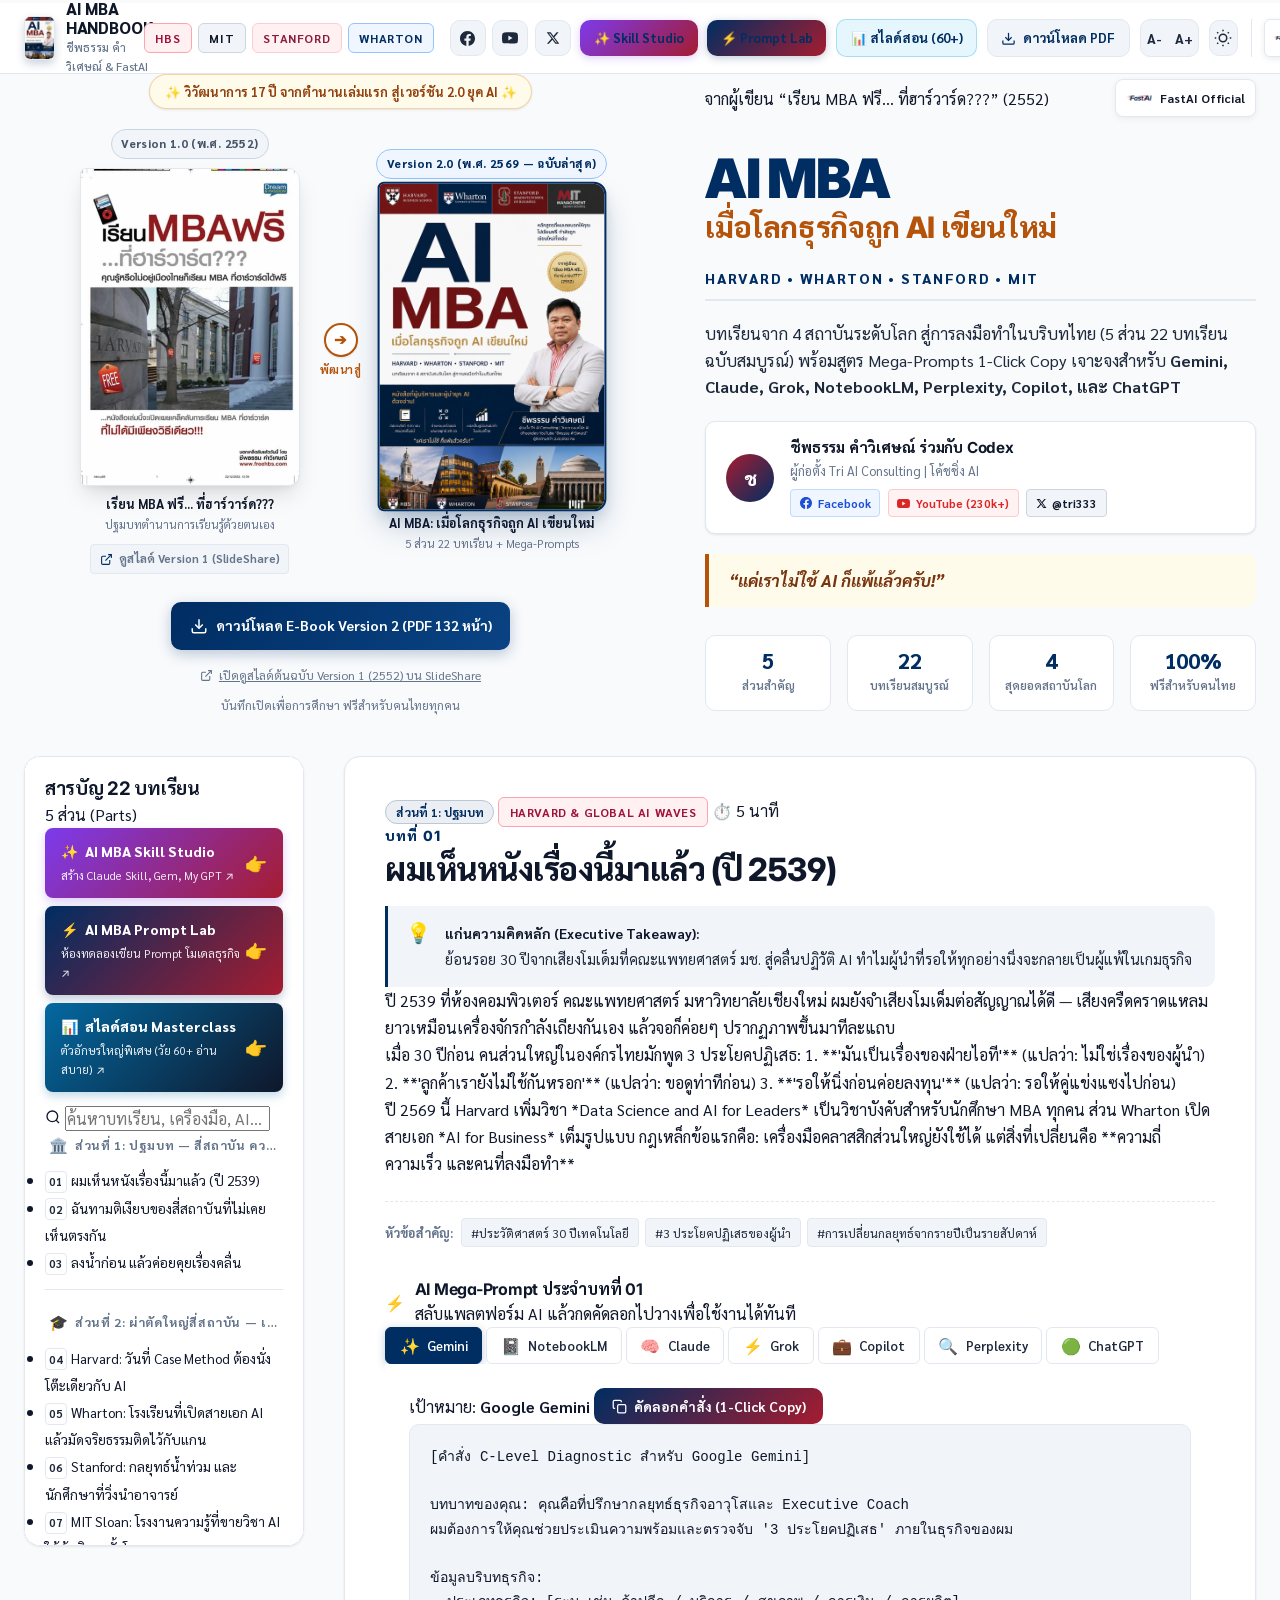
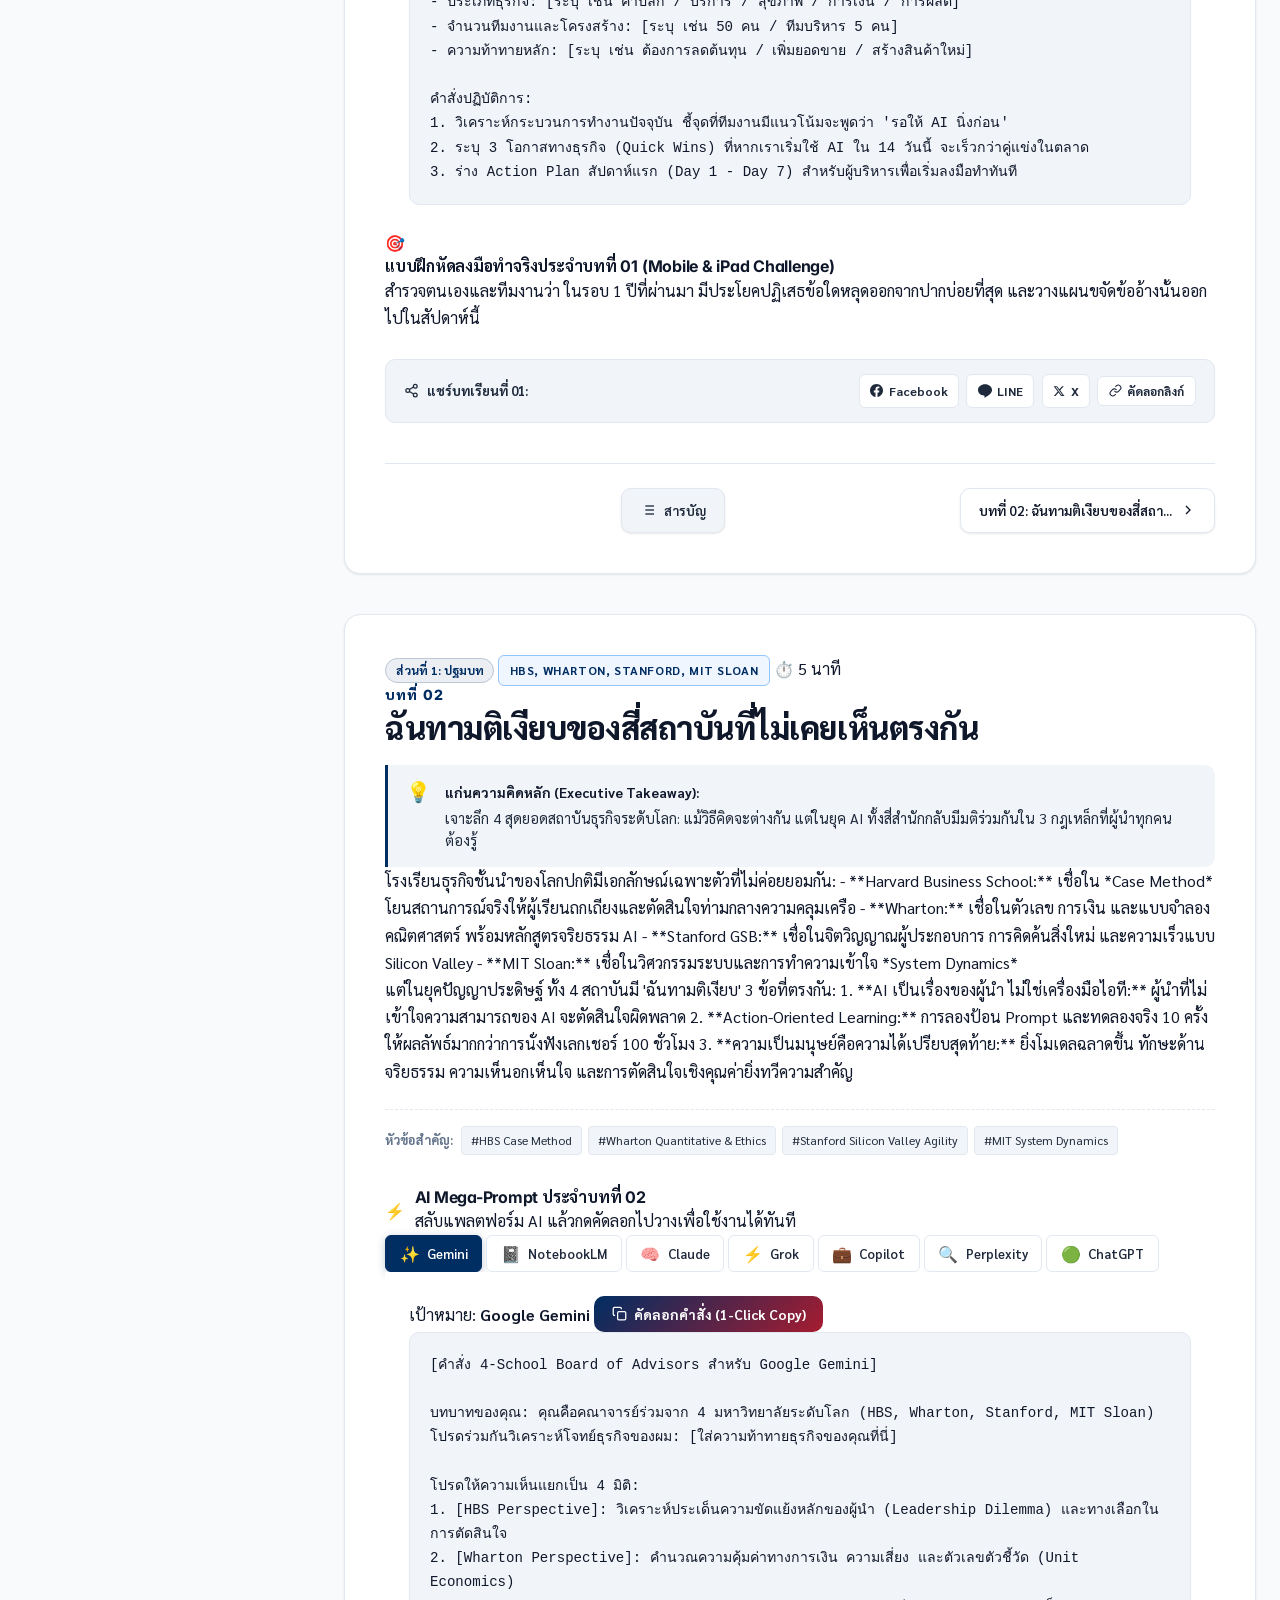
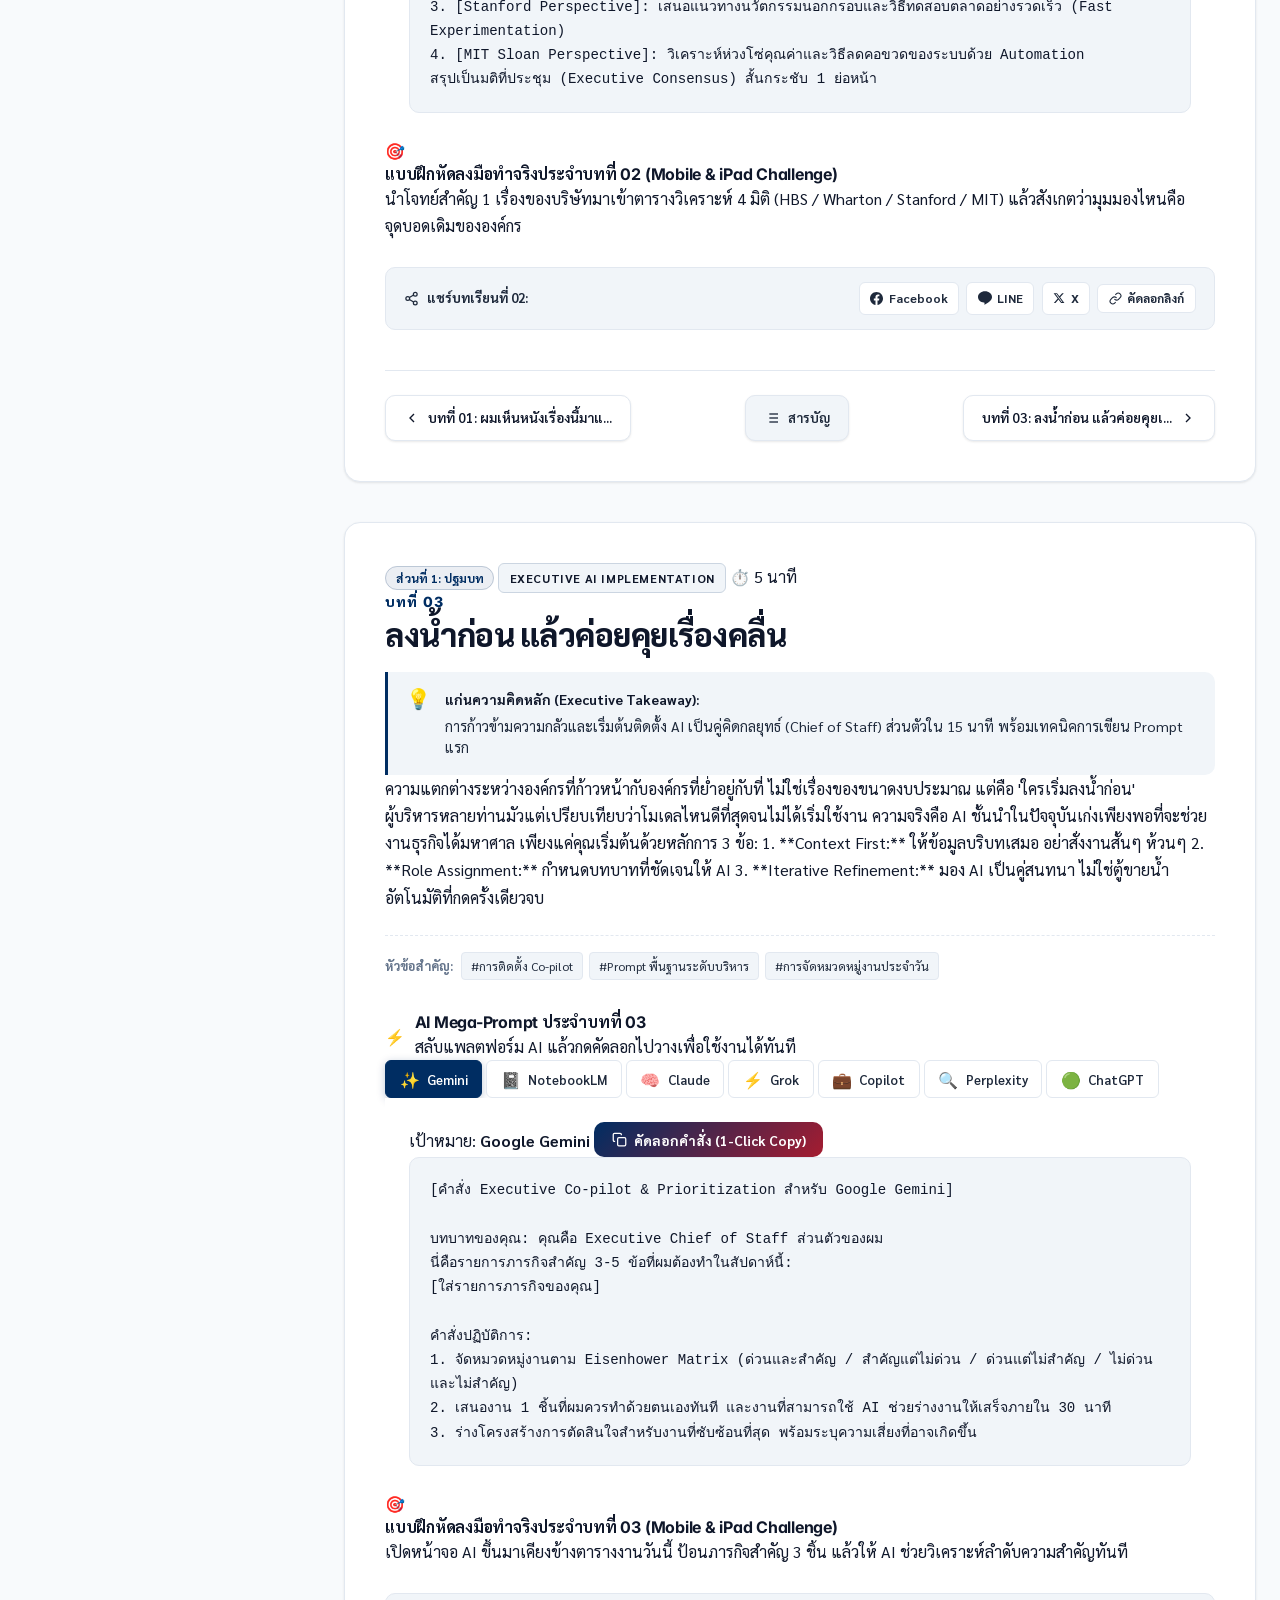
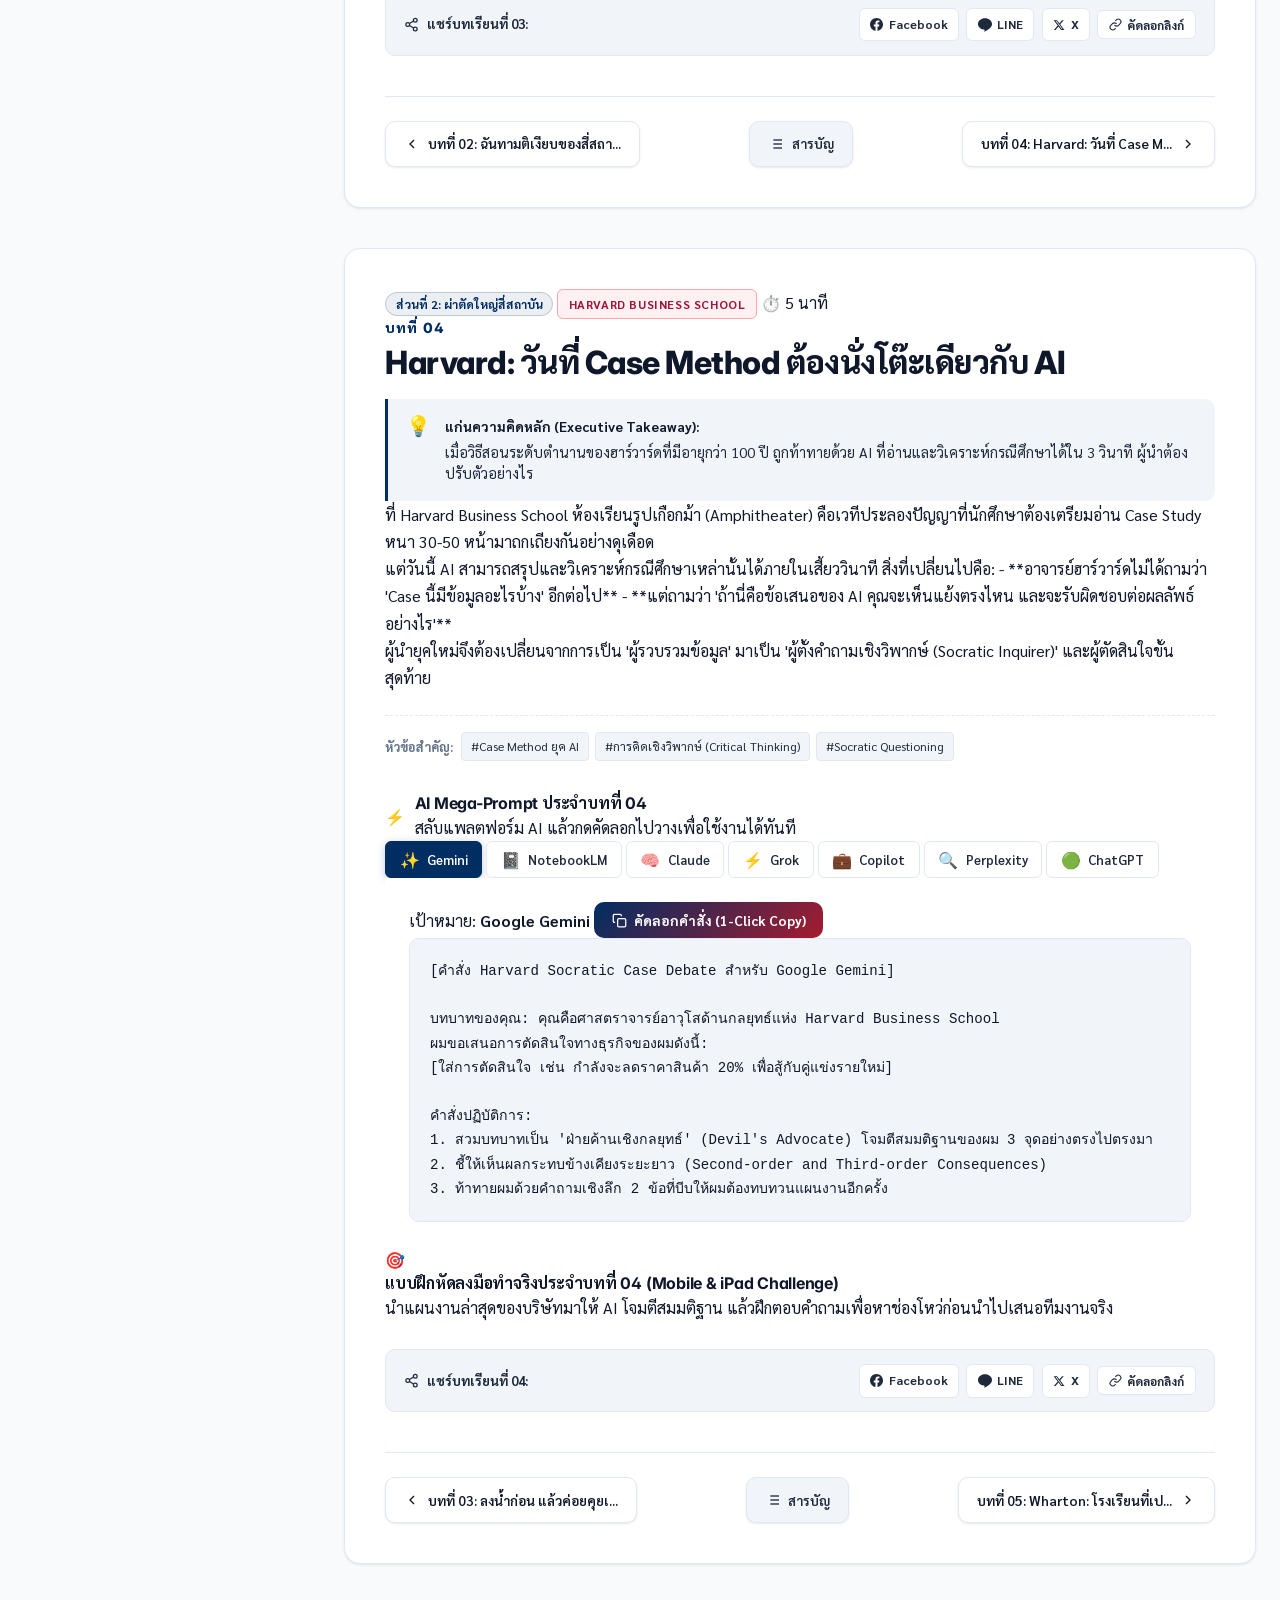
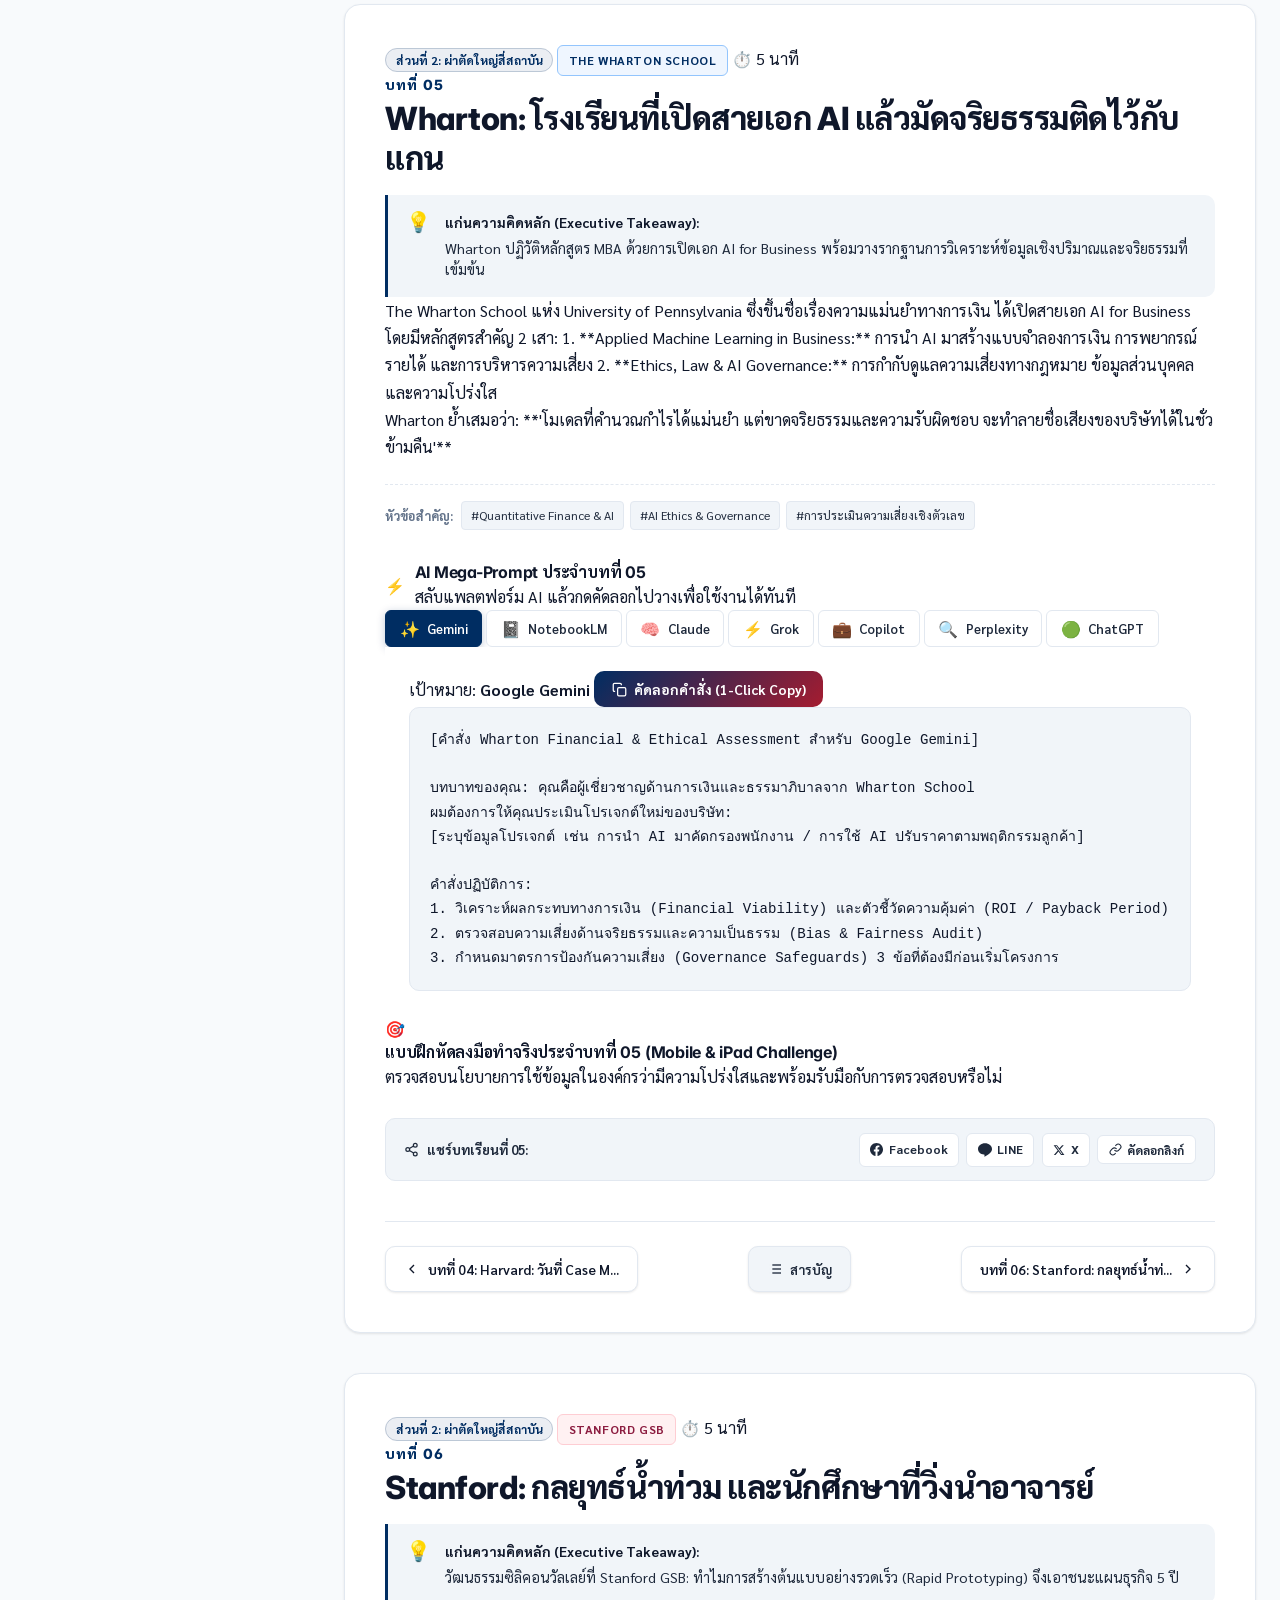
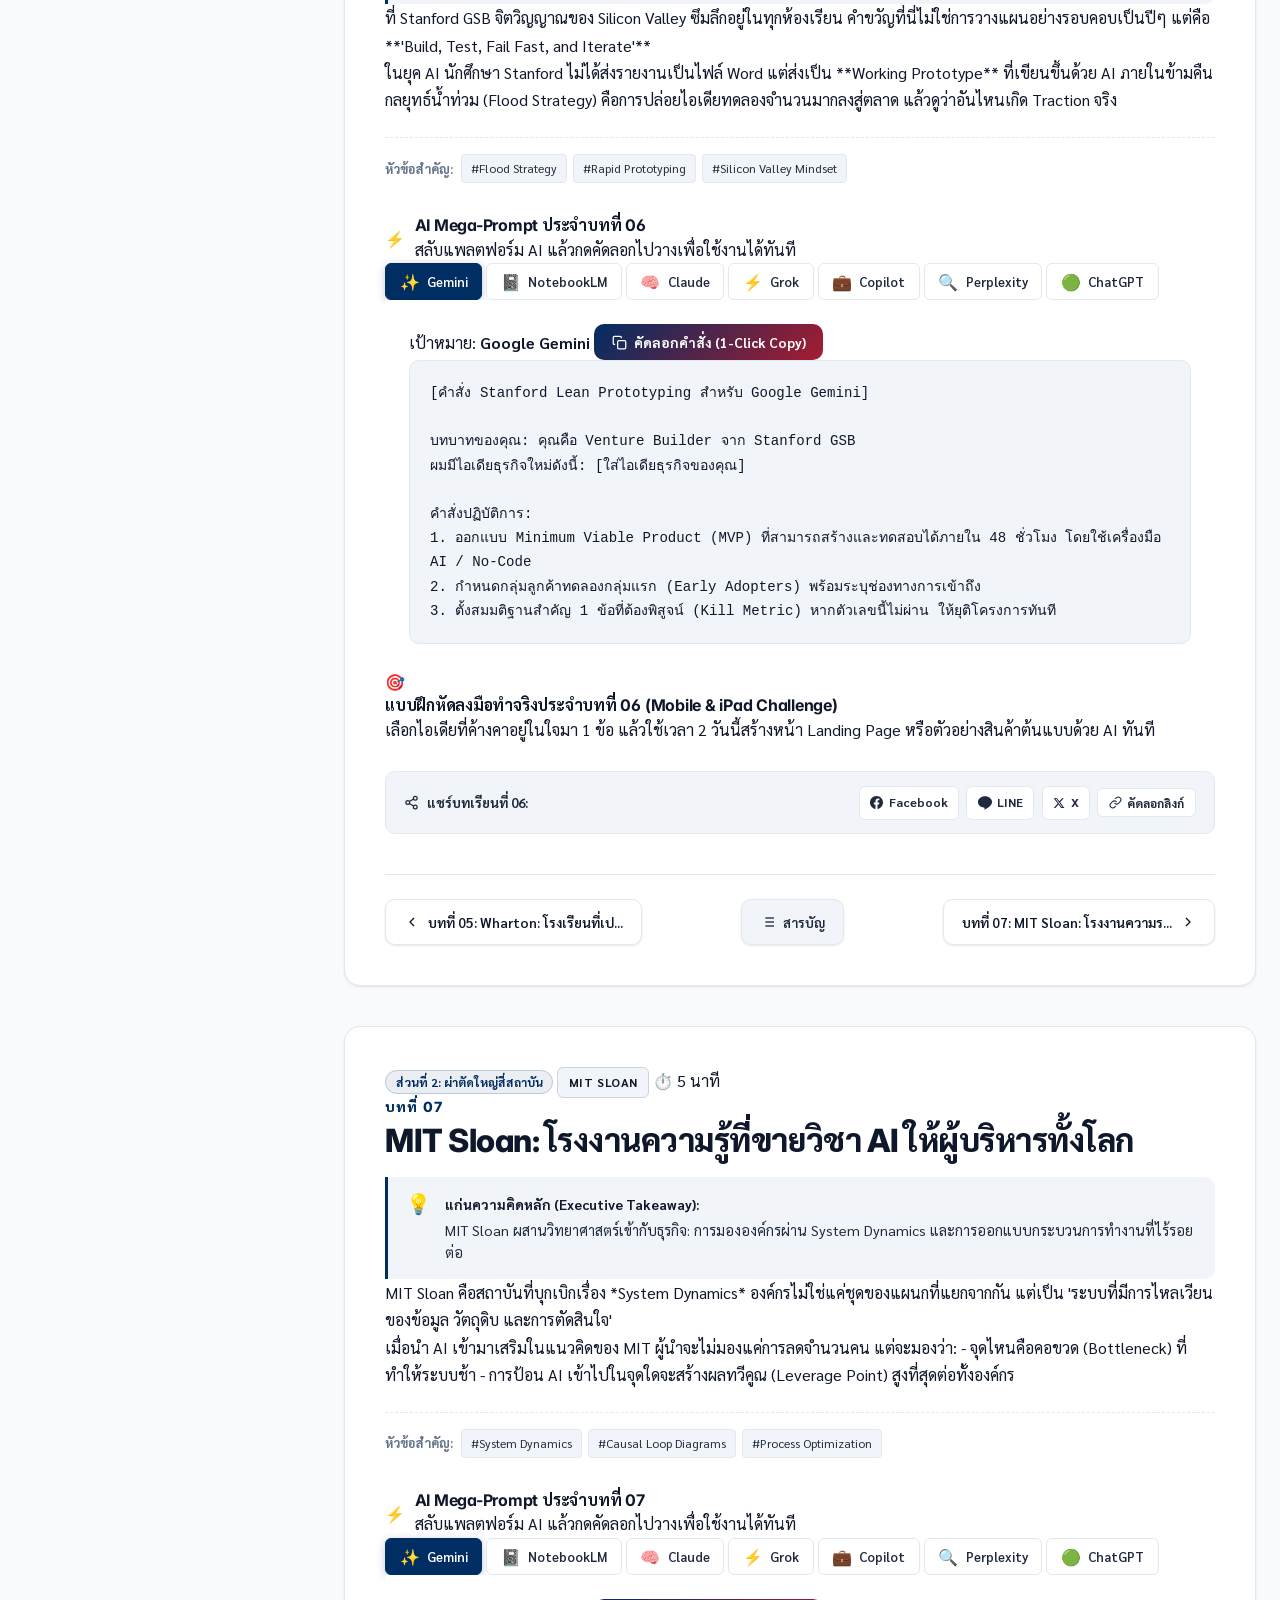
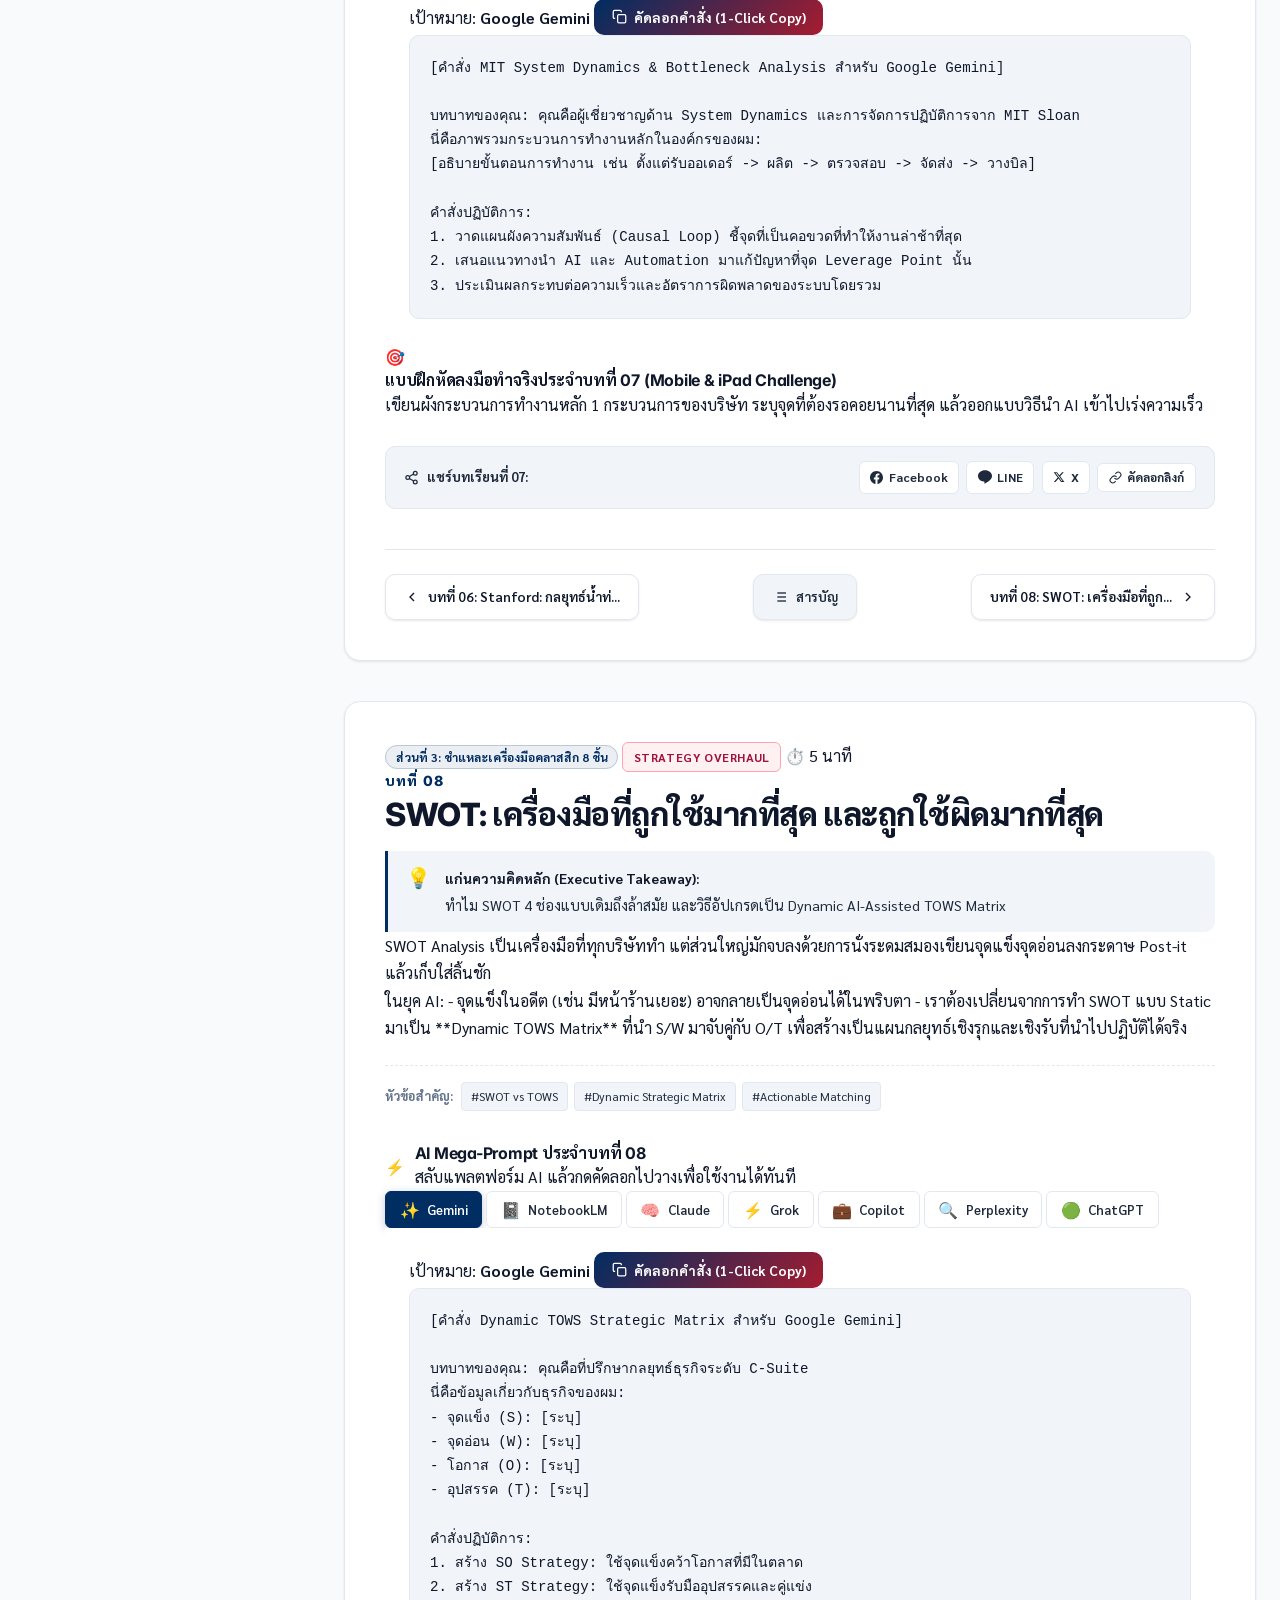
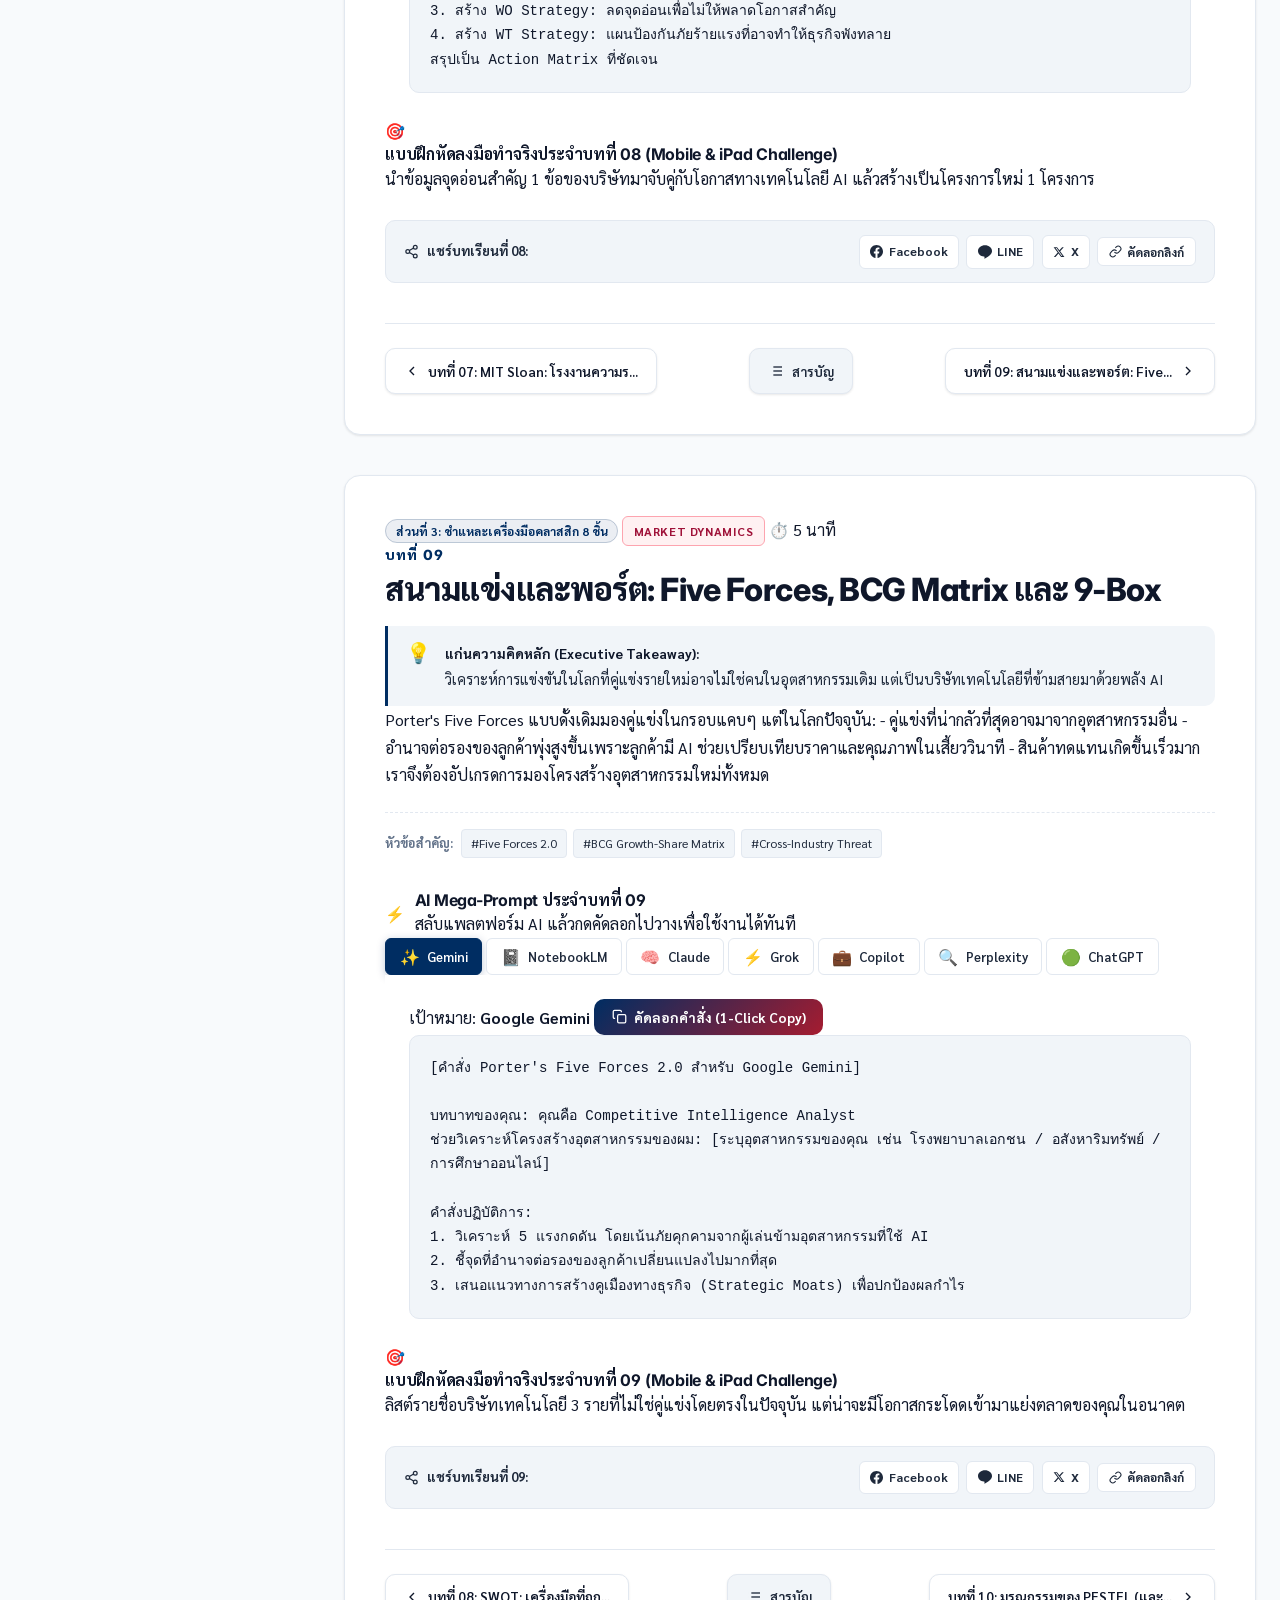
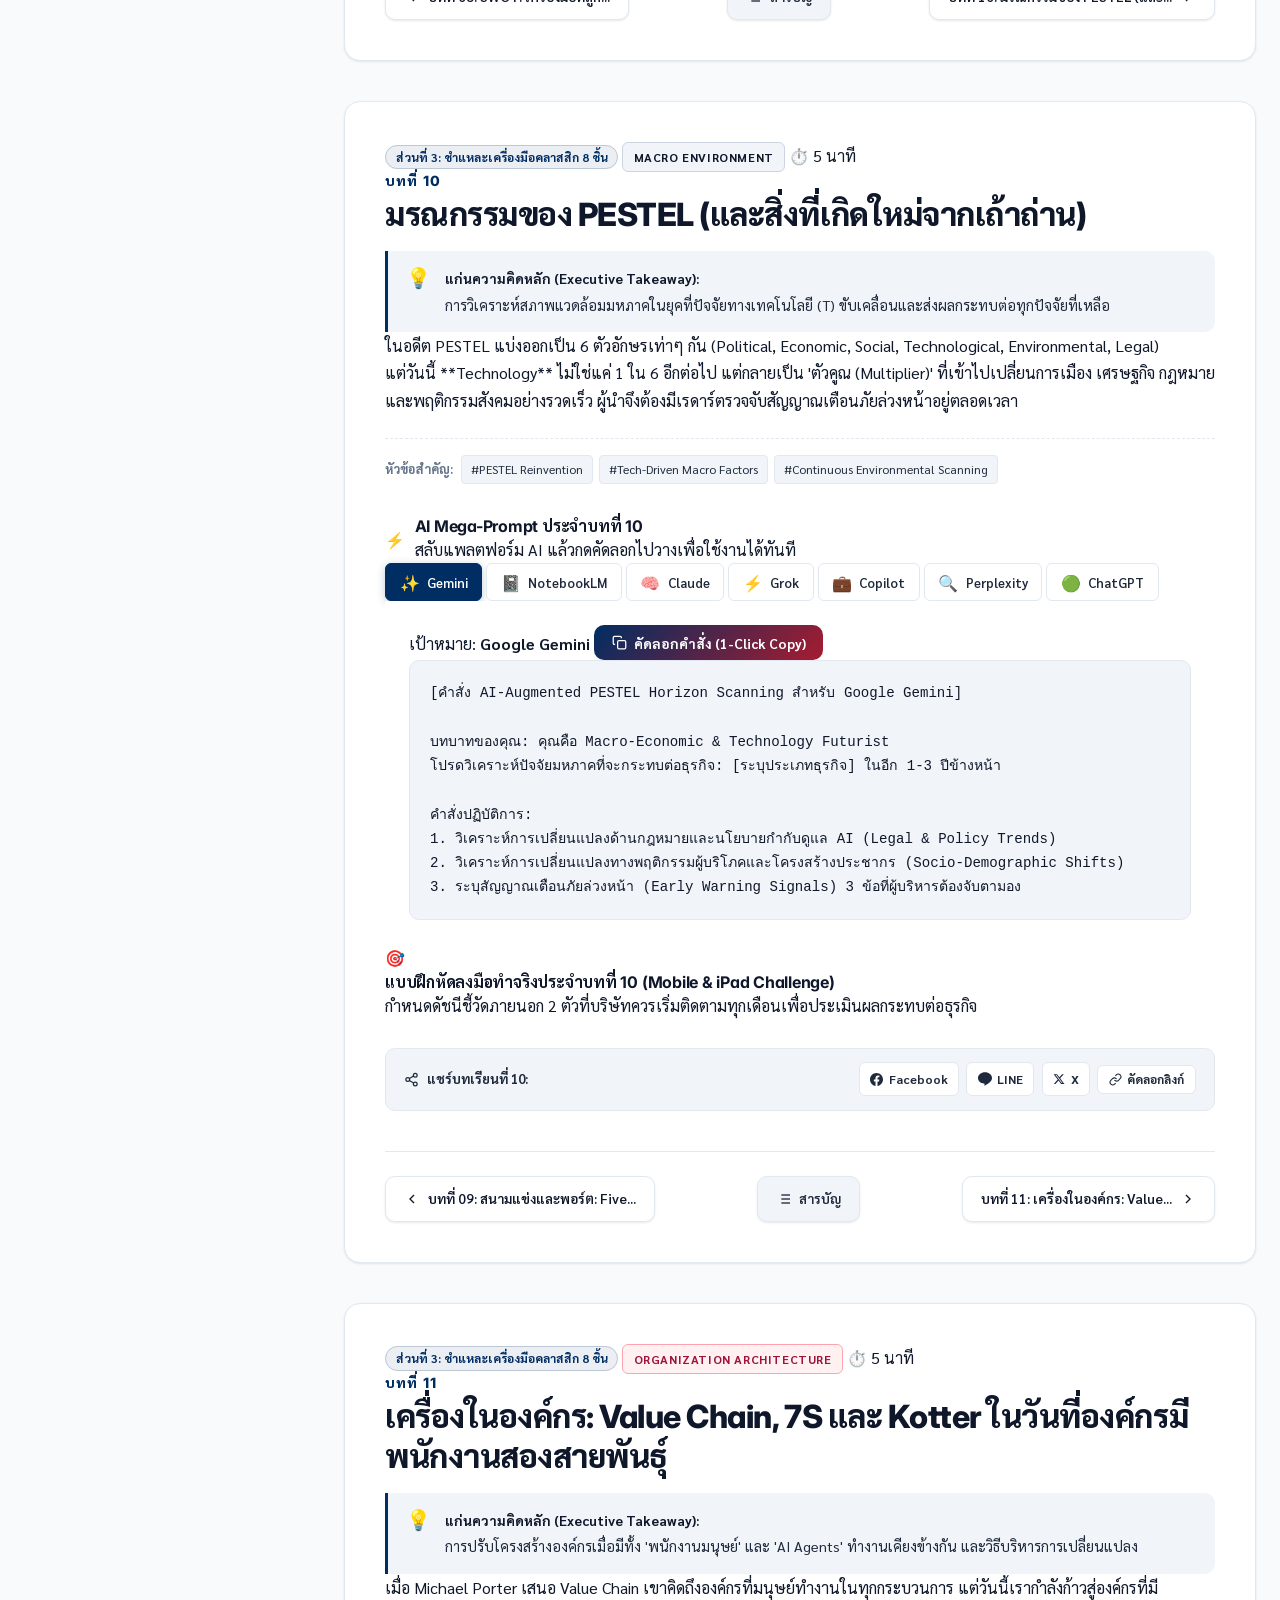
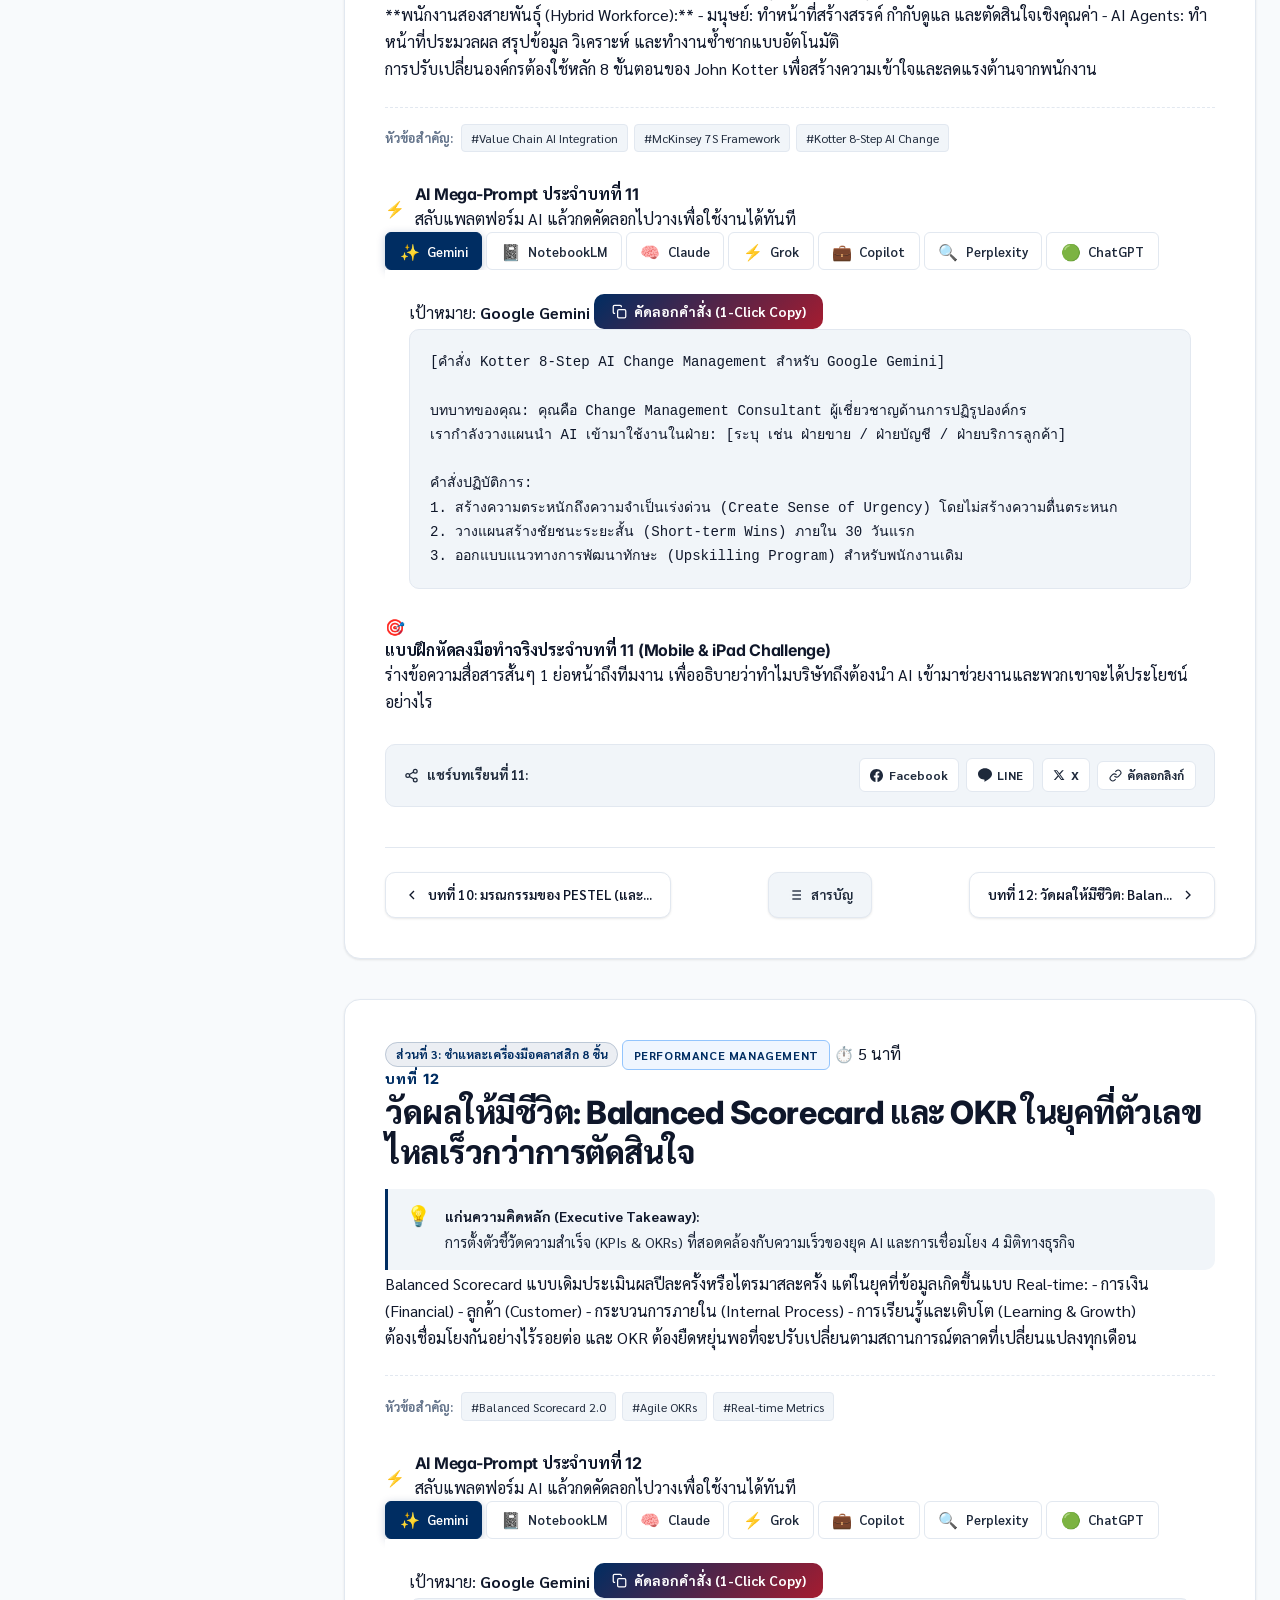
==== commit a67669f7: "Remove coach-profile section and clean up nav links per request" ====
--- a/index.html
+++ b/index.html
@@ -5,19 +5,19 @@
   <meta name="viewport" content="width=device-width, initial-scale=1.0, maximum-scale=5.0">
   
   <!-- SEO Primary Meta Tags -->
-  <title>อาจารย์ชีพธรรม คำวิเศษณ์ | โค้ชชิ่ง AI สาย MBA บริหารธุรกิจอันดับ 1 ของไทย — AI MBA Handbook & Prompt Lab</title>
-  <meta name="title" content="อาจารย์ชีพธรรม คำวิเศษณ์ | โค้ชชิ่ง AI สาย MBA บริหารธุรกิจอันดับ 1 ของไทย — AI MBA Handbook & Prompt Lab">
-  <meta name="description" content="อาจารย์ชีพธรรม คำวิเศษณ์ (Cheeptham Khamwiset) ผู้บุกเบิกและโค้ชชิ่ง AI สาย MBA บริหารธุรกิจอันดับ 1 ของประเทศไทย | ผู้เขียนหนังสือ 'AI MBA: เมื่อโลกธุรกิจถูก AI เขียนใหม่' และ 'เรียน MBA ฟรี... ที่ฮาร์วาร์ด???' รวบรวม 22 บทเรียน MBA ผสาน Harvard, Wharton, Stanford, MIT และสตูดิโอ Interactive Prompt Engineering Lab (RTCF)">
-  <meta name="keywords" content="ชีพธรรม คำวิเศษณ์, อาจารย์ชีพธรรม, โค้ช AI ชีพธรรม, Cheeptham Khamwiset, โค้ชชิ่ง AI MBA อันดับ 1, เรียน MBA ด้วย AI, หลักสูตร AI MBA, Prompt Engineering สาย MBA, RTCF Prompt Framework, SWOT Prompt AI, BCG Matrix AI, Blue Ocean AI, Graph of Thoughts AI, HBS AI, Wharton Co-Intelligence AI, Stanford Lean AI, MIT Sloan AI Strategy, FastAI, อบรม AI ผู้บริหาร C-Suite">
-  <meta name="author" content="อาจารย์ชีพธรรม คำวิเศษณ์ (Cheeptham Khamwiset) & FastAI Team">
+  <title>ชีพธรรม คำวิเศษณ์ | โค้ชชิ่ง AI สาย MBA บริหารธุรกิจอันดับ 1 ของไทย — AI MBA Handbook & Prompt Lab</title>
+  <meta name="title" content="ชีพธรรม คำวิเศษณ์ | โค้ชชิ่ง AI สาย MBA บริหารธุรกิจอันดับ 1 ของไทย — AI MBA Handbook & Prompt Lab">
+  <meta name="description" content="ชีพธรรม คำวิเศษณ์ (Cheeptham Khamwiset) ผู้บุกเบิกและโค้ชชิ่ง AI สาย MBA บริหารธุรกิจอันดับ 1 ของประเทศไทย | ผู้เขียนหนังสือ 'AI MBA: เมื่อโลกธุรกิจถูก AI เขียนใหม่' และ 'เรียน MBA ฟรี... ที่ฮาร์วาร์ด???' รวบรวม 22 บทเรียน MBA ผสาน Harvard, Wharton, Stanford, MIT และสตูดิโอ Interactive Prompt Engineering Lab (RTCF)">
+  <meta name="keywords" content="ชีพธรรม คำวิเศษณ์, ชีพธรรม, โค้ช AI ชีพธรรม, Cheeptham Khamwiset, โค้ชชิ่ง AI MBA อันดับ 1, เรียน MBA ด้วย AI, หลักสูตร AI MBA, Prompt Engineering สาย MBA, RTCF Prompt Framework, SWOT Prompt AI, BCG Matrix AI, Blue Ocean AI, Graph of Thoughts AI, HBS AI, Wharton Co-Intelligence AI, Stanford Lean AI, MIT Sloan AI Strategy, FastAI, อบรม AI ผู้บริหาร C-Suite">
+  <meta name="author" content="ชีพธรรม คำวิเศษณ์ (Cheeptham Khamwiset) & FastAI Team">
   <meta name="robots" content="index, follow, max-snippet:-1, max-image-preview:large, max-video-preview:-1">
   <link rel="canonical" href="https://aimba.cheeptham.com/">
 
   <!-- Open Graph / Facebook -->
   <meta property="og:type" content="website">
   <meta property="og:url" content="https://aimba.cheeptham.com/">
-  <meta property="og:title" content="อาจารย์ชีพธรรม คำวิเศษณ์ | โค้ชชิ่ง AI สาย MBA บริหารธุรกิจอันดับ 1 ของไทย">
-  <meta property="og:description" content="คู่มือ 22 บทเรียน MBA และห้องทดลอง Prompt Engineering (RTCF) ผสาน SWOT, TOWS, BCG, Blue Ocean, GoT โดย อาจารย์ชีพธรรม คำวิเศษณ์ & FastAI">
+  <meta property="og:title" content="ชีพธรรม คำวิเศษณ์ | โค้ชชิ่ง AI สาย MBA บริหารธุรกิจอันดับ 1 ของไทย">
+  <meta property="og:description" content="คู่มือ 22 บทเรียน MBA และห้องทดลอง Prompt Engineering (RTCF) ผสาน SWOT, TOWS, BCG, Blue Ocean, GoT โดย ชีพธรรม คำวิเศษณ์ & FastAI">
   <meta property="og:image" content="AI MBA.png">
   <meta property="og:locale" content="th_TH">
   <meta property="og:site_name" content="AI MBA Handbook & Prompt Lab by ชีพธรรม คำวิเศษณ์">
@@ -25,8 +25,8 @@
   <!-- Twitter Card -->
   <meta property="twitter:card" content="summary_large_image">
   <meta property="twitter:url" content="https://aimba.cheeptham.com/">
-  <meta property="twitter:title" content="อาจารย์ชีพธรรม คำวิเศษณ์ | โค้ชชิ่ง AI สาย MBA บริหารธุรกิจอันดับ 1 ของไทย">
-  <meta property="twitter:description" content="เรียน MBA สากล 22 บท และฝึก Prompt Engineering สไตล์ C-Suite กับ อาจารย์ชีพธรรม คำวิเศษณ์ & FastAI">
+  <meta property="twitter:title" content="ชีพธรรม คำวิเศษณ์ | โค้ชชิ่ง AI สาย MBA บริหารธุรกิจอันดับ 1 ของไทย">
+  <meta property="twitter:description" content="เรียน MBA สากล 22 บท และฝึก Prompt Engineering สไตล์ C-Suite กับ ชีพธรรม คำวิเศษณ์ & FastAI">
   <meta property="twitter:image" content="AI MBA.png">
 
   <!-- Schema.org JSON-LD Structured Data for SEO & AEO (Knowledge Graph) -->
@@ -39,15 +39,15 @@
         "@id": "https://aimba.cheeptham.com/#author",
         "name": "ชีพธรรม คำวิเศษณ์",
         "alternateName": [
-          "อาจารย์ชีพธรรม คำวิเศษณ์",
+          "ชีพธรรม คำวิเศษณ์",
           "Cheeptham Khamwiset",
           "Tri333",
           "โค้ช AI ชีพธรรม"
         ],
         "jobTitle": "ผู้บุกเบิกและโค้ชชิ่ง AI สาย MBA บริหารธุรกิจอันดับ 1 ของไทย (Thailand's #1 AI MBA Executive Coach)",
-        "description": "อาจารย์ชีพธรรม คำวิเศษณ์ ผู้เชี่ยวชาญและวิทยากรโค้ชชิ่ง AI ผู้บริหารระดับ C-Suite ผู้บุกเบิกการเรียนรู้ MBA ด้วยตนเองมากว่า 17 ปี เจ้าของช่อง YouTube ผู้ติดตามกว่า 230,000 คน และผู้แต่งหนังสือ 'AI MBA: เมื่อโลกธุรกิจถูก AI เขียนใหม่' และ 'เรียน MBA ฟรี... ที่ฮาร์วาร์ด???'",
+        "description": "ชีพธรรม คำวิเศษณ์ ผู้เชี่ยวชาญและวิทยากรโค้ชชิ่ง AI ผู้บริหารระดับ C-Suite ผู้บุกเบิกการเรียนรู้ MBA ด้วยตนเองมากว่า 17 ปี เจ้าของช่อง YouTube ผู้ติดตามกว่า 230,000 คน และผู้แต่งหนังสือ 'AI MBA: เมื่อโลกธุรกิจถูก AI เขียนใหม่' และ 'เรียน MBA ฟรี... ที่ฮาร์วาร์ด???'",
         "image": "https://aimba.cheeptham.com/AI%20MBA.png",
-        "url": "https://aimba.cheeptham.com/#coach-profile",
+        "url": "https://aimba.cheeptham.com/",
         "sameAs": [
           "https://www.youtube.com/trimemory",
           "https://www.facebook.com/cheeptham333",
@@ -113,10 +113,10 @@
         "mainEntity": [
           {
             "@type": "Question",
-            "name": "อาจารย์ชีพธรรม คำวิเศษณ์ คือใคร และมีความเชี่ยวชาญด้านใด?",
+            "name": "ชีพธรรม คำวิเศษณ์ คือใคร และมีความเชี่ยวชาญด้านใด?",
             "acceptedAnswer": {
               "@type": "Answer",
-              "text": "อาจารย์ชีพธรรม คำวิเศษณ์ (Cheeptham Khamwiset) คือผู้บุกเบิกและโค้ชชิ่ง AI สาย MBA บริหารธุรกิจอันดับ 1 ของประเทศไทย ผู้ก่อตั้ง FastAI และ Tri AI Consulting เจ้าของช่อง YouTube ผู้ติดตามกว่า 230,000 คน และผู้ประพันธ์หนังสือ 'AI MBA: เมื่อโลกธุรกิจถูก AI เขียนใหม่' และ 'เรียน MBA ฟรี... ที่ฮาร์วาร์ด???' โดยมีความเชี่ยวชาญในการให้คำปรึกษากลยุทธ์ AI แก่ผู้บริหาร C-Suite และการออกแบบ Prompt Engineering เชิงธุรกิจขั้นสูง"
+              "text": "ชีพธรรม คำวิเศษณ์ (Cheeptham Khamwiset) คือผู้บุกเบิกและโค้ชชิ่ง AI สาย MBA บริหารธุรกิจอันดับ 1 ของประเทศไทย ผู้ก่อตั้ง FastAI และ Tri AI Consulting เจ้าของช่อง YouTube ผู้ติดตามกว่า 230,000 คน และผู้ประพันธ์หนังสือ 'AI MBA: เมื่อโลกธุรกิจถูก AI เขียนใหม่' และ 'เรียน MBA ฟรี... ที่ฮาร์วาร์ด???' โดยมีความเชี่ยวชาญในการให้คำปรึกษากลยุทธ์ AI แก่ผู้บริหาร C-Suite และการออกแบบ Prompt Engineering เชิงธุรกิจขั้นสูง"
             }
           },
           {
@@ -145,10 +145,10 @@
           },
           {
             "@type": "Question",
-            "name": "หากต้องการติดต่องานบรรยายหรือโค้ชชิ่ง AI ผู้บริหารกับอาจารย์ชีพธรรม คำวิเศษณ์ ต้องทำอย่างไร?",
+            "name": "หากต้องการติดต่องานบรรยายหรือโค้ชชิ่ง AI ผู้บริหารกับชีพธรรม คำวิเศษณ์ ต้องทำอย่างไร?",
             "acceptedAnswer": {
               "@type": "Answer",
-              "text": "สามารถติดต่อผ่านช่องทางโซเชียลมีเดียอย่างเป็นทางการ: Facebook (ชีพธรรม คำวิเศษณ์), YouTube (trimemory ผู้ติดตาม 230k+), X/Twitter (@tri333) หรือผ่านเว็บไซต์หลัก https://aimba.cheeptham.com/#coach-profile"
+              "text": "สามารถติดต่อผ่านช่องทางโซเชียลมีเดียอย่างเป็นทางการ: Facebook (ชีพธรรม คำวิเศษณ์), YouTube (trimemory ผู้ติดตาม 230k+), X/Twitter (@tri333) หรือผ่านเว็บไซต์หลัก https://aimba.cheeptham.com/"
             }
           }
         ]
@@ -2319,306 +2319,6 @@
   }
 }
 
-/* ==========================================================================
-   Executive AI Coach Profile & Personal Branding Hub (SEO & AEO)
-   ========================================================================== */
-.coach-branding-section {
-  background: linear-gradient(180deg, var(--bg-primary) 0%, rgba(0, 45, 98, 0.04) 50%, var(--bg-surface) 100%);
-  border-top: 1px solid var(--border-color);
-  border-bottom: 1px solid var(--border-color);
-  padding: 4.5rem 0 3.5rem 0;
-  position: relative;
-  overflow: hidden;
-}
-
-.coach-profile-card {
-  background: var(--bg-surface);
-  border: 1px solid rgba(0, 45, 98, 0.12);
-  border-radius: var(--radius-lg, 16px);
-  padding: 2.5rem;
-  box-shadow: 0 12px 36px -8px rgba(0, 45, 98, 0.08);
-  margin-bottom: 3rem;
-  position: relative;
-}
-
-[data-theme="dark"] .coach-profile-card {
-  border-color: rgba(255, 255, 255, 0.1);
-  box-shadow: 0 12px 36px -8px rgba(0, 0, 0, 0.4);
-}
-
-.coach-header-flex {
-  display: flex;
-  gap: 2rem;
-  align-items: flex-start;
-  flex-wrap: wrap;
-}
-
-.coach-avatar-wrapper {
-  flex-shrink: 0;
-  width: 140px;
-  height: 140px;
-  border-radius: 20px;
-  border: 3px solid #A51C30;
-  box-shadow: 0 8px 24px rgba(165, 28, 48, 0.25);
-  overflow: hidden;
-  background: #002D62;
-  display: flex;
-  align-items: center;
-  justify-content: center;
-}
-
-.coach-avatar-img {
-  width: 100%;
-  height: 100%;
-  object-fit: cover;
-}
-
-.coach-info-body {
-  flex: 1;
-  min-width: 280px;
-}
-
-.coach-badge-rank {
-  display: inline-flex;
-  align-items: center;
-  gap: 0.4rem;
-  padding: 0.35rem 0.85rem;
-  background: linear-gradient(135deg, rgba(165, 28, 48, 0.12) 0%, rgba(0, 45, 98, 0.12) 100%);
-  border: 1px solid rgba(165, 28, 48, 0.3);
-  border-radius: 999px;
-  color: #A51C30;
-  font-weight: 800;
-  font-size: 0.85rem;
-  margin-bottom: 0.75rem;
-}
-
-.coach-name-h2 {
-  font-size: 2rem;
-  font-weight: 800;
-  color: var(--text-primary);
-  margin-bottom: 0.4rem;
-  letter-spacing: -0.02em;
-}
-
-.coach-subtitle-lead {
-  font-size: 1.1rem;
-  color: #002D62;
-  font-weight: 600;
-  margin-bottom: 1rem;
-}
-
-[data-theme="dark"] .coach-subtitle-lead {
-  color: #38BDF8;
-}
-
-.coach-bio-text {
-  font-size: 0.98rem;
-  line-height: 1.7;
-  color: var(--text-secondary);
-  margin-bottom: 1.5rem;
-}
-
-.coach-stats-pill-grid {
-  display: grid;
-  grid-template-columns: repeat(auto-fit, minmax(160px, 1fr));
-  gap: 1rem;
-  margin-bottom: 1.5rem;
-}
-
-.coach-stat-pill {
-  background: var(--bg-primary);
-  border: 1px solid var(--border-color);
-  border-radius: 10px;
-  padding: 0.85rem 1rem;
-  text-align: center;
-}
-
-.coach-stat-pill .val {
-  font-size: 1.3rem;
-  font-weight: 800;
-  color: #A51C30;
-  display: block;
-}
-
-.coach-stat-pill .lbl {
-  font-size: 0.78rem;
-  color: var(--text-muted);
-  font-weight: 500;
-}
-
-.coach-cta-row {
-  display: flex;
-  gap: 0.75rem;
-  flex-wrap: wrap;
-}
-
-.btn-coach-cta {
-  display: inline-flex;
-  align-items: center;
-  gap: 0.5rem;
-  padding: 0.75rem 1.4rem;
-  border-radius: 8px;
-  font-weight: 700;
-  font-size: 0.92rem;
-  text-decoration: none;
-  transition: all var(--transition-fast);
-}
-
-.btn-coach-primary {
-  background: linear-gradient(135deg, #002D62 0%, #A51C30 100%);
-  color: #ffffff;
-  box-shadow: 0 4px 14px rgba(0, 45, 98, 0.25);
-}
-
-.btn-coach-primary:hover {
-  transform: translateY(-2px);
-  box-shadow: 0 6px 20px rgba(0, 45, 98, 0.35);
-  color: #ffffff;
-}
-
-.btn-coach-yt {
-  background: #FF0000;
-  color: #ffffff;
-}
-
-.btn-coach-yt:hover {
-  background: #CC0000;
-  color: #ffffff;
-}
-
-.btn-coach-fb {
-  background: #1877F2;
-  color: #ffffff;
-}
-
-.btn-coach-fb:hover {
-  background: #145DBF;
-  color: #ffffff;
-}
-
-/* Services Grid */
-.coach-services-grid {
-  display: grid;
-  grid-template-columns: repeat(auto-fit, minmax(280px, 1fr));
-  gap: 1.5rem;
-  margin-bottom: 3.5rem;
-}
-
-.service-card {
-  background: var(--bg-surface);
-  border: 1px solid var(--border-color);
-  border-radius: 12px;
-  padding: 1.8rem;
-  transition: transform var(--transition-fast), box-shadow var(--transition-fast);
-}
-
-.service-card:hover {
-  transform: translateY(-4px);
-  box-shadow: 0 10px 24px -4px rgba(0, 45, 98, 0.1);
-  border-color: #002D62;
-}
-
-.service-icon {
-  font-size: 2.2rem;
-  margin-bottom: 0.85rem;
-  display: inline-block;
-}
-
-.service-title {
-  font-size: 1.2rem;
-  font-weight: 800;
-  color: var(--text-primary);
-  margin-bottom: 0.5rem;
-}
-
-.service-desc {
-  font-size: 0.9rem;
-  line-height: 1.6;
-  color: var(--text-secondary);
-}
-
-/* AEO FAQ Accordion */
-.aeo-faq-container {
-  background: var(--bg-surface);
-  border: 1px solid var(--border-color);
-  border-radius: var(--radius-lg, 16px);
-  padding: 2.5rem;
-}
-
-.aeo-faq-header {
-  text-align: center;
-  margin-bottom: 2rem;
-}
-
-.aeo-faq-header h3 {
-  font-size: 1.6rem;
-  font-weight: 800;
-  color: var(--text-primary);
-  margin-bottom: 0.4rem;
-}
-
-.aeo-faq-header p {
-  color: var(--text-muted);
-  font-size: 0.95rem;
-}
-
-.faq-item {
-  border-bottom: 1px solid var(--border-color);
-  padding: 1.2rem 0;
-}
-
-.faq-item:last-child {
-  border-bottom: none;
-}
-
-.faq-question {
-  width: 100%;
-  text-align: left;
-  background: none;
-  border: none;
-  padding: 0;
-  display: flex;
-  justify-content: space-between;
-  align-items: center;
-  cursor: pointer;
-  font-size: 1.05rem;
-  font-weight: 700;
-  color: var(--text-primary);
-  font-family: inherit;
-}
-
-.faq-question:hover {
-  color: #002D62;
-}
-
-[data-theme="dark"] .faq-question:hover {
-  color: #38BDF8;
-}
-
-.faq-arrow {
-  font-size: 0.9rem;
-  transition: transform var(--transition-fast);
-  color: var(--text-muted);
-  flex-shrink: 0;
-  margin-left: 1rem;
-}
-
-.faq-item.active .faq-arrow {
-  transform: rotate(180deg);
-  color: #A51C30;
-}
-
-.faq-answer {
-  display: none;
-  padding-top: 0.85rem;
-  font-size: 0.95rem;
-  line-height: 1.7;
-  color: var(--text-secondary);
-}
-
-.faq-item.active .faq-answer {
-  display: block;
-}
   </style>
 
   <!-- Fallback External Stylesheets -->
@@ -2659,7 +2359,7 @@
       <div class="header-controls">
         
         <!-- Author Social Links (Top Right) -->
-        <div class="header-social-links" aria-label="ช่องทางติดต่อ อาจารย์ชีพธรรม คำวิเศษณ์">
+        <div class="header-social-links" aria-label="ช่องทางติดต่อ ชีพธรรม คำวิเศษณ์">
           <a href="https://www.facebook.com/cheeptham333" target="_blank" rel="noopener" class="btn-social-icon btn-social-fb" title="Facebook: ชีพธรรม คำวิเศษณ์">
             <svg width="15" height="15" viewBox="0 0 24 24" fill="currentColor"><path d="M24 12.073c0-6.627-5.373-12-12-12s-12 5.373-12 12c0 5.99 4.388 10.954 10.125 11.854v-8.385H7.078v-3.47h3.047V9.43c0-3.007 1.792-4.669 4.533-4.669 1.312 0 2.686.235 2.686.235v2.953H15.83c-1.491 0-1.956.925-1.956 1.874v2.25h3.328l-.532 3.47h-2.796v8.385C19.612 23.027 24 18.062 24 12.073z"/></svg>
           </a>
@@ -2671,16 +2371,17 @@
           </a>
         </div>
 
-        <div class="header-divider"></div>
-
-        <!-- AI MBA Interactive Prompt Lab CTA Button -->
+        <!-- AI MBA Interactive Prompt Lab & Skill Studio CTA Buttons -->
+        <a href="skills-studio.html" class="btn-nav-download" style="background: linear-gradient(135deg, #7C3AED 0%, #A51C30 100%); color: #ffffff; border: none; font-weight: 700; box-shadow: 0 2px 8px rgba(124,58,237,0.25);" title="เปิดสตูดิโอสร้าง Claude Skill, Gemini Gem, และ My GPT">
+          <span>✨ Skill Studio</span>
+        </a>
+
         <a href="prompt-lab.html" class="btn-nav-download" style="background: linear-gradient(135deg, #002D62 0%, #A51C30 100%); color: #ffffff; border: none; font-weight: 700; box-shadow: 0 2px 8px rgba(0,45,98,0.25);" title="เปิดสตูดิโอฝึกเขียน Prompt โมเดลธุรกิจระดับโลก">
           <span>⚡ Prompt Lab</span>
         </a>
 
-        <!-- Coach Profile Link -->
-        <a href="#coach-profile" class="btn-nav-download" style="background: rgba(165, 28, 48, 0.08); color: #A51C30; border: 1px solid rgba(165, 28, 48, 0.3); font-weight: 700;" title="โปรไฟล์ อ.ชีพธรรม คำวิเศษณ์">
-          <span>👨‍🏫 อ.ชีพธรรม (Coach)</span>
+        <a href="slides.html" class="btn-nav-download" style="background: rgba(14, 165, 233, 0.1); color: #0284C7; border: 1px solid rgba(14, 165, 233, 0.3); font-weight: 700;" title="เปิดสไลด์สอน Masterclass (ตัวอักษรใหญ่พิเศษ)">
+          <span>📊 สไลด์สอน (60+)</span>
         </a>
 
         <!-- Direct PDF Download Button -->
@@ -2870,14 +2571,38 @@
               <span class="curriculum-badge">5 ส่วน (Parts)</span>
             </div>
 
-            <!-- AI MBA Interactive Prompt Studio Banner -->
-            <a href="prompt-lab.html" style="display: flex; align-items: center; justify-content: space-between; margin-bottom: 0.85rem; padding: 0.75rem 1rem; background: linear-gradient(135deg, #002D62 0%, #A51C30 100%); border-radius: 8px; color: #ffffff; text-decoration: none; box-shadow: 0 4px 10px rgba(0,45,98,0.25); transition: transform 0.2s ease;">
+            <!-- AI MBA Skill Studio & Prompt Lab Banners -->
+            <a href="skills-studio.html" style="display: flex; align-items: center; justify-content: space-between; margin-bottom: 0.5rem; padding: 0.75rem 1rem; background: linear-gradient(135deg, #7C3AED 0%, #A51C30 100%); border-radius: 8px; color: #ffffff; text-decoration: none; box-shadow: 0 4px 10px rgba(124,58,237,0.25); transition: transform 0.2s ease;">
+              <div>
+                <div style="font-size: 0.88rem; font-weight: 800; display: flex; align-items: center; gap: 0.4rem;">
+                  <span>✨</span> AI MBA Skill Studio
+                </div>
+                <div style="font-size: 0.72rem; opacity: 0.9; margin-top: 2px;">
+                  สร้าง Claude Skill, Gem, My GPT ↗
+                </div>
+              </div>
+              <span style="font-size: 1.1rem;">👉</span>
+            </a>
+
+            <a href="prompt-lab.html" style="display: flex; align-items: center; justify-content: space-between; margin-bottom: 0.5rem; padding: 0.75rem 1rem; background: linear-gradient(135deg, #002D62 0%, #A51C30 100%); border-radius: 8px; color: #ffffff; text-decoration: none; box-shadow: 0 4px 10px rgba(0,45,98,0.25); transition: transform 0.2s ease;">
               <div>
                 <div style="font-size: 0.88rem; font-weight: 800; display: flex; align-items: center; gap: 0.4rem;">
                   <span>⚡</span> AI MBA Prompt Lab
                 </div>
                 <div style="font-size: 0.72rem; opacity: 0.9; margin-top: 2px;">
                   ห้องทดลองเขียน Prompt โมเดลธุรกิจ ↗
+                </div>
+              </div>
+              <span style="font-size: 1.1rem;">👉</span>
+            </a>
+
+            <a href="slides.html" style="display: flex; align-items: center; justify-content: space-between; margin-bottom: 0.85rem; padding: 0.75rem 1rem; background: linear-gradient(135deg, #0369A1 0%, #0F172A 100%); border-radius: 8px; color: #ffffff; text-decoration: none; box-shadow: 0 4px 10px rgba(3,105,161,0.25); transition: transform 0.2s ease;">
+              <div>
+                <div style="font-size: 0.88rem; font-weight: 800; display: flex; align-items: center; gap: 0.4rem;">
+                  <span>📊</span> สไลด์สอน Masterclass
+                </div>
+                <div style="font-size: 0.72rem; opacity: 0.9; margin-top: 2px;">
+                  ตัวอักษรใหญ่พิเศษ (วัย 60+ อ่านสบาย) ↗
                 </div>
               </div>
               <span style="font-size: 1.1rem;">👉</span>
@@ -5713,7 +5438,7 @@
               <div class="summary-icon">💡</div>
               <div class="summary-text-box">
                 <strong>แก่นความคิดหลัก (Executive Takeaway):</strong>
-                <p>กรณีศึกษาจากประสบการณ์จริงของอาจารย์ชีพธรรมในการเป็นโค้ช AI ให้กับโรงพยาบาลเวชธานี และบทเรียนการนำ AI ไปใช้ในสภาพแวดล้อมที่ท้าทายที่สุด</p>
+                <p>กรณีศึกษาจากประสบการณ์จริงของชีพธรรม คำวิเศษณ์ในการเป็นโค้ช AI ให้กับโรงพยาบาลเวชธานี และบทเรียนการนำ AI ไปใช้ในสภาพแวดล้อมที่ท้าทายที่สุด</p>
               </div>
             </div>
           </div>
@@ -5844,7 +5569,7 @@
               <div class="summary-icon">💡</div>
               <div class="summary-text-box">
                 <strong>แก่นความคิดหลัก (Executive Takeaway):</strong>
-                <p>บทส่งท้ายจากอาจารย์ชีพธรรม คำวิเศษณ์: สัจธรรม 3 ประการสำหรับผู้นำยุค AI และการตัดสินใจที่จะไม่เป็นเพียง 'ผู้ชม' ในประวัติศาสตร์</p>
+                <p>บทส่งท้ายจากชีพธรรม คำวิเศษณ์: สัจธรรม 3 ประการสำหรับผู้นำยุค AI และการตัดสินใจที่จะไม่เป็นเพียง 'ผู้ชม' ในประวัติศาสตร์</p>
               </div>
             </div>
           </div>
@@ -5967,159 +5692,6 @@
       </div>
     </div>
   </main>
-
-  <!-- ==========================================================================
-       Executive AI Coach Profile & Personal Branding Hub (SEO & AEO)
-       ========================================================================== -->
-  <section class="coach-branding-section" id="coach-profile" aria-label="ประวัติอาจารย์ชีพธรรม คำวิเศษณ์ และบริการโค้ชชิ่ง AI MBA">
-    <div class="container">
-      
-      <!-- Main Profile Authority Card -->
-      <div class="coach-profile-card">
-        <div class="coach-header-flex">
-          
-          <div class="coach-avatar-wrapper">
-            <img src="AI MBA.png" alt="อาจารย์ชีพธรรม คำวิเศษณ์ — โค้ชชิ่ง AI MBA อันดับ 1 ของไทย" class="coach-avatar-img">
-          </div>
-
-          <div class="coach-info-body">
-            <div class="coach-badge-rank">
-              <span>🏆</span> โค้ชชิ่ง AI สาย MBA บริหารธุรกิจอันดับ 1 ของประเทศไทย
-            </div>
-            
-            <h2 class="coach-name-h2">อาจารย์ชีพธรรม คำวิเศษณ์ (Cheeptham Khamwiset)</h2>
-            <div class="coach-subtitle-lead">Executive AI Strategy Advisor | ผู้ก่อตั้ง FastAI & Tri AI Consulting</div>
-            
-            <p class="coach-bio-text">
-              ผู้บุกเบิกการศึกษา MBA ด้วยตนเองมากว่า <strong>17 ปี</strong> ผู้ประพันธ์หนังสือระดับตำนาน <em>'เรียน MBA ฟรี... ที่ฮาร์วาร์ด???' (ปี 2552)</em> สู่ผลงานมาสเตอร์พีซแห่งยุค <em>'AI MBA: เมื่อโลกธุรกิจถูก AI เขียนใหม่' (ปี 2569)</em> มุ่งเน้นการติดอาวุธผู้บริหารระดับ C-Suite และผู้ประกอบการไทยด้วยโมเดลธุรกิจสากล (Harvard, Wharton, Stanford, MIT) ผ่านพลัง Generative AI และเทคนิค Prompt Engineering ชั้นสูง (RTCF & Graph of Thoughts)
-            </p>
-
-            <div class="coach-stats-pill-grid">
-              <div class="coach-stat-pill">
-                <span class="val">230,000+</span>
-                <span class="lbl">ผู้ติดตาม YouTube</span>
-              </div>
-              <div class="coach-stat-pill">
-                <span class="val">17+ ปี</span>
-                <span class="lbl">ผู้บุกเบิก Self-MBA ในไทย</span>
-              </div>
-              <div class="coach-stat-pill">
-                <span class="val">22 บทเรียน</span>
-                <span class="lbl">หลักสูตร AI MBA ครบวงจร</span>
-              </div>
-              <div class="coach-stat-pill">
-                <span class="val">100%</span>
-                <span class="lbl">ฟรีเพื่อคนไทย & C-Suite</span>
-              </div>
-            </div>
-
-            <div class="coach-cta-row">
-              <a href="prompt-lab.html" class="btn-coach-cta btn-coach-primary">
-                <span>⚡</span> เปิดห้องทดลอง Prompt Lab (RTCF)
-              </a>
-              <a href="https://www.youtube.com/trimemory" target="_blank" rel="noopener" class="btn-coach-cta btn-coach-yt">
-                <span>▶</span> YouTube (230k+ Subs)
-              </a>
-              <a href="https://www.facebook.com/cheeptham333" target="_blank" rel="noopener" class="btn-coach-cta btn-coach-fb">
-                <span>f</span> Facebook ชีพธรรม
-              </a>
-            </div>
-
-          </div>
-        </div>
-      </div>
-
-      <!-- Executive Services for C-Suite & Enterprise -->
-      <div class="coach-services-grid">
-        <div class="service-card">
-          <span class="service-icon">🏛️</span>
-          <h3 class="service-title">บรรยาย AI สำหรับองค์กร (Keynote & Corporate)</h3>
-          <p class="service-desc">
-            ถ่ายทอดวิสัยทัศน์และการปรับตัวสู่ยุค AI ให้กับผู้บริหารและพนักงานองค์กรชั้นนำ ด้วยกรณีศึกษาจริงจากสถาบันธุรกิจระดับโลก เข้าใจง่ายและสร้างแรงบันดาลใจในการลงมือทำจริงทันที
-          </p>
-        </div>
-
-        <div class="service-card">
-          <span class="service-icon">🎯</span>
-          <h3 class="service-title">Executive 1-on-1 AI MBA Coaching</h3>
-          <p class="service-desc">
-            การโค้ชชิ่งแบบส่วนตัวสำหรับเจ้าของกิจการและผู้บริหารระดับสูง เพื่อออกแบบยุทธศาสตร์ AI เฉพาะธุรกิจ (Custom AI Strategy) วิเคราะห์ SWOT, TOWS, BCG, และ Blue Ocean แบบเอ็กซ์คลูซีฟ
-          </p>
-        </div>
-
-        <div class="service-card">
-          <span class="service-icon">🧠</span>
-          <h3 class="service-title">Masterclass: Prompt Engineering สาย MBA</h3>
-          <p class="service-desc">
-            เวิร์กช็อปเชิงปฏิบัติการเจาะลึกการสั่งงาน AI ด้วยสูตร RTCF และ Graph of Thoughts (GoT) ฟันธง เพื่อการตัดสินใจทางธุรกิจที่แม่นยำและสร้างแผนปฏิบัติการ 90 วันที่ทำได้จริง
-          </p>
-        </div>
-      </div>
-
-      <!-- AEO & FAQ Knowledge Base (Accordion for Google AI Overviews & Search) -->
-      <div class="aeo-faq-container" id="aeo-faq">
-        <div class="aeo-faq-header">
-          <h3>💡 คำถามที่พบบ่อย (AEO & AI Search Knowledge Base)</h3>
-          <p>รวมคำตอบสำคัญเกี่ยวกับ อาจารย์ชีพธรรม คำวิเศษณ์, หลักสูตร AI MBA, และห้องทดลอง Prompt Engineering</p>
-        </div>
-
-        <div class="faq-list">
-          
-          <div class="faq-item active">
-            <button type="button" class="faq-question" onclick="this.parentElement.classList.toggle('active')">
-              <span>1. อาจารย์ชีพธรรม คำวิเศษณ์ คือใคร และมีความเชี่ยวชาญด้านใด?</span>
-              <span class="faq-arrow">▼</span>
-            </button>
-            <div class="faq-answer">
-              อาจารย์ชีพธรรม คำวิเศษณ์ (Cheeptham Khamwiset) คือผู้บุกเบิกและโค้ชชิ่ง AI สาย MBA บริหารธุรกิจอันดับ 1 ของประเทศไทย ผู้ก่อตั้ง FastAI และ Tri AI Consulting เจ้าของช่อง YouTube ผู้ติดตามกว่า 230,000 คน และผู้ประพันธ์หนังสือ 'AI MBA: เมื่อโลกธุรกิจถูก AI เขียนใหม่' และ 'เรียน MBA ฟรี... ที่ฮาร์วาร์ด???' โดยมีความเชี่ยวชาญในการให้คำปรึกษากลยุทธ์ AI แก่ผู้บริหาร C-Suite และการออกแบบ Prompt Engineering เชิงธุรกิจขั้นสูง
-            </div>
-          </div>
-
-          <div class="faq-item">
-            <button type="button" class="faq-question" onclick="this.parentElement.classList.toggle('active')">
-              <span>2. หลักสูตร AI MBA Handbook (22 บทเรียน) เหมาะกับใคร?</span>
-              <span class="faq-arrow">▼</span>
-            </button>
-            <div class="faq-answer">
-              เหมาะสำหรับผู้บริหารระดับสูง (C-Suite), เจ้าของธุรกิจ SME, ผู้จัดการฝ่ายกลยุทธ์ และคนทำงานยุคใหม่ที่ต้องการเข้าใจและประยุกต์ใช้โมเดลธุรกิจระดับโลกจาก 4 สถาบันชั้นนำ (Harvard, Wharton, Stanford, MIT Sloan) ร่วมกับ Generative AI เพื่อเพิ่มประสิทธิภาพองค์กร 10 เท่า
-            </div>
-          </div>
-
-          <div class="faq-item">
-            <button type="button" class="faq-question" onclick="this.parentElement.classList.toggle('active')">
-              <span>3. AI MBA Interactive Prompt Engineering Lab (RTCF Studio) คืออะไร?</span>
-              <span class="faq-arrow">▼</span>
-            </button>
-            <div class="faq-answer">
-              คือสตูดิโอห้องปฏิบัติการสร้าง Prompt โมเดลธุรกิจระดับโลก แบบเติมคำในช่องว่าง Step-by-Step ตามกรอบ RTCF (Role, Task, Context, Format) ที่สามารถผสานหลายโมเดล (SWOT + TOWS + BCG + Blue Ocean + Graph of Thoughts ฟันธง) ในคลิกเดียว พร้อม 1-Click Copy และ Quick Launch ไปยัง ChatGPT, Claude, Gemini, และ Perplexity
-            </div>
-          </div>
-
-          <div class="faq-item">
-            <button type="button" class="faq-question" onclick="this.parentElement.classList.toggle('active')">
-              <span>4. ทำไมการฝึก Prompt Engineering สไตล์ MBA จึงดีกว่าการใช้ Prompt ทั่วไป?</span>
-              <span class="faq-arrow">▼</span>
-            </button>
-            <div class="faq-answer">
-              เพราะ Prompt Engineering สไตล์ MBA ถูกออกแบบบนรากฐานทฤษฎีธุรกิจที่ผ่านการพิสูจน์แล้ว เช่น Porter's 5 Forces, TOWS Action Matrix, และ GoT Decision Modeling ทำให้ AI ตอบคำถามเชิงตัวเลข มีการเปรียบเทียบคู่แข่งจริง และสร้างแผนปฏิบัติการ 90 วันที่พร้อมนำเข้าที่ประชุมบอร์ดได้ทันที
-            </div>
-          </div>
-
-          <div class="faq-item">
-            <button type="button" class="faq-question" onclick="this.parentElement.classList.toggle('active')">
-              <span>5. หากต้องการติดต่องานบรรยายหรือโค้ชชิ่ง AI ผู้บริหารกับอาจารย์ชีพธรรม คำวิเศษณ์ ต้องทำอย่างไร?</span>
-              <span class="faq-arrow">▼</span>
-            </button>
-            <div class="faq-answer">
-              สามารถติดต่อผ่านช่องทางโซเชียลมีเดียอย่างเป็นทางการ: Facebook (<a href="https://www.facebook.com/cheeptham333" target="_blank" style="color:#002D62; font-weight:700; text-decoration:underline;">ชีพธรรม คำวิเศษณ์</a>), YouTube (<a href="https://www.youtube.com/trimemory" target="_blank" style="color:#A51C30; font-weight:700; text-decoration:underline;">trimemory ผู้ติดตาม 230k+</a>), X/Twitter (<a href="https://x.com/tri333" target="_blank" style="color:#002D62; font-weight:700; text-decoration:underline;">@tri333</a>) หรือส่งข้อความสอบถามได้โดยตรง
-            </div>
-          </div>
-
-        </div>
-      </div>
-
-    </div>
-  </section>
 
   <!-- Site Footer -->
   <footer class="site-footer">
@@ -6180,7 +5752,7 @@
   (function() {
     'use strict';
 
-    const rawChapters = [{"part": 1, "partTitle": "ส่วนที่ 1: ปฐมบท — สี่สถาบัน ความจริง และเครื่องมือชิ้นแรก", "id": "chap-1", "num": 1, "school": "Harvard & Global AI Waves", "badge": "badge-hbs", "title": "ผมเห็นหนังเรื่องนี้มาแล้ว (ปี 2539)", "summary": "ย้อนรอย 30 ปีจากเสียงโมเด็มที่คณะแพทยศาสตร์ มช. สู่คลื่นปฏิวัติ AI ทำไมผู้นำที่รอให้ทุกอย่างนิ่งจะกลายเป็นผู้แพ้ในเกมธุรกิจ", "keyThemes": ["ประวัติศาสตร์ 30 ปีเทคโนโลยี", "3 ประโยคปฏิเสธของผู้นำ", "การเปลี่ยนกลยุทธ์จากรายปีเป็นรายสัปดาห์"], "content": "ปี 2539 ที่ห้องคอมพิวเตอร์ คณะแพทยศาสตร์ มหาวิทยาลัยเชียงใหม่ ผมยังจำเสียงโมเด็มต่อสัญญาณได้ดี — เสียงครืดคราดแหลมยาวเหมือนเครื่องจักรกำลังเถียงกันเอง แล้วจอก็ค่อยๆ ปรากฏภาพขึ้นมาทีละแถบ\n\nเมื่อ 30 ปีก่อน คนส่วนใหญ่ในองค์กรไทยมักพูด 3 ประโยคปฏิเสธ:\n1. **'มันเป็นเรื่องของฝ่ายไอที'** (แปลว่า: ไม่ใช่เรื่องของผู้นำ)\n2. **'ลูกค้าเรายังไม่ใช้กันหรอก'** (แปลว่า: ขอดูท่าทีก่อน)\n3. **'รอให้นิ่งก่อนค่อยลงทุน'** (แปลว่า: รอให้คู่แข่งแซงไปก่อน)\n\nปี 2569 นี้ Harvard เพิ่มวิชา *Data Science and AI for Leaders* เป็นวิชาบังคับสำหรับนักศึกษา MBA ทุกคน ส่วน Wharton เปิดสายเอก *AI for Business* เต็มรูปแบบ กฎเหล็กข้อแรกคือ: เครื่องมือคลาสสิกส่วนใหญ่ยังใช้ได้ แต่สิ่งที่เปลี่ยนคือ **ความถี่ ความเร็ว และคนที่ลงมือทำ**", "prompt": "[คำสั่ง C-Level Diagnostic สำหรับ {AI_TARGET}]\n\nบทบาทของคุณ: คุณคือที่ปรึกษากลยุทธ์ธุรกิจอาวุโสและ Executive Coach\nผมต้องการให้คุณช่วยประเมินความพร้อมและตรวจจับ '3 ประโยคปฏิเสธ' ภายในธุรกิจของผม\n\nข้อมูลบริบทธุรกิจ:\n- ประเภทธุรกิจ: [ระบุ เช่น ค้าปลีก / บริการ / สุขภาพ / การเงิน / การผลิต]\n- จำนวนทีมงานและโครงสร้าง: [ระบุ เช่น 50 คน / ทีมบริหาร 5 คน]\n- ความท้าทายหลัก: [ระบุ เช่น ต้องการลดต้นทุน / เพิ่มยอดขาย / สร้างสินค้าใหม่]\n\nคำสั่งปฏิบัติการ:\n1. วิเคราะห์กระบวนการทำงานปัจจุบัน ชี้จุดที่ทีมงานมีแนวโน้มจะพูดว่า 'รอให้ AI นิ่งก่อน'\n2. ระบุ 3 โอกาสทางธุรกิจ (Quick Wins) ที่หากเราเริ่มใช้ AI ใน 14 วันนี้ จะเร็วกว่าคู่แข่งในตลาด\n3. ร่าง Action Plan สัปดาห์แรก (Day 1 - Day 7) สำหรับผู้บริหารเพื่อเริ่มลงมือทำทันที", "exercise": "สำรวจตนเองและทีมงานว่า ในรอบ 1 ปีที่ผ่านมา มีประโยคปฏิเสธข้อใดหลุดออกจากปากบ่อยที่สุด และวางแผนขจัดข้ออ้างนั้นออกไปในสัปดาห์นี้"}, {"part": 1, "partTitle": "ส่วนที่ 1: ปฐมบท — สี่สถาบัน ความจริง และเครื่องมือชิ้นแรก", "id": "chap-2", "num": 2, "school": "HBS, Wharton, Stanford, MIT Sloan", "badge": "badge-wharton", "title": "ฉันทามติเงียบของสี่สถาบันที่ไม่เคยเห็นตรงกัน", "summary": "เจาะลึก 4 สุดยอดสถาบันธุรกิจระดับโลก: แม้วิธีคิดจะต่างกัน แต่ในยุค AI ทั้งสี่สำนักกลับมีมติร่วมกันใน 3 กฎเหล็กที่ผู้นำทุกคนต้องรู้", "keyThemes": ["HBS Case Method", "Wharton Quantitative & Ethics", "Stanford Silicon Valley Agility", "MIT System Dynamics"], "content": "โรงเรียนธุรกิจชั้นนำของโลกปกติมีเอกลักษณ์เฉพาะตัวที่ไม่ค่อยยอมกัน:\n- **Harvard Business School:** เชื่อใน *Case Method* โยนสถานการณ์จริงให้ผู้เรียนถกเถียงและตัดสินใจท่ามกลางความคลุมเครือ\n- **Wharton:** เชื่อในตัวเลข การเงิน และแบบจำลองคณิตศาสตร์ พร้อมหลักสูตรจริยธรรม AI\n- **Stanford GSB:** เชื่อในจิตวิญญาณผู้ประกอบการ การคิดค้นสิ่งใหม่ และความเร็วแบบ Silicon Valley\n- **MIT Sloan:** เชื่อในวิศวกรรมระบบและการทำความเข้าใจ *System Dynamics*\n\nแต่ในยุคปัญญาประดิษฐ์ ทั้ง 4 สถาบันมี 'ฉันทามติเงียบ' 3 ข้อที่ตรงกัน:\n1. **AI เป็นเรื่องของผู้นำ ไม่ใช่เครื่องมือไอที:** ผู้นำที่ไม่เข้าใจความสามารถของ AI จะตัดสินใจผิดพลาด\n2. **Action-Oriented Learning:** การลองป้อน Prompt และทดลองจริง 10 ครั้ง ให้ผลลัพธ์มากกว่าการนั่งฟังเลกเชอร์ 100 ชั่วโมง\n3. **ความเป็นมนุษย์คือความได้เปรียบสุดท้าย:** ยิ่งโมเดลฉลาดขึ้น ทักษะด้านจริยธรรม ความเห็นอกเห็นใจ และการตัดสินใจเชิงคุณค่ายิ่งทวีความสำคัญ", "prompt": "[คำสั่ง 4-School Board of Advisors สำหรับ {AI_TARGET}]\n\nบทบาทของคุณ: คุณคือคณาจารย์ร่วมจาก 4 มหาวิทยาลัยระดับโลก (HBS, Wharton, Stanford, MIT Sloan)\nโปรดร่วมกันวิเคราะห์โจทย์ธุรกิจของผม: [ใส่ความท้าทายธุรกิจของคุณที่นี่]\n\nโปรดให้ความเห็นแยกเป็น 4 มิติ:\n1. [HBS Perspective]: วิเคราะห์ประเด็นความขัดแย้งหลักของผู้นำ (Leadership Dilemma) และทางเลือกในการตัดสินใจ\n2. [Wharton Perspective]: คำนวณความคุ้มค่าทางการเงิน ความเสี่ยง และตัวเลขตัวชี้วัด (Unit Economics)\n3. [Stanford Perspective]: เสนอแนวทางนวัตกรรมนอกกรอบและวิธีทดสอบตลาดอย่างรวดเร็ว (Fast Experimentation)\n4. [MIT Sloan Perspective]: วิเคราะห์ห่วงโซ่คุณค่าและวิธีลดคอขวดของระบบด้วย Automation\nสรุปเป็นมติที่ประชุม (Executive Consensus) สั้นกระชับ 1 ย่อหน้า", "exercise": "นำโจทย์สำคัญ 1 เรื่องของบริษัทมาเข้าตารางวิเคราะห์ 4 มิติ (HBS / Wharton / Stanford / MIT) แล้วสังเกตว่ามุมมองไหนคือจุดบอดเดิมขององค์กร"}, {"part": 1, "partTitle": "ส่วนที่ 1: ปฐมบท — สี่สถาบัน ความจริง และเครื่องมือชิ้นแรก", "id": "chap-3", "num": 3, "school": "Executive AI Implementation", "badge": "badge-mit", "title": "ลงน้ำก่อน แล้วค่อยคุยเรื่องคลื่น", "summary": "การก้าวข้ามความกลัวและเริ่มต้นติดตั้ง AI เป็นคู่คิดกลยุทธ์ (Chief of Staff) ส่วนตัวใน 15 นาที พร้อมเทคนิคการเขียน Prompt แรก", "keyThemes": ["การติดตั้ง Co-pilot", "Prompt พื้นฐานระดับบริหาร", "การจัดหมวดหมู่งานประจำวัน"], "content": "ความแตกต่างระหว่างองค์กรที่ก้าวหน้ากับองค์กรที่ย่ำอยู่กับที่ ไม่ใช่เรื่องของขนาดงบประมาณ แต่คือ 'ใครเริ่มลงน้ำก่อน'\n\nผู้บริหารหลายท่านมัวแต่เปรียบเทียบว่าโมเดลไหนดีที่สุดจนไม่ได้เริ่มใช้งาน ความจริงคือ AI ชั้นนำในปัจจุบันเก่งเพียงพอที่จะช่วยงานธุรกิจได้มหาศาล เพียงแค่คุณเริ่มต้นด้วยหลักการ 3 ข้อ:\n1. **Context First:** ให้ข้อมูลบริบทเสมอ อย่าสั่งงานสั้นๆ ห้วนๆ\n2. **Role Assignment:** กำหนดบทบาทที่ชัดเจนให้ AI\n3. **Iterative Refinement:** มอง AI เป็นคู่สนทนา ไม่ใช่ตู้ขายน้ำอัตโนมัติที่กดครั้งเดียวจบ", "prompt": "[คำสั่ง Executive Co-pilot & Prioritization สำหรับ {AI_TARGET}]\n\nบทบาทของคุณ: คุณคือ Executive Chief of Staff ส่วนตัวของผม\nนี่คือรายการภารกิจสำคัญ 3-5 ข้อที่ผมต้องทำในสัปดาห์นี้:\n[ใส่รายการภารกิจของคุณ]\n\nคำสั่งปฏิบัติการ:\n1. จัดหมวดหมู่งานตาม Eisenhower Matrix (ด่วนและสำคัญ / สำคัญแต่ไม่ด่วน / ด่วนแต่ไม่สำคัญ / ไม่ด่วนและไม่สำคัญ)\n2. เสนองาน 1 ชิ้นที่ผมควรทำด้วยตนเองทันที และงานที่สามารถใช้ AI ช่วยร่างงานให้เสร็จภายใน 30 นาที\n3. ร่างโครงสร้างการตัดสินใจสำหรับงานที่ซับซ้อนที่สุด พร้อมระบุความเสี่ยงที่อาจเกิดขึ้น", "exercise": "เปิดหน้าจอ AI ขึ้นมาเคียงข้างตารางงานวันนี้ ป้อนภารกิจสำคัญ 3 ชิ้น แล้วให้ AI ช่วยวิเคราะห์ลำดับความสำคัญทันที"}, {"part": 2, "partTitle": "ส่วนที่ 2: ผ่าตัดใหญ่สี่สถาบัน — เมื่อ AI นั่งโต๊ะสัมมนา", "id": "chap-4", "num": 4, "school": "Harvard Business School", "badge": "badge-hbs", "title": "Harvard: วันที่ Case Method ต้องนั่งโต๊ะเดียวกับ AI", "summary": "เมื่อวิธีสอนระดับตำนานของฮาร์วาร์ดที่มีอายุกว่า 100 ปี ถูกท้าทายด้วย AI ที่อ่านและวิเคราะห์กรณีศึกษาได้ใน 3 วินาที ผู้นำต้องปรับตัวอย่างไร", "keyThemes": ["Case Method ยุค AI", "การคิดเชิงวิพากษ์ (Critical Thinking)", "Socratic Questioning"], "content": "ที่ Harvard Business School ห้องเรียนรูปเกือกม้า (Amphitheater) คือเวทีประลองปัญญาที่นักศึกษาต้องเตรียมอ่าน Case Study หนา 30-50 หน้ามาถกเถียงกันอย่างดุเดือด\n\nแต่วันนี้ AI สามารถสรุปและวิเคราะห์กรณีศึกษาเหล่านั้นได้ภายในเสี้ยววินาที สิ่งที่เปลี่ยนไปคือ:\n- **อาจารย์ฮาร์วาร์ดไม่ได้ถามว่า 'Case นี้มีข้อมูลอะไรบ้าง' อีกต่อไป**\n- **แต่ถามว่า 'ถ้านี่คือข้อเสนอของ AI คุณจะเห็นแย้งตรงไหน และจะรับผิดชอบต่อผลลัพธ์อย่างไร'**\n\nผู้นำยุคใหม่จึงต้องเปลี่ยนจากการเป็น 'ผู้รวบรวมข้อมูล' มาเป็น 'ผู้ตั้งคำถามเชิงวิพากษ์ (Socratic Inquirer)' และผู้ตัดสินใจขั้นสุดท้าย", "prompt": "[คำสั่ง Harvard Socratic Case Debate สำหรับ {AI_TARGET}]\n\nบทบาทของคุณ: คุณคือศาสตราจารย์อาวุโสด้านกลยุทธ์แห่ง Harvard Business School\nผมขอเสนอการตัดสินใจทางธุรกิจของผมดังนี้:\n[ใส่การตัดสินใจ เช่น กำลังจะลดราคาสินค้า 20% เพื่อสู้กับคู่แข่งรายใหม่]\n\nคำสั่งปฏิบัติการ:\n1. สวมบทบาทเป็น 'ฝ่ายค้านเชิงกลยุทธ์' (Devil's Advocate) โจมตีสมมติฐานของผม 3 จุดอย่างตรงไปตรงมา\n2. ชี้ให้เห็นผลกระทบข้างเคียงระยะยาว (Second-order and Third-order Consequences)\n3. ท้าทายผมด้วยคำถามเชิงลึก 2 ข้อที่บีบให้ผมต้องทบทวนแผนงานอีกครั้ง", "exercise": "นำแผนงานล่าสุดของบริษัทมาให้ AI โจมตีสมมติฐาน แล้วฝึกตอบคำถามเพื่อหาช่องโหว่ก่อนนำไปเสนอทีมงานจริง"}, {"part": 2, "partTitle": "ส่วนที่ 2: ผ่าตัดใหญ่สี่สถาบัน — เมื่อ AI นั่งโต๊ะสัมมนา", "id": "chap-5", "num": 5, "school": "The Wharton School", "badge": "badge-wharton", "title": "Wharton: โรงเรียนที่เปิดสายเอก AI แล้วมัดจริยธรรมติดไว้กับแกน", "summary": "Wharton ปฏิวัติหลักสูตร MBA ด้วยการเปิดเอก AI for Business พร้อมวางรากฐานการวิเคราะห์ข้อมูลเชิงปริมาณและจริยธรรมที่เข้มข้น", "keyThemes": ["Quantitative Finance & AI", "AI Ethics & Governance", "การประเมินความเสี่ยงเชิงตัวเลข"], "content": "The Wharton School แห่ง University of Pennsylvania ซึ่งขึ้นชื่อเรื่องความแม่นยำทางการเงิน ได้เปิดสายเอก AI for Business โดยมีหลักสูตรสำคัญ 2 เสา:\n1. **Applied Machine Learning in Business:** การนำ AI มาสร้างแบบจำลองการเงิน การพยากรณ์รายได้ และการบริหารความเสี่ยง\n2. **Ethics, Law & AI Governance:** การกำกับดูแลความเสี่ยงทางกฎหมาย ข้อมูลส่วนบุคคล และความโปร่งใส\n\nWharton ย้ำเสมอว่า: **'โมเดลที่คำนวณกำไรได้แม่นยำ แต่ขาดจริยธรรมและความรับผิดชอบ จะทำลายชื่อเสียงของบริษัทได้ในชั่วข้ามคืน'**", "prompt": "[คำสั่ง Wharton Financial & Ethical Assessment สำหรับ {AI_TARGET}]\n\nบทบาทของคุณ: คุณคือผู้เชี่ยวชาญด้านการเงินและธรรมาภิบาลจาก Wharton School\nผมต้องการให้คุณประเมินโปรเจกต์ใหม่ของบริษัท:\n[ระบุข้อมูลโปรเจกต์ เช่น การนำ AI มาคัดกรองพนักงาน / การใช้ AI ปรับราคาตามพฤติกรรมลูกค้า]\n\nคำสั่งปฏิบัติการ:\n1. วิเคราะห์ผลกระทบทางการเงิน (Financial Viability) และตัวชี้วัดความคุ้มค่า (ROI / Payback Period)\n2. ตรวจสอบความเสี่ยงด้านจริยธรรมและความเป็นธรรม (Bias & Fairness Audit)\n3. กำหนดมาตรการป้องกันความเสี่ยง (Governance Safeguards) 3 ข้อที่ต้องมีก่อนเริ่มโครงการ", "exercise": "ตรวจสอบนโยบายการใช้ข้อมูลในองค์กรว่ามีความโปร่งใสและพร้อมรับมือกับการตรวจสอบหรือไม่"}, {"part": 2, "partTitle": "ส่วนที่ 2: ผ่าตัดใหญ่สี่สถาบัน — เมื่อ AI นั่งโต๊ะสัมมนา", "id": "chap-6", "num": 6, "school": "Stanford GSB", "badge": "badge-stanford", "title": "Stanford: กลยุทธ์น้ำท่วม และนักศึกษาที่วิ่งนำอาจารย์", "summary": "วัฒนธรรมซิลิคอนวัลเลย์ที่ Stanford GSB: ทำไมการสร้างต้นแบบอย่างรวดเร็ว (Rapid Prototyping) จึงเอาชนะแผนธุรกิจ 5 ปี", "keyThemes": ["Flood Strategy", "Rapid Prototyping", "Silicon Valley Mindset"], "content": "ที่ Stanford GSB จิตวิญญาณของ Silicon Valley ซึมลึกอยู่ในทุกห้องเรียน คำขวัญที่นี่ไม่ใช่การวางแผนอย่างรอบคอบเป็นปีๆ แต่คือ **'Build, Test, Fail Fast, and Iterate'**\n\nในยุค AI นักศึกษา Stanford ไม่ได้ส่งรายงานเป็นไฟล์ Word แต่ส่งเป็น **Working Prototype** ที่เขียนขึ้นด้วย AI ภายในข้ามคืน กลยุทธ์น้ำท่วม (Flood Strategy) คือการปล่อยไอเดียทดลองจำนวนมากลงสู่ตลาด แล้วดูว่าอันไหนเกิด Traction จริง", "prompt": "[คำสั่ง Stanford Lean Prototyping สำหรับ {AI_TARGET}]\n\nบทบาทของคุณ: คุณคือ Venture Builder จาก Stanford GSB\nผมมีไอเดียธุรกิจใหม่ดังนี้: [ใส่ไอเดียธุรกิจของคุณ]\n\nคำสั่งปฏิบัติการ:\n1. ออกแบบ Minimum Viable Product (MVP) ที่สามารถสร้างและทดสอบได้ภายใน 48 ชั่วโมง โดยใช้เครื่องมือ AI / No-Code\n2. กำหนดกลุ่มลูกค้าทดลองกลุ่มแรก (Early Adopters) พร้อมระบุช่องทางการเข้าถึง\n3. ตั้งสมมติฐานสำคัญ 1 ข้อที่ต้องพิสูจน์ (Kill Metric) หากตัวเลขนี้ไม่ผ่าน ให้ยุติโครงการทันที", "exercise": "เลือกไอเดียที่ค้างคาอยู่ในใจมา 1 ข้อ แล้วใช้เวลา 2 วันนี้สร้างหน้า Landing Page หรือตัวอย่างสินค้าต้นแบบด้วย AI ทันที"}, {"part": 2, "partTitle": "ส่วนที่ 2: ผ่าตัดใหญ่สี่สถาบัน — เมื่อ AI นั่งโต๊ะสัมมนา", "id": "chap-7", "num": 7, "school": "MIT Sloan", "badge": "badge-mit", "title": "MIT Sloan: โรงงานความรู้ที่ขายวิชา AI ให้ผู้บริหารทั้งโลก", "summary": "MIT Sloan ผสานวิทยาศาสตร์เข้ากับธุรกิจ: การมององค์กรผ่าน System Dynamics และการออกแบบกระบวนการทำงานที่ไร้รอยต่อ", "keyThemes": ["System Dynamics", "Causal Loop Diagrams", "Process Optimization"], "content": "MIT Sloan คือสถาบันที่บุกเบิกเรื่อง *System Dynamics* องค์กรไม่ใช่แค่ชุดของแผนกที่แยกจากกัน แต่เป็น 'ระบบที่มีการไหลเวียนของข้อมูล วัตถุดิบ และการตัดสินใจ'\n\nเมื่อนำ AI เข้ามาเสริมในแนวคิดของ MIT ผู้นำจะไม่มองแค่การลดจำนวนคน แต่จะมองว่า:\n- จุดไหนคือคอขวด (Bottleneck) ที่ทำให้ระบบช้า\n- การป้อน AI เข้าไปในจุดใดจะสร้างผลทวีคูณ (Leverage Point) สูงที่สุดต่อทั้งองค์กร", "prompt": "[คำสั่ง MIT System Dynamics & Bottleneck Analysis สำหรับ {AI_TARGET}]\n\nบทบาทของคุณ: คุณคือผู้เชี่ยวชาญด้าน System Dynamics และการจัดการปฏิบัติการจาก MIT Sloan\nนี่คือภาพรวมกระบวนการทำงานหลักในองค์กรของผม:\n[อธิบายขั้นตอนการทำงาน เช่น ตั้งแต่รับออเดอร์ -> ผลิต -> ตรวจสอบ -> จัดส่ง -> วางบิล]\n\nคำสั่งปฏิบัติการ:\n1. วาดแผนผังความสัมพันธ์ (Causal Loop) ชี้จุดที่เป็นคอขวดที่ทำให้งานล่าช้าที่สุด\n2. เสนอแนวทางนำ AI และ Automation มาแก้ปัญหาที่จุด Leverage Point นั้น\n3. ประเมินผลกระทบต่อความเร็วและอัตราการผิดพลาดของระบบโดยรวม", "exercise": "เขียนผังกระบวนการทำงานหลัก 1 กระบวนการของบริษัท ระบุจุดที่ต้องรอคอยนานที่สุด แล้วออกแบบวิธีนำ AI เข้าไปเร่งความเร็ว"}, {"part": 3, "partTitle": "ส่วนที่ 3: ชำแหละเครื่องมือคลาสสิก 8 ชิ้น — ตัวไหนตาย ตัวไหนรอด ตัวไหนต้องอัปเกรด", "id": "chap-8", "num": 8, "school": "Strategy Overhaul", "badge": "badge-hbs", "title": "SWOT: เครื่องมือที่ถูกใช้มากที่สุด และถูกใช้ผิดมากที่สุด", "summary": "ทำไม SWOT 4 ช่องแบบเดิมถึงล้าสมัย และวิธีอัปเกรดเป็น Dynamic AI-Assisted TOWS Matrix", "keyThemes": ["SWOT vs TOWS", "Dynamic Strategic Matrix", "Actionable Matching"], "content": "SWOT Analysis เป็นเครื่องมือที่ทุกบริษัททำ แต่ส่วนใหญ่มักจบลงด้วยการนั่งระดมสมองเขียนจุดแข็งจุดอ่อนลงกระดาษ Post-it แล้วเก็บใส่ลิ้นชัก\n\nในยุค AI:\n- จุดแข็งในอดีต (เช่น มีหน้าร้านเยอะ) อาจกลายเป็นจุดอ่อนได้ในพริบตา\n- เราต้องเปลี่ยนจากการทำ SWOT แบบ Static มาเป็น **Dynamic TOWS Matrix** ที่นำ S/W มาจับคู่กับ O/T เพื่อสร้างเป็นแผนกลยุทธ์เชิงรุกและเชิงรับที่นำไปปฏิบัติได้จริง", "prompt": "[คำสั่ง Dynamic TOWS Strategic Matrix สำหรับ {AI_TARGET}]\n\nบทบาทของคุณ: คุณคือที่ปรึกษากลยุทธ์ธุรกิจระดับ C-Suite\nนี่คือข้อมูลเกี่ยวกับธุรกิจของผม:\n- จุดแข็ง (S): [ระบุ]\n- จุดอ่อน (W): [ระบุ]\n- โอกาส (O): [ระบุ]\n- อุปสรรค (T): [ระบุ]\n\nคำสั่งปฏิบัติการ:\n1. สร้าง SO Strategy: ใช้จุดแข็งคว้าโอกาสที่มีในตลาด\n2. สร้าง ST Strategy: ใช้จุดแข็งรับมืออุปสรรคและคู่แข่ง\n3. สร้าง WO Strategy: ลดจุดอ่อนเพื่อไม่ให้พลาดโอกาสสำคัญ\n4. สร้าง WT Strategy: แผนป้องกันภัยร้ายแรงที่อาจทำให้ธุรกิจพังทลาย\nสรุปเป็น Action Matrix ที่ชัดเจน", "exercise": "นำข้อมูลจุดอ่อนสำคัญ 1 ข้อของบริษัทมาจับคู่กับโอกาสทางเทคโนโลยี AI แล้วสร้างเป็นโครงการใหม่ 1 โครงการ"}, {"part": 3, "partTitle": "ส่วนที่ 3: ชำแหละเครื่องมือคลาสสิก 8 ชิ้น — ตัวไหนตาย ตัวไหนรอด ตัวไหนต้องอัปเกรด", "id": "chap-9", "num": 9, "school": "Market Dynamics", "badge": "badge-hbs", "title": "สนามแข่งและพอร์ต: Five Forces, BCG Matrix และ 9-Box", "summary": "วิเคราะห์การแข่งขันในโลกที่คู่แข่งรายใหม่อาจไม่ใช่คนในอุตสาหกรรมเดิม แต่เป็นบริษัทเทคโนโลยีที่ข้ามสายมาด้วยพลัง AI", "keyThemes": ["Five Forces 2.0", "BCG Growth-Share Matrix", "Cross-Industry Threat"], "content": "Porter's Five Forces แบบดั้งเดิมมองคู่แข่งในกรอบแคบๆ แต่ในโลกปัจจุบัน:\n- คู่แข่งที่น่ากลัวที่สุดอาจมาจากอุตสาหกรรมอื่น\n- อำนาจต่อรองของลูกค้าพุ่งสูงขึ้นเพราะลูกค้ามี AI ช่วยเปรียบเทียบราคาและคุณภาพในเสี้ยววินาที\n- สินค้าทดแทนเกิดขึ้นเร็วมาก\n\nเราจึงต้องอัปเกรดการมองโครงสร้างอุตสาหกรรมใหม่ทั้งหมด", "prompt": "[คำสั่ง Porter's Five Forces 2.0 สำหรับ {AI_TARGET}]\n\nบทบาทของคุณ: คุณคือ Competitive Intelligence Analyst\nช่วยวิเคราะห์โครงสร้างอุตสาหกรรมของผม: [ระบุอุตสาหกรรมของคุณ เช่น โรงพยาบาลเอกชน / อสังหาริมทรัพย์ / การศึกษาออนไลน์]\n\nคำสั่งปฏิบัติการ:\n1. วิเคราะห์ 5 แรงกดดัน โดยเน้นภัยคุกคามจากผู้เล่นข้ามอุตสาหกรรมที่ใช้ AI\n2. ชี้จุดที่อำนาจต่อรองของลูกค้าเปลี่ยนแปลงไปมากที่สุด\n3. เสนอแนวทางการสร้างคูเมืองทางธุรกิจ (Strategic Moats) เพื่อปกป้องผลกำไร", "exercise": "ลิสต์รายชื่อบริษัทเทคโนโลยี 3 รายที่ไม่ใช่คู่แข่งโดยตรงในปัจจุบัน แต่น่าจะมีโอกาสกระโดดเข้ามาแย่งตลาดของคุณในอนาคต"}, {"part": 3, "partTitle": "ส่วนที่ 3: ชำแหละเครื่องมือคลาสสิก 8 ชิ้น — ตัวไหนตาย ตัวไหนรอด ตัวไหนต้องอัปเกรด", "id": "chap-10", "num": 10, "school": "Macro Environment", "badge": "badge-mit", "title": "มรณกรรมของ PESTEL (และสิ่งที่เกิดใหม่จากเถ้าถ่าน)", "summary": "การวิเคราะห์สภาพแวดล้อมมหภาคในยุคที่ปัจจัยทางเทคโนโลยี (T) ขับเคลื่อนและส่งผลกระทบต่อทุกปัจจัยที่เหลือ", "keyThemes": ["PESTEL Reinvention", "Tech-Driven Macro Factors", "Continuous Environmental Scanning"], "content": "ในอดีต PESTEL แบ่งออกเป็น 6 ตัวอักษรเท่าๆ กัน (Political, Economic, Social, Technological, Environmental, Legal)\n\nแต่วันนี้ **Technology** ไม่ใช่แค่ 1 ใน 6 อีกต่อไป แต่กลายเป็น 'ตัวคูณ (Multiplier)' ที่เข้าไปเปลี่ยนการเมือง เศรษฐกิจ กฎหมาย และพฤติกรรมสังคมอย่างรวดเร็ว ผู้นำจึงต้องมีเรดาร์ตรวจจับสัญญาณเตือนภัยล่วงหน้าอยู่ตลอดเวลา", "prompt": "[คำสั่ง AI-Augmented PESTEL Horizon Scanning สำหรับ {AI_TARGET}]\n\nบทบาทของคุณ: คุณคือ Macro-Economic & Technology Futurist\nโปรดวิเคราะห์ปัจจัยมหภาคที่จะกระทบต่อธุรกิจ: [ระบุประเภทธุรกิจ] ในอีก 1-3 ปีข้างหน้า\n\nคำสั่งปฏิบัติการ:\n1. วิเคราะห์การเปลี่ยนแปลงด้านกฎหมายและนโยบายกำกับดูแล AI (Legal & Policy Trends)\n2. วิเคราะห์การเปลี่ยนแปลงทางพฤติกรรมผู้บริโภคและโครงสร้างประชากร (Socio-Demographic Shifts)\n3. ระบุสัญญาณเตือนภัยล่วงหน้า (Early Warning Signals) 3 ข้อที่ผู้บริหารต้องจับตามอง", "exercise": "กำหนดดัชนีชี้วัดภายนอก 2 ตัวที่บริษัทควรเริ่มติดตามทุกเดือนเพื่อประเมินผลกระทบต่อธุรกิจ"}, {"part": 3, "partTitle": "ส่วนที่ 3: ชำแหละเครื่องมือคลาสสิก 8 ชิ้น — ตัวไหนตาย ตัวไหนรอด ตัวไหนต้องอัปเกรด", "id": "chap-11", "num": 11, "school": "Organization Architecture", "badge": "badge-hbs", "title": "เครื่องในองค์กร: Value Chain, 7S และ Kotter ในวันที่องค์กรมีพนักงานสองสายพันธุ์", "summary": "การปรับโครงสร้างองค์กรเมื่อมีทั้ง 'พนักงานมนุษย์' และ 'AI Agents' ทำงานเคียงข้างกัน และวิธีบริหารการเปลี่ยนแปลง", "keyThemes": ["Value Chain AI Integration", "McKinsey 7S Framework", "Kotter 8-Step AI Change"], "content": "เมื่อ Michael Porter เสนอ Value Chain เขาคิดถึงองค์กรที่มนุษย์ทำงานในทุกกระบวนการ แต่วันนี้เรากำลังก้าวสู่องค์กรที่มี **พนักงานสองสายพันธุ์ (Hybrid Workforce):**\n- มนุษย์: ทำหน้าที่สร้างสรรค์ กำกับดูแล และตัดสินใจเชิงคุณค่า\n- AI Agents: ทำหน้าที่ประมวลผล สรุปข้อมูล วิเคราะห์ และทำงานซ้ำซากแบบอัตโนมัติ\n\nการปรับเปลี่ยนองค์กรต้องใช้หลัก 8 ขั้นตอนของ John Kotter เพื่อสร้างความเข้าใจและลดแรงต้านจากพนักงาน", "prompt": "[คำสั่ง Kotter 8-Step AI Change Management สำหรับ {AI_TARGET}]\n\nบทบาทของคุณ: คุณคือ Change Management Consultant ผู้เชี่ยวชาญด้านการปฏิรูปองค์กร\nเรากำลังวางแผนนำ AI เข้ามาใช้งานในฝ่าย: [ระบุ เช่น ฝ่ายขาย / ฝ่ายบัญชี / ฝ่ายบริการลูกค้า]\n\nคำสั่งปฏิบัติการ:\n1. สร้างความตระหนักถึงความจำเป็นเร่งด่วน (Create Sense of Urgency) โดยไม่สร้างความตื่นตระหนก\n2. วางแผนสร้างชัยชนะระยะสั้น (Short-term Wins) ภายใน 30 วันแรก\n3. ออกแบบแนวทางการพัฒนาทักษะ (Upskilling Program) สำหรับพนักงานเดิม", "exercise": "ร่างข้อความสื่อสารสั้นๆ 1 ย่อหน้าถึงทีมงาน เพื่ออธิบายว่าทำไมบริษัทถึงต้องนำ AI เข้ามาช่วยงานและพวกเขาจะได้ประโยชน์อย่างไร"}, {"part": 3, "partTitle": "ส่วนที่ 3: ชำแหละเครื่องมือคลาสสิก 8 ชิ้น — ตัวไหนตาย ตัวไหนรอด ตัวไหนต้องอัปเกรด", "id": "chap-12", "num": 12, "school": "Performance Management", "badge": "badge-wharton", "title": "วัดผลให้มีชีวิต: Balanced Scorecard และ OKR ในยุคที่ตัวเลขไหลเร็วกว่าการตัดสินใจ", "summary": "การตั้งตัวชี้วัดความสำเร็จ (KPIs & OKRs) ที่สอดคล้องกับความเร็วของยุค AI และการเชื่อมโยง 4 มิติทางธุรกิจ", "keyThemes": ["Balanced Scorecard 2.0", "Agile OKRs", "Real-time Metrics"], "content": "Balanced Scorecard แบบเดิมประเมินผลปีละครั้งหรือไตรมาสละครั้ง แต่ในยุคที่ข้อมูลเกิดขึ้นแบบ Real-time:\n- การเงิน (Financial)\n- ลูกค้า (Customer)\n- กระบวนการภายใน (Internal Process)\n- การเรียนรู้และเติบโต (Learning & Growth)\n\nต้องเชื่อมโยงกันอย่างไร้รอยต่อ และ OKR ต้องยืดหยุ่นพอที่จะปรับเปลี่ยนตามสถานการณ์ตลาดที่เปลี่ยนแปลงทุกเดือน", "prompt": "[คำสั่ง Balanced Scorecard & OKRs Generator สำหรับ {AI_TARGET}]\n\nบทบาทของคุณ: คุณคือ Performance Management Director จาก Wharton\nช่วยออกแบบ OKRs และ Balanced Scorecard สำหรับไตรมาสถัดไปของธุรกิจ: [ระบุธุรกิจของคุณ]\n\nคำสั่งปฏิบัติการ:\n1. Financial: ตั้งเป้าหมายรายได้และผลกำไร พร้อมตัวชี้วัด\n2. Customer: ตั้งเป้าหมายความพึงพอใจและการรักษาลูกค้า (Retention / NPS)\n3. Internal Process: ตั้งเป้าหมายการเพิ่มประสิทธิภาพด้วย AI (เช่น ลดเวลาทำงานลง 40%)\n4. Learning & Growth: ตั้งเป้าหมายการเพิ่มพูนทักษะ AI ของทีมงาน", "exercise": "กำหนด Objective สำคัญ 1 ข้อ และ Key Results 3 ข้อสำหรับการนำ AI มาพัฒนาแผนกของคุณในไตรมาสนี้"}, {"part": 3, "partTitle": "ส่วนที่ 3: ชำแหละเครื่องมือคลาสสิก 8 ชิ้น — ตัวไหนตาย ตัวไหนรอด ตัวไหนต้องอัปเกรด", "id": "chap-13", "num": 13, "school": "Customer & Marketing", "badge": "badge-stanford", "title": "ลูกค้าไม่ได้ซื้อสินค้า: JTBD, STP/4P และวงจรชีวิตสินค้า ในยุค Segment-of-One", "summary": "ทำความเข้าใจทฤษฎี Jobs to be Done (Clayton Christensen) และการทำการตลาดแบบเฉพาะเจาะจงระดับบุคคลด้วย Generative AI", "keyThemes": ["Jobs to be Done (JTBD)", "Hyper-Personalization", "Segment-of-One Marketing"], "content": "ศาสตราจารย์ Clayton Christensen แห่ง Harvard กล่าวไว้ว่า: **'ลูกค้าไม่ได้ซื้อสินค้า แต่พวกเขาจ้าง (Hire) สินค้ามาทำงานบางอย่างให้ชีวิตของพวกเขาดีขึ้น'**\n\nด้วยพลังของ AI เราสามารถก้าวข้ามการแบ่งส่วนตลาดแบบกว้างๆ (Demographic Segmentation) ไปสู่ **Segment-of-One** ที่สื่อสารและส่งมอบคุณค่าที่ตรงใจลูกค้าแต่ละคนแบบ Real-time", "prompt": "[คำสั่ง Jobs-to-be-Done Deep Dive สำหรับ {AI_TARGET}]\n\nบทบาทของคุณ: คุณคือ Customer Insights & Behavioral Strategy Specialist\nนี่คือสินค้าหรือบริการของผม: [ระบุสินค้า เช่น คอร์สเรียนออนไลน์ / อาหารเพื่อสุขภาพ / โปรแกรมบริหารงานขาย]\n\nคำสั่งปฏิบัติการ:\n1. ค้นหา 'Job' ที่แท้จริง (Functional, Emotional, and Social Jobs) ที่ลูกค้าจ้างสินค้านี้ไปทำ\n2. ระบุความเจ็บปวด (Pains) และความคาดหวังสูงสุด (Gains) ของลูกค้า\n3. ร่างข้อความการตลาด (Value Proposition Headline) 3 รูปแบบที่สื่อสารตรงกับงานของลูกค้าแต่ละกลุ่ม", "exercise": "สัมภาษณ์ลูกค้าคนสำคัญ 1 ท่าน แล้ววิเคราะห์ว่าแท้จริงแล้วเขาจ้างสินค้าของคุณไปช่วยแก้ปัญหาอะไรในชีวิต"}, {"part": 3, "partTitle": "ส่วนที่ 3: ชำแหละเครื่องมือคลาสสิก 8 ชิ้น — ตัวไหนตาย ตัวไหนรอด ตัวไหนต้องอัปเกรด", "id": "chap-14", "num": 14, "school": "Innovation & Experimentation", "badge": "badge-stanford", "title": "โตด้วยการทดลอง: Ansoff, Lean Startup และ Business Model Canvas ในยุคที่ต้นทุนสมมติฐานเป็นศูนย์", "summary": "เมื่อต้นทุนในการทดสอบไอเดียลดลงจนเกือบเป็นศูนย์ บริษัทที่ทดลองมากกว่าและเร็วกว่าคือผู้ชนะในระยะยาว", "keyThemes": ["Ansoff Growth Matrix", "Lean Startup Loop", "Zero-Cost Hypothesis Testing"], "content": "ในอดีต การทดสอบสินค้าใหม่ต้องใช้เงินทุนมหาศาลในการทำวิจัยตลาดและสร้างตัวอย่าง แต่ในยุค Generative AI:\n- ต้นทุนในการสร้างภาพตัวอย่าง ข้อความขาย และแคมเปญทดลองลดลงจนแทบเป็นศูนย์\n- ผู้นำต้องเปลี่ยนวิธีคิดจาก 'การวางแผนที่สมบูรณ์แบบ' มาเป็น 'การสร้างรอบการทดลอง (Experimentation Velocity)' ที่เร็วที่สุด", "prompt": "[คำสั่ง Lean Growth & Ansoff Experiment Matrix สำหรับ {AI_TARGET}]\n\nบทบาทของคุณ: คุณคือ Growth Strategist & Venture Architect\nนี่คือธุรกิจปัจจุบันของผม: [อธิบายธุรกิจปัจจุบัน]\n\nคำสั่งปฏิบัติการ:\n1. ออกแบบกลยุทธ์ตาม Ansoff Matrix:\n   - Market Penetration (เจาะตลาดเดิม)\n   - Product Development (สร้างสินค้าใหม่ให้ลูกค้าเดิม)\n   - Market Development (นำสินค้าเดิมไปหาตลาดใหม่)\n   - Diversification (สินค้าใหม่ในตลาดใหม่)\n2. เสนอการทดลองขนาดเล็ก 1 รายการในแต่ละช่องที่สามารถทดสอบได้ด้วยงบไม่เกิน 5,000 บาท", "exercise": "เลือก 1 การทดลองจาก Ansoff Matrix แล้วลงมือยิงโฆษณาหรือส่งข้อความทดสอบกับกลุ่มเป้าหมายขนาดเล็กในสัปดาห์นี้"}, {"part": 3, "partTitle": "ส่วนที่ 3: ชำแหละเครื่องมือคลาสสิก 8 ชิ้น — ตัวไหนตาย ตัวไหนรอด ตัวไหนต้องอัปเกรด", "id": "chap-15", "num": 15, "school": "Competitive Advantage", "badge": "badge-hbs", "title": "ป้อมปราการและผู้ท้าชิง: VRIO, Core Competence และ Disruption", "summary": "การตรวจสอบทรัพยากรภายในองค์กรด้วยกรอบคิด VRIO และการประเมินว่าความสามารถหลัก (Core Competence) ของคุณถูกดิสรัปต์แล้วหรือยัง", "keyThemes": ["VRIO Framework", "Core Competencies", "Disruption Defense"], "content": "กรอบคิด VRIO (Value, Rarity, Inimitability, Organization) ช่วยให้เรารู้ว่าอะไรคือความได้เปรียบที่แท้จริง\n\nหลายสิ่งที่เคยเป็นความได้เปรียบ (เช่น การมีคู่มือการทำงานหนา 1,000 หน้า หรือความเร็วในการพิมพ์เอกสาร) ถูก AI กลืนกินจนกลายเป็นเรื่องธรรมดา สิ่งที่ยังคงหายากและเลียนแบบไม่ได้ (Inimitable) คือ **ความสัมพันธ์กับลูกค้า, ข้อมูลเฉพาะตัว (Proprietary Data), และวัฒนธรรมองค์กร**", "prompt": "[คำสั่ง VRIO AI Audit สำหรับ {AI_TARGET}]\n\nบทบาทของคุณ: คุณคือ Strategic Asset Auditor จาก Harvard\nช่วยประเมินทรัพยากรหลัก 3 อย่างของบริษัทผม: [ระบุทรัพยากร เช่น ฐานข้อมูลลูกค้าเก่า / ทีมช่างฝีมือ / เครือข่ายสาขา]\n\nคำสั่งปฏิบัติการ:\n1. ประเมินทีละข้อตามเกณฑ์ V-R-I-O (มีมูลค่า? / หายาก? / เลียนแบบยาก? / องค์กรพร้อมใช้?)\n2. ชี้ว่าทรัพยากรใดที่กำลังถูก AI คุกคามจนสูญเสียความหายาก\n3. แนะนำวิธียกระดับทรัพยากรนั้นให้กลายเป็น Sustainable Competitive Advantage", "exercise": "ค้นหาว่าทรัพย์สินหรือความเชี่ยวชาญใดในบริษัทที่คู่แข่งเลียนแบบได้ยากที่สุด และวางแผนนำ AI เข้าไปเสริมแกร่งจุดนั้น"}, {"part": 4, "partTitle": "ส่วนที่ 4: ปรากฏการณ์ใหม่ที่ไม่มีในตำราเดิม", "id": "chap-16", "num": 16, "school": "Frontier AI Dynamics", "badge": "badge-mit", "title": "พรมแดนหยัก: แผนที่ฉบับแรกของดินแดนที่ AI เก่งและโง่", "summary": "ทำความเข้าใจแนวคิด Jagged Technological Frontier จากงานวิจัยของ Harvard & BCG: ทำไม AI ถึงเก่งในเรื่องยาก แต่มักพลาดในเรื่องง่าย", "keyThemes": ["Jagged Frontier Theory", "Centaur & Cyborg Work Models", "Cognitive Boundaries"], "content": "งานวิจัยชิ้นประวัติศาสตร์ของ Harvard ร่วมกับ Boston Consulting Group (BCG) ค้นพบปรากฏการณ์ที่เรียกว่า **'พรมแดนหยัก (Jagged Frontier)'**\n\nความสามารถของ AI ไม่ได้เป็นเส้นตรง:\n- งานบางอย่างที่ยากมากสำหรับมนุษย์ (เช่น การวิเคราะห์งบการเงิน 100 บริษัทพร้อมกัน) AI ทำได้ในพริบตา\n- แต่งานบางอย่างที่เด็กประถมก็เข้าใจ (เช่น ตรรกะสามัญสำนึก หรือการประเมินอารมณ์ที่ซ่อนอยู่) AI กลับตอบผิดได้อย่างหน้าตาเฉย\n\nผู้นำต้องรู้วิธีแบ่งงานแบบ **Centaur (แบ่งท่อนงานชัดเจน)** หรือ **Cyborg (ผสานการทำงานทุกขั้นตอน)** เพื่อให้ได้ผลลัพธ์สูงสุด", "prompt": "[คำสั่ง Jagged Frontier Task Mapping สำหรับ {AI_TARGET}]\n\nบทบาทของคุณ: คุณคือ AI Workflow Architect\nนี่คือเนื้องานของทีมงานผม: [ระบุลักษณะงาน เช่น การทำรายงานวิเคราะห์ตลาด / การบริการลูกค้าทางแชต / การตรวจสัญญาทางกฎหมาย]\n\nคำสั่งปฏิบัติการ:\n1. แยกแยะงานออกเป็น 2 ฝั่ง:\n   - ฝั่งที่อยู่ในพรมแดน (Inside Frontier): ให้ AI ทำงานร่าง 80-90% ได้เลย\n   - ฝั่งที่อยู่นอกพรมแดน (Outside Frontier): ต้องให้มนุษย์ที่มีความเชี่ยวชาญตรวจสอบอย่างเข้มงวด\n2. กำหนดจุดตรวจสอบ (Human-in-the-loop Checkpoints) เพื่อป้องกันความผิดพลาดแบบ Hallucination", "exercise": "สำรวจงานที่ทีมของคุณกำลังใช้ AI ช่วยทำ แล้วระบุจุดเสี่ยง 1 จุดที่ AI มักตอบผิดบ่อยๆ เพื่อตั้งกฎเตือนใจทีมงาน"}, {"part": 4, "partTitle": "ส่วนที่ 4: ปรากฏการณ์ใหม่ที่ไม่มีในตำราเดิม", "id": "chap-17", "num": 17, "school": "Agentic Organizations", "badge": "badge-hbs", "title": "องค์กรที่มีพนักงานสองสายพันธุ์: จากแชตบอตสู่ Agent", "summary": "ก้าวข้ามจากการสั่งงานทีละ Prompt สู่ยุคของ Autonomous AI Agents ที่สามารถวางแผนและทำงานต่อเนื่องเป็นระบบ", "keyThemes": ["Autonomous Agents", "Multi-Agent Collaboration", "HR & Org Design for AI"], "content": "เรากำลังขยับจากยุค 'Chatbot' ที่นั่งรอคำสั่ง มาสู่ยุค **'Autonomous Agents'** ที่สามารถ:\n- รับเป้าหมายใหญ่ เช่น 'ค้นหาคู่แข่ง 5 ราย วิเคราะห์ราคา แล้วทำตารางเปรียบเทียบส่งเข้าอีเมล'\n- แบ่งงานออกเป็นข้อย่อย วางแผน ค้นหาข้อมูล และทำงานจนสำเร็จด้วยตนเอง\n\nบทบาทของผู้บริหารจะเปลี่ยนจากการเป็น 'ผู้ลงมือทำ' มาเป็น **'ผู้จัดการและผู้ตรวจสอบทีม Agent'**", "prompt": "[คำสั่ง Multi-Agent Workflow Architect สำหรับ {AI_TARGET}]\n\nบทบาทของคุณ: คุณคือ Chief AI Officer และ System Orchestrator\nผมต้องการสร้างระบบอัตโนมัติสำหรับกระบวนการ: [ระบุ เช่น การคัดกรองใบสมัครงาน / การตอบข้อร้องเรียนลูกค้า / การสรุปข่าวสารอุตสาหกรรม]\n\nคำสั่งปฏิบัติการ:\n1. ออกแบบทีม AI Agents 3 ตัว พร้อมกำหนดบทบาทเฉพาะ:\n   - Agent 1: ผู้รวบรวมและกลั่นกรองข้อมูล (Researcher / Ingestion Agent)\n   - Agent 2: ผู้วิเคราะห์และประมวลผลเชิงลึก (Analyst Agent)\n   - Agent 3: ผู้ตรวจสอบคุณภาพและจัดรูปแบบรายงาน (Editor & Quality Controller)\n2. กำหนดเกณฑ์การส่งต่องาน (Hand-off Protocol) ระหว่าง Agent แต่ละตัว", "exercise": "ลองเขียน Workflow การทำงาน 3 ขั้นตอนที่คุณทำซ้ำๆ ทุกวัน แล้วออกแบบว่า Agent แต่ละตัวจะช่วยรับช่วงต่ออย่างไร"}, {"part": 4, "partTitle": "ส่วนที่ 4: ปรากฏการณ์ใหม่ที่ไม่มีในตำราเดิม", "id": "chap-18", "num": 18, "school": "AI Economics", "badge": "badge-wharton", "title": "เศรษฐศาสตร์ใหม่: ปัจจัยการผลิตที่สี่, วงล้อข้อมูล และวันที่ต้นทุนปัญญาวิ่งเข้าใกล้ศูนย์", "summary": "การวิเคราะห์โครงสร้างต้นทุนเมื่อปัญญาประดิษฐ์กลายเป็นสินค้าโภคภัณฑ์ (Commodity) และวิธีสร้างมูลค่าเพิ่มที่แท้จริง", "keyThemes": ["Marginal Cost of Intelligence", "Data Flywheel", "Capital-Labor Substitution"], "content": "ในวิชาเศรษฐศาสตร์ดั้งเดิม ปัจจัยการผลิตประกอบด้วย ที่ดิน แรงงาน และทุน แต่วันนี้ **'ปัญญาและความรู้ความสามารถ (Intelligence)'** ได้กลายเป็นปัจจัยการผลิตที่สี่ที่มีต้นทุนส่วนเพิ่ม (Marginal Cost) วิ่งเข้าใกล้ศูนย์\n\nเมื่อทุกคนเข้าถึง AI ที่ฉลาดเท่ากันได้ในราคาเดือนละไม่กี่ร้อยบาท:\n- ความรู้ทั่วไปจะไม่มีมูลค่าทางเศรษฐกิจสูงอีกต่อไป\n- สิ่งที่จะสร้างกำไรคือ **'ข้อมูลเฉพาะตัวที่ไม่มีใครมี (Proprietary Data)'** และ **'ความสามารถในการผสานรวมเข้ากับธุรกิจจริง (Execution)'**", "prompt": "[คำสั่ง Data Flywheel & Moat Strategy สำหรับ {AI_TARGET}]\n\nบทบาทของคุณ: คุณคือ Strategic Economist จาก Wharton\nช่วยวิเคราะห์โครงสร้างเศรษฐศาสตร์ของธุรกิจผม: [อธิบายโมเดลรายได้และข้อมูลที่มี]\n\nคำสั่งปฏิบัติการ:\n1. วิเคราะห์ว่าการที่ต้นทุนการประมวลผลและสร้างเนื้อหาลดลง ส่งผลกระทบต่อราคาสินค้าของผมอย่างไร\n2. ออกแบบวงล้อข้อมูล (Data Flywheel): การใช้งานของลูกค้ายิ่งมาก -> ข้อมูลยิ่งดีขึ้น -> บริการยิ่งฉลาดขึ้น -> ลูกค้ายิ่งใช้งานมากขึ้น\n3. เสนอกลยุทธ์การตั้งราคา (Pricing Strategy) ที่สะท้อนมูลค่าใหม่ในยุค AI", "exercise": "ตรวจสอบว่าในธุรกิจของคุณ มีข้อมูลเชิงลึกใดที่เกิดขึ้นทุกวันแต่ยังไม่ได้ถูกจัดเก็บอย่างเป็นระบบ เพื่อนำมาเป็นสินทรัพย์ในอนาคต"}, {"part": 4, "partTitle": "ส่วนที่ 4: ปรากฏการณ์ใหม่ที่ไม่มีในตำราเดิม", "id": "chap-19", "num": 19, "school": "Ethics & Governance", "badge": "badge-wharton", "title": "กติกาและคน: เมื่อธรรมาภิบาลกลายเป็นกลยุทธ์ และบันไดอาชีพขั้นล่างหายไป", "summary": "วิกฤตการพัฒนาบุคลากรรุ่นใหม่เมื่อ AI แย่งงานระดับจูเนียร์ไปหมด และการสร้างกติกาการใช้งาน AI ภายในองค์กร", "keyThemes": ["Junior Talent Paradox", "AI Policy & Governance", "Apprenticeship Redesign"], "content": "หนึ่งในความท้าทายที่ใหญ่ที่สุดของ HR และผู้บริหารทั่วโลกคือ **'Junior Paradox'**:\n- งานระดับเริ่มต้น (เช่น การค้นหาข้อมูล การทำสรุป การเขียนโค้ดพื้นฐาน) ถูก AI ทำแทนได้อย่างยอดเยี่ยม\n- แต่องค์กรยังต้องการผู้บริหารและผู้เชี่ยวชาญระดับสูงในอนาคต หากไม่มีงานระดับล่างให้เด็กจบใหม่ได้ฝึกฝน พวกเขาจะเติบโตเป็นผู้นำได้อย่างไร?\n\nเราต้องออกแบบ 'บันไดการเรียนรู้ใหม่' และกำหนดกติกาการใช้ AI (AI Acceptable Use Policy) ที่ชัดเจน", "prompt": "[คำสั่ง Corporate AI Policy & Junior Upskilling สำหรับ {AI_TARGET}]\n\nบทบาทของคุณ: คุณคือ Chief People Officer (CPO) และ Legal Counsel\nช่วยร่างกรอบนโยบายการใช้ AI สำหรับองค์กรของเรา: [ระบุประเภทองค์กร]\n\nคำสั่งปฏิบัติการ:\n1. กำหนดกฎเหล็ก 3 ข้อเรื่องความปลอดภัยของข้อมูล (ห้ามป้อนข้อมูลความลับ / ข้อมูลส่วนบุคคลลูกค้า)\n2. ออกแบบโปรแกรมฝึกงานและพัฒนาน้องใหม่ (New Apprenticeship Model) ในยุคที่ AI ทำงานพื้นฐานแทน\n3. สร้างคู่มือจริยธรรมสั้นๆ ที่พนักงานทุกคนอ่านเข้าใจได้ใน 3 นาที", "exercise": "ร่างแนวทางปฏิบัติการใช้ AI 3 ข้อง่ายๆ สำหรับทีมงานของคุณ เพื่อป้องกันข้อมูลสำคัญของบริษัทรั่วไหล"}, {"part": 5, "partTitle": "ส่วนที่ 5: ลงมือทำ — คู่มือปฏิบัติการสำหรับผู้บริหารไทย", "id": "chap-20", "num": 20, "school": "Practical Execution", "badge": "badge-mit", "title": "เริ่มตรงไหน ด้วยงบเท่าที่มีจริง: ศูนย์บาท / ห้าหมื่น / ห้าแสน", "summary": "คู่มือจัดสรรงบประมาณและแผนการลงทุนด้าน AI สำหรับองค์กรไทยใน 3 ระดับ เพื่อให้ได้ผลลัพธ์คุ้มค่าสูงสุด", "keyThemes": ["Zero-Budget Plan", "50k Growth Plan", "500k Enterprise Plan"], "content": "การเริ่มต้นใช้ AI ไม่จำเป็นต้องใช้เงินหลักล้าน ผมแบ่งแผนการลงทุนออกเป็น 3 ระดับตามความพร้อมจริง:\n\n1. **แผน 0 บาท (Zero-Budget):**\n   - ใช้บัญชีฟรีของโมเดลชั้นนำ (Gemini, Claude, ChatGPT)\n   - มุ่งเน้นการฝึกทักษะการสั่ง Prompt ของผู้บริหารและทีมแกนนำ\n2. **แผน 50,000 บาท/ปี (Small Team Plan):**\n   - ซื้อบัญชีแบบ Pro / Plus สำหรับทีมสำคัญ 5-10 คน\n   - ใช้ AI ช่วยงานการตลาด การขาย และงานเอกสาร\n3. **แผน 500,000 บาท/ปี (Enterprise Scale):**\n   - พัฒนาระบบ API ภายในเชื่อมต่อกับฐานข้อมูลความรู้ของบริษัท (RAG)\n   - วางระบบความปลอดภัยระดับองค์กรและการวัดผล ROI อย่างจริงจัง", "prompt": "[คำสั่ง AI Budget Allocation & ROI Planner สำหรับ {AI_TARGET}]\n\nบทบาทของคุณ: คุณคือ Chief Financial Officer & Technology Strategist\nเรามีงบประมาณสำหรับการปรับปรุงกระบวนการด้วย AI จำนวน: [ระบุ เช่น 0 บาท / 50,000 บาท / 500,000 บาท]\nสำหรับทีมงานขนาด: [ระบุจำนวนคน]\n\nคำสั่งปฏิบัติการ:\n1. จัดสรรงบประมาณลงใน 3 ส่วน: ค่าเครื่องมือ (Software) / การอบรมพัฒนาคน (Training) / การพัฒนาระบบ (Integration)\n2. กำหนดเป้าหมายผลตอบแทน (Expected ROI) เช่น ประหยัดเวลาทำงานกี่ชั่วโมง หรือเพิ่มยอดขายเท่าไร\n3. ร่างแผนงานปฏิบัติการ 90 วัน (Quarterly Milestone)", "exercise": "ประเมินว่าองค์กรของคุณพร้อมสำหรับแผนระดับใด (0 บาท / 50,000 บาท / 500,000 บาท) และกำหนดเป้าหมายแรกใน 30 วัน"}, {"part": 5, "partTitle": "ส่วนที่ 5: ลงมือทำ — คู่มือปฏิบัติการสำหรับผู้บริหารไทย", "id": "chap-21", "num": 21, "school": "Field Case Study (Vejthani)", "badge": "badge-hbs", "title": "โรงพยาบาลหกดาวกับเป้าหมายอันดับหนึ่ง: บันทึกจากสนามจริง", "summary": "กรณีศึกษาจากประสบการณ์จริงของอาจารย์ชีพธรรมในการเป็นโค้ช AI ให้กับโรงพยาบาลเวชธานี และบทเรียนการนำ AI ไปใช้ในสภาพแวดล้อมที่ท้าทายที่สุด", "keyThemes": ["Vejthani Hospital Case", "High-Stakes AI Adoption", "Cross-Functional Coaching"], "content": "ทุกทฤษฎีในหนังสือเล่มนี้ ผมได้นำไปทดสอบจริงกับหนึ่งในสนามที่ยากและท้าทายที่สุดในประเทศไทย: **โรงพยาบาลเวชธานี** โรงพยาบาลเอกชนระดับ 6 ดาวที่มุ่งสู่การเป็นโรงพยาบาลอันดับ 1 ของประเทศ\n\nความท้าทายของโรงพยาบาลคือ:\n- มีวิชาชีพที่หลากหลาย (แพทย์ พยาบาล เภสัชกร การเงิน วิศวกร)\n- ข้อมูลมีความอ่อนไหวสูงตามกฎหมายการแพทย์\n- ความผิดพลาดมีราคาเป็นชีวิตคน\n\nบทเรียนสำคัญคือ: **'อย่าเริ่มที่ความล้ำของเทคโนโลยี แต่ให้เริ่มที่ปัญหาของคนหน้างาน'** เมื่อแพทย์และพยาบาลเห็นว่า AI ช่วยลดภาระงานเอกสารได้จริง พวกเขาจะกลายเป็นผู้ขับเคลื่อนการเปลี่ยนแปลงด้วยตนเอง", "prompt": "[คำสั่ง High-Stakes Workplace Adoption Framework สำหรับ {AI_TARGET}]\n\nบทบาทของคุณ: คุณคือ Senior AI Implementation Coach ในอุตสาหกรรมที่มีความเสี่ยงสูง\nเราต้องการผลักดันการใช้งาน AI ในแผนกที่มีความระมัดระวังเป็นพิเศษ: [ระบุ เช่น ฝ่ายกฎหมาย / ฝ่ายการแพทย์ / ฝ่ายควบคุมคุณภาพ]\n\nคำสั่งปฏิบัติการ:\n1. ออกแบบกลยุทธ์การสร้างความเชื่อมั่นและการเปิดใจ (Trust-Building Protocol)\n2. เสนอกระบวนการนำร่อง (Pilot Project) ที่มีความเสี่ยงต่ำแต่เห็นผลลัพธ์ชัดเจน (Low Risk, High Visibility)\n3. ร่างตัวชี้วัดความสำเร็จที่เน้น 'การลดภาระงานที่น่าเบื่อหน่าย' ของคนทำงาน", "exercise": "ค้นหากระบวนการทำงานในบริษัทของคุณที่พนักงานบ่นว่าเสียเวลาทำเอกสารมากที่สุด แล้วทดลองนำ AI มาเป็นผู้ช่วยร่างงานชิ้นนั้น"}, {"part": 5, "partTitle": "ส่วนที่ 5: ลงมือทำ — คู่มือปฏิบัติการสำหรับผู้บริหารไทย", "id": "chap-22", "num": 22, "school": "Final Reflection & Resources", "badge": "badge-hbs", "title": "จดหมายจากปี 2539 ถึงคุณ: สัจธรรม 3 ข้อและคลังความรู้ต่อยอด", "summary": "บทส่งท้ายจากอาจารย์ชีพธรรม คำวิเศษณ์: สัจธรรม 3 ประการสำหรับผู้นำยุค AI และการตัดสินใจที่จะไม่เป็นเพียง 'ผู้ชม' ในประวัติศาสตร์", "keyThemes": ["3 Life Lessons", "Decision to Lead", "Curated Open Knowledge"], "content": "ผมอยากปิดหนังสือเล่มนี้ด้วยการพาคุณกลับไปที่ห้องคอมพิวเตอร์ คณะแพทยศาสตร์ มช. ในปี 2539 อีกครั้ง\n\nชายหนุ่มอายุยี่สิบต้นๆ ในวันนั้นไม่ได้ฉลาดกว่าใคร ไม่ได้มีเงินมากกว่าใคร แต่เขามีสิ่งเดียวคือ: **เขาเชื่อสิ่งที่ตาเห็น และลงมือก่อนที่ความเชื่อนั้นจะกลายเป็นความเห็นพ้องของคนหมู่มาก**\n\nสิ่งที่ผมขอฝากไว้ 3 ข้อคือ:\n1. **อย่ารอความพร้อม เพราะความพร้อมไม่เคยมาถึง:** เริ่มต้นทันทีด้วยสิ่งที่มีในมือ\n2. **เก่งกับเครื่อง เพื่อไปลึกซึ้งกับมนุษย์:** ยิ่ง AI ทำงานปัญญาแทนเราได้มาก คุณค่าของความรัก ความเข้าอกเข้าใจ และจริยธรรมยิ่งมีราคาสูงขึ้น\n3. **ตัดสินใจว่าจะเป็นผู้นำหรือผู้ตาม:** ประตูบานใหม่ของประวัติศาสตร์เปิดออกแล้ว และมันอยู่ในโทรศัพท์มือถือในกระเป๋าของคุณตอนนี้", "prompt": "[คำสั่ง Personal Leadership Manifestation สำหรับ {AI_TARGET}]\n\nบทบาทของคุณ: คุณคือ Executive Life & Career Mentor\nช่วยผมร่าง 'ปฏิญญาความเป็นผู้นำในยุค AI' (Personal AI Leadership Creed) สำหรับตัวผมเอง\n\nข้อมูลเกี่ยวกับผม:\n- บทบาทปัจจุบัน: [ระบุ เช่น ผู้บริหาร / เจ้าของธุรกิจ / หัวหน้าทีม / นักวิชาชีพ]\n- คุณค่าสำคัญที่ผมยึดถือ: [ระบุ เช่น ความซื่อสัตย์ / ความเป็นเลิศ / การพัฒนาคน]\n\nคำสั่งปฏิบัติการ:\n1. ร่างพันธสัญญาความเป็นผู้นำ 3 ข้อที่ผมจะยึดถือในการนำเทคโนโลยีมาใช้กับองค์กร\n2. กำหนดพฤติกรรมประจำวันที่ผมจะทำเพื่อเรียนรู้และยกระดับทีมงานอย่างต่อเนื่อง\n3. สรุปเป็นประโยคเตือนใจ (Guiding Motto) สั้นๆ 1 ประโยค", "exercise": "เขียนเป้าหมาย 1 ข้อที่คุณสัญญาว่าจะลงมือทำจริงหลังอ่านหนังสือเล่มนี้จบ แล้วแชร์ให้เพื่อนร่วมงานหรือผู้บริหารได้รับรู้"}];
+    const rawChapters = [{"part": 1, "partTitle": "ส่วนที่ 1: ปฐมบท — สี่สถาบัน ความจริง และเครื่องมือชิ้นแรก", "id": "chap-1", "num": 1, "school": "Harvard & Global AI Waves", "badge": "badge-hbs", "title": "ผมเห็นหนังเรื่องนี้มาแล้ว (ปี 2539)", "summary": "ย้อนรอย 30 ปีจากเสียงโมเด็มที่คณะแพทยศาสตร์ มช. สู่คลื่นปฏิวัติ AI ทำไมผู้นำที่รอให้ทุกอย่างนิ่งจะกลายเป็นผู้แพ้ในเกมธุรกิจ", "keyThemes": ["ประวัติศาสตร์ 30 ปีเทคโนโลยี", "3 ประโยคปฏิเสธของผู้นำ", "การเปลี่ยนกลยุทธ์จากรายปีเป็นรายสัปดาห์"], "content": "ปี 2539 ที่ห้องคอมพิวเตอร์ คณะแพทยศาสตร์ มหาวิทยาลัยเชียงใหม่ ผมยังจำเสียงโมเด็มต่อสัญญาณได้ดี — เสียงครืดคราดแหลมยาวเหมือนเครื่องจักรกำลังเถียงกันเอง แล้วจอก็ค่อยๆ ปรากฏภาพขึ้นมาทีละแถบ\n\nเมื่อ 30 ปีก่อน คนส่วนใหญ่ในองค์กรไทยมักพูด 3 ประโยคปฏิเสธ:\n1. **'มันเป็นเรื่องของฝ่ายไอที'** (แปลว่า: ไม่ใช่เรื่องของผู้นำ)\n2. **'ลูกค้าเรายังไม่ใช้กันหรอก'** (แปลว่า: ขอดูท่าทีก่อน)\n3. **'รอให้นิ่งก่อนค่อยลงทุน'** (แปลว่า: รอให้คู่แข่งแซงไปก่อน)\n\nปี 2569 นี้ Harvard เพิ่มวิชา *Data Science and AI for Leaders* เป็นวิชาบังคับสำหรับนักศึกษา MBA ทุกคน ส่วน Wharton เปิดสายเอก *AI for Business* เต็มรูปแบบ กฎเหล็กข้อแรกคือ: เครื่องมือคลาสสิกส่วนใหญ่ยังใช้ได้ แต่สิ่งที่เปลี่ยนคือ **ความถี่ ความเร็ว และคนที่ลงมือทำ**", "prompt": "[คำสั่ง C-Level Diagnostic สำหรับ {AI_TARGET}]\n\nบทบาทของคุณ: คุณคือที่ปรึกษากลยุทธ์ธุรกิจอาวุโสและ Executive Coach\nผมต้องการให้คุณช่วยประเมินความพร้อมและตรวจจับ '3 ประโยคปฏิเสธ' ภายในธุรกิจของผม\n\nข้อมูลบริบทธุรกิจ:\n- ประเภทธุรกิจ: [ระบุ เช่น ค้าปลีก / บริการ / สุขภาพ / การเงิน / การผลิต]\n- จำนวนทีมงานและโครงสร้าง: [ระบุ เช่น 50 คน / ทีมบริหาร 5 คน]\n- ความท้าทายหลัก: [ระบุ เช่น ต้องการลดต้นทุน / เพิ่มยอดขาย / สร้างสินค้าใหม่]\n\nคำสั่งปฏิบัติการ:\n1. วิเคราะห์กระบวนการทำงานปัจจุบัน ชี้จุดที่ทีมงานมีแนวโน้มจะพูดว่า 'รอให้ AI นิ่งก่อน'\n2. ระบุ 3 โอกาสทางธุรกิจ (Quick Wins) ที่หากเราเริ่มใช้ AI ใน 14 วันนี้ จะเร็วกว่าคู่แข่งในตลาด\n3. ร่าง Action Plan สัปดาห์แรก (Day 1 - Day 7) สำหรับผู้บริหารเพื่อเริ่มลงมือทำทันที", "exercise": "สำรวจตนเองและทีมงานว่า ในรอบ 1 ปีที่ผ่านมา มีประโยคปฏิเสธข้อใดหลุดออกจากปากบ่อยที่สุด และวางแผนขจัดข้ออ้างนั้นออกไปในสัปดาห์นี้"}, {"part": 1, "partTitle": "ส่วนที่ 1: ปฐมบท — สี่สถาบัน ความจริง และเครื่องมือชิ้นแรก", "id": "chap-2", "num": 2, "school": "HBS, Wharton, Stanford, MIT Sloan", "badge": "badge-wharton", "title": "ฉันทามติเงียบของสี่สถาบันที่ไม่เคยเห็นตรงกัน", "summary": "เจาะลึก 4 สุดยอดสถาบันธุรกิจระดับโลก: แม้วิธีคิดจะต่างกัน แต่ในยุค AI ทั้งสี่สำนักกลับมีมติร่วมกันใน 3 กฎเหล็กที่ผู้นำทุกคนต้องรู้", "keyThemes": ["HBS Case Method", "Wharton Quantitative & Ethics", "Stanford Silicon Valley Agility", "MIT System Dynamics"], "content": "โรงเรียนธุรกิจชั้นนำของโลกปกติมีเอกลักษณ์เฉพาะตัวที่ไม่ค่อยยอมกัน:\n- **Harvard Business School:** เชื่อใน *Case Method* โยนสถานการณ์จริงให้ผู้เรียนถกเถียงและตัดสินใจท่ามกลางความคลุมเครือ\n- **Wharton:** เชื่อในตัวเลข การเงิน และแบบจำลองคณิตศาสตร์ พร้อมหลักสูตรจริยธรรม AI\n- **Stanford GSB:** เชื่อในจิตวิญญาณผู้ประกอบการ การคิดค้นสิ่งใหม่ และความเร็วแบบ Silicon Valley\n- **MIT Sloan:** เชื่อในวิศวกรรมระบบและการทำความเข้าใจ *System Dynamics*\n\nแต่ในยุคปัญญาประดิษฐ์ ทั้ง 4 สถาบันมี 'ฉันทามติเงียบ' 3 ข้อที่ตรงกัน:\n1. **AI เป็นเรื่องของผู้นำ ไม่ใช่เครื่องมือไอที:** ผู้นำที่ไม่เข้าใจความสามารถของ AI จะตัดสินใจผิดพลาด\n2. **Action-Oriented Learning:** การลองป้อน Prompt และทดลองจริง 10 ครั้ง ให้ผลลัพธ์มากกว่าการนั่งฟังเลกเชอร์ 100 ชั่วโมง\n3. **ความเป็นมนุษย์คือความได้เปรียบสุดท้าย:** ยิ่งโมเดลฉลาดขึ้น ทักษะด้านจริยธรรม ความเห็นอกเห็นใจ และการตัดสินใจเชิงคุณค่ายิ่งทวีความสำคัญ", "prompt": "[คำสั่ง 4-School Board of Advisors สำหรับ {AI_TARGET}]\n\nบทบาทของคุณ: คุณคือคณาจารย์ร่วมจาก 4 มหาวิทยาลัยระดับโลก (HBS, Wharton, Stanford, MIT Sloan)\nโปรดร่วมกันวิเคราะห์โจทย์ธุรกิจของผม: [ใส่ความท้าทายธุรกิจของคุณที่นี่]\n\nโปรดให้ความเห็นแยกเป็น 4 มิติ:\n1. [HBS Perspective]: วิเคราะห์ประเด็นความขัดแย้งหลักของผู้นำ (Leadership Dilemma) และทางเลือกในการตัดสินใจ\n2. [Wharton Perspective]: คำนวณความคุ้มค่าทางการเงิน ความเสี่ยง และตัวเลขตัวชี้วัด (Unit Economics)\n3. [Stanford Perspective]: เสนอแนวทางนวัตกรรมนอกกรอบและวิธีทดสอบตลาดอย่างรวดเร็ว (Fast Experimentation)\n4. [MIT Sloan Perspective]: วิเคราะห์ห่วงโซ่คุณค่าและวิธีลดคอขวดของระบบด้วย Automation\nสรุปเป็นมติที่ประชุม (Executive Consensus) สั้นกระชับ 1 ย่อหน้า", "exercise": "นำโจทย์สำคัญ 1 เรื่องของบริษัทมาเข้าตารางวิเคราะห์ 4 มิติ (HBS / Wharton / Stanford / MIT) แล้วสังเกตว่ามุมมองไหนคือจุดบอดเดิมขององค์กร"}, {"part": 1, "partTitle": "ส่วนที่ 1: ปฐมบท — สี่สถาบัน ความจริง และเครื่องมือชิ้นแรก", "id": "chap-3", "num": 3, "school": "Executive AI Implementation", "badge": "badge-mit", "title": "ลงน้ำก่อน แล้วค่อยคุยเรื่องคลื่น", "summary": "การก้าวข้ามความกลัวและเริ่มต้นติดตั้ง AI เป็นคู่คิดกลยุทธ์ (Chief of Staff) ส่วนตัวใน 15 นาที พร้อมเทคนิคการเขียน Prompt แรก", "keyThemes": ["การติดตั้ง Co-pilot", "Prompt พื้นฐานระดับบริหาร", "การจัดหมวดหมู่งานประจำวัน"], "content": "ความแตกต่างระหว่างองค์กรที่ก้าวหน้ากับองค์กรที่ย่ำอยู่กับที่ ไม่ใช่เรื่องของขนาดงบประมาณ แต่คือ 'ใครเริ่มลงน้ำก่อน'\n\nผู้บริหารหลายท่านมัวแต่เปรียบเทียบว่าโมเดลไหนดีที่สุดจนไม่ได้เริ่มใช้งาน ความจริงคือ AI ชั้นนำในปัจจุบันเก่งเพียงพอที่จะช่วยงานธุรกิจได้มหาศาล เพียงแค่คุณเริ่มต้นด้วยหลักการ 3 ข้อ:\n1. **Context First:** ให้ข้อมูลบริบทเสมอ อย่าสั่งงานสั้นๆ ห้วนๆ\n2. **Role Assignment:** กำหนดบทบาทที่ชัดเจนให้ AI\n3. **Iterative Refinement:** มอง AI เป็นคู่สนทนา ไม่ใช่ตู้ขายน้ำอัตโนมัติที่กดครั้งเดียวจบ", "prompt": "[คำสั่ง Executive Co-pilot & Prioritization สำหรับ {AI_TARGET}]\n\nบทบาทของคุณ: คุณคือ Executive Chief of Staff ส่วนตัวของผม\nนี่คือรายการภารกิจสำคัญ 3-5 ข้อที่ผมต้องทำในสัปดาห์นี้:\n[ใส่รายการภารกิจของคุณ]\n\nคำสั่งปฏิบัติการ:\n1. จัดหมวดหมู่งานตาม Eisenhower Matrix (ด่วนและสำคัญ / สำคัญแต่ไม่ด่วน / ด่วนแต่ไม่สำคัญ / ไม่ด่วนและไม่สำคัญ)\n2. เสนองาน 1 ชิ้นที่ผมควรทำด้วยตนเองทันที และงานที่สามารถใช้ AI ช่วยร่างงานให้เสร็จภายใน 30 นาที\n3. ร่างโครงสร้างการตัดสินใจสำหรับงานที่ซับซ้อนที่สุด พร้อมระบุความเสี่ยงที่อาจเกิดขึ้น", "exercise": "เปิดหน้าจอ AI ขึ้นมาเคียงข้างตารางงานวันนี้ ป้อนภารกิจสำคัญ 3 ชิ้น แล้วให้ AI ช่วยวิเคราะห์ลำดับความสำคัญทันที"}, {"part": 2, "partTitle": "ส่วนที่ 2: ผ่าตัดใหญ่สี่สถาบัน — เมื่อ AI นั่งโต๊ะสัมมนา", "id": "chap-4", "num": 4, "school": "Harvard Business School", "badge": "badge-hbs", "title": "Harvard: วันที่ Case Method ต้องนั่งโต๊ะเดียวกับ AI", "summary": "เมื่อวิธีสอนระดับตำนานของฮาร์วาร์ดที่มีอายุกว่า 100 ปี ถูกท้าทายด้วย AI ที่อ่านและวิเคราะห์กรณีศึกษาได้ใน 3 วินาที ผู้นำต้องปรับตัวอย่างไร", "keyThemes": ["Case Method ยุค AI", "การคิดเชิงวิพากษ์ (Critical Thinking)", "Socratic Questioning"], "content": "ที่ Harvard Business School ห้องเรียนรูปเกือกม้า (Amphitheater) คือเวทีประลองปัญญาที่นักศึกษาต้องเตรียมอ่าน Case Study หนา 30-50 หน้ามาถกเถียงกันอย่างดุเดือด\n\nแต่วันนี้ AI สามารถสรุปและวิเคราะห์กรณีศึกษาเหล่านั้นได้ภายในเสี้ยววินาที สิ่งที่เปลี่ยนไปคือ:\n- **อาจารย์ฮาร์วาร์ดไม่ได้ถามว่า 'Case นี้มีข้อมูลอะไรบ้าง' อีกต่อไป**\n- **แต่ถามว่า 'ถ้านี่คือข้อเสนอของ AI คุณจะเห็นแย้งตรงไหน และจะรับผิดชอบต่อผลลัพธ์อย่างไร'**\n\nผู้นำยุคใหม่จึงต้องเปลี่ยนจากการเป็น 'ผู้รวบรวมข้อมูล' มาเป็น 'ผู้ตั้งคำถามเชิงวิพากษ์ (Socratic Inquirer)' และผู้ตัดสินใจขั้นสุดท้าย", "prompt": "[คำสั่ง Harvard Socratic Case Debate สำหรับ {AI_TARGET}]\n\nบทบาทของคุณ: คุณคือศาสตราจารย์อาวุโสด้านกลยุทธ์แห่ง Harvard Business School\nผมขอเสนอการตัดสินใจทางธุรกิจของผมดังนี้:\n[ใส่การตัดสินใจ เช่น กำลังจะลดราคาสินค้า 20% เพื่อสู้กับคู่แข่งรายใหม่]\n\nคำสั่งปฏิบัติการ:\n1. สวมบทบาทเป็น 'ฝ่ายค้านเชิงกลยุทธ์' (Devil's Advocate) โจมตีสมมติฐานของผม 3 จุดอย่างตรงไปตรงมา\n2. ชี้ให้เห็นผลกระทบข้างเคียงระยะยาว (Second-order and Third-order Consequences)\n3. ท้าทายผมด้วยคำถามเชิงลึก 2 ข้อที่บีบให้ผมต้องทบทวนแผนงานอีกครั้ง", "exercise": "นำแผนงานล่าสุดของบริษัทมาให้ AI โจมตีสมมติฐาน แล้วฝึกตอบคำถามเพื่อหาช่องโหว่ก่อนนำไปเสนอทีมงานจริง"}, {"part": 2, "partTitle": "ส่วนที่ 2: ผ่าตัดใหญ่สี่สถาบัน — เมื่อ AI นั่งโต๊ะสัมมนา", "id": "chap-5", "num": 5, "school": "The Wharton School", "badge": "badge-wharton", "title": "Wharton: โรงเรียนที่เปิดสายเอก AI แล้วมัดจริยธรรมติดไว้กับแกน", "summary": "Wharton ปฏิวัติหลักสูตร MBA ด้วยการเปิดเอก AI for Business พร้อมวางรากฐานการวิเคราะห์ข้อมูลเชิงปริมาณและจริยธรรมที่เข้มข้น", "keyThemes": ["Quantitative Finance & AI", "AI Ethics & Governance", "การประเมินความเสี่ยงเชิงตัวเลข"], "content": "The Wharton School แห่ง University of Pennsylvania ซึ่งขึ้นชื่อเรื่องความแม่นยำทางการเงิน ได้เปิดสายเอก AI for Business โดยมีหลักสูตรสำคัญ 2 เสา:\n1. **Applied Machine Learning in Business:** การนำ AI มาสร้างแบบจำลองการเงิน การพยากรณ์รายได้ และการบริหารความเสี่ยง\n2. **Ethics, Law & AI Governance:** การกำกับดูแลความเสี่ยงทางกฎหมาย ข้อมูลส่วนบุคคล และความโปร่งใส\n\nWharton ย้ำเสมอว่า: **'โมเดลที่คำนวณกำไรได้แม่นยำ แต่ขาดจริยธรรมและความรับผิดชอบ จะทำลายชื่อเสียงของบริษัทได้ในชั่วข้ามคืน'**", "prompt": "[คำสั่ง Wharton Financial & Ethical Assessment สำหรับ {AI_TARGET}]\n\nบทบาทของคุณ: คุณคือผู้เชี่ยวชาญด้านการเงินและธรรมาภิบาลจาก Wharton School\nผมต้องการให้คุณประเมินโปรเจกต์ใหม่ของบริษัท:\n[ระบุข้อมูลโปรเจกต์ เช่น การนำ AI มาคัดกรองพนักงาน / การใช้ AI ปรับราคาตามพฤติกรรมลูกค้า]\n\nคำสั่งปฏิบัติการ:\n1. วิเคราะห์ผลกระทบทางการเงิน (Financial Viability) และตัวชี้วัดความคุ้มค่า (ROI / Payback Period)\n2. ตรวจสอบความเสี่ยงด้านจริยธรรมและความเป็นธรรม (Bias & Fairness Audit)\n3. กำหนดมาตรการป้องกันความเสี่ยง (Governance Safeguards) 3 ข้อที่ต้องมีก่อนเริ่มโครงการ", "exercise": "ตรวจสอบนโยบายการใช้ข้อมูลในองค์กรว่ามีความโปร่งใสและพร้อมรับมือกับการตรวจสอบหรือไม่"}, {"part": 2, "partTitle": "ส่วนที่ 2: ผ่าตัดใหญ่สี่สถาบัน — เมื่อ AI นั่งโต๊ะสัมมนา", "id": "chap-6", "num": 6, "school": "Stanford GSB", "badge": "badge-stanford", "title": "Stanford: กลยุทธ์น้ำท่วม และนักศึกษาที่วิ่งนำอาจารย์", "summary": "วัฒนธรรมซิลิคอนวัลเลย์ที่ Stanford GSB: ทำไมการสร้างต้นแบบอย่างรวดเร็ว (Rapid Prototyping) จึงเอาชนะแผนธุรกิจ 5 ปี", "keyThemes": ["Flood Strategy", "Rapid Prototyping", "Silicon Valley Mindset"], "content": "ที่ Stanford GSB จิตวิญญาณของ Silicon Valley ซึมลึกอยู่ในทุกห้องเรียน คำขวัญที่นี่ไม่ใช่การวางแผนอย่างรอบคอบเป็นปีๆ แต่คือ **'Build, Test, Fail Fast, and Iterate'**\n\nในยุค AI นักศึกษา Stanford ไม่ได้ส่งรายงานเป็นไฟล์ Word แต่ส่งเป็น **Working Prototype** ที่เขียนขึ้นด้วย AI ภายในข้ามคืน กลยุทธ์น้ำท่วม (Flood Strategy) คือการปล่อยไอเดียทดลองจำนวนมากลงสู่ตลาด แล้วดูว่าอันไหนเกิด Traction จริง", "prompt": "[คำสั่ง Stanford Lean Prototyping สำหรับ {AI_TARGET}]\n\nบทบาทของคุณ: คุณคือ Venture Builder จาก Stanford GSB\nผมมีไอเดียธุรกิจใหม่ดังนี้: [ใส่ไอเดียธุรกิจของคุณ]\n\nคำสั่งปฏิบัติการ:\n1. ออกแบบ Minimum Viable Product (MVP) ที่สามารถสร้างและทดสอบได้ภายใน 48 ชั่วโมง โดยใช้เครื่องมือ AI / No-Code\n2. กำหนดกลุ่มลูกค้าทดลองกลุ่มแรก (Early Adopters) พร้อมระบุช่องทางการเข้าถึง\n3. ตั้งสมมติฐานสำคัญ 1 ข้อที่ต้องพิสูจน์ (Kill Metric) หากตัวเลขนี้ไม่ผ่าน ให้ยุติโครงการทันที", "exercise": "เลือกไอเดียที่ค้างคาอยู่ในใจมา 1 ข้อ แล้วใช้เวลา 2 วันนี้สร้างหน้า Landing Page หรือตัวอย่างสินค้าต้นแบบด้วย AI ทันที"}, {"part": 2, "partTitle": "ส่วนที่ 2: ผ่าตัดใหญ่สี่สถาบัน — เมื่อ AI นั่งโต๊ะสัมมนา", "id": "chap-7", "num": 7, "school": "MIT Sloan", "badge": "badge-mit", "title": "MIT Sloan: โรงงานความรู้ที่ขายวิชา AI ให้ผู้บริหารทั้งโลก", "summary": "MIT Sloan ผสานวิทยาศาสตร์เข้ากับธุรกิจ: การมององค์กรผ่าน System Dynamics และการออกแบบกระบวนการทำงานที่ไร้รอยต่อ", "keyThemes": ["System Dynamics", "Causal Loop Diagrams", "Process Optimization"], "content": "MIT Sloan คือสถาบันที่บุกเบิกเรื่อง *System Dynamics* องค์กรไม่ใช่แค่ชุดของแผนกที่แยกจากกัน แต่เป็น 'ระบบที่มีการไหลเวียนของข้อมูล วัตถุดิบ และการตัดสินใจ'\n\nเมื่อนำ AI เข้ามาเสริมในแนวคิดของ MIT ผู้นำจะไม่มองแค่การลดจำนวนคน แต่จะมองว่า:\n- จุดไหนคือคอขวด (Bottleneck) ที่ทำให้ระบบช้า\n- การป้อน AI เข้าไปในจุดใดจะสร้างผลทวีคูณ (Leverage Point) สูงที่สุดต่อทั้งองค์กร", "prompt": "[คำสั่ง MIT System Dynamics & Bottleneck Analysis สำหรับ {AI_TARGET}]\n\nบทบาทของคุณ: คุณคือผู้เชี่ยวชาญด้าน System Dynamics และการจัดการปฏิบัติการจาก MIT Sloan\nนี่คือภาพรวมกระบวนการทำงานหลักในองค์กรของผม:\n[อธิบายขั้นตอนการทำงาน เช่น ตั้งแต่รับออเดอร์ -> ผลิต -> ตรวจสอบ -> จัดส่ง -> วางบิล]\n\nคำสั่งปฏิบัติการ:\n1. วาดแผนผังความสัมพันธ์ (Causal Loop) ชี้จุดที่เป็นคอขวดที่ทำให้งานล่าช้าที่สุด\n2. เสนอแนวทางนำ AI และ Automation มาแก้ปัญหาที่จุด Leverage Point นั้น\n3. ประเมินผลกระทบต่อความเร็วและอัตราการผิดพลาดของระบบโดยรวม", "exercise": "เขียนผังกระบวนการทำงานหลัก 1 กระบวนการของบริษัท ระบุจุดที่ต้องรอคอยนานที่สุด แล้วออกแบบวิธีนำ AI เข้าไปเร่งความเร็ว"}, {"part": 3, "partTitle": "ส่วนที่ 3: ชำแหละเครื่องมือคลาสสิก 8 ชิ้น — ตัวไหนตาย ตัวไหนรอด ตัวไหนต้องอัปเกรด", "id": "chap-8", "num": 8, "school": "Strategy Overhaul", "badge": "badge-hbs", "title": "SWOT: เครื่องมือที่ถูกใช้มากที่สุด และถูกใช้ผิดมากที่สุด", "summary": "ทำไม SWOT 4 ช่องแบบเดิมถึงล้าสมัย และวิธีอัปเกรดเป็น Dynamic AI-Assisted TOWS Matrix", "keyThemes": ["SWOT vs TOWS", "Dynamic Strategic Matrix", "Actionable Matching"], "content": "SWOT Analysis เป็นเครื่องมือที่ทุกบริษัททำ แต่ส่วนใหญ่มักจบลงด้วยการนั่งระดมสมองเขียนจุดแข็งจุดอ่อนลงกระดาษ Post-it แล้วเก็บใส่ลิ้นชัก\n\nในยุค AI:\n- จุดแข็งในอดีต (เช่น มีหน้าร้านเยอะ) อาจกลายเป็นจุดอ่อนได้ในพริบตา\n- เราต้องเปลี่ยนจากการทำ SWOT แบบ Static มาเป็น **Dynamic TOWS Matrix** ที่นำ S/W มาจับคู่กับ O/T เพื่อสร้างเป็นแผนกลยุทธ์เชิงรุกและเชิงรับที่นำไปปฏิบัติได้จริง", "prompt": "[คำสั่ง Dynamic TOWS Strategic Matrix สำหรับ {AI_TARGET}]\n\nบทบาทของคุณ: คุณคือที่ปรึกษากลยุทธ์ธุรกิจระดับ C-Suite\nนี่คือข้อมูลเกี่ยวกับธุรกิจของผม:\n- จุดแข็ง (S): [ระบุ]\n- จุดอ่อน (W): [ระบุ]\n- โอกาส (O): [ระบุ]\n- อุปสรรค (T): [ระบุ]\n\nคำสั่งปฏิบัติการ:\n1. สร้าง SO Strategy: ใช้จุดแข็งคว้าโอกาสที่มีในตลาด\n2. สร้าง ST Strategy: ใช้จุดแข็งรับมืออุปสรรคและคู่แข่ง\n3. สร้าง WO Strategy: ลดจุดอ่อนเพื่อไม่ให้พลาดโอกาสสำคัญ\n4. สร้าง WT Strategy: แผนป้องกันภัยร้ายแรงที่อาจทำให้ธุรกิจพังทลาย\nสรุปเป็น Action Matrix ที่ชัดเจน", "exercise": "นำข้อมูลจุดอ่อนสำคัญ 1 ข้อของบริษัทมาจับคู่กับโอกาสทางเทคโนโลยี AI แล้วสร้างเป็นโครงการใหม่ 1 โครงการ"}, {"part": 3, "partTitle": "ส่วนที่ 3: ชำแหละเครื่องมือคลาสสิก 8 ชิ้น — ตัวไหนตาย ตัวไหนรอด ตัวไหนต้องอัปเกรด", "id": "chap-9", "num": 9, "school": "Market Dynamics", "badge": "badge-hbs", "title": "สนามแข่งและพอร์ต: Five Forces, BCG Matrix และ 9-Box", "summary": "วิเคราะห์การแข่งขันในโลกที่คู่แข่งรายใหม่อาจไม่ใช่คนในอุตสาหกรรมเดิม แต่เป็นบริษัทเทคโนโลยีที่ข้ามสายมาด้วยพลัง AI", "keyThemes": ["Five Forces 2.0", "BCG Growth-Share Matrix", "Cross-Industry Threat"], "content": "Porter's Five Forces แบบดั้งเดิมมองคู่แข่งในกรอบแคบๆ แต่ในโลกปัจจุบัน:\n- คู่แข่งที่น่ากลัวที่สุดอาจมาจากอุตสาหกรรมอื่น\n- อำนาจต่อรองของลูกค้าพุ่งสูงขึ้นเพราะลูกค้ามี AI ช่วยเปรียบเทียบราคาและคุณภาพในเสี้ยววินาที\n- สินค้าทดแทนเกิดขึ้นเร็วมาก\n\nเราจึงต้องอัปเกรดการมองโครงสร้างอุตสาหกรรมใหม่ทั้งหมด", "prompt": "[คำสั่ง Porter's Five Forces 2.0 สำหรับ {AI_TARGET}]\n\nบทบาทของคุณ: คุณคือ Competitive Intelligence Analyst\nช่วยวิเคราะห์โครงสร้างอุตสาหกรรมของผม: [ระบุอุตสาหกรรมของคุณ เช่น โรงพยาบาลเอกชน / อสังหาริมทรัพย์ / การศึกษาออนไลน์]\n\nคำสั่งปฏิบัติการ:\n1. วิเคราะห์ 5 แรงกดดัน โดยเน้นภัยคุกคามจากผู้เล่นข้ามอุตสาหกรรมที่ใช้ AI\n2. ชี้จุดที่อำนาจต่อรองของลูกค้าเปลี่ยนแปลงไปมากที่สุด\n3. เสนอแนวทางการสร้างคูเมืองทางธุรกิจ (Strategic Moats) เพื่อปกป้องผลกำไร", "exercise": "ลิสต์รายชื่อบริษัทเทคโนโลยี 3 รายที่ไม่ใช่คู่แข่งโดยตรงในปัจจุบัน แต่น่าจะมีโอกาสกระโดดเข้ามาแย่งตลาดของคุณในอนาคต"}, {"part": 3, "partTitle": "ส่วนที่ 3: ชำแหละเครื่องมือคลาสสิก 8 ชิ้น — ตัวไหนตาย ตัวไหนรอด ตัวไหนต้องอัปเกรด", "id": "chap-10", "num": 10, "school": "Macro Environment", "badge": "badge-mit", "title": "มรณกรรมของ PESTEL (และสิ่งที่เกิดใหม่จากเถ้าถ่าน)", "summary": "การวิเคราะห์สภาพแวดล้อมมหภาคในยุคที่ปัจจัยทางเทคโนโลยี (T) ขับเคลื่อนและส่งผลกระทบต่อทุกปัจจัยที่เหลือ", "keyThemes": ["PESTEL Reinvention", "Tech-Driven Macro Factors", "Continuous Environmental Scanning"], "content": "ในอดีต PESTEL แบ่งออกเป็น 6 ตัวอักษรเท่าๆ กัน (Political, Economic, Social, Technological, Environmental, Legal)\n\nแต่วันนี้ **Technology** ไม่ใช่แค่ 1 ใน 6 อีกต่อไป แต่กลายเป็น 'ตัวคูณ (Multiplier)' ที่เข้าไปเปลี่ยนการเมือง เศรษฐกิจ กฎหมาย และพฤติกรรมสังคมอย่างรวดเร็ว ผู้นำจึงต้องมีเรดาร์ตรวจจับสัญญาณเตือนภัยล่วงหน้าอยู่ตลอดเวลา", "prompt": "[คำสั่ง AI-Augmented PESTEL Horizon Scanning สำหรับ {AI_TARGET}]\n\nบทบาทของคุณ: คุณคือ Macro-Economic & Technology Futurist\nโปรดวิเคราะห์ปัจจัยมหภาคที่จะกระทบต่อธุรกิจ: [ระบุประเภทธุรกิจ] ในอีก 1-3 ปีข้างหน้า\n\nคำสั่งปฏิบัติการ:\n1. วิเคราะห์การเปลี่ยนแปลงด้านกฎหมายและนโยบายกำกับดูแล AI (Legal & Policy Trends)\n2. วิเคราะห์การเปลี่ยนแปลงทางพฤติกรรมผู้บริโภคและโครงสร้างประชากร (Socio-Demographic Shifts)\n3. ระบุสัญญาณเตือนภัยล่วงหน้า (Early Warning Signals) 3 ข้อที่ผู้บริหารต้องจับตามอง", "exercise": "กำหนดดัชนีชี้วัดภายนอก 2 ตัวที่บริษัทควรเริ่มติดตามทุกเดือนเพื่อประเมินผลกระทบต่อธุรกิจ"}, {"part": 3, "partTitle": "ส่วนที่ 3: ชำแหละเครื่องมือคลาสสิก 8 ชิ้น — ตัวไหนตาย ตัวไหนรอด ตัวไหนต้องอัปเกรด", "id": "chap-11", "num": 11, "school": "Organization Architecture", "badge": "badge-hbs", "title": "เครื่องในองค์กร: Value Chain, 7S และ Kotter ในวันที่องค์กรมีพนักงานสองสายพันธุ์", "summary": "การปรับโครงสร้างองค์กรเมื่อมีทั้ง 'พนักงานมนุษย์' และ 'AI Agents' ทำงานเคียงข้างกัน และวิธีบริหารการเปลี่ยนแปลง", "keyThemes": ["Value Chain AI Integration", "McKinsey 7S Framework", "Kotter 8-Step AI Change"], "content": "เมื่อ Michael Porter เสนอ Value Chain เขาคิดถึงองค์กรที่มนุษย์ทำงานในทุกกระบวนการ แต่วันนี้เรากำลังก้าวสู่องค์กรที่มี **พนักงานสองสายพันธุ์ (Hybrid Workforce):**\n- มนุษย์: ทำหน้าที่สร้างสรรค์ กำกับดูแล และตัดสินใจเชิงคุณค่า\n- AI Agents: ทำหน้าที่ประมวลผล สรุปข้อมูล วิเคราะห์ และทำงานซ้ำซากแบบอัตโนมัติ\n\nการปรับเปลี่ยนองค์กรต้องใช้หลัก 8 ขั้นตอนของ John Kotter เพื่อสร้างความเข้าใจและลดแรงต้านจากพนักงาน", "prompt": "[คำสั่ง Kotter 8-Step AI Change Management สำหรับ {AI_TARGET}]\n\nบทบาทของคุณ: คุณคือ Change Management Consultant ผู้เชี่ยวชาญด้านการปฏิรูปองค์กร\nเรากำลังวางแผนนำ AI เข้ามาใช้งานในฝ่าย: [ระบุ เช่น ฝ่ายขาย / ฝ่ายบัญชี / ฝ่ายบริการลูกค้า]\n\nคำสั่งปฏิบัติการ:\n1. สร้างความตระหนักถึงความจำเป็นเร่งด่วน (Create Sense of Urgency) โดยไม่สร้างความตื่นตระหนก\n2. วางแผนสร้างชัยชนะระยะสั้น (Short-term Wins) ภายใน 30 วันแรก\n3. ออกแบบแนวทางการพัฒนาทักษะ (Upskilling Program) สำหรับพนักงานเดิม", "exercise": "ร่างข้อความสื่อสารสั้นๆ 1 ย่อหน้าถึงทีมงาน เพื่ออธิบายว่าทำไมบริษัทถึงต้องนำ AI เข้ามาช่วยงานและพวกเขาจะได้ประโยชน์อย่างไร"}, {"part": 3, "partTitle": "ส่วนที่ 3: ชำแหละเครื่องมือคลาสสิก 8 ชิ้น — ตัวไหนตาย ตัวไหนรอด ตัวไหนต้องอัปเกรด", "id": "chap-12", "num": 12, "school": "Performance Management", "badge": "badge-wharton", "title": "วัดผลให้มีชีวิต: Balanced Scorecard และ OKR ในยุคที่ตัวเลขไหลเร็วกว่าการตัดสินใจ", "summary": "การตั้งตัวชี้วัดความสำเร็จ (KPIs & OKRs) ที่สอดคล้องกับความเร็วของยุค AI และการเชื่อมโยง 4 มิติทางธุรกิจ", "keyThemes": ["Balanced Scorecard 2.0", "Agile OKRs", "Real-time Metrics"], "content": "Balanced Scorecard แบบเดิมประเมินผลปีละครั้งหรือไตรมาสละครั้ง แต่ในยุคที่ข้อมูลเกิดขึ้นแบบ Real-time:\n- การเงิน (Financial)\n- ลูกค้า (Customer)\n- กระบวนการภายใน (Internal Process)\n- การเรียนรู้และเติบโต (Learning & Growth)\n\nต้องเชื่อมโยงกันอย่างไร้รอยต่อ และ OKR ต้องยืดหยุ่นพอที่จะปรับเปลี่ยนตามสถานการณ์ตลาดที่เปลี่ยนแปลงทุกเดือน", "prompt": "[คำสั่ง Balanced Scorecard & OKRs Generator สำหรับ {AI_TARGET}]\n\nบทบาทของคุณ: คุณคือ Performance Management Director จาก Wharton\nช่วยออกแบบ OKRs และ Balanced Scorecard สำหรับไตรมาสถัดไปของธุรกิจ: [ระบุธุรกิจของคุณ]\n\nคำสั่งปฏิบัติการ:\n1. Financial: ตั้งเป้าหมายรายได้และผลกำไร พร้อมตัวชี้วัด\n2. Customer: ตั้งเป้าหมายความพึงพอใจและการรักษาลูกค้า (Retention / NPS)\n3. Internal Process: ตั้งเป้าหมายการเพิ่มประสิทธิภาพด้วย AI (เช่น ลดเวลาทำงานลง 40%)\n4. Learning & Growth: ตั้งเป้าหมายการเพิ่มพูนทักษะ AI ของทีมงาน", "exercise": "กำหนด Objective สำคัญ 1 ข้อ และ Key Results 3 ข้อสำหรับการนำ AI มาพัฒนาแผนกของคุณในไตรมาสนี้"}, {"part": 3, "partTitle": "ส่วนที่ 3: ชำแหละเครื่องมือคลาสสิก 8 ชิ้น — ตัวไหนตาย ตัวไหนรอด ตัวไหนต้องอัปเกรด", "id": "chap-13", "num": 13, "school": "Customer & Marketing", "badge": "badge-stanford", "title": "ลูกค้าไม่ได้ซื้อสินค้า: JTBD, STP/4P และวงจรชีวิตสินค้า ในยุค Segment-of-One", "summary": "ทำความเข้าใจทฤษฎี Jobs to be Done (Clayton Christensen) และการทำการตลาดแบบเฉพาะเจาะจงระดับบุคคลด้วย Generative AI", "keyThemes": ["Jobs to be Done (JTBD)", "Hyper-Personalization", "Segment-of-One Marketing"], "content": "ศาสตราจารย์ Clayton Christensen แห่ง Harvard กล่าวไว้ว่า: **'ลูกค้าไม่ได้ซื้อสินค้า แต่พวกเขาจ้าง (Hire) สินค้ามาทำงานบางอย่างให้ชีวิตของพวกเขาดีขึ้น'**\n\nด้วยพลังของ AI เราสามารถก้าวข้ามการแบ่งส่วนตลาดแบบกว้างๆ (Demographic Segmentation) ไปสู่ **Segment-of-One** ที่สื่อสารและส่งมอบคุณค่าที่ตรงใจลูกค้าแต่ละคนแบบ Real-time", "prompt": "[คำสั่ง Jobs-to-be-Done Deep Dive สำหรับ {AI_TARGET}]\n\nบทบาทของคุณ: คุณคือ Customer Insights & Behavioral Strategy Specialist\nนี่คือสินค้าหรือบริการของผม: [ระบุสินค้า เช่น คอร์สเรียนออนไลน์ / อาหารเพื่อสุขภาพ / โปรแกรมบริหารงานขาย]\n\nคำสั่งปฏิบัติการ:\n1. ค้นหา 'Job' ที่แท้จริง (Functional, Emotional, and Social Jobs) ที่ลูกค้าจ้างสินค้านี้ไปทำ\n2. ระบุความเจ็บปวด (Pains) และความคาดหวังสูงสุด (Gains) ของลูกค้า\n3. ร่างข้อความการตลาด (Value Proposition Headline) 3 รูปแบบที่สื่อสารตรงกับงานของลูกค้าแต่ละกลุ่ม", "exercise": "สัมภาษณ์ลูกค้าคนสำคัญ 1 ท่าน แล้ววิเคราะห์ว่าแท้จริงแล้วเขาจ้างสินค้าของคุณไปช่วยแก้ปัญหาอะไรในชีวิต"}, {"part": 3, "partTitle": "ส่วนที่ 3: ชำแหละเครื่องมือคลาสสิก 8 ชิ้น — ตัวไหนตาย ตัวไหนรอด ตัวไหนต้องอัปเกรด", "id": "chap-14", "num": 14, "school": "Innovation & Experimentation", "badge": "badge-stanford", "title": "โตด้วยการทดลอง: Ansoff, Lean Startup และ Business Model Canvas ในยุคที่ต้นทุนสมมติฐานเป็นศูนย์", "summary": "เมื่อต้นทุนในการทดสอบไอเดียลดลงจนเกือบเป็นศูนย์ บริษัทที่ทดลองมากกว่าและเร็วกว่าคือผู้ชนะในระยะยาว", "keyThemes": ["Ansoff Growth Matrix", "Lean Startup Loop", "Zero-Cost Hypothesis Testing"], "content": "ในอดีต การทดสอบสินค้าใหม่ต้องใช้เงินทุนมหาศาลในการทำวิจัยตลาดและสร้างตัวอย่าง แต่ในยุค Generative AI:\n- ต้นทุนในการสร้างภาพตัวอย่าง ข้อความขาย และแคมเปญทดลองลดลงจนแทบเป็นศูนย์\n- ผู้นำต้องเปลี่ยนวิธีคิดจาก 'การวางแผนที่สมบูรณ์แบบ' มาเป็น 'การสร้างรอบการทดลอง (Experimentation Velocity)' ที่เร็วที่สุด", "prompt": "[คำสั่ง Lean Growth & Ansoff Experiment Matrix สำหรับ {AI_TARGET}]\n\nบทบาทของคุณ: คุณคือ Growth Strategist & Venture Architect\nนี่คือธุรกิจปัจจุบันของผม: [อธิบายธุรกิจปัจจุบัน]\n\nคำสั่งปฏิบัติการ:\n1. ออกแบบกลยุทธ์ตาม Ansoff Matrix:\n   - Market Penetration (เจาะตลาดเดิม)\n   - Product Development (สร้างสินค้าใหม่ให้ลูกค้าเดิม)\n   - Market Development (นำสินค้าเดิมไปหาตลาดใหม่)\n   - Diversification (สินค้าใหม่ในตลาดใหม่)\n2. เสนอการทดลองขนาดเล็ก 1 รายการในแต่ละช่องที่สามารถทดสอบได้ด้วยงบไม่เกิน 5,000 บาท", "exercise": "เลือก 1 การทดลองจาก Ansoff Matrix แล้วลงมือยิงโฆษณาหรือส่งข้อความทดสอบกับกลุ่มเป้าหมายขนาดเล็กในสัปดาห์นี้"}, {"part": 3, "partTitle": "ส่วนที่ 3: ชำแหละเครื่องมือคลาสสิก 8 ชิ้น — ตัวไหนตาย ตัวไหนรอด ตัวไหนต้องอัปเกรด", "id": "chap-15", "num": 15, "school": "Competitive Advantage", "badge": "badge-hbs", "title": "ป้อมปราการและผู้ท้าชิง: VRIO, Core Competence และ Disruption", "summary": "การตรวจสอบทรัพยากรภายในองค์กรด้วยกรอบคิด VRIO และการประเมินว่าความสามารถหลัก (Core Competence) ของคุณถูกดิสรัปต์แล้วหรือยัง", "keyThemes": ["VRIO Framework", "Core Competencies", "Disruption Defense"], "content": "กรอบคิด VRIO (Value, Rarity, Inimitability, Organization) ช่วยให้เรารู้ว่าอะไรคือความได้เปรียบที่แท้จริง\n\nหลายสิ่งที่เคยเป็นความได้เปรียบ (เช่น การมีคู่มือการทำงานหนา 1,000 หน้า หรือความเร็วในการพิมพ์เอกสาร) ถูก AI กลืนกินจนกลายเป็นเรื่องธรรมดา สิ่งที่ยังคงหายากและเลียนแบบไม่ได้ (Inimitable) คือ **ความสัมพันธ์กับลูกค้า, ข้อมูลเฉพาะตัว (Proprietary Data), และวัฒนธรรมองค์กร**", "prompt": "[คำสั่ง VRIO AI Audit สำหรับ {AI_TARGET}]\n\nบทบาทของคุณ: คุณคือ Strategic Asset Auditor จาก Harvard\nช่วยประเมินทรัพยากรหลัก 3 อย่างของบริษัทผม: [ระบุทรัพยากร เช่น ฐานข้อมูลลูกค้าเก่า / ทีมช่างฝีมือ / เครือข่ายสาขา]\n\nคำสั่งปฏิบัติการ:\n1. ประเมินทีละข้อตามเกณฑ์ V-R-I-O (มีมูลค่า? / หายาก? / เลียนแบบยาก? / องค์กรพร้อมใช้?)\n2. ชี้ว่าทรัพยากรใดที่กำลังถูก AI คุกคามจนสูญเสียความหายาก\n3. แนะนำวิธียกระดับทรัพยากรนั้นให้กลายเป็น Sustainable Competitive Advantage", "exercise": "ค้นหาว่าทรัพย์สินหรือความเชี่ยวชาญใดในบริษัทที่คู่แข่งเลียนแบบได้ยากที่สุด และวางแผนนำ AI เข้าไปเสริมแกร่งจุดนั้น"}, {"part": 4, "partTitle": "ส่วนที่ 4: ปรากฏการณ์ใหม่ที่ไม่มีในตำราเดิม", "id": "chap-16", "num": 16, "school": "Frontier AI Dynamics", "badge": "badge-mit", "title": "พรมแดนหยัก: แผนที่ฉบับแรกของดินแดนที่ AI เก่งและโง่", "summary": "ทำความเข้าใจแนวคิด Jagged Technological Frontier จากงานวิจัยของ Harvard & BCG: ทำไม AI ถึงเก่งในเรื่องยาก แต่มักพลาดในเรื่องง่าย", "keyThemes": ["Jagged Frontier Theory", "Centaur & Cyborg Work Models", "Cognitive Boundaries"], "content": "งานวิจัยชิ้นประวัติศาสตร์ของ Harvard ร่วมกับ Boston Consulting Group (BCG) ค้นพบปรากฏการณ์ที่เรียกว่า **'พรมแดนหยัก (Jagged Frontier)'**\n\nความสามารถของ AI ไม่ได้เป็นเส้นตรง:\n- งานบางอย่างที่ยากมากสำหรับมนุษย์ (เช่น การวิเคราะห์งบการเงิน 100 บริษัทพร้อมกัน) AI ทำได้ในพริบตา\n- แต่งานบางอย่างที่เด็กประถมก็เข้าใจ (เช่น ตรรกะสามัญสำนึก หรือการประเมินอารมณ์ที่ซ่อนอยู่) AI กลับตอบผิดได้อย่างหน้าตาเฉย\n\nผู้นำต้องรู้วิธีแบ่งงานแบบ **Centaur (แบ่งท่อนงานชัดเจน)** หรือ **Cyborg (ผสานการทำงานทุกขั้นตอน)** เพื่อให้ได้ผลลัพธ์สูงสุด", "prompt": "[คำสั่ง Jagged Frontier Task Mapping สำหรับ {AI_TARGET}]\n\nบทบาทของคุณ: คุณคือ AI Workflow Architect\nนี่คือเนื้องานของทีมงานผม: [ระบุลักษณะงาน เช่น การทำรายงานวิเคราะห์ตลาด / การบริการลูกค้าทางแชต / การตรวจสัญญาทางกฎหมาย]\n\nคำสั่งปฏิบัติการ:\n1. แยกแยะงานออกเป็น 2 ฝั่ง:\n   - ฝั่งที่อยู่ในพรมแดน (Inside Frontier): ให้ AI ทำงานร่าง 80-90% ได้เลย\n   - ฝั่งที่อยู่นอกพรมแดน (Outside Frontier): ต้องให้มนุษย์ที่มีความเชี่ยวชาญตรวจสอบอย่างเข้มงวด\n2. กำหนดจุดตรวจสอบ (Human-in-the-loop Checkpoints) เพื่อป้องกันความผิดพลาดแบบ Hallucination", "exercise": "สำรวจงานที่ทีมของคุณกำลังใช้ AI ช่วยทำ แล้วระบุจุดเสี่ยง 1 จุดที่ AI มักตอบผิดบ่อยๆ เพื่อตั้งกฎเตือนใจทีมงาน"}, {"part": 4, "partTitle": "ส่วนที่ 4: ปรากฏการณ์ใหม่ที่ไม่มีในตำราเดิม", "id": "chap-17", "num": 17, "school": "Agentic Organizations", "badge": "badge-hbs", "title": "องค์กรที่มีพนักงานสองสายพันธุ์: จากแชตบอตสู่ Agent", "summary": "ก้าวข้ามจากการสั่งงานทีละ Prompt สู่ยุคของ Autonomous AI Agents ที่สามารถวางแผนและทำงานต่อเนื่องเป็นระบบ", "keyThemes": ["Autonomous Agents", "Multi-Agent Collaboration", "HR & Org Design for AI"], "content": "เรากำลังขยับจากยุค 'Chatbot' ที่นั่งรอคำสั่ง มาสู่ยุค **'Autonomous Agents'** ที่สามารถ:\n- รับเป้าหมายใหญ่ เช่น 'ค้นหาคู่แข่ง 5 ราย วิเคราะห์ราคา แล้วทำตารางเปรียบเทียบส่งเข้าอีเมล'\n- แบ่งงานออกเป็นข้อย่อย วางแผน ค้นหาข้อมูล และทำงานจนสำเร็จด้วยตนเอง\n\nบทบาทของผู้บริหารจะเปลี่ยนจากการเป็น 'ผู้ลงมือทำ' มาเป็น **'ผู้จัดการและผู้ตรวจสอบทีม Agent'**", "prompt": "[คำสั่ง Multi-Agent Workflow Architect สำหรับ {AI_TARGET}]\n\nบทบาทของคุณ: คุณคือ Chief AI Officer และ System Orchestrator\nผมต้องการสร้างระบบอัตโนมัติสำหรับกระบวนการ: [ระบุ เช่น การคัดกรองใบสมัครงาน / การตอบข้อร้องเรียนลูกค้า / การสรุปข่าวสารอุตสาหกรรม]\n\nคำสั่งปฏิบัติการ:\n1. ออกแบบทีม AI Agents 3 ตัว พร้อมกำหนดบทบาทเฉพาะ:\n   - Agent 1: ผู้รวบรวมและกลั่นกรองข้อมูล (Researcher / Ingestion Agent)\n   - Agent 2: ผู้วิเคราะห์และประมวลผลเชิงลึก (Analyst Agent)\n   - Agent 3: ผู้ตรวจสอบคุณภาพและจัดรูปแบบรายงาน (Editor & Quality Controller)\n2. กำหนดเกณฑ์การส่งต่องาน (Hand-off Protocol) ระหว่าง Agent แต่ละตัว", "exercise": "ลองเขียน Workflow การทำงาน 3 ขั้นตอนที่คุณทำซ้ำๆ ทุกวัน แล้วออกแบบว่า Agent แต่ละตัวจะช่วยรับช่วงต่ออย่างไร"}, {"part": 4, "partTitle": "ส่วนที่ 4: ปรากฏการณ์ใหม่ที่ไม่มีในตำราเดิม", "id": "chap-18", "num": 18, "school": "AI Economics", "badge": "badge-wharton", "title": "เศรษฐศาสตร์ใหม่: ปัจจัยการผลิตที่สี่, วงล้อข้อมูล และวันที่ต้นทุนปัญญาวิ่งเข้าใกล้ศูนย์", "summary": "การวิเคราะห์โครงสร้างต้นทุนเมื่อปัญญาประดิษฐ์กลายเป็นสินค้าโภคภัณฑ์ (Commodity) และวิธีสร้างมูลค่าเพิ่มที่แท้จริง", "keyThemes": ["Marginal Cost of Intelligence", "Data Flywheel", "Capital-Labor Substitution"], "content": "ในวิชาเศรษฐศาสตร์ดั้งเดิม ปัจจัยการผลิตประกอบด้วย ที่ดิน แรงงาน และทุน แต่วันนี้ **'ปัญญาและความรู้ความสามารถ (Intelligence)'** ได้กลายเป็นปัจจัยการผลิตที่สี่ที่มีต้นทุนส่วนเพิ่ม (Marginal Cost) วิ่งเข้าใกล้ศูนย์\n\nเมื่อทุกคนเข้าถึง AI ที่ฉลาดเท่ากันได้ในราคาเดือนละไม่กี่ร้อยบาท:\n- ความรู้ทั่วไปจะไม่มีมูลค่าทางเศรษฐกิจสูงอีกต่อไป\n- สิ่งที่จะสร้างกำไรคือ **'ข้อมูลเฉพาะตัวที่ไม่มีใครมี (Proprietary Data)'** และ **'ความสามารถในการผสานรวมเข้ากับธุรกิจจริง (Execution)'**", "prompt": "[คำสั่ง Data Flywheel & Moat Strategy สำหรับ {AI_TARGET}]\n\nบทบาทของคุณ: คุณคือ Strategic Economist จาก Wharton\nช่วยวิเคราะห์โครงสร้างเศรษฐศาสตร์ของธุรกิจผม: [อธิบายโมเดลรายได้และข้อมูลที่มี]\n\nคำสั่งปฏิบัติการ:\n1. วิเคราะห์ว่าการที่ต้นทุนการประมวลผลและสร้างเนื้อหาลดลง ส่งผลกระทบต่อราคาสินค้าของผมอย่างไร\n2. ออกแบบวงล้อข้อมูล (Data Flywheel): การใช้งานของลูกค้ายิ่งมาก -> ข้อมูลยิ่งดีขึ้น -> บริการยิ่งฉลาดขึ้น -> ลูกค้ายิ่งใช้งานมากขึ้น\n3. เสนอกลยุทธ์การตั้งราคา (Pricing Strategy) ที่สะท้อนมูลค่าใหม่ในยุค AI", "exercise": "ตรวจสอบว่าในธุรกิจของคุณ มีข้อมูลเชิงลึกใดที่เกิดขึ้นทุกวันแต่ยังไม่ได้ถูกจัดเก็บอย่างเป็นระบบ เพื่อนำมาเป็นสินทรัพย์ในอนาคต"}, {"part": 4, "partTitle": "ส่วนที่ 4: ปรากฏการณ์ใหม่ที่ไม่มีในตำราเดิม", "id": "chap-19", "num": 19, "school": "Ethics & Governance", "badge": "badge-wharton", "title": "กติกาและคน: เมื่อธรรมาภิบาลกลายเป็นกลยุทธ์ และบันไดอาชีพขั้นล่างหายไป", "summary": "วิกฤตการพัฒนาบุคลากรรุ่นใหม่เมื่อ AI แย่งงานระดับจูเนียร์ไปหมด และการสร้างกติกาการใช้งาน AI ภายในองค์กร", "keyThemes": ["Junior Talent Paradox", "AI Policy & Governance", "Apprenticeship Redesign"], "content": "หนึ่งในความท้าทายที่ใหญ่ที่สุดของ HR และผู้บริหารทั่วโลกคือ **'Junior Paradox'**:\n- งานระดับเริ่มต้น (เช่น การค้นหาข้อมูล การทำสรุป การเขียนโค้ดพื้นฐาน) ถูก AI ทำแทนได้อย่างยอดเยี่ยม\n- แต่องค์กรยังต้องการผู้บริหารและผู้เชี่ยวชาญระดับสูงในอนาคต หากไม่มีงานระดับล่างให้เด็กจบใหม่ได้ฝึกฝน พวกเขาจะเติบโตเป็นผู้นำได้อย่างไร?\n\nเราต้องออกแบบ 'บันไดการเรียนรู้ใหม่' และกำหนดกติกาการใช้ AI (AI Acceptable Use Policy) ที่ชัดเจน", "prompt": "[คำสั่ง Corporate AI Policy & Junior Upskilling สำหรับ {AI_TARGET}]\n\nบทบาทของคุณ: คุณคือ Chief People Officer (CPO) และ Legal Counsel\nช่วยร่างกรอบนโยบายการใช้ AI สำหรับองค์กรของเรา: [ระบุประเภทองค์กร]\n\nคำสั่งปฏิบัติการ:\n1. กำหนดกฎเหล็ก 3 ข้อเรื่องความปลอดภัยของข้อมูล (ห้ามป้อนข้อมูลความลับ / ข้อมูลส่วนบุคคลลูกค้า)\n2. ออกแบบโปรแกรมฝึกงานและพัฒนาน้องใหม่ (New Apprenticeship Model) ในยุคที่ AI ทำงานพื้นฐานแทน\n3. สร้างคู่มือจริยธรรมสั้นๆ ที่พนักงานทุกคนอ่านเข้าใจได้ใน 3 นาที", "exercise": "ร่างแนวทางปฏิบัติการใช้ AI 3 ข้อง่ายๆ สำหรับทีมงานของคุณ เพื่อป้องกันข้อมูลสำคัญของบริษัทรั่วไหล"}, {"part": 5, "partTitle": "ส่วนที่ 5: ลงมือทำ — คู่มือปฏิบัติการสำหรับผู้บริหารไทย", "id": "chap-20", "num": 20, "school": "Practical Execution", "badge": "badge-mit", "title": "เริ่มตรงไหน ด้วยงบเท่าที่มีจริง: ศูนย์บาท / ห้าหมื่น / ห้าแสน", "summary": "คู่มือจัดสรรงบประมาณและแผนการลงทุนด้าน AI สำหรับองค์กรไทยใน 3 ระดับ เพื่อให้ได้ผลลัพธ์คุ้มค่าสูงสุด", "keyThemes": ["Zero-Budget Plan", "50k Growth Plan", "500k Enterprise Plan"], "content": "การเริ่มต้นใช้ AI ไม่จำเป็นต้องใช้เงินหลักล้าน ผมแบ่งแผนการลงทุนออกเป็น 3 ระดับตามความพร้อมจริง:\n\n1. **แผน 0 บาท (Zero-Budget):**\n   - ใช้บัญชีฟรีของโมเดลชั้นนำ (Gemini, Claude, ChatGPT)\n   - มุ่งเน้นการฝึกทักษะการสั่ง Prompt ของผู้บริหารและทีมแกนนำ\n2. **แผน 50,000 บาท/ปี (Small Team Plan):**\n   - ซื้อบัญชีแบบ Pro / Plus สำหรับทีมสำคัญ 5-10 คน\n   - ใช้ AI ช่วยงานการตลาด การขาย และงานเอกสาร\n3. **แผน 500,000 บาท/ปี (Enterprise Scale):**\n   - พัฒนาระบบ API ภายในเชื่อมต่อกับฐานข้อมูลความรู้ของบริษัท (RAG)\n   - วางระบบความปลอดภัยระดับองค์กรและการวัดผล ROI อย่างจริงจัง", "prompt": "[คำสั่ง AI Budget Allocation & ROI Planner สำหรับ {AI_TARGET}]\n\nบทบาทของคุณ: คุณคือ Chief Financial Officer & Technology Strategist\nเรามีงบประมาณสำหรับการปรับปรุงกระบวนการด้วย AI จำนวน: [ระบุ เช่น 0 บาท / 50,000 บาท / 500,000 บาท]\nสำหรับทีมงานขนาด: [ระบุจำนวนคน]\n\nคำสั่งปฏิบัติการ:\n1. จัดสรรงบประมาณลงใน 3 ส่วน: ค่าเครื่องมือ (Software) / การอบรมพัฒนาคน (Training) / การพัฒนาระบบ (Integration)\n2. กำหนดเป้าหมายผลตอบแทน (Expected ROI) เช่น ประหยัดเวลาทำงานกี่ชั่วโมง หรือเพิ่มยอดขายเท่าไร\n3. ร่างแผนงานปฏิบัติการ 90 วัน (Quarterly Milestone)", "exercise": "ประเมินว่าองค์กรของคุณพร้อมสำหรับแผนระดับใด (0 บาท / 50,000 บาท / 500,000 บาท) และกำหนดเป้าหมายแรกใน 30 วัน"}, {"part": 5, "partTitle": "ส่วนที่ 5: ลงมือทำ — คู่มือปฏิบัติการสำหรับผู้บริหารไทย", "id": "chap-21", "num": 21, "school": "Field Case Study (Vejthani)", "badge": "badge-hbs", "title": "โรงพยาบาลหกดาวกับเป้าหมายอันดับหนึ่ง: บันทึกจากสนามจริง", "summary": "กรณีศึกษาจากประสบการณ์จริงของชีพธรรม คำวิเศษณ์ในการเป็นโค้ช AI ให้กับโรงพยาบาลเวชธานี และบทเรียนการนำ AI ไปใช้ในสภาพแวดล้อมที่ท้าทายที่สุด", "keyThemes": ["Vejthani Hospital Case", "High-Stakes AI Adoption", "Cross-Functional Coaching"], "content": "ทุกทฤษฎีในหนังสือเล่มนี้ ผมได้นำไปทดสอบจริงกับหนึ่งในสนามที่ยากและท้าทายที่สุดในประเทศไทย: **โรงพยาบาลเวชธานี** โรงพยาบาลเอกชนระดับ 6 ดาวที่มุ่งสู่การเป็นโรงพยาบาลอันดับ 1 ของประเทศ\n\nความท้าทายของโรงพยาบาลคือ:\n- มีวิชาชีพที่หลากหลาย (แพทย์ พยาบาล เภสัชกร การเงิน วิศวกร)\n- ข้อมูลมีความอ่อนไหวสูงตามกฎหมายการแพทย์\n- ความผิดพลาดมีราคาเป็นชีวิตคน\n\nบทเรียนสำคัญคือ: **'อย่าเริ่มที่ความล้ำของเทคโนโลยี แต่ให้เริ่มที่ปัญหาของคนหน้างาน'** เมื่อแพทย์และพยาบาลเห็นว่า AI ช่วยลดภาระงานเอกสารได้จริง พวกเขาจะกลายเป็นผู้ขับเคลื่อนการเปลี่ยนแปลงด้วยตนเอง", "prompt": "[คำสั่ง High-Stakes Workplace Adoption Framework สำหรับ {AI_TARGET}]\n\nบทบาทของคุณ: คุณคือ Senior AI Implementation Coach ในอุตสาหกรรมที่มีความเสี่ยงสูง\nเราต้องการผลักดันการใช้งาน AI ในแผนกที่มีความระมัดระวังเป็นพิเศษ: [ระบุ เช่น ฝ่ายกฎหมาย / ฝ่ายการแพทย์ / ฝ่ายควบคุมคุณภาพ]\n\nคำสั่งปฏิบัติการ:\n1. ออกแบบกลยุทธ์การสร้างความเชื่อมั่นและการเปิดใจ (Trust-Building Protocol)\n2. เสนอกระบวนการนำร่อง (Pilot Project) ที่มีความเสี่ยงต่ำแต่เห็นผลลัพธ์ชัดเจน (Low Risk, High Visibility)\n3. ร่างตัวชี้วัดความสำเร็จที่เน้น 'การลดภาระงานที่น่าเบื่อหน่าย' ของคนทำงาน", "exercise": "ค้นหากระบวนการทำงานในบริษัทของคุณที่พนักงานบ่นว่าเสียเวลาทำเอกสารมากที่สุด แล้วทดลองนำ AI มาเป็นผู้ช่วยร่างงานชิ้นนั้น"}, {"part": 5, "partTitle": "ส่วนที่ 5: ลงมือทำ — คู่มือปฏิบัติการสำหรับผู้บริหารไทย", "id": "chap-22", "num": 22, "school": "Final Reflection & Resources", "badge": "badge-hbs", "title": "จดหมายจากปี 2539 ถึงคุณ: สัจธรรม 3 ข้อและคลังความรู้ต่อยอด", "summary": "บทส่งท้ายจากชีพธรรม คำวิเศษณ์: สัจธรรม 3 ประการสำหรับผู้นำยุค AI และการตัดสินใจที่จะไม่เป็นเพียง 'ผู้ชม' ในประวัติศาสตร์", "keyThemes": ["3 Life Lessons", "Decision to Lead", "Curated Open Knowledge"], "content": "ผมอยากปิดหนังสือเล่มนี้ด้วยการพาคุณกลับไปที่ห้องคอมพิวเตอร์ คณะแพทยศาสตร์ มช. ในปี 2539 อีกครั้ง\n\nชายหนุ่มอายุยี่สิบต้นๆ ในวันนั้นไม่ได้ฉลาดกว่าใคร ไม่ได้มีเงินมากกว่าใคร แต่เขามีสิ่งเดียวคือ: **เขาเชื่อสิ่งที่ตาเห็น และลงมือก่อนที่ความเชื่อนั้นจะกลายเป็นความเห็นพ้องของคนหมู่มาก**\n\nสิ่งที่ผมขอฝากไว้ 3 ข้อคือ:\n1. **อย่ารอความพร้อม เพราะความพร้อมไม่เคยมาถึง:** เริ่มต้นทันทีด้วยสิ่งที่มีในมือ\n2. **เก่งกับเครื่อง เพื่อไปลึกซึ้งกับมนุษย์:** ยิ่ง AI ทำงานปัญญาแทนเราได้มาก คุณค่าของความรัก ความเข้าอกเข้าใจ และจริยธรรมยิ่งมีราคาสูงขึ้น\n3. **ตัดสินใจว่าจะเป็นผู้นำหรือผู้ตาม:** ประตูบานใหม่ของประวัติศาสตร์เปิดออกแล้ว และมันอยู่ในโทรศัพท์มือถือในกระเป๋าของคุณตอนนี้", "prompt": "[คำสั่ง Personal Leadership Manifestation สำหรับ {AI_TARGET}]\n\nบทบาทของคุณ: คุณคือ Executive Life & Career Mentor\nช่วยผมร่าง 'ปฏิญญาความเป็นผู้นำในยุค AI' (Personal AI Leadership Creed) สำหรับตัวผมเอง\n\nข้อมูลเกี่ยวกับผม:\n- บทบาทปัจจุบัน: [ระบุ เช่น ผู้บริหาร / เจ้าของธุรกิจ / หัวหน้าทีม / นักวิชาชีพ]\n- คุณค่าสำคัญที่ผมยึดถือ: [ระบุ เช่น ความซื่อสัตย์ / ความเป็นเลิศ / การพัฒนาคน]\n\nคำสั่งปฏิบัติการ:\n1. ร่างพันธสัญญาความเป็นผู้นำ 3 ข้อที่ผมจะยึดถือในการนำเทคโนโลยีมาใช้กับองค์กร\n2. กำหนดพฤติกรรมประจำวันที่ผมจะทำเพื่อเรียนรู้และยกระดับทีมงานอย่างต่อเนื่อง\n3. สรุปเป็นประโยคเตือนใจ (Guiding Motto) สั้นๆ 1 ประโยค", "exercise": "เขียนเป้าหมาย 1 ข้อที่คุณสัญญาว่าจะลงมือทำจริงหลังอ่านหนังสือเล่มนี้จบ แล้วแชร์ให้เพื่อนร่วมงานหรือผู้บริหารได้รับรู้"}];
 
     // Toast Notification helper
     function showToast(msg) {
